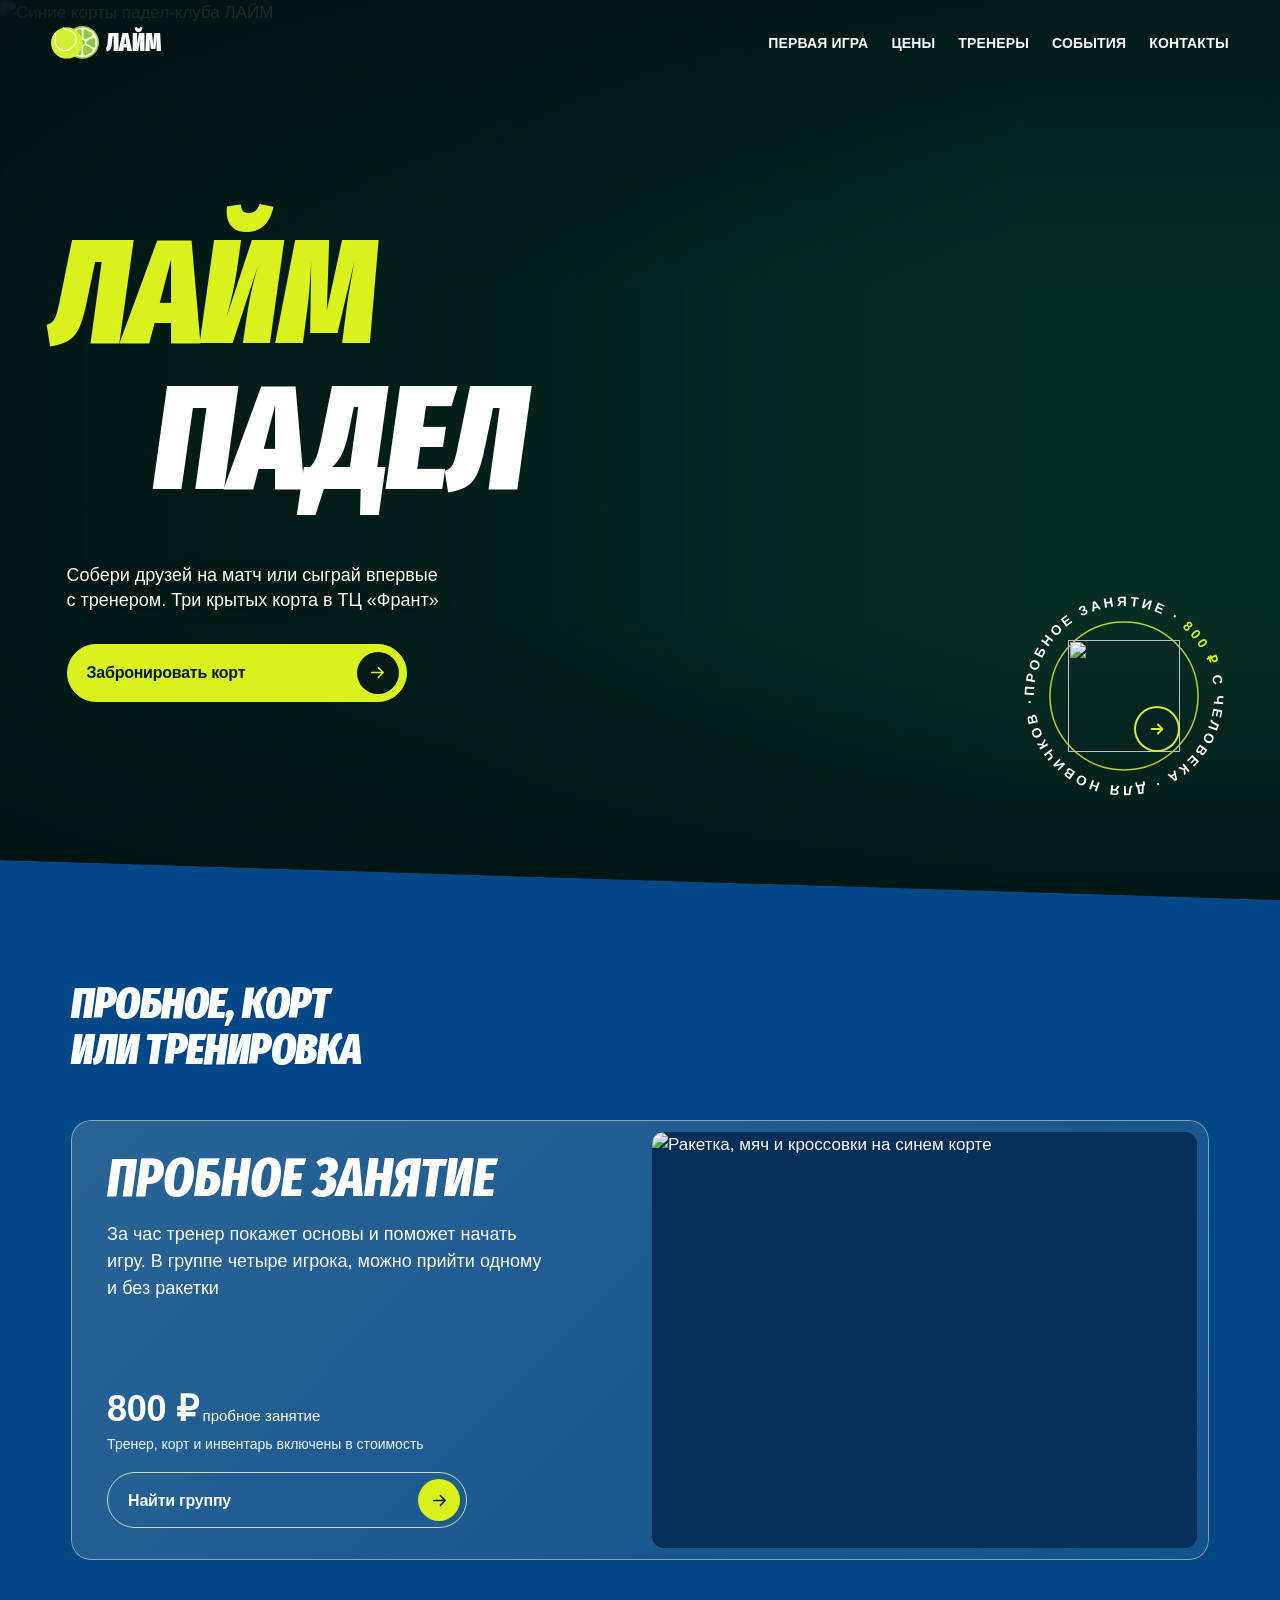
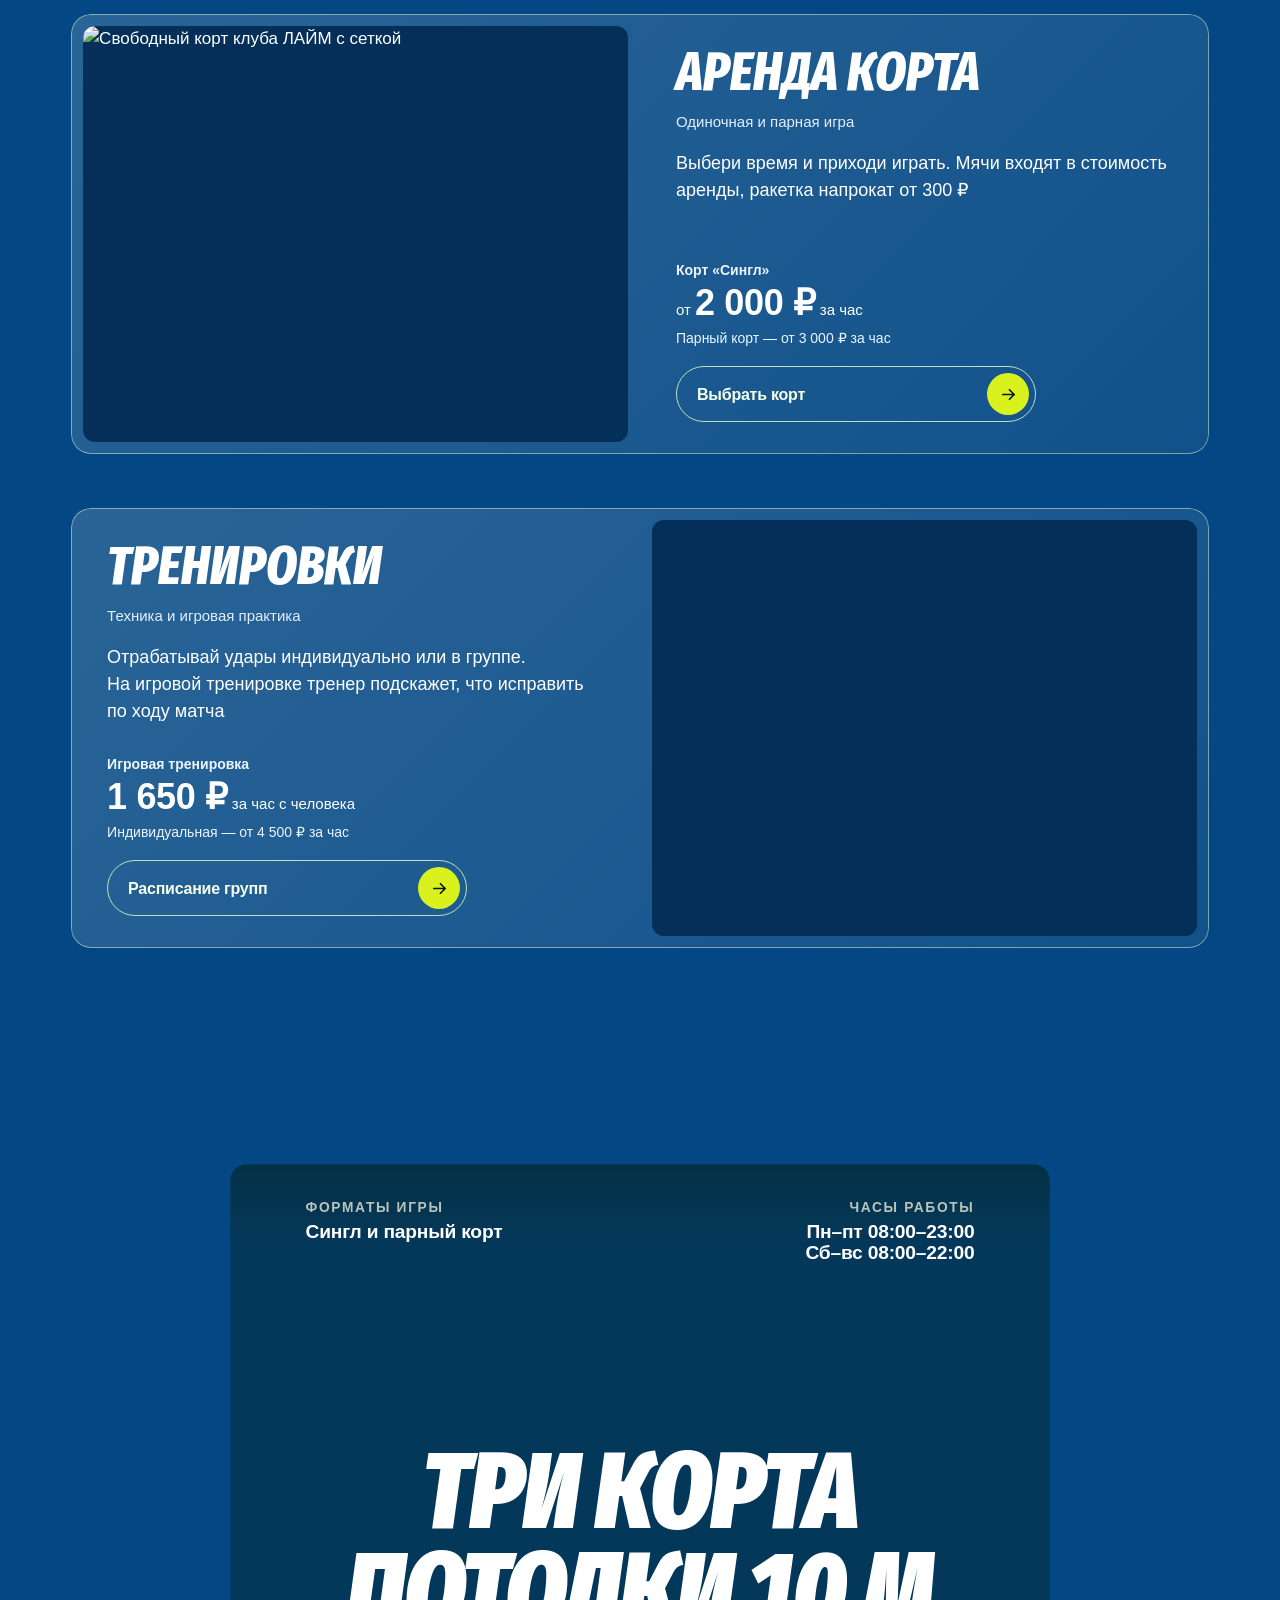
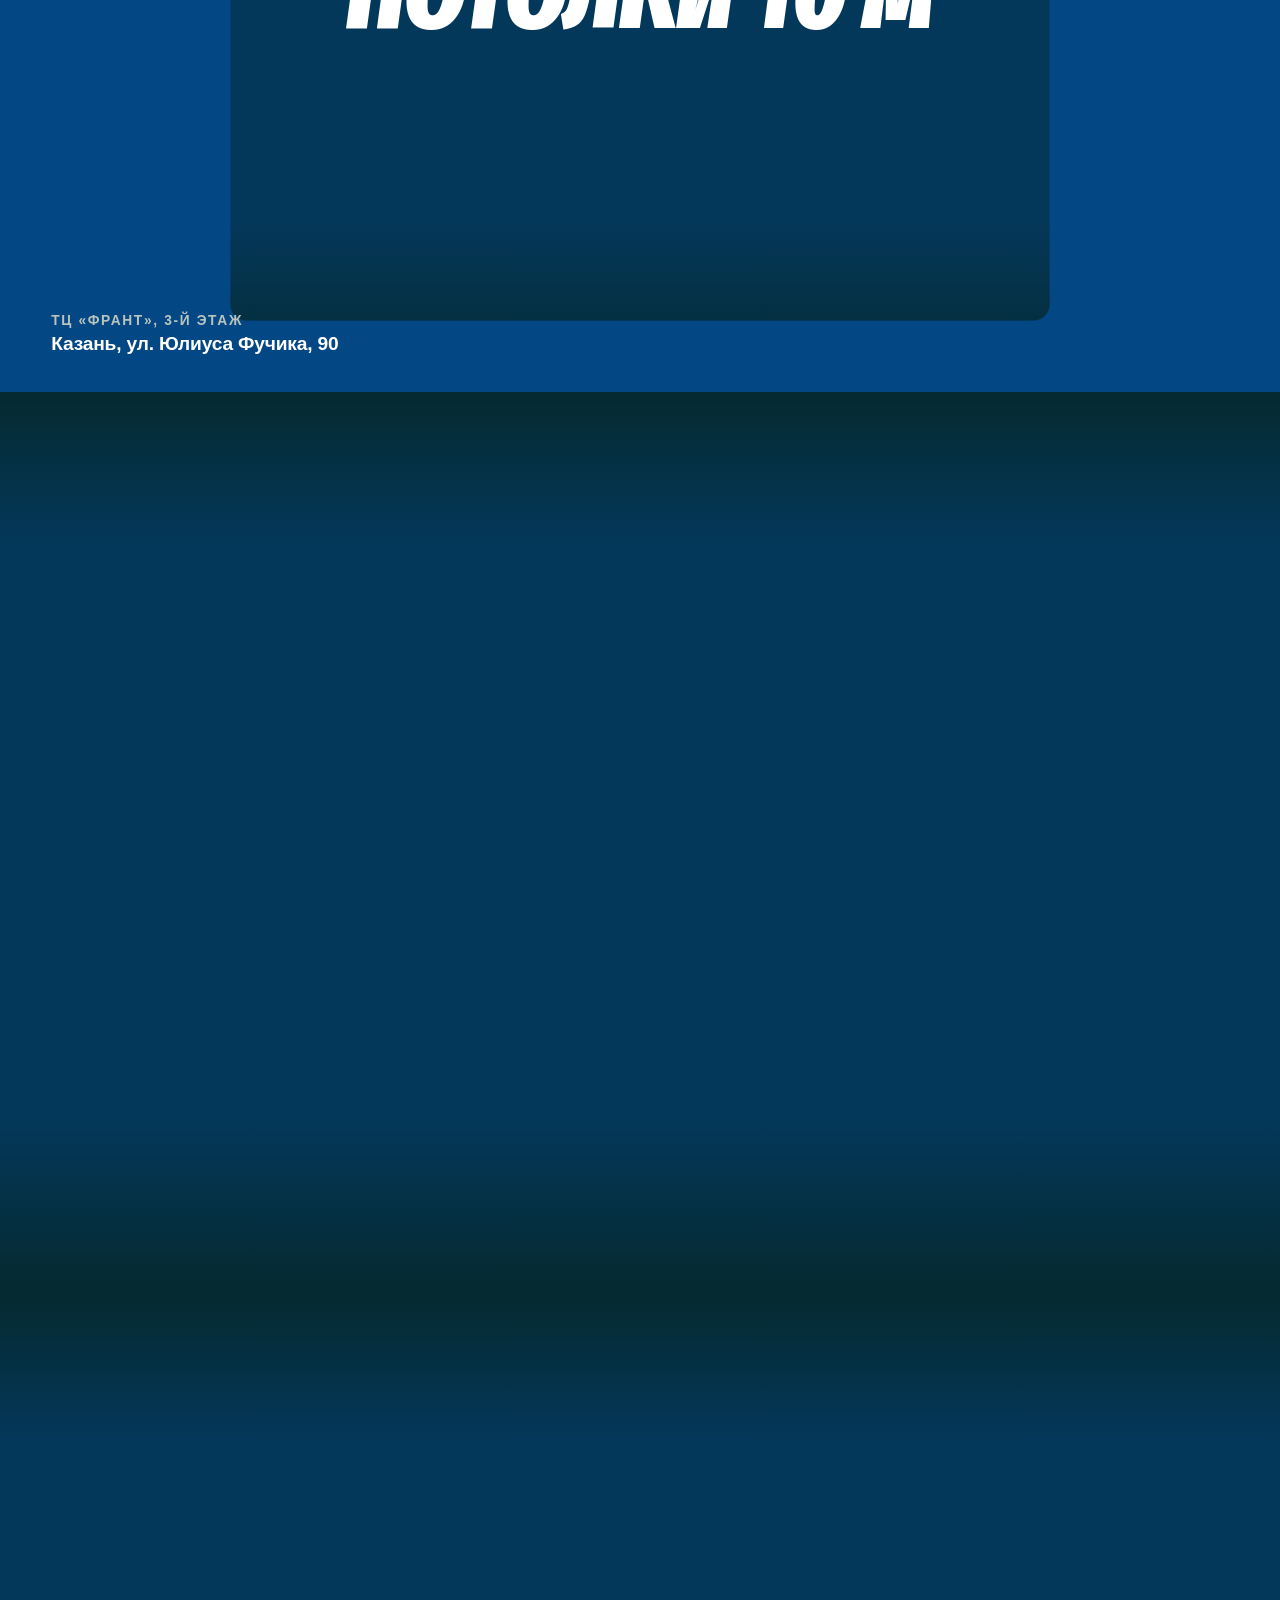
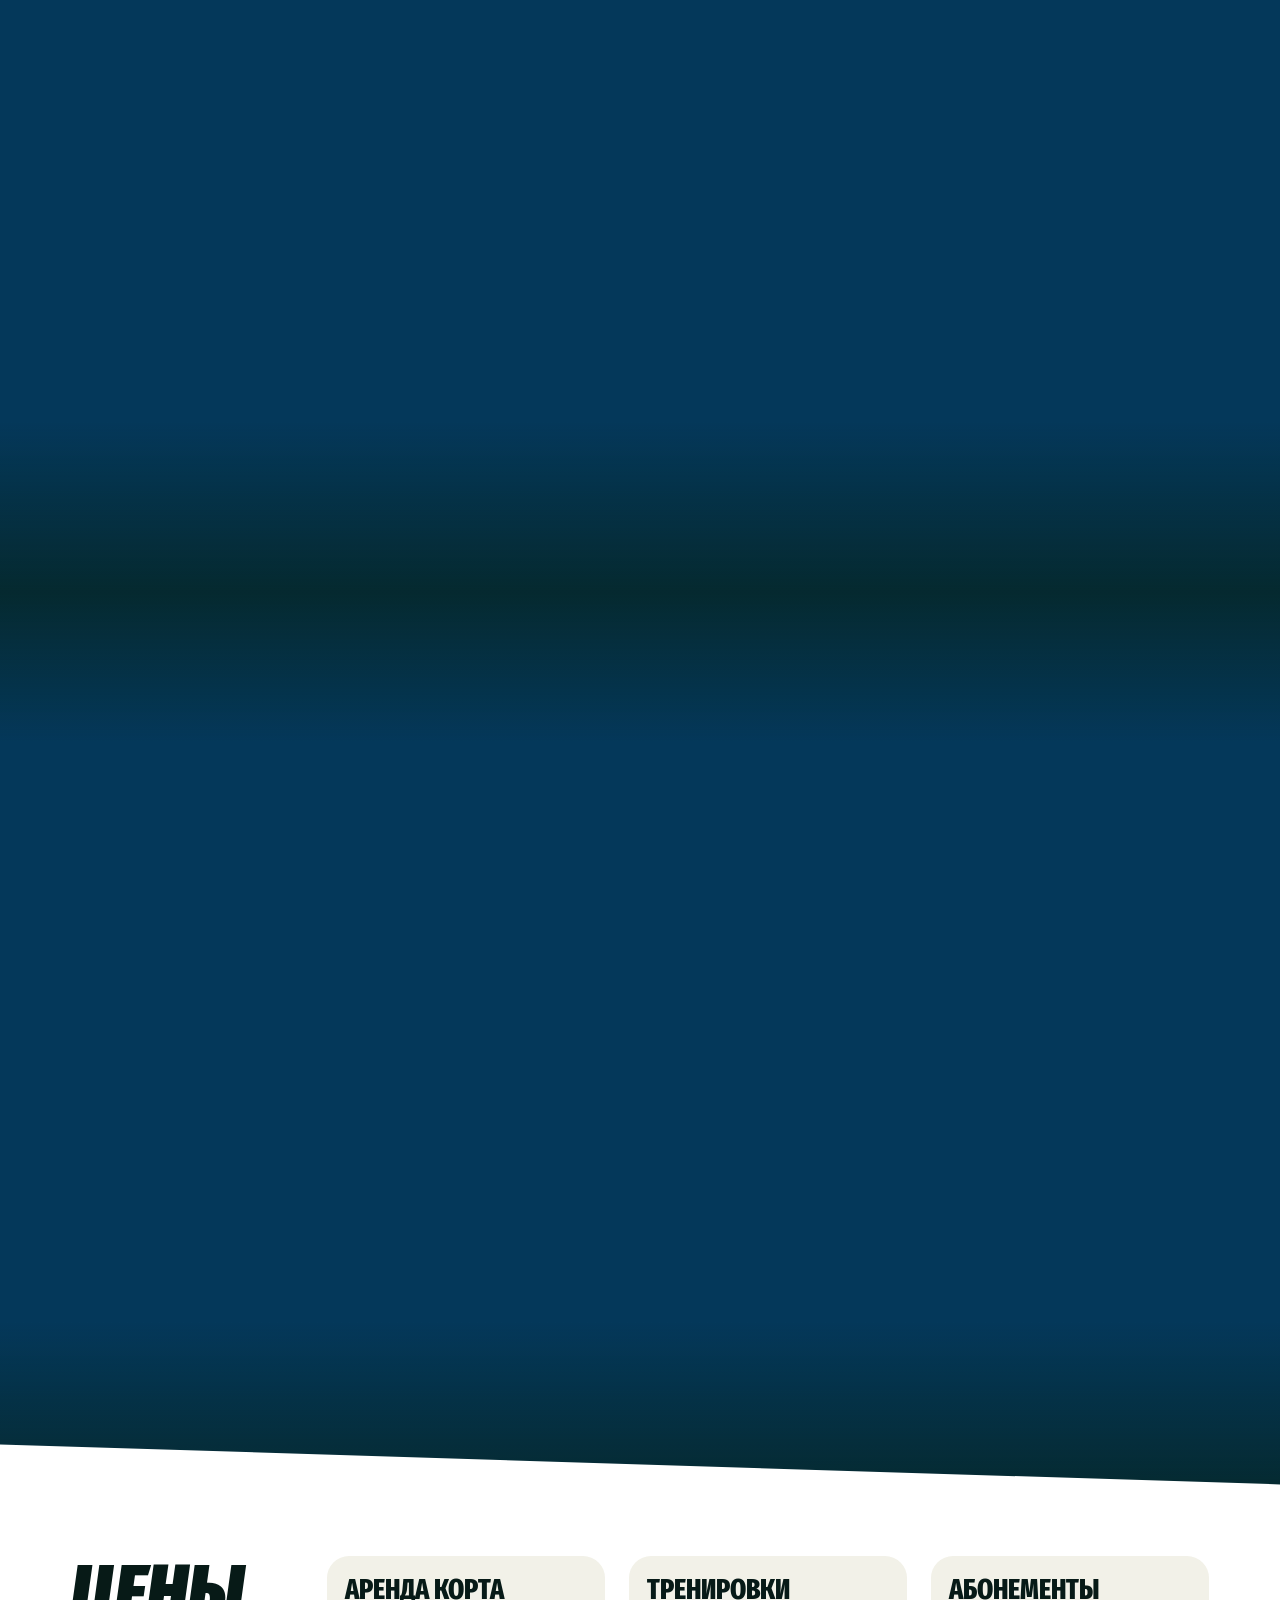
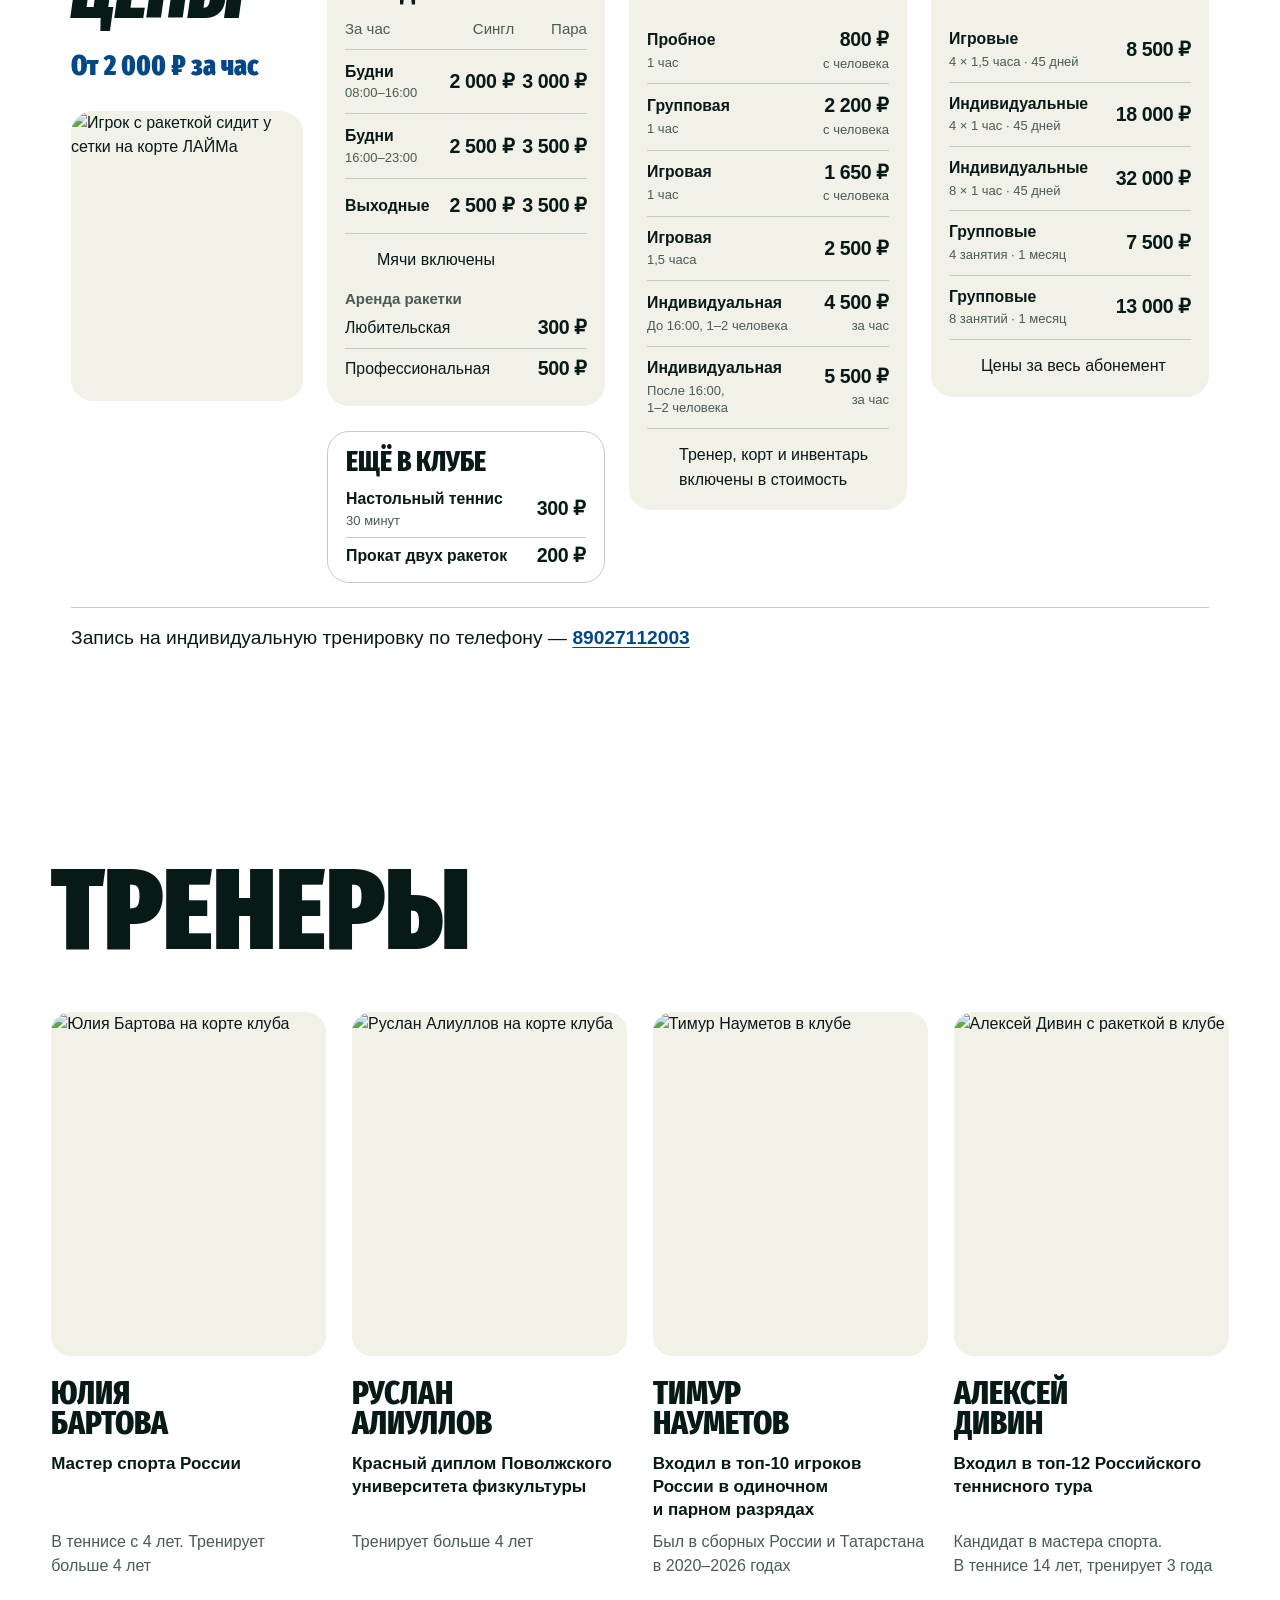
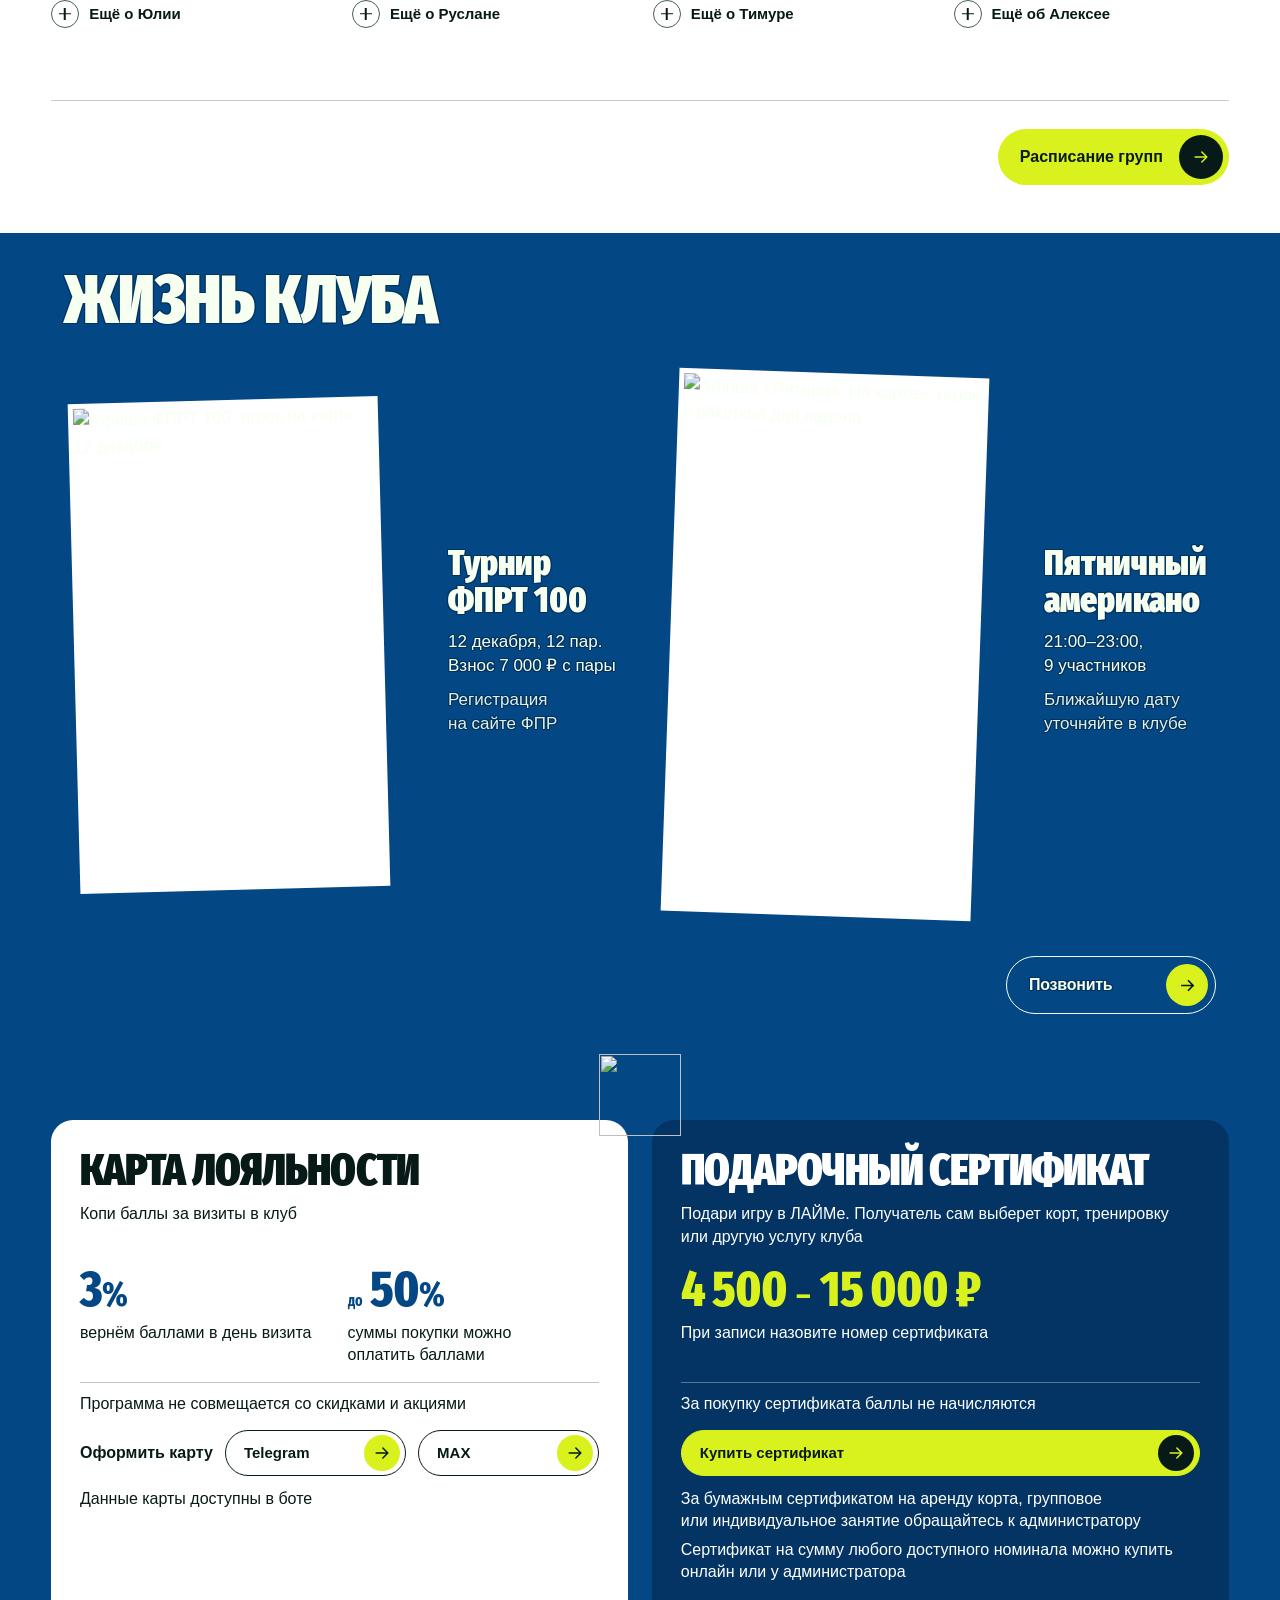
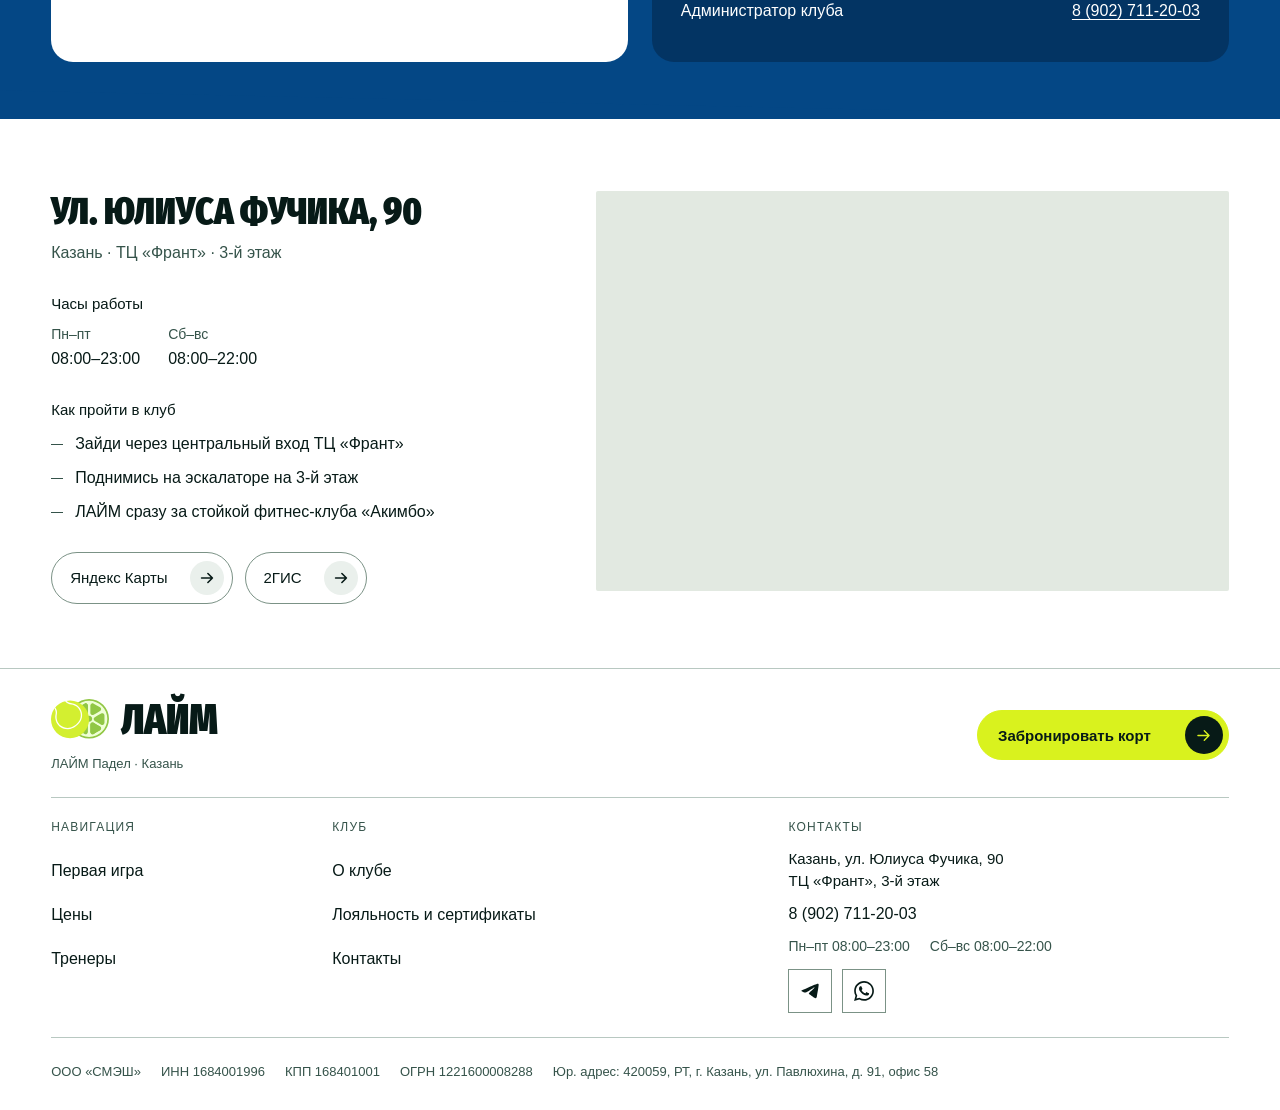
==== index.html @ d32a3d63 "Add files via upload" ====
<!doctype html>
<html lang="ru">
<head>
  <meta charset="utf-8">
  <meta name="viewport" content="width=device-width, initial-scale=1">
  <title>ЛАЙМ Падел — падел-клуб в Казани</title>
  <meta name="description" content="Три корта в ТЦ «Франт» в Казани. Аренда, тренировки и первое занятие в группе за 800 ₽ с человека">
  <link rel="stylesheet" href="styles.css">
  <link rel="stylesheet" href="typography.css">
  <link rel="stylesheet" href="hero-actions.css">
  <link rel="stylesheet" href="hero-trial.css">
  <link rel="stylesheet" href="paths.css">
  <link rel="stylesheet" href="transitions.css">
  <link rel="stylesheet" href="club.css">
  <link rel="stylesheet" href="site-navigation.css">
  <link rel="stylesheet" href="preview.css">
  <link rel="stylesheet" href="prices.css">
  <link rel="stylesheet" href="coaches.css">
  <link rel="stylesheet" href="club-life.css">
  <link rel="stylesheet" href="page-flow.css">
  <link rel="stylesheet" href="loyalty-gift.css">
  <link rel="stylesheet" href="paths-stack.css">
  <link rel="stylesheet" href="contacts.css">
  <link rel="stylesheet" href="footer.css">
  <script src="paths-stack.js" defer></script>
  <script src="site-navigation.js" defer></script>
  <script src="club-scene.js" defer></script>
  <script src="club-entry.js" defer></script>
  <script src="coaches.js" defer></script>
  <script src="club-life.js" defer></script>
  <script src="loyalty-gift.js" defer></script>
  <script src="contacts.js" defer></script>
  <link rel="stylesheet" href="buttons-motion.css">
  <script src="buttons-motion.js" defer></script>
  <script src="smooth-scroll.js" defer></script>
</head>
<body class="home-page page-flow-selected" data-scroll-mode="strong">
  <a class="skip-link" href="#top">К&nbsp;содержимому</a>
  <header class="site-header">
    <a class="brand" href="#top" aria-label="ЛАЙМ Падел — наверх"><img src="../images/logo/lime-padel-logo-mark.svg" alt=""><span class="brand-word">ЛАЙМ</span></a>
    <nav aria-label="Основное меню"><a href="first-game.html">Первая игра</a><a href="prices.html">Цены</a><a href="coaches.html">Тренеры</a><a href="events.html">События</a><a href="contacts.html">Контакты</a></nav>
    <details class="mobile-menu">
      <summary data-button-motion>Меню <svg viewBox="0 0 20 20" width="18" height="18" fill="none" aria-hidden="true" focusable="false"><path d="M4 10h12M10 4v12" stroke="currentColor" stroke-width="1.8" stroke-linecap="round"/></svg></summary>
      <nav aria-label="Мобильное меню">
        <a href="first-game.html">Первая игра</a><a href="prices.html">Цены</a>
        <a href="coaches.html">Тренеры</a><a href="events.html">События</a>
        <a href="contacts.html">Контакты</a>
        <a class="mobile-menu__booking" href="https://n1437757.yclients.ru/company/1301052/record-type?o=">Записаться</a>
      </nav>
    </details>
  </header>
  <main id="top" tabindex="-1">
    <section class="hero" aria-labelledby="hero-title">
      <picture class="hero-photo">
        <source media="(max-width: 800px)" srcset="assets/hero-court-mobile.webp" type="image/webp">
        <img src="assets/hero-court-wide.webp" width="2400" height="1600" fetchpriority="high" alt="Синие корты падел-клуба ЛАЙМ">
      </picture>
      <div class="hero-shade"></div>
      <div class="hero-main">
        <div class="hero-copy">
          <h1 id="hero-title" class="hero-title-friends"><span class="hero-title-line hero-title-line--one hero-title-lime">ЛАЙМ</span> <span class="hero-title-line hero-title-line--two">ПАДЕЛ</span></h1>
          <div class="hero-offer">
            <p class="hero-description">Собери друзей на&nbsp;матч или сыграй впервые с&nbsp;тренером. Три крытых корта в&nbsp;ТЦ&nbsp;«Франт»</p>
            <div class="hero-decision">
              <a class="hero-action hero-action--book" href="https://n1437757.yclients.ru/company/1301052/record-type?o=" aria-label="Забронировать корт" data-button-motion>
                <span class="hero-action__label" data-letter-swap aria-hidden="true">Забронировать корт</span>
                <span class="hero-action__icon" aria-hidden="true"><svg viewBox="0 0 20 20" fill="none" focusable="false"><path d="M4 10h12m-5-5 5 5-5 5" stroke="currentColor" stroke-width="1.8" stroke-linecap="round" stroke-linejoin="round"/></svg></span>
              </a>
            </div>
          </div>
        </div>
      </div>
      <div class="hero-bottom">
        <a class="hero-badge" href="https://n1437757.yclients.ru/company/1301052/activity/select" aria-label="Пробное занятие для новичков: 800 рублей с человека — записаться" data-button-motion>
          <svg class="hero-badge__ring" viewBox="0 0 210 210" aria-hidden="true" focusable="false">
            <defs><path id="hero-badge-circle" d="M105,105 m-90,0 a90,90 0 1,1 180,0 a90,90 0 1,1 -180,0"/></defs>
            <circle class="hero-badge__line" cx="105" cy="105" r="74"/>
            <text><textPath href="#hero-badge-circle">Пробное занятие · <tspan class="hero-badge__lime">800&nbsp;₽</tspan> с&nbsp;человека · для&nbsp;новичков ·</textPath></text>
          </svg>
          <img class="hero-badge__ball" src="assets/ball-flat.svg" width="298" height="298" alt="">
          <span class="hero-badge__arrow" aria-hidden="true"><svg viewBox="0 0 20 20" fill="none" focusable="false"><path d="M4 10h12m-5-5 5 5-5 5" stroke="currentColor" stroke-width="2" stroke-linecap="round" stroke-linejoin="round"/></svg></span>
        </a>
      </div>
    </section>

    <section class="intro section-pad" id="start" aria-labelledby="start-title">
      <div class="intro-head">
        <div class="section-heading"><h2 id="start-title">ПРОБНОЕ, КОРТ<br>ИЛИ&nbsp;ТРЕНИРОВКА</h2></div>
      </div>
      <!-- Структура карточки: для кого → название → что входит → цена с единицей → кнопка.
           Вся карточка — одна ссылка (растянутая .path-cta). Ссылки YCLIENTS работают и без JS;
           Кнопки ведут напрямую в соответствующий раздел YCLIENTS. -->
      <div class="paths">
        <div class="path-stage"><article class="path path-trial" id="trial">
          <picture class="path-photo">
            <source media="(min-width: 701px) and (max-width: 959px)" srcset="assets/path-trial-tablet.webp" type="image/webp">
            <source media="(max-width: 700px)" srcset="assets/path-trial-stack-mobile.webp" type="image/webp">
            <img src="assets/path-trial-stack-wide.webp" width="1248" height="832" loading="lazy" alt="Ракетка, мяч и кроссовки на синем корте">
          </picture>
          <h3>ПРОБНОЕ ЗАНЯТИЕ</h3>
          <p class="path-what">За&nbsp;час тренер покажет основы и&nbsp;поможет начать игру. В&nbsp;группе четыре игрока, можно прийти одному и&nbsp;без ракетки</p>
          <div class="path-bottom">
            <p class="path-price"><strong>800&nbsp;₽</strong> <span>пробное занятие</span><small>Тренер, корт и&nbsp;инвентарь включены в&nbsp;стоимость</small></p>
            <a class="path-cta" href="https://n1437757.yclients.ru/company/1301052/activity/select" data-button-motion><span class="path-cta__label">Найти группу</span><span class="path-cta__icon" aria-hidden="true"><svg viewBox="0 0 20 20" fill="none" focusable="false"><path d="M4 10h12m-5-5 5 5-5 5" stroke="currentColor" stroke-width="1.8" stroke-linecap="round" stroke-linejoin="round"/></svg></span></a>
          </div>
        </article></div>
        <div class="path-stage"><article class="path path-court" id="court">
          <picture class="path-photo">
            <source media="(min-width: 701px) and (max-width: 959px)" srcset="assets/path-court-tablet.webp" type="image/webp">
            <source media="(max-width: 700px)" srcset="assets/path-court-mobile.webp" type="image/webp">
            <img src="assets/path-court-wide.webp" width="960" height="480" loading="lazy" alt="Свободный корт клуба ЛАЙМ с сеткой">
          </picture>
          <h3>АРЕНДА КОРТА</h3>
          <p class="path-num">Одиночная и&nbsp;парная игра</p>
          <p class="path-what">Выбери время и&nbsp;приходи играть. Мячи входят в&nbsp;стоимость аренды, ракетка напрокат от&nbsp;300&nbsp;₽</p>
          <div class="path-bottom">
            <p class="path-price"><small class="path-price__format">Корт «Сингл»</small><span>от</span> <strong>2&nbsp;000&nbsp;₽</strong> <span>за&nbsp;час</span><small>Парный корт&nbsp;— от&nbsp;3&nbsp;000&nbsp;₽ за&nbsp;час</small></p>
            <a class="path-cta" href="https://n1437757.yclients.ru/company/1301052/personal/select-services?o=" data-button-motion><span class="path-cta__label">Выбрать корт</span><span class="path-cta__icon" aria-hidden="true"><svg viewBox="0 0 20 20" fill="none" focusable="false"><path d="M4 10h12m-5-5 5 5-5 5" stroke="currentColor" stroke-width="1.8" stroke-linecap="round" stroke-linejoin="round"/></svg></span></a>
          </div>
        </article></div>
        <div class="path-stage"><article class="path path-training" id="training">
          <picture class="path-photo">
            <source media="(min-width: 701px) and (max-width: 959px)" srcset="assets/path-training-session-tablet.webp" type="image/webp">
            <source media="(max-width: 700px)" srcset="assets/path-training-session-mobile.webp" type="image/webp">
            <img src="assets/path-training-session-wide.webp" width="960" height="672" loading="lazy" alt="Мяч для падела в руке игрока">
          </picture>
          <h3>ТРЕНИРОВКИ</h3>
          <p class="path-num">Техника и&nbsp;игровая практика</p>
          <p class="path-what">Отрабатывай удары индивидуально или в&nbsp;группе. На&nbsp;игровой тренировке тренер подскажет, что исправить по&nbsp;ходу матча</p>
          <div class="path-bottom">
            <!-- 1650 руб. — игровая тренировка, 1 час, с человека (PRICES.md, подтверждено владельцем 11.11.2026). -->
            <p class="path-price"><small class="path-price__format">Игровая тренировка</small><strong>1&nbsp;650&nbsp;₽</strong> <span>за&nbsp;час с&nbsp;человека</span><small>Индивидуальная&nbsp;— от&nbsp;4&nbsp;500&nbsp;₽ за&nbsp;час</small></p>
            <a class="path-cta" href="https://n1437757.yclients.ru/company/1301052/activity/select" data-button-motion><span class="path-cta__label">Расписание групп</span><span class="path-cta__icon" aria-hidden="true"><svg viewBox="0 0 20 20" fill="none" focusable="false"><path d="M4 10h12m-5-5 5 5-5 5" stroke="currentColor" stroke-width="1.8" stroke-linecap="round" stroke-linejoin="round"/></svg></span></a>
          </div>
        </article></div>
      </div>
    </section>

    <section class="club scene-club" id="club" aria-labelledby="club-title">
      <div class="scene">
        <div class="scene__pin">
          <ul class="scene__facts" aria-label="Клуб в цифрах">
            <li class="scene__fact">Форматы игры<strong>Сингл и&nbsp;парный&nbsp;корт</strong></li>
            <li class="scene__fact">Часы работы<strong class="scene__hours">Пн–пт 08:00–23:00<br>Сб–вс 08:00–22:00</strong></li>
            <li class="scene__fact">ТЦ «Франт», 3‑й&nbsp;этаж<strong>Казань, ул.&nbsp;Юлиуса Фучика,&nbsp;90</strong></li>
          </ul>

          <div class="scene__titles">
            <ol class="scene__frames">
              <li class="scene__frame">
                <h2 class="scene__words" id="club-title"><span class="scene__line">Три корта</span> <span class="scene__line">Потолки 10&nbsp;м</span></h2>
                <picture class="scene__photo"><source media="(max-width: 800px)" srcset="assets/club-full-courts-mobile.webp" width="1000" height="1780"><img src="assets/club-full-courts-wide.webp" width="2000" height="1250" loading="lazy" alt="Корты клуба за стеклянной стенкой: синее покрытие, зелёные дорожки, высокий потолок"></picture>
              </li>
              <li class="scene__frame">
                <p class="scene__words"><span class="scene__line">Отдых</span> <span class="scene__line">между играми</span></p>
                <picture class="scene__photo"><source media="(max-width: 800px)" srcset="assets/club-full-lounge-mobile.webp" width="1000" height="1780"><img src="assets/club-full-lounge-wide.webp" width="2000" height="1250" loading="lazy" alt="Кресла-мешки и столик рядом с кортом"></picture>
              </li>
              <li class="scene__frame scene__frame--caption">
                <p class="scene__words">Раздевалки</p>
                <picture class="scene__photo"><source media="(max-width: 800px)" srcset="assets/club-full-lockers-mobile.webp" width="1000" height="1780"><img src="assets/club-full-lockers-wide.webp" width="2000" height="1250" loading="lazy" alt="Раздевалка со шкафчиками и скамейками"></picture>
              </li>
              <li class="scene__frame scene__frame--caption">
                <p class="scene__words">Душевые</p>
                <picture class="scene__photo"><source media="(max-width: 800px)" srcset="assets/club-full-showers-mobile.webp" width="1000" height="1780"><img src="assets/club-full-showers-wide.webp" width="2000" height="1250" loading="lazy" alt="Душевые кабины, отделанные плиткой"></picture>
              </li>
            </ol>
          </div>


        </div>
      </div>
    </section>

    <section class="prices section-pad" id="prices" aria-labelledby="prices-title">
      <div class="prices__wrap">
        <div class="prices__col prices__col--lead">
          <div class="prices__lead">
            <h2 class="prices__title" id="prices-title">Цены</h2>
            <p class="prices__deal"><strong>От&nbsp;2&nbsp;000&nbsp;₽ за&nbsp;час</strong></p>
          </div>
          <figure class="prices__photo prices__photo--lead"><img src="assets/prices-player.webp" alt="Игрок с ракеткой сидит у сетки на корте ЛАЙМа" width="720" height="900" loading="lazy" decoding="async"></figure>
        </div>
        <div class="prices__col prices__col--court">
          <article class="prices__card prices__court" aria-labelledby="prices-court-title">
            <h3 id="prices-court-title">Аренда корта</h3>
            <table class="prices__table" aria-labelledby="prices-court-title"><caption class="prices__sr">Аренда корта за час</caption>
              <thead><tr><th scope="col">За&nbsp;час</th><th scope="col">Сингл</th><th scope="col">Пара</th></tr></thead>
              <tbody><tr><th scope="row">Будни<span>08:00–16:00</span></th><td>2 000 ₽</td><td>3 000 ₽</td></tr><tr><th scope="row">Будни<span>16:00–23:00</span></th><td>2 500 ₽</td><td>3 500 ₽</td></tr><tr><th scope="row">Выходные</th><td>2 500 ₽</td><td>3 500 ₽</td></tr></tbody>
            </table>
            <p class="prices__plus">Мячи включены</p>
            <h4 class="prices__sub" id="prices-racket-title">Аренда ракетки</h4>
            <ul class="prices__list prices__list--mini" aria-labelledby="prices-racket-title"><li><span class="prices__name">Любительская</span><span class="prices__sum">300 ₽</span></li><li><span class="prices__name">Профессиональная</span><span class="prices__sum">500 ₽</span></li></ul>
          </article>
          <article class="prices__card prices__extra" aria-labelledby="prices-extra-title">
            <h3 id="prices-extra-title">Ещё в клубе</h3>
            <ul class="prices__list prices__list--mini"><li><span class="prices__name">Настольный теннис<small>30&nbsp;минут</small></span><span class="prices__sum">300 ₽</span></li><li><span class="prices__name">Прокат двух ракеток</span><span class="prices__sum">200 ₽</span></li></ul>
          </article>
        </div>
        <div class="prices__col prices__col--train">
          <article class="prices__card prices__train" aria-labelledby="prices-training-title">
            <h3 id="prices-training-title">Тренировки</h3>
            <ul class="prices__list"><li><span class="prices__name">Пробное<small>1&nbsp;час</small></span><span class="prices__sum">800 ₽<small>с&nbsp;человека</small></span></li><li><span class="prices__name">Групповая<small>1&nbsp;час</small></span><span class="prices__sum">2 200 ₽<small>с&nbsp;человека</small></span></li><li><span class="prices__name">Игровая<small>1&nbsp;час</small></span><span class="prices__sum">1 650 ₽<small>с&nbsp;человека</small></span></li><li><span class="prices__name">Игровая<small>1,5&nbsp;часа</small></span><span class="prices__sum">2 500 ₽</span></li><li><span class="prices__name">Индивидуальная<small>До&nbsp;16:00, <span class="prices__group-size">1–2&nbsp;человека</span></small></span><span class="prices__sum">4 500 ₽<small>за&nbsp;час</small></span></li><li><span class="prices__name">Индивидуальная<small>После 16:00, <span class="prices__group-size">1–2&nbsp;человека</span></small></span><span class="prices__sum">5 500 ₽<small>за&nbsp;час</small></span></li></ul>
            <p class="prices__plus">Тренер, корт и&nbsp;инвентарь включены в&nbsp;стоимость</p>
          </article>
        </div>
        <div class="prices__col prices__col--subs">
          <article class="prices__card prices__subs" aria-labelledby="prices-subs-title">
            <h3 id="prices-subs-title">Абонементы</h3>
            <ul class="prices__list"><li><span class="prices__name">Игровые<small>4 × 1,5&nbsp;часа · 45&nbsp;дней</small></span><span class="prices__sum">8 500 ₽</span></li><li><span class="prices__name">Индивидуальные<small>4 × 1&nbsp;час · 45&nbsp;дней</small></span><span class="prices__sum">18 000 ₽</span></li><li><span class="prices__name">Индивидуальные<small>8 × 1&nbsp;час · 45&nbsp;дней</small></span><span class="prices__sum">32 000 ₽</span></li><li><span class="prices__name">Групповые<small>4&nbsp;занятия ·&nbsp;1&nbsp;месяц</small></span><span class="prices__sum">7 500 ₽</span></li><li><span class="prices__name">Групповые<small>8&nbsp;занятий ·&nbsp;1&nbsp;месяц</small></span><span class="prices__sum">13 000 ₽</span></li></ul>
            <p class="prices__plus">Цены за&nbsp;весь абонемент</p>
          </article>
        </div>
        <p class="prices__booking">Запись на&nbsp;индивидуальную тренировку по&nbsp;телефону&nbsp;— <a href="tel:+79027112003"><strong>89027112003</strong></a></p>
      </div>
    </section>
    <section class="coaches" id="coaches" aria-labelledby="coaches-title">
      <div class="coaches__wrap">
        <h2 class="coaches__title" id="coaches-title">Тренеры</h2>
        <div class="coaches__grid">
          <article class="coaches__card" aria-labelledby="coaches-yulia">
            <div class="coaches__flip">
              <div class="coaches__front">
                <div class="coaches__photo"><img src="assets/coaches-yulia-720.webp" srcset="assets/coaches-yulia-480.webp 480w, assets/coaches-yulia-720.webp 720w" sizes="(max-width: 700px) 46vw, 24vw" width="720" height="900" alt="Юлия Бартова на корте клуба" loading="lazy" decoding="async"></div>
                <h3 id="coaches-yulia">Юлия<br>Бартова</h3>
                <p class="coaches__fact">Мастер спорта России</p>
                <p class="coaches__exp">В&nbsp;теннисе с&nbsp;4&nbsp;лет. Тренирует больше 4&nbsp;лет</p>
                <button class="coaches__turn" type="button" aria-expanded="false" aria-controls="coaches-yulia-back" hidden data-button-motion><span class="coaches__plus" aria-hidden="true"></span>Ещё о&nbsp;Юлии</button>
              </div>
              <div class="coaches__back" id="coaches-yulia-back" role="group" aria-label="Ещё о&nbsp;Юлии">
                <p class="coaches__back-name" aria-hidden="true">Юлия<br>Бартова</p>
                <ul><li>Мастер спорта с&nbsp;2014&nbsp;года</li><li>Высшее спортивное образование</li><li>Член Федерации падела Республики Татарстан, помогает развивать падел в&nbsp;регионе</li></ul>
                <button class="coaches__turn coaches__return" type="button" hidden data-button-motion><span class="coaches__arrow" aria-hidden="true">→</span>Назад к&nbsp;фото</button>
              </div>
            </div>
          </article>
          <article class="coaches__card" aria-labelledby="coaches-ruslan">
            <div class="coaches__flip">
              <div class="coaches__front">
                <div class="coaches__photo"><img src="assets/coaches-ruslan-720.webp" srcset="assets/coaches-ruslan-480.webp 480w, assets/coaches-ruslan-720.webp 720w" sizes="(max-width: 700px) 46vw, 24vw" width="720" height="900" alt="Руслан Алиуллов на корте клуба" loading="lazy" decoding="async"></div>
                <h3 id="coaches-ruslan">Руслан<br>Алиуллов</h3>
                <p class="coaches__fact">Красный диплом Поволжского университета физкультуры</p>
                <p class="coaches__exp">Тренирует больше 4&nbsp;лет</p>
                <button class="coaches__turn" type="button" aria-expanded="false" aria-controls="coaches-ruslan-back" hidden data-button-motion><span class="coaches__plus" aria-hidden="true"></span>Ещё о&nbsp;Руслане</button>
              </div>
              <div class="coaches__back" id="coaches-ruslan-back" role="group" aria-label="Ещё о&nbsp;Руслане">
                <p class="coaches__back-name" aria-hidden="true">Руслан<br>Алиуллов</p>
                <ul><li>Окончил с&nbsp;красным дипломом Поволжский государственный университет физической культуры, спорта и&nbsp;туризма</li><li>Член Федерации падела Республики Татарстан, помогает развивать падел в&nbsp;регионе</li></ul>
                <button class="coaches__turn coaches__return" type="button" hidden data-button-motion><span class="coaches__arrow" aria-hidden="true">→</span>Назад к&nbsp;фото</button>
              </div>
            </div>
          </article>
          <article class="coaches__card" aria-labelledby="coaches-timur">
            <div class="coaches__flip">
              <div class="coaches__front">
                <div class="coaches__photo"><img src="assets/coaches-timur-court-720.webp" srcset="assets/coaches-timur-court-480.webp 480w, assets/coaches-timur-court-720.webp 720w" sizes="(max-width: 700px) 46vw, 24vw" width="720" height="900" alt="Тимур Науметов в клубе" loading="lazy" decoding="async"></div>
                <h3 id="coaches-timur">Тимур<br>Науметов</h3>
                <p class="coaches__fact">Входил в&nbsp;топ‑10 игроков России в&nbsp;одиночном и&nbsp;парном разрядах</p>
                <p class="coaches__exp">Был в&nbsp;сборных России и&nbsp;Татарстана в&nbsp;<span class="coaches__years">2020–2026</span>&nbsp;годах</p>
                <button class="coaches__turn" type="button" aria-expanded="false" aria-controls="coaches-timur-back" hidden data-button-motion><span class="coaches__plus" aria-hidden="true"></span>Ещё о&nbsp;Тимуре</button>
              </div>
              <div class="coaches__back" id="coaches-timur-back" role="group" aria-label="Ещё о&nbsp;Тимуре">
                <p class="coaches__back-name" aria-hidden="true">Тимур<br>Науметов</p>
                <ul><li>Многократный победитель и&nbsp;призёр всероссийских соревнований и&nbsp;турниров серии TE</li><li>Участник чемпионата России и&nbsp;турниров серии ITF</li></ul>
                <button class="coaches__turn coaches__return" type="button" hidden data-button-motion><span class="coaches__arrow" aria-hidden="true">→</span>Назад к&nbsp;фото</button>
              </div>
            </div>
          </article>
          <article class="coaches__card" aria-labelledby="coaches-aleksey">
            <div class="coaches__flip">
              <div class="coaches__front">
                <div class="coaches__photo"><img src="assets/coaches-aleksey-court-720.webp" srcset="assets/coaches-aleksey-court-480.webp 480w, assets/coaches-aleksey-court-720.webp 720w" sizes="(max-width: 700px) 46vw, 24vw" width="720" height="900" alt="Алексей Дивин с ракеткой в клубе" loading="lazy" decoding="async"></div>
                <h3 id="coaches-aleksey">Алексей<br>Дивин</h3>
                <p class="coaches__fact">Входил в&nbsp;топ‑12 Российского теннисного тура</p>
                <p class="coaches__exp">Кандидат в&nbsp;мастера спорта. В&nbsp;теннисе 14&nbsp;лет, тренирует 3&nbsp;года</p>
                <button class="coaches__turn" type="button" aria-expanded="false" aria-controls="coaches-aleksey-back" hidden data-button-motion><span class="coaches__plus" aria-hidden="true"></span>Ещё об&nbsp;Алексее</button>
              </div>
              <div class="coaches__back" id="coaches-aleksey-back" role="group" aria-label="Ещё об&nbsp;Алексее">
                <p class="coaches__back-name" aria-hidden="true">Алексей<br>Дивин</p>
                <ul><li>Играл за&nbsp;сборную Рязани, был в&nbsp;резерве сборной России</li><li>Учился в&nbsp;Словацкой академии</li></ul>
                <button class="coaches__turn coaches__return" type="button" hidden data-button-motion><span class="coaches__arrow" aria-hidden="true">→</span>Назад к&nbsp;фото</button>
              </div>
            </div>
          </article>
        </div>
        <div class="coaches__actions">
          <div class="coaches__act booking-actions"><a class="coaches__btn" href="https://n1437757.yclients.ru/company/1301052/activity/select" data-button-motion>Расписание групп<span class="coaches__icon" aria-hidden="true"><svg viewBox="0 0 24 24" fill="none" focusable="false"><path d="M5 12h14m-6-6 6 6-6 6" stroke="currentColor" stroke-width="1.8" stroke-linecap="round" stroke-linejoin="round"/></svg></span></a></div>
        </div>
      </div>
    </section>
    <section class="club-life" id="club-life" aria-labelledby="club-life-title">
      <div class="club-life__inner">
        <h2 id="club-life-title">ЖИЗНЬ КЛУБА</h2>
        <div class="club-life__events">
          <article class="club-life__event" aria-labelledby="event-fprt-title">
            <div class="club-life__poster-stage"><div class="club-life__print"><img class="club-life__poster" src="assets/event-fprt-selected.webp" alt="Афиша ФПРТ 100: игрок на корте, 12 декабря" width="992" height="1586" loading="lazy" decoding="async"></div></div>
            <div class="club-life__info">
              <h3 id="event-fprt-title">Турнир ФПРТ&nbsp;100</h3>
              <p>12&nbsp;декабря, 12&nbsp;пар. Взнос 7&nbsp;000&nbsp;₽ с&nbsp;пары</p>
              <p class="club-life__note">Регистрация на&nbsp;сайте&nbsp;ФПР</p>
            </div>
          </article>
          <article class="club-life__event" aria-labelledby="event-friday-title">
            <div class="club-life__poster-stage"><div class="club-life__print"><img class="club-life__poster" src="assets/event-friday-selected.webp" alt="Афиша «Пятница. На корте»: игрок с ракеткой для падела" width="941" height="1672" loading="lazy" decoding="async"></div></div>
            <div class="club-life__info">
              <h3 id="event-friday-title">Пятничный американо</h3>
              <p><span class="club-life__time">21:00–23:00</span>, 9&nbsp;участников</p>
              <p class="club-life__note">Ближайшую дату уточняйте в&nbsp;клубе</p>
            </div>
          </article>
        </div>
        <div class="club-life__actions">
          <a class="club-life__signup" href="tel:+79027112003" aria-label="Позвонить в клуб" data-button-motion><span>Позвонить</span><span class="club-life__signup-icon" aria-hidden="true"><svg viewBox="0 0 20 20" fill="none" focusable="false"><path d="M4 10h12m-5-5 5 5-5 5" stroke="currentColor" stroke-width="1.8" stroke-linecap="round" stroke-linejoin="round"/></svg></span></a>
        </div>
      </div>
    </section>
<section data-scene="pair" id="loyalty-gift" class="benefits benefits--pair benefits--arena" aria-labelledby="benefits-title">
  <h2 id="benefits-title" class="benefits__sr">Карта лояльности и подарочный сертификат</h2>
  <img class="benefits__brand-ball" src="assets/ball-flat.svg" alt="" width="298" height="298" loading="lazy" aria-hidden="true">
  <div class="benefits__offers">
    <article class="benefits__offer benefits__loyalty" aria-labelledby="loyalty-title">
      <h3 id="loyalty-title">Карта лояльности</h3>
      <p class="benefits__lead">Копи баллы за&nbsp;визиты в&nbsp;клуб</p>
      <div class="benefits__metrics">
        <dl class="benefits__stats">
          <div><dt>3<span>%</span></dt><dd>вернём баллами в&nbsp;день визита</dd></div>
          <div><dt><small>до</small> 50<span>%</span></dt><dd>суммы покупки можно оплатить баллами</dd></div>
        </dl>
      </div>
      <p class="benefits__terms">Программа не&nbsp;совмещается со&nbsp;скидками и&nbsp;акциями</p>
      <div class="benefits__actions">
        <p class="benefits__action-label">Оформить карту</p>
        <div class="benefits__bots">
          <a class="benefits__button benefits__button--line" href="https://t.me/Limepadel_bot" aria-label="Оформить карту в Telegram" data-button-motion><span>Telegram</span><span class="benefits__button-icon" aria-hidden="true"><svg viewBox="0 0 24 24" width="20" height="20" fill="none"><path d="M5 12h14m-6-6 6 6-6 6" stroke="currentColor" stroke-width="1.8" stroke-linecap="round" stroke-linejoin="round"/></svg></span></a>
          <a class="benefits__button benefits__button--line" href="https://max.ru/id1684001996_bot" aria-label="Оформить карту в MAX" data-button-motion><span>MAX</span><span class="benefits__button-icon" aria-hidden="true"><svg viewBox="0 0 24 24" width="20" height="20" fill="none"><path d="M5 12h14m-6-6 6 6-6 6" stroke="currentColor" stroke-width="1.8" stroke-linecap="round" stroke-linejoin="round"/></svg></span></a>
        </div>
      </div>
      <div class="benefits__details"><p>Данные карты доступны в&nbsp;боте</p></div>
    </article>
    <article class="benefits__offer benefits__gift" aria-labelledby="gift-title">
      <h3 id="gift-title">Подарочный сертификат</h3>
      <p class="benefits__lead">Подари игру в&nbsp;ЛАЙМе. Получатель сам выберет корт, тренировку или другую услугу клуба</p>
      <div class="benefits__metrics">
        <p class="benefits__amount"><span>4&nbsp;500</span><span class="benefits__dash">–</span><span>15&nbsp;000&nbsp;₽</span></p>
        <p class="benefits__redeem">При&nbsp;записи назовите номер сертификата</p>
      </div>
      <p class="benefits__terms">За&nbsp;покупку сертификата баллы не&nbsp;начисляются</p>
      <div class="benefits__actions">
        <a class="benefits__button benefits__button--fill" href="https://o10362.yclients.ru/certificates" data-button-motion><span>Купить сертификат</span><span class="benefits__button-icon" aria-hidden="true"><svg viewBox="0 0 24 24" width="20" height="20" fill="none"><path d="M5 12h14m-6-6 6 6-6 6" stroke="currentColor" stroke-width="1.8" stroke-linecap="round" stroke-linejoin="round"/></svg></span></a>
      </div>
      <div class="benefits__details">
        <p>За&nbsp;бумажным сертификатом на&nbsp;аренду корта, групповое или&nbsp;индивидуальное занятие обращайтесь к&nbsp;администратору</p>
        <p>Сертификат на&nbsp;сумму любого доступного номинала можно купить онлайн или у&nbsp;администратора</p>
        <p class="benefits__contact"><span>Администратор клуба</span><a href="tel:+79027112003">8&nbsp;(902)&nbsp;711-20-03</a></p>
      </div>
    </article>
  </div>
</section>

    <section class="visit visit--address" id="contacts" aria-labelledby="visit-title">
  <div class="visit__copy">
    <h2 id="visit-title" class="visit__title">ул.&nbsp;Юлиуса Фучика, 90</h2>
    <div class="visit__facts"><p class="visit__location">Казань · ТЦ «Франт» · 3‑й&nbsp;этаж</p><h3 class="visit__hours-title">Часы работы</h3><dl class="visit__hours"><div><dt>Пн–пт</dt><dd>08:00–23:00</dd></div><div><dt>Сб–вс</dt><dd>08:00–22:00</dd></div></dl></div>
    <div class="visit__way"><h3>Как пройти в&nbsp;клуб</h3><ul class="visit__steps"><li>Зайди через центральный вход ТЦ&nbsp;«Франт»</li><li>Поднимись на&nbsp;эскалаторе на&nbsp;3‑й&nbsp;этаж</li><li>ЛАЙМ сразу за&nbsp;стойкой фитнес-клуба «Акимбо»</li></ul></div>
    <div class="visit__routes" role="group" aria-label="Построить маршрут"><a class="visit__route" href="https://yandex.ru/maps/org/laym_padel/218710543140/?mode=routes&amp;rtext=~55.763469%2C49.233099&amp;ruri=~ymapsbm1%3A%2F%2Forg%3Foid%3D218710543140" target="_blank" rel="noopener" aria-label="Маршрут в Яндекс Картах, новая вкладка" data-button-motion>Яндекс Карты<span><svg viewBox="0 0 20 20" fill="none" width="18" height="18" aria-hidden="true" focusable="false"><path d="M4 10h12m-5-5 5 5-5 5" stroke="currentColor" stroke-width="1.8" stroke-linecap="round" stroke-linejoin="round"/></svg></span></a><a class="visit__route" href="https://2gis.ru/kazan/directions/points/%7C49.234002%2C55.763589%3B70000001102624666" target="_blank" rel="noopener" aria-label="Маршрут в 2ГИС, новая вкладка" data-button-motion>2ГИС<span><svg viewBox="0 0 20 20" fill="none" width="18" height="18" aria-hidden="true" focusable="false"><path d="M4 10h12m-5-5 5 5-5 5" stroke="currentColor" stroke-width="1.8" stroke-linecap="round" stroke-linejoin="round"/></svg></span></a></div>
  </div>
  <div class="visit__map" data-map-shell>
    <iframe data-map-src="https://makemap.2gis.ru/widget?data=[base64]" title="ЛАЙМ Падел на карте 2ГИС" loading="lazy" allowfullscreen referrerpolicy="strict-origin-when-cross-origin" tabindex="0"></iframe>
    <div class="visit__map-state"><p class="visit__map-status" role="status">Загружаем карту…</p></div>
    <noscript><p class="visit__map-noscript">ЛАЙМ Падел · Юлиуса Фучика, 90</p></noscript>
  </div>
</section>
  </main>
  <footer class="site-footer" id="footer">
    <div class="site-footer__head">
      <div><a class="site-footer__brand" href="#top" aria-label="ЛАЙМ Падел — наверх"><img src="../images/logo/lime-padel-logo-mark.svg" width="1000" height="720" alt=""><span class="site-footer__name" aria-hidden="true">ЛАЙМ</span></a><p class="site-footer__description">ЛАЙМ Падел · Казань</p></div>
      <div class="site-footer__booking booking-actions"><a class="site-footer__book" href="https://n1437757.yclients.ru/company/1301052/record-type?o=" data-button-motion>Забронировать корт<span><svg viewBox="0 0 24 24" width="20" height="20" fill="none" aria-hidden="true" focusable="false"><path d="M5 12h14m-6-6 6 6-6 6" stroke="currentColor" stroke-width="1.8" stroke-linecap="round" stroke-linejoin="round"/></svg></span></a></div>
    </div>
    <div class="site-footer__body">
      <nav class="site-footer__nav" aria-label="Навигация в подвале"><div class="site-footer__nav-group"><h2 class="site-footer__heading">Навигация</h2><ul><li><a href="first-game.html">Первая игра</a></li><li><a href="#prices">Цены</a></li><li><a href="#coaches">Тренеры</a></li></ul></div><div class="site-footer__nav-group"><h2 class="site-footer__heading">Клуб</h2><ul><li><a href="#club">О клубе</a></li><li><a href="#loyalty-gift">Лояльность и&nbsp;сертификаты</a></li><li><a href="#contacts">Контакты</a></li></ul></div></nav>
      <div class="site-footer__contact">
        <h2 class="site-footer__heading">Контакты</h2>
        <address class="site-footer__address">Казань, ул.&nbsp;Юлиуса Фучика,&nbsp;90<br>ТЦ «Франт», 3‑й&nbsp;этаж</address>
        <a class="site-footer__phone" href="tel:+79027112003">8&nbsp;(902)&nbsp;711-20-03</a>
        <p class="site-footer__hours"><span>Пн–пт&nbsp;08:00–23:00</span><span>Сб–вс&nbsp;08:00–22:00</span></p>
        <div class="site-footer__socials"><a class="site-footer__social" href="https://t.me/lime_padel" target="_blank" rel="noopener" aria-label="Написать клубу в Telegram, новая вкладка" title="Telegram" data-button-motion><svg viewBox="38 65 160 140" width="20" height="20" aria-hidden="true" focusable="false"><path d="M57.94,126.6476 C95.26,110.3916 120.14,99.6736 132.58,94.4956 C168.14,79.7096 175.52,77.1416 180.34,77.0547542 C181.4,77.0376 183.76,77.2996 185.3,78.5456 C186.58,79.5956 186.94,81.0156 187.12,82.0116 C187.28,83.0076 187.5,85.2776 187.32,87.0496 C185.4,107.2896 177.06,156.4056 172.82,179.0756 C171.04,188.668 167.5,191.884 164.08,192.198 C156.64,192.882 151,187.286 143.8,182.5676 C132.54,175.1816 126.18,170.5856 115.24,163.3796 C102.6,155.0516 110.8,150.4736 118,142.9936 C119.88,141.0356 152.64,111.2456 153.26,108.5436 C153.34,108.2056 153.42,106.9456 152.66,106.2816 C151.92,105.6156 150.82,105.8436 150.02,106.0236 C148.88,106.2796 130.9,118.1756 96.02,141.7096 C90.92,145.2176 86.3,146.9276 82.14,146.8376 C77.58,146.7396 68.78,144.2536 62.24,142.1296 C54.24,139.5236 47.86,138.1456 48.42,133.7196 C48.7,131.4156 51.88,129.0576 57.94,126.6476 L57.94,126.6476 Z"/></svg></a><a class="site-footer__social" href="https://wa.me/79027112003" target="_blank" rel="noopener" aria-label="Написать клубу в WhatsApp, новая вкладка" title="WhatsApp" data-button-motion><svg viewBox="0 0 256 258" width="20" height="20" aria-hidden="true" focusable="false"><path d="M1.07062531,127.416078 C1.06284837,149.873286 6.93054909,171.796478 18.0839762,191.11958 L18.0839762,191.11958 L0,257.147091 L67.5712334,239.429927 C86.1892261,249.581425 107.15067,254.933255 128.481518,254.941032 L128.481518,254.941032 L128.535957,254.941032 C198.783754,254.941032 255.970181,197.772751 256,127.518474 L256,127.518474 C256.011658,93.4697375 242.763642,61.4533745 218.700495,37.3681934 L218.700495,37.3681934 C194.63346,13.2856047 162.632651,0.0142577221 128.535957,0 L128.535957,0 C58.2751986,0 1.09914076,57.1592078 1.07062531,127.416078 L1.07062531,127.416078 Z M41.3098055,187.792346 L38.7874848,183.787222 C28.1810358,166.922929 22.5829356,147.435216 22.5907045,127.423855 L22.5907045,127.423855 C22.6140434,69.0294095 70.1376234,21.5213834 128.576138,21.5213834 L128.576138,21.5213834 C156.875124,21.5330488 183.472256,32.5646372 203.47584,52.5811829 L203.47584,52.5811829 C223.479424,72.5990247 234.486386,99.2091187 234.478613,127.510697 L234.478613,127.510697 C234.452686,185.906438 186.92781,233.420945 128.535957,233.420945 L128.535957,233.420945 L128.49448,233.420945 C109.481159,233.410576 90.8346512,228.305015 74.571775,218.656426 L74.571775,218.656426 L70.7014515,216.360933 L30.6035524,226.874058 L41.3098055,187.792346 Z"/><path d="M96.6782434,74.1484502 C94.2920192,68.8445776 91.781364,68.7382928 89.5117939,68.6449695 C87.6544015,68.565904 85.5300009,68.5710189 83.4081926,68.5710189 C81.2837921,68.5710189 77.8334233,69.369521 74.9157749,72.5554738 C71.9955342,75.7427228 63.7675324,83.4470773 63.7675324,99.1163139 C63.7675324,114.786847 75.181487,129.928547 76.7718711,132.05554 C78.3648475,134.178645 98.8052363,167.362845 131.176746,180.128691 C158.081068,190.737732 163.556033,188.627589 169.395218,188.096165 C175.234404,187.566037 188.238742,180.394403 190.891975,172.957057 C193.546503,165.521006 193.546503,159.146509 192.750663,157.815356 C191.954823,156.488091 189.830423,155.690955 186.645766,154.099275 C183.459813,152.506298 167.802242,144.800648 164.883297,143.737799 C161.963057,142.676247 159.839952,142.146119 157.715552,145.334664 C155.592447,148.519321 149.492734,155.690955 147.634046,157.815356 C145.776654,159.943645 143.917965,160.209357 140.733309,158.61638 C137.547356,157.018219 127.289573,153.658582 115.121255,142.809751 C105.652831,134.367884 99.2614834,123.942897 97.4027949,120.754351 C95.5454026,117.569695 97.204483,115.84451 98.8013479,114.256719 C100.232305,112.82965 101.987301,110.538045 103.580277,108.679357 C105.169365,106.819372 105.699493,105.492108 106.761045,103.367707 C107.823894,101.242011 107.292469,99.382026 106.496629,97.7890496 C105.699493,96.1960732 99.5103455,80.4464749 96.6782434,74.1484502"/></svg></a></div>
      </div>
    </div>
    <div class="site-footer__bottom">
      <p class="site-footer__legal"><span>ООО «СМЭШ»</span><span>ИНН&nbsp;1684001996</span><span>КПП&nbsp;168401001</span><span>ОГРН&nbsp;1221600008288</span><span class="site-footer__legal-address">Юр.&nbsp;адрес: 420059, РТ, г.&nbsp;Казань, ул.&nbsp;Павлюхина, д.&nbsp;91, офис&nbsp;58</span></p>
    </div>
  </footer>
</body>
</html>
---- styles.css ----
:root{--ink:#071a17;--deep:#06241f;--lime:#d9f21e;--paper:#f2f1e8;--muted:#bac4bd}*{box-sizing:border-box}html{scroll-behavior:smooth}body{margin:0;background:var(--paper);color:var(--ink);font-family:var(--font-text)}a{color:inherit;text-decoration:none}a:focus-visible{outline:3px solid #ff6b00;outline-offset:4px}em{font-style:normal;color:var(--lime)}.site-header{height:76px;display:flex;align-items:center;justify-content:space-between;padding:0 4vw;background:#061b19;color:#fff;position:relative;z-index:5}.brand img{width:110px;height:55px;object-fit:contain}.site-header nav{display:flex;gap:2.2rem;font-size:.76rem;font-weight:800;text-transform:uppercase;letter-spacing:.07em}.site-header nav a:hover,.text-link:hover{color:var(--lime)}.header-cta{border:1px solid var(--lime);color:var(--lime);border-radius:999px;padding:12px 19px;text-transform:uppercase;font-weight:800;font-size:.78rem}.header-cta span{margin-left:18px}.hero{min-height:calc(100svh - 76px);position:relative;display:flex;align-items:center;overflow:hidden;color:#fff;background:#083127}.hero-photo{position:absolute;inset:0;background:url('../images/Интерьер/Лайм Падел. Интерьер 037.jpg') center 54%/cover no-repeat;transform:scale(1.02)}.hero-shade{position:absolute;inset:0;background:linear-gradient(90deg,rgba(2,19,18,.9) 0%,rgba(2,19,18,.66) 43%,rgba(2,19,18,.12) 100%),linear-gradient(0deg,rgba(2,19,18,.45),transparent 40%)}.hero-content{position:relative;z-index:1;margin:0 4vw 6vh;max-width:900px}.eyebrow{text-transform:uppercase;letter-spacing:.19em;font-size:.72rem;font-weight:800}.hero h1,h2,h3{font-weight:800;letter-spacing:-.075em;line-height:.88;margin:0}.hero h1{font-size:clamp(6rem,15vw,15rem);margin:1.5rem 0 1.2rem}.hero h1 em{font-style:italic;letter-spacing:-.11em}.dot{color:var(--lime)}.hero-description{max-width:560px;font-size:clamp(1rem,1.4vw,1.3rem);line-height:1.45}.hero-actions,.booking-actions{display:flex;gap:12px;flex-wrap:wrap;margin-top:30px}.button{min-height:54px;display:inline-flex;align-items:center;justify-content:space-between;gap:28px;padding:15px 22px;border-radius:2px;text-transform:uppercase;font-size:.76rem;font-weight:800;letter-spacing:.03em;transition:transform .2s,background .2s}.button:hover{transform:translateY(-3px)}.button-lime{background:var(--lime);color:var(--ink)}.button-outline{border:1px solid rgba(255,255,255,.8);color:#fff}.hero-trial{position:absolute;right:4vw;bottom:34px;z-index:2;background:var(--lime);color:var(--ink);padding:16px 18px;display:grid;grid-template-columns:auto auto;gap:2px 28px;min-width:280px}.trial-label{font-size:.65rem;text-transform:uppercase;font-weight:800;letter-spacing:.08em}.hero-trial strong{font-size:.93rem}.hero-trial>span:last-child{grid-column:2;grid-row:1/3;align-self:center;font-size:1.6rem}.hero-index{position:absolute;left:4vw;bottom:40px;font-size:.65rem;letter-spacing:.2em}.section-pad{padding:120px 4vw}.club{display:grid;grid-template-columns:1.1fr .9fr;background:var(--deep);color:#fff;min-height:680px}.club-image{background:url('../images/Интерьер/Лайм Падел. Интерьер 038.jpg') center/cover no-repeat}.club-copy{padding:8vw 5vw;display:flex;flex-direction:column;align-items:start;justify-content:center}.club h2,.prices h2,.booking h2{font-size:clamp(4rem,7vw,8rem);margin:30px 0}.club-copy>p:not(.eyebrow){font-size:1.1rem;line-height:1.5;max-width:430px}.text-link{margin-top:35px;border-bottom:1px solid var(--lime);padding-bottom:9px;color:var(--lime);text-transform:uppercase;font-size:.8rem;font-weight:800}.text-link span{margin-left:30px}.prices{background:#fff}.prices-head{display:flex;justify-content:space-between;align-items:end;gap:30px}.prices h2 em{color:#7d951b}.prices-head>p{max-width:340px;line-height:1.5}.price-table{margin-top:65px;border-top:2px solid var(--ink)}.price-row{display:grid;grid-template-columns:2fr 1fr 1fr;gap:20px;padding:21px 5px;border-bottom:1px solid #bcc5c1;align-items:center}.price-row strong{font-size:1.4rem}.price-labels{font-size:.7rem;font-weight:800;text-transform:uppercase;letter-spacing:.12em;color:#557065}.prices-note{margin-top:28px;font-size:.85rem}.booking{background:#102c27;color:#fff;min-height:560px}.booking h2{margin:36px 0}.booking>p:not(.eyebrow){max-width:520px;line-height:1.5}footer{background:#071b18;color:#fff;padding:55px 4vw;display:flex;justify-content:space-between;align-items:center;gap:25px}footer img{width:115px}footer div{display:grid;gap:8px}footer span{font-size:.8rem;color:var(--muted)}footer>a{color:var(--lime);font-weight:800}@media(max-width:800px){.site-header{height:66px;padding:0 5vw}.brand img{width:85px}.site-header nav{display:none}.header-cta{font-size:.67rem;padding:10px 12px}.header-cta span{margin-left:5px}.hero{min-height:800px;align-items:start}.hero-photo{background-position:58% center}.hero-shade{background:linear-gradient(180deg,rgba(2,19,18,.77),rgba(2,19,18,.46) 57%,rgba(2,19,18,.85))}.hero-content{margin:90px 5vw 0}.hero h1{font-size:clamp(5.5rem,21vw,9rem);margin:1.7rem 0}.hero-description{max-width:420px}.hero-actions{display:grid;max-width:410px}.hero-trial{left:5vw;right:5vw;bottom:28px;min-width:0}.hero-index{display:none}.section-pad{padding:80px 5vw}.club{grid-template-columns:1fr}.club-image{min-height:440px}.club-copy{padding:75px 5vw}.club h2,.prices h2,.booking h2{font-size:clamp(3.7rem,12vw,7rem)}.prices-head{display:block}.price-row{grid-template-columns:1.7fr 1fr 1fr;gap:7px;font-size:.75rem}.price-row strong{font-size:1rem}.booking-actions{display:grid}footer{display:grid}footer img{margin-bottom:15px}}@media(max-width:430px){.hero{min-height:760px}.hero-content{margin-top:70px}.hero h1{font-size:21vw}.hero-description{font-size:.97rem}.hero-trial strong{font-size:.8rem}.club-image{min-height:330px}.price-labels{font-size:.6rem}.price-row{font-size:.69rem}.price-row strong{font-size:.82rem}}@media(prefers-reduced-motion:reduce){html{scroll-behavior:auto}.button{transition:none}.button:hover{transform:none}}
/* Seven-page proposal prototype */
.facts{display:grid;grid-template-columns:repeat(4,1fr);border-top:1px solid #aab5ad;border-bottom:1px solid #aab5ad;margin:10px 0 55px}.facts>div{padding:20px 15px;border-right:1px solid #aab5ad;display:grid;gap:6px}.facts>div:first-child{padding-left:0}.facts>div:last-child{border:0}.facts strong{font-size:clamp(1.8rem,3vw,3.2rem);letter-spacing:-.07em}.facts span{text-transform:uppercase;font-size:.68rem;font-weight:800;letter-spacing:.08em}.dark-link{display:inline-block;color:#254b3b}.preview-split{display:grid;grid-template-columns:1.4fr .6fr;gap:40px;background:#dce5da}.preview-split h2,.reviews-preview h2{font-size:clamp(3.5rem,7vw,7rem)}.preview-split em{color:#7b9515}.preview-split>div:last-child{align-self:end;line-height:1.5}.reviews-preview{background:#e6edcc}.reviews-preview p:last-child{max-width:580px}.sub-hero{background:#08271f;color:#fff;padding:105px 4vw 120px;min-height:510px}.sub-hero h1{font-size:clamp(4.2rem,10vw,11rem);line-height:.9;letter-spacing:-.08em;margin:32px 0}.sub-hero p:not(.eyebrow){font-size:1.25rem;max-width:700px;line-height:1.45}.sub-hero .button{margin-top:20px}.first-hero{background:linear-gradient(90deg,rgba(4,28,23,.94),rgba(4,28,23,.5)),url('../images/Модель/Лайм Падел. Модель 003.jpg') center 45%/cover}.sub-section{padding:105px 4vw}.sub-section.soft{background:#e7ebd9}.sub-section h2,.sub-booking h2{font-size:clamp(3.4rem,7vw,8rem);margin:0 0 45px}.sub-section>p{max-width:750px;line-height:1.55}.large-copy{font-size:clamp(1.2rem,2vw,2rem);line-height:1.4}.steps{display:grid;grid-template-columns:repeat(3,1fr);gap:12px}.steps article{padding:30px;background:#d8e3ce;min-height:250px}.steps b{color:#5d781c}.steps h3{font-size:2rem;letter-spacing:-.05em;margin:40px 0 15px}.steps p{line-height:1.5}.faq{margin-top:60px;max-width:850px}.faq details{border-top:1px solid #90a28d;padding:20px 0}.faq summary{font-size:1.2rem;font-weight:800;cursor:pointer}.faq p{line-height:1.5}.simple-table{border-top:2px solid var(--ink);margin-bottom:30px}.simple-table>div{display:grid;grid-template-columns:2fr 1fr 1fr;gap:15px;border-bottom:1px solid #aab5ad;padding:18px 5px;align-items:center}.simple-table>div:first-child{font-size:.72rem;text-transform:uppercase;letter-spacing:.08em}.simple-table strong{font-size:1.25rem}.offer-grid{display:grid;grid-template-columns:repeat(3,1fr);gap:10px}.offer-grid article{background:#dce6d4;padding:28px;min-height:240px;display:flex;flex-direction:column}.offer-grid h3{font-size:2.1rem;letter-spacing:-.05em}.offer-grid strong{font-size:1.6rem;margin-top:35px}.offer-grid p{margin-bottom:10px}.offer-grid small{margin-top:auto;color:#42654b}.coach-grid{display:grid;grid-template-columns:repeat(4,1fr);gap:12px}.coach-grid article{background:#e5ebdf;padding-bottom:24px}.coach-grid img,.portrait-pending{width:100%;height:330px;object-fit:cover;object-position:center 25%}.portrait-pending{display:grid;place-items:center;background:#bed0bc;color:#49604b;font-size:.8rem;text-transform:uppercase;letter-spacing:.1em}.coach-grid h3{font-size:2rem;letter-spacing:-.05em;padding:0 20px;margin:25px 0 10px}.coach-grid p{padding:0 20px;font-size:.9rem;line-height:1.5;min-height:125px}.coach-grid a{margin:0 20px;border-bottom:1px solid currentColor;font-size:.8rem;font-weight:800}.editorial-note{font-size:.8rem;color:#5f7065;margin-top:25px}.empty-state{border:1px dashed #779283;background:#e9f0e7;padding:35px;margin:20px 0 65px;max-width:900px}.empty-state span{font-size:.7rem;text-transform:uppercase;letter-spacing:.1em;font-weight:800}.empty-state p{font-size:1.15rem;line-height:1.5;max-width:670px}.contact-grid{display:grid;grid-template-columns:repeat(3,1fr);gap:12px;margin-bottom:60px}.contact-grid article{background:#dce6d4;padding:30px;min-height:230px}.contact-grid span{display:block;font-size:.7rem;text-transform:uppercase;letter-spacing:.1em}.contact-grid strong{display:block;font-size:1.5rem;margin:35px 0 12px}.contact-grid p{line-height:1.5}.route-button{background:var(--ink);color:#fff}.sub-booking{background:#09271f;color:#fff;padding:100px 4vw}.sub-booking p:not(.eyebrow){max-width:620px;line-height:1.5}
@media(max-width:1000px){.site-header nav{gap:1rem;font-size:.62rem}.coach-grid{grid-template-columns:repeat(2,1fr)}}
@media(max-width:800px){.facts{grid-template-columns:repeat(2,1fr);margin-bottom:35px}.facts>div:nth-child(2){border-right:0}.facts>div:nth-child(-n+2){border-bottom:1px solid #aab5ad}.facts>div:nth-child(3){padding-left:0}.preview-split{grid-template-columns:1fr}.sub-hero{padding:75px 5vw 95px;min-height:450px}.sub-hero h1{font-size:clamp(3.8rem,12vw,7rem)}.sub-section,.sub-booking{padding:75px 5vw}.steps,.contact-grid{grid-template-columns:1fr}.offer-grid{grid-template-columns:repeat(2,1fr)}.coach-grid{grid-template-columns:repeat(2,1fr)}.simple-table>div{font-size:.8rem}.simple-table strong{font-size:.9rem}}
@media(max-width:520px){.sub-hero h1{font-size:12vw}.sub-section h2,.sub-booking h2{font-size:12vw}.offer-grid,.coach-grid{grid-template-columns:1fr}.simple-table>div{grid-template-columns:1.5fr 1fr 1fr;gap:5px;font-size:.7rem}.simple-table strong{font-size:.75rem}.coach-grid img,.portrait-pending{height:380px}}
/* Hero structure, step 1: static hierarchy and actions */
.hero{display:flex;flex-direction:column;justify-content:space-between;min-height:calc(100svh - 76px);padding:clamp(50px,7vh,90px) 4vw 0}.hero-main{position:relative;z-index:2;display:grid;grid-template-columns:minmax(0,1fr) minmax(260px,340px);align-items:end;gap:3vw;flex:1;padding-bottom:35px}.hero-copy{align-self:center}.hero h1{font-size:clamp(6rem,14vw,14rem);margin:1.2rem 0;max-width:920px}.hero-description{max-width:480px}.hero-decision{display:grid;gap:10px;align-self:end;margin-bottom:12px}.hero-decision .button{width:100%;min-height:64px}.hero-telegram{display:flex;justify-content:space-between;align-items:center;margin-top:9px;padding:12px 1px;border-bottom:1px solid rgba(255,255,255,.55);font-size:.77rem;font-weight:800;text-transform:uppercase;letter-spacing:.04em}.hero-telegram:hover{color:var(--lime)}.hero-bottom{position:relative;z-index:2;display:grid;grid-template-columns:minmax(255px,320px) 1fr;align-items:stretch;gap:12px;border-top:1px solid rgba(255,255,255,.4);padding:14px 0}.hero-bottom .hero-trial{position:static;min-width:0}.hero-facts{display:grid;grid-template-columns:.6fr .6fr 1.4fr;gap:0}.hero-facts>div{display:grid;align-content:center;gap:3px;padding:0 22px;border-right:1px solid rgba(255,255,255,.28)}.hero-facts>div:last-child{border:0}.hero-facts strong{font-size:clamp(1.05rem,1.75vw,1.65rem);line-height:1;font-weight:800;letter-spacing:-.03em}.hero-facts span{font-size:.62rem;letter-spacing:.12em;text-transform:uppercase;color:#d3ded5}.hero-shade{background:linear-gradient(90deg,rgba(2,19,18,.88),rgba(2,19,18,.35) 65%,rgba(2,19,18,.48)),linear-gradient(0deg,rgba(2,19,18,.75),transparent 35%)}
@media(max-width:950px){.hero-main{grid-template-columns:1fr 280px}.hero h1{font-size:13vw}.hero-facts>div{padding:0 12px}.hero-bottom{grid-template-columns:255px 1fr}}
@media(max-width:800px){.hero{min-height:calc(100svh - 66px);padding:54px 5vw 60px}.hero-main{grid-template-columns:1fr;gap:30px;padding-bottom:35px}.hero-copy{align-self:end}.hero h1{font-size:clamp(5.8rem,20vw,9rem);margin:20px 0}.hero-description{max-width:480px}.hero-decision{max-width:480px;margin:0;gap:8px}.hero-decision .button{min-height:55px}.hero-bottom{grid-template-columns:1fr;gap:15px;padding:14px 0 0}.hero-bottom .hero-trial{max-width:480px}.hero-facts{grid-template-columns:repeat(3,1fr);padding-top:15px;border-top:1px solid rgba(255,255,255,.3)}.hero-facts>div:first-child{padding-left:0}.hero-facts strong{font-size:1rem}.hero-facts span{font-size:.55rem}.hero-photo{background-position:60% center}}
@media(max-width:430px){.hero{padding-top:50px}.hero h1{font-size:20vw}.hero-decision .button{min-height:50px;font-size:.7rem}.hero-telegram{font-size:.7rem}.hero-facts>div{padding:0 8px}.hero-facts strong{font-size:.87rem}.hero-facts span{font-size:.48rem}}
/* Hero typography and controls, step 2 */
.hero{font-family:var(--font-text)}.hero h1{font-family:var(--font-display);font-weight:800;font-size:clamp(5rem,10.6vw,12.5rem);line-height:.94;letter-spacing:-.095em;margin:1.2rem 0 1.5rem}.hero h1 em{font-style:normal;letter-spacing:-.11em}.hero .eyebrow{font-family:var(--font-text);font-size:.7rem;font-weight:700;letter-spacing:.14em}.hero-description{font-family:var(--font-text);font-size:clamp(1.02rem,1.2vw,1.2rem);font-weight:500;line-height:1.35;max-width:390px}.hero-decision{gap:0;max-width:320px}.hero-action{display:grid;grid-template-columns:29px 1fr;align-items:center;gap:9px;min-height:48px;border-top:1px solid rgba(255,255,255,.6);font-family:var(--font-text);font-size:.85rem;font-weight:700;transition:color .2s,padding-left .2s}.hero-action:nth-of-type(2){border-bottom:1px solid rgba(255,255,255,.6)}.hero-action:hover{color:var(--lime);padding-left:7px}.hero-action-num{font-size:.59rem;color:var(--lime);font-weight:800;letter-spacing:.08em}.hero-telegram{display:block;align-self:start;margin-top:19px;padding:0;border:0;font-family:var(--font-text);font-size:.72rem;font-weight:500;text-transform:none;letter-spacing:0;text-decoration:underline;text-underline-offset:5px}.hero-bottom .hero-trial{display:flex;flex-direction:column;justify-content:center;gap:3px;padding:12px 16px;background:var(--lime)}.hero-trial strong{font-family:var(--font-text);font-size:.95rem;font-weight:800}.hero-trial .trial-label{font-family:var(--font-text);font-size:.6rem;letter-spacing:.05em}.hero-facts{font-family:var(--font-text)}.hero-facts strong{font-family:var(--font-display);font-size:clamp(.87rem,1.18vw,1.25rem);letter-spacing:-.05em}.hero-facts span{font-weight:600}.site-header .header-cta{border:0;border-bottom:1px solid var(--lime);border-radius:0;padding:8px 0;font-size:.71rem;letter-spacing:.04em}
@media(max-width:950px){.hero h1{font-size:9.3vw}}
@media(max-width:800px){.hero h1{font-size:clamp(4.4rem,15.5vw,8rem)}.hero-description{max-width:350px}.hero-decision{max-width:340px}.hero-action{min-height:44px}.hero-bottom .hero-trial{max-width:340px}.hero-facts strong{font-size:.85rem}}
@media(max-width:430px){.hero h1{font-size:15.2vw}.hero .eyebrow{font-size:.62rem}.hero-description{font-size:.94rem}.hero-action{font-size:.78rem}.hero-facts strong{font-size:.69rem}.hero-facts span{font-size:.48rem}}
/* Hero action treatment adapted from Uiverse.io by Dhananjoy43 */
/* Shared horizontal wordmark and photo-backed home header */
.brand{display:inline-flex;align-items:center;gap:10px;white-space:nowrap}.brand-word{color:#fff;font-family:var(--font-display);font-size:clamp(1.65rem,2.4vw,2.5rem);font-weight:900;line-height:1;letter-spacing:-.085em}.site-header .brand img,footer .brand img{display:block;width:62px;height:51px;object-fit:contain;flex:none}.site-header{min-height:86px;height:86px}.site-header nav{margin-left:auto;margin-right:auto;padding:0 2.5vw}.site-header nav a{white-space:nowrap}.home-page .site-header{position:absolute;inset:0 0 auto;background:transparent;z-index:10}.home-page .hero{min-height:100svh;padding-top:130px}.home-page .hero-shade{background:linear-gradient(180deg,rgba(2,16,17,.73) 0%,rgba(2,16,17,.12) 22%,transparent 43%),linear-gradient(90deg,rgba(2,19,18,.88),rgba(2,19,18,.35) 65%,rgba(2,19,18,.48)),linear-gradient(0deg,rgba(2,19,18,.75),transparent 35%)}footer .brand{margin-right:20px}footer .brand img{width:57px;height:47px}
@media(max-width:1100px){.site-header nav{gap:.8rem;padding:0 1.5vw;font-size:.6rem}.brand-word{font-size:1.8rem}.site-header .brand img{width:51px;height:44px}}
@media(max-width:800px){.site-header{height:72px;min-height:72px}.site-header nav{display:none}.site-header .brand img{width:48px;height:42px}.brand-word{font-size:1.7rem}.home-page .hero{min-height:100svh;padding-top:105px}.home-page .hero-shade{background:linear-gradient(180deg,rgba(2,16,17,.75),rgba(2,16,17,.2) 32%,transparent 50%),linear-gradient(180deg,rgba(2,19,18,.5),rgba(2,19,18,.58) 60%,rgba(2,19,18,.87))}}
@media(max-width:430px){.site-header .brand img{width:42px;height:36px}.brand{gap:6px}.brand-word{font-size:1.45rem}.home-page .hero{padding-top:95px}footer .brand img{width:48px;height:42px}}
/* Compact mark first, word second; no header booking control */
.brand{gap:7px}.brand-word{font-size:clamp(1.35rem,1.9vw,1.95rem)}.site-header .brand img{width:48px;height:40px}.site-header nav{margin-left:auto;margin-right:0;padding-right:0}footer .brand img{width:45px;height:38px}footer .brand-word{font-size:1.65rem}
@media(max-width:800px){.brand-word{font-size:1.45rem}.site-header .brand img{width:41px;height:35px}}
@media(max-width:430px){.brand-word{font-size:1.3rem}.site-header .brand img{width:37px;height:31px}footer .brand-word{font-size:1.4rem}footer .brand img{width:39px;height:33px}}
.hero-mobile-break{display:none}@media(max-width:800px){.hero-mobile-break{display:block}.hero h1{font-size:12vw;letter-spacing:-.09em}}@media(max-width:430px){.hero h1{font-size:12vw}}
.hero h1.hero-title-friends{font-size:clamp(4.1rem,6.4vw,8rem);line-height:1.02;letter-spacing:-.075em}.hero h1.hero-title-friends em{letter-spacing:-.09em}@media(max-width:800px){.hero h1.hero-title-friends{font-size:12vw;line-height:.99}}@media(max-width:430px){.hero h1.hero-title-friends{font-size:12vw}}
/* Hero scene: diagonal court lines, full bleed, one restrained reveal */
.hero-photo{inset:0;display:block;overflow:hidden;background:none;transform:none}.hero-photo img{display:block;width:100%;height:100%;object-fit:cover;object-position:50% 53%}.home-page .hero-shade{background:linear-gradient(180deg,rgba(2,16,17,.66) 0%,transparent 32%),linear-gradient(90deg,rgba(2,19,18,.84) 0%,rgba(2,19,18,.61) 36%,rgba(2,19,18,.1) 80%),linear-gradient(0deg,rgba(2,19,18,.81),transparent 31%)}@media(max-width:800px){.hero-photo img{object-position:center}.home-page .hero-shade{background:linear-gradient(180deg,rgba(2,16,17,.73),rgba(2,16,17,.27) 42%,rgba(2,16,17,.62) 75%,rgba(2,16,17,.91))}}
@media(prefers-reduced-motion:no-preference){.hero-photo{animation:hero-scene-reveal 1.2s cubic-bezier(.22,.75,.18,1) both}.hero-photo img{animation:hero-scene-settle 1.65s cubic-bezier(.2,.7,.2,1) both}}@keyframes hero-scene-reveal{from{clip-path:inset(100% 0 0 0)}to{clip-path:inset(0 0 0 0)}}@keyframes hero-scene-settle{from{transform:scale(1.065)}to{transform:scale(1)}}
/* Hero title as an asymmetric three-line composition */
.hero h1.hero-title-friends{font-size:clamp(4.4rem,8.2vw,9rem);line-height:.91;letter-spacing:-.085em;width:max-content;max-width:100%;margin:1.1rem 0 1.9rem}.hero-title-line{display:block;width:max-content;white-space:nowrap}.hero-title-line--one{color:#fff}.hero-title-line--two{color:#fff;margin-left:clamp(38px,8vw,125px)}.hero h1.hero-title-friends .hero-title-line--three{color:var(--lime);font-style:normal;margin-left:clamp(8px,2vw,28px);margin-top:.03em;letter-spacing:-.095em;transform:rotate(-2deg);transform-origin:15% 50%}.hero-copy{position:relative;z-index:2}.hero-description{margin-left:clamp(8px,2vw,28px)}
@media(max-width:1100px){.hero h1.hero-title-friends{font-size:clamp(3.9rem,8vw,7rem)}.hero-title-line--two{margin-left:6vw}}
@media(max-width:800px){.hero h1.hero-title-friends{font-size:clamp(3.2rem,12vw,6.2rem);margin-bottom:1.5rem}.hero-title-line--two{margin-left:8vw}.hero h1.hero-title-friends .hero-title-line--three{margin-left:1.5vw;transform:rotate(-1.5deg)}.hero-description{margin-left:1.5vw}}
@media(max-width:430px){.hero h1.hero-title-friends{font-size:12vw}.hero-title-line--two{margin-left:7vw}}
---- typography.css ----
@import url('https://fonts.googleapis.com/css2?family=Fira+Sans+Extra+Condensed:ital,wght@0,700;0,800;0,900;1,800;1,900&display=swap');

@font-face {
  font-family: 'IBM Plex Sans';
  font-style: normal;
  font-weight: 100 700;
  font-display: swap;
  src: url('assets/fonts/ibm-plex-sans-cyrillic-latin.woff2') format('woff2');
}

/* Типографика ЛАЙМа — вариант D1, выбран владельцем 11 ноября 2026 (стенд work/type-lab/#d1).
   Две семьи:
   --font-display — Fira Sans Extra Condensed: заголовки, крупные числа, название билета;
                    акцентное слово (em в заголовках, «ИГРАЕМ?») — тот же шрифт курсивом 900.
   --font-text    — IBM Plex Sans: выбран владельцем 15.11.2026 вместо Golos Text.
   Локальный variable WOFF2, настоящие веса до 700, включая 650. */
:root {
  --font-display: 'Fira Sans Extra Condensed', 'Arial Narrow', sans-serif;
  --font-text: 'IBM Plex Sans', Arial, sans-serif;
  --text-body-size: 1.0625rem;
  --text-detail-size: .875rem;
  --text-control-size: .9375rem;
}

body,
.hero,
.hero .eyebrow,
.hero-action,
.hero-telegram,
.hero-trial .trial-label,
.hero-facts {
  font-family: var(--font-text);
}

body {
  font-size: var(--text-body-size);
  font-weight: 400;
  line-height: 1.5;
}

button, input, select, textarea { font-family: var(--font-text); }

/* ---------- заголовки ---------- */

h1, h2, h3,
.hero h1,
.section-heading h2,
.club h2,
.prices h2,
.booking h2,
.sub-section h2,
.sub-booking h2,
.preview-split h2,
.reviews-preview h2,
.path h3,
.offer-grid h3,
.coach-grid h3,
.steps h3 {
  font-family: var(--font-display);
  font-weight: 900;
  font-style: normal;
  font-kerning: normal;
  letter-spacing: 0;
  line-height: 1;
}

.path h3,
.offer-grid h3,
.coach-grid h3,
.steps h3 {
  font-weight: 800;
}

/* Заголовки первых трёх экранов — курсивом, как «РИТМ» (решение владельца 12.11.2026):
   Hero — правило .hero h1.hero-title-friends ниже, «Клуб» — club.css. */
.intro .section-heading h2,
.path h3 {
  font-style: italic;
  letter-spacing: -.01em;
}

/* Акцентное слово — курсив того же шрифта (лаймовый или оливковый цвет задаёт styles.css). */
h1 em,
h2 em,
h3 em {
  font-family: var(--font-display);
  font-style: italic;
  font-weight: 900;
  letter-spacing: -.01em;
}

.hero h1.hero-title-friends {
  display: flex;
  flex-direction: column;
  row-gap: .06em;
  font-family: var(--font-display);
  font-size: clamp(5rem, 9.3vw, 9rem);
  font-style: italic; /* заголовки первых трёх экранов — курсивом (решение владельца 12.11.2026) */
  font-weight: 900;
  font-kerning: normal;
  letter-spacing: -.01em;
  line-height: .92; /* меньше — кратка над «Й» упирается в строку выше */
  margin: .5rem 0 1.2rem;
}

.hero h1.hero-title-friends .hero-title-line--three {
  font-style: italic;
  font-weight: 900;
  letter-spacing: -.01em;
  margin-top: 0;
  transform: none;
}

.sub-hero h1 {
  line-height: .93;
  letter-spacing: 0; /* styles.css задаёт -.08em под прежний шрифт — с Fira буквы слипаются */
}

.section-heading h2,
.club h2,
.prices h2,
.booking h2,
.sub-section h2,
.sub-booking h2,
.preview-split h2,
.reviews-preview h2 {
  line-height: .94;
}

/* ---------- лиды и описания ---------- */

.hero-description,
.section-lead,
.large-copy,
.club-copy > p:not(.eyebrow),
.sub-hero p:not(.eyebrow),
.booking > p:not(.eyebrow) {
  font-family: var(--font-text);
  font-weight: 500;
  letter-spacing: 0;
}

.hero-description {
  max-width: 460px;
  margin-top: .1rem;
  font-size: clamp(1.125rem, 1.4vw, 1.25rem);
  line-height: 1.42;
  text-wrap: pretty;
}

.section-lead,
.large-copy,
.sub-hero p:not(.eyebrow) {
  font-size: clamp(1.2rem, 1.8vw, 1.7rem);
  line-height: 1.42;
  letter-spacing: 0;
}

/* ---------- интерфейс ---------- */

.site-header nav,
.eyebrow,
.button,
.hero-action,
.hero-telegram,
.trial-label,
.hero-facts span,
.text-link,
.path-num {
  font-family: var(--font-text);
  font-weight: 700;
  letter-spacing: .02em;
}

.brand-word {
  font-family: var(--font-display);
  font-weight: 900;
  letter-spacing: 0;
}

.hero-facts strong,
.facts strong {
  font-family: var(--font-display);
  font-weight: 800;
  letter-spacing: 0;
  line-height: 1;
}

.hero .eyebrow,
.hero-facts span,
.trial-label,
.path-num {
  letter-spacing: .1em;
}

.hero-action,
.hero-action:nth-of-type(2) {
  font-weight: 700;
  letter-spacing: -.005em;
}

/* Текстовые роли внутренних страниц. Размеры заголовков не переопределяются. */
.button, .text-link { font-size: var(--text-control-size); line-height: 1.3; letter-spacing: .01em; }
.simple-table > div { grid-template-columns: minmax(0, 1.7fr) minmax(0, 1fr) minmax(0, 1fr); font-size: 1rem; line-height: 1.4; }
.simple-table > div:first-child { font-size: .875rem; letter-spacing: .02em; }
.simple-table > div > * { min-width: 0; overflow-wrap: anywhere; }
.simple-table strong { font-size: 1.25rem; }
.coach-grid p { font-size: 1rem; line-height: 1.5; min-height: 0; }
.coach-grid a { font-size: var(--text-control-size); line-height: 1.3; }
.editorial-note, .offer-grid small { font-size: var(--text-detail-size); line-height: 1.5; }
.portrait-pending, .empty-state span, .contact-grid span { font-size: .875rem; line-height: 1.4; letter-spacing: .04em; }
.facts span { font-size: .8125rem; line-height: 1.4; }
footer span { font-size: .875rem; line-height: 1.5; }
.site-header nav { font-size: .875rem; line-height: 1.3; letter-spacing: .01em; gap: clamp(12px, 1.8vw, 28px); }
.faq summary { font-size: 1.25rem; font-weight: 600; line-height: 1.35; }
.steps p, .sub-section > p, .sub-booking p, .reviews-preview p { line-height: 1.5; }

@media (max-width: 1100px) and (min-width: 801px) {
  .site-header nav { font-size: .8125rem; gap: 12px; padding-inline: 12px; }
}
@media (max-width: 520px) {
  .simple-table > div { grid-template-columns: minmax(0, 1.1fr) 6rem minmax(0, 1fr); font-size: .875rem; gap: 8px; }
  .simple-table > div:first-child { font-size: .8125rem; text-transform: none; letter-spacing: 0; }
  .simple-table strong { font-size: 1rem; }
}

/* Цены — цифры одинаковой ширины, чтобы столбцы таблиц стояли ровно. */
.price-row strong,
.simple-table strong,
.path-bottom strong,
.offer-grid strong,
.hero-trial__price b {
  font-family: var(--font-text);
  font-weight: 700;
  font-variant-numeric: tabular-nums;
  letter-spacing: -.01em;
}

/* ---------- телефон ---------- */

@media (max-width: 800px) {
  .hero h1.hero-title-friends {
    font-size: clamp(6rem, 19vw, 8rem); /* «ЛАЙМ ПАДЕЛ» крупнее прежнего ≈ в 1,4 раза */
  }

  .hero-description {
    max-width: 460px;
    font-size: clamp(1.125rem, 3.2vw, 1.25rem);
  }
}

@media (max-width: 430px) {
  .hero h1.hero-title-friends {
    font-size: 24vw;
  }

  .hero-description {
    font-size: 1.125rem;
    line-height: 1.45;
  }
}
---- hero-actions.css ----
/* The booking action follows the Hero description; trial remains the next step. */
.hero-main {
  display: flex;
  align-items: center;
  min-width: 0;
  width: 100%;
}

.hero-copy {
  align-self: auto;
  min-width: 0;
  width: 100%;
}

.hero-offer { min-width: 0; }

.hero-bottom {
  display: block;
  border-top: 0;
  padding-top: 0;
  width: 100%;
}

.hero-bottom .hero-trial {
  width: max-content;
  max-width: 100%;
}

.hero-decision {
  display: grid;
  justify-items: start;
  width: min(100%, 320px);
  max-width: none;
  margin: clamp(20px, 3vh, 30px) 0 0 clamp(8px, 2vw, 28px);
}

.hero-decision .hero-action {
  display: inline-flex;
  align-items: center;
  justify-content: space-between;
  box-sizing: border-box;
  position: relative;
  min-width: 0;
  min-height: 58px;
  gap: 12px;
  padding: 7px 7px 7px 19px;
  border: 1px solid rgba(229, 250, 206, .82);
  border-radius: 999px;
  background: transparent;
  box-shadow: none;
  color: #f6fff0;
  font-family: var(--font-text);
  font-size: 1rem;
  font-weight: 700;
  letter-spacing: -.015em;
  line-height: 1.2;
  text-align: center;
  text-transform: none;
  white-space: nowrap;
  animation: none;
  translate: none;
  transform: none;
  cursor: pointer;
  transition: background-color .28s ease, border-color .28s ease,
              box-shadow .28s ease, transform .28s ease, color .28s ease;
}

.hero-decision .hero-action--book {
  width: 100%;
  border-color: var(--lime);
  background: var(--lime);
  color: var(--ink);
  box-shadow: none;
}

.hero-action__label { text-shadow: none; }

.hero-action__icon {
  display: grid;
  flex: none;
  place-items: center;
  width: 42px;
  height: 42px;
  border-radius: 50%;
  background: var(--ink);
  color: var(--lime);
  transition: transform .32s cubic-bezier(.2,.8,.2,1), background-color .32s ease;
}

.hero-action__icon svg {
  width: 19px;
  height: 19px;
  transition: transform .32s cubic-bezier(.2,.8,.2,1);
}

.hero-action__label {
  display: inline-block;
  white-space: pre;
}

.hero-action__char {
  display: inline-block;
  position: relative;
  height: 1.2em;
  overflow: hidden;
  vertical-align: -.23em;
}

.hero-action__char-current,
.hero-action__char-next {
  display: block;
  line-height: 1.2;
  transition: transform .65s cubic-bezier(.2,1,.25,1);
  transition-delay: var(--swap-delay, 0ms);
}

.hero-action__char-current { transform: translateY(0); }
.hero-action__char-next {
  position: absolute;
  inset: 0;
  transform: translateY(100%);
}

.hero-action.is-swapping .hero-action__char-current { transform: translateY(-100%); }
.hero-action.is-swapping .hero-action__char-next { transform: translateY(0); }

@media (hover: hover) {
  .hero-decision .hero-action--book:hover {
    padding-left: 19px;
    border-color: var(--lime);
    background: var(--lime);
    color: var(--ink);
    box-shadow: none;
    transform: translateY(-2px);
  }
  .hero-decision .hero-action--book:hover .hero-action__icon { background: var(--ink); transform: scale(1.08); }
  .hero-decision .hero-action--book:hover .hero-action__icon svg { transform: translate(2px,-2px); }
}

.hero-decision .hero-action:focus-visible {
  outline: 3px solid #fff;
  outline-offset: 4px;
}

.hero-decision .hero-action--book:active { transform: translateY(1px); }

/* Широкий экран: главное — одной колонкой слева (заголовок → описание → «Забронировать корт»),
   билет пробного — отдельно в правом нижнем углу (hero-trial.css). Раньше описание, кнопка
   и билет теснились в узкой правой колонке (замечание владельца 12.11.2026). */
@media (min-width: 1200px) {
  .hero-copy {
    display: grid;
    grid-template-columns: minmax(0, 1fr);
    row-gap: clamp(28px, 4vh, 44px);
    align-items: start;
  }

  .hero-copy > h1 { margin-bottom: 0; }
  .hero-copy > .hero-offer {
    width: min(100%, 420px);
    margin-left: clamp(8px, 1.2vw, 20px); /* на одной линии с нижней строкой «ПАДЕЛ» без её сдвига */
  }
  .hero-offer .hero-description {
    margin: 0 0 30px;
    text-shadow: 0 2px 14px rgba(2, 19, 18, .65);
  }
  .hero-offer .hero-decision {
    width: min(100%, 340px);
    margin: 0;
  }
}

/* Заголовок «ЛАЙМ ПАДЕЛ»: первое слово — лаймовым (решение владельца 12.11.2026).
   styles.css красит строки заголовка в белый, поэтому цвет задан здесь явно. */
.hero h1.hero-title-friends .hero-title-lime {
  color: var(--lime);
}

@media (min-width: 801px) {
  .home-page .hero { padding-top: clamp(96px, 11vh, 118px); }
  .hero-copy > .hero-offer { transform: translateY(clamp(16px, 3.2vh, 30px)); }
  .hero h1.hero-title-friends {
    font-size: clamp(6rem, 12vw, 11rem); /* «ЛАЙМ ПАДЕЛ» крупнее прежнего ≈ в 1,4 раза (решение владельца) */
    line-height: .92;
  }
}

@media (min-width: 1200px) {
  .hero h1.hero-title-friends { font-size: clamp(7rem, 11.6vw, 12rem); }
  .hero-copy > .hero-offer { transform: none; }
}

/* 900–1199px: билет уже стоит справа внизу — описание не доходит до него */
@media (min-width: 900px) and (max-width: 1199px) {
  .hero-offer .hero-description {
    max-width: min(460px, calc(100vw - 8vw - 350px - 64px));
  }
}

@media (max-width: 800px) {
  .hero-decision { width: min(100%, 320px); margin-left: 1.5vw; }
}

@media (max-width: 430px) {
  .hero-decision { width: min(100%, 304px); }
  .hero-decision .hero-action {
    min-height: 54px;
    font-size: .9375rem;
    padding: 6px 6px 6px 15px;
  }
  .hero-action__icon { width: 40px; height: 40px; }
}

@media (prefers-reduced-motion: reduce) {
  .hero-decision .hero-action,
  .hero-action__icon,
  .hero-action__icon svg,
  .hero-action__char-current,
  .hero-action__char-next { animation: none; transition: none; }
  .hero-decision .hero-action:hover,
  .hero-decision .hero-action:active,
  .hero-decision .hero-action--book:hover .hero-action__icon,
  .hero-decision .hero-action--book:hover .hero-action__icon svg { transform: none; }
}
/* Единый вход первого экрана: сначала корт, затем заголовок и описание. */
@media (prefers-reduced-motion: no-preference) {
  .home-page .hero .hero-photo {
    animation: hero-scene-reveal 740ms cubic-bezier(.22, .75, .18, 1) both;
  }

  .home-page .hero .hero-photo img {
    animation: hero-scene-settle 850ms cubic-bezier(.22, .75, .18, 1) both;
  }

  .home-page .hero-title-line,
  .home-page .hero-description {
    --hero-entry-offset: 12px;
    animation: hero-copy-entry 560ms cubic-bezier(.22, .75, .18, 1) 120ms both;
  }

  .home-page .hero-title-line--two { animation-delay: 200ms; }
  .home-page .hero-description { animation-delay: 280ms; }

  @media (max-width: 800px) {
    .home-page .hero-title-line,
    .home-page .hero-description { --hero-entry-offset: 5px; }
  }
}

@keyframes hero-copy-entry {
  from { opacity: .72; translate: 0 var(--hero-entry-offset); }
  to { opacity: 1; translate: 0 0; }
}
---- hero-trial.css ----
/* ---------- Первый экран · значок пробного занятия ----------
   Выбран владельцем 12.11.2026 на стендах work/ticket-lab/ (вариант C «Мяч-значок»)
   и work/ticket-lab/ball.html (мяч 4 «С обводкой»). Заменил билет с вырубкой, стеклом
   и фото-мячом: тот выбивался из плоской графики сайта.
   — мяч — плоский из знака логотипа ЛАЙМ (assets/ball-flat.svg: круг #d3ef30 и белый шов);
   — вокруг тонкое лаймовое кольцо, по внешнему кругу медленно бежит надпись
     «Пробное занятие · 800 ₽ с человека · для новичков» (длина подогнана под окружность);
   — стрелка — тёмный круг с лаймовой стрелкой (лаймовая сливалась бы с мячом);
   — весь значок — одна прямая ссылка в календарь групповых занятий YCLIENTS.
   При prefers-reduced-motion надпись стоит. Позиция: справа внизу первого экрана (≥900px),
   на телефоне — в потоке после «Забронировать корт». */

.hero-badge {
  position: relative;
  display: block;
  flex: none;
  width: 210px;
  height: 210px;
  border-radius: 50%;
  color: #fff;
  text-decoration: none;
}

.hero-badge__ring {
  position: absolute;
  inset: 0;
  display: block;
  width: 100%;
  height: 100%;
  overflow: visible;
}

.hero-badge__ring text {
  font-family: var(--font-text);
  font-size: 13.5px;
  font-weight: 700;
  letter-spacing: 3.11912px; /* IBM Plex Sans: измеренная длина надписи ≈552px при окружности565px. */
  text-transform: uppercase;
  fill: #fff;
}

.hero-badge__ring .hero-badge__lime {
  fill: var(--lime);
}

.hero-badge__line {
  fill: none;
  stroke: rgba(211, 239, 48, .85);
  stroke-width: 1.5;
}

.hero-badge__ball {
  position: absolute;
  left: 50%;
  top: 50%;
  display: block;
  width: 112px;
  height: 112px;
  transform: translate(-50%, -50%);
}

/* Стрелка — внутри кольца, на углу мяча, не закрывает надпись */
.hero-badge__arrow {
  position: absolute;
  right: 51px;
  bottom: 51px;
  display: grid;
  place-items: center;
  width: 42px;
  height: 42px;
  border-radius: 50%;
  background: var(--deep);
  color: var(--lime);
  box-shadow: 0 0 0 2px #d3ef30;
  transition: transform .3s cubic-bezier(.2, .8, .2, 1);
}

.hero-badge__arrow svg {
  width: 18px;
  height: 18px;
  transition: transform .3s cubic-bezier(.2, .8, .2, 1);
}

.hero-badge:focus-visible {
  outline: 3px solid #fff;
  outline-offset: 6px;
}

@media (hover: hover) {
  .hero-badge:hover .hero-badge__arrow { transform: scale(1.08); }
  .hero-badge:hover .hero-badge__arrow svg { transform: translate(2px, -2px); }
}

@media (prefers-reduced-motion: no-preference) {
  .hero-badge__ring { animation: hero-badge-spin 22s linear infinite; }
  .hero-badge:hover .hero-badge__ring,
  .hero-badge:focus-visible .hero-badge__ring { animation-duration: 8s; }
}

@keyframes hero-badge-spin {
  to { transform: rotate(360deg); }
}

/* Позиция: отдельно в правом нижнем углу первого экрана, вдали от описания и кнопки */
@media (min-width: 900px) {
  .home-page .hero-bottom {
    position: absolute;
    z-index: 3;
    top: auto;
    right: 4vw;
    bottom: clamp(40px, 11vh, 120px);
    left: auto;
    width: auto;
    padding: 0;
  }
}

/* Телефон: в потоке после кнопки, чуть меньше */
@media (max-width: 899px) {
  .home-page .hero-bottom {
    margin-top: 8px;
  }
}

@media (max-width: 430px) {
  .hero-badge {
    width: 180px;
    height: 180px;
  }

  .hero-badge__ball { width: 96px; height: 96px; }
  .hero-badge__arrow { right: 44px; bottom: 44px; width: 36px; height: 36px; }
}

@media (prefers-reduced-motion: reduce) {
  .hero-badge__ring,
  .hero-badge__arrow,
  .hero-badge__arrow svg { animation: none; transition: none; }
  .hero-badge:hover .hero-badge__arrow,
  .hero-badge:hover .hero-badge__arrow svg { transform: none; }
}
---- paths.css ----
/* Второй экран «В игру с первого шага» (#start) — все стили блока здесь.
   Структура (11.11.2026): единая схема карточки, вся карточка — ссылка.
   Композиция (11.11.2026, вариант C со стенда work/start-lab, выбран владельцем):
   фон — синий покрытия корта с фото «Попробуй падел» (#044785) с тонкой разметкой корта;
   «С ПЕРВОГО» — лайм, как «ИГРАЕМ?» в Hero; карточки — широкие строки
   (фото | название и текст | цена и кнопка), скругление 20 px, кнопки-пилюли как в Hero.
   Карточки (11.11.2026, вариант B со стенда work/glass-lab, выбран владельцем): прозрачное стекло —
   тот же материал, что у билета «Пробное занятие» в Hero; белый текст; кнопки как «Забронировать корт».
   Сценарии различаются фото и меткой. Разметки корта на фоне нет: сквозь стекло она шла по тексту.
   Начало (12.11.2026, B из work/entry-lab, выбран владельцем): компактное
   «ПРОБНОЕ, КОРТ / ИЛИ ТРЕНИРОВКА» без повторного лида; вся тройка видна на 1440×900.
   Фон (12.11.2026, A со стенда work/court-lab, выбран владельцем): настоящее покрытие корта ЛАЙМ —
   синий ворс с песком из фото «Модель 082»; плитку собирает work/court-lab/make_texture.py. */

.intro {
  --court-bg: #044785;
  /* правая колонка не уже 330 px: иначе на 1101–1300 px «Записаться на пробное» в кнопке переносится */
  --rows: minmax(0, 23%) minmax(0, 1fr) minmax(330px, 27%);
  position: relative;
  overflow: hidden;
  background: var(--court-bg);
  color: #fff;
  padding-top: 64px;
}

.intro > * {
  position: relative;
}

/* Покрытие корта. Плитка 768 css px: 1x — 768×768 (129 КБ), 2x — 1536×1536 (310 КБ).
   Средний цвет плитки #064b80 почти равен --court-bg, поэтому стыки не меняются:
   сверху текстура проявляется из ровного синего, в который уходит Hero (маска 240 px),
   снизу её накрывает растворение в «Клуб» (.intro::after в transitions.css). */
.intro::before {
  content: "";
  position: absolute;
  inset: 0;
  pointer-events: none;
  background-color: var(--court-bg);
  background-image: url("assets/court-texture-1x.webp");
  background-image: image-set(url("assets/court-texture-1x.webp") 1x, url("assets/court-texture.webp") 2x);
  background-size: 768px 768px;
  -webkit-mask-image: linear-gradient(180deg, transparent 0, #000 240px);
  mask-image: linear-gradient(180deg, transparent 0, #000 240px);
}

/* ---------- заголовок и лид ---------- */

.intro-head {
  display: block;
  margin-bottom: 32px;
}

.intro .section-heading {
  grid-column: 1 / 3;
}

.intro .section-heading h2 {
  max-width: 25ch;
  font-size: clamp(2.25rem, 3.4vw, 3.25rem);
  line-height: 1.05;
  margin: 0;
  text-wrap: balance;
}

.intro .section-heading h2 em {
  color: var(--lime);
}

.intro .section-lead {
  max-width: 440px;
  margin: 0;
  padding-left: 28px; /* на одной линии с ценой и кнопкой в карточках */
}

/* ---------- карточки: широкие строки ---------- */

.paths {
  display: grid;
  gap: 12px;
}

.path {
  position: relative;
  display: grid;
  grid-template-columns: var(--rows);
  grid-template-rows: auto auto 1fr;
  border-radius: 20px;
  overflow: hidden;
  color: #fff;
  /* стекло билета пробного (hero-trial.css): светлая полупрозрачная заливка, размытие, бледно-зелёная кромка */
  background: linear-gradient(135deg, rgba(240, 255, 243, .16), rgba(224, 247, 232, .06));
  -webkit-backdrop-filter: blur(10px) saturate(1.12);
  backdrop-filter: blur(10px) saturate(1.12);
  box-shadow: inset 0 0 0 1px rgba(226, 247, 199, .5);
}

.path-photo {
  grid-column: 1;
  grid-row: 1 / -1;
  display: block;
  min-height: 220px;
  overflow: hidden; /* фото приближается при наведении и не должно вылезать в соседнюю колонку */
  background: #032f59;
}

.path-photo img {
  display: block;
  width: 100%;
  height: 100%;
  object-fit: cover;
}

.path-num {
  grid-column: 2;
  grid-row: 1;
  margin: 0;
  padding: 28px 32px 0;
  color: #e3eeff; /* светлее метки секции: при приглушении карточки мелкий текст держит 4,5 : 1 */
  font-size: .7rem;
  text-transform: uppercase;
  letter-spacing: .13em;
}

.path h3 {
  grid-column: 2;
  grid-row: 2;
  font-size: clamp(2.4rem, 3.6vw, 3.8rem);
  margin: 12px 32px 12px;
}

.path h3 br {
  display: none; /* в строке название помещается в одну линию */
}

.path-what {
  grid-column: 2;
  grid-row: 3;
  max-width: 520px;
  margin: 0;
  padding: 0 32px 28px;
  font-size: .95rem;
  line-height: 1.45;
}

.path-bottom {
  grid-column: 3;
  grid-row: 1 / -1;
  display: flex;
  flex-direction: column;
  justify-content: space-between;
  gap: 20px;
  padding: 28px;
  border-left: 1px solid rgba(226, 247, 199, .22);
}

.path-price {
  margin: 0;
  font-variant-numeric: tabular-nums;
  font-size: .85rem;
}

.path-price strong {
  font-size: 2rem;
  font-weight: 800;
  white-space: nowrap;
}

.path-price small {
  display: block;
  margin-top: 8px;
  font-size: .8125rem;
  font-weight: 400;
  line-height: 1.45;
  color: #ecf5ff;
}

.path { scroll-margin-top: 16px; }

/* Кнопка-пилюля с кругом-стрелкой — тот же язык, что «Забронировать корт» в Hero.
   Светлая обводка, лаймовый круг, тёмная стрелка.
   ::after растягивает ссылку на всю карточку: нажимается вся строка, на Tab — одна остановка. */
.path-cta {
  display: flex;
  align-items: center;
  justify-content: space-between;
  gap: 12px;
  min-height: 56px;
  padding: 6px 6px 6px 20px;
  border: 1px solid rgba(229, 250, 206, .82);
  border-radius: 999px;
  color: #f6fff0;
  font-size: 1rem;
  font-weight: 700;
  letter-spacing: -.015em;
  line-height: 1.2;
  transition: background-color .2s ease, color .2s ease;
}

.path-cta__icon {
  display: grid;
  flex: none;
  place-items: center;
  width: 42px;
  height: 42px;
  border-radius: 50%;
  background: var(--lime);
  color: var(--ink);
  transition: transform .3s cubic-bezier(.2, .8, .2, 1);
}

.path-cta__icon svg {
  width: 19px;
  height: 19px;
}

.path-cta::after {
  content: "";
  position: absolute;
  inset: 0;
}

.path-cta:focus-visible {
  outline: none;
}

.path:has(.path-cta:focus-visible) {
  outline: 3px solid #ff6b00;
  outline-offset: 4px;
}

/* ---------- движение ----------
   Появление (Buenas open 0:04–0:05): метка, заголовок, лид и карточки поднимаются на 28 px
   и проявляются каскадом по 90 мс, каждая — когда входит в экран (paths-reveal.js).
   Скрывает только скрипт (.reveal-on), без JS всё видно.
   Реакция (Buenas open 0:06): выбранная мышью или Tab карточка приподнимается, фото приближается,
   стрелка сдвигается, соседние карточки приглушаются: вся карточка до 80 % (текст держит 5,4 : 1),
   фото — сильнее, до 45 %, чтобы выбор был заметен.
   Появление идёт свойством translate, наведение — transform, чтобы они не мешали друг другу. */

.intro {
  --ease-out: cubic-bezier(.22, .75, .18, 1);
}

[data-reveal] {
  transition:
    opacity .6s var(--ease-out) var(--reveal-delay, 0ms),
    translate .7s var(--ease-out) var(--reveal-delay, 0ms);
}

.reveal-on [data-reveal]:not(.is-in) {
  opacity: 0;
  translate: 0 28px;
}

.path,
.path.is-settled {
  transition:
    opacity .25s ease,
    transform .25s var(--ease-out),
    translate .7s var(--ease-out) var(--reveal-delay, 0ms);
}

.path[data-reveal]:not(.is-settled) {
  transition:
    opacity .6s var(--ease-out) var(--reveal-delay, 0ms),
    translate .7s var(--ease-out) var(--reveal-delay, 0ms),
    transform .25s var(--ease-out);
}

.path-cta__icon svg {
  transition: transform .3s var(--ease-out);
}

/* Клавиатура: выбранная карточка яркая, соседние приглушены — работает и без мыши. */
.paths:has(.path-cta:focus-visible) .path:not(:has(.path-cta:focus-visible)) {
  opacity: .8;
}

.paths:has(.path-cta:focus-visible) .path:not(:has(.path-cta:focus-visible)) .path-photo img {
  opacity: .55;
}

.path-photo img {
  transition: transform .6s var(--ease-out), opacity .25s ease;
}

.path:has(.path-cta:focus-visible) .path-cta__icon {
  transform: scale(1.08);
}

@media (hover: hover) {
  .paths:has(.path:hover) .path:not(:hover) {
    opacity: .8;
  }

  .paths:has(.path:hover) .path:not(:hover) .path-photo img {
    opacity: .55;
  }

  .path:hover {
    transform: translateY(-4px);
  }

  .path:hover .path-photo img {
    transform: scale(1.05);
  }

  .path:hover .path-cta__icon {
    transform: scale(1.08);
  }

  .path:hover .path-cta__icon svg {
    transform: translate(2px, -2px);
  }
}

/* ---------- узкий широкий экран: цена и кнопка уходят под текст ---------- */

@media (max-width: 1100px) {
  .intro {
    --rows: minmax(0, 34%) minmax(0, 1fr);
  }


  .intro .section-heading {
    grid-column: 1 / -1;
  }

  .intro .section-lead {
    grid-column: 1 / -1;
    padding-left: 0;
  }

  .path {
    grid-template-rows: auto auto auto 1fr;
  }

  .path-bottom {
    grid-column: 2;
    grid-row: 4;
    justify-content: flex-end;
    padding: 0 32px 28px;
    border-left: 0;
  }

  .path-what {
    padding-bottom: 20px;
  }

  .path-cta {
    max-width: 380px;
  }
}

/* ---------- телефон: фото полосой сверху, карточки стопкой ---------- */

@media (max-width: 560px) {

  .intro { padding-top: 48px; }

  .intro-head {
    grid-template-columns: 1fr;
    gap: 18px;
    margin-bottom: 32px;
  }

  .intro .section-heading h2 {
    max-width: 17ch;
    font-size: 2.125rem;
  }

  .path {
    display: flex;
    flex-direction: column;
    border-radius: 18px;
  }

  .path-photo {
    min-height: 0;
    aspect-ratio: 5 / 2;
  }

  .path-num {
    padding: 18px 20px 0;
  }

  .path h3 {
    font-size: clamp(2.6rem, 11vw, 4.4rem);
    margin: 10px 20px 10px;
  }

  .path h3 br {
    display: inline;
  }

  .path-what {
    padding: 0 20px 16px;
  }

  .path-bottom {
    gap: 12px;
    padding: 0 20px 20px;
  }

  .path-price strong {
    font-size: 1.6rem;
  }

  .path-cta {
    max-width: none;
  }
}

/* Самые узкие телефоны: «Записаться на пробное» помещается в кнопку одной строкой. */
@media (max-width: 360px) {
  .path-cta {
    padding-left: 16px;
    font-size: .9rem;
  }
}

/* Уменьшенное движение: скрипт не прячет блок, сдвигов и приближения нет;
   остаётся только мгновенное приглушение соседних карточек как подсказка выбора. */
@media (prefers-reduced-motion: reduce) {
  [data-reveal],
  .path,
  .path.is-settled,
  .path[data-reveal]:not(.is-settled),
  .path-cta,
  .path-cta__icon,
  .path-cta__icon svg,
  .path-photo img {
    transition: none;
  }

  .reveal-on [data-reveal]:not(.is-in) {
    opacity: 1;
    translate: none;
  }

  .path:hover,
  .path:hover .path-photo img,
  .path:hover .path-cta__icon,
  .path:hover .path-cta__icon svg,
  .path:has(.path-cta:focus-visible) .path-cta__icon {
    transform: none;
  }
}
---- transitions.css ----
/* Переходы между блоками главной — все стыки здесь.
   Вариант A «Фото перетекает в корт» (стенд work/transition-lab, выбран владельцем 11.11.2026):
   прямых линий между блоками нет. Низ фото Hero (синие корты) уходит в синий фон второго экрана,
   синий второго экрана растворяется в тёмно-зелёном «Клуба», фото клуба проявляется из него.
   Цвета: #044785 — синий покрытия (фон #start, см. paths.css), #06241f — --deep, фон «Клуба». */

/* ---------- Hero → «В игру с первого шага» ----------
   Отдельный слой поверх фото и затемнения, но под текстом и кнопками (у .hero-main z-index: 2):
   утверждённое затемнение Hero не меняется, добавляется только переход внизу. */
.hero::after {
  content: "";
  position: absolute;
  left: 0;
  right: 0;
  bottom: 0;
  height: 26%;
  z-index: 1;
  pointer-events: none;
  background: linear-gradient(180deg,
    rgba(4, 71, 133, 0) 0%,
    rgba(4, 71, 133, .55) 55%,
    #044785 100%);
}

/* ---------- «В игру с первого шага» → «Клуб» ---------- */
.intro > * {
  z-index: 1; /* содержимое блока над растворением */
}

/* Карточки второго экрана прозрачные: растворение должно лежать целиком в нижнем отступе,
   иначе низ последней карточки темнеет сквозь стекло. Отступ равен высоте растворения. */
.intro {
  padding-bottom: 180px;
}

.intro::after {
  content: "";
  position: absolute;
  left: 0;
  right: 0;
  bottom: 0;
  height: 180px;
  z-index: 0;
  pointer-events: none;
  background: linear-gradient(180deg, rgba(6, 36, 31, 0), #06241f);
}

.club-image {
  position: relative;
}

.club-image::before {
  content: "";
  position: absolute;
  left: 0;
  right: 0;
  top: 0;
  height: 38%;
  pointer-events: none;
  background: linear-gradient(180deg, #06241f, rgba(6, 36, 31, 0));
}

/* «Цены» → «Тренеры»: оба блока белые, отдельный переход не нужен
   (решение владельца 13.11.2026). Фон #coaches задан в coaches.css. */

@media (max-width: 560px) {
  .hero::after {
    height: 22%;
  }

  .intro {
    padding-bottom: 120px;
  }

  .intro::after {
    height: 120px;
  }
}
---- club.css ----
/* ---------- Блок «Клуб и пространство» (#club) ----------
   Единственное место стилей блока. В styles.css остались старые правила .club, .club-image,
   .club-copy (двухколоночная раскладка, фон-исходник 7 МБ) — разметки под них больше нет,
   а .scene-club ниже перекрывает .club. Скрипт сцены — club-scene.js.
   Выбрано владельцем на стенде work/club-scene-lab/ (12.11.2026). */

/* ---------- Сцена (направление 1 + 3, выбрано владельцем 12.11.2026) ----------
   Механика как на twicemediahouse.com, секция «Selected work»:
   — фото во весь экран (решение владельца: у TWICE окно) едут вверх вместе с прокруткой;
     у нас это обычный поток страницы, закреплён только слой с текстом — без отставания;
   — заголовки стоят колонкой в маске высотой в один заголовок и переключаются
     по границам кадров за 0,4 с;
   — все заголовки курсивом Fira 900, как акцентное «РИТМ» (решение владельца);
   — факты и маршрут по углам кадра (TWICE, первый экран); счётчика кадров нет.
   Стыки — как между Hero и вторым экраном (transitions.css, вариант A): прямых линий нет.
   Сверху фото проявляется из тёмно-зелёного, в который растворяется второй экран;
   снизу последний кадр растворяется в белом фоне «Цен». Оба градиента — часть кадров.
   Без JS и при prefers-reduced-motion — список из четырёх кадров (базовые стили ниже).
   Сцену включает класс .is-scene, его ставит club-scene.js; он же собирает поток фото. */

.scene-club {
  display: block;
  background: var(--deep);
  color: #fff;
  min-height: 0;
}

/* ---------- базовый вид: список ---------- */

/* Низ списка растворяется в белом фоне «Цен» */
.scene-club:not(.is-scene) {
  padding-bottom: 200px;
  background: linear-gradient(180deg, var(--deep) calc(100% - 200px), #fff 100%);
}

.scene__facts {
  list-style: none;
  margin: 0;
  padding: 72px 5vw 0;
  display: grid;
  grid-template-columns: repeat(2, minmax(0, 1fr));
  gap: 20px 24px;
}

/* Факты чуть крупнее первоначальных (×1,2; ×2 и ×1,5 владелец счёл слишком крупными): метка 0,86rem, значение 1,2rem */
.scene__fact {
  display: flex;
  flex-direction: column;
  gap: 4px;
  font-family: var(--font-text);
  font-size: .86rem;
  font-weight: 700;
  line-height: 1.2;
  letter-spacing: .12em;
  text-transform: uppercase;
  color: var(--muted);
}

.scene__fact:nth-child(3) {
  grid-column: 1 / -1; /* в списке адрес — на всю ширину */
}

.scene__fact strong {
  font-size: 1.2rem;
  font-weight: 700;
  line-height: 1.1;
  letter-spacing: -.01em;
  text-transform: none;
  color: #fff;
}

.scene__hours { white-space: nowrap; }

.scene__frames {
  list-style: none;
  margin: 0;
  padding: 0 5vw;
}

.scene__frame {
  margin: 0;
  padding-top: 64px;
  text-align: center;
}

.scene-club .scene__words {
  margin: 0; /* styles.css даёт .club h2 отступ 30px */
  font-family: var(--font-display);
  font-size: clamp(3.1rem, 13vw, 7.5rem);
  font-style: italic;    /* все заголовки — как «РИТМ» (typography.css: h2 em) */
  font-weight: 900;
  line-height: .93;
  letter-spacing: -.01em;
  text-transform: uppercase;
  color: #fff;
}

.scene-club .scene__words em {
  color: inherit; /* «РИТМ» в цвет заголовка — решение владельца 12.11.2026 */
}

.scene__line {
  display: block;
}

.scene__photo {
  display: block;
  width: min(100%, 760px);
  margin: 20px auto 0;
}

.scene__photo img {
  display: block;
  width: 100%;
  height: auto;
  aspect-ratio: 16 / 10;
  object-fit: cover;
  border-radius: 3px;
}

.scene-club:not(.is-scene) .scene__frame--caption { display: grid; }
.scene-club:not(.is-scene) .scene__frame--caption > * { grid-area: 1 / 1; }
.scene-club:not(.is-scene) .scene__frame--caption .scene__words { align-self: center; z-index: 1; }
.scene-club:not(.is-scene) .scene__frame--caption .scene__photo { position: relative; margin-top: 0; }
.scene-club:not(.is-scene) .scene__frame--caption .scene__photo::after {
  content: "";
  position: absolute;
  inset: 0;
  border-radius: 3px;
  background: rgba(6, 36, 31, .5);
}

@media (max-width: 800px) {
  .scene__photo img { aspect-ratio: 4 / 5; }
}

.scene__routes {
  display: flex;
  flex-wrap: wrap;
  justify-content: center;
  gap: 12px;
  padding: 56px 5vw 0;
}

.scene__photos {
  display: none;
}

/* ---------- сцена ----------
   Без «лага»: фото не двигает скрипт. Четыре кадра во весь экран стоят в обычном потоке
   и едут вместе со страницей (как лента TWICE, но силами браузера), а закреплён только
   прозрачный слой с заголовками, фактами и маршрутом. Скрипт лишь переключает заголовок
   (IntersectionObserver по линии середины экрана) и гасит нижние углы у белого стыка. */

.scene-club.is-scene .scene {
  position: relative;
}

.is-scene .scene__pin {
  position: sticky;
  top: 0;
  z-index: 2;
  height: 100svh;
  overflow: hidden;
  pointer-events: none;   /* фото под слоем; кнопки маршрута возвращают себе нажатия */
  --f: clamp(3rem, 8.4vw, 9rem);
  --title-h: calc(1.86 * var(--f));
  --mask-h: calc(var(--title-h) + .14 * var(--f)); /* место под хвосты «Д», «Щ» своего заголовка */
  --slot: calc(var(--title-h) + .5 * var(--f));    /* шаг колонки: хвосты соседнего заголовка не попадают в маску */
  --words-top: calc(50svh - var(--title-h) / 2); /* заголовок по центру кадра */
}

/* Полосы за мелкими подписями в углах — на закреплённом слое, чтобы не ездить с кадрами */
.is-scene .scene__pin::before,
.is-scene .scene__pin::after {
  content: "";
  position: absolute;
  left: 0;
  right: 0;
  z-index: 0;
  pointer-events: none;
  transition: opacity .3s ease;
}

.is-scene .scene__pin::before {
  top: 0;
  height: 150px;
  background: linear-gradient(180deg, rgba(6, 36, 31, .72), rgba(6, 36, 31, 0)); /* цвет --deep: на стыке с #start без ступеньки */
}

.is-scene .scene__pin::after {
  bottom: 0;
  height: 170px;
  background: linear-gradient(0deg, rgba(6, 36, 31, .72), rgba(6, 36, 31, 0));
}

/* Факты — по углам кадра */
.is-scene .scene__facts {
  position: absolute;
  inset: 0;
  z-index: 30;
  padding: 0;
  display: block;
}

.is-scene .scene__fact {
  position: absolute;
  max-width: 30vw;
}

.is-scene .scene__fact:nth-child(1) { top: 36px; left: 4vw; }
.is-scene .scene__fact:nth-child(2) { top: 36px; right: 4vw; text-align: right; align-items: flex-end; }
.is-scene .scene__fact:nth-child(3) { bottom: 38px; left: 4vw; max-width: calc(92vw - 580px); } /* до кнопок маршрута (~520px) с зазором */

/* У белого стыка внизу гаснут нижние углы и тёмная полоса под ними (класс .is-ending
   ставит club-scene.js), — чтобы ничто тёмное не ложилось на белое. Сфокусированная
   кнопка маршрута остаётся видимой. */
.is-scene .scene__fact:nth-child(3),
.is-scene .scene__routes {
  transition: opacity .3s ease;
}

.is-scene.is-ending .scene__pin::after,
.is-scene.is-ending .scene__fact:nth-child(3),
.is-scene.is-ending .scene__routes:not(:focus-within) {
  opacity: 0;
}

.is-scene.is-ending .scene__routes:not(:focus-within) {
  pointer-events: none;
}

/* Заголовки: колонка в маске высотой в один заголовок */
.is-scene .scene__titles {
  position: absolute;
  z-index: 10;
  left: 4vw;
  right: 4vw;
  top: var(--words-top);
  height: var(--mask-h);
  overflow: hidden;
}

.is-scene .scene__frames {
  padding: 0;
  transform: translateY(calc(var(--active, 0) * -1 * var(--slot)));
  transition: transform .4s cubic-bezier(.22, .75, .18, 1);
}

.is-scene .scene__frame {
  height: var(--slot);
  padding: 0;
}

.is-scene .scene__words {
  font-size: var(--f);
}

.is-scene .scene__frame--caption .scene__words {
  height: var(--title-h);
  display: grid;
  align-items: center;
}

.is-scene .scene__frame .scene__photo {
  display: none; /* в сцене кадры показывает поток фото под слоем */
}

/* Маршрут — в правом нижнем углу кадра */
.is-scene .scene__routes {
  position: absolute;
  z-index: 30;
  right: 4vw;
  bottom: 32px;
  padding: 0;
  flex-wrap: nowrap;
  pointer-events: auto;
}

/* Кадры во весь экран — в потоке страницы */
.is-scene .scene__photos {
  display: block;
  position: relative;
  z-index: 1;
  margin-top: -100svh; /* поток фото начинается под закреплённым слоем, слой не добавляет высоты */
}

.scene__photos picture {
  position: relative;
  display: block;
  height: 100svh;
  overflow: hidden;
}

.scene__photos img {
  display: block;
  width: 100%;
  height: 100%;
  object-fit: cover;
}

/* Ровное затемнение кадра под белым текстом (без «подложки» под словами) */
.scene__photos picture::after {
  content: "";
  position: absolute;
  inset: 0;
  pointer-events: none;
  background: rgba(6, 36, 31, .42); /* цвет --deep, как у стыков */
}

/* Стыки — часть первого и последнего кадра, как низ Hero: едут вместе со страницей.
   Первый и последний кадры выше экрана на 30svh — растворение лежит в этом запасе
   и почти не задевает кадр, пока он стоит под заголовком. */
.scene__photos picture:first-child,
.scene__photos picture:last-child {
  height: 130svh;
}

/* Сверху: фото проявляется из тёмно-зелёного, в который растворяется второй экран */
.scene__photos picture:first-child::before {
  content: "";
  position: absolute;
  z-index: 1;
  left: 0;
  right: 0;
  top: 0;
  height: 60svh;
  pointer-events: none;
  background: linear-gradient(180deg,
    #06241f 0%,
    rgba(6, 36, 31, .94) 14%,
    rgba(6, 36, 31, .78) 30%,
    rgba(6, 36, 31, .5) 50%,
    rgba(6, 36, 31, .22) 72%,
    rgba(6, 36, 31, 0) 100%);
}

/* Снизу: последний кадр растворяется в белом фоне «Цен» */
.scene__photos picture:last-child::before {
  content: "";
  position: absolute;
  z-index: 1;
  left: 0;
  right: 0;
  bottom: -2px; /* перекрывает границу с «Ценами»: без серой линии на дробном пикселе */
  height: calc(38svh + 2px);
  pointer-events: none;
  background: linear-gradient(180deg,
    rgba(255, 255, 255, 0) 0%,
    rgba(255, 255, 255, .1) 20%,
    rgba(255, 255, 255, .35) 40%,
    rgba(255, 255, 255, .7) 60%,
    rgba(255, 255, 255, .94) 76%,
    #fff 86%,
    #fff 100%);
}

/* ---------- кнопки маршрута ----------
   Язык кнопок сайта («Забронировать корт» в Hero, .path-cta):
   пилюля со светлой обводкой, лаймовый круг, тёмная стрелка. */

.club-route {
  display: inline-flex;
  align-items: center;
  justify-content: space-between;
  gap: 16px;
  min-height: 56px;
  padding: 6px 6px 6px 20px;
  border: 1px solid rgba(229, 250, 206, .82);
  border-radius: 999px;
  color: #f6fff0;
  font-family: var(--font-text);
  font-size: 1rem;
  font-weight: 700;
  letter-spacing: -.015em;
  line-height: 1.2;
  white-space: nowrap;
  transition: border-color .2s ease, transform .25s var(--ease-out, ease);
}

.club-route__short {
  display: none;
}

.club-route__icon {
  display: grid;
  flex: none;
  place-items: center;
  width: 42px;
  height: 42px;
  border-radius: 50%;
  background: var(--lime);
  color: var(--ink);
  transition: transform .3s cubic-bezier(.2, .8, .2, 1), background-color .3s ease;
}

.club-route__icon svg {
  width: 19px;
  height: 19px;
  transition: transform .3s cubic-bezier(.2, .8, .2, 1);
}

.club-route:focus-visible {
  outline: 3px solid #fff;
  outline-offset: 4px;
}

@media (hover: hover) {
  .club-route:hover {
    border-color: var(--lime);
    transform: translateY(-2px);
  }

  .club-route:hover .club-route__icon {
    background: #efff6e;
    transform: scale(1.08);
  }

  .club-route:hover .club-route__icon svg {
    transform: translate(2px, -2px);
  }
}

.club-route:active {
  transform: translateY(1px);
}

/* ---------- телефон ---------- */

@media (max-width: 800px) {
  .is-scene .scene__pin {
    --f: clamp(2.2rem, 12vw, 4.2rem); /* «СО ШКАФЧИКАМИ» помещается и на 320 */
  }

  .is-scene .scene__pin::before { height: 130px; }
  .is-scene .scene__pin::after { height: 260px; background: linear-gradient(0deg, rgba(6, 36, 31, .82), rgba(6, 36, 31, 0)); }

  .is-scene .scene__fact { max-width: 44vw; }
  .is-scene .scene__fact:nth-child(1),
  .is-scene .scene__fact:nth-child(2) { top: 24px; }
  /* адрес над кнопками маршрута, всё — над нижней полосой «Записаться» */
  .is-scene .scene__fact:nth-child(3) { bottom: 156px; max-width: 90vw; }

  .is-scene .scene__routes {
    left: 5vw;
    right: 5vw;
    bottom: 84px;
    gap: 8px;
  }

  .is-scene .scene__routes .club-route,
  .scene__routes .club-route {
    flex: 1;
    min-width: 0;
    min-height: 52px;
    gap: 10px;
    padding: 6px 6px 6px 14px;
    font-size: .9rem;
  }

  .scene__routes .club-route__icon {
    width: 38px;
    height: 38px;
  }

  .scene__routes .club-route__long { display: none; }
  .scene__routes .club-route__short { display: inline; }

  .scene-club:not(.is-scene) .scene__routes {
    flex-wrap: nowrap;
  }
}

/* Телефон: чуть меньше, чем на широком экране */
@media (max-width: 560px) {
  .scene-club:not(.is-scene) .scene__facts {
    grid-template-columns: minmax(0, 1fr) max-content;
    column-gap: 16px;
  }
  .scene__fact { font-size: .8rem; }
  .scene__fact strong { font-size: 1.1rem; }
}

/* Узкий телефон: две кнопки рядом не помещаются — одна под другой */
@media (max-width: 359px) {
  .is-scene .scene__routes,
  .scene-club:not(.is-scene) .scene__routes {
    flex-direction: column;
  }

  .is-scene .scene__routes .club-route,
  .scene__routes .club-route {
    flex: none;
    width: 100%;
    min-height: 48px;
  }

  .is-scene .scene__fact:nth-child(3) { bottom: 204px; }

  /* Подписи чуть меньше, чтобы «08:00–23:00» не ломалось, а адрес не наезжал на заголовок */
  .scene__fact { font-size: .76rem; }
  .scene__fact strong { font-size: 1.04rem; }

  .is-scene .scene__pin {
    --words-top: calc(42svh - var(--title-h) / 2); /* заголовок чуть выше центра: снизу адрес и две кнопки */
  }
}

@media (prefers-reduced-motion: reduce) {
  .club-route,
  .club-route__icon,
  .club-route__icon svg {
    transition: none;
  }

  .club-route:hover,
  .club-route:active,
  .club-route:hover .club-route__icon,
  .club-route:hover .club-route__icon svg {
    transform: none;
  }
}
---- site-navigation.css ----
/* Навигация главной: native details работает и без JavaScript. */
.skip-link {
  position: fixed;
  z-index: 100;
  top: 12px;
  left: 4vw;
  padding: 14px 20px;
  border-radius: 8px;
  background: var(--lime);
  color: var(--ink);
  font-weight: 700;
  transform: translateY(-180%);
}
.skip-link:focus { transform: none; }
.mobile-menu { display: none; }

.home-page .site-header.is-scroll-nav {
  position: fixed;
  inset: 0 0 auto;
  z-index: 40;
  background: linear-gradient(
    to bottom,
    rgba(6, 36, 31, .72),
    rgba(6, 36, 31, .70) 77%,
    rgba(6, 36, 31, 0)
  );
  color: #fff;
  transform: translateY(-110%);
}

.home-page .site-header.is-scroll-nav.has-revealed-scroll-nav {
  transition: transform 200ms cubic-bezier(.22, .75, .18, 1);
}

.home-page .site-header.is-scroll-nav:is(.is-scroll-nav-visible, :has(:focus-visible, .mobile-menu[open])) { transform: none; }
.home-page .site-header.is-scroll-nav:has(:focus-visible) { transition: none; }

@media (prefers-reduced-motion: reduce) {
  .home-page .site-header.is-scroll-nav.has-revealed-scroll-nav { transition: none; }
}

@media (max-width: 800px) {
  .home-page .site-header { justify-content: space-between; }
  .mobile-menu { display: block; }
  .mobile-menu summary {
    display: flex;
    align-items: center;
    justify-content: center;
    gap: 12px;
    min-height: 44px;
    padding: 8px 16px;
    border: 1px solid #e2f7c7;
    border-radius: 999px;
    color: #fff;
    font-size: .9375rem;
    font-weight: 600;
    cursor: pointer;
    list-style: none;
  }
  .mobile-menu summary::-webkit-details-marker { display: none; }
  .mobile-menu summary svg { flex: none; }
  .mobile-menu[open] summary svg { transform: rotate(45deg); }
  .mobile-menu summary:focus-visible { outline: 3px solid #ff6b00; outline-offset: 4px; }
  .home-page .mobile-menu nav {
    position: absolute;
    z-index: 30;
    top: 72px;
    left: 5vw;
    right: 5vw;
    display: grid;
    gap: 0;
    max-height: calc(100svh - 96px);
    overflow-y: auto;
    overscroll-behavior: contain;
    margin: 0;
    padding: 12px 20px;
    border: 1px solid #91c745;
    border-radius: 16px;
    background: #06241f;
    font-size: 1rem;
    font-weight: 500;
    text-transform: none;
    letter-spacing: 0;
  }
  .mobile-menu nav a {
    display: flex;
    align-items: center;
    min-height: 48px;
    padding: 10px 4px;
  }
  .mobile-menu nav a + a { border-top: 1px solid #315449; }
  .mobile-menu nav .mobile-menu__booking { color: var(--lime); font-weight: 700; }

}

@media (min-width: 801px) {
  .home-page .site-header nav { font-size: .875rem; }
  .home-page .site-header > nav a { display: flex; align-items: center; min-height: 44px; }
}
---- preview.css ----
/* Минимальная правка соседнего блока: его min-content растягивал всю главную на 320 px. */
@media (max-width: 360px) {
  .home-page .preview-split > div { min-width: 0; }
  .home-page .preview-split h2 { font-size: clamp(2.5rem, 13.5vw, 3rem); }
}
---- prices.css ----
/* «Цены» · выбранная сетка А из work/spacing-lab (13.11.2026).
   Общие поля и свободное начало; карточки по содержимому, без растяжения до высоты экрана.
   По решению владельца правое верхнее фото убрано. Только #prices. */
#prices {
  --prices-line: #c4cdc8;
  --prices-secondary: #465c54;
  --prices-name-size: 18.5px;
  --prices-sum-size: 24px;
  --prices-detail-size: 14px;
  --prices-edge: max(24px, calc((100vw - min(88.8888vw, 1280px)) / 2));
  background: #fff;
  color: var(--ink);
  padding: 112px var(--prices-edge);
  font: 400 16px/1.5 var(--font-text);
  font-variant-numeric: tabular-nums;
}
#prices ::selection { background: var(--lime); color: var(--ink); }
#prices a:focus-visible { outline: 3px solid #044785; outline-offset: 4px; }
#prices a[href^="tel:"] { text-decoration: none; }
#prices h2, #prices h3, #prices h4, #prices p, #prices ul, #prices figure { margin: 0; }
.prices__sr { position: absolute; width: 1px; height: 1px; overflow: hidden; clip: rect(0 0 0 0); white-space: nowrap; }

.prices__wrap {
  max-width: 1280px; margin: auto;
  display: grid; gap: 24px; align-items: start;
  grid-template-columns: minmax(220px, .6fr) repeat(3, minmax(0, 1fr));
  min-height: 0;
}
.prices__col { display: flex; flex-direction: column; gap: 24px; min-width: 0; }

/* Заголовок */
.prices__lead { display: flex; flex-direction: column; gap: 24px; padding: 4px 8px 6px 0; }
#prices .prices__title { font: italic 900 92px/.88 var(--font-display); letter-spacing: 0; text-transform: uppercase; }
.prices__lead > p { font-size: 18px; line-height: 1.45; max-width: 24ch; text-wrap: pretty; }
.prices__deal strong { font: 900 clamp(26px, 2.2vw, 34px)/1.05 var(--font-display); color: #044785; white-space: nowrap; }

/* Фото */
.prices__photo { position: relative; flex: none; aspect-ratio: 4 / 5; border-radius: 22px; overflow: hidden; background: var(--paper); }
.prices__photo img { position: absolute; inset: 0; width: 100%; height: 100%; object-fit: cover; }
.prices__photo--lead img { object-position: 50% 45%; }

/* Карточки */
.prices__card { display: flex; flex-direction: column; min-width: 0; background: var(--paper); border-radius: 22px; padding: 24px 20px 22px; }
#prices .prices__card h3 { font: 800 36px/1 var(--font-display); letter-spacing: 0; text-transform: uppercase; margin-bottom: 14px; text-wrap: balance; }
.prices__court, .prices__train { flex: 2 1 auto; }
.prices__court { container-type: inline-size; }
#prices .prices__extra { flex: none; padding-block: 16px; background: #fff; border: 1.5px solid var(--prices-line); }
#prices .prices__extra h3 { font-size: 28px; margin-bottom: 6px; }
.prices__train > .prices__list { flex: 1 1 auto; }

/* Строки прайса */
.prices__list { display: flex; flex-direction: column; list-style: none; padding: 0; }
.prices__list li { flex: 1 0 auto; display: flex; align-items: center; justify-content: space-between; gap: 16px; padding: 11px 0; border-bottom: 1px solid var(--prices-line); }
.prices__name { font-size: var(--prices-name-size); font-weight: 600; line-height: 1.25; }
.prices__name small, .prices__sum small { display: block; margin-top: 4px; font-size: var(--prices-detail-size); font-weight: 400; line-height: 1.35; color: var(--prices-secondary); letter-spacing: 0; text-wrap: pretty; }
.prices__sum { font-size: var(--prices-sum-size); font-weight: 600; line-height: 1.1; letter-spacing: -.02em; white-space: nowrap; text-align: right; }
.prices__sum small { white-space: normal; }
.prices__group-size { white-space: nowrap; }
.prices__list--mini li { padding: 9px 0; }
.prices__list--mini li:last-child { border-bottom: 0; }
#prices .prices__extra .prices__list li { flex-wrap: nowrap; gap: 12px; padding-block: 7px; }
#prices .prices__extra .prices__list li:last-child { padding-bottom: 0; }
.prices__court .prices__list--mini .prices__name { font-weight: 500; }

/* Общая шкала текста и сумм для всех карточек; компактные отступы сохраняют три колонки корта. */
.prices__table { flex: 1 1 auto; width: 100%; border-collapse: collapse; table-layout: auto; }
.prices__table th, .prices__table td { text-align: right; border-bottom: 1px solid var(--prices-line); }
.prices__table th:first-child { text-align: left; }
.prices__table thead th { padding: 0 0 8px; font-size: clamp(13px, 6.5cqi, 15px); font-weight: 500; color: var(--prices-secondary); }
.prices__table tbody th { padding: 12px 0; font-size: var(--prices-name-size); font-weight: 600; line-height: 1.25; vertical-align: middle; }
.prices__table tbody th span { display: block; margin-top: 4px; font-size: var(--prices-detail-size); font-weight: 400; color: var(--prices-secondary); white-space: nowrap; }
.prices__table td { width: 1%; padding: 12px 0 12px clamp(8px, 3cqi, 12px); font-size: var(--prices-sum-size); font-weight: 600; letter-spacing: -.02em; white-space: nowrap; vertical-align: middle; }

/* Пояснения */
#prices .prices__sub { margin-top: 16px; font: 600 15px/1.3 var(--font-text); letter-spacing: 0; color: var(--prices-secondary); }
#prices .prices__plus { position: relative; margin-top: 14px; padding-left: 32px; color: var(--ink); font-size: 16px; line-height: 1.55; font-weight: 500; text-wrap: pretty; }
/* Фактурный мяч из блока пробного занятия; прозрачные поля изображения учтены в размере и позиции. */
.prices__plus::before { content: ""; position: absolute; left: -3px; top: -1px; width: 28px; height: 28px; background: url("assets/trial-ball.webp") center / contain no-repeat; }
.prices__booking { grid-column: 1 / -1; border-top: 1px solid var(--prices-line); padding-top: 16px; font-size: clamp(16px, 1.5vw, 20px); text-wrap: pretty; }
#prices .prices__booking a { color: #044785; text-decoration: underline; text-underline-offset: .17em; white-space: nowrap; }
#prices .prices__train .prices__actions { padding-top: 18px; }

/* Ноутбуки */
@media (max-width: 1400px) and (min-width: 1101px) {
  #prices { --prices-name-size: clamp(14px, calc(1vw + 3px), 16px); --prices-sum-size: clamp(16px, calc(2vw - 6px), 22px); --prices-detail-size: 13px; }
  .prices__card:not(.prices__train) .prices__list li { flex-wrap: wrap; column-gap: 10px; row-gap: 8px; }
  .prices__card:not(.prices__train) .prices__list .prices__sum { margin-left: auto; }
  .prices__wrap { grid-template-columns: minmax(232px, .66fr) repeat(3, minmax(0, 1fr)); }
  #prices .prices__title { font-size: 76px; }
  .prices__lead > p { font-size: 16px; }
  .prices__card { padding: 20px 18px 18px; }
  #prices .prices__card h3 { font-size: 28px; }
}

/* Планшеты: заголовок сверху, корт и тренировки рядом, абонементы внизу. */
@media (max-width: 1100px) {
  #prices { padding: 88px var(--prices-edge); --prices-name-size: 18px; --prices-sum-size: 22px; }
  .prices__wrap { grid-template-columns: 1fr 1fr; min-height: 0; }
  .prices__col--lead { grid-column: 1 / -1; margin-bottom: 16px; }
  .prices__lead { flex-direction: row; flex-wrap: wrap; align-items: flex-end; justify-content: space-between; padding: 0; }
  #prices .prices__title { flex-basis: 100%; font-size: 88px; }
  #prices .prices__lead .prices__actions { grid-template-columns: repeat(2, minmax(0, 1fr)); }
  .prices__photo--lead { display: none; }
  .prices__col--subs { grid-column: 1 / -1; }
}
@media (max-width: 800px) { #prices { --prices-edge: 32px; } }
@media (max-width: 900px) and (min-width: 701px) {
  #prices { --prices-name-size: 16px; --prices-sum-size: 20px; --prices-detail-size: 14px; }
}

/* Телефоны: одна колонка, фото скрыты, «Ещё в клубе» в конце */
@media (max-width: 700px) {
  .prices__wrap { grid-template-columns: 1fr; }
  .prices__col { display: contents; }
  .prices__lead { order: 1; flex-direction: column; flex-wrap: nowrap; align-items: stretch; margin-bottom: 8px; }
  #prices .prices__title { font-size: 76px; }
  #prices .prices__lead .prices__actions { grid-template-columns: minmax(0, 1fr); max-width: none; }
  .prices__court { order: 2; } .prices__train { order: 3; } .prices__subs { order: 4; } .prices__extra { order: 5; }
  .prices__booking { order: 6; }
  .prices__photo { display: none; }
  .prices__card { padding: 22px 18px 20px; border-radius: 18px; }
  #prices .prices__card h3 { font-size: 30px; }
  #prices .prices__train .prices__actions { flex-direction: column; align-items: stretch; }
}
@media (max-width: 560px) {
  #prices { --prices-edge: 24px; padding-block: 72px; }
  .prices__col--lead { margin-bottom: 0; }
}
@media (max-width: 400px) {
  #prices { --prices-name-size: 16px; --prices-sum-size: 21px; --prices-detail-size: 14px; }
}
@media (max-width: 350px) {
  #prices { --prices-name-size: 16px; --prices-sum-size: 19px; --prices-detail-size: 13px; }
  .prices__card { padding-inline: 14px; }
}
---- coaches.css ----
/* «Тренеры» (#coaches) — пятый экран главной.
   Раскладка A «Ряд карточек» и механика «Ещё о…» 2 «Оборот» со стенда work/coaches-lab/
   (выбраны владельцем 12.11.2026). Тексты — COACHES_COPY.md. Только #coaches.
   Без JS: кнопок оборота нет, обратная сторона идёт списком под карточкой.
   coaches.js ставит .is-flip-ready, показывает кнопки и переворачивает карточку. */
#coaches {
  --coaches-line: #c4cdc8;
  --coaches-soft: #465c54;
  --coaches-ease: cubic-bezier(.65, 0, .35, 1);
  background: #fff;
  color: var(--ink);
  padding: 96px max(4vw, 20px) 104px;
  font: 400 16px/1.5 var(--font-text);
}
#coaches ::selection { background: var(--lime); color: var(--ink); }
#coaches h2, #coaches h3, #coaches p, #coaches ul { margin: 0; }
#coaches a:focus-visible, #coaches button:focus-visible { outline: 3px solid #044785; outline-offset: 4px; }

.coaches__wrap { max-width: 1560px; margin: auto; }
/* Белый фон в продолжение «Цен» — решение владельца 13.11.2026. */
#coaches .coaches__title {
  color: var(--ink);
  font: 900 clamp(64px, 9vw, 136px)/.86 var(--font-display);
  letter-spacing: 0; text-transform: uppercase;
  margin-bottom: clamp(32px, 4vw, 56px);
}

/* ---------- Сетка: строки карточек выровнены между собой (subgrid) ---------- */
.coaches__grid {
  --coaches-gap: clamp(16px, 2vw, 28px);
  display: grid; grid-template-columns: repeat(4, minmax(0, 1fr));
  column-gap: var(--coaches-gap); align-items: start;
}
.coaches__card, .coaches__flip, .coaches__front { display: grid; grid-row: span 5; grid-template-rows: subgrid; }
.coaches__flip, .coaches__front { grid-row: 1 / -1; }
.coaches__card { perspective: 1600px; }
.coaches__front > * { min-width: 0; }

.coaches__photo { aspect-ratio: 4 / 5; border-radius: 20px; overflow: hidden; background: var(--paper); }
.coaches__photo img { display: block; width: 100%; height: 100%; object-fit: cover; object-position: 50% 0; }
#coaches h3 {
  font: 800 clamp(30px, 2.6vw, 42px)/.92 var(--font-display);
  letter-spacing: 0; text-transform: uppercase;
  margin: 22px 0 14px;
}
.coaches__fact { font-size: 17px; font-weight: 600; line-height: 1.35; text-wrap: pretty; }
#coaches .coaches__exp { margin-top: 8px; font-size: 16px; line-height: 1.5; color: var(--coaches-soft); text-wrap: pretty; }
.coaches__years { white-space: nowrap; }

/* ---------- Кнопки оборота ---------- */
.coaches__turn {
  display: inline-flex; align-items: center; gap: 10px; justify-self: start;
  min-height: 44px; margin-top: 14px; padding: 0; border: 0; border-radius: 6px;
  background: none; color: var(--ink); font: 600 15px/1.2 var(--font-text); cursor: pointer;
}
.coaches__turn[hidden] { display: none; }
.coaches__plus, .coaches__arrow { position: relative; flex: 0 0 28px; width: 28px; height: 28px; border: 1px solid var(--coaches-soft); border-radius: 50%; transition: background-color .18s; }
.coaches__plus::before, .coaches__plus::after { content: ""; position: absolute; left: 50%; top: 50%; width: 12px; height: 1.5px; background: currentColor; transform: translate(-50%, -50%); }
.coaches__plus::after { transform: translate(-50%, -50%) rotate(90deg); }
.coaches__arrow { display: grid; place-items: center; border-color: currentColor; font-size: 15px; }
@media (hover: hover) {
  .coaches__turn:hover .coaches__plus { background: rgba(7, 26, 23, .08); }
  .coaches__return:hover .coaches__arrow { background: rgba(7, 26, 23, .08); }
}

/* ---------- Обратная сторона — «карточка игрока» ---------- */
.coaches__back {
  display: flex; flex-direction: column; gap: 16px;
  padding: 26px 24px 18px; border-radius: 20px;
  background: var(--paper); color: var(--ink);
}
.coaches__back-name { font: italic 900 clamp(40px, 3.6vw, 60px)/.86 var(--font-display); text-transform: uppercase; }
.coaches__back ul { list-style: none; padding: 0; display: grid; gap: 12px; font-size: 15px; line-height: 1.45; }
.coaches__back li { padding-top: 12px; border-top: 1px solid #c4cdc8; text-wrap: pretty; }
#coaches .coaches__return { margin-top: auto; color: var(--ink); }
#coaches .coaches__return:focus-visible { outline-color: #044785; }

/* Без JS: обратная сторона — список под карточкой */
#coaches:not(.is-flip-ready) .coaches__flip,
#coaches:not(.is-flip-ready) .coaches__front { display: block; }
#coaches:not(.is-flip-ready) .coaches__back { margin-top: 18px; padding: 0; background: none; color: var(--coaches-soft); }
#coaches:not(.is-flip-ready) .coaches__back-name { display: none; }
#coaches:not(.is-flip-ready) .coaches__back li { border-top-color: var(--coaches-line); }

/* Со скриптом: обе стороны в одной ячейке, поворот по Y */
.is-flip-ready .coaches__flip { transform-style: preserve-3d; transition: transform .6s var(--coaches-ease); }
.is-flip-ready .coaches__front,
.is-flip-ready .coaches__back { grid-row: 1 / -1; grid-column: 1; backface-visibility: hidden; -webkit-backface-visibility: hidden; }
.is-flip-ready .coaches__back { transform: rotateY(180deg); }
.is-flip-ready .coaches__card.is-flipped .coaches__flip { transform: rotateY(180deg); }

/* ---------- Запись ---------- */
.coaches__actions {
  display: flex; flex-wrap: wrap; align-items: center; justify-content: space-between; gap: 18px 40px;
  margin-top: clamp(40px, 5vw, 64px); padding-top: 28px; border-top: 1px solid var(--coaches-line);
}
/* Класс booking-actions подключает логику нижней полосы записи; его общая раскладка сброшена. */
#coaches .coaches__act.booking-actions { display: flex; flex-wrap: wrap; align-items: center; gap: 12px 18px; margin: 0 0 0 auto; }
.coaches__btn {
  display: inline-flex; align-items: center; justify-content: space-between; gap: 16px;
  min-height: 56px; padding: 6px 6px 6px 22px; border-radius: 999px;
  background: var(--lime); color: var(--ink);
  font-size: 16px; font-weight: 600; line-height: 1.2; text-decoration: none;
  transition: transform .18s ease-out;
}
.coaches__icon { display: grid; place-items: center; flex: 0 0 44px; width: 44px; height: 44px; border-radius: 50%; background: var(--ink); color: var(--lime); }
.coaches__icon svg { width: 20px; height: 20px; }
@media (hover: hover) { .coaches__btn:hover { transform: translateY(-2px); } }
.coaches__btn:active { transform: translateY(1px); }
.coaches__phone { font-size: 15px; color: var(--coaches-soft); }
.coaches__phone a { font-size: 18px; font-weight: 600; color: var(--ink); white-space: nowrap; text-decoration: none; }

/* ---------- Планшет: 2 × 2 ---------- */
@media (max-width: 1100px) {
  .coaches__grid { grid-template-columns: repeat(2, minmax(0, 1fr)); }
  .coaches__photo { aspect-ratio: 1 / 1; }
  .coaches__front > .coaches__turn, .is-flip-ready .coaches__back { margin-bottom: 36px; }
  #coaches:not(.is-flip-ready) .coaches__card { margin-bottom: 36px; }
}

/* ---------- Телефон ---------- */
@media (max-width: 700px) {
  #coaches { padding: 72px max(5vw, 16px) 80px; }
  #coaches .coaches__title { font-size: clamp(56px, 17vw, 76px); }
  .coaches__grid { --coaches-gap: 14px; }
  .coaches__photo { aspect-ratio: 4 / 5; border-radius: 14px; }
  #coaches h3 { font-size: clamp(24px, 7.4vw, 30px); margin: 14px 0 8px; }
  .coaches__fact { font-size: 16px; line-height: 1.4; }
  #coaches .coaches__exp, .coaches__turn { font-size: 15px; }
  .coaches__front > .coaches__turn, .is-flip-ready .coaches__back { margin-bottom: 28px; }
  #coaches:not(.is-flip-ready) .coaches__card { margin-bottom: 28px; }
  .coaches__back { padding: 16px 12px 12px; gap: 10px; border-radius: 14px; }
  .coaches__back-name { font-size: 28px; }
  .coaches__back ul { font-size: 15px; line-height: 1.45; gap: 8px; }
  .coaches__back li { padding-top: 8px; }
  .coaches__actions, #coaches .coaches__act.booking-actions { flex-direction: column; align-items: stretch; }
  #coaches .coaches__act.booking-actions { margin-left: 0; }
  .coaches__btn { width: 100%; }
}

@media (prefers-reduced-motion: reduce) {
  .is-flip-ready .coaches__flip, .coaches__btn, .coaches__plus, .coaches__arrow { transition: none; }
}
---- club-life.css ----
/* «Крупнее афиши» выбрано владельцем 17.11.2026. Единое покрытие с лояльностью, без линии корта. */
@font-face{font-family:'Fira Club Life';src:url('assets/fonts/firasansextracondensed-normal-900.woff2') format('woff2');font-weight:900;font-display:swap}
.club-life{--life-ink:#f6fff0;--life-quiet:#e1eee7;--life-ease:cubic-bezier(.22,.75,.18,1);--poster-width:360px;position:relative;isolation:isolate;z-index:1;padding:36px 5vw 32px;margin:0;overflow:visible;color:var(--life-ink);background:#044785 url('assets/court-texture-1x.webp') center/768px 768px;scroll-margin-top:24px}
.club-life *{box-sizing:border-box}
.club-life ::selection{background:#d9f21e;color:#071a17}
.club-life__inner{display:grid;grid-template-columns:minmax(0,1fr) auto;gap:22px 24px;max-width:1280px;margin-inline:auto}
.club-life h2{grid-row:1;grid-column:1/-1;font:900 clamp(46px,5.3vw,76px)/.95 'Fira Club Life',var(--font-display);letter-spacing:-.015em;margin:0}
.club-life__events{grid-row:2;grid-column:1/-1;display:grid;grid-template-columns:minmax(0,1fr) minmax(0,1fr);gap:40px;align-items:center}
.club-life__event{min-width:0;position:relative;display:grid;grid-template-columns:minmax(0,var(--poster-width)) minmax(0,1fr);align-items:center;gap:54px}
.club-life__poster-stage{min-width:0;position:relative;perspective:850px;width:100%;padding:18px 10px}
.club-life__print{--base-angle:-1.5deg;--mx:0px;--my:0px;--rx:0deg;--ry:0deg;--lift:0px;--depth:0px;--rz:0deg;position:relative;display:block;background:#fff;padding:7px;box-shadow:none;transform:translate3d(var(--mx),calc(var(--my) + var(--lift)),var(--depth)) rotateX(var(--rx)) rotateY(var(--ry)) rotateZ(calc(var(--base-angle) + var(--rz)));transition:transform 500ms var(--life-ease);transform-style:preserve-3d}
.club-life__print.is-following{transition-duration:180ms;--lift:-12px;--depth:58px;will-change:transform}
.club-life__event:nth-child(2) .club-life__print{--base-angle:2deg}
.club-life__poster{display:block;width:100%;height:auto}
.club-life__signup{display:inline-flex;align-items:center;justify-content:space-between;gap:32px;min-width:240px;min-height:58px;padding:7px 7px 7px 22px;border:1px solid var(--life-ink);border-radius:999px;background:transparent;color:var(--life-ink);font:600 16px/1.2 var(--font-text);letter-spacing:-.015em;text-decoration:none;transition:transform 180ms var(--life-ease),border-color 180ms}
.club-life__signup-icon{display:grid;place-items:center;flex:none;width:42px;height:42px;border-radius:50%;background:#d9f21e;color:var(--life-ink);transition:transform 200ms var(--life-ease)}
.club-life__signup-icon svg{width:19px;height:19px;transition:transform 200ms var(--life-ease)}
.club-life__signup:active{transform:translateY(1px)}
.club-life__print{padding:5px}
.club-life__info{min-width:0}
.club-life h3{font:900 clamp(34px,3.2vw,48px)/1.04 'Fira Club Life',var(--font-display);letter-spacing:0;margin:0 0 12px;text-wrap:balance}
.club-life__info p{font-size:18px;line-height:1.4;margin:0 0 10px;text-wrap:pretty}
.club-life__time{white-space:nowrap}
.club-life__note{color:var(--life-quiet)}
.club-life__actions{position:relative;z-index:2;grid-column:2;grid-row:2;align-self:end;justify-self:end;margin:0 0 18px}
.club-life__signup{width:210px;min-width:210px;gap:16px;border-color:#f6fff0;background:transparent;color:#f6fff0}
.club-life__signup-icon{color:#071a17}
.club-life__signup:focus-visible{outline:3px solid #d9f21e;outline-offset:5px}
/* Светлые волокна покрытия не прерывают контур букв. */
.club-life h2,.club-life h3,.club-life__info p,.club-life__signup>span:first-child{text-shadow:-1px -1px 0 #00345f,0 -1px 0 #00345f,1px -1px 0 #00345f,1px 0 0 #00345f,1px 1px 0 #00345f,0 1px 0 #00345f,-1px 1px 0 #00345f,-1px 0 0 #00345f}
/* Только стыки своего блока; содержимое тренеров и лояльности сохранено. */
.home-page #coaches{padding-bottom:48px}
.club-life + #loyalty-gift{--court-exit-cut:28px;padding-top:70px;clip-path:polygon(0 0,100% 0,100% 100%,0 calc(100% - var(--court-exit-cut)))}
@media(hover:hover) and (pointer:fine){.club-life__signup:hover{transform:translateY(-2px);border-color:#d9f21e}.club-life__signup:hover .club-life__signup-icon svg{transform:translate(2px,-2px)}}
@media(max-width:1379px) and (min-width:701px){
 .club-life{--poster-width:330px}
 .club-life h3{font-size:clamp(34px,2.8vw,40px)}
 .club-life__info p{font-size:17px}
 .club-life__actions{grid-row:3;grid-column:1/-1;margin:0}
}
@media(max-width:1250px) and (min-width:701px){
 .club-life{--poster-width:315px}
 .club-life__events{gap:28px}
 .club-life__event{grid-template-columns:minmax(0,min(var(--poster-width),58%)) minmax(0,1fr);gap:32px}
}
@media(max-width:1100px){
 .club-life__events{grid-template-rows:auto auto;gap:12px 24px;align-items:start}
 .club-life__event{grid-row:span 2;grid-template-columns:minmax(0,1fr);grid-template-rows:subgrid;gap:12px;align-items:start}
 .club-life__poster-stage{max-width:330px;margin-inline:auto;align-self:end;padding:12px 10px 18px}
}
@media(max-width:800px){.club-life + #loyalty-gift{--court-exit-cut:18px}}
@media(max-width:700px){
 .home-page #coaches{padding-bottom:32px}
 .club-life{padding:28px 20px}
 .club-life__inner{grid-template-columns:minmax(0,1fr);row-gap:18px}
 .club-life h2{font-size:46px;grid-column:1}
 .club-life__events{grid-column:1;grid-template-columns:minmax(0,1fr);grid-template-rows:none;gap:20px}
 .club-life__event{grid-row:auto;display:block}
 .club-life__poster-stage{max-width:330px;padding:8px 5px}
 .club-life__print{padding:4px;--base-angle:-1deg}
 .club-life__event:nth-child(2) .club-life__print{--base-angle:1deg}
 .club-life h3{font-size:clamp(32px,9.6vw,38px);line-height:1.08;margin-bottom:10px}
 .club-life__info p{font-size:16px;margin-bottom:8px}
 .club-life__actions{grid-row:3;grid-column:1;margin:0;align-self:start;justify-self:end}
 .club-life__signup{width:220px;min-width:220px}
 .club-life + #loyalty-gift{padding-top:64px}
 .club-life + #loyalty-gift .benefits__brand-ball{top:20px}
}
@media(max-width:350px){.club-life h2{font-size:42px}}
@media(prefers-reduced-motion:reduce){.club-life__print,.club-life__print.is-following{transform:none;transition:none}.club-life__signup,.club-life__signup-icon,.club-life__signup-icon svg{transition:none}.club-life__signup:hover,.club-life__signup:active,.club-life__signup:hover .club-life__signup-icon svg{transform:none}}
---- page-flow.css ----
/* Выбор владельца 14.11.2026: раскрытие клуба до краёв, остальные стыки — срез корта.
   Подключается последним; действует только на главной с page-flow-selected. */
.home-page.page-flow-selected { --frame-edge: 0px; --frame-radius: 0px; --flow-cut: 40px; --flow-air: var(--section-air,112px); }
.home-page.page-flow-selected main {
  background: #044785;
  background-image: image-set(url('assets/court-texture-1x.webp') 1x,url('assets/court-texture.webp') 2x);
  background-size: 768px 768px;
}
.home-page.page-flow-selected .hero::after,
.home-page.page-flow-selected .intro::after,
.home-page.page-flow-selected .intro::before,
.home-page.page-flow-selected .scene__photos picture:first-child::before,
.home-page.page-flow-selected .scene__photos picture:last-child::before { content: none; }
.home-page.page-flow-selected .hero {
  clip-path: polygon(0 0,100% 0,100% 100%,0 calc(100% - var(--flow-cut)));
}
/* Нижнее поле учитывает высоту среза и оставляет 40px для кнопки и её фокуса.
   На низком окне Hero растёт по содержимому, поэтому срез не догоняет кнопку. */
@media (min-width: 801px) {
  .home-page.page-flow-selected .hero-main { padding-bottom: calc(var(--flow-cut) + 40px); }
}
.home-page.page-flow-selected .intro { background: transparent; padding-bottom: var(--flow-air); }
.home-page.page-flow-selected .scene-club { background: transparent; }
.home-page.page-flow-selected .scene__photos picture { height: 100svh; clip-path: none; }
.home-page.page-flow-selected .scene__pin::before,
.home-page.page-flow-selected .scene__pin::after { content: none; }
.home-page.page-flow-selected .scene__photos picture::after {
  background: linear-gradient(180deg,rgba(6,36,31,.72),transparent 150px,transparent calc(100% - 170px),rgba(6,36,31,.72)),rgba(6,36,31,.42);
}
/* В финале inset и radius равны нулю: вся фотолента доходит до краёв окна. */
.home-page.page-flow-selected.is-window-motion .scene__photos picture:first-child {
  clip-path: inset(var(--window-y,0px) var(--window-x,0px) round var(--window-radius,0px));
}
.home-page.page-flow-selected.is-window-motion .scene__fact:nth-child(1) {
  transform: translate(var(--fact-shift-x,0px),var(--window-y,0px));
}
.home-page.page-flow-selected.is-window-motion .scene__fact:nth-child(2) {
  transform: translate(calc(-1 * var(--fact-shift-x,0px)),var(--window-y,0px));
}
.home-page.page-flow-selected #prices {
  position: relative;
  z-index: 3;
  margin-top: -48px;
  border-radius: 0;
  background: #fff;
  clip-path: polygon(0 0,100% var(--flow-cut),100% 100%,0 100%);
}
/* Без движения — открытый список с читаемыми заголовками и маршрутом. */
.home-page.page-flow-selected .scene-club:not(.is-scene) { padding-bottom: 144px; }
.home-page.page-flow-selected .scene-club:not(.is-scene) .scene__frames { padding-inline: 0; }
.home-page.page-flow-selected .scene-club:not(.is-scene) .scene__words { font-size: clamp(2.1rem,10vw,7.5rem); }
.home-page.page-flow-selected .scene-club:not(.is-scene) .club-route__label { min-width: 0; white-space: normal; }
@media (max-width: 800px) {
  .home-page.page-flow-selected { --flow-cut: 24px; --flow-air: var(--section-air,72px); }
  .home-page.page-flow-selected #prices { margin-top: -24px; }
  .home-page.page-flow-selected .scene__photos picture::after {
    background: linear-gradient(180deg,rgba(6,36,31,.72),transparent 130px,transparent calc(100% - 260px),rgba(6,36,31,.82)),rgba(6,36,31,.42);
  }
}
@media (prefers-reduced-motion: reduce) {
  .home-page.page-flow-selected.is-window-motion .scene__photos picture:first-child { clip-path: none; }
  .home-page.page-flow-selected.is-window-motion .scene__fact { transform: none; }
}
---- loyalty-gift.css ----
/* Approved: «На покрытии» + «Раскрытие пары», 15.11.2026. */
@font-face {
  font-family: 'Fira Benefits';
  font-style: normal;
  font-weight: 900;
  font-display: swap;
  src: url('assets/fonts/firasansextracondensed-normal-900.woff2') format('woff2');
}

#loyalty-gift {
  --benefit-ball-size: 82px;
  --benefit-ball-top: 8px;
  --benefit-number: clamp(38px,4vw,56px);
  --scene-ease: cubic-bezier(.22,.75,.18,1);
  position: relative;
  isolation: isolate;
  color: #071a17;
  background: #044785 url('assets/court-texture-1x.webp') center/768px 768px;
  clip-path: polygon(0 0,100% 28px,100% 100%,0 calc(100% - 28px));
}
#loyalty-gift.benefits {
  /* Ball overlaps the card edge by 16px, within the card's smallest top inset. */
  padding: calc(var(--benefit-ball-size) + var(--benefit-ball-top) - 16px) 4vw clamp(44px,4.4vw,64px);
}
#loyalty-gift .benefits__sr { position: absolute; width: 1px; height: 1px; overflow: hidden; clip-path: inset(50%); white-space: nowrap; margin: 0; }
#loyalty-gift.benefits .benefits__brand-ball {
  position: absolute;
  z-index: 2;
  top: var(--benefit-ball-top);
  left: 50%;
  width: var(--benefit-ball-size);
  height: var(--benefit-ball-size);
  transform: translateX(-50%);
  pointer-events: none;
}
#loyalty-gift .benefits__offers { display: grid; grid-template-columns: repeat(2,minmax(0,1fr)); column-gap: 24px; row-gap: 0; }
#loyalty-gift .benefits__offer { display: grid; grid-row: span 6; grid-template-rows: repeat(5,auto) 1fr; min-width: 0; border-radius: 22px; border: 0; padding: clamp(20px,2.25vw,32px); }
@supports (grid-template-rows: subgrid) { #loyalty-gift .benefits__offer { grid-template-rows: subgrid; } }
/* White loyalty card selected by the owner, 16.11.2026. */
#loyalty-gift .benefits__loyalty { background: #fff; }
#loyalty-gift .benefits__gift { background: rgba(4,50,95,.88); color: #fff; }
#loyalty-gift h3 { margin: 0; font-family: 'Fira Benefits', var(--font-display); font-size: clamp(36px,3.45vw,50px); line-height: .98; letter-spacing: -.02em; text-transform: uppercase; text-wrap: balance; }
#loyalty-gift p, #loyalty-gift dl, #loyalty-gift dd { margin: 0; }
#loyalty-gift .benefits__lead { margin-top: 10px; max-width: none; font-size: 16px; line-height: 1.45; }
#loyalty-gift .benefits__metrics { min-width: 0; padding: 16px 0; }
#loyalty-gift .benefits__stats { display: grid; grid-template-columns: repeat(2,minmax(0,1fr)); align-items: start; gap: 16px; }
#loyalty-gift .benefits__stats dt, #loyalty-gift .benefits__amount { font: 800 var(--benefit-number)/1 'Fira Sans Extra Condensed', 'Fira Benefits', 'Arial Narrow', sans-serif; letter-spacing: -.025em; font-variant-numeric: lining-nums; white-space: nowrap; }
#loyalty-gift .benefits__stats dt { color: #044785; }
#loyalty-gift .benefits__stats dt span { font-size: .68em; }
#loyalty-gift .benefits__stats small { font-size: max(12px,.3em); font-weight: 700; letter-spacing: 0; }
#loyalty-gift .benefits__amount { display: flex; align-items: baseline; gap: 10px; color: #d9f21e; }
#loyalty-gift .benefits__dash { font-size: .65em; font-weight: 700; }
#loyalty-gift .benefits__stats dd, #loyalty-gift .benefits__redeem { margin-top: 6px; font-size: 16px; line-height: 1.4; }
#loyalty-gift .benefits__terms { margin: 0; padding: 10px 0 14px; border-top: 1px solid #071a1740; font-size: 16px; line-height: 1.4; }
#loyalty-gift .benefits__gift .benefits__terms { border-top-color: #ffffff54; }
#loyalty-gift .benefits__actions { display: grid; grid-template-rows: auto auto; row-gap: 6px; align-content: start; min-width: 0; }
#loyalty-gift .benefits__gift .benefits__actions { grid-template-rows: auto; align-content: end; }
#loyalty-gift .benefits__action-label { margin: 0; font-size: 16px; font-weight: 650; line-height: 24px; }
#loyalty-gift .benefits__actions > .benefits__button { width: 100%; }
#loyalty-gift .benefits__bots { display: grid; grid-row: 2; grid-template-columns: repeat(2,minmax(0,1fr)); gap: 12px; }
#loyalty-gift .benefits__button { display: inline-flex; align-items: center; justify-content: space-between; min-height: 46px; gap: 10px; padding: 4px 5px 4px 18px; border: 1px solid currentColor; border-radius: 28px; font-size: 15px; line-height: 1.3; font-weight: 650; }
#loyalty-gift .benefits__button--fill { color: #071a17; background: #d9f21e; border-color: #d9f21e; }
#loyalty-gift .benefits__button-icon { display: grid; place-items: center; width: 36px; height: 36px; flex: 0 0 36px; border-radius: 50%; background: #d9f21e; color: #071a17; overflow: hidden; transition: transform 180ms var(--scene-ease); }
#loyalty-gift .benefits__button--fill .benefits__button-icon { background: #071a17; color: #d9f21e; }
#loyalty-gift .benefits__button svg { flex-shrink: 0; transition: transform 240ms var(--scene-ease); }
#loyalty-gift .benefits__details { margin-top: 12px; font-size: 16px; line-height: 1.4; }
#loyalty-gift :is(.benefits__lead, .benefits__stats dd, .benefits__redeem, .benefits__terms, .benefits__details p) { text-wrap: pretty; }
#loyalty-gift .benefits__details p + p { margin-top: 6px; }
#loyalty-gift .benefits__contact { display: flex; flex-wrap: wrap; align-items: center; justify-content: space-between; column-gap: 16px; row-gap: 0; }
#loyalty-gift .benefits__contact a { display: inline-flex; align-items: center; min-height: 44px; white-space: nowrap; text-decoration: underline; text-underline-offset: .2em; }
#loyalty-gift a:focus-visible { outline: 3px solid #044785; outline-offset: 4px; }
#loyalty-gift .benefits__gift a:focus-visible { outline-color: #d9f21e; }
#loyalty-gift ::selection { color: #071a17; background: #d9f21e; }
/* Temporary motion masks leave the final typography uncut. */
#loyalty-gift .scene-line { display: block; }
#loyalty-gift .is-scene-entering .scene-line { clip-path: inset(-.16em -2px); }
#loyalty-gift .scene-line > span { display: block; }
#loyalty-gift .is-scene-entering dt.scene-number-mask, #loyalty-gift .is-scene-entering .benefits__amount.scene-number-mask { overflow: clip; }
#loyalty-gift[data-scene] dt > .scene-number { display: block; font: inherit; letter-spacing: inherit; }
#loyalty-gift .benefits__amount > .scene-number { display: flex; align-items: baseline; gap: inherit; font: inherit; letter-spacing: inherit; }
#loyalty-gift .scene-control-text { display: block; position: relative; overflow: clip; line-height: 1.3; }
#loyalty-gift .scene-label-front { display: block; transition: transform 320ms var(--scene-ease); }
#loyalty-gift .scene-label-back { position: absolute; inset: 0; transform: translateY(110%); transition: transform 320ms var(--scene-ease); }
#loyalty-gift .benefits__button:focus-visible .scene-label-front { transform: translateY(-110%); }
#loyalty-gift .benefits__button:focus-visible .scene-label-back { transform: translateY(0); }
#loyalty-gift .benefits__button:focus-visible .benefits__button-icon svg { transform: translateX(4px); }
#loyalty-gift .benefits__button:active .benefits__button-icon, #loyalty-gift .benefits__button.is-pressed .benefits__button-icon { transform: scale(.9); }
#loyalty-gift .benefits__contact a:focus-visible { text-decoration-thickness: 2px; }
@media (hover:hover) {
  #loyalty-gift .benefits__button { transition: background-color .15s,color .15s; }
  #loyalty-gift .benefits__button--line:hover { background: #efffd6; }
  #loyalty-gift .benefits__button--fill:hover { background: #efffd6; border-color: #efffd6; color: #071a17; }
}
@media (hover:hover) and (pointer:fine) {
  #loyalty-gift .benefits__button:hover .scene-label-front { transform: translateY(-110%); }
  #loyalty-gift .benefits__button:hover .scene-label-back { transform: translateY(0); }
  #loyalty-gift .benefits__button:hover .benefits__button-icon svg { transform: translateX(4px); }
  #loyalty-gift .benefits__contact a:hover { text-decoration-thickness: 2px; }
}
@media (min-width:1120px) {
  #loyalty-gift .benefits__loyalty .benefits__actions {
    grid-template: auto / max-content minmax(0,1fr);
    column-gap: 12px;
    align-items: center;
  }
  #loyalty-gift .benefits__bots { grid-area: 1 / 2; }
}
@media (max-width:800px) {
  #loyalty-gift { --benefit-ball-size: 68px; clip-path: polygon(0 0,100% 18px,100% 100%,0 calc(100% - 18px)); }
  #loyalty-gift.benefits { padding-inline: 5vw; }
  #loyalty-gift.benefits .benefits__brand-ball { left: auto; right: 7vw; transform: none; }
  #loyalty-gift .benefits__offers { grid-template-columns: minmax(0,1fr); row-gap: 16px; }
  #loyalty-gift .benefits__offer { display: block; grid-row: auto; }
}
@media (max-width:480px) {
  #loyalty-gift .benefits__stats { gap: 10px; }
  #loyalty-gift .benefits__amount { gap: 8px; }
  #loyalty-gift .benefits__bots { gap: 10px; }
  #loyalty-gift .benefits__button { padding-left: 12px; font-size: 15px; gap: 8px; }
}
@media (max-width:350px) { #loyalty-gift .benefits__offer { padding-inline: 16px; } #loyalty-gift .benefits__bots { grid-template-columns: minmax(0,1fr); } }
@media (prefers-reduced-motion:reduce) {
  #loyalty-gift * { animation: none !important; transition: none !important; }
  #loyalty-gift .scene-label-front, #loyalty-gift .scene-label-back, #loyalty-gift .benefits__button-icon, #loyalty-gift .benefits__button-icon svg { transform: none !important; }
  #loyalty-gift .scene-label-back { display: none; }
}
@media (forced-colors:active) { #loyalty-gift .benefits__offer { border: 1px solid CanvasText; clip-path: none; } }
---- paths-stack.css ----
/* Принятые крупные сценарии со стенда paths-stack-lab; поля относятся только к #start. */
#start {
  --paths-edge: max(24px,5.5556vw,calc((100vw - 1280px) / 2));
  --paths-air: 112px;
  --paths-top: clamp(64px, 9svh, 88px);
  --paths-heading-gap: 48px;
  padding: var(--paths-air) var(--paths-edge);
  padding-block-start: var(--paths-top);
}
#start .intro-head { margin-bottom: var(--paths-heading-gap); }
@media (max-width: 1100px) { #start { --paths-air: 88px; --paths-heading-gap: 40px; } }
@media (max-width: 800px) { #start { --paths-edge: 32px; } }
@media (max-width: 560px) { #start { --paths-edge: 24px; --paths-air: 72px; --paths-top: 56px; --paths-heading-gap: 32px; } }
/* A bounded interpretation of GDP's stacked cards, in LAYM's existing colours and type. */
#start {
  --card-height: 440px;
  --stack-top: 88px;
  --paths-list-gap: 48px;
  overflow: visible;
}
#start .paths {
  display: grid; gap: var(--paths-list-gap); padding-bottom: 0; isolation: isolate;
}
#start .path-stage { min-width: 0; position: relative; }
#start .path {
  display: grid; grid-template-columns: minmax(0, 1fr) minmax(0, 1fr);
  grid-template-rows: auto auto 1fr auto;
  min-height: var(--card-height); width: 100%; margin: 0;
  border-radius: 20px; overflow: hidden; isolation: isolate;
  /* An opaque court-blue base prevents text of a covered card shining through. */
  background: linear-gradient(135deg, rgba(240,255,243,.16), rgba(224,247,232,.06)), #044785;
  -webkit-backdrop-filter: none; backdrop-filter: none;
  box-shadow: inset 0 0 0 1px rgba(226,247,199,.5);
  transform: none;
  opacity: 1; translate: none; transition: none;
}
#start .path-photo {
  position: relative; grid-column: 2; grid-row: 1 / -1;
  margin: 12px; min-height: 0; aspect-ratio: auto; border-radius: 12px;
}
#start .path-photo img {
  position: absolute; inset: 0; width: 100%; height: 100%;
  object-fit: cover; object-position: 50% 50%; opacity: 1;
}
#start .path h3 {
  grid-column: 1; grid-row: 1; margin: 0; padding: 32px 36px 0;
  font-size: clamp(40px, 4.2vw, 60px); line-height: .98;
  letter-spacing: 0; text-wrap: balance;
}
#start .path h3 br { display: none; }
#start .path-num {
  grid-column: 1; grid-row: 2; margin: 0; padding: 12px 36px 0;
  color: #e3eeff; font-size: 15px; font-weight: 500;
  letter-spacing: 0; text-transform: none;
}
#start .path-what {
  grid-column: 1; grid-row: 3; margin: 0; padding: 16px 36px 0;
  max-width: none; font-size: 18px; line-height: 1.5;
  text-wrap: pretty;
}
#start .path-bottom {
  grid-column: 1; grid-row: 4; padding: 24px 36px 32px;
  border: 0; gap: 18px; justify-content: end;
}
#start .path-price { font-size: 15px; line-height: 1.4; }
#start .path-price strong { font-size: 36px; line-height: 1.05; }
#start .path-price small { margin-top: 6px; font-size: 14px; line-height: 1.45; }
#start .path-price .path-price__format { margin: 0 0 4px; font-weight: 650; }
#start .path-cta { width: min(100%, 360px); max-width: none; min-height: 56px; }
#start .path-stage:nth-child(even) .path-photo { grid-column: 1; }
#start .path-stage:nth-child(even) :is(h3,.path-num,.path-what,.path-bottom) { grid-column: 2; }
#start .path:hover,
#start .path:not(:hover),
#start .path:has(.path-cta:focus-visible) {
  opacity: 1; transform: none;
}
#start .path-photo img { opacity: 1; }
#start .path:hover .path-photo img { transform: scale(1.02); }
#start .path:has(.path-cta:focus-visible) { outline: 3px solid #d9f21e; outline-offset: 4px; }
/* JS opts in only if every card fits the viewport. The default is a readable list. */
#start.is-stack .paths { gap: clamp(44px, 6svh, 72px); padding-bottom: 32px; }
#start.is-stack .path-stage { position: sticky; top: var(--stack-top); align-self: start; }
#start.is-stack .path-stage:nth-child(1) { z-index: 1; }
#start.is-stack .path-stage:nth-child(2) { z-index: 2; }
#start.is-stack .path-stage:nth-child(3) { z-index: 3; }
#start.is-stack .paths:has(:focus-visible) .path-stage { position: relative; top: auto; }
@media (max-width: 800px) { #start { --stack-top: 78px; } }
@media (max-width: 1100px) {
  #start .path h3 { font-size: 44px; padding: 28px 28px 0; }
  #start .path-num { padding: 12px 28px 0; }
  #start .path-what { padding: 16px 28px 0; font-size: 17px; }
  #start .path-bottom { padding: 22px 28px 28px; }
}
@media (max-width: 700px) {
  #start { --paths-list-gap: 40px; }
  #start .path { display: flex; flex-direction: column; min-height: 0; }
  #start .path-photo { order: -1; width: auto; aspect-ratio: 4 / 3; margin: 10px 10px 0; }
  #start .path h3 { padding: 24px 24px 0; font-size: clamp(36px, 10.5vw, 48px); }
  #start .path-num { padding: 10px 24px 0; }
  #start .path-what { padding: 16px 24px 0; font-size: 17px; }
  #start .path-bottom { padding: 24px; gap: 16px; }
  #start .path-price strong { font-size: 32px; }
  #start .path-cta { font-size: 15px; padding-left: 16px; }
}
@media (max-width: 359px) {
  #start :is(.path h3,.path-num,.path-what) { padding-inline: 18px; }
  #start .path-bottom { padding-inline: 18px; }
  #start .path-cta { font-size: 14px; gap: 8px; padding-left: 12px; }
}
@media (prefers-reduced-motion: reduce) {
  #start.is-stack .path-stage { position: relative; top: auto; }
  #start.is-stack .paths { gap: var(--paths-list-gap); padding-bottom: 0; }
  #start .path,
  #start .path:hover,
  #start .path:hover .path-photo img { transform: none; }
}
---- contacts.css ----
/* Map and directions: compact reference composition selected by the owner. */
@font-face{font-family:'Fira Contacts';font-style:normal;font-weight:900;font-display:swap;src:url('assets/fonts/firasansextracondensed-normal-900.woff2') format('woff2')}
.visit{--contact-bg:#fff;--contact-ink:#071a17;--contact-secondary:#35534a;--contact-rule:#b8c8c1;--contact-focus:#044785;position:relative;isolation:isolate;display:grid;grid-template-columns:minmax(0,.85fr) minmax(0,1.15fr);align-items:start;gap:6vw;padding:72px 4vw 64px;background:var(--contact-bg);color:var(--contact-ink);scroll-margin-top:0}
.visit *{box-sizing:border-box}
.visit h2,.visit h3,.visit p,.visit dl,.visit dd{margin:0}
.visit__copy{min-width:0}
.visit__title{font:900 clamp(2.25rem,3vw,3rem)/1.06 'Fira Contacts',var(--font-display);letter-spacing:0;text-transform:uppercase;text-wrap:balance}
.visit__location{margin-top:10px!important;font:400 16px/1.5 var(--font-text);color:var(--contact-secondary)}
.visit__hours-title{font:500 15px/1.4 var(--font-text);letter-spacing:0;margin-top:28px!important}
.visit__hours{display:flex;gap:28px;margin-top:10px!important;font:400 16px/1.5 var(--font-text);font-variant-numeric:tabular-nums}
.visit__hours dt{color:var(--contact-secondary);font-size:14px;margin-bottom:2px}
.visit__hours dd{font-weight:500;white-space:nowrap}
.visit__way{margin-top:28px;max-width:520px}
.visit__way h3{font:500 15px/1.4 var(--font-text);letter-spacing:0;text-transform:none;margin-bottom:12px}
.visit__steps{list-style:none;margin:0;padding:0;display:grid;gap:10px;font:400 16px/1.5 var(--font-text)}
.visit__steps li{position:relative;padding-left:24px}
.visit__steps li::before{content:'';position:absolute;left:0;top:.72em;width:12px;height:1px;background:var(--contact-secondary)}
.visit__routes{display:flex;flex-wrap:wrap;gap:12px;margin-top:28px}
.visit__route{display:inline-flex;align-items:center;justify-content:space-between;gap:22px;min-height:52px;padding:6px 8px 6px 18px;border:1px solid #7b9286;border-radius:99px;background:#fff;color:var(--contact-ink);font:500 15px/1.3 var(--font-text);text-decoration:none;white-space:nowrap}
.visit__route>span{display:grid;place-items:center;width:34px;height:34px;flex:none;border-radius:50%;background:#eaf0ec;color:#071a17}
.visit__route svg{width:18px;height:18px}
.visit__map{position:relative;min-width:0;width:100%;height:clamp(400px,30vw,500px);background:#e2e9e1;border-radius:2px;overflow:visible;isolation:isolate}
.visit__map iframe{position:absolute;inset:0;width:100%;height:100%;border:0;background:transparent}
.visit__map-state{position:absolute;inset:0;display:flex;align-items:center;justify-content:center;padding:28px;background:#e2e9e1;text-align:center;pointer-events:none;transition:opacity .2s}
.visit__map-status{font:400 16px/1.5 var(--font-text);color:#254b3d;max-width:32ch}
.visit__map[data-map-loaded] .visit__map-state{opacity:0;visibility:hidden}
.visit__map-noscript{position:absolute;inset:0;display:grid;place-content:center;padding:24px;background:#e2e9e1;color:#071a17;text-align:center;z-index:2;font:400 16px/1.5 var(--font-text)}
.visit a:focus-visible{outline:3px solid var(--contact-focus);outline-offset:5px}
.visit iframe:focus-visible{outline:3px solid var(--contact-focus);outline-offset:-4px}
@media(hover:hover){.visit__route:hover{background:#efffd6;border-color:#071a17}}
.visit__route:active{background:#eaf0ec}
@media(max-width:1100px) and (min-width:801px){.visit{gap:4vw}.visit__title{font-size:clamp(2rem,3.2vw,2.25rem)}.visit__routes{gap:10px}.visit__route{gap:12px;padding-left:14px}}
@media(max-width:800px){
 .visit{grid-template-columns:minmax(0,1fr);padding:52px max(16px,5vw) 40px;gap:28px}
 .visit__title{font-size:clamp(2.25rem,7.4vw,3.6rem);max-width:100%}
 .visit__location{font-size:16px}.visit__hours{gap:24px}
 .visit__hours-title,.visit__way{margin-top:24px!important}
 .visit__routes{display:grid;grid-template-columns:minmax(0,1.2fr) minmax(0,1fr);gap:10px;margin-top:24px}
 .visit__route{min-width:0;padding-left:14px;gap:8px;font-size:14px}
 .visit__map{height:360px}
}
@media(max-width:359px){.visit__routes{grid-template-columns:minmax(0,1fr)}.visit__hours{gap:20px}}
@media(prefers-reduced-motion:reduce){.visit *{transition:none;animation:none;scroll-behavior:auto}}
---- footer.css ----
/* Compact white footer selected from the owner's reference, 16.11.2026. */
@font-face{font-family:'Fira Footer';font-weight:900;font-style:normal;font-display:swap;src:url('assets/fonts/firasansextracondensed-normal-900.woff2') format('woff2')}
footer.site-footer{display:block;padding:28px 4vw 16px;background:#fff;color:#071a17;border-top:1px solid #b8c8c1;font:400 16px/1.45 var(--font-text);scroll-margin-top:0}
.site-footer *{box-sizing:border-box}
.site-footer a{color:inherit;text-decoration:none}
.site-footer a:focus-visible{outline:3px solid #044785;outline-offset:5px}
.site-footer ::selection{background:#d3ef30;color:#071a17}
.site-footer .site-footer__head{display:flex;align-items:center;justify-content:space-between;gap:28px;padding-bottom:24px;border-bottom:1px solid #b8c8c1}
.site-footer .site-footer__brand{display:inline-flex;align-items:center;gap:12px;min-height:44px;width:fit-content}
.site-footer .site-footer__brand img{display:block;width:58px;height:42px;object-fit:contain;margin:0;flex:none}
.site-footer .site-footer__name{font:900 43px/1 'Fira Footer',var(--font-display);letter-spacing:0;color:#071a17}
.site-footer .site-footer__description{margin:6px 0 0;font:400 13px/1.4 var(--font-text);color:#35534a}
.site-footer .site-footer__booking{margin:0;display:flex}
.site-footer .site-footer__book{display:inline-flex;align-items:center;justify-content:space-between;gap:34px;min-height:50px;padding:5px 5px 5px 20px;border:1px solid var(--lime);border-radius:99px;background:var(--lime);color:#071a17;font:600 15px/1.3 var(--font-text)}
.site-footer .site-footer__book span{display:grid;place-items:center;flex:none;width:38px;height:38px;border-radius:50%;background:#071a17;color:var(--lime)}
.site-footer .site-footer__book svg{width:19px;height:19px}
.site-footer .site-footer__body{display:grid;grid-template-columns:minmax(0,1.2fr) minmax(0,.8fr);gap:6vw;padding:20px 0 24px}
.site-footer .site-footer__nav{display:grid;grid-template-columns:minmax(0,.8fr) minmax(0,1.2fr);gap:28px;align-content:start}
.site-footer .site-footer__nav-group{display:block;min-width:0}
.site-footer .site-footer__heading{margin:0 0 12px;font:500 12px/1.5 var(--font-text);letter-spacing:.1em;text-transform:uppercase;color:#35534a}
.site-footer .site-footer__nav ul{list-style:none;padding:0;margin:0;min-width:0}
.site-footer .site-footer__nav a{display:flex;align-items:center;min-height:44px;padding:6px 0;width:fit-content;max-width:100%;font:500 16px/1.35 var(--font-text)}
.site-footer .site-footer__contact{display:block;min-width:0}
.site-footer .site-footer__address{margin:0;font:400 15px/1.45 var(--font-text)}
.site-footer .site-footer__phone{display:flex;align-items:center;min-height:44px;width:fit-content;font:500 16px/1.35 var(--font-text);white-space:nowrap}
.site-footer .site-footer__hours{display:flex;gap:6px 20px;flex-wrap:wrap;margin:0 0 12px;font:400 14px/1.5 var(--font-text);color:#35534a}
.site-footer .site-footer__hours span{font:inherit;color:inherit;white-space:nowrap}
.site-footer .site-footer__socials{display:flex;gap:10px}
.site-footer .site-footer__social{display:grid;place-items:center;flex:none;width:44px;height:44px;border:1px solid #7b9286;border-radius:0;background:#fff;color:#071a17}
.site-footer .site-footer__social svg{display:block;width:20px;height:20px;fill:currentColor}
.site-footer .site-footer__bottom{display:flex;align-items:flex-start;gap:16px 32px;flex-wrap:wrap;padding-top:12px;border-top:1px solid #b8c8c1}
.site-footer .site-footer__legal{display:flex;align-items:center;gap:4px 20px;flex-wrap:wrap;min-height:44px;margin:0;flex:1;font:400 13px/1.5 var(--font-text);color:#35534a}
.site-footer .site-footer__legal span{font:inherit;color:inherit;white-space:nowrap}
.site-footer .site-footer__legal .site-footer__legal-address{white-space:normal;text-wrap:pretty}
@media(hover:hover){.site-footer .site-footer__nav a:hover,.site-footer .site-footer__phone:hover{text-decoration:underline;text-underline-offset:5px}.site-footer .site-footer__social:hover{background:#071a17;color:#fff;border-color:#071a17}.site-footer .site-footer__book:hover{background:#efffd6;border-color:#efffd6}}
.site-footer .site-footer__social:active{background:#efffd6;color:#071a17}
@media(max-width:1100px) and (min-width:801px){.site-footer .site-footer__body{grid-template-columns:minmax(0,1fr) minmax(0,1fr);gap:4vw}.site-footer .site-footer__nav{gap:20px}}
@media(max-width:800px){
 footer.site-footer{padding:24px max(16px,5vw) calc(24px + env(safe-area-inset-bottom,0px))}
 .site-footer .site-footer__head{padding-bottom:20px}.site-footer .site-footer__booking{display:none}
 .site-footer .site-footer__brand img{width:48px;height:35px}.site-footer .site-footer__name{font-size:36px}
 .site-footer .site-footer__body{grid-template-columns:minmax(0,1fr);gap:22px;padding:18px 0 22px}
 .site-footer .site-footer__nav{grid-template-columns:minmax(0,.9fr) minmax(0,1.1fr);gap:20px}.site-footer .site-footer__nav a{font-size:16px;min-height:44px}
 .site-footer .site-footer__contact{padding-top:18px;border-top:1px solid #b8c8c1}
 .site-footer .site-footer__hours{gap:4px 18px;margin-bottom:12px}
 .site-footer .site-footer__bottom{gap:4px 20px}
 .site-footer .site-footer__legal{flex-basis:100%;display:flex;flex-direction:column;align-items:flex-start;gap:4px;min-height:0;padding:6px 0 10px}
}
@media(prefers-reduced-motion:reduce){.site-footer *{transition:none;animation:none;scroll-behavior:auto}}
---- buttons-motion.css ----
/* Selected magnetic whole-button feedback. The native hit area never moves.
   Existing component styles remain the source of resting geometry and colors. */
[data-button-motion]{transform:none!important;translate:none!important;transition:none!important}
[data-button-motion].is-motion-ready{box-sizing:border-box!important;display:var(--button-display)!important;width:var(--button-width)!important;height:var(--button-height)!important;min-width:0!important;min-height:0!important;padding:0!important;border:0!important;gap:0!important;background:transparent!important;box-shadow:none!important;overflow:visible!important;align-items:stretch!important;justify-items:stretch!important;grid-template-columns:minmax(0,1fr)!important;grid-template-rows:minmax(0,1fr)!important}
.button-motion__face{position:relative;box-sizing:border-box;flex:1 1 auto;min-width:0;margin:0;pointer-events:auto;transform:translate(var(--button-x,0px),var(--button-y,0px)) scale(var(--button-scale,1));transform-origin:50% 50%;transition:transform 300ms cubic-bezier(.22,.75,.18,1)}
[data-button-motion].is-button-following>.button-motion__face{transition-duration:140ms;will-change:transform}
[data-button-motion]:focus-visible{--button-y:-4px;--button-scale:1.055}
[data-button-motion].is-button-pressing>.button-motion__face,[data-button-motion]:active>.button-motion__face{animation:none!important;transform:translateY(2px) scale(.95)!important}
@keyframes button-magnetic-release{0%{transform:translateY(2px) scale(.95)}45%{transform:translateY(-4px) scale(1.025)}75%{transform:translateY(1px) scale(.99)}100%{transform:translate(var(--button-x,0px),var(--button-y,0px)) scale(var(--button-scale,1))}}
[data-button-motion].is-button-releasing>.button-motion__face{animation:button-magnetic-release 600ms cubic-bezier(.22,.75,.18,1)}
/* Freeze the older independent icon/letter reactions. Menu open/close is a state. */
[data-button-motion]:not(summary) svg,[data-button-motion] :is(.hero-action__icon,.path-cta__icon,.coaches__icon,.club-life__signup-icon,.benefits__button-icon,.hero-badge__arrow){transform:none!important;transition:none!important}
[data-button-motion] .hero-badge__ring{animation:none!important}
[data-button-motion] .hero-action__icon{background:var(--ink)!important;color:var(--lime)!important}
[data-button-motion] :is(.coaches__plus,.coaches__arrow){background:transparent!important;transition:none!important}
[data-button-motion] .scene-label-front{transform:none!important;transition:none!important}
[data-button-motion] .scene-label-back{display:none!important}
/* A direct-child icon keeps its approved shape after the contents get a face. */
.visit__route .button-motion__route-icon{display:grid;place-items:center;width:34px;height:34px;flex:none;border-radius:50%;background:#eaf0ec;color:#071a17}
/* Resting paint while measuring, and the static no-JS fallback. */
.hero-decision .hero-action[data-button-motion]:not(.is-motion-ready){background:var(--lime)!important;border-color:var(--lime)!important;color:var(--ink)!important;box-shadow:none!important;padding-left:19px!important}
.path-cta[data-button-motion]:not(.is-motion-ready){background:transparent!important;color:#f6fff0!important}
.club-life__signup[data-button-motion]:not(.is-motion-ready){background:transparent!important;border-color:#f6fff0!important;color:#f6fff0!important}
#loyalty-gift .benefits__button--line[data-button-motion]:not(.is-motion-ready){background:transparent!important}
#loyalty-gift .benefits__button--fill[data-button-motion]:not(.is-motion-ready),.site-footer .site-footer__book[data-button-motion]:not(.is-motion-ready){background:var(--lime)!important;border-color:var(--lime)!important;color:var(--ink)!important}
.visit__route[data-button-motion]:not(.is-motion-ready),.site-footer .site-footer__social[data-button-motion]:not(.is-motion-ready){background:#fff!important;border-color:#7b9286!important;color:#071a17!important}
@media(max-width:430px){.hero-decision .hero-action[data-button-motion]:not(.is-motion-ready){padding-left:15px!important}}
@media(prefers-reduced-motion:reduce){[data-button-motion].is-motion-ready>.button-motion__face{animation:none!important;transition:none!important;transform:none!important}}
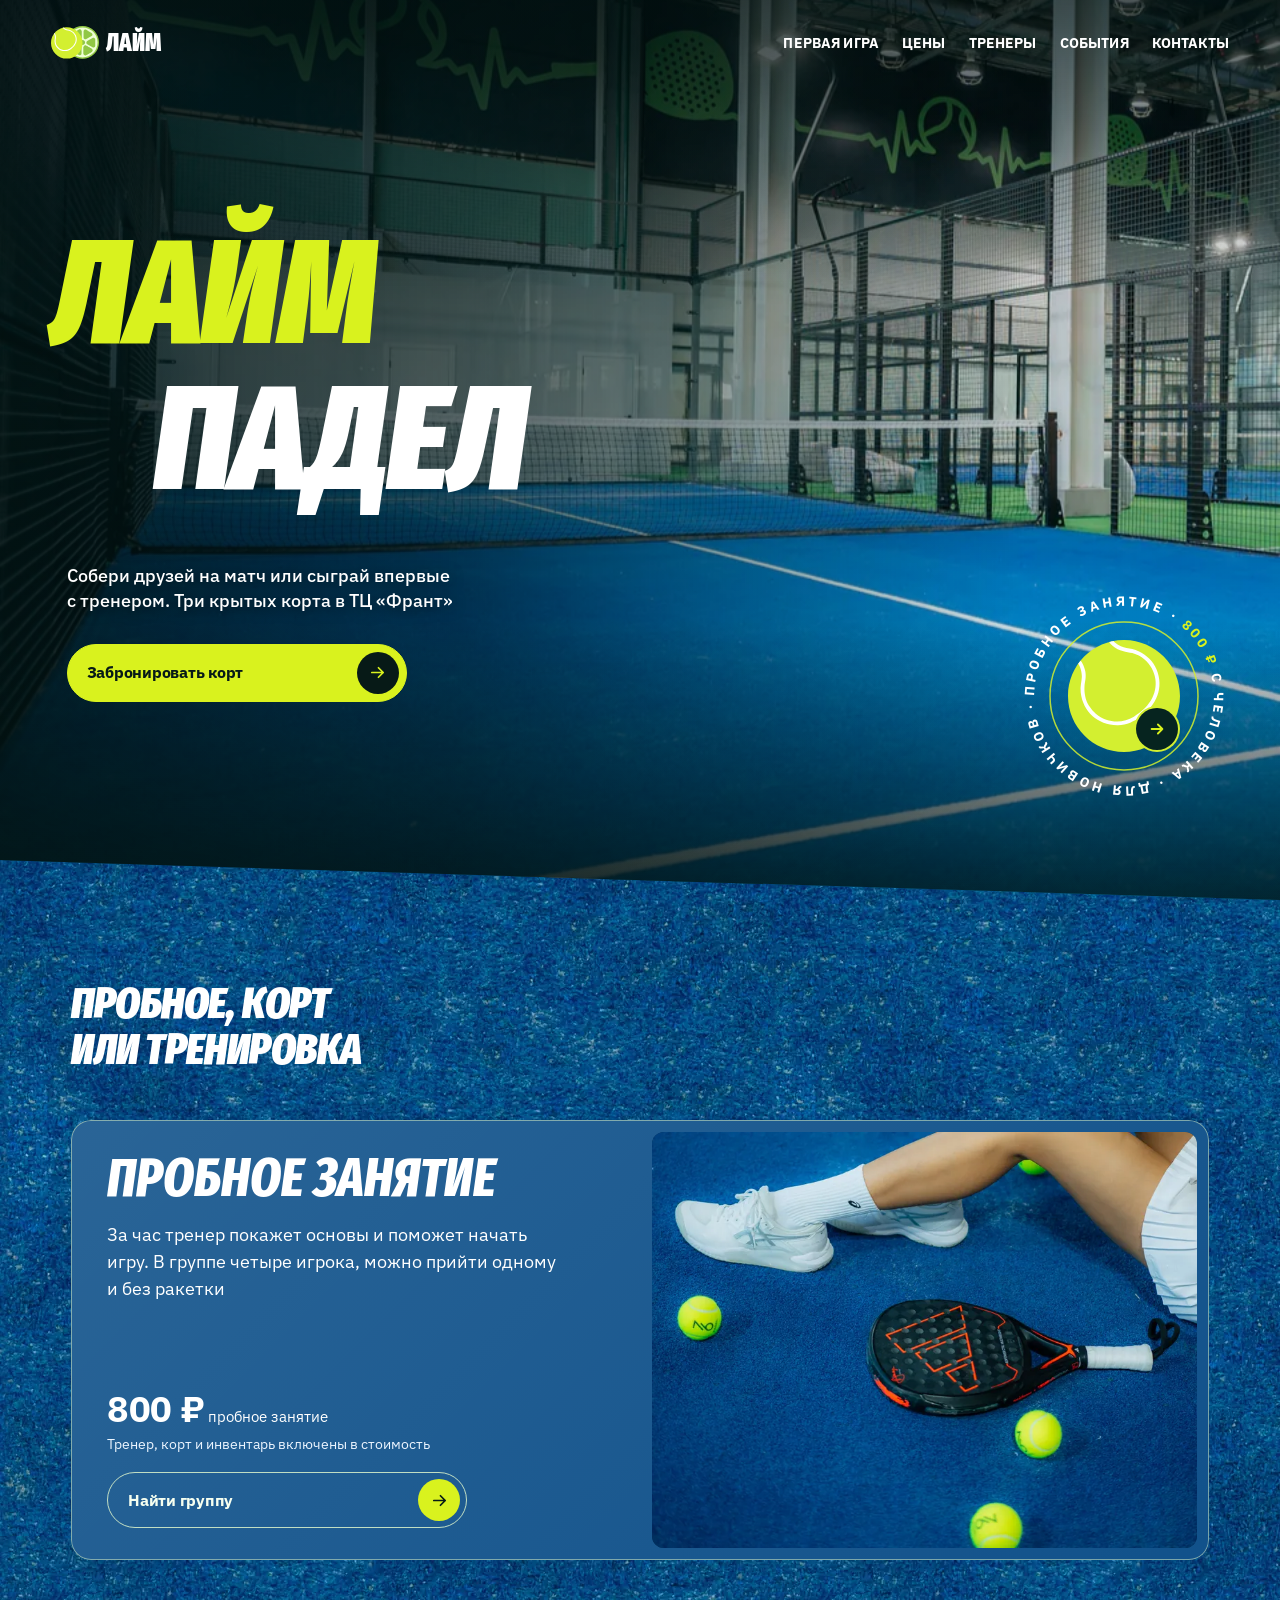
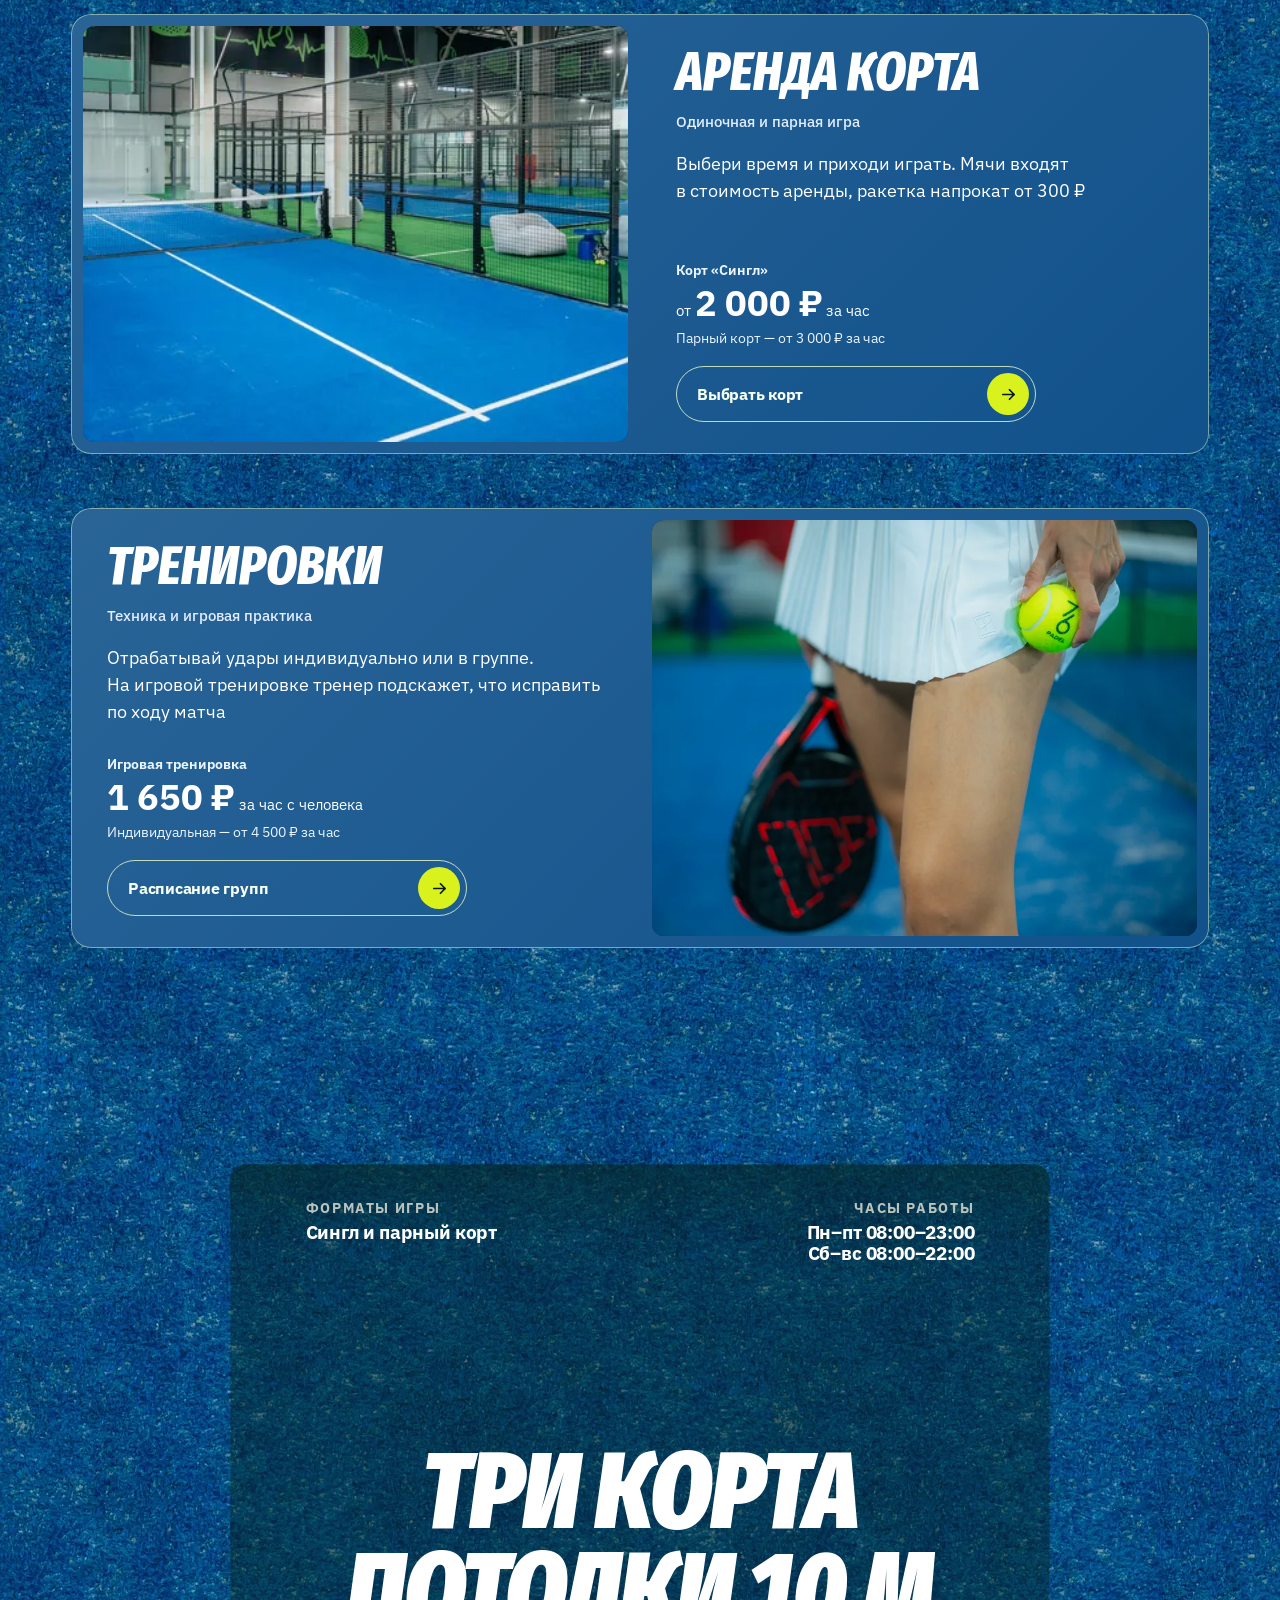
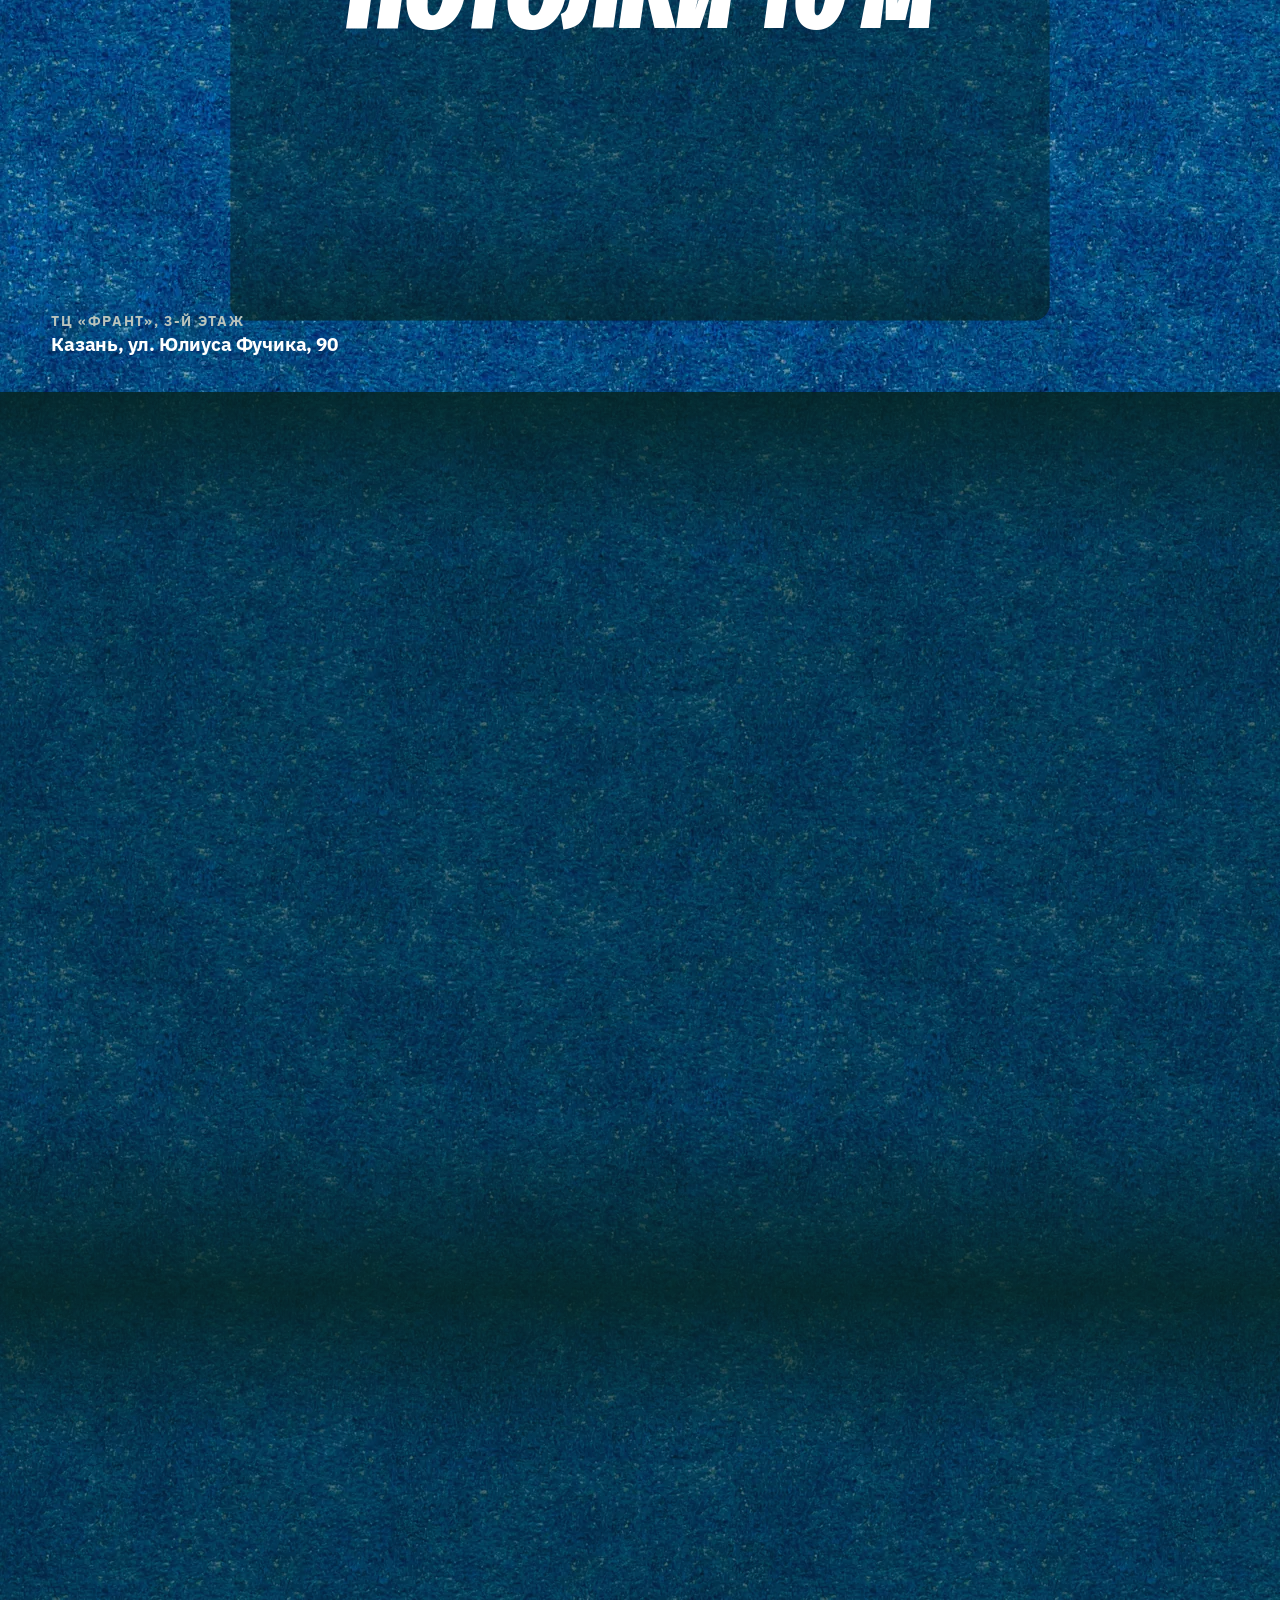
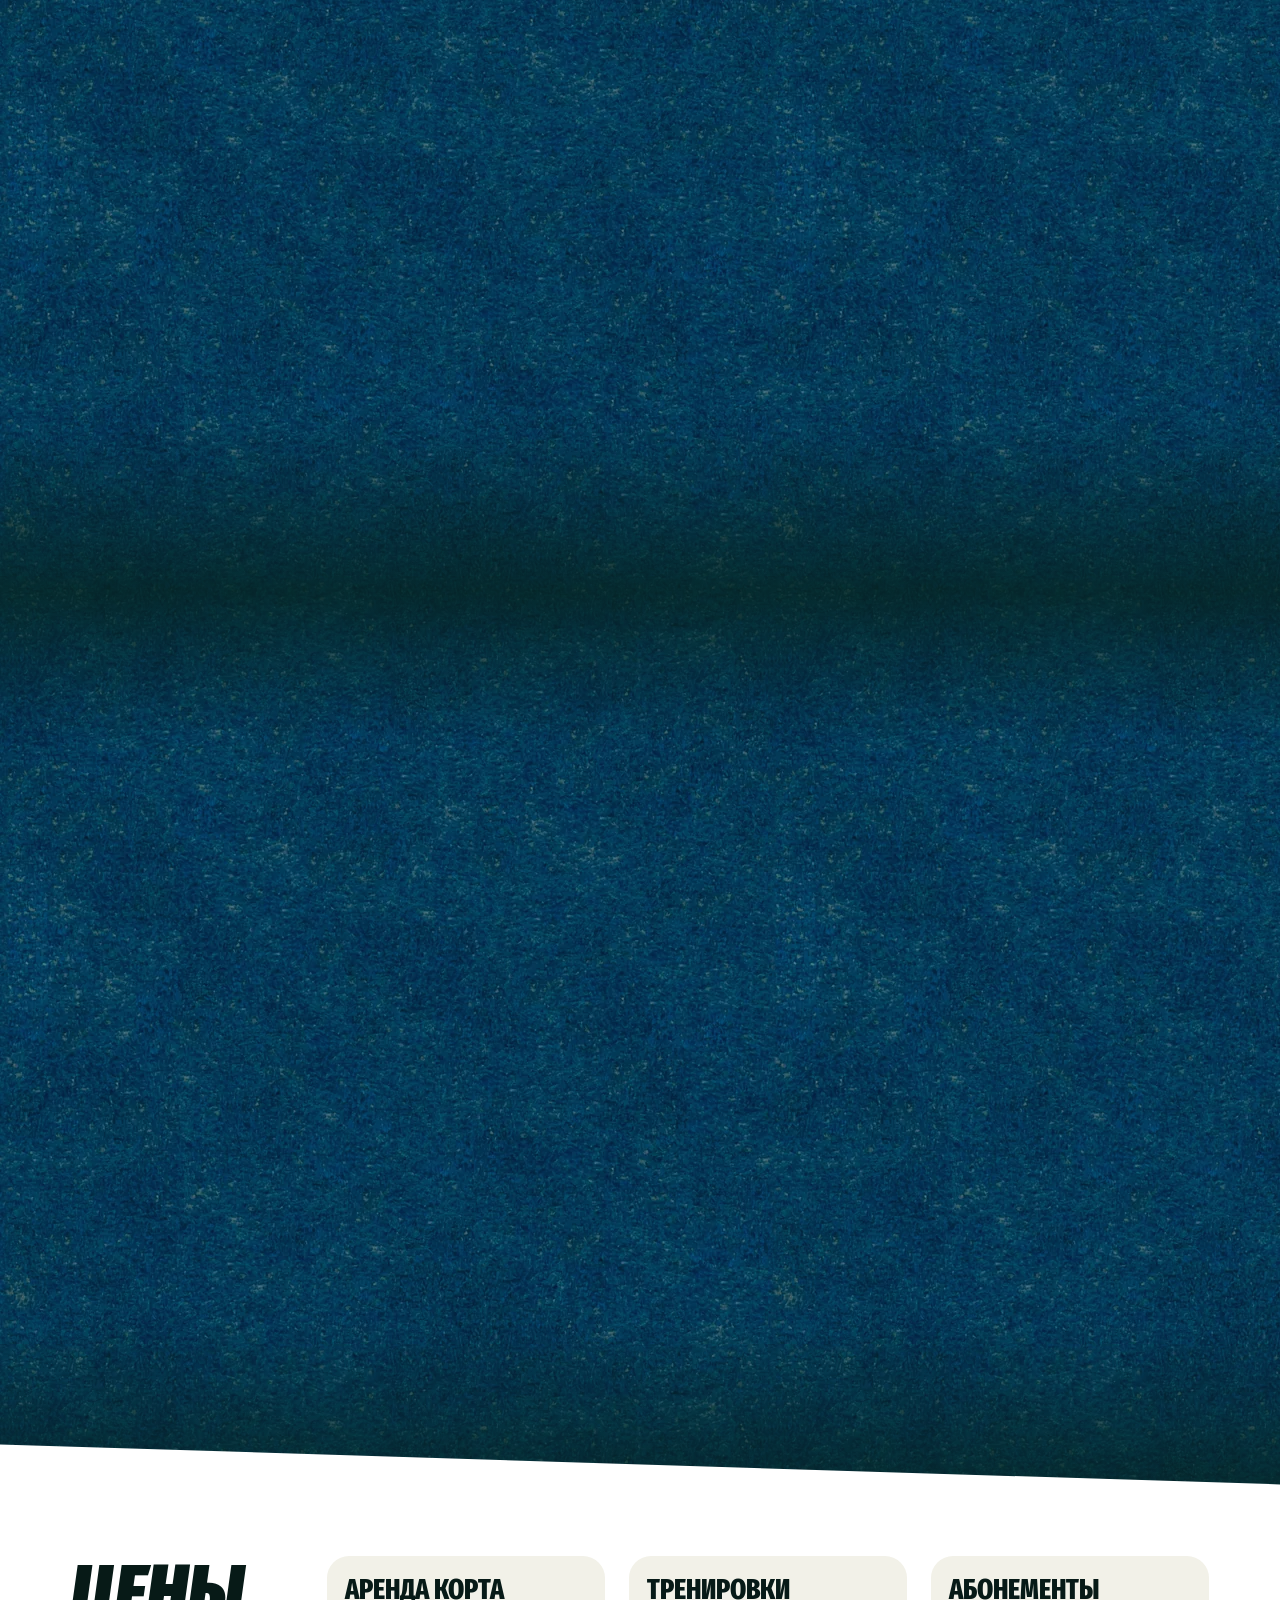
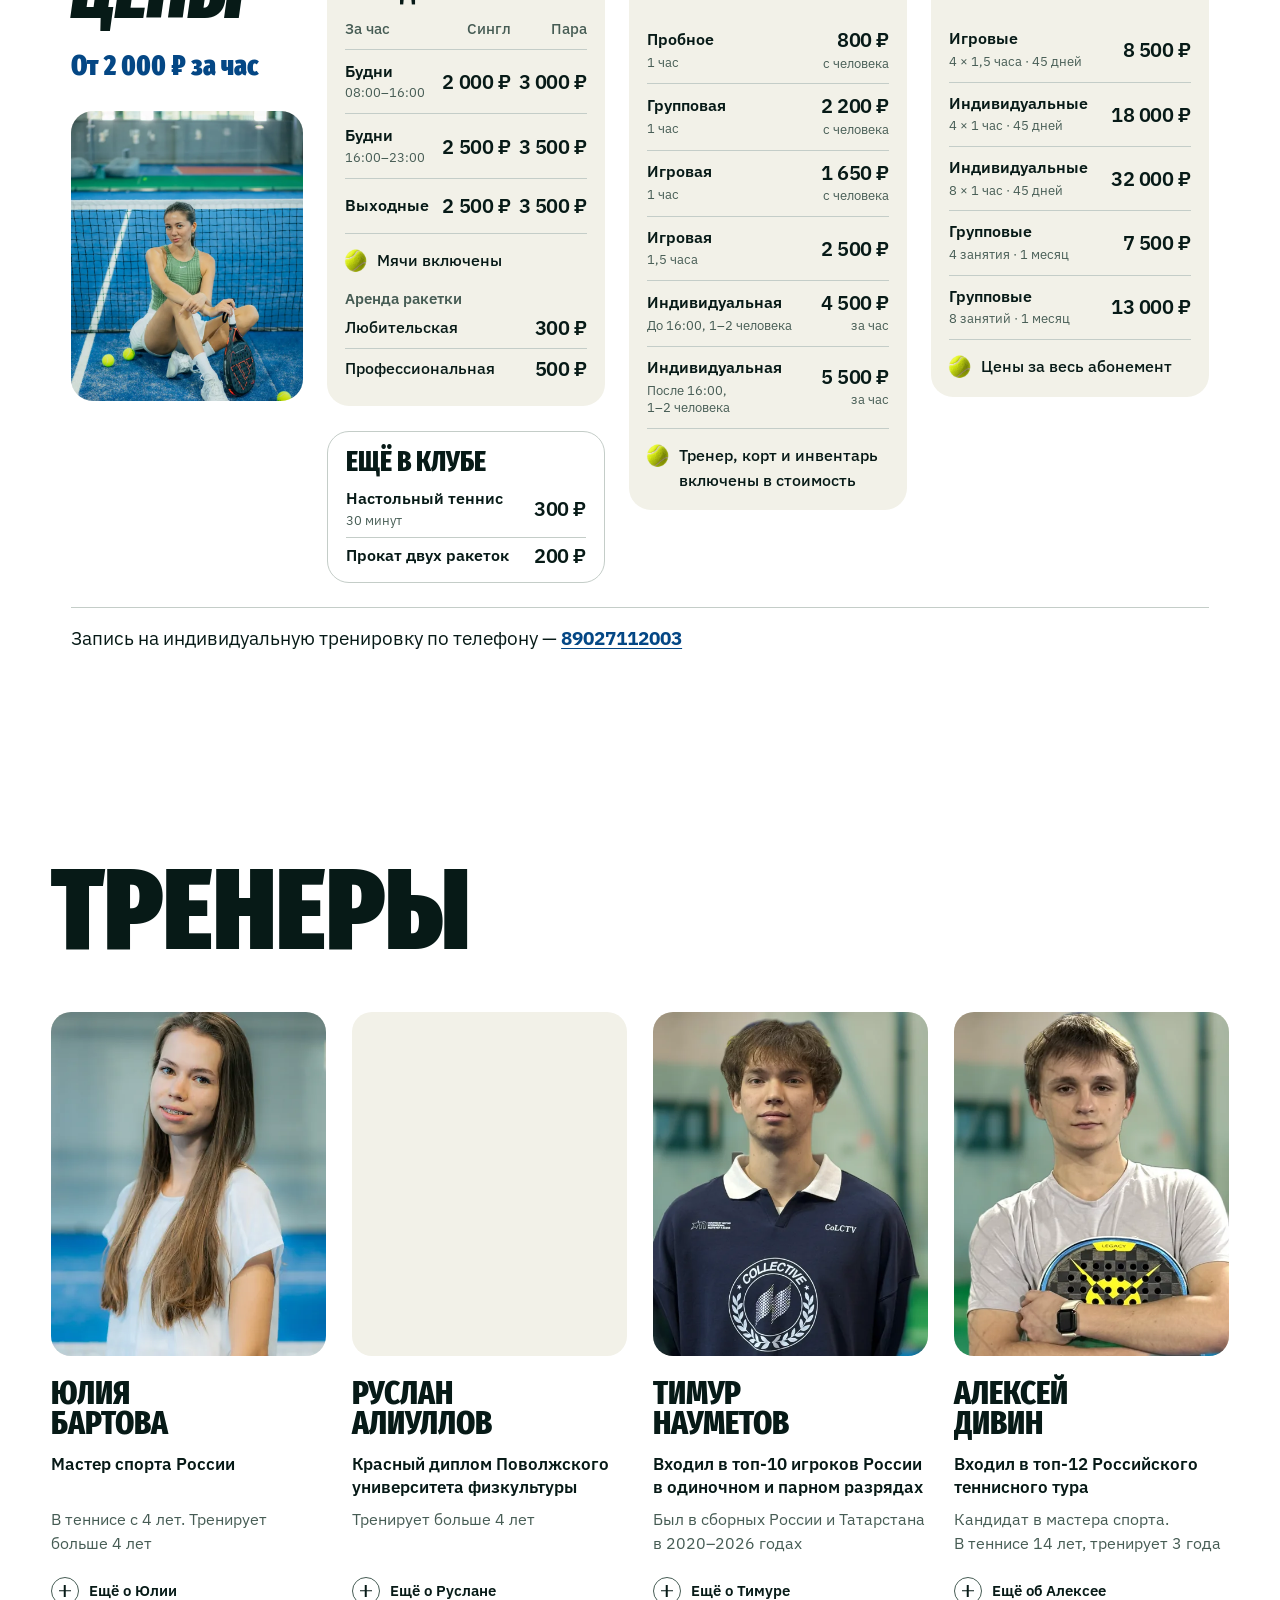
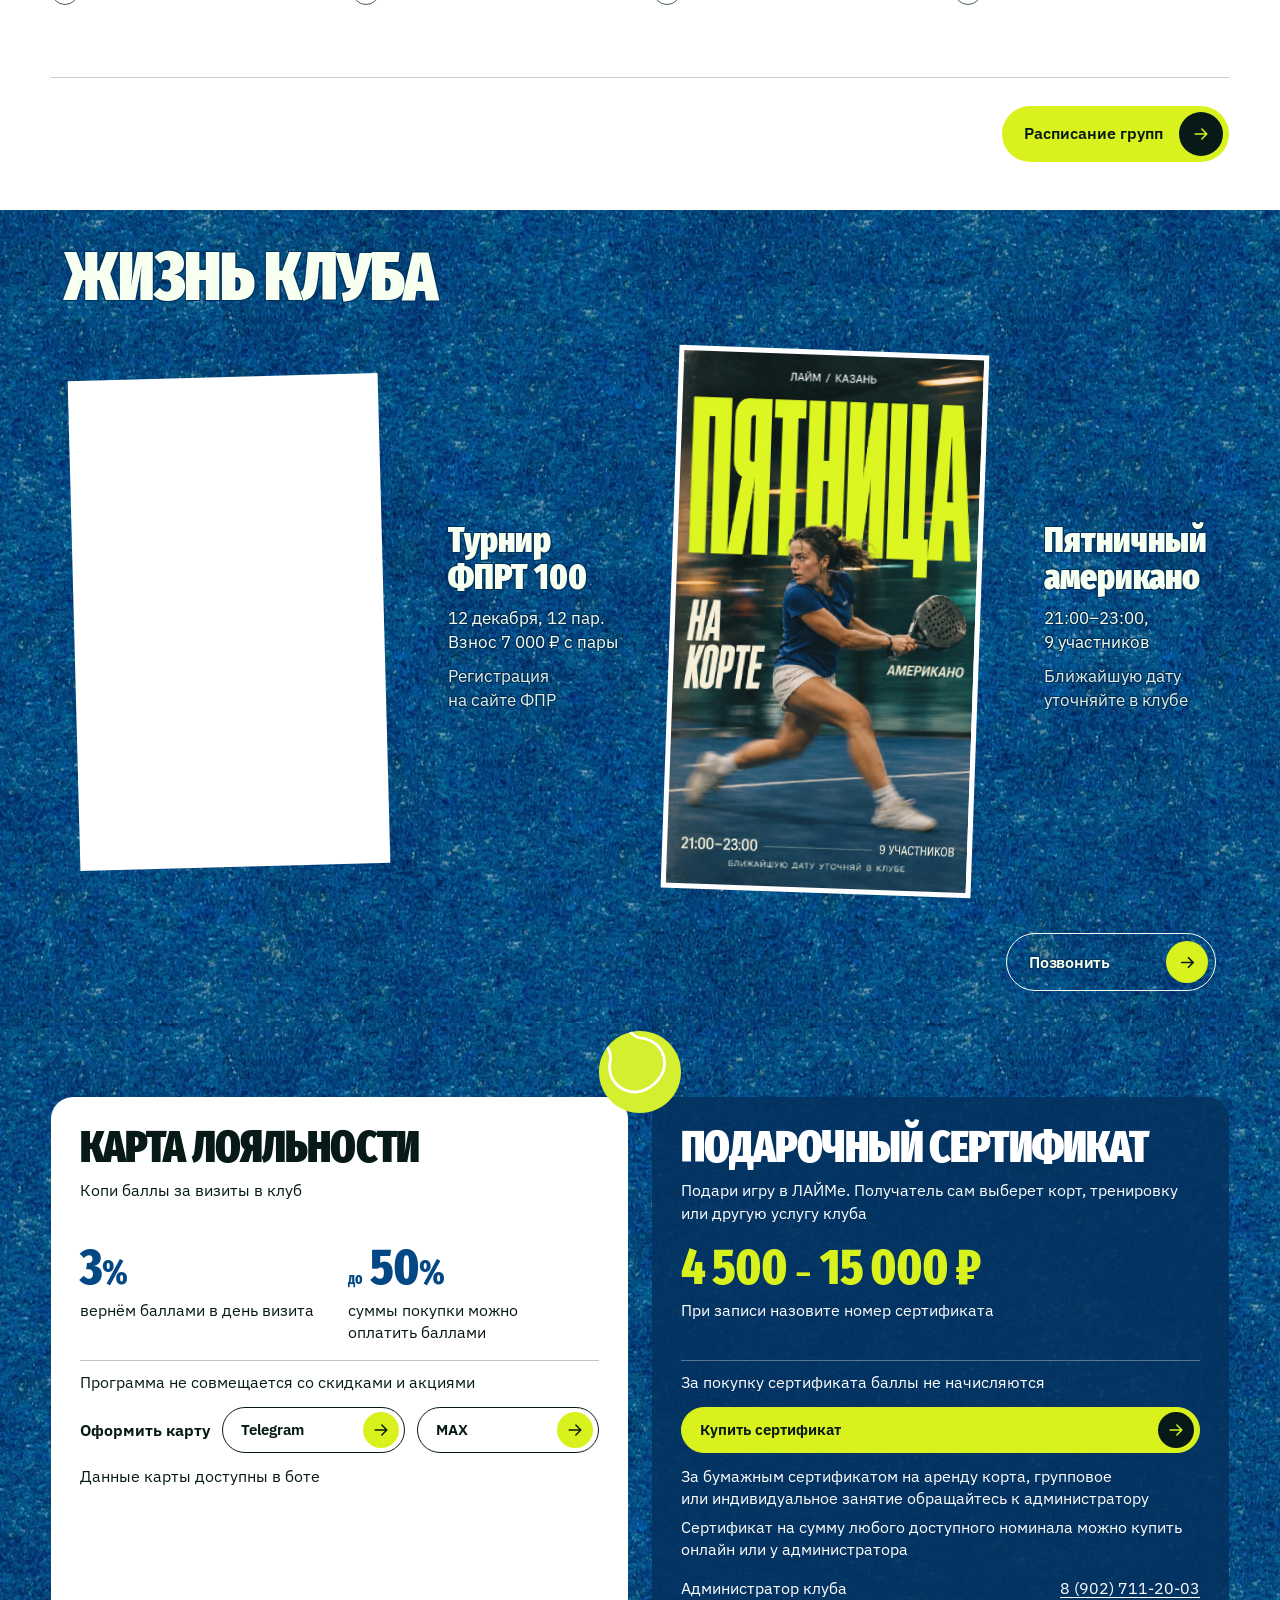
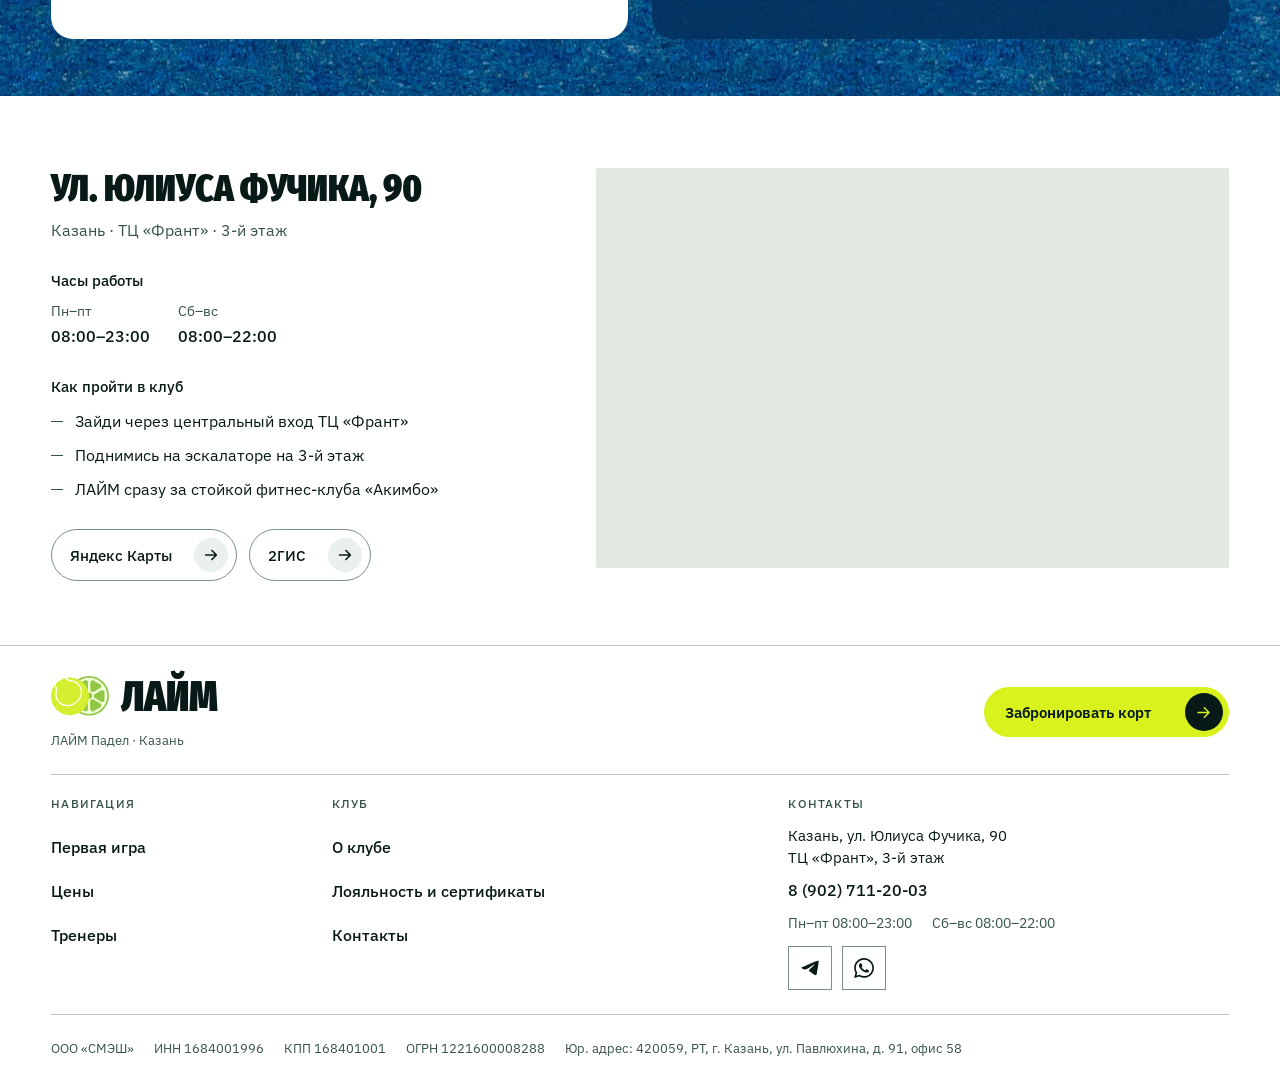
==== commit 3a2a10bb: "Обновление сайта" ====
--- a/index.html
+++ b/index.html
@@ -1,50 +1,2695 @@
 <!doctype html>
 <html lang="ru">
 <head>
+  <!-- Approved owner preview. Generated by python work/update_preview.py; edit prototype after approval. -->
   <meta charset="utf-8">
   <meta name="viewport" content="width=device-width, initial-scale=1">
   <title>ЛАЙМ Падел — падел-клуб в Казани</title>
   <meta name="description" content="Три корта в ТЦ «Франт» в Казани. Аренда, тренировки и первое занятие в группе за 800 ₽ с человека">
-  <link rel="stylesheet" href="styles.css">
-  <link rel="stylesheet" href="typography.css">
-  <link rel="stylesheet" href="hero-actions.css">
-  <link rel="stylesheet" href="hero-trial.css">
-  <link rel="stylesheet" href="paths.css">
-  <link rel="stylesheet" href="transitions.css">
-  <link rel="stylesheet" href="club.css">
-  <link rel="stylesheet" href="site-navigation.css">
-  <link rel="stylesheet" href="preview.css">
-  <link rel="stylesheet" href="prices.css">
-  <link rel="stylesheet" href="coaches.css">
-  <link rel="stylesheet" href="club-life.css">
-  <link rel="stylesheet" href="page-flow.css">
-  <link rel="stylesheet" href="loyalty-gift.css">
-  <link rel="stylesheet" href="paths-stack.css">
-  <link rel="stylesheet" href="contacts.css">
-  <link rel="stylesheet" href="footer.css">
-  <script src="paths-stack.js" defer></script>
-  <script src="site-navigation.js" defer></script>
-  <script src="club-scene.js" defer></script>
-  <script src="club-entry.js" defer></script>
-  <script src="coaches.js" defer></script>
-  <script src="club-life.js" defer></script>
-  <script src="loyalty-gift.js" defer></script>
-  <script src="contacts.js" defer></script>
-  <link rel="stylesheet" href="buttons-motion.css">
-  <script src="buttons-motion.js" defer></script>
-  <script src="smooth-scroll.js" defer></script>
+  <style data-preview-source="prototype/styles.css">
+:root{--ink:#071a17;--deep:#06241f;--lime:#d9f21e;--paper:#f2f1e8;--muted:#bac4bd}*{box-sizing:border-box}html{scroll-behavior:smooth}body{margin:0;background:var(--paper);color:var(--ink);font-family:var(--font-text)}a{color:inherit;text-decoration:none}a:focus-visible{outline:3px solid #ff6b00;outline-offset:4px}em{font-style:normal;color:var(--lime)}.site-header{height:76px;display:flex;align-items:center;justify-content:space-between;padding:0 4vw;background:#061b19;color:#fff;position:relative;z-index:5}.brand img{width:110px;height:55px;object-fit:contain}.site-header nav{display:flex;gap:2.2rem;font-size:.76rem;font-weight:800;text-transform:uppercase;letter-spacing:.07em}.site-header nav a:hover,.text-link:hover{color:var(--lime)}.header-cta{border:1px solid var(--lime);color:var(--lime);border-radius:999px;padding:12px 19px;text-transform:uppercase;font-weight:800;font-size:.78rem}.header-cta span{margin-left:18px}.hero{min-height:calc(100svh - 76px);position:relative;display:flex;align-items:center;overflow:hidden;color:#fff;background:#083127}.hero-photo{position:absolute;inset:0;background:url("images/Интерьер/Лайм Падел. Интерьер 037.jpg") center 54%/cover no-repeat;transform:scale(1.02)}.hero-shade{position:absolute;inset:0;background:linear-gradient(90deg,rgba(2,19,18,.9) 0%,rgba(2,19,18,.66) 43%,rgba(2,19,18,.12) 100%),linear-gradient(0deg,rgba(2,19,18,.45),transparent 40%)}.hero-content{position:relative;z-index:1;margin:0 4vw 6vh;max-width:900px}.eyebrow{text-transform:uppercase;letter-spacing:.19em;font-size:.72rem;font-weight:800}.hero h1,h2,h3{font-weight:800;letter-spacing:-.075em;line-height:.88;margin:0}.hero h1{font-size:clamp(6rem,15vw,15rem);margin:1.5rem 0 1.2rem}.hero h1 em{font-style:italic;letter-spacing:-.11em}.dot{color:var(--lime)}.hero-description{max-width:560px;font-size:clamp(1rem,1.4vw,1.3rem);line-height:1.45}.hero-actions,.booking-actions{display:flex;gap:12px;flex-wrap:wrap;margin-top:30px}.button{min-height:54px;display:inline-flex;align-items:center;justify-content:space-between;gap:28px;padding:15px 22px;border-radius:2px;text-transform:uppercase;font-size:.76rem;font-weight:800;letter-spacing:.03em;transition:transform .2s,background .2s}.button:hover{transform:translateY(-3px)}.button-lime{background:var(--lime);color:var(--ink)}.button-outline{border:1px solid rgba(255,255,255,.8);color:#fff}.hero-trial{position:absolute;right:4vw;bottom:34px;z-index:2;background:var(--lime);color:var(--ink);padding:16px 18px;display:grid;grid-template-columns:auto auto;gap:2px 28px;min-width:280px}.trial-label{font-size:.65rem;text-transform:uppercase;font-weight:800;letter-spacing:.08em}.hero-trial strong{font-size:.93rem}.hero-trial>span:last-child{grid-column:2;grid-row:1/3;align-self:center;font-size:1.6rem}.hero-index{position:absolute;left:4vw;bottom:40px;font-size:.65rem;letter-spacing:.2em}.section-pad{padding:120px 4vw}.club{display:grid;grid-template-columns:1.1fr .9fr;background:var(--deep);color:#fff;min-height:680px}.club-image{background:url("images/Интерьер/Лайм Падел. Интерьер 038.jpg") center/cover no-repeat}.club-copy{padding:8vw 5vw;display:flex;flex-direction:column;align-items:start;justify-content:center}.club h2,.prices h2,.booking h2{font-size:clamp(4rem,7vw,8rem);margin:30px 0}.club-copy>p:not(.eyebrow){font-size:1.1rem;line-height:1.5;max-width:430px}.text-link{margin-top:35px;border-bottom:1px solid var(--lime);padding-bottom:9px;color:var(--lime);text-transform:uppercase;font-size:.8rem;font-weight:800}.text-link span{margin-left:30px}.prices{background:#fff}.prices-head{display:flex;justify-content:space-between;align-items:end;gap:30px}.prices h2 em{color:#7d951b}.prices-head>p{max-width:340px;line-height:1.5}.price-table{margin-top:65px;border-top:2px solid var(--ink)}.price-row{display:grid;grid-template-columns:2fr 1fr 1fr;gap:20px;padding:21px 5px;border-bottom:1px solid #bcc5c1;align-items:center}.price-row strong{font-size:1.4rem}.price-labels{font-size:.7rem;font-weight:800;text-transform:uppercase;letter-spacing:.12em;color:#557065}.prices-note{margin-top:28px;font-size:.85rem}.booking{background:#102c27;color:#fff;min-height:560px}.booking h2{margin:36px 0}.booking>p:not(.eyebrow){max-width:520px;line-height:1.5}footer{background:#071b18;color:#fff;padding:55px 4vw;display:flex;justify-content:space-between;align-items:center;gap:25px}footer img{width:115px}footer div{display:grid;gap:8px}footer span{font-size:.8rem;color:var(--muted)}footer>a{color:var(--lime);font-weight:800}@media(max-width:800px){.site-header{height:66px;padding:0 5vw}.brand img{width:85px}.site-header nav{display:none}.header-cta{font-size:.67rem;padding:10px 12px}.header-cta span{margin-left:5px}.hero{min-height:800px;align-items:start}.hero-photo{background-position:58% center}.hero-shade{background:linear-gradient(180deg,rgba(2,19,18,.77),rgba(2,19,18,.46) 57%,rgba(2,19,18,.85))}.hero-content{margin:90px 5vw 0}.hero h1{font-size:clamp(5.5rem,21vw,9rem);margin:1.7rem 0}.hero-description{max-width:420px}.hero-actions{display:grid;max-width:410px}.hero-trial{left:5vw;right:5vw;bottom:28px;min-width:0}.hero-index{display:none}.section-pad{padding:80px 5vw}.club{grid-template-columns:1fr}.club-image{min-height:440px}.club-copy{padding:75px 5vw}.club h2,.prices h2,.booking h2{font-size:clamp(3.7rem,12vw,7rem)}.prices-head{display:block}.price-row{grid-template-columns:1.7fr 1fr 1fr;gap:7px;font-size:.75rem}.price-row strong{font-size:1rem}.booking-actions{display:grid}footer{display:grid}footer img{margin-bottom:15px}}@media(max-width:430px){.hero{min-height:760px}.hero-content{margin-top:70px}.hero h1{font-size:21vw}.hero-description{font-size:.97rem}.hero-trial strong{font-size:.8rem}.club-image{min-height:330px}.price-labels{font-size:.6rem}.price-row{font-size:.69rem}.price-row strong{font-size:.82rem}}@media(prefers-reduced-motion:reduce){html{scroll-behavior:auto}.button{transition:none}.button:hover{transform:none}}
+/* Seven-page proposal prototype */
+.facts{display:grid;grid-template-columns:repeat(4,1fr);border-top:1px solid #aab5ad;border-bottom:1px solid #aab5ad;margin:10px 0 55px}.facts>div{padding:20px 15px;border-right:1px solid #aab5ad;display:grid;gap:6px}.facts>div:first-child{padding-left:0}.facts>div:last-child{border:0}.facts strong{font-size:clamp(1.8rem,3vw,3.2rem);letter-spacing:-.07em}.facts span{text-transform:uppercase;font-size:.68rem;font-weight:800;letter-spacing:.08em}.dark-link{display:inline-block;color:#254b3b}.preview-split{display:grid;grid-template-columns:1.4fr .6fr;gap:40px;background:#dce5da}.preview-split h2,.reviews-preview h2{font-size:clamp(3.5rem,7vw,7rem)}.preview-split em{color:#7b9515}.preview-split>div:last-child{align-self:end;line-height:1.5}.reviews-preview{background:#e6edcc}.reviews-preview p:last-child{max-width:580px}.sub-hero{background:#08271f;color:#fff;padding:105px 4vw 120px;min-height:510px}.sub-hero h1{font-size:clamp(4.2rem,10vw,11rem);line-height:.9;letter-spacing:-.08em;margin:32px 0}.sub-hero p:not(.eyebrow){font-size:1.25rem;max-width:700px;line-height:1.45}.sub-hero .button{margin-top:20px}.first-hero{background:linear-gradient(90deg,rgba(4,28,23,.94),rgba(4,28,23,.5)),url("images/Модель/Лайм Падел. Модель 003.jpg") center 45%/cover}.sub-section{padding:105px 4vw}.sub-section.soft{background:#e7ebd9}.sub-section h2,.sub-booking h2{font-size:clamp(3.4rem,7vw,8rem);margin:0 0 45px}.sub-section>p{max-width:750px;line-height:1.55}.large-copy{font-size:clamp(1.2rem,2vw,2rem);line-height:1.4}.steps{display:grid;grid-template-columns:repeat(3,1fr);gap:12px}.steps article{padding:30px;background:#d8e3ce;min-height:250px}.steps b{color:#5d781c}.steps h3{font-size:2rem;letter-spacing:-.05em;margin:40px 0 15px}.steps p{line-height:1.5}.faq{margin-top:60px;max-width:850px}.faq details{border-top:1px solid #90a28d;padding:20px 0}.faq summary{font-size:1.2rem;font-weight:800;cursor:pointer}.faq p{line-height:1.5}.simple-table{border-top:2px solid var(--ink);margin-bottom:30px}.simple-table>div{display:grid;grid-template-columns:2fr 1fr 1fr;gap:15px;border-bottom:1px solid #aab5ad;padding:18px 5px;align-items:center}.simple-table>div:first-child{font-size:.72rem;text-transform:uppercase;letter-spacing:.08em}.simple-table strong{font-size:1.25rem}.offer-grid{display:grid;grid-template-columns:repeat(3,1fr);gap:10px}.offer-grid article{background:#dce6d4;padding:28px;min-height:240px;display:flex;flex-direction:column}.offer-grid h3{font-size:2.1rem;letter-spacing:-.05em}.offer-grid strong{font-size:1.6rem;margin-top:35px}.offer-grid p{margin-bottom:10px}.offer-grid small{margin-top:auto;color:#42654b}.coach-grid{display:grid;grid-template-columns:repeat(4,1fr);gap:12px}.coach-grid article{background:#e5ebdf;padding-bottom:24px}.coach-grid img,.portrait-pending{width:100%;height:330px;object-fit:cover;object-position:center 25%}.portrait-pending{display:grid;place-items:center;background:#bed0bc;color:#49604b;font-size:.8rem;text-transform:uppercase;letter-spacing:.1em}.coach-grid h3{font-size:2rem;letter-spacing:-.05em;padding:0 20px;margin:25px 0 10px}.coach-grid p{padding:0 20px;font-size:.9rem;line-height:1.5;min-height:125px}.coach-grid a{margin:0 20px;border-bottom:1px solid currentColor;font-size:.8rem;font-weight:800}.editorial-note{font-size:.8rem;color:#5f7065;margin-top:25px}.empty-state{border:1px dashed #779283;background:#e9f0e7;padding:35px;margin:20px 0 65px;max-width:900px}.empty-state span{font-size:.7rem;text-transform:uppercase;letter-spacing:.1em;font-weight:800}.empty-state p{font-size:1.15rem;line-height:1.5;max-width:670px}.contact-grid{display:grid;grid-template-columns:repeat(3,1fr);gap:12px;margin-bottom:60px}.contact-grid article{background:#dce6d4;padding:30px;min-height:230px}.contact-grid span{display:block;font-size:.7rem;text-transform:uppercase;letter-spacing:.1em}.contact-grid strong{display:block;font-size:1.5rem;margin:35px 0 12px}.contact-grid p{line-height:1.5}.route-button{background:var(--ink);color:#fff}.sub-booking{background:#09271f;color:#fff;padding:100px 4vw}.sub-booking p:not(.eyebrow){max-width:620px;line-height:1.5}
+@media(max-width:1000px){.site-header nav{gap:1rem;font-size:.62rem}.coach-grid{grid-template-columns:repeat(2,1fr)}}
+@media(max-width:800px){.facts{grid-template-columns:repeat(2,1fr);margin-bottom:35px}.facts>div:nth-child(2){border-right:0}.facts>div:nth-child(-n+2){border-bottom:1px solid #aab5ad}.facts>div:nth-child(3){padding-left:0}.preview-split{grid-template-columns:1fr}.sub-hero{padding:75px 5vw 95px;min-height:450px}.sub-hero h1{font-size:clamp(3.8rem,12vw,7rem)}.sub-section,.sub-booking{padding:75px 5vw}.steps,.contact-grid{grid-template-columns:1fr}.offer-grid{grid-template-columns:repeat(2,1fr)}.coach-grid{grid-template-columns:repeat(2,1fr)}.simple-table>div{font-size:.8rem}.simple-table strong{font-size:.9rem}}
+@media(max-width:520px){.sub-hero h1{font-size:12vw}.sub-section h2,.sub-booking h2{font-size:12vw}.offer-grid,.coach-grid{grid-template-columns:1fr}.simple-table>div{grid-template-columns:1.5fr 1fr 1fr;gap:5px;font-size:.7rem}.simple-table strong{font-size:.75rem}.coach-grid img,.portrait-pending{height:380px}}
+/* Hero structure, step 1: static hierarchy and actions */
+.hero{display:flex;flex-direction:column;justify-content:space-between;min-height:calc(100svh - 76px);padding:clamp(50px,7vh,90px) 4vw 0}.hero-main{position:relative;z-index:2;display:grid;grid-template-columns:minmax(0,1fr) minmax(260px,340px);align-items:end;gap:3vw;flex:1;padding-bottom:35px}.hero-copy{align-self:center}.hero h1{font-size:clamp(6rem,14vw,14rem);margin:1.2rem 0;max-width:920px}.hero-description{max-width:480px}.hero-decision{display:grid;gap:10px;align-self:end;margin-bottom:12px}.hero-decision .button{width:100%;min-height:64px}.hero-telegram{display:flex;justify-content:space-between;align-items:center;margin-top:9px;padding:12px 1px;border-bottom:1px solid rgba(255,255,255,.55);font-size:.77rem;font-weight:800;text-transform:uppercase;letter-spacing:.04em}.hero-telegram:hover{color:var(--lime)}.hero-bottom{position:relative;z-index:2;display:grid;grid-template-columns:minmax(255px,320px) 1fr;align-items:stretch;gap:12px;border-top:1px solid rgba(255,255,255,.4);padding:14px 0}.hero-bottom .hero-trial{position:static;min-width:0}.hero-facts{display:grid;grid-template-columns:.6fr .6fr 1.4fr;gap:0}.hero-facts>div{display:grid;align-content:center;gap:3px;padding:0 22px;border-right:1px solid rgba(255,255,255,.28)}.hero-facts>div:last-child{border:0}.hero-facts strong{font-size:clamp(1.05rem,1.75vw,1.65rem);line-height:1;font-weight:800;letter-spacing:-.03em}.hero-facts span{font-size:.62rem;letter-spacing:.12em;text-transform:uppercase;color:#d3ded5}.hero-shade{background:linear-gradient(90deg,rgba(2,19,18,.88),rgba(2,19,18,.35) 65%,rgba(2,19,18,.48)),linear-gradient(0deg,rgba(2,19,18,.75),transparent 35%)}
+@media(max-width:950px){.hero-main{grid-template-columns:1fr 280px}.hero h1{font-size:13vw}.hero-facts>div{padding:0 12px}.hero-bottom{grid-template-columns:255px 1fr}}
+@media(max-width:800px){.hero{min-height:calc(100svh - 66px);padding:54px 5vw 60px}.hero-main{grid-template-columns:1fr;gap:30px;padding-bottom:35px}.hero-copy{align-self:end}.hero h1{font-size:clamp(5.8rem,20vw,9rem);margin:20px 0}.hero-description{max-width:480px}.hero-decision{max-width:480px;margin:0;gap:8px}.hero-decision .button{min-height:55px}.hero-bottom{grid-template-columns:1fr;gap:15px;padding:14px 0 0}.hero-bottom .hero-trial{max-width:480px}.hero-facts{grid-template-columns:repeat(3,1fr);padding-top:15px;border-top:1px solid rgba(255,255,255,.3)}.hero-facts>div:first-child{padding-left:0}.hero-facts strong{font-size:1rem}.hero-facts span{font-size:.55rem}.hero-photo{background-position:60% center}}
+@media(max-width:430px){.hero{padding-top:50px}.hero h1{font-size:20vw}.hero-decision .button{min-height:50px;font-size:.7rem}.hero-telegram{font-size:.7rem}.hero-facts>div{padding:0 8px}.hero-facts strong{font-size:.87rem}.hero-facts span{font-size:.48rem}}
+/* Hero typography and controls, step 2 */
+.hero{font-family:var(--font-text)}.hero h1{font-family:var(--font-display);font-weight:800;font-size:clamp(5rem,10.6vw,12.5rem);line-height:.94;letter-spacing:-.095em;margin:1.2rem 0 1.5rem}.hero h1 em{font-style:normal;letter-spacing:-.11em}.hero .eyebrow{font-family:var(--font-text);font-size:.7rem;font-weight:700;letter-spacing:.14em}.hero-description{font-family:var(--font-text);font-size:clamp(1.02rem,1.2vw,1.2rem);font-weight:500;line-height:1.35;max-width:390px}.hero-decision{gap:0;max-width:320px}.hero-action{display:grid;grid-template-columns:29px 1fr;align-items:center;gap:9px;min-height:48px;border-top:1px solid rgba(255,255,255,.6);font-family:var(--font-text);font-size:.85rem;font-weight:700;transition:color .2s,padding-left .2s}.hero-action:nth-of-type(2){border-bottom:1px solid rgba(255,255,255,.6)}.hero-action:hover{color:var(--lime);padding-left:7px}.hero-action-num{font-size:.59rem;color:var(--lime);font-weight:800;letter-spacing:.08em}.hero-telegram{display:block;align-self:start;margin-top:19px;padding:0;border:0;font-family:var(--font-text);font-size:.72rem;font-weight:500;text-transform:none;letter-spacing:0;text-decoration:underline;text-underline-offset:5px}.hero-bottom .hero-trial{display:flex;flex-direction:column;justify-content:center;gap:3px;padding:12px 16px;background:var(--lime)}.hero-trial strong{font-family:var(--font-text);font-size:.95rem;font-weight:800}.hero-trial .trial-label{font-family:var(--font-text);font-size:.6rem;letter-spacing:.05em}.hero-facts{font-family:var(--font-text)}.hero-facts strong{font-family:var(--font-display);font-size:clamp(.87rem,1.18vw,1.25rem);letter-spacing:-.05em}.hero-facts span{font-weight:600}.site-header .header-cta{border:0;border-bottom:1px solid var(--lime);border-radius:0;padding:8px 0;font-size:.71rem;letter-spacing:.04em}
+@media(max-width:950px){.hero h1{font-size:9.3vw}}
+@media(max-width:800px){.hero h1{font-size:clamp(4.4rem,15.5vw,8rem)}.hero-description{max-width:350px}.hero-decision{max-width:340px}.hero-action{min-height:44px}.hero-bottom .hero-trial{max-width:340px}.hero-facts strong{font-size:.85rem}}
+@media(max-width:430px){.hero h1{font-size:15.2vw}.hero .eyebrow{font-size:.62rem}.hero-description{font-size:.94rem}.hero-action{font-size:.78rem}.hero-facts strong{font-size:.69rem}.hero-facts span{font-size:.48rem}}
+/* Hero action treatment adapted from Uiverse.io by Dhananjoy43 */
+/* Shared horizontal wordmark and photo-backed home header */
+.brand{display:inline-flex;align-items:center;gap:10px;white-space:nowrap}.brand-word{color:#fff;font-family:var(--font-display);font-size:clamp(1.65rem,2.4vw,2.5rem);font-weight:900;line-height:1;letter-spacing:-.085em}.site-header .brand img,footer .brand img{display:block;width:62px;height:51px;object-fit:contain;flex:none}.site-header{min-height:86px;height:86px}.site-header nav{margin-left:auto;margin-right:auto;padding:0 2.5vw}.site-header nav a{white-space:nowrap}.home-page .site-header{position:absolute;inset:0 0 auto;background:transparent;z-index:10}.home-page .hero{min-height:100svh;padding-top:130px}.home-page .hero-shade{background:linear-gradient(180deg,rgba(2,16,17,.73) 0%,rgba(2,16,17,.12) 22%,transparent 43%),linear-gradient(90deg,rgba(2,19,18,.88),rgba(2,19,18,.35) 65%,rgba(2,19,18,.48)),linear-gradient(0deg,rgba(2,19,18,.75),transparent 35%)}footer .brand{margin-right:20px}footer .brand img{width:57px;height:47px}
+@media(max-width:1100px){.site-header nav{gap:.8rem;padding:0 1.5vw;font-size:.6rem}.brand-word{font-size:1.8rem}.site-header .brand img{width:51px;height:44px}}
+@media(max-width:800px){.site-header{height:72px;min-height:72px}.site-header nav{display:none}.site-header .brand img{width:48px;height:42px}.brand-word{font-size:1.7rem}.home-page .hero{min-height:100svh;padding-top:105px}.home-page .hero-shade{background:linear-gradient(180deg,rgba(2,16,17,.75),rgba(2,16,17,.2) 32%,transparent 50%),linear-gradient(180deg,rgba(2,19,18,.5),rgba(2,19,18,.58) 60%,rgba(2,19,18,.87))}}
+@media(max-width:430px){.site-header .brand img{width:42px;height:36px}.brand{gap:6px}.brand-word{font-size:1.45rem}.home-page .hero{padding-top:95px}footer .brand img{width:48px;height:42px}}
+/* Compact mark first, word second; no header booking control */
+.brand{gap:7px}.brand-word{font-size:clamp(1.35rem,1.9vw,1.95rem)}.site-header .brand img{width:48px;height:40px}.site-header nav{margin-left:auto;margin-right:0;padding-right:0}footer .brand img{width:45px;height:38px}footer .brand-word{font-size:1.65rem}
+@media(max-width:800px){.brand-word{font-size:1.45rem}.site-header .brand img{width:41px;height:35px}}
+@media(max-width:430px){.brand-word{font-size:1.3rem}.site-header .brand img{width:37px;height:31px}footer .brand-word{font-size:1.4rem}footer .brand img{width:39px;height:33px}}
+.hero-mobile-break{display:none}@media(max-width:800px){.hero-mobile-break{display:block}.hero h1{font-size:12vw;letter-spacing:-.09em}}@media(max-width:430px){.hero h1{font-size:12vw}}
+.hero h1.hero-title-friends{font-size:clamp(4.1rem,6.4vw,8rem);line-height:1.02;letter-spacing:-.075em}.hero h1.hero-title-friends em{letter-spacing:-.09em}@media(max-width:800px){.hero h1.hero-title-friends{font-size:12vw;line-height:.99}}@media(max-width:430px){.hero h1.hero-title-friends{font-size:12vw}}
+/* Hero scene: diagonal court lines, full bleed, one restrained reveal */
+.hero-photo{inset:0;display:block;overflow:hidden;background:none;transform:none}.hero-photo img{display:block;width:100%;height:100%;object-fit:cover;object-position:50% 53%}.home-page .hero-shade{background:linear-gradient(180deg,rgba(2,16,17,.66) 0%,transparent 32%),linear-gradient(90deg,rgba(2,19,18,.84) 0%,rgba(2,19,18,.61) 36%,rgba(2,19,18,.1) 80%),linear-gradient(0deg,rgba(2,19,18,.81),transparent 31%)}@media(max-width:800px){.hero-photo img{object-position:center}.home-page .hero-shade{background:linear-gradient(180deg,rgba(2,16,17,.73),rgba(2,16,17,.27) 42%,rgba(2,16,17,.62) 75%,rgba(2,16,17,.91))}}
+@media(prefers-reduced-motion:no-preference){.hero-photo{animation:hero-scene-reveal 1.2s cubic-bezier(.22,.75,.18,1) both}.hero-photo img{animation:hero-scene-settle 1.65s cubic-bezier(.2,.7,.2,1) both}}@keyframes hero-scene-reveal{from{clip-path:inset(100% 0 0 0)}to{clip-path:inset(0 0 0 0)}}@keyframes hero-scene-settle{from{transform:scale(1.065)}to{transform:scale(1)}}
+/* Hero title as an asymmetric three-line composition */
+.hero h1.hero-title-friends{font-size:clamp(4.4rem,8.2vw,9rem);line-height:.91;letter-spacing:-.085em;width:max-content;max-width:100%;margin:1.1rem 0 1.9rem}.hero-title-line{display:block;width:max-content;white-space:nowrap}.hero-title-line--one{color:#fff}.hero-title-line--two{color:#fff;margin-left:clamp(38px,8vw,125px)}.hero h1.hero-title-friends .hero-title-line--three{color:var(--lime);font-style:normal;margin-left:clamp(8px,2vw,28px);margin-top:.03em;letter-spacing:-.095em;transform:rotate(-2deg);transform-origin:15% 50%}.hero-copy{position:relative;z-index:2}.hero-description{margin-left:clamp(8px,2vw,28px)}
+@media(max-width:1100px){.hero h1.hero-title-friends{font-size:clamp(3.9rem,8vw,7rem)}.hero-title-line--two{margin-left:6vw}}
+@media(max-width:800px){.hero h1.hero-title-friends{font-size:clamp(3.2rem,12vw,6.2rem);margin-bottom:1.5rem}.hero-title-line--two{margin-left:8vw}.hero h1.hero-title-friends .hero-title-line--three{margin-left:1.5vw;transform:rotate(-1.5deg)}.hero-description{margin-left:1.5vw}}
+@media(max-width:430px){.hero h1.hero-title-friends{font-size:12vw}.hero-title-line--two{margin-left:7vw}}
+
+</style>
+  <style data-preview-source="prototype/typography.css">
+@import url("https://fonts.googleapis.com/css2?family=Fira+Sans+Extra+Condensed:ital,wght@0,700;0,800;0,900;1,800;1,900&display=swap");
+
+@font-face {
+  font-family: 'IBM Plex Sans';
+  font-style: normal;
+  font-weight: 100 700;
+  font-display: swap;
+  src: url("prototype/assets/fonts/ibm-plex-sans-cyrillic-latin.woff2") format('woff2');
+}
+
+/* Типографика ЛАЙМа — вариант D1, выбран владельцем 11 ноября 2026 (стенд work/type-lab/#d1).
+   Две семьи:
+   --font-display — Fira Sans Extra Condensed: заголовки, крупные числа, название билета;
+                    акцентное слово (em в заголовках, «ИГРАЕМ?») — тот же шрифт курсивом 900.
+   --font-text    — IBM Plex Sans: выбран владельцем 15.11.2026 вместо Golos Text.
+   Локальный variable WOFF2, настоящие веса до 700, включая 650. */
+:root {
+  --font-display: 'Fira Sans Extra Condensed', 'Arial Narrow', sans-serif;
+  --font-text: 'IBM Plex Sans', Arial, sans-serif;
+  --text-body-size: 1.0625rem;
+  --text-detail-size: .875rem;
+  --text-control-size: .9375rem;
+}
+
+body,
+.hero,
+.hero .eyebrow,
+.hero-action,
+.hero-telegram,
+.hero-trial .trial-label,
+.hero-facts {
+  font-family: var(--font-text);
+}
+
+body {
+  font-size: var(--text-body-size);
+  font-weight: 400;
+  line-height: 1.5;
+}
+
+button, input, select, textarea { font-family: var(--font-text); }
+
+/* ---------- заголовки ---------- */
+
+h1, h2, h3,
+.hero h1,
+.section-heading h2,
+.club h2,
+.prices h2,
+.booking h2,
+.sub-section h2,
+.sub-booking h2,
+.preview-split h2,
+.reviews-preview h2,
+.path h3,
+.offer-grid h3,
+.coach-grid h3,
+.steps h3 {
+  font-family: var(--font-display);
+  font-weight: 900;
+  font-style: normal;
+  font-kerning: normal;
+  letter-spacing: 0;
+  line-height: 1;
+}
+
+.path h3,
+.offer-grid h3,
+.coach-grid h3,
+.steps h3 {
+  font-weight: 800;
+}
+
+/* Заголовки первых трёх экранов — курсивом, как «РИТМ» (решение владельца 12.11.2026):
+   Hero — правило .hero h1.hero-title-friends ниже, «Клуб» — club.css. */
+.intro .section-heading h2,
+.path h3 {
+  font-style: italic;
+  letter-spacing: -.01em;
+}
+
+/* Акцентное слово — курсив того же шрифта (лаймовый или оливковый цвет задаёт styles.css). */
+h1 em,
+h2 em,
+h3 em {
+  font-family: var(--font-display);
+  font-style: italic;
+  font-weight: 900;
+  letter-spacing: -.01em;
+}
+
+.hero h1.hero-title-friends {
+  display: flex;
+  flex-direction: column;
+  row-gap: .06em;
+  font-family: var(--font-display);
+  font-size: clamp(5rem, 9.3vw, 9rem);
+  font-style: italic; /* заголовки первых трёх экранов — курсивом (решение владельца 12.11.2026) */
+  font-weight: 900;
+  font-kerning: normal;
+  letter-spacing: -.01em;
+  line-height: .92; /* меньше — кратка над «Й» упирается в строку выше */
+  margin: .5rem 0 1.2rem;
+}
+
+.hero h1.hero-title-friends .hero-title-line--three {
+  font-style: italic;
+  font-weight: 900;
+  letter-spacing: -.01em;
+  margin-top: 0;
+  transform: none;
+}
+
+.sub-hero h1 {
+  line-height: .93;
+  letter-spacing: 0; /* styles.css задаёт -.08em под прежний шрифт — с Fira буквы слипаются */
+}
+
+.section-heading h2,
+.club h2,
+.prices h2,
+.booking h2,
+.sub-section h2,
+.sub-booking h2,
+.preview-split h2,
+.reviews-preview h2 {
+  line-height: .94;
+}
+
+/* ---------- лиды и описания ---------- */
+
+.hero-description,
+.section-lead,
+.large-copy,
+.club-copy > p:not(.eyebrow),
+.sub-hero p:not(.eyebrow),
+.booking > p:not(.eyebrow) {
+  font-family: var(--font-text);
+  font-weight: 500;
+  letter-spacing: 0;
+}
+
+.hero-description {
+  max-width: 460px;
+  margin-top: .1rem;
+  font-size: clamp(1.125rem, 1.4vw, 1.25rem);
+  line-height: 1.42;
+  text-wrap: pretty;
+}
+
+.section-lead,
+.large-copy,
+.sub-hero p:not(.eyebrow) {
+  font-size: clamp(1.2rem, 1.8vw, 1.7rem);
+  line-height: 1.42;
+  letter-spacing: 0;
+}
+
+/* ---------- интерфейс ---------- */
+
+.site-header nav,
+.eyebrow,
+.button,
+.hero-action,
+.hero-telegram,
+.trial-label,
+.hero-facts span,
+.text-link,
+.path-num {
+  font-family: var(--font-text);
+  font-weight: 700;
+  letter-spacing: .02em;
+}
+
+.brand-word {
+  font-family: var(--font-display);
+  font-weight: 900;
+  letter-spacing: 0;
+}
+
+.hero-facts strong,
+.facts strong {
+  font-family: var(--font-display);
+  font-weight: 800;
+  letter-spacing: 0;
+  line-height: 1;
+}
+
+.hero .eyebrow,
+.hero-facts span,
+.trial-label,
+.path-num {
+  letter-spacing: .1em;
+}
+
+.hero-action,
+.hero-action:nth-of-type(2) {
+  font-weight: 700;
+  letter-spacing: -.005em;
+}
+
+/* Текстовые роли внутренних страниц. Размеры заголовков не переопределяются. */
+.button, .text-link { font-size: var(--text-control-size); line-height: 1.3; letter-spacing: .01em; }
+.simple-table > div { grid-template-columns: minmax(0, 1.7fr) minmax(0, 1fr) minmax(0, 1fr); font-size: 1rem; line-height: 1.4; }
+.simple-table > div:first-child { font-size: .875rem; letter-spacing: .02em; }
+.simple-table > div > * { min-width: 0; overflow-wrap: anywhere; }
+.simple-table strong { font-size: 1.25rem; }
+.coach-grid p { font-size: 1rem; line-height: 1.5; min-height: 0; }
+.coach-grid a { font-size: var(--text-control-size); line-height: 1.3; }
+.editorial-note, .offer-grid small { font-size: var(--text-detail-size); line-height: 1.5; }
+.portrait-pending, .empty-state span, .contact-grid span { font-size: .875rem; line-height: 1.4; letter-spacing: .04em; }
+.facts span { font-size: .8125rem; line-height: 1.4; }
+footer span { font-size: .875rem; line-height: 1.5; }
+.site-header nav { font-size: .875rem; line-height: 1.3; letter-spacing: .01em; gap: clamp(12px, 1.8vw, 28px); }
+.faq summary { font-size: 1.25rem; font-weight: 600; line-height: 1.35; }
+.steps p, .sub-section > p, .sub-booking p, .reviews-preview p { line-height: 1.5; }
+
+@media (max-width: 1100px) and (min-width: 801px) {
+  .site-header nav { font-size: .8125rem; gap: 12px; padding-inline: 12px; }
+}
+@media (max-width: 520px) {
+  .simple-table > div { grid-template-columns: minmax(0, 1.1fr) 6rem minmax(0, 1fr); font-size: .875rem; gap: 8px; }
+  .simple-table > div:first-child { font-size: .8125rem; text-transform: none; letter-spacing: 0; }
+  .simple-table strong { font-size: 1rem; }
+}
+
+/* Цены — цифры одинаковой ширины, чтобы столбцы таблиц стояли ровно. */
+.price-row strong,
+.simple-table strong,
+.path-bottom strong,
+.offer-grid strong,
+.hero-trial__price b {
+  font-family: var(--font-text);
+  font-weight: 700;
+  font-variant-numeric: tabular-nums;
+  letter-spacing: -.01em;
+}
+
+/* ---------- телефон ---------- */
+
+@media (max-width: 800px) {
+  .hero h1.hero-title-friends {
+    font-size: clamp(6rem, 19vw, 8rem); /* «ЛАЙМ ПАДЕЛ» крупнее прежнего ≈ в 1,4 раза */
+  }
+
+  .hero-description {
+    max-width: 460px;
+    font-size: clamp(1.125rem, 3.2vw, 1.25rem);
+  }
+}
+
+@media (max-width: 430px) {
+  .hero h1.hero-title-friends {
+    font-size: 24vw;
+  }
+
+  .hero-description {
+    font-size: 1.125rem;
+    line-height: 1.45;
+  }
+}
+
+</style>
+  <style data-preview-source="prototype/hero-actions.css">
+/* The booking action follows the Hero description; trial remains the next step. */
+.hero-main {
+  display: flex;
+  align-items: center;
+  min-width: 0;
+  width: 100%;
+}
+
+.hero-copy {
+  align-self: auto;
+  min-width: 0;
+  width: 100%;
+}
+
+.hero-offer { min-width: 0; }
+
+.hero-bottom {
+  display: block;
+  border-top: 0;
+  padding-top: 0;
+  width: 100%;
+}
+
+.hero-bottom .hero-trial {
+  width: max-content;
+  max-width: 100%;
+}
+
+.hero-decision {
+  display: grid;
+  justify-items: start;
+  width: min(100%, 320px);
+  max-width: none;
+  margin: clamp(20px, 3vh, 30px) 0 0 clamp(8px, 2vw, 28px);
+}
+
+.hero-decision .hero-action {
+  display: inline-flex;
+  align-items: center;
+  justify-content: space-between;
+  box-sizing: border-box;
+  position: relative;
+  min-width: 0;
+  min-height: 58px;
+  gap: 12px;
+  padding: 7px 7px 7px 19px;
+  border: 1px solid rgba(229, 250, 206, .82);
+  border-radius: 999px;
+  background: transparent;
+  box-shadow: none;
+  color: #f6fff0;
+  font-family: var(--font-text);
+  font-size: 1rem;
+  font-weight: 700;
+  letter-spacing: -.015em;
+  line-height: 1.2;
+  text-align: center;
+  text-transform: none;
+  white-space: nowrap;
+  animation: none;
+  translate: none;
+  transform: none;
+  cursor: pointer;
+  transition: background-color .28s ease, border-color .28s ease,
+              box-shadow .28s ease, transform .28s ease, color .28s ease;
+}
+
+.hero-decision .hero-action--book {
+  width: 100%;
+  border-color: var(--lime);
+  background: var(--lime);
+  color: var(--ink);
+  box-shadow: none;
+}
+
+.hero-action__label { text-shadow: none; }
+
+.hero-action__icon {
+  display: grid;
+  flex: none;
+  place-items: center;
+  width: 42px;
+  height: 42px;
+  border-radius: 50%;
+  background: var(--ink);
+  color: var(--lime);
+  transition: transform .32s cubic-bezier(.2,.8,.2,1), background-color .32s ease;
+}
+
+.hero-action__icon svg {
+  width: 19px;
+  height: 19px;
+  transition: transform .32s cubic-bezier(.2,.8,.2,1);
+}
+
+.hero-action__label {
+  display: inline-block;
+  white-space: pre;
+}
+
+.hero-action__char {
+  display: inline-block;
+  position: relative;
+  height: 1.2em;
+  overflow: hidden;
+  vertical-align: -.23em;
+}
+
+.hero-action__char-current,
+.hero-action__char-next {
+  display: block;
+  line-height: 1.2;
+  transition: transform .65s cubic-bezier(.2,1,.25,1);
+  transition-delay: var(--swap-delay, 0ms);
+}
+
+.hero-action__char-current { transform: translateY(0); }
+.hero-action__char-next {
+  position: absolute;
+  inset: 0;
+  transform: translateY(100%);
+}
+
+.hero-action.is-swapping .hero-action__char-current { transform: translateY(-100%); }
+.hero-action.is-swapping .hero-action__char-next { transform: translateY(0); }
+
+@media (hover: hover) {
+  .hero-decision .hero-action--book:hover {
+    padding-left: 19px;
+    border-color: var(--lime);
+    background: var(--lime);
+    color: var(--ink);
+    box-shadow: none;
+    transform: translateY(-2px);
+  }
+  .hero-decision .hero-action--book:hover .hero-action__icon { background: var(--ink); transform: scale(1.08); }
+  .hero-decision .hero-action--book:hover .hero-action__icon svg { transform: translate(2px,-2px); }
+}
+
+.hero-decision .hero-action:focus-visible {
+  outline: 3px solid #fff;
+  outline-offset: 4px;
+}
+
+.hero-decision .hero-action--book:active { transform: translateY(1px); }
+
+/* Широкий экран: главное — одной колонкой слева (заголовок → описание → «Забронировать корт»),
+   билет пробного — отдельно в правом нижнем углу (hero-trial.css). Раньше описание, кнопка
+   и билет теснились в узкой правой колонке (замечание владельца 12.11.2026). */
+@media (min-width: 1200px) {
+  .hero-copy {
+    display: grid;
+    grid-template-columns: minmax(0, 1fr);
+    row-gap: clamp(28px, 4vh, 44px);
+    align-items: start;
+  }
+
+  .hero-copy > h1 { margin-bottom: 0; }
+  .hero-copy > .hero-offer {
+    width: min(100%, 420px);
+    margin-left: clamp(8px, 1.2vw, 20px); /* на одной линии с нижней строкой «ПАДЕЛ» без её сдвига */
+  }
+  .hero-offer .hero-description {
+    margin: 0 0 30px;
+    text-shadow: 0 2px 14px rgba(2, 19, 18, .65);
+  }
+  .hero-offer .hero-decision {
+    width: min(100%, 340px);
+    margin: 0;
+  }
+}
+
+/* Заголовок «ЛАЙМ ПАДЕЛ»: первое слово — лаймовым (решение владельца 12.11.2026).
+   styles.css красит строки заголовка в белый, поэтому цвет задан здесь явно. */
+.hero h1.hero-title-friends .hero-title-lime {
+  color: var(--lime);
+}
+
+@media (min-width: 801px) {
+  .home-page .hero { padding-top: clamp(96px, 11vh, 118px); }
+  .hero-copy > .hero-offer { transform: translateY(clamp(16px, 3.2vh, 30px)); }
+  .hero h1.hero-title-friends {
+    font-size: clamp(6rem, 12vw, 11rem); /* «ЛАЙМ ПАДЕЛ» крупнее прежнего ≈ в 1,4 раза (решение владельца) */
+    line-height: .92;
+  }
+}
+
+@media (min-width: 1200px) {
+  .hero h1.hero-title-friends { font-size: clamp(7rem, 11.6vw, 12rem); }
+  .hero-copy > .hero-offer { transform: none; }
+}
+
+/* 900–1199px: билет уже стоит справа внизу — описание не доходит до него */
+@media (min-width: 900px) and (max-width: 1199px) {
+  .hero-offer .hero-description {
+    max-width: min(460px, calc(100vw - 8vw - 350px - 64px));
+  }
+}
+
+@media (max-width: 800px) {
+  .hero-decision { width: min(100%, 320px); margin-left: 1.5vw; }
+}
+
+@media (max-width: 430px) {
+  .hero-decision { width: min(100%, 304px); }
+  .hero-decision .hero-action {
+    min-height: 54px;
+    font-size: .9375rem;
+    padding: 6px 6px 6px 15px;
+  }
+  .hero-action__icon { width: 40px; height: 40px; }
+}
+
+@media (prefers-reduced-motion: reduce) {
+  .hero-decision .hero-action,
+  .hero-action__icon,
+  .hero-action__icon svg,
+  .hero-action__char-current,
+  .hero-action__char-next { animation: none; transition: none; }
+  .hero-decision .hero-action:hover,
+  .hero-decision .hero-action:active,
+  .hero-decision .hero-action--book:hover .hero-action__icon,
+  .hero-decision .hero-action--book:hover .hero-action__icon svg { transform: none; }
+}
+/* Единый вход первого экрана: сначала корт, затем заголовок и описание. */
+@media (prefers-reduced-motion: no-preference) {
+  .home-page .hero .hero-photo {
+    animation: hero-scene-reveal 740ms cubic-bezier(.22, .75, .18, 1) both;
+  }
+
+  .home-page .hero .hero-photo img {
+    animation: hero-scene-settle 850ms cubic-bezier(.22, .75, .18, 1) both;
+  }
+
+  .home-page .hero-title-line,
+  .home-page .hero-description {
+    --hero-entry-offset: 12px;
+    animation: hero-copy-entry 560ms cubic-bezier(.22, .75, .18, 1) 120ms both;
+  }
+
+  .home-page .hero-title-line--two { animation-delay: 200ms; }
+  .home-page .hero-description { animation-delay: 280ms; }
+
+  @media (max-width: 800px) {
+    .home-page .hero-title-line,
+    .home-page .hero-description { --hero-entry-offset: 5px; }
+  }
+}
+
+@keyframes hero-copy-entry {
+  from { opacity: .72; translate: 0 var(--hero-entry-offset); }
+  to { opacity: 1; translate: 0 0; }
+}
+
+</style>
+  <style data-preview-source="prototype/hero-trial.css">
+/* ---------- Первый экран · значок пробного занятия ----------
+   Выбран владельцем 12.11.2026 на стендах work/ticket-lab/ (вариант C «Мяч-значок»)
+   и work/ticket-lab/ball.html (мяч 4 «С обводкой»). Заменил билет с вырубкой, стеклом
+   и фото-мячом: тот выбивался из плоской графики сайта.
+   — мяч — плоский из знака логотипа ЛАЙМ (assets/ball-flat.svg: круг #d3ef30 и белый шов);
+   — вокруг тонкое лаймовое кольцо, по внешнему кругу медленно бежит надпись
+     «Пробное занятие · 800 ₽ с человека · для новичков» (длина подогнана под окружность);
+   — стрелка — тёмный круг с лаймовой стрелкой (лаймовая сливалась бы с мячом);
+   — весь значок — одна прямая ссылка в календарь групповых занятий YCLIENTS.
+   При prefers-reduced-motion надпись стоит. Позиция: справа внизу первого экрана (≥900px),
+   на телефоне — в потоке после «Забронировать корт». */
+
+.hero-badge {
+  position: relative;
+  display: block;
+  flex: none;
+  width: 210px;
+  height: 210px;
+  border-radius: 50%;
+  color: #fff;
+  text-decoration: none;
+}
+
+.hero-badge__ring {
+  position: absolute;
+  inset: 0;
+  display: block;
+  width: 100%;
+  height: 100%;
+  overflow: visible;
+}
+
+.hero-badge__ring text {
+  font-family: var(--font-text);
+  font-size: 13.5px;
+  font-weight: 700;
+  letter-spacing: 3.11912px; /* IBM Plex Sans: измеренная длина надписи ≈552px при окружности565px. */
+  text-transform: uppercase;
+  fill: #fff;
+}
+
+.hero-badge__ring .hero-badge__lime {
+  fill: var(--lime);
+}
+
+.hero-badge__line {
+  fill: none;
+  stroke: rgba(211, 239, 48, .85);
+  stroke-width: 1.5;
+}
+
+.hero-badge__ball {
+  position: absolute;
+  left: 50%;
+  top: 50%;
+  display: block;
+  width: 112px;
+  height: 112px;
+  transform: translate(-50%, -50%);
+}
+
+/* Стрелка — внутри кольца, на углу мяча, не закрывает надпись */
+.hero-badge__arrow {
+  position: absolute;
+  right: 51px;
+  bottom: 51px;
+  display: grid;
+  place-items: center;
+  width: 42px;
+  height: 42px;
+  border-radius: 50%;
+  background: var(--deep);
+  color: var(--lime);
+  box-shadow: 0 0 0 2px #d3ef30;
+  transition: transform .3s cubic-bezier(.2, .8, .2, 1);
+}
+
+.hero-badge__arrow svg {
+  width: 18px;
+  height: 18px;
+  transition: transform .3s cubic-bezier(.2, .8, .2, 1);
+}
+
+.hero-badge:focus-visible {
+  outline: 3px solid #fff;
+  outline-offset: 6px;
+}
+
+@media (hover: hover) {
+  .hero-badge:hover .hero-badge__arrow { transform: scale(1.08); }
+  .hero-badge:hover .hero-badge__arrow svg { transform: translate(2px, -2px); }
+}
+
+@media (prefers-reduced-motion: no-preference) {
+  .hero-badge__ring { animation: hero-badge-spin 22s linear infinite; }
+  .hero-badge:hover .hero-badge__ring,
+  .hero-badge:focus-visible .hero-badge__ring { animation-duration: 8s; }
+}
+
+@keyframes hero-badge-spin {
+  to { transform: rotate(360deg); }
+}
+
+/* Позиция: отдельно в правом нижнем углу первого экрана, вдали от описания и кнопки */
+@media (min-width: 900px) {
+  .home-page .hero-bottom {
+    position: absolute;
+    z-index: 3;
+    top: auto;
+    right: 4vw;
+    bottom: clamp(40px, 11vh, 120px);
+    left: auto;
+    width: auto;
+    padding: 0;
+  }
+}
+
+/* Телефон: в потоке после кнопки, чуть меньше */
+@media (max-width: 899px) {
+  .home-page .hero-bottom {
+    margin-top: 8px;
+  }
+}
+
+@media (max-width: 430px) {
+  .hero-badge {
+    width: 180px;
+    height: 180px;
+  }
+
+  .hero-badge__ball { width: 96px; height: 96px; }
+  .hero-badge__arrow { right: 44px; bottom: 44px; width: 36px; height: 36px; }
+}
+
+@media (prefers-reduced-motion: reduce) {
+  .hero-badge__ring,
+  .hero-badge__arrow,
+  .hero-badge__arrow svg { animation: none; transition: none; }
+  .hero-badge:hover .hero-badge__arrow,
+  .hero-badge:hover .hero-badge__arrow svg { transform: none; }
+}
+
+</style>
+  <style data-preview-source="prototype/paths.css">
+/* Второй экран «В игру с первого шага» (#start) — все стили блока здесь.
+   Структура (11.11.2026): единая схема карточки, вся карточка — ссылка.
+   Композиция (11.11.2026, вариант C со стенда work/start-lab, выбран владельцем):
+   фон — синий покрытия корта с фото «Попробуй падел» (#044785) с тонкой разметкой корта;
+   «С ПЕРВОГО» — лайм, как «ИГРАЕМ?» в Hero; карточки — широкие строки
+   (фото | название и текст | цена и кнопка), скругление 20 px, кнопки-пилюли как в Hero.
+   Карточки (11.11.2026, вариант B со стенда work/glass-lab, выбран владельцем): прозрачное стекло —
+   тот же материал, что у билета «Пробное занятие» в Hero; белый текст; кнопки как «Забронировать корт».
+   Сценарии различаются фото и меткой. Разметки корта на фоне нет: сквозь стекло она шла по тексту.
+   Начало (12.11.2026, B из work/entry-lab, выбран владельцем): компактное
+   «ПРОБНОЕ, КОРТ / ИЛИ ТРЕНИРОВКА» без повторного лида; вся тройка видна на 1440×900.
+   Фон (12.11.2026, A со стенда work/court-lab, выбран владельцем): настоящее покрытие корта ЛАЙМ —
+   синий ворс с песком из фото «Модель 082»; плитку собирает work/court-lab/make_texture.py. */
+
+.intro {
+  --court-bg: #044785;
+  /* правая колонка не уже 330 px: иначе на 1101–1300 px «Записаться на пробное» в кнопке переносится */
+  --rows: minmax(0, 23%) minmax(0, 1fr) minmax(330px, 27%);
+  position: relative;
+  overflow: hidden;
+  background: var(--court-bg);
+  color: #fff;
+  padding-top: 64px;
+}
+
+.intro > * {
+  position: relative;
+}
+
+/* Покрытие корта. Плитка 768 css px: 1x — 768×768 (129 КБ), 2x — 1536×1536 (310 КБ).
+   Средний цвет плитки #064b80 почти равен --court-bg, поэтому стыки не меняются:
+   сверху текстура проявляется из ровного синего, в который уходит Hero (маска 240 px),
+   снизу её накрывает растворение в «Клуб» (.intro::after в transitions.css). */
+.intro::before {
+  content: "";
+  position: absolute;
+  inset: 0;
+  pointer-events: none;
+  background-color: var(--court-bg);
+  background-image: url("prototype/assets/court-texture-1x.webp");
+  background-image: image-set(url("prototype/assets/court-texture-1x.webp") 1x, url("prototype/assets/court-texture.webp") 2x);
+  background-size: 768px 768px;
+  -webkit-mask-image: linear-gradient(180deg, transparent 0, #000 240px);
+  mask-image: linear-gradient(180deg, transparent 0, #000 240px);
+}
+
+/* ---------- заголовок и лид ---------- */
+
+.intro-head {
+  display: block;
+  margin-bottom: 32px;
+}
+
+.intro .section-heading {
+  grid-column: 1 / 3;
+}
+
+.intro .section-heading h2 {
+  max-width: 25ch;
+  font-size: clamp(2.25rem, 3.4vw, 3.25rem);
+  line-height: 1.05;
+  margin: 0;
+  text-wrap: balance;
+}
+
+.intro .section-heading h2 em {
+  color: var(--lime);
+}
+
+.intro .section-lead {
+  max-width: 440px;
+  margin: 0;
+  padding-left: 28px; /* на одной линии с ценой и кнопкой в карточках */
+}
+
+/* ---------- карточки: широкие строки ---------- */
+
+.paths {
+  display: grid;
+  gap: 12px;
+}
+
+.path {
+  position: relative;
+  display: grid;
+  grid-template-columns: var(--rows);
+  grid-template-rows: auto auto 1fr;
+  border-radius: 20px;
+  overflow: hidden;
+  color: #fff;
+  /* стекло билета пробного (hero-trial.css): светлая полупрозрачная заливка, размытие, бледно-зелёная кромка */
+  background: linear-gradient(135deg, rgba(240, 255, 243, .16), rgba(224, 247, 232, .06));
+  -webkit-backdrop-filter: blur(10px) saturate(1.12);
+  backdrop-filter: blur(10px) saturate(1.12);
+  box-shadow: inset 0 0 0 1px rgba(226, 247, 199, .5);
+}
+
+.path-photo {
+  grid-column: 1;
+  grid-row: 1 / -1;
+  display: block;
+  min-height: 220px;
+  overflow: hidden; /* фото приближается при наведении и не должно вылезать в соседнюю колонку */
+  background: #032f59;
+}
+
+.path-photo img {
+  display: block;
+  width: 100%;
+  height: 100%;
+  object-fit: cover;
+}
+
+.path-num {
+  grid-column: 2;
+  grid-row: 1;
+  margin: 0;
+  padding: 28px 32px 0;
+  color: #e3eeff; /* светлее метки секции: при приглушении карточки мелкий текст держит 4,5 : 1 */
+  font-size: .7rem;
+  text-transform: uppercase;
+  letter-spacing: .13em;
+}
+
+.path h3 {
+  grid-column: 2;
+  grid-row: 2;
+  font-size: clamp(2.4rem, 3.6vw, 3.8rem);
+  margin: 12px 32px 12px;
+}
+
+.path h3 br {
+  display: none; /* в строке название помещается в одну линию */
+}
+
+.path-what {
+  grid-column: 2;
+  grid-row: 3;
+  max-width: 520px;
+  margin: 0;
+  padding: 0 32px 28px;
+  font-size: .95rem;
+  line-height: 1.45;
+}
+
+.path-bottom {
+  grid-column: 3;
+  grid-row: 1 / -1;
+  display: flex;
+  flex-direction: column;
+  justify-content: space-between;
+  gap: 20px;
+  padding: 28px;
+  border-left: 1px solid rgba(226, 247, 199, .22);
+}
+
+.path-price {
+  margin: 0;
+  font-variant-numeric: tabular-nums;
+  font-size: .85rem;
+}
+
+.path-price strong {
+  font-size: 2rem;
+  font-weight: 800;
+  white-space: nowrap;
+}
+
+.path-price small {
+  display: block;
+  margin-top: 8px;
+  font-size: .8125rem;
+  font-weight: 400;
+  line-height: 1.45;
+  color: #ecf5ff;
+}
+
+.path { scroll-margin-top: 16px; }
+
+/* Кнопка-пилюля с кругом-стрелкой — тот же язык, что «Забронировать корт» в Hero.
+   Светлая обводка, лаймовый круг, тёмная стрелка.
+   ::after растягивает ссылку на всю карточку: нажимается вся строка, на Tab — одна остановка. */
+.path-cta {
+  display: flex;
+  align-items: center;
+  justify-content: space-between;
+  gap: 12px;
+  min-height: 56px;
+  padding: 6px 6px 6px 20px;
+  border: 1px solid rgba(229, 250, 206, .82);
+  border-radius: 999px;
+  color: #f6fff0;
+  font-size: 1rem;
+  font-weight: 700;
+  letter-spacing: -.015em;
+  line-height: 1.2;
+  transition: background-color .2s ease, color .2s ease;
+}
+
+.path-cta__icon {
+  display: grid;
+  flex: none;
+  place-items: center;
+  width: 42px;
+  height: 42px;
+  border-radius: 50%;
+  background: var(--lime);
+  color: var(--ink);
+  transition: transform .3s cubic-bezier(.2, .8, .2, 1);
+}
+
+.path-cta__icon svg {
+  width: 19px;
+  height: 19px;
+}
+
+.path-cta::after {
+  content: "";
+  position: absolute;
+  inset: 0;
+}
+
+.path-cta:focus-visible {
+  outline: none;
+}
+
+.path:has(.path-cta:focus-visible) {
+  outline: 3px solid #ff6b00;
+  outline-offset: 4px;
+}
+
+/* ---------- движение ----------
+   Появление (Buenas open 0:04–0:05): метка, заголовок, лид и карточки поднимаются на 28 px
+   и проявляются каскадом по 90 мс, каждая — когда входит в экран (paths-reveal.js).
+   Скрывает только скрипт (.reveal-on), без JS всё видно.
+   Реакция (Buenas open 0:06): выбранная мышью или Tab карточка приподнимается, фото приближается,
+   стрелка сдвигается, соседние карточки приглушаются: вся карточка до 80 % (текст держит 5,4 : 1),
+   фото — сильнее, до 45 %, чтобы выбор был заметен.
+   Появление идёт свойством translate, наведение — transform, чтобы они не мешали друг другу. */
+
+.intro {
+  --ease-out: cubic-bezier(.22, .75, .18, 1);
+}
+
+[data-reveal] {
+  transition:
+    opacity .6s var(--ease-out) var(--reveal-delay, 0ms),
+    translate .7s var(--ease-out) var(--reveal-delay, 0ms);
+}
+
+.reveal-on [data-reveal]:not(.is-in) {
+  opacity: 0;
+  translate: 0 28px;
+}
+
+.path,
+.path.is-settled {
+  transition:
+    opacity .25s ease,
+    transform .25s var(--ease-out),
+    translate .7s var(--ease-out) var(--reveal-delay, 0ms);
+}
+
+.path[data-reveal]:not(.is-settled) {
+  transition:
+    opacity .6s var(--ease-out) var(--reveal-delay, 0ms),
+    translate .7s var(--ease-out) var(--reveal-delay, 0ms),
+    transform .25s var(--ease-out);
+}
+
+.path-cta__icon svg {
+  transition: transform .3s var(--ease-out);
+}
+
+/* Клавиатура: выбранная карточка яркая, соседние приглушены — работает и без мыши. */
+.paths:has(.path-cta:focus-visible) .path:not(:has(.path-cta:focus-visible)) {
+  opacity: .8;
+}
+
+.paths:has(.path-cta:focus-visible) .path:not(:has(.path-cta:focus-visible)) .path-photo img {
+  opacity: .55;
+}
+
+.path-photo img {
+  transition: transform .6s var(--ease-out), opacity .25s ease;
+}
+
+.path:has(.path-cta:focus-visible) .path-cta__icon {
+  transform: scale(1.08);
+}
+
+@media (hover: hover) {
+  .paths:has(.path:hover) .path:not(:hover) {
+    opacity: .8;
+  }
+
+  .paths:has(.path:hover) .path:not(:hover) .path-photo img {
+    opacity: .55;
+  }
+
+  .path:hover {
+    transform: translateY(-4px);
+  }
+
+  .path:hover .path-photo img {
+    transform: scale(1.05);
+  }
+
+  .path:hover .path-cta__icon {
+    transform: scale(1.08);
+  }
+
+  .path:hover .path-cta__icon svg {
+    transform: translate(2px, -2px);
+  }
+}
+
+/* ---------- узкий широкий экран: цена и кнопка уходят под текст ---------- */
+
+@media (max-width: 1100px) {
+  .intro {
+    --rows: minmax(0, 34%) minmax(0, 1fr);
+  }
+
+
+  .intro .section-heading {
+    grid-column: 1 / -1;
+  }
+
+  .intro .section-lead {
+    grid-column: 1 / -1;
+    padding-left: 0;
+  }
+
+  .path {
+    grid-template-rows: auto auto auto 1fr;
+  }
+
+  .path-bottom {
+    grid-column: 2;
+    grid-row: 4;
+    justify-content: flex-end;
+    padding: 0 32px 28px;
+    border-left: 0;
+  }
+
+  .path-what {
+    padding-bottom: 20px;
+  }
+
+  .path-cta {
+    max-width: 380px;
+  }
+}
+
+/* ---------- телефон: фото полосой сверху, карточки стопкой ---------- */
+
+@media (max-width: 560px) {
+
+  .intro { padding-top: 48px; }
+
+  .intro-head {
+    grid-template-columns: 1fr;
+    gap: 18px;
+    margin-bottom: 32px;
+  }
+
+  .intro .section-heading h2 {
+    max-width: 17ch;
+    font-size: 2.125rem;
+  }
+
+  .path {
+    display: flex;
+    flex-direction: column;
+    border-radius: 18px;
+  }
+
+  .path-photo {
+    min-height: 0;
+    aspect-ratio: 5 / 2;
+  }
+
+  .path-num {
+    padding: 18px 20px 0;
+  }
+
+  .path h3 {
+    font-size: clamp(2.6rem, 11vw, 4.4rem);
+    margin: 10px 20px 10px;
+  }
+
+  .path h3 br {
+    display: inline;
+  }
+
+  .path-what {
+    padding: 0 20px 16px;
+  }
+
+  .path-bottom {
+    gap: 12px;
+    padding: 0 20px 20px;
+  }
+
+  .path-price strong {
+    font-size: 1.6rem;
+  }
+
+  .path-cta {
+    max-width: none;
+  }
+}
+
+/* Самые узкие телефоны: «Записаться на пробное» помещается в кнопку одной строкой. */
+@media (max-width: 360px) {
+  .path-cta {
+    padding-left: 16px;
+    font-size: .9rem;
+  }
+}
+
+/* Уменьшенное движение: скрипт не прячет блок, сдвигов и приближения нет;
+   остаётся только мгновенное приглушение соседних карточек как подсказка выбора. */
+@media (prefers-reduced-motion: reduce) {
+  [data-reveal],
+  .path,
+  .path.is-settled,
+  .path[data-reveal]:not(.is-settled),
+  .path-cta,
+  .path-cta__icon,
+  .path-cta__icon svg,
+  .path-photo img {
+    transition: none;
+  }
+
+  .reveal-on [data-reveal]:not(.is-in) {
+    opacity: 1;
+    translate: none;
+  }
+
+  .path:hover,
+  .path:hover .path-photo img,
+  .path:hover .path-cta__icon,
+  .path:hover .path-cta__icon svg,
+  .path:has(.path-cta:focus-visible) .path-cta__icon {
+    transform: none;
+  }
+}
+
+</style>
+  <style data-preview-source="prototype/transitions.css">
+/* Переходы между блоками главной — все стыки здесь.
+   Вариант A «Фото перетекает в корт» (стенд work/transition-lab, выбран владельцем 11.11.2026):
+   прямых линий между блоками нет. Низ фото Hero (синие корты) уходит в синий фон второго экрана,
+   синий второго экрана растворяется в тёмно-зелёном «Клуба», фото клуба проявляется из него.
+   Цвета: #044785 — синий покрытия (фон #start, см. paths.css), #06241f — --deep, фон «Клуба». */
+
+/* ---------- Hero → «В игру с первого шага» ----------
+   Отдельный слой поверх фото и затемнения, но под текстом и кнопками (у .hero-main z-index: 2):
+   утверждённое затемнение Hero не меняется, добавляется только переход внизу. */
+.hero::after {
+  content: "";
+  position: absolute;
+  left: 0;
+  right: 0;
+  bottom: 0;
+  height: 26%;
+  z-index: 1;
+  pointer-events: none;
+  background: linear-gradient(180deg,
+    rgba(4, 71, 133, 0) 0%,
+    rgba(4, 71, 133, .55) 55%,
+    #044785 100%);
+}
+
+/* ---------- «В игру с первого шага» → «Клуб» ---------- */
+.intro > * {
+  z-index: 1; /* содержимое блока над растворением */
+}
+
+/* Карточки второго экрана прозрачные: растворение должно лежать целиком в нижнем отступе,
+   иначе низ последней карточки темнеет сквозь стекло. Отступ равен высоте растворения. */
+.intro {
+  padding-bottom: 180px;
+}
+
+.intro::after {
+  content: "";
+  position: absolute;
+  left: 0;
+  right: 0;
+  bottom: 0;
+  height: 180px;
+  z-index: 0;
+  pointer-events: none;
+  background: linear-gradient(180deg, rgba(6, 36, 31, 0), #06241f);
+}
+
+.club-image {
+  position: relative;
+}
+
+.club-image::before {
+  content: "";
+  position: absolute;
+  left: 0;
+  right: 0;
+  top: 0;
+  height: 38%;
+  pointer-events: none;
+  background: linear-gradient(180deg, #06241f, rgba(6, 36, 31, 0));
+}
+
+/* «Цены» → «Тренеры»: оба блока белые, отдельный переход не нужен
+   (решение владельца 13.11.2026). Фон #coaches задан в coaches.css. */
+
+@media (max-width: 560px) {
+  .hero::after {
+    height: 22%;
+  }
+
+  .intro {
+    padding-bottom: 120px;
+  }
+
+  .intro::after {
+    height: 120px;
+  }
+}
+
+</style>
+  <style data-preview-source="prototype/club.css">
+/* ---------- Блок «Клуб и пространство» (#club) ----------
+   Единственное место стилей блока. В styles.css остались старые правила .club, .club-image,
+   .club-copy (двухколоночная раскладка, фон-исходник 7 МБ) — разметки под них больше нет,
+   а .scene-club ниже перекрывает .club. Скрипт сцены — club-scene.js.
+   Выбрано владельцем на стенде work/club-scene-lab/ (12.11.2026). */
+
+/* ---------- Сцена (направление 1 + 3, выбрано владельцем 12.11.2026) ----------
+   Механика как на twicemediahouse.com, секция «Selected work»:
+   — фото во весь экран (решение владельца: у TWICE окно) едут вверх вместе с прокруткой;
+     у нас это обычный поток страницы, закреплён только слой с текстом — без отставания;
+   — заголовки стоят колонкой в маске высотой в один заголовок и переключаются
+     по границам кадров за 0,4 с;
+   — все заголовки курсивом Fira 900, как акцентное «РИТМ» (решение владельца);
+   — факты и маршрут по углам кадра (TWICE, первый экран); счётчика кадров нет.
+   Стыки — как между Hero и вторым экраном (transitions.css, вариант A): прямых линий нет.
+   Сверху фото проявляется из тёмно-зелёного, в который растворяется второй экран;
+   снизу последний кадр растворяется в белом фоне «Цен». Оба градиента — часть кадров.
+   Без JS и при prefers-reduced-motion — список из четырёх кадров (базовые стили ниже).
+   Сцену включает класс .is-scene, его ставит club-scene.js; он же собирает поток фото. */
+
+.scene-club {
+  display: block;
+  background: var(--deep);
+  color: #fff;
+  min-height: 0;
+}
+
+/* ---------- базовый вид: список ---------- */
+
+/* Низ списка растворяется в белом фоне «Цен» */
+.scene-club:not(.is-scene) {
+  padding-bottom: 200px;
+  background: linear-gradient(180deg, var(--deep) calc(100% - 200px), #fff 100%);
+}
+
+.scene__facts {
+  list-style: none;
+  margin: 0;
+  padding: 72px 5vw 0;
+  display: grid;
+  grid-template-columns: repeat(2, minmax(0, 1fr));
+  gap: 20px 24px;
+}
+
+/* Факты чуть крупнее первоначальных (×1,2; ×2 и ×1,5 владелец счёл слишком крупными): метка 0,86rem, значение 1,2rem */
+.scene__fact {
+  display: flex;
+  flex-direction: column;
+  gap: 4px;
+  font-family: var(--font-text);
+  font-size: .86rem;
+  font-weight: 700;
+  line-height: 1.2;
+  letter-spacing: .12em;
+  text-transform: uppercase;
+  color: var(--muted);
+}
+
+.scene__fact:nth-child(3) {
+  grid-column: 1 / -1; /* в списке адрес — на всю ширину */
+}
+
+.scene__fact strong {
+  font-size: 1.2rem;
+  font-weight: 700;
+  line-height: 1.1;
+  letter-spacing: -.01em;
+  text-transform: none;
+  color: #fff;
+}
+
+.scene__hours { white-space: nowrap; }
+
+.scene__frames {
+  list-style: none;
+  margin: 0;
+  padding: 0 5vw;
+}
+
+.scene__frame {
+  margin: 0;
+  padding-top: 64px;
+  text-align: center;
+}
+
+.scene-club .scene__words {
+  margin: 0; /* styles.css даёт .club h2 отступ 30px */
+  font-family: var(--font-display);
+  font-size: clamp(3.1rem, 13vw, 7.5rem);
+  font-style: italic;    /* все заголовки — как «РИТМ» (typography.css: h2 em) */
+  font-weight: 900;
+  line-height: .93;
+  letter-spacing: -.01em;
+  text-transform: uppercase;
+  color: #fff;
+}
+
+.scene-club .scene__words em {
+  color: inherit; /* «РИТМ» в цвет заголовка — решение владельца 12.11.2026 */
+}
+
+.scene__line {
+  display: block;
+}
+
+.scene__photo {
+  display: block;
+  width: min(100%, 760px);
+  margin: 20px auto 0;
+}
+
+.scene__photo img {
+  display: block;
+  width: 100%;
+  height: auto;
+  aspect-ratio: 16 / 10;
+  object-fit: cover;
+  border-radius: 3px;
+}
+
+.scene-club:not(.is-scene) .scene__frame--caption { display: grid; }
+.scene-club:not(.is-scene) .scene__frame--caption > * { grid-area: 1 / 1; }
+.scene-club:not(.is-scene) .scene__frame--caption .scene__words { align-self: center; z-index: 1; }
+.scene-club:not(.is-scene) .scene__frame--caption .scene__photo { position: relative; margin-top: 0; }
+.scene-club:not(.is-scene) .scene__frame--caption .scene__photo::after {
+  content: "";
+  position: absolute;
+  inset: 0;
+  border-radius: 3px;
+  background: rgba(6, 36, 31, .5);
+}
+
+@media (max-width: 800px) {
+  .scene__photo img { aspect-ratio: 4 / 5; }
+}
+
+.scene__routes {
+  display: flex;
+  flex-wrap: wrap;
+  justify-content: center;
+  gap: 12px;
+  padding: 56px 5vw 0;
+}
+
+.scene__photos {
+  display: none;
+}
+
+/* ---------- сцена ----------
+   Без «лага»: фото не двигает скрипт. Четыре кадра во весь экран стоят в обычном потоке
+   и едут вместе со страницей (как лента TWICE, но силами браузера), а закреплён только
+   прозрачный слой с заголовками, фактами и маршрутом. Скрипт лишь переключает заголовок
+   (IntersectionObserver по линии середины экрана) и гасит нижние углы у белого стыка. */
+
+.scene-club.is-scene .scene {
+  position: relative;
+}
+
+.is-scene .scene__pin {
+  position: sticky;
+  top: 0;
+  z-index: 2;
+  height: 100svh;
+  overflow: hidden;
+  pointer-events: none;   /* фото под слоем; кнопки маршрута возвращают себе нажатия */
+  --f: clamp(3rem, 8.4vw, 9rem);
+  --title-h: calc(1.86 * var(--f));
+  --mask-h: calc(var(--title-h) + .14 * var(--f)); /* место под хвосты «Д», «Щ» своего заголовка */
+  --slot: calc(var(--title-h) + .5 * var(--f));    /* шаг колонки: хвосты соседнего заголовка не попадают в маску */
+  --words-top: calc(50svh - var(--title-h) / 2); /* заголовок по центру кадра */
+}
+
+/* Полосы за мелкими подписями в углах — на закреплённом слое, чтобы не ездить с кадрами */
+.is-scene .scene__pin::before,
+.is-scene .scene__pin::after {
+  content: "";
+  position: absolute;
+  left: 0;
+  right: 0;
+  z-index: 0;
+  pointer-events: none;
+  transition: opacity .3s ease;
+}
+
+.is-scene .scene__pin::before {
+  top: 0;
+  height: 150px;
+  background: linear-gradient(180deg, rgba(6, 36, 31, .72), rgba(6, 36, 31, 0)); /* цвет --deep: на стыке с #start без ступеньки */
+}
+
+.is-scene .scene__pin::after {
+  bottom: 0;
+  height: 170px;
+  background: linear-gradient(0deg, rgba(6, 36, 31, .72), rgba(6, 36, 31, 0));
+}
+
+/* Факты — по углам кадра */
+.is-scene .scene__facts {
+  position: absolute;
+  inset: 0;
+  z-index: 30;
+  padding: 0;
+  display: block;
+}
+
+.is-scene .scene__fact {
+  position: absolute;
+  max-width: 30vw;
+}
+
+.is-scene .scene__fact:nth-child(1) { top: 36px; left: 4vw; }
+.is-scene .scene__fact:nth-child(2) { top: 36px; right: 4vw; text-align: right; align-items: flex-end; }
+.is-scene .scene__fact:nth-child(3) { bottom: 38px; left: 4vw; max-width: calc(92vw - 580px); } /* до кнопок маршрута (~520px) с зазором */
+
+/* У белого стыка внизу гаснут нижние углы и тёмная полоса под ними (класс .is-ending
+   ставит club-scene.js), — чтобы ничто тёмное не ложилось на белое. Сфокусированная
+   кнопка маршрута остаётся видимой. */
+.is-scene .scene__fact:nth-child(3),
+.is-scene .scene__routes {
+  transition: opacity .3s ease;
+}
+
+.is-scene.is-ending .scene__pin::after,
+.is-scene.is-ending .scene__fact:nth-child(3),
+.is-scene.is-ending .scene__routes:not(:focus-within) {
+  opacity: 0;
+}
+
+.is-scene.is-ending .scene__routes:not(:focus-within) {
+  pointer-events: none;
+}
+
+/* Заголовки: колонка в маске высотой в один заголовок */
+.is-scene .scene__titles {
+  position: absolute;
+  z-index: 10;
+  left: 4vw;
+  right: 4vw;
+  top: var(--words-top);
+  height: var(--mask-h);
+  overflow: hidden;
+}
+
+.is-scene .scene__frames {
+  padding: 0;
+  transform: translateY(calc(var(--active, 0) * -1 * var(--slot)));
+  transition: transform .4s cubic-bezier(.22, .75, .18, 1);
+}
+
+.is-scene .scene__frame {
+  height: var(--slot);
+  padding: 0;
+}
+
+.is-scene .scene__words {
+  font-size: var(--f);
+}
+
+.is-scene .scene__frame--caption .scene__words {
+  height: var(--title-h);
+  display: grid;
+  align-items: center;
+}
+
+.is-scene .scene__frame .scene__photo {
+  display: none; /* в сцене кадры показывает поток фото под слоем */
+}
+
+/* Маршрут — в правом нижнем углу кадра */
+.is-scene .scene__routes {
+  position: absolute;
+  z-index: 30;
+  right: 4vw;
+  bottom: 32px;
+  padding: 0;
+  flex-wrap: nowrap;
+  pointer-events: auto;
+}
+
+/* Кадры во весь экран — в потоке страницы */
+.is-scene .scene__photos {
+  display: block;
+  position: relative;
+  z-index: 1;
+  margin-top: -100svh; /* поток фото начинается под закреплённым слоем, слой не добавляет высоты */
+}
+
+.scene__photos picture {
+  position: relative;
+  display: block;
+  height: 100svh;
+  overflow: hidden;
+}
+
+.scene__photos img {
+  display: block;
+  width: 100%;
+  height: 100%;
+  object-fit: cover;
+}
+
+/* Ровное затемнение кадра под белым текстом (без «подложки» под словами) */
+.scene__photos picture::after {
+  content: "";
+  position: absolute;
+  inset: 0;
+  pointer-events: none;
+  background: rgba(6, 36, 31, .42); /* цвет --deep, как у стыков */
+}
+
+/* Стыки — часть первого и последнего кадра, как низ Hero: едут вместе со страницей.
+   Первый и последний кадры выше экрана на 30svh — растворение лежит в этом запасе
+   и почти не задевает кадр, пока он стоит под заголовком. */
+.scene__photos picture:first-child,
+.scene__photos picture:last-child {
+  height: 130svh;
+}
+
+/* Сверху: фото проявляется из тёмно-зелёного, в который растворяется второй экран */
+.scene__photos picture:first-child::before {
+  content: "";
+  position: absolute;
+  z-index: 1;
+  left: 0;
+  right: 0;
+  top: 0;
+  height: 60svh;
+  pointer-events: none;
+  background: linear-gradient(180deg,
+    #06241f 0%,
+    rgba(6, 36, 31, .94) 14%,
+    rgba(6, 36, 31, .78) 30%,
+    rgba(6, 36, 31, .5) 50%,
+    rgba(6, 36, 31, .22) 72%,
+    rgba(6, 36, 31, 0) 100%);
+}
+
+/* Снизу: последний кадр растворяется в белом фоне «Цен» */
+.scene__photos picture:last-child::before {
+  content: "";
+  position: absolute;
+  z-index: 1;
+  left: 0;
+  right: 0;
+  bottom: -2px; /* перекрывает границу с «Ценами»: без серой линии на дробном пикселе */
+  height: calc(38svh + 2px);
+  pointer-events: none;
+  background: linear-gradient(180deg,
+    rgba(255, 255, 255, 0) 0%,
+    rgba(255, 255, 255, .1) 20%,
+    rgba(255, 255, 255, .35) 40%,
+    rgba(255, 255, 255, .7) 60%,
+    rgba(255, 255, 255, .94) 76%,
+    #fff 86%,
+    #fff 100%);
+}
+
+/* ---------- кнопки маршрута ----------
+   Язык кнопок сайта («Забронировать корт» в Hero, .path-cta):
+   пилюля со светлой обводкой, лаймовый круг, тёмная стрелка. */
+
+.club-route {
+  display: inline-flex;
+  align-items: center;
+  justify-content: space-between;
+  gap: 16px;
+  min-height: 56px;
+  padding: 6px 6px 6px 20px;
+  border: 1px solid rgba(229, 250, 206, .82);
+  border-radius: 999px;
+  color: #f6fff0;
+  font-family: var(--font-text);
+  font-size: 1rem;
+  font-weight: 700;
+  letter-spacing: -.015em;
+  line-height: 1.2;
+  white-space: nowrap;
+  transition: border-color .2s ease, transform .25s var(--ease-out, ease);
+}
+
+.club-route__short {
+  display: none;
+}
+
+.club-route__icon {
+  display: grid;
+  flex: none;
+  place-items: center;
+  width: 42px;
+  height: 42px;
+  border-radius: 50%;
+  background: var(--lime);
+  color: var(--ink);
+  transition: transform .3s cubic-bezier(.2, .8, .2, 1), background-color .3s ease;
+}
+
+.club-route__icon svg {
+  width: 19px;
+  height: 19px;
+  transition: transform .3s cubic-bezier(.2, .8, .2, 1);
+}
+
+.club-route:focus-visible {
+  outline: 3px solid #fff;
+  outline-offset: 4px;
+}
+
+@media (hover: hover) {
+  .club-route:hover {
+    border-color: var(--lime);
+    transform: translateY(-2px);
+  }
+
+  .club-route:hover .club-route__icon {
+    background: #efff6e;
+    transform: scale(1.08);
+  }
+
+  .club-route:hover .club-route__icon svg {
+    transform: translate(2px, -2px);
+  }
+}
+
+.club-route:active {
+  transform: translateY(1px);
+}
+
+/* ---------- телефон ---------- */
+
+@media (max-width: 800px) {
+  .is-scene .scene__pin {
+    --f: clamp(2.2rem, 12vw, 4.2rem); /* «СО ШКАФЧИКАМИ» помещается и на 320 */
+  }
+
+  .is-scene .scene__pin::before { height: 130px; }
+  .is-scene .scene__pin::after { height: 260px; background: linear-gradient(0deg, rgba(6, 36, 31, .82), rgba(6, 36, 31, 0)); }
+
+  .is-scene .scene__fact { max-width: 44vw; }
+  .is-scene .scene__fact:nth-child(1),
+  .is-scene .scene__fact:nth-child(2) { top: 24px; }
+  /* адрес над кнопками маршрута, всё — над нижней полосой «Записаться» */
+  .is-scene .scene__fact:nth-child(3) { bottom: 156px; max-width: 90vw; }
+
+  .is-scene .scene__routes {
+    left: 5vw;
+    right: 5vw;
+    bottom: 84px;
+    gap: 8px;
+  }
+
+  .is-scene .scene__routes .club-route,
+  .scene__routes .club-route {
+    flex: 1;
+    min-width: 0;
+    min-height: 52px;
+    gap: 10px;
+    padding: 6px 6px 6px 14px;
+    font-size: .9rem;
+  }
+
+  .scene__routes .club-route__icon {
+    width: 38px;
+    height: 38px;
+  }
+
+  .scene__routes .club-route__long { display: none; }
+  .scene__routes .club-route__short { display: inline; }
+
+  .scene-club:not(.is-scene) .scene__routes {
+    flex-wrap: nowrap;
+  }
+}
+
+/* Телефон: чуть меньше, чем на широком экране */
+@media (max-width: 560px) {
+  .scene-club:not(.is-scene) .scene__facts {
+    grid-template-columns: minmax(0, 1fr) max-content;
+    column-gap: 16px;
+  }
+  .scene__fact { font-size: .8rem; }
+  .scene__fact strong { font-size: 1.1rem; }
+}
+
+/* Узкий телефон: две кнопки рядом не помещаются — одна под другой */
+@media (max-width: 359px) {
+  .is-scene .scene__routes,
+  .scene-club:not(.is-scene) .scene__routes {
+    flex-direction: column;
+  }
+
+  .is-scene .scene__routes .club-route,
+  .scene__routes .club-route {
+    flex: none;
+    width: 100%;
+    min-height: 48px;
+  }
+
+  .is-scene .scene__fact:nth-child(3) { bottom: 204px; }
+
+  /* Подписи чуть меньше, чтобы «08:00–23:00» не ломалось, а адрес не наезжал на заголовок */
+  .scene__fact { font-size: .76rem; }
+  .scene__fact strong { font-size: 1.04rem; }
+
+  .is-scene .scene__pin {
+    --words-top: calc(42svh - var(--title-h) / 2); /* заголовок чуть выше центра: снизу адрес и две кнопки */
+  }
+}
+
+@media (prefers-reduced-motion: reduce) {
+  .club-route,
+  .club-route__icon,
+  .club-route__icon svg {
+    transition: none;
+  }
+
+  .club-route:hover,
+  .club-route:active,
+  .club-route:hover .club-route__icon,
+  .club-route:hover .club-route__icon svg {
+    transform: none;
+  }
+}
+
+</style>
+  <style data-preview-source="prototype/site-navigation.css">
+/* Навигация главной: native details работает и без JavaScript. */
+.skip-link {
+  position: fixed;
+  z-index: 100;
+  top: 12px;
+  left: 4vw;
+  padding: 14px 20px;
+  border-radius: 8px;
+  background: var(--lime);
+  color: var(--ink);
+  font-weight: 700;
+  transform: translateY(-180%);
+}
+.skip-link:focus { transform: none; }
+.mobile-menu { display: none; }
+
+.home-page .site-header.is-scroll-nav {
+  position: fixed;
+  inset: 0 0 auto;
+  z-index: 40;
+  background: linear-gradient(
+    to bottom,
+    rgba(6, 36, 31, .72),
+    rgba(6, 36, 31, .70) 77%,
+    rgba(6, 36, 31, 0)
+  );
+  color: #fff;
+  transform: translateY(-110%);
+}
+
+.home-page .site-header.is-scroll-nav.has-revealed-scroll-nav {
+  transition: transform 200ms cubic-bezier(.22, .75, .18, 1);
+}
+
+.home-page .site-header.is-scroll-nav:is(.is-scroll-nav-visible, :has(:focus-visible, .mobile-menu[open])) { transform: none; }
+.home-page .site-header.is-scroll-nav:has(:focus-visible) { transition: none; }
+
+@media (prefers-reduced-motion: reduce) {
+  .home-page .site-header.is-scroll-nav.has-revealed-scroll-nav { transition: none; }
+}
+
+@media (max-width: 800px) {
+  .home-page .site-header { justify-content: space-between; }
+  .mobile-menu { display: block; }
+  .mobile-menu summary {
+    display: flex;
+    align-items: center;
+    justify-content: center;
+    gap: 12px;
+    min-height: 44px;
+    padding: 8px 16px;
+    border: 1px solid #e2f7c7;
+    border-radius: 999px;
+    color: #fff;
+    font-size: .9375rem;
+    font-weight: 600;
+    cursor: pointer;
+    list-style: none;
+  }
+  .mobile-menu summary::-webkit-details-marker { display: none; }
+  .mobile-menu summary svg { flex: none; }
+  .mobile-menu[open] summary svg { transform: rotate(45deg); }
+  .mobile-menu summary:focus-visible { outline: 3px solid #ff6b00; outline-offset: 4px; }
+  .home-page .mobile-menu nav {
+    position: absolute;
+    z-index: 30;
+    top: 72px;
+    left: 5vw;
+    right: 5vw;
+    display: grid;
+    gap: 0;
+    max-height: calc(100svh - 96px);
+    overflow-y: auto;
+    overscroll-behavior: contain;
+    margin: 0;
+    padding: 12px 20px;
+    border: 1px solid #91c745;
+    border-radius: 16px;
+    background: #06241f;
+    font-size: 1rem;
+    font-weight: 500;
+    text-transform: none;
+    letter-spacing: 0;
+  }
+  .mobile-menu nav a {
+    display: flex;
+    align-items: center;
+    min-height: 48px;
+    padding: 10px 4px;
+  }
+  .mobile-menu nav a + a { border-top: 1px solid #315449; }
+  .mobile-menu nav .mobile-menu__booking { color: var(--lime); font-weight: 700; }
+
+}
+
+@media (min-width: 801px) {
+  .home-page .site-header nav { font-size: .875rem; }
+  .home-page .site-header > nav a { display: flex; align-items: center; min-height: 44px; }
+}
+
+</style>
+  <style data-preview-source="prototype/preview.css">
+/* Минимальная правка соседнего блока: его min-content растягивал всю главную на 320 px. */
+@media (max-width: 360px) {
+  .home-page .preview-split > div { min-width: 0; }
+  .home-page .preview-split h2 { font-size: clamp(2.5rem, 13.5vw, 3rem); }
+}
+
+</style>
+  <style data-preview-source="prototype/prices.css">
+/* «Цены» · выбранная сетка А из work/spacing-lab (13.11.2026).
+   Общие поля и свободное начало; карточки по содержимому, без растяжения до высоты экрана.
+   По решению владельца правое верхнее фото убрано. Только #prices. */
+#prices {
+  --prices-line: #c4cdc8;
+  --prices-secondary: #465c54;
+  --prices-name-size: 18.5px;
+  --prices-sum-size: 24px;
+  --prices-detail-size: 14px;
+  --prices-edge: max(24px, calc((100vw - min(88.8888vw, 1280px)) / 2));
+  background: #fff;
+  color: var(--ink);
+  padding: 112px var(--prices-edge);
+  font: 400 16px/1.5 var(--font-text);
+  font-variant-numeric: tabular-nums;
+}
+#prices ::selection { background: var(--lime); color: var(--ink); }
+#prices a:focus-visible { outline: 3px solid #044785; outline-offset: 4px; }
+#prices a[href^="tel:"] { text-decoration: none; }
+#prices h2, #prices h3, #prices h4, #prices p, #prices ul, #prices figure { margin: 0; }
+.prices__sr { position: absolute; width: 1px; height: 1px; overflow: hidden; clip: rect(0 0 0 0); white-space: nowrap; }
+
+.prices__wrap {
+  max-width: 1280px; margin: auto;
+  display: grid; gap: 24px; align-items: start;
+  grid-template-columns: minmax(220px, .6fr) repeat(3, minmax(0, 1fr));
+  min-height: 0;
+}
+.prices__col { display: flex; flex-direction: column; gap: 24px; min-width: 0; }
+
+/* Заголовок */
+.prices__lead { display: flex; flex-direction: column; gap: 24px; padding: 4px 8px 6px 0; }
+#prices .prices__title { font: italic 900 92px/.88 var(--font-display); letter-spacing: 0; text-transform: uppercase; }
+.prices__lead > p { font-size: 18px; line-height: 1.45; max-width: 24ch; text-wrap: pretty; }
+.prices__deal strong { font: 900 clamp(26px, 2.2vw, 34px)/1.05 var(--font-display); color: #044785; white-space: nowrap; }
+
+/* Фото */
+.prices__photo { position: relative; flex: none; aspect-ratio: 4 / 5; border-radius: 22px; overflow: hidden; background: var(--paper); }
+.prices__photo img { position: absolute; inset: 0; width: 100%; height: 100%; object-fit: cover; }
+.prices__photo--lead img { object-position: 50% 45%; }
+
+/* Карточки */
+.prices__card { display: flex; flex-direction: column; min-width: 0; background: var(--paper); border-radius: 22px; padding: 24px 20px 22px; }
+#prices .prices__card h3 { font: 800 36px/1 var(--font-display); letter-spacing: 0; text-transform: uppercase; margin-bottom: 14px; text-wrap: balance; }
+.prices__court, .prices__train { flex: 2 1 auto; }
+.prices__court { container-type: inline-size; }
+#prices .prices__extra { flex: none; padding-block: 16px; background: #fff; border: 1.5px solid var(--prices-line); }
+#prices .prices__extra h3 { font-size: 28px; margin-bottom: 6px; }
+.prices__train > .prices__list { flex: 1 1 auto; }
+
+/* Строки прайса */
+.prices__list { display: flex; flex-direction: column; list-style: none; padding: 0; }
+.prices__list li { flex: 1 0 auto; display: flex; align-items: center; justify-content: space-between; gap: 16px; padding: 11px 0; border-bottom: 1px solid var(--prices-line); }
+.prices__name { font-size: var(--prices-name-size); font-weight: 600; line-height: 1.25; }
+.prices__name small, .prices__sum small { display: block; margin-top: 4px; font-size: var(--prices-detail-size); font-weight: 400; line-height: 1.35; color: var(--prices-secondary); letter-spacing: 0; text-wrap: pretty; }
+.prices__sum { font-size: var(--prices-sum-size); font-weight: 600; line-height: 1.1; letter-spacing: -.02em; white-space: nowrap; text-align: right; }
+.prices__sum small { white-space: normal; }
+.prices__group-size { white-space: nowrap; }
+.prices__list--mini li { padding: 9px 0; }
+.prices__list--mini li:last-child { border-bottom: 0; }
+#prices .prices__extra .prices__list li { flex-wrap: nowrap; gap: 12px; padding-block: 7px; }
+#prices .prices__extra .prices__list li:last-child { padding-bottom: 0; }
+.prices__court .prices__list--mini .prices__name { font-weight: 500; }
+
+/* Общая шкала текста и сумм для всех карточек; компактные отступы сохраняют три колонки корта. */
+.prices__table { flex: 1 1 auto; width: 100%; border-collapse: collapse; table-layout: auto; }
+.prices__table th, .prices__table td { text-align: right; border-bottom: 1px solid var(--prices-line); }
+.prices__table th:first-child { text-align: left; }
+.prices__table thead th { padding: 0 0 8px; font-size: clamp(13px, 6.5cqi, 15px); font-weight: 500; color: var(--prices-secondary); }
+.prices__table tbody th { padding: 12px 0; font-size: var(--prices-name-size); font-weight: 600; line-height: 1.25; vertical-align: middle; }
+.prices__table tbody th span { display: block; margin-top: 4px; font-size: var(--prices-detail-size); font-weight: 400; color: var(--prices-secondary); white-space: nowrap; }
+.prices__table td { width: 1%; padding: 12px 0 12px clamp(8px, 3cqi, 12px); font-size: var(--prices-sum-size); font-weight: 600; letter-spacing: -.02em; white-space: nowrap; vertical-align: middle; }
+
+/* Пояснения */
+#prices .prices__sub { margin-top: 16px; font: 600 15px/1.3 var(--font-text); letter-spacing: 0; color: var(--prices-secondary); }
+#prices .prices__plus { position: relative; margin-top: 14px; padding-left: 32px; color: var(--ink); font-size: 16px; line-height: 1.55; font-weight: 500; text-wrap: pretty; }
+/* Фактурный мяч из блока пробного занятия; прозрачные поля изображения учтены в размере и позиции. */
+.prices__plus::before { content: ""; position: absolute; left: -3px; top: -1px; width: 28px; height: 28px; background: url("prototype/assets/trial-ball.webp") center / contain no-repeat; }
+.prices__booking { grid-column: 1 / -1; border-top: 1px solid var(--prices-line); padding-top: 16px; font-size: clamp(16px, 1.5vw, 20px); text-wrap: pretty; }
+#prices .prices__booking a { color: #044785; text-decoration: underline; text-underline-offset: .17em; white-space: nowrap; }
+#prices .prices__train .prices__actions { padding-top: 18px; }
+
+/* Ноутбуки */
+@media (max-width: 1400px) and (min-width: 1101px) {
+  #prices { --prices-name-size: clamp(14px, calc(1vw + 3px), 16px); --prices-sum-size: clamp(16px, calc(2vw - 6px), 22px); --prices-detail-size: 13px; }
+  .prices__card:not(.prices__train) .prices__list li { flex-wrap: wrap; column-gap: 10px; row-gap: 8px; }
+  .prices__card:not(.prices__train) .prices__list .prices__sum { margin-left: auto; }
+  .prices__wrap { grid-template-columns: minmax(232px, .66fr) repeat(3, minmax(0, 1fr)); }
+  #prices .prices__title { font-size: 76px; }
+  .prices__lead > p { font-size: 16px; }
+  .prices__card { padding: 20px 18px 18px; }
+  #prices .prices__card h3 { font-size: 28px; }
+}
+
+/* Планшеты: заголовок сверху, корт и тренировки рядом, абонементы внизу. */
+@media (max-width: 1100px) {
+  #prices { padding: 88px var(--prices-edge); --prices-name-size: 18px; --prices-sum-size: 22px; }
+  .prices__wrap { grid-template-columns: 1fr 1fr; min-height: 0; }
+  .prices__col--lead { grid-column: 1 / -1; margin-bottom: 16px; }
+  .prices__lead { flex-direction: row; flex-wrap: wrap; align-items: flex-end; justify-content: space-between; padding: 0; }
+  #prices .prices__title { flex-basis: 100%; font-size: 88px; }
+  #prices .prices__lead .prices__actions { grid-template-columns: repeat(2, minmax(0, 1fr)); }
+  .prices__photo--lead { display: none; }
+  .prices__col--subs { grid-column: 1 / -1; }
+}
+@media (max-width: 800px) { #prices { --prices-edge: 32px; } }
+@media (max-width: 900px) and (min-width: 701px) {
+  #prices { --prices-name-size: 16px; --prices-sum-size: 20px; --prices-detail-size: 14px; }
+}
+
+/* Телефоны: одна колонка, фото скрыты, «Ещё в клубе» в конце */
+@media (max-width: 700px) {
+  .prices__wrap { grid-template-columns: 1fr; }
+  .prices__col { display: contents; }
+  .prices__lead { order: 1; flex-direction: column; flex-wrap: nowrap; align-items: stretch; margin-bottom: 8px; }
+  #prices .prices__title { font-size: 76px; }
+  #prices .prices__lead .prices__actions { grid-template-columns: minmax(0, 1fr); max-width: none; }
+  .prices__court { order: 2; } .prices__train { order: 3; } .prices__subs { order: 4; } .prices__extra { order: 5; }
+  .prices__booking { order: 6; }
+  .prices__photo { display: none; }
+  .prices__card { padding: 22px 18px 20px; border-radius: 18px; }
+  #prices .prices__card h3 { font-size: 30px; }
+  #prices .prices__train .prices__actions { flex-direction: column; align-items: stretch; }
+}
+@media (max-width: 560px) {
+  #prices { --prices-edge: 24px; padding-block: 72px; }
+  .prices__col--lead { margin-bottom: 0; }
+}
+@media (max-width: 400px) {
+  #prices { --prices-name-size: 16px; --prices-sum-size: 21px; --prices-detail-size: 14px; }
+}
+@media (max-width: 350px) {
+  #prices { --prices-name-size: 16px; --prices-sum-size: 19px; --prices-detail-size: 13px; }
+  .prices__card { padding-inline: 14px; }
+}
+
+</style>
+  <style data-preview-source="prototype/coaches.css">
+/* «Тренеры» (#coaches) — пятый экран главной.
+   Раскладка A «Ряд карточек» и механика «Ещё о…» 2 «Оборот» со стенда work/coaches-lab/
+   (выбраны владельцем 12.11.2026). Тексты — COACHES_COPY.md. Только #coaches.
+   Без JS: кнопок оборота нет, обратная сторона идёт списком под карточкой.
+   coaches.js ставит .is-flip-ready, показывает кнопки и переворачивает карточку. */
+#coaches {
+  --coaches-line: #c4cdc8;
+  --coaches-soft: #465c54;
+  --coaches-ease: cubic-bezier(.65, 0, .35, 1);
+  background: #fff;
+  color: var(--ink);
+  padding: 96px max(4vw, 20px) 104px;
+  font: 400 16px/1.5 var(--font-text);
+}
+#coaches ::selection { background: var(--lime); color: var(--ink); }
+#coaches h2, #coaches h3, #coaches p, #coaches ul { margin: 0; }
+#coaches a:focus-visible, #coaches button:focus-visible { outline: 3px solid #044785; outline-offset: 4px; }
+
+.coaches__wrap { max-width: 1560px; margin: auto; }
+/* Белый фон в продолжение «Цен» — решение владельца 13.11.2026. */
+#coaches .coaches__title {
+  color: var(--ink);
+  font: 900 clamp(64px, 9vw, 136px)/.86 var(--font-display);
+  letter-spacing: 0; text-transform: uppercase;
+  margin-bottom: clamp(32px, 4vw, 56px);
+}
+
+/* ---------- Сетка: строки карточек выровнены между собой (subgrid) ---------- */
+.coaches__grid {
+  --coaches-gap: clamp(16px, 2vw, 28px);
+  display: grid; grid-template-columns: repeat(4, minmax(0, 1fr));
+  column-gap: var(--coaches-gap); align-items: start;
+}
+.coaches__card, .coaches__flip, .coaches__front { display: grid; grid-row: span 5; grid-template-rows: subgrid; }
+.coaches__flip, .coaches__front { grid-row: 1 / -1; }
+.coaches__card { perspective: 1600px; }
+.coaches__front > * { min-width: 0; }
+
+.coaches__photo { aspect-ratio: 4 / 5; border-radius: 20px; overflow: hidden; background: var(--paper); }
+.coaches__photo img { display: block; width: 100%; height: 100%; object-fit: cover; object-position: 50% 0; }
+#coaches h3 {
+  font: 800 clamp(30px, 2.6vw, 42px)/.92 var(--font-display);
+  letter-spacing: 0; text-transform: uppercase;
+  margin: 22px 0 14px;
+}
+.coaches__fact { font-size: 17px; font-weight: 600; line-height: 1.35; text-wrap: pretty; }
+#coaches .coaches__exp { margin-top: 8px; font-size: 16px; line-height: 1.5; color: var(--coaches-soft); text-wrap: pretty; }
+.coaches__years { white-space: nowrap; }
+
+/* ---------- Кнопки оборота ---------- */
+.coaches__turn {
+  display: inline-flex; align-items: center; gap: 10px; justify-self: start;
+  min-height: 44px; margin-top: 14px; padding: 0; border: 0; border-radius: 6px;
+  background: none; color: var(--ink); font: 600 15px/1.2 var(--font-text); cursor: pointer;
+}
+.coaches__turn[hidden] { display: none; }
+.coaches__plus, .coaches__arrow { position: relative; flex: 0 0 28px; width: 28px; height: 28px; border: 1px solid var(--coaches-soft); border-radius: 50%; transition: background-color .18s; }
+.coaches__plus::before, .coaches__plus::after { content: ""; position: absolute; left: 50%; top: 50%; width: 12px; height: 1.5px; background: currentColor; transform: translate(-50%, -50%); }
+.coaches__plus::after { transform: translate(-50%, -50%) rotate(90deg); }
+.coaches__arrow { display: grid; place-items: center; border-color: currentColor; font-size: 15px; }
+@media (hover: hover) {
+  .coaches__turn:hover .coaches__plus { background: rgba(7, 26, 23, .08); }
+  .coaches__return:hover .coaches__arrow { background: rgba(7, 26, 23, .08); }
+}
+
+/* ---------- Обратная сторона — «карточка игрока» ---------- */
+.coaches__back {
+  display: flex; flex-direction: column; gap: 16px;
+  padding: 26px 24px 18px; border-radius: 20px;
+  background: var(--paper); color: var(--ink);
+}
+.coaches__back-name { font: italic 900 clamp(40px, 3.6vw, 60px)/.86 var(--font-display); text-transform: uppercase; }
+.coaches__back ul { list-style: none; padding: 0; display: grid; gap: 12px; font-size: 15px; line-height: 1.45; }
+.coaches__back li { padding-top: 12px; border-top: 1px solid #c4cdc8; text-wrap: pretty; }
+#coaches .coaches__return { margin-top: auto; color: var(--ink); }
+#coaches .coaches__return:focus-visible { outline-color: #044785; }
+
+/* Без JS: обратная сторона — список под карточкой */
+#coaches:not(.is-flip-ready) .coaches__flip,
+#coaches:not(.is-flip-ready) .coaches__front { display: block; }
+#coaches:not(.is-flip-ready) .coaches__back { margin-top: 18px; padding: 0; background: none; color: var(--coaches-soft); }
+#coaches:not(.is-flip-ready) .coaches__back-name { display: none; }
+#coaches:not(.is-flip-ready) .coaches__back li { border-top-color: var(--coaches-line); }
+
+/* Со скриптом: обе стороны в одной ячейке, поворот по Y */
+.is-flip-ready .coaches__flip { transform-style: preserve-3d; transition: transform .6s var(--coaches-ease); }
+.is-flip-ready .coaches__front,
+.is-flip-ready .coaches__back { grid-row: 1 / -1; grid-column: 1; backface-visibility: hidden; -webkit-backface-visibility: hidden; }
+.is-flip-ready .coaches__back { transform: rotateY(180deg); }
+.is-flip-ready .coaches__card.is-flipped .coaches__flip { transform: rotateY(180deg); }
+
+/* ---------- Запись ---------- */
+.coaches__actions {
+  display: flex; flex-wrap: wrap; align-items: center; justify-content: space-between; gap: 18px 40px;
+  margin-top: clamp(40px, 5vw, 64px); padding-top: 28px; border-top: 1px solid var(--coaches-line);
+}
+/* Класс booking-actions подключает логику нижней полосы записи; его общая раскладка сброшена. */
+#coaches .coaches__act.booking-actions { display: flex; flex-wrap: wrap; align-items: center; gap: 12px 18px; margin: 0 0 0 auto; }
+.coaches__btn {
+  display: inline-flex; align-items: center; justify-content: space-between; gap: 16px;
+  min-height: 56px; padding: 6px 6px 6px 22px; border-radius: 999px;
+  background: var(--lime); color: var(--ink);
+  font-size: 16px; font-weight: 600; line-height: 1.2; text-decoration: none;
+  transition: transform .18s ease-out;
+}
+.coaches__icon { display: grid; place-items: center; flex: 0 0 44px; width: 44px; height: 44px; border-radius: 50%; background: var(--ink); color: var(--lime); }
+.coaches__icon svg { width: 20px; height: 20px; }
+@media (hover: hover) { .coaches__btn:hover { transform: translateY(-2px); } }
+.coaches__btn:active { transform: translateY(1px); }
+.coaches__phone { font-size: 15px; color: var(--coaches-soft); }
+.coaches__phone a { font-size: 18px; font-weight: 600; color: var(--ink); white-space: nowrap; text-decoration: none; }
+
+/* ---------- Планшет: 2 × 2 ---------- */
+@media (max-width: 1100px) {
+  .coaches__grid { grid-template-columns: repeat(2, minmax(0, 1fr)); }
+  .coaches__photo { aspect-ratio: 1 / 1; }
+  .coaches__front > .coaches__turn, .is-flip-ready .coaches__back { margin-bottom: 36px; }
+  #coaches:not(.is-flip-ready) .coaches__card { margin-bottom: 36px; }
+}
+
+/* ---------- Телефон ---------- */
+@media (max-width: 700px) {
+  #coaches { padding: 72px max(5vw, 16px) 80px; }
+  #coaches .coaches__title { font-size: clamp(56px, 17vw, 76px); }
+  .coaches__grid { --coaches-gap: 14px; }
+  .coaches__photo { aspect-ratio: 4 / 5; border-radius: 14px; }
+  #coaches h3 { font-size: clamp(24px, 7.4vw, 30px); margin: 14px 0 8px; }
+  .coaches__fact { font-size: 16px; line-height: 1.4; }
+  #coaches .coaches__exp, .coaches__turn { font-size: 15px; }
+  .coaches__front > .coaches__turn, .is-flip-ready .coaches__back { margin-bottom: 28px; }
+  #coaches:not(.is-flip-ready) .coaches__card { margin-bottom: 28px; }
+  .coaches__back { padding: 16px 12px 12px; gap: 10px; border-radius: 14px; }
+  .coaches__back-name { font-size: 28px; }
+  .coaches__back ul { font-size: 15px; line-height: 1.45; gap: 8px; }
+  .coaches__back li { padding-top: 8px; }
+  .coaches__actions, #coaches .coaches__act.booking-actions { flex-direction: column; align-items: stretch; }
+  #coaches .coaches__act.booking-actions { margin-left: 0; }
+  .coaches__btn { width: 100%; }
+}
+
+@media (prefers-reduced-motion: reduce) {
+  .is-flip-ready .coaches__flip, .coaches__btn, .coaches__plus, .coaches__arrow { transition: none; }
+}
+
+</style>
+  <style data-preview-source="prototype/club-life.css">
+/* «Крупнее афиши» выбрано владельцем 17.11.2026. Единое покрытие с лояльностью, без линии корта. */
+@font-face{font-family:'Fira Club Life';src:url("prototype/assets/fonts/firasansextracondensed-normal-900.woff2") format('woff2');font-weight:900;font-display:swap}
+.club-life{--life-ink:#f6fff0;--life-quiet:#e1eee7;--life-ease:cubic-bezier(.22,.75,.18,1);--poster-width:360px;position:relative;isolation:isolate;z-index:1;padding:36px 5vw 32px;margin:0;overflow:visible;color:var(--life-ink);background:#044785 url("prototype/assets/court-texture-1x.webp") center/768px 768px;scroll-margin-top:24px}
+.club-life *{box-sizing:border-box}
+.club-life ::selection{background:#d9f21e;color:#071a17}
+.club-life__inner{display:grid;grid-template-columns:minmax(0,1fr) auto;gap:22px 24px;max-width:1280px;margin-inline:auto}
+.club-life h2{grid-row:1;grid-column:1/-1;font:900 clamp(46px,5.3vw,76px)/.95 'Fira Club Life',var(--font-display);letter-spacing:-.015em;margin:0}
+.club-life__events{grid-row:2;grid-column:1/-1;display:grid;grid-template-columns:minmax(0,1fr) minmax(0,1fr);gap:40px;align-items:center}
+.club-life__event{min-width:0;position:relative;display:grid;grid-template-columns:minmax(0,var(--poster-width)) minmax(0,1fr);align-items:center;gap:54px}
+.club-life__poster-stage{min-width:0;position:relative;perspective:850px;width:100%;padding:18px 10px}
+.club-life__print{--base-angle:-1.5deg;--mx:0px;--my:0px;--rx:0deg;--ry:0deg;--lift:0px;--depth:0px;--rz:0deg;position:relative;display:block;background:#fff;padding:7px;box-shadow:none;transform:translate3d(var(--mx),calc(var(--my) + var(--lift)),var(--depth)) rotateX(var(--rx)) rotateY(var(--ry)) rotateZ(calc(var(--base-angle) + var(--rz)));transition:transform 500ms var(--life-ease);transform-style:preserve-3d}
+.club-life__print.is-following{transition-duration:180ms;--lift:-12px;--depth:58px;will-change:transform}
+.club-life__event:nth-child(2) .club-life__print{--base-angle:2deg}
+.club-life__poster{display:block;width:100%;height:auto}
+.club-life__signup{display:inline-flex;align-items:center;justify-content:space-between;gap:32px;min-width:240px;min-height:58px;padding:7px 7px 7px 22px;border:1px solid var(--life-ink);border-radius:999px;background:transparent;color:var(--life-ink);font:600 16px/1.2 var(--font-text);letter-spacing:-.015em;text-decoration:none;transition:transform 180ms var(--life-ease),border-color 180ms}
+.club-life__signup-icon{display:grid;place-items:center;flex:none;width:42px;height:42px;border-radius:50%;background:#d9f21e;color:var(--life-ink);transition:transform 200ms var(--life-ease)}
+.club-life__signup-icon svg{width:19px;height:19px;transition:transform 200ms var(--life-ease)}
+.club-life__signup:active{transform:translateY(1px)}
+.club-life__print{padding:5px}
+.club-life__info{min-width:0}
+.club-life h3{font:900 clamp(34px,3.2vw,48px)/1.04 'Fira Club Life',var(--font-display);letter-spacing:0;margin:0 0 12px;text-wrap:balance}
+.club-life__info p{font-size:18px;line-height:1.4;margin:0 0 10px;text-wrap:pretty}
+.club-life__time{white-space:nowrap}
+.club-life__note{color:var(--life-quiet)}
+.club-life__actions{position:relative;z-index:2;grid-column:2;grid-row:2;align-self:end;justify-self:end;margin:0 0 18px}
+.club-life__signup{width:210px;min-width:210px;gap:16px;border-color:#f6fff0;background:transparent;color:#f6fff0}
+.club-life__signup-icon{color:#071a17}
+.club-life__signup:focus-visible{outline:3px solid #d9f21e;outline-offset:5px}
+/* Светлые волокна покрытия не прерывают контур букв. */
+.club-life h2,.club-life h3,.club-life__info p,.club-life__signup>span:first-child{text-shadow:-1px -1px 0 #00345f,0 -1px 0 #00345f,1px -1px 0 #00345f,1px 0 0 #00345f,1px 1px 0 #00345f,0 1px 0 #00345f,-1px 1px 0 #00345f,-1px 0 0 #00345f}
+/* Только стыки своего блока; содержимое тренеров и лояльности сохранено. */
+.home-page #coaches{padding-bottom:48px}
+.club-life + #loyalty-gift{--court-exit-cut:28px;padding-top:70px;clip-path:polygon(0 0,100% 0,100% 100%,0 calc(100% - var(--court-exit-cut)))}
+@media(hover:hover) and (pointer:fine){.club-life__signup:hover{transform:translateY(-2px);border-color:#d9f21e}.club-life__signup:hover .club-life__signup-icon svg{transform:translate(2px,-2px)}}
+@media(max-width:1379px) and (min-width:701px){
+ .club-life{--poster-width:330px}
+ .club-life h3{font-size:clamp(34px,2.8vw,40px)}
+ .club-life__info p{font-size:17px}
+ .club-life__actions{grid-row:3;grid-column:1/-1;margin:0}
+}
+@media(max-width:1250px) and (min-width:701px){
+ .club-life{--poster-width:315px}
+ .club-life__events{gap:28px}
+ .club-life__event{grid-template-columns:minmax(0,min(var(--poster-width),58%)) minmax(0,1fr);gap:32px}
+}
+@media(max-width:1100px){
+ .club-life__events{grid-template-rows:auto auto;gap:12px 24px;align-items:start}
+ .club-life__event{grid-row:span 2;grid-template-columns:minmax(0,1fr);grid-template-rows:subgrid;gap:12px;align-items:start}
+ .club-life__poster-stage{max-width:330px;margin-inline:auto;align-self:end;padding:12px 10px 18px}
+}
+@media(max-width:800px){.club-life + #loyalty-gift{--court-exit-cut:18px}}
+@media(max-width:700px){
+ .home-page #coaches{padding-bottom:32px}
+ .club-life{padding:28px 20px}
+ .club-life__inner{grid-template-columns:minmax(0,1fr);row-gap:18px}
+ .club-life h2{font-size:46px;grid-column:1}
+ .club-life__events{grid-column:1;grid-template-columns:minmax(0,1fr);grid-template-rows:none;gap:20px}
+ .club-life__event{grid-row:auto;display:block}
+ .club-life__poster-stage{max-width:330px;padding:8px 5px}
+ .club-life__print{padding:4px;--base-angle:-1deg}
+ .club-life__event:nth-child(2) .club-life__print{--base-angle:1deg}
+ .club-life h3{font-size:clamp(32px,9.6vw,38px);line-height:1.08;margin-bottom:10px}
+ .club-life__info p{font-size:16px;margin-bottom:8px}
+ .club-life__actions{grid-row:3;grid-column:1;margin:0;align-self:start;justify-self:end}
+ .club-life__signup{width:220px;min-width:220px}
+ .club-life + #loyalty-gift{padding-top:64px}
+ .club-life + #loyalty-gift .benefits__brand-ball{top:20px}
+}
+@media(max-width:350px){.club-life h2{font-size:42px}}
+@media(prefers-reduced-motion:reduce){.club-life__print,.club-life__print.is-following{transform:none;transition:none}.club-life__signup,.club-life__signup-icon,.club-life__signup-icon svg{transition:none}.club-life__signup:hover,.club-life__signup:active,.club-life__signup:hover .club-life__signup-icon svg{transform:none}}
+
+</style>
+  <style data-preview-source="prototype/page-flow.css">
+/* Выбор владельца 14.11.2026: раскрытие клуба до краёв, остальные стыки — срез корта.
+   Подключается последним; действует только на главной с page-flow-selected. */
+.home-page.page-flow-selected { --frame-edge: 0px; --frame-radius: 0px; --flow-cut: 40px; --flow-air: var(--section-air,112px); }
+.home-page.page-flow-selected main {
+  background: #044785;
+  background-image: image-set(url("prototype/assets/court-texture-1x.webp") 1x,url("prototype/assets/court-texture.webp") 2x);
+  background-size: 768px 768px;
+}
+.home-page.page-flow-selected .hero::after,
+.home-page.page-flow-selected .intro::after,
+.home-page.page-flow-selected .intro::before,
+.home-page.page-flow-selected .scene__photos picture:first-child::before,
+.home-page.page-flow-selected .scene__photos picture:last-child::before { content: none; }
+.home-page.page-flow-selected .hero {
+  clip-path: polygon(0 0,100% 0,100% 100%,0 calc(100% - var(--flow-cut)));
+}
+/* Нижнее поле учитывает высоту среза и оставляет 40px для кнопки и её фокуса.
+   На низком окне Hero растёт по содержимому, поэтому срез не догоняет кнопку. */
+@media (min-width: 801px) {
+  .home-page.page-flow-selected .hero-main { padding-bottom: calc(var(--flow-cut) + 40px); }
+}
+.home-page.page-flow-selected .intro { background: transparent; padding-bottom: var(--flow-air); }
+.home-page.page-flow-selected .scene-club { background: transparent; }
+.home-page.page-flow-selected .scene__photos picture { height: 100svh; clip-path: none; }
+.home-page.page-flow-selected .scene__pin::before,
+.home-page.page-flow-selected .scene__pin::after { content: none; }
+.home-page.page-flow-selected .scene__photos picture::after {
+  background: linear-gradient(180deg,rgba(6,36,31,.72),transparent 150px,transparent calc(100% - 170px),rgba(6,36,31,.72)),rgba(6,36,31,.42);
+}
+/* В финале inset и radius равны нулю: вся фотолента доходит до краёв окна. */
+.home-page.page-flow-selected.is-window-motion .scene__photos picture:first-child {
+  clip-path: inset(var(--window-y,0px) var(--window-x,0px) round var(--window-radius,0px));
+}
+.home-page.page-flow-selected.is-window-motion .scene__fact:nth-child(1) {
+  transform: translate(var(--fact-shift-x,0px),var(--window-y,0px));
+}
+.home-page.page-flow-selected.is-window-motion .scene__fact:nth-child(2) {
+  transform: translate(calc(-1 * var(--fact-shift-x,0px)),var(--window-y,0px));
+}
+.home-page.page-flow-selected #prices {
+  position: relative;
+  z-index: 3;
+  margin-top: -48px;
+  border-radius: 0;
+  background: #fff;
+  clip-path: polygon(0 0,100% var(--flow-cut),100% 100%,0 100%);
+}
+/* Без движения — открытый список с читаемыми заголовками и маршрутом. */
+.home-page.page-flow-selected .scene-club:not(.is-scene) { padding-bottom: 144px; }
+.home-page.page-flow-selected .scene-club:not(.is-scene) .scene__frames { padding-inline: 0; }
+.home-page.page-flow-selected .scene-club:not(.is-scene) .scene__words { font-size: clamp(2.1rem,10vw,7.5rem); }
+.home-page.page-flow-selected .scene-club:not(.is-scene) .club-route__label { min-width: 0; white-space: normal; }
+@media (max-width: 800px) {
+  .home-page.page-flow-selected { --flow-cut: 24px; --flow-air: var(--section-air,72px); }
+  .home-page.page-flow-selected #prices { margin-top: -24px; }
+  .home-page.page-flow-selected .scene__photos picture::after {
+    background: linear-gradient(180deg,rgba(6,36,31,.72),transparent 130px,transparent calc(100% - 260px),rgba(6,36,31,.82)),rgba(6,36,31,.42);
+  }
+}
+@media (prefers-reduced-motion: reduce) {
+  .home-page.page-flow-selected.is-window-motion .scene__photos picture:first-child { clip-path: none; }
+  .home-page.page-flow-selected.is-window-motion .scene__fact { transform: none; }
+}
+
+</style>
+  <style data-preview-source="prototype/loyalty-gift.css">
+/* Approved: «На покрытии» + «Раскрытие пары», 15.11.2026. */
+@font-face {
+  font-family: 'Fira Benefits';
+  font-style: normal;
+  font-weight: 900;
+  font-display: swap;
+  src: url("prototype/assets/fonts/firasansextracondensed-normal-900.woff2") format('woff2');
+}
+
+#loyalty-gift {
+  --benefit-ball-size: 82px;
+  --benefit-ball-top: 8px;
+  --benefit-number: clamp(38px,4vw,56px);
+  --scene-ease: cubic-bezier(.22,.75,.18,1);
+  position: relative;
+  isolation: isolate;
+  color: #071a17;
+  background: #044785 url("prototype/assets/court-texture-1x.webp") center/768px 768px;
+  clip-path: polygon(0 0,100% 28px,100% 100%,0 calc(100% - 28px));
+}
+#loyalty-gift.benefits {
+  /* Ball overlaps the card edge by 16px, within the card's smallest top inset. */
+  padding: calc(var(--benefit-ball-size) + var(--benefit-ball-top) - 16px) 4vw clamp(44px,4.4vw,64px);
+}
+#loyalty-gift .benefits__sr { position: absolute; width: 1px; height: 1px; overflow: hidden; clip-path: inset(50%); white-space: nowrap; margin: 0; }
+#loyalty-gift.benefits .benefits__brand-ball {
+  position: absolute;
+  z-index: 2;
+  top: var(--benefit-ball-top);
+  left: 50%;
+  width: var(--benefit-ball-size);
+  height: var(--benefit-ball-size);
+  transform: translateX(-50%);
+  pointer-events: none;
+}
+#loyalty-gift .benefits__offers { display: grid; grid-template-columns: repeat(2,minmax(0,1fr)); column-gap: 24px; row-gap: 0; }
+#loyalty-gift .benefits__offer { display: grid; grid-row: span 6; grid-template-rows: repeat(5,auto) 1fr; min-width: 0; border-radius: 22px; border: 0; padding: clamp(20px,2.25vw,32px); }
+@supports (grid-template-rows: subgrid) { #loyalty-gift .benefits__offer { grid-template-rows: subgrid; } }
+/* White loyalty card selected by the owner, 16.11.2026. */
+#loyalty-gift .benefits__loyalty { background: #fff; }
+#loyalty-gift .benefits__gift { background: rgba(4,50,95,.88); color: #fff; }
+#loyalty-gift h3 { margin: 0; font-family: 'Fira Benefits', var(--font-display); font-size: clamp(36px,3.45vw,50px); line-height: .98; letter-spacing: -.02em; text-transform: uppercase; text-wrap: balance; }
+#loyalty-gift p, #loyalty-gift dl, #loyalty-gift dd { margin: 0; }
+#loyalty-gift .benefits__lead { margin-top: 10px; max-width: none; font-size: 16px; line-height: 1.45; }
+#loyalty-gift .benefits__metrics { min-width: 0; padding: 16px 0; }
+#loyalty-gift .benefits__stats { display: grid; grid-template-columns: repeat(2,minmax(0,1fr)); align-items: start; gap: 16px; }
+#loyalty-gift .benefits__stats dt, #loyalty-gift .benefits__amount { font: 800 var(--benefit-number)/1 'Fira Sans Extra Condensed', 'Fira Benefits', 'Arial Narrow', sans-serif; letter-spacing: -.025em; font-variant-numeric: lining-nums; white-space: nowrap; }
+#loyalty-gift .benefits__stats dt { color: #044785; }
+#loyalty-gift .benefits__stats dt span { font-size: .68em; }
+#loyalty-gift .benefits__stats small { font-size: max(12px,.3em); font-weight: 700; letter-spacing: 0; }
+#loyalty-gift .benefits__amount { display: flex; align-items: baseline; gap: 10px; color: #d9f21e; }
+#loyalty-gift .benefits__dash { font-size: .65em; font-weight: 700; }
+#loyalty-gift .benefits__stats dd, #loyalty-gift .benefits__redeem { margin-top: 6px; font-size: 16px; line-height: 1.4; }
+#loyalty-gift .benefits__terms { margin: 0; padding: 10px 0 14px; border-top: 1px solid #071a1740; font-size: 16px; line-height: 1.4; }
+#loyalty-gift .benefits__gift .benefits__terms { border-top-color: #ffffff54; }
+#loyalty-gift .benefits__actions { display: grid; grid-template-rows: auto auto; row-gap: 6px; align-content: start; min-width: 0; }
+#loyalty-gift .benefits__gift .benefits__actions { grid-template-rows: auto; align-content: end; }
+#loyalty-gift .benefits__action-label { margin: 0; font-size: 16px; font-weight: 650; line-height: 24px; }
+#loyalty-gift .benefits__actions > .benefits__button { width: 100%; }
+#loyalty-gift .benefits__bots { display: grid; grid-row: 2; grid-template-columns: repeat(2,minmax(0,1fr)); gap: 12px; }
+#loyalty-gift .benefits__button { display: inline-flex; align-items: center; justify-content: space-between; min-height: 46px; gap: 10px; padding: 4px 5px 4px 18px; border: 1px solid currentColor; border-radius: 28px; font-size: 15px; line-height: 1.3; font-weight: 650; }
+#loyalty-gift .benefits__button--fill { color: #071a17; background: #d9f21e; border-color: #d9f21e; }
+#loyalty-gift .benefits__button-icon { display: grid; place-items: center; width: 36px; height: 36px; flex: 0 0 36px; border-radius: 50%; background: #d9f21e; color: #071a17; overflow: hidden; transition: transform 180ms var(--scene-ease); }
+#loyalty-gift .benefits__button--fill .benefits__button-icon { background: #071a17; color: #d9f21e; }
+#loyalty-gift .benefits__button svg { flex-shrink: 0; transition: transform 240ms var(--scene-ease); }
+#loyalty-gift .benefits__details { margin-top: 12px; font-size: 16px; line-height: 1.4; }
+#loyalty-gift :is(.benefits__lead, .benefits__stats dd, .benefits__redeem, .benefits__terms, .benefits__details p) { text-wrap: pretty; }
+#loyalty-gift .benefits__details p + p { margin-top: 6px; }
+#loyalty-gift .benefits__contact { display: flex; flex-wrap: wrap; align-items: center; justify-content: space-between; column-gap: 16px; row-gap: 0; }
+#loyalty-gift .benefits__contact a { display: inline-flex; align-items: center; min-height: 44px; white-space: nowrap; text-decoration: underline; text-underline-offset: .2em; }
+#loyalty-gift a:focus-visible { outline: 3px solid #044785; outline-offset: 4px; }
+#loyalty-gift .benefits__gift a:focus-visible { outline-color: #d9f21e; }
+#loyalty-gift ::selection { color: #071a17; background: #d9f21e; }
+/* Temporary motion masks leave the final typography uncut. */
+#loyalty-gift .scene-line { display: block; }
+#loyalty-gift .is-scene-entering .scene-line { clip-path: inset(-.16em -2px); }
+#loyalty-gift .scene-line > span { display: block; }
+#loyalty-gift .is-scene-entering dt.scene-number-mask, #loyalty-gift .is-scene-entering .benefits__amount.scene-number-mask { overflow: clip; }
+#loyalty-gift[data-scene] dt > .scene-number { display: block; font: inherit; letter-spacing: inherit; }
+#loyalty-gift .benefits__amount > .scene-number { display: flex; align-items: baseline; gap: inherit; font: inherit; letter-spacing: inherit; }
+#loyalty-gift .scene-control-text { display: block; position: relative; overflow: clip; line-height: 1.3; }
+#loyalty-gift .scene-label-front { display: block; transition: transform 320ms var(--scene-ease); }
+#loyalty-gift .scene-label-back { position: absolute; inset: 0; transform: translateY(110%); transition: transform 320ms var(--scene-ease); }
+#loyalty-gift .benefits__button:focus-visible .scene-label-front { transform: translateY(-110%); }
+#loyalty-gift .benefits__button:focus-visible .scene-label-back { transform: translateY(0); }
+#loyalty-gift .benefits__button:focus-visible .benefits__button-icon svg { transform: translateX(4px); }
+#loyalty-gift .benefits__button:active .benefits__button-icon, #loyalty-gift .benefits__button.is-pressed .benefits__button-icon { transform: scale(.9); }
+#loyalty-gift .benefits__contact a:focus-visible { text-decoration-thickness: 2px; }
+@media (hover:hover) {
+  #loyalty-gift .benefits__button { transition: background-color .15s,color .15s; }
+  #loyalty-gift .benefits__button--line:hover { background: #efffd6; }
+  #loyalty-gift .benefits__button--fill:hover { background: #efffd6; border-color: #efffd6; color: #071a17; }
+}
+@media (hover:hover) and (pointer:fine) {
+  #loyalty-gift .benefits__button:hover .scene-label-front { transform: translateY(-110%); }
+  #loyalty-gift .benefits__button:hover .scene-label-back { transform: translateY(0); }
+  #loyalty-gift .benefits__button:hover .benefits__button-icon svg { transform: translateX(4px); }
+  #loyalty-gift .benefits__contact a:hover { text-decoration-thickness: 2px; }
+}
+@media (min-width:1120px) {
+  #loyalty-gift .benefits__loyalty .benefits__actions {
+    grid-template: auto / max-content minmax(0,1fr);
+    column-gap: 12px;
+    align-items: center;
+  }
+  #loyalty-gift .benefits__bots { grid-area: 1 / 2; }
+}
+@media (max-width:800px) {
+  #loyalty-gift { --benefit-ball-size: 68px; clip-path: polygon(0 0,100% 18px,100% 100%,0 calc(100% - 18px)); }
+  #loyalty-gift.benefits { padding-inline: 5vw; }
+  #loyalty-gift.benefits .benefits__brand-ball { left: auto; right: 7vw; transform: none; }
+  #loyalty-gift .benefits__offers { grid-template-columns: minmax(0,1fr); row-gap: 16px; }
+  #loyalty-gift .benefits__offer { display: block; grid-row: auto; }
+}
+@media (max-width:480px) {
+  #loyalty-gift .benefits__stats { gap: 10px; }
+  #loyalty-gift .benefits__amount { gap: 8px; }
+  #loyalty-gift .benefits__bots { gap: 10px; }
+  #loyalty-gift .benefits__button { padding-left: 12px; font-size: 15px; gap: 8px; }
+}
+@media (max-width:350px) { #loyalty-gift .benefits__offer { padding-inline: 16px; } #loyalty-gift .benefits__bots { grid-template-columns: minmax(0,1fr); } }
+@media (prefers-reduced-motion:reduce) {
+  #loyalty-gift * { animation: none !important; transition: none !important; }
+  #loyalty-gift .scene-label-front, #loyalty-gift .scene-label-back, #loyalty-gift .benefits__button-icon, #loyalty-gift .benefits__button-icon svg { transform: none !important; }
+  #loyalty-gift .scene-label-back { display: none; }
+}
+@media (forced-colors:active) { #loyalty-gift .benefits__offer { border: 1px solid CanvasText; clip-path: none; } }
+
+</style>
+  <style data-preview-source="prototype/paths-stack.css">
+/* Принятые крупные сценарии со стенда paths-stack-lab; поля относятся только к #start. */
+#start {
+  --paths-edge: max(24px,5.5556vw,calc((100vw - 1280px) / 2));
+  --paths-air: 112px;
+  --paths-top: clamp(64px, 9svh, 88px);
+  --paths-heading-gap: 48px;
+  padding: var(--paths-air) var(--paths-edge);
+  padding-block-start: var(--paths-top);
+}
+#start .intro-head { margin-bottom: var(--paths-heading-gap); }
+@media (max-width: 1100px) { #start { --paths-air: 88px; --paths-heading-gap: 40px; } }
+@media (max-width: 800px) { #start { --paths-edge: 32px; } }
+@media (max-width: 560px) { #start { --paths-edge: 24px; --paths-air: 72px; --paths-top: 56px; --paths-heading-gap: 32px; } }
+/* A bounded interpretation of GDP's stacked cards, in LAYM's existing colours and type. */
+#start {
+  --card-height: 440px;
+  --stack-top: 88px;
+  --paths-list-gap: 48px;
+  overflow: visible;
+}
+#start .paths {
+  display: grid; gap: var(--paths-list-gap); padding-bottom: 0; isolation: isolate;
+}
+#start .path-stage { min-width: 0; position: relative; }
+#start .path {
+  display: grid; grid-template-columns: minmax(0, 1fr) minmax(0, 1fr);
+  grid-template-rows: auto auto 1fr auto;
+  min-height: var(--card-height); width: 100%; margin: 0;
+  border-radius: 20px; overflow: hidden; isolation: isolate;
+  /* An opaque court-blue base prevents text of a covered card shining through. */
+  background: linear-gradient(135deg, rgba(240,255,243,.16), rgba(224,247,232,.06)), #044785;
+  -webkit-backdrop-filter: none; backdrop-filter: none;
+  box-shadow: inset 0 0 0 1px rgba(226,247,199,.5);
+  transform: none;
+  opacity: 1; translate: none; transition: none;
+}
+#start .path-photo {
+  position: relative; grid-column: 2; grid-row: 1 / -1;
+  margin: 12px; min-height: 0; aspect-ratio: auto; border-radius: 12px;
+}
+#start .path-photo img {
+  position: absolute; inset: 0; width: 100%; height: 100%;
+  object-fit: cover; object-position: 50% 50%; opacity: 1;
+}
+#start .path h3 {
+  grid-column: 1; grid-row: 1; margin: 0; padding: 32px 36px 0;
+  font-size: clamp(40px, 4.2vw, 60px); line-height: .98;
+  letter-spacing: 0; text-wrap: balance;
+}
+#start .path h3 br { display: none; }
+#start .path-num {
+  grid-column: 1; grid-row: 2; margin: 0; padding: 12px 36px 0;
+  color: #e3eeff; font-size: 15px; font-weight: 500;
+  letter-spacing: 0; text-transform: none;
+}
+#start .path-what {
+  grid-column: 1; grid-row: 3; margin: 0; padding: 16px 36px 0;
+  max-width: none; font-size: 18px; line-height: 1.5;
+  text-wrap: pretty;
+}
+#start .path-bottom {
+  grid-column: 1; grid-row: 4; padding: 24px 36px 32px;
+  border: 0; gap: 18px; justify-content: end;
+}
+#start .path-price { font-size: 15px; line-height: 1.4; }
+#start .path-price strong { font-size: 36px; line-height: 1.05; }
+#start .path-price small { margin-top: 6px; font-size: 14px; line-height: 1.45; }
+#start .path-price .path-price__format { margin: 0 0 4px; font-weight: 650; }
+#start .path-cta { width: min(100%, 360px); max-width: none; min-height: 56px; }
+#start .path-stage:nth-child(even) .path-photo { grid-column: 1; }
+#start .path-stage:nth-child(even) :is(h3,.path-num,.path-what,.path-bottom) { grid-column: 2; }
+#start .path:hover,
+#start .path:not(:hover),
+#start .path:has(.path-cta:focus-visible) {
+  opacity: 1; transform: none;
+}
+#start .path-photo img { opacity: 1; }
+#start .path:hover .path-photo img { transform: scale(1.02); }
+#start .path:has(.path-cta:focus-visible) { outline: 3px solid #d9f21e; outline-offset: 4px; }
+/* JS opts in only if every card fits the viewport. The default is a readable list. */
+#start.is-stack .paths { gap: clamp(44px, 6svh, 72px); padding-bottom: 32px; }
+#start.is-stack .path-stage { position: sticky; top: var(--stack-top); align-self: start; }
+#start.is-stack .path-stage:nth-child(1) { z-index: 1; }
+#start.is-stack .path-stage:nth-child(2) { z-index: 2; }
+#start.is-stack .path-stage:nth-child(3) { z-index: 3; }
+#start.is-stack .paths:has(:focus-visible) .path-stage { position: relative; top: auto; }
+@media (max-width: 800px) { #start { --stack-top: 78px; } }
+@media (max-width: 1100px) {
+  #start .path h3 { font-size: 44px; padding: 28px 28px 0; }
+  #start .path-num { padding: 12px 28px 0; }
+  #start .path-what { padding: 16px 28px 0; font-size: 17px; }
+  #start .path-bottom { padding: 22px 28px 28px; }
+}
+@media (max-width: 700px) {
+  #start { --paths-list-gap: 40px; }
+  #start .path { display: flex; flex-direction: column; min-height: 0; }
+  #start .path-photo { order: -1; width: auto; aspect-ratio: 4 / 3; margin: 10px 10px 0; }
+  #start .path h3 { padding: 24px 24px 0; font-size: clamp(36px, 10.5vw, 48px); }
+  #start .path-num { padding: 10px 24px 0; }
+  #start .path-what { padding: 16px 24px 0; font-size: 17px; }
+  #start .path-bottom { padding: 24px; gap: 16px; }
+  #start .path-price strong { font-size: 32px; }
+  #start .path-cta { font-size: 15px; padding-left: 16px; }
+}
+@media (max-width: 359px) {
+  #start :is(.path h3,.path-num,.path-what) { padding-inline: 18px; }
+  #start .path-bottom { padding-inline: 18px; }
+  #start .path-cta { font-size: 14px; gap: 8px; padding-left: 12px; }
+}
+@media (prefers-reduced-motion: reduce) {
+  #start.is-stack .path-stage { position: relative; top: auto; }
+  #start.is-stack .paths { gap: var(--paths-list-gap); padding-bottom: 0; }
+  #start .path,
+  #start .path:hover,
+  #start .path:hover .path-photo img { transform: none; }
+}
+
+</style>
+  <style data-preview-source="prototype/contacts.css">
+/* Map and directions: compact reference composition selected by the owner. */
+@font-face{font-family:'Fira Contacts';font-style:normal;font-weight:900;font-display:swap;src:url("prototype/assets/fonts/firasansextracondensed-normal-900.woff2") format('woff2')}
+.visit{--contact-bg:#fff;--contact-ink:#071a17;--contact-secondary:#35534a;--contact-rule:#b8c8c1;--contact-focus:#044785;position:relative;isolation:isolate;display:grid;grid-template-columns:minmax(0,.85fr) minmax(0,1.15fr);align-items:start;gap:6vw;padding:72px 4vw 64px;background:var(--contact-bg);color:var(--contact-ink);scroll-margin-top:0}
+.visit *{box-sizing:border-box}
+.visit h2,.visit h3,.visit p,.visit dl,.visit dd{margin:0}
+.visit__copy{min-width:0}
+.visit__title{font:900 clamp(2.25rem,3vw,3rem)/1.06 'Fira Contacts',var(--font-display);letter-spacing:0;text-transform:uppercase;text-wrap:balance}
+.visit__location{margin-top:10px!important;font:400 16px/1.5 var(--font-text);color:var(--contact-secondary)}
+.visit__hours-title{font:500 15px/1.4 var(--font-text);letter-spacing:0;margin-top:28px!important}
+.visit__hours{display:flex;gap:28px;margin-top:10px!important;font:400 16px/1.5 var(--font-text);font-variant-numeric:tabular-nums}
+.visit__hours dt{color:var(--contact-secondary);font-size:14px;margin-bottom:2px}
+.visit__hours dd{font-weight:500;white-space:nowrap}
+.visit__way{margin-top:28px;max-width:520px}
+.visit__way h3{font:500 15px/1.4 var(--font-text);letter-spacing:0;text-transform:none;margin-bottom:12px}
+.visit__steps{list-style:none;margin:0;padding:0;display:grid;gap:10px;font:400 16px/1.5 var(--font-text)}
+.visit__steps li{position:relative;padding-left:24px}
+.visit__steps li::before{content:'';position:absolute;left:0;top:.72em;width:12px;height:1px;background:var(--contact-secondary)}
+.visit__routes{display:flex;flex-wrap:wrap;gap:12px;margin-top:28px}
+.visit__route{display:inline-flex;align-items:center;justify-content:space-between;gap:22px;min-height:52px;padding:6px 8px 6px 18px;border:1px solid #7b9286;border-radius:99px;background:#fff;color:var(--contact-ink);font:500 15px/1.3 var(--font-text);text-decoration:none;white-space:nowrap}
+.visit__route>span{display:grid;place-items:center;width:34px;height:34px;flex:none;border-radius:50%;background:#eaf0ec;color:#071a17}
+.visit__route svg{width:18px;height:18px}
+.visit__map{position:relative;min-width:0;width:100%;height:clamp(400px,30vw,500px);background:#e2e9e1;border-radius:2px;overflow:visible;isolation:isolate}
+.visit__map iframe{position:absolute;inset:0;width:100%;height:100%;border:0;background:transparent}
+.visit__map-state{position:absolute;inset:0;display:flex;align-items:center;justify-content:center;padding:28px;background:#e2e9e1;text-align:center;pointer-events:none;transition:opacity .2s}
+.visit__map-status{font:400 16px/1.5 var(--font-text);color:#254b3d;max-width:32ch}
+.visit__map[data-map-loaded] .visit__map-state{opacity:0;visibility:hidden}
+.visit__map-noscript{position:absolute;inset:0;display:grid;place-content:center;padding:24px;background:#e2e9e1;color:#071a17;text-align:center;z-index:2;font:400 16px/1.5 var(--font-text)}
+.visit a:focus-visible{outline:3px solid var(--contact-focus);outline-offset:5px}
+.visit iframe:focus-visible{outline:3px solid var(--contact-focus);outline-offset:-4px}
+@media(hover:hover){.visit__route:hover{background:#efffd6;border-color:#071a17}}
+.visit__route:active{background:#eaf0ec}
+@media(max-width:1100px) and (min-width:801px){.visit{gap:4vw}.visit__title{font-size:clamp(2rem,3.2vw,2.25rem)}.visit__routes{gap:10px}.visit__route{gap:12px;padding-left:14px}}
+@media(max-width:800px){
+ .visit{grid-template-columns:minmax(0,1fr);padding:52px max(16px,5vw) 40px;gap:28px}
+ .visit__title{font-size:clamp(2.25rem,7.4vw,3.6rem);max-width:100%}
+ .visit__location{font-size:16px}.visit__hours{gap:24px}
+ .visit__hours-title,.visit__way{margin-top:24px!important}
+ .visit__routes{display:grid;grid-template-columns:minmax(0,1.2fr) minmax(0,1fr);gap:10px;margin-top:24px}
+ .visit__route{min-width:0;padding-left:14px;gap:8px;font-size:14px}
+ .visit__map{height:360px}
+}
+@media(max-width:359px){.visit__routes{grid-template-columns:minmax(0,1fr)}.visit__hours{gap:20px}}
+@media(prefers-reduced-motion:reduce){.visit *{transition:none;animation:none;scroll-behavior:auto}}
+
+</style>
+  <style data-preview-source="prototype/footer.css">
+/* Compact white footer selected from the owner's reference, 16.11.2026. */
+@font-face{font-family:'Fira Footer';font-weight:900;font-style:normal;font-display:swap;src:url("prototype/assets/fonts/firasansextracondensed-normal-900.woff2") format('woff2')}
+footer.site-footer{display:block;padding:28px 4vw 16px;background:#fff;color:#071a17;border-top:1px solid #b8c8c1;font:400 16px/1.45 var(--font-text);scroll-margin-top:0}
+.site-footer *{box-sizing:border-box}
+.site-footer a{color:inherit;text-decoration:none}
+.site-footer a:focus-visible{outline:3px solid #044785;outline-offset:5px}
+.site-footer ::selection{background:#d3ef30;color:#071a17}
+.site-footer .site-footer__head{display:flex;align-items:center;justify-content:space-between;gap:28px;padding-bottom:24px;border-bottom:1px solid #b8c8c1}
+.site-footer .site-footer__brand{display:inline-flex;align-items:center;gap:12px;min-height:44px;width:fit-content}
+.site-footer .site-footer__brand img{display:block;width:58px;height:42px;object-fit:contain;margin:0;flex:none}
+.site-footer .site-footer__name{font:900 43px/1 'Fira Footer',var(--font-display);letter-spacing:0;color:#071a17}
+.site-footer .site-footer__description{margin:6px 0 0;font:400 13px/1.4 var(--font-text);color:#35534a}
+.site-footer .site-footer__booking{margin:0;display:flex}
+.site-footer .site-footer__book{display:inline-flex;align-items:center;justify-content:space-between;gap:34px;min-height:50px;padding:5px 5px 5px 20px;border:1px solid var(--lime);border-radius:99px;background:var(--lime);color:#071a17;font:600 15px/1.3 var(--font-text)}
+.site-footer .site-footer__book span{display:grid;place-items:center;flex:none;width:38px;height:38px;border-radius:50%;background:#071a17;color:var(--lime)}
+.site-footer .site-footer__book svg{width:19px;height:19px}
+.site-footer .site-footer__body{display:grid;grid-template-columns:minmax(0,1.2fr) minmax(0,.8fr);gap:6vw;padding:20px 0 24px}
+.site-footer .site-footer__nav{display:grid;grid-template-columns:minmax(0,.8fr) minmax(0,1.2fr);gap:28px;align-content:start}
+.site-footer .site-footer__nav-group{display:block;min-width:0}
+.site-footer .site-footer__heading{margin:0 0 12px;font:500 12px/1.5 var(--font-text);letter-spacing:.1em;text-transform:uppercase;color:#35534a}
+.site-footer .site-footer__nav ul{list-style:none;padding:0;margin:0;min-width:0}
+.site-footer .site-footer__nav a{display:flex;align-items:center;min-height:44px;padding:6px 0;width:fit-content;max-width:100%;font:500 16px/1.35 var(--font-text)}
+.site-footer .site-footer__contact{display:block;min-width:0}
+.site-footer .site-footer__address{margin:0;font:400 15px/1.45 var(--font-text)}
+.site-footer .site-footer__phone{display:flex;align-items:center;min-height:44px;width:fit-content;font:500 16px/1.35 var(--font-text);white-space:nowrap}
+.site-footer .site-footer__hours{display:flex;gap:6px 20px;flex-wrap:wrap;margin:0 0 12px;font:400 14px/1.5 var(--font-text);color:#35534a}
+.site-footer .site-footer__hours span{font:inherit;color:inherit;white-space:nowrap}
+.site-footer .site-footer__socials{display:flex;gap:10px}
+.site-footer .site-footer__social{display:grid;place-items:center;flex:none;width:44px;height:44px;border:1px solid #7b9286;border-radius:0;background:#fff;color:#071a17}
+.site-footer .site-footer__social svg{display:block;width:20px;height:20px;fill:currentColor}
+.site-footer .site-footer__bottom{display:flex;align-items:flex-start;gap:16px 32px;flex-wrap:wrap;padding-top:12px;border-top:1px solid #b8c8c1}
+.site-footer .site-footer__legal{display:flex;align-items:center;gap:4px 20px;flex-wrap:wrap;min-height:44px;margin:0;flex:1;font:400 13px/1.5 var(--font-text);color:#35534a}
+.site-footer .site-footer__legal span{font:inherit;color:inherit;white-space:nowrap}
+.site-footer .site-footer__legal .site-footer__legal-address{white-space:normal;text-wrap:pretty}
+@media(hover:hover){.site-footer .site-footer__nav a:hover,.site-footer .site-footer__phone:hover{text-decoration:underline;text-underline-offset:5px}.site-footer .site-footer__social:hover{background:#071a17;color:#fff;border-color:#071a17}.site-footer .site-footer__book:hover{background:#efffd6;border-color:#efffd6}}
+.site-footer .site-footer__social:active{background:#efffd6;color:#071a17}
+@media(max-width:1100px) and (min-width:801px){.site-footer .site-footer__body{grid-template-columns:minmax(0,1fr) minmax(0,1fr);gap:4vw}.site-footer .site-footer__nav{gap:20px}}
+@media(max-width:800px){
+ footer.site-footer{padding:24px max(16px,5vw) calc(24px + env(safe-area-inset-bottom,0px))}
+ .site-footer .site-footer__head{padding-bottom:20px}.site-footer .site-footer__booking{display:none}
+ .site-footer .site-footer__brand img{width:48px;height:35px}.site-footer .site-footer__name{font-size:36px}
+ .site-footer .site-footer__body{grid-template-columns:minmax(0,1fr);gap:22px;padding:18px 0 22px}
+ .site-footer .site-footer__nav{grid-template-columns:minmax(0,.9fr) minmax(0,1.1fr);gap:20px}.site-footer .site-footer__nav a{font-size:16px;min-height:44px}
+ .site-footer .site-footer__contact{padding-top:18px;border-top:1px solid #b8c8c1}
+ .site-footer .site-footer__hours{gap:4px 18px;margin-bottom:12px}
+ .site-footer .site-footer__bottom{gap:4px 20px}
+ .site-footer .site-footer__legal{flex-basis:100%;display:flex;flex-direction:column;align-items:flex-start;gap:4px;min-height:0;padding:6px 0 10px}
+}
+@media(prefers-reduced-motion:reduce){.site-footer *{transition:none;animation:none;scroll-behavior:auto}}
+
+</style>
+  <style data-preview-source="prototype/buttons-motion.css">
+/* Selected magnetic whole-button feedback. The native hit area never moves.
+   Existing component styles remain the source of resting geometry and colors. */
+[data-button-motion]{transform:none!important;translate:none!important;transition:none!important}
+[data-button-motion].is-motion-ready{box-sizing:border-box!important;display:var(--button-display)!important;width:var(--button-width)!important;height:var(--button-height)!important;min-width:0!important;min-height:0!important;padding:0!important;border:0!important;gap:0!important;background:transparent!important;box-shadow:none!important;overflow:visible!important;align-items:stretch!important;justify-items:stretch!important;grid-template-columns:minmax(0,1fr)!important;grid-template-rows:minmax(0,1fr)!important}
+.button-motion__face{position:relative;box-sizing:border-box;flex:1 1 auto;min-width:0;margin:0;pointer-events:auto;transform:translate(var(--button-x,0px),var(--button-y,0px)) scale(var(--button-scale,1));transform-origin:50% 50%;transition:transform 300ms cubic-bezier(.22,.75,.18,1)}
+[data-button-motion].is-button-following>.button-motion__face{transition-duration:140ms;will-change:transform}
+[data-button-motion]:focus-visible{--button-y:-4px;--button-scale:1.055}
+[data-button-motion].is-button-pressing>.button-motion__face,[data-button-motion]:active>.button-motion__face{animation:none!important;transform:translateY(2px) scale(.95)!important}
+@keyframes button-magnetic-release{0%{transform:translateY(2px) scale(.95)}45%{transform:translateY(-4px) scale(1.025)}75%{transform:translateY(1px) scale(.99)}100%{transform:translate(var(--button-x,0px),var(--button-y,0px)) scale(var(--button-scale,1))}}
+[data-button-motion].is-button-releasing>.button-motion__face{animation:button-magnetic-release 600ms cubic-bezier(.22,.75,.18,1)}
+/* Freeze the older independent icon/letter reactions. Menu open/close is a state. */
+[data-button-motion]:not(summary) svg,[data-button-motion] :is(.hero-action__icon,.path-cta__icon,.coaches__icon,.club-life__signup-icon,.benefits__button-icon,.hero-badge__arrow){transform:none!important;transition:none!important}
+[data-button-motion] .hero-badge__ring{animation:none!important}
+[data-button-motion] .hero-action__icon{background:var(--ink)!important;color:var(--lime)!important}
+[data-button-motion] :is(.coaches__plus,.coaches__arrow){background:transparent!important;transition:none!important}
+[data-button-motion] .scene-label-front{transform:none!important;transition:none!important}
+[data-button-motion] .scene-label-back{display:none!important}
+/* A direct-child icon keeps its approved shape after the contents get a face. */
+.visit__route .button-motion__route-icon{display:grid;place-items:center;width:34px;height:34px;flex:none;border-radius:50%;background:#eaf0ec;color:#071a17}
+/* Resting paint while measuring, and the static no-JS fallback. */
+.hero-decision .hero-action[data-button-motion]:not(.is-motion-ready){background:var(--lime)!important;border-color:var(--lime)!important;color:var(--ink)!important;box-shadow:none!important;padding-left:19px!important}
+.path-cta[data-button-motion]:not(.is-motion-ready){background:transparent!important;color:#f6fff0!important}
+.club-life__signup[data-button-motion]:not(.is-motion-ready){background:transparent!important;border-color:#f6fff0!important;color:#f6fff0!important}
+#loyalty-gift .benefits__button--line[data-button-motion]:not(.is-motion-ready){background:transparent!important}
+#loyalty-gift .benefits__button--fill[data-button-motion]:not(.is-motion-ready),.site-footer .site-footer__book[data-button-motion]:not(.is-motion-ready){background:var(--lime)!important;border-color:var(--lime)!important;color:var(--ink)!important}
+.visit__route[data-button-motion]:not(.is-motion-ready),.site-footer .site-footer__social[data-button-motion]:not(.is-motion-ready){background:#fff!important;border-color:#7b9286!important;color:#071a17!important}
+@media(max-width:430px){.hero-decision .hero-action[data-button-motion]:not(.is-motion-ready){padding-left:15px!important}}
+@media(prefers-reduced-motion:reduce){[data-button-motion].is-motion-ready>.button-motion__face{animation:none!important;transition:none!important;transform:none!important}}
+
+</style>
 </head>
 <body class="home-page page-flow-selected" data-scroll-mode="strong">
   <a class="skip-link" href="#top">К&nbsp;содержимому</a>
   <header class="site-header">
-    <a class="brand" href="#top" aria-label="ЛАЙМ Падел — наверх"><img src="../images/logo/lime-padel-logo-mark.svg" alt=""><span class="brand-word">ЛАЙМ</span></a>
-    <nav aria-label="Основное меню"><a href="first-game.html">Первая игра</a><a href="prices.html">Цены</a><a href="coaches.html">Тренеры</a><a href="events.html">События</a><a href="contacts.html">Контакты</a></nav>
+    <a class="brand" href="#top" aria-label="ЛАЙМ Падел — наверх"><img src="images/logo/lime-padel-logo-mark.svg" alt=""><span class="brand-word">ЛАЙМ</span></a>
+    <nav aria-label="Основное меню"><a href="prototype/first-game.html">Первая игра</a><a href="prototype/prices.html">Цены</a><a href="prototype/coaches.html">Тренеры</a><a href="prototype/events.html">События</a><a href="prototype/contacts.html">Контакты</a></nav>
     <details class="mobile-menu">
       <summary data-button-motion>Меню <svg viewBox="0 0 20 20" width="18" height="18" fill="none" aria-hidden="true" focusable="false"><path d="M4 10h12M10 4v12" stroke="currentColor" stroke-width="1.8" stroke-linecap="round"/></svg></summary>
       <nav aria-label="Мобильное меню">
-        <a href="first-game.html">Первая игра</a><a href="prices.html">Цены</a>
-        <a href="coaches.html">Тренеры</a><a href="events.html">События</a>
-        <a href="contacts.html">Контакты</a>
+        <a href="prototype/first-game.html">Первая игра</a><a href="prototype/prices.html">Цены</a>
+        <a href="prototype/coaches.html">Тренеры</a><a href="prototype/events.html">События</a>
+        <a href="prototype/contacts.html">Контакты</a>
         <a class="mobile-menu__booking" href="https://n1437757.yclients.ru/company/1301052/record-type?o=">Записаться</a>
       </nav>
     </details>
@@ -52,8 +2697,8 @@
   <main id="top" tabindex="-1">
     <section class="hero" aria-labelledby="hero-title">
       <picture class="hero-photo">
-        <source media="(max-width: 800px)" srcset="assets/hero-court-mobile.webp" type="image/webp">
-        <img src="assets/hero-court-wide.webp" width="2400" height="1600" fetchpriority="high" alt="Синие корты падел-клуба ЛАЙМ">
+        <source media="(max-width: 800px)" srcset="prototype/assets/hero-court-mobile.webp" type="image/webp">
+        <img src="prototype/assets/hero-court-wide.webp" width="2400" height="1600" fetchpriority="high" alt="Синие корты падел-клуба ЛАЙМ">
       </picture>
       <div class="hero-shade"></div>
       <div class="hero-main">
@@ -77,7 +2722,7 @@
             <circle class="hero-badge__line" cx="105" cy="105" r="74"/>
             <text><textPath href="#hero-badge-circle">Пробное занятие · <tspan class="hero-badge__lime">800&nbsp;₽</tspan> с&nbsp;человека · для&nbsp;новичков ·</textPath></text>
           </svg>
-          <img class="hero-badge__ball" src="assets/ball-flat.svg" width="298" height="298" alt="">
+          <img class="hero-badge__ball" src="prototype/assets/ball-flat.svg" width="298" height="298" alt="">
           <span class="hero-badge__arrow" aria-hidden="true"><svg viewBox="0 0 20 20" fill="none" focusable="false"><path d="M4 10h12m-5-5 5 5-5 5" stroke="currentColor" stroke-width="2" stroke-linecap="round" stroke-linejoin="round"/></svg></span>
         </a>
       </div>
@@ -93,9 +2738,9 @@
       <div class="paths">
         <div class="path-stage"><article class="path path-trial" id="trial">
           <picture class="path-photo">
-            <source media="(min-width: 701px) and (max-width: 959px)" srcset="assets/path-trial-tablet.webp" type="image/webp">
-            <source media="(max-width: 700px)" srcset="assets/path-trial-stack-mobile.webp" type="image/webp">
-            <img src="assets/path-trial-stack-wide.webp" width="1248" height="832" loading="lazy" alt="Ракетка, мяч и кроссовки на синем корте">
+            <source media="(min-width: 701px) and (max-width: 959px)" srcset="prototype/assets/path-trial-tablet.webp" type="image/webp">
+            <source media="(max-width: 700px)" srcset="prototype/assets/path-trial-stack-mobile.webp" type="image/webp">
+            <img src="prototype/assets/path-trial-stack-wide.webp" width="1248" height="832" loading="lazy" alt="Ракетка, мяч и кроссовки на синем корте">
           </picture>
           <h3>ПРОБНОЕ ЗАНЯТИЕ</h3>
           <p class="path-what">За&nbsp;час тренер покажет основы и&nbsp;поможет начать игру. В&nbsp;группе четыре игрока, можно прийти одному и&nbsp;без ракетки</p>
@@ -106,9 +2751,9 @@
         </article></div>
         <div class="path-stage"><article class="path path-court" id="court">
           <picture class="path-photo">
-            <source media="(min-width: 701px) and (max-width: 959px)" srcset="assets/path-court-tablet.webp" type="image/webp">
-            <source media="(max-width: 700px)" srcset="assets/path-court-mobile.webp" type="image/webp">
-            <img src="assets/path-court-wide.webp" width="960" height="480" loading="lazy" alt="Свободный корт клуба ЛАЙМ с сеткой">
+            <source media="(min-width: 701px) and (max-width: 959px)" srcset="prototype/assets/path-court-tablet.webp" type="image/webp">
+            <source media="(max-width: 700px)" srcset="prototype/assets/path-court-mobile.webp" type="image/webp">
+            <img src="prototype/assets/path-court-wide.webp" width="960" height="480" loading="lazy" alt="Свободный корт клуба ЛАЙМ с сеткой">
           </picture>
           <h3>АРЕНДА КОРТА</h3>
           <p class="path-num">Одиночная и&nbsp;парная игра</p>
@@ -120,9 +2765,9 @@
         </article></div>
         <div class="path-stage"><article class="path path-training" id="training">
           <picture class="path-photo">
-            <source media="(min-width: 701px) and (max-width: 959px)" srcset="assets/path-training-session-tablet.webp" type="image/webp">
-            <source media="(max-width: 700px)" srcset="assets/path-training-session-mobile.webp" type="image/webp">
-            <img src="assets/path-training-session-wide.webp" width="960" height="672" loading="lazy" alt="Мяч для падела в руке игрока">
+            <source media="(min-width: 701px) and (max-width: 959px)" srcset="prototype/assets/path-training-session-tablet.webp" type="image/webp">
+            <source media="(max-width: 700px)" srcset="prototype/assets/path-training-session-mobile.webp" type="image/webp">
+            <img src="prototype/assets/path-training-session-wide.webp" width="960" height="672" loading="lazy" alt="Мяч для падела в руке игрока">
           </picture>
           <h3>ТРЕНИРОВКИ</h3>
           <p class="path-num">Техника и&nbsp;игровая практика</p>
@@ -149,19 +2794,19 @@
             <ol class="scene__frames">
               <li class="scene__frame">
                 <h2 class="scene__words" id="club-title"><span class="scene__line">Три корта</span> <span class="scene__line">Потолки 10&nbsp;м</span></h2>
-                <picture class="scene__photo"><source media="(max-width: 800px)" srcset="assets/club-full-courts-mobile.webp" width="1000" height="1780"><img src="assets/club-full-courts-wide.webp" width="2000" height="1250" loading="lazy" alt="Корты клуба за стеклянной стенкой: синее покрытие, зелёные дорожки, высокий потолок"></picture>
+                <picture class="scene__photo"><source media="(max-width: 800px)" srcset="prototype/assets/club-full-courts-mobile.webp" width="1000" height="1780"><img src="prototype/assets/club-full-courts-wide.webp" width="2000" height="1250" loading="lazy" alt="Корты клуба за стеклянной стенкой: синее покрытие, зелёные дорожки, высокий потолок"></picture>
               </li>
               <li class="scene__frame">
                 <p class="scene__words"><span class="scene__line">Отдых</span> <span class="scene__line">между играми</span></p>
-                <picture class="scene__photo"><source media="(max-width: 800px)" srcset="assets/club-full-lounge-mobile.webp" width="1000" height="1780"><img src="assets/club-full-lounge-wide.webp" width="2000" height="1250" loading="lazy" alt="Кресла-мешки и столик рядом с кортом"></picture>
+                <picture class="scene__photo"><source media="(max-width: 800px)" srcset="prototype/assets/club-full-lounge-mobile.webp" width="1000" height="1780"><img src="prototype/assets/club-full-lounge-wide.webp" width="2000" height="1250" loading="lazy" alt="Кресла-мешки и столик рядом с кортом"></picture>
               </li>
               <li class="scene__frame scene__frame--caption">
                 <p class="scene__words">Раздевалки</p>
-                <picture class="scene__photo"><source media="(max-width: 800px)" srcset="assets/club-full-lockers-mobile.webp" width="1000" height="1780"><img src="assets/club-full-lockers-wide.webp" width="2000" height="1250" loading="lazy" alt="Раздевалка со шкафчиками и скамейками"></picture>
+                <picture class="scene__photo"><source media="(max-width: 800px)" srcset="prototype/assets/club-full-lockers-mobile.webp" width="1000" height="1780"><img src="prototype/assets/club-full-lockers-wide.webp" width="2000" height="1250" loading="lazy" alt="Раздевалка со шкафчиками и скамейками"></picture>
               </li>
               <li class="scene__frame scene__frame--caption">
                 <p class="scene__words">Душевые</p>
-                <picture class="scene__photo"><source media="(max-width: 800px)" srcset="assets/club-full-showers-mobile.webp" width="1000" height="1780"><img src="assets/club-full-showers-wide.webp" width="2000" height="1250" loading="lazy" alt="Душевые кабины, отделанные плиткой"></picture>
+                <picture class="scene__photo"><source media="(max-width: 800px)" srcset="prototype/assets/club-full-showers-mobile.webp" width="1000" height="1780"><img src="prototype/assets/club-full-showers-wide.webp" width="2000" height="1250" loading="lazy" alt="Душевые кабины, отделанные плиткой"></picture>
               </li>
             </ol>
           </div>
@@ -178,7 +2823,7 @@
             <h2 class="prices__title" id="prices-title">Цены</h2>
             <p class="prices__deal"><strong>От&nbsp;2&nbsp;000&nbsp;₽ за&nbsp;час</strong></p>
           </div>
-          <figure class="prices__photo prices__photo--lead"><img src="assets/prices-player.webp" alt="Игрок с ракеткой сидит у сетки на корте ЛАЙМа" width="720" height="900" loading="lazy" decoding="async"></figure>
+          <figure class="prices__photo prices__photo--lead"><img src="prototype/assets/prices-player.webp" alt="Игрок с ракеткой сидит у сетки на корте ЛАЙМа" width="720" height="900" loading="lazy" decoding="async"></figure>
         </div>
         <div class="prices__col prices__col--court">
           <article class="prices__card prices__court" aria-labelledby="prices-court-title">
@@ -220,7 +2865,7 @@
           <article class="coaches__card" aria-labelledby="coaches-yulia">
             <div class="coaches__flip">
               <div class="coaches__front">
-                <div class="coaches__photo"><img src="assets/coaches-yulia-720.webp" srcset="assets/coaches-yulia-480.webp 480w, assets/coaches-yulia-720.webp 720w" sizes="(max-width: 700px) 46vw, 24vw" width="720" height="900" alt="Юлия Бартова на корте клуба" loading="lazy" decoding="async"></div>
+                <div class="coaches__photo"><img src="prototype/assets/coaches-yulia-720.webp" srcset="prototype/assets/coaches-yulia-480.webp 480w, prototype/assets/coaches-yulia-720.webp 720w" sizes="(max-width: 700px) 46vw, 24vw" width="720" height="900" alt="Юлия Бартова на корте клуба" loading="lazy" decoding="async"></div>
                 <h3 id="coaches-yulia">Юлия<br>Бартова</h3>
                 <p class="coaches__fact">Мастер спорта России</p>
                 <p class="coaches__exp">В&nbsp;теннисе с&nbsp;4&nbsp;лет. Тренирует больше 4&nbsp;лет</p>
@@ -236,7 +2881,7 @@
           <article class="coaches__card" aria-labelledby="coaches-ruslan">
             <div class="coaches__flip">
               <div class="coaches__front">
-                <div class="coaches__photo"><img src="assets/coaches-ruslan-720.webp" srcset="assets/coaches-ruslan-480.webp 480w, assets/coaches-ruslan-720.webp 720w" sizes="(max-width: 700px) 46vw, 24vw" width="720" height="900" alt="Руслан Алиуллов на корте клуба" loading="lazy" decoding="async"></div>
+                <div class="coaches__photo"><img src="prototype/assets/coaches-ruslan-720.webp" srcset="prototype/assets/coaches-ruslan-480.webp 480w, prototype/assets/coaches-ruslan-720.webp 720w" sizes="(max-width: 700px) 46vw, 24vw" width="720" height="900" alt="Руслан Алиуллов на корте клуба" loading="lazy" decoding="async"></div>
                 <h3 id="coaches-ruslan">Руслан<br>Алиуллов</h3>
                 <p class="coaches__fact">Красный диплом Поволжского университета физкультуры</p>
                 <p class="coaches__exp">Тренирует больше 4&nbsp;лет</p>
@@ -252,7 +2897,7 @@
           <article class="coaches__card" aria-labelledby="coaches-timur">
             <div class="coaches__flip">
               <div class="coaches__front">
-                <div class="coaches__photo"><img src="assets/coaches-timur-court-720.webp" srcset="assets/coaches-timur-court-480.webp 480w, assets/coaches-timur-court-720.webp 720w" sizes="(max-width: 700px) 46vw, 24vw" width="720" height="900" alt="Тимур Науметов в клубе" loading="lazy" decoding="async"></div>
+                <div class="coaches__photo"><img src="prototype/assets/coaches-timur-court-720.webp" srcset="prototype/assets/coaches-timur-court-480.webp 480w, prototype/assets/coaches-timur-court-720.webp 720w" sizes="(max-width: 700px) 46vw, 24vw" width="720" height="900" alt="Тимур Науметов в клубе" loading="lazy" decoding="async"></div>
                 <h3 id="coaches-timur">Тимур<br>Науметов</h3>
                 <p class="coaches__fact">Входил в&nbsp;топ‑10 игроков России в&nbsp;одиночном и&nbsp;парном разрядах</p>
                 <p class="coaches__exp">Был в&nbsp;сборных России и&nbsp;Татарстана в&nbsp;<span class="coaches__years">2020–2026</span>&nbsp;годах</p>
@@ -268,7 +2913,7 @@
           <article class="coaches__card" aria-labelledby="coaches-aleksey">
             <div class="coaches__flip">
               <div class="coaches__front">
-                <div class="coaches__photo"><img src="assets/coaches-aleksey-court-720.webp" srcset="assets/coaches-aleksey-court-480.webp 480w, assets/coaches-aleksey-court-720.webp 720w" sizes="(max-width: 700px) 46vw, 24vw" width="720" height="900" alt="Алексей Дивин с ракеткой в клубе" loading="lazy" decoding="async"></div>
+                <div class="coaches__photo"><img src="prototype/assets/coaches-aleksey-court-720.webp" srcset="prototype/assets/coaches-aleksey-court-480.webp 480w, prototype/assets/coaches-aleksey-court-720.webp 720w" sizes="(max-width: 700px) 46vw, 24vw" width="720" height="900" alt="Алексей Дивин с ракеткой в клубе" loading="lazy" decoding="async"></div>
                 <h3 id="coaches-aleksey">Алексей<br>Дивин</h3>
                 <p class="coaches__fact">Входил в&nbsp;топ‑12 Российского теннисного тура</p>
                 <p class="coaches__exp">Кандидат в&nbsp;мастера спорта. В&nbsp;теннисе 14&nbsp;лет, тренирует 3&nbsp;года</p>
@@ -292,7 +2937,7 @@
         <h2 id="club-life-title">ЖИЗНЬ КЛУБА</h2>
         <div class="club-life__events">
           <article class="club-life__event" aria-labelledby="event-fprt-title">
-            <div class="club-life__poster-stage"><div class="club-life__print"><img class="club-life__poster" src="assets/event-fprt-selected.webp" alt="Афиша ФПРТ 100: игрок на корте, 12 декабря" width="992" height="1586" loading="lazy" decoding="async"></div></div>
+            <div class="club-life__poster-stage"><div class="club-life__print"><img class="club-life__poster" src="prototype/assets/event-fprt-selected.webp" alt="Афиша ФПРТ 100: игрок на корте, 12 декабря" width="992" height="1586" loading="lazy" decoding="async"></div></div>
             <div class="club-life__info">
               <h3 id="event-fprt-title">Турнир ФПРТ&nbsp;100</h3>
               <p>12&nbsp;декабря, 12&nbsp;пар. Взнос 7&nbsp;000&nbsp;₽ с&nbsp;пары</p>
@@ -300,7 +2945,7 @@
             </div>
           </article>
           <article class="club-life__event" aria-labelledby="event-friday-title">
-            <div class="club-life__poster-stage"><div class="club-life__print"><img class="club-life__poster" src="assets/event-friday-selected.webp" alt="Афиша «Пятница. На корте»: игрок с ракеткой для падела" width="941" height="1672" loading="lazy" decoding="async"></div></div>
+            <div class="club-life__poster-stage"><div class="club-life__print"><img class="club-life__poster" src="prototype/assets/event-friday-selected.webp" alt="Афиша «Пятница. На корте»: игрок с ракеткой для падела" width="941" height="1672" loading="lazy" decoding="async"></div></div>
             <div class="club-life__info">
               <h3 id="event-friday-title">Пятничный американо</h3>
               <p><span class="club-life__time">21:00–23:00</span>, 9&nbsp;участников</p>
@@ -315,7 +2960,7 @@
     </section>
 <section data-scene="pair" id="loyalty-gift" class="benefits benefits--pair benefits--arena" aria-labelledby="benefits-title">
   <h2 id="benefits-title" class="benefits__sr">Карта лояльности и подарочный сертификат</h2>
-  <img class="benefits__brand-ball" src="assets/ball-flat.svg" alt="" width="298" height="298" loading="lazy" aria-hidden="true">
+  <img class="benefits__brand-ball" src="prototype/assets/ball-flat.svg" alt="" width="298" height="298" loading="lazy" aria-hidden="true">
   <div class="benefits__offers">
     <article class="benefits__offer benefits__loyalty" aria-labelledby="loyalty-title">
       <h3 id="loyalty-title">Карта лояльности</h3>
@@ -372,11 +3017,11 @@
   </main>
   <footer class="site-footer" id="footer">
     <div class="site-footer__head">
-      <div><a class="site-footer__brand" href="#top" aria-label="ЛАЙМ Падел — наверх"><img src="../images/logo/lime-padel-logo-mark.svg" width="1000" height="720" alt=""><span class="site-footer__name" aria-hidden="true">ЛАЙМ</span></a><p class="site-footer__description">ЛАЙМ Падел · Казань</p></div>
+      <div><a class="site-footer__brand" href="#top" aria-label="ЛАЙМ Падел — наверх"><img src="images/logo/lime-padel-logo-mark.svg" width="1000" height="720" alt=""><span class="site-footer__name" aria-hidden="true">ЛАЙМ</span></a><p class="site-footer__description">ЛАЙМ Падел · Казань</p></div>
       <div class="site-footer__booking booking-actions"><a class="site-footer__book" href="https://n1437757.yclients.ru/company/1301052/record-type?o=" data-button-motion>Забронировать корт<span><svg viewBox="0 0 24 24" width="20" height="20" fill="none" aria-hidden="true" focusable="false"><path d="M5 12h14m-6-6 6 6-6 6" stroke="currentColor" stroke-width="1.8" stroke-linecap="round" stroke-linejoin="round"/></svg></span></a></div>
     </div>
     <div class="site-footer__body">
-      <nav class="site-footer__nav" aria-label="Навигация в подвале"><div class="site-footer__nav-group"><h2 class="site-footer__heading">Навигация</h2><ul><li><a href="first-game.html">Первая игра</a></li><li><a href="#prices">Цены</a></li><li><a href="#coaches">Тренеры</a></li></ul></div><div class="site-footer__nav-group"><h2 class="site-footer__heading">Клуб</h2><ul><li><a href="#club">О клубе</a></li><li><a href="#loyalty-gift">Лояльность и&nbsp;сертификаты</a></li><li><a href="#contacts">Контакты</a></li></ul></div></nav>
+      <nav class="site-footer__nav" aria-label="Навигация в подвале"><div class="site-footer__nav-group"><h2 class="site-footer__heading">Навигация</h2><ul><li><a href="prototype/first-game.html">Первая игра</a></li><li><a href="#prices">Цены</a></li><li><a href="#coaches">Тренеры</a></li></ul></div><div class="site-footer__nav-group"><h2 class="site-footer__heading">Клуб</h2><ul><li><a href="#club">О клубе</a></li><li><a href="#loyalty-gift">Лояльность и&nbsp;сертификаты</a></li><li><a href="#contacts">Контакты</a></li></ul></div></nav>
       <div class="site-footer__contact">
         <h2 class="site-footer__heading">Контакты</h2>
         <address class="site-footer__address">Казань, ул.&nbsp;Юлиуса Фучика,&nbsp;90<br>ТЦ «Франт», 3‑й&nbsp;этаж</address>
@@ -389,5 +3034,652 @@
       <p class="site-footer__legal"><span>ООО «СМЭШ»</span><span>ИНН&nbsp;1684001996</span><span>КПП&nbsp;168401001</span><span>ОГРН&nbsp;1221600008288</span><span class="site-footer__legal-address">Юр.&nbsp;адрес: 420059, РТ, г.&nbsp;Казань, ул.&nbsp;Павлюхина, д.&nbsp;91, офис&nbsp;58</span></p>
     </div>
   </footer>
+
+<script data-preview-source="prototype/paths-stack.js">
+// Закрепление выполняет CSS. JS лишь проверяет, что карточки помещаются целиком.
+(() => {
+  const section = document.querySelector('#start');
+  const cards = [...(section?.querySelectorAll('.path-stage > .path') ?? [])];
+  if (cards.length < 2) return;
+
+  const reduce = matchMedia('(prefers-reduced-motion: reduce)');
+  let queued = false;
+  let interacted = false;
+
+  function configure() {
+    queued = false;
+    const top = parseFloat(getComputedStyle(section).getPropertyValue('--stack-top'));
+    const height = window.visualViewport?.height ?? innerHeight;
+    const available = height - top - 16;
+    const fits = cards.every(card => card.offsetHeight <= available);
+    section.classList.toggle('is-stack', !reduce.matches && fits);
+  }
+
+  function schedule() {
+    if (!queued) {
+      queued = true;
+      requestAnimationFrame(configure);
+    }
+  }
+
+  addEventListener('resize', schedule, { passive: true });
+  window.visualViewport?.addEventListener('resize', schedule, { passive: true });
+  reduce.addEventListener('change', schedule);
+  if ('ResizeObserver' in window) {
+    const observer = new ResizeObserver(schedule);
+    cards.forEach(card => observer.observe(card));
+  }
+  section.addEventListener('focusin', event => {
+    if (!event.target.closest('.path') || !event.target.matches(':focus-visible')) return;
+    requestAnimationFrame(() => {
+      if (document.activeElement === event.target) {
+        const { top, bottom } = event.target.getBoundingClientRect();
+        if (top < 88 || bottom > innerHeight) {
+          event.target.scrollIntoView({ block: 'center', behavior: 'instant' });
+        }
+      }
+    });
+  });
+  for (const event of ['wheel', 'pointerdown', 'touchstart', 'keydown']) {
+    addEventListener(event, () => { interacted = true; }, { once: true, passive: true });
+  }
+  configure();
+  document.fonts.ready.then(() => {
+    configure();
+    if (interacted || !location.hash) return;
+    let id;
+    try { id = decodeURIComponent(location.hash.slice(1)); } catch { return; }
+    const target = document.getElementById(id);
+    if (target && section.contains(target)) target.scrollIntoView({ behavior: 'instant' });
+  });
+})();
+
+</script>
+<script data-preview-source="prototype/site-navigation.js">
+(() => {
+  const menu = document.querySelector('.mobile-menu');
+  const summary = menu?.querySelector('summary');
+  const mobile = window.matchMedia('(max-width: 800px)');
+
+  function closeMenu(returnFocus = false) {
+    if (!menu?.open) return;
+    menu.open = false;
+    if (returnFocus) summary.focus();
+  }
+  menu?.addEventListener('click', (event) => {
+    if (event.target.closest('a')) closeMenu();
+  });
+  document.addEventListener('keydown', (event) => {
+    if (event.key === 'Escape' && menu?.open) {
+      event.preventDefault();
+      closeMenu(true);
+    }
+  });
+  document.addEventListener('click', (event) => {
+    if (menu?.open && !menu.contains(event.target)) closeMenu();
+  });
+  mobile.addEventListener('change', () => { if (!mobile.matches) closeMenu(); });
+
+  const header = document.querySelector('.home-page > .site-header');
+  if (!header) return;
+
+  // requestAnimationFrame groups scroll reads. CSS handles prefers-reduced-motion for transitions.
+  let referenceY = Math.max(0, window.scrollY);
+  let visible = false;
+  let frame = 0;
+
+  function updateHeader() {
+    frame = 0;
+    const y = Math.max(0, window.scrollY);
+    const floating = y > header.offsetHeight;
+    const heldOpen = menu?.open || header.querySelector(':focus-visible');
+
+    if (!floating || heldOpen) {
+      referenceY = y;
+      visible = floating && heldOpen;
+    } else if (Math.abs(y - referenceY) >= 12) {
+      visible = y < referenceY;
+      referenceY = y;
+    }
+
+    header.classList.toggle('is-scroll-nav', floating);
+    header.classList.toggle('is-scroll-nav-visible', visible);
+    if (!floating) header.classList.remove('has-revealed-scroll-nav');
+    else if (visible) header.classList.add('has-revealed-scroll-nav');
+  }
+
+  function scheduleHeader() {
+    if (!frame) frame = requestAnimationFrame(updateHeader);
+  }
+
+  window.addEventListener('scroll', scheduleHeader, { passive: true });
+  window.addEventListener('resize', scheduleHeader, { passive: true });
+  window.addEventListener('pageshow', scheduleHeader);
+  header.addEventListener('focusin', scheduleHeader);
+  header.addEventListener('focusout', scheduleHeader);
+  menu?.addEventListener('toggle', scheduleHeader);
+  updateHeader();
+})();
+
+</script>
+<script data-preview-source="prototype/club-scene.js">
+/* Блок «Клуб» · сцена — по мотивам twicemediahouse.com («Selected work»).
+   Фото не двигает скрипт: четыре кадра во весь экран идут в обычном потоке страницы
+   (их собирает этот скрипт из тех же <picture>, что стоят в списке), поверх закреплён
+   слой с заголовками, фактами и маршрутом. Поэтому нет отставания от прокрутки.
+   Скрипт только переключает заголовок, когда кадр пересекает середину экрана,
+   и гасит нижние углы, когда к низу экрана подходит белый стык с «Ценами».
+   Прокрутку не перехватываем. На узких или низких экранах, без JS
+   и при prefers-reduced-motion остаётся список кадров. */
+(() => {
+  const club = document.querySelector('.scene-club');
+  if (!club) return;
+  const wideScene = window.matchMedia('(min-width: 801px) and (min-height: 620px) and (prefers-reduced-motion: no-preference)');
+  const scene = club.querySelector('.scene');
+  const frames = [...club.querySelectorAll('.scene__frame')];
+  let photos = null;
+  let frameRequest = 0;
+  let current = -1;
+
+  const build = () => {
+    photos = document.createElement('div');
+    photos.className = 'scene__photos';
+    photos.setAttribute('aria-hidden', 'true');
+    frames.forEach(frame => {
+      const picture = frame.querySelector('.scene__photo');
+      if (!picture) return;
+      const copy = picture.cloneNode(true);
+      copy.className = '';
+      copy.querySelector('img').alt = '';
+      photos.append(copy);
+    });
+    scene.append(photos);
+  };
+
+  const show = (index) => {
+    if (index === current) return;
+    current = index;
+    club.style.setProperty('--active', index);
+  };
+
+  const sync = () => {
+    frameRequest = 0;
+    const { bottom } = photos.getBoundingClientRect();
+    const midpoint = window.innerHeight / 2;
+    // Середина окна выбирает главу даже после резкого прыжка.
+    const index = [...photos.children].findIndex(picture => picture.getBoundingClientRect().bottom > midpoint);
+    if (photos.children.length) show(index < 0 ? photos.children.length - 1 : index);
+    club.classList.toggle('is-ending', bottom - window.innerHeight < window.innerHeight * 0.3);
+  };
+
+  const schedule = () => {
+    if (!frameRequest) frameRequest = requestAnimationFrame(sync);
+  };
+
+  const configure = () => {
+    if (wideScene.matches) {
+      if (!photos) build();
+      club.classList.add('is-scene');
+      window.addEventListener('scroll', schedule, { passive: true });
+      window.addEventListener('resize', schedule, { passive: true });
+      sync();
+    } else {
+      club.classList.remove('is-scene', 'is-ending');
+      window.removeEventListener('scroll', schedule);
+      window.removeEventListener('resize', schedule);
+      cancelAnimationFrame(frameRequest);
+      frameRequest = 0;
+    }
+  };
+
+  configure();
+  wideScene.addEventListener('change', configure);
+})();
+
+</script>
+<script data-preview-source="prototype/club-entry.js">
+// Раскрытие первого кадра вместе с фактами, без инерции и перехвата прокрутки.
+(() => {
+  const body = document.body, club = document.querySelector('#club');
+  if (!body.classList.contains('page-flow-selected') || !club) return;
+  const reduce = matchMedia('(prefers-reduced-motion: reduce)');
+  const fact = club.querySelector('.scene__fact');
+  let queued = false, lastProgress = null, factEdge = 0;
+  const update = () => {
+    queued = false;
+    if (document.hidden) return;
+    const enabled = !reduce.matches && club.classList.contains('is-scene');
+    body.classList.toggle('is-window-motion', enabled);
+    if (!enabled) { lastProgress = null; return; }
+    const top = club.getBoundingClientRect().top;
+    // Fractional card heights can leave the section <1px from the native scroll target.
+    const p = top <= 1 ? 0 : Math.min(1,top / (innerHeight * .85));
+    if (p === lastProgress) return;
+    lastProgress = p;
+    const narrow = innerWidth <= 800;
+    const inset = document.documentElement.clientWidth * (narrow ? .12 : .18) * p;
+    club.style.setProperty('--window-x',`${inset}px`);
+    club.style.setProperty('--window-y',`${innerHeight * .08 * p}px`);
+    club.style.setProperty('--window-radius',`${16 * p}px`);
+    club.style.setProperty('--fact-shift-x',`${Math.max(0,inset + (narrow ? 12 : 24) - factEdge)}px`);
+  };
+  const schedule = () => { if (!queued) { queued = true; requestAnimationFrame(update); } };
+  const measure = () => {
+    factEdge = parseFloat(getComputedStyle(fact).left) || 0;
+    lastProgress = null;
+    schedule();
+  };
+  addEventListener('scroll',schedule,{ passive: true });
+  addEventListener('resize',measure,{ passive: true });
+  document.addEventListener('visibilitychange',measure);
+  reduce.addEventListener('change',measure);
+  club.addEventListener('focusin',event => {
+    if (!club.classList.contains('is-scene') || !event.target.closest('.scene__routes')) return;
+    const link = event.target.getBoundingClientRect();
+    if (link.top >= 8 && link.bottom <= innerHeight - 8) return;
+    const r = club.getBoundingClientRect(),start = r.top + scrollY,end = r.bottom + scrollY - innerHeight;
+    scrollTo({ top: Math.max(start,Math.min(scrollY,end)),behavior: 'instant' });
+    schedule();
+  });
+  document.fonts.ready.then(measure);
+  addEventListener('load',measure,{ once: true });
+  measure();
+})();
+
+</script>
+<script data-preview-source="prototype/coaches.js">
+// «Тренеры» (#coaches): оборот карточки «Ещё о…» → «Назад к фото».
+// Без скрипта обратная сторона показана списком под карточкой (см. coaches.css).
+(() => {
+  const section = document.getElementById('coaches');
+  if (!section) return;
+
+  section.querySelectorAll('.coaches__card').forEach((card) => {
+    const front = card.querySelector('.coaches__front');
+    const back = card.querySelector('.coaches__back');
+    const open = front.querySelector('.coaches__turn');
+    const ret = back.querySelector('.coaches__return');
+    if (!front || !back || !open || !ret) return;
+
+    open.hidden = false;
+    ret.hidden = false;
+    back.inert = true;
+
+    const flip = (on) => {
+      card.classList.toggle('is-flipped', on);
+      open.setAttribute('aria-expanded', String(on));
+      front.inert = on;
+      back.inert = !on;
+      (on ? ret : open).focus({ preventScroll: true });
+    };
+    open.addEventListener('click', () => flip(true));
+    ret.addEventListener('click', () => flip(false));
+    back.addEventListener('keydown', (event) => {
+      if (event.key === 'Escape') flip(false);
+    });
+  });
+
+  section.classList.add('is-flip-ready');
+})();
+
+</script>
+<script data-preview-source="prototype/club-life.js">
+(() => {
+  const reduced = matchMedia('(prefers-reduced-motion: reduce)');
+  const fine = matchMedia('(hover: hover) and (pointer: fine)');
+  const resets = [];
+  document.querySelectorAll('.club-life__poster-stage').forEach(stage => {
+    const sheet = stage.querySelector('.club-life__print');
+    let frame = 0, clientX = 0, clientY = 0;
+    const clear = () => {
+      cancelAnimationFrame(frame); frame = 0;
+      sheet.classList.remove('is-following');
+      ['--mx', '--my', '--rx', '--ry', '--rz'].forEach(p => sheet.style.removeProperty(p));
+    };
+    const draw = () => {
+      frame = 0;
+      const rect = stage.getBoundingClientRect();
+      const x = Math.max(-1, Math.min(1, (clientX - rect.left) / rect.width * 2 - 1));
+      const y = Math.max(-1, Math.min(1, (clientY - rect.top) / rect.height * 2 - 1));
+      const values = {
+        '--mx': x * 16 + 'px', '--my': y * 10 + 'px',
+        '--rx': -y * 12 + 'deg', '--ry': x * 16 + 'deg', '--rz': x * 2 + 'deg'
+      };
+      Object.entries(values).forEach(([key, value]) => sheet.style.setProperty(key, value));
+    };
+    const start = event => {
+      if (reduced.matches || !fine.matches || event.pointerType === 'touch') return;
+      sheet.classList.add('is-following');
+    };
+    stage.addEventListener('pointerenter', start);
+    stage.addEventListener('pointermove', event => {
+      if (!sheet.classList.contains('is-following')) start(event);
+      if (!sheet.classList.contains('is-following')) return;
+      clientX = event.clientX; clientY = event.clientY;
+      if (!frame) frame = requestAnimationFrame(draw);
+    });
+    stage.addEventListener('pointerleave', clear); stage.addEventListener('pointercancel', clear);
+    resets.push(clear);
+  });
+  const reset = () => resets.forEach(clear => clear());
+  reduced.addEventListener('change', reset); fine.addEventListener('change', reset);
+  addEventListener('blur', reset); addEventListener('resize', reset);
+  document.addEventListener('visibilitychange', () => { if (document.hidden) reset(); });
+})();
+
+</script>
+<script data-preview-source="prototype/loyalty-gift.js">
+// One finite entrance per offer. Visible default, no scroll interception or external actions.
+(() => {
+  const root = document.querySelector('#loyalty-gift');
+  if (!root) return;
+  const offers = [...root.querySelectorAll('.benefits__offer')];
+  const reduced = matchMedia('(prefers-reduced-motion: reduce)');
+  const narrow = matchMedia('(max-width:800px)');
+  const seen = new Set();
+  const running = new Set();
+  const tokens = new Map();
+  let observer;
+  let pressed;
+  let held = false;
+
+  function settle() {
+    tokens.clear();
+    running.forEach(animation => animation.cancel());
+    running.clear();
+    offers.forEach(offer => offer.classList.remove('is-scene-entering'));
+  }
+  function showAll() {
+    held = false;
+    offers.forEach(offer => seen.add(offer));
+    observer?.disconnect();
+    settle();
+  }
+  function animate(element, frames, duration, delay = 0) {
+    if (!element.animate) return;
+    const animation = element.animate(frames, {duration, delay, easing: 'cubic-bezier(.22,.75,.18,1)', fill: 'backwards'});
+    running.add(animation);
+    animation.finished.then(() => running.delete(animation), () => running.delete(animation));
+  }
+  function wrapHeading(heading) {
+    const lines = heading.innerHTML.split(/<br\s*\/?\s*>/i);
+    heading.replaceChildren();
+    lines.forEach((line, index) => {
+      const mask = document.createElement('span');
+      mask.className = 'scene-line';
+      const text = document.createElement('span');
+      text.innerHTML = line;
+      mask.append(text);
+      if (index) heading.append(' ');
+      heading.append(mask);
+    });
+  }
+  {
+    root.querySelectorAll('h3').forEach(wrapHeading);
+    root.querySelectorAll('dt,.benefits__amount').forEach(number => {
+      const inner = document.createElement('span');
+      inner.className = 'scene-number';
+      inner.append(...number.childNodes);
+      number.classList.add('scene-number-mask');
+      number.append(inner);
+    });
+  }
+  // Button feedback belongs to the shared magnetic system; labels stay intact.
+
+  function enter(offer) {
+    if (reduced.matches || document.hidden || seen.has(offer)) return;
+    seen.add(offer);
+    observer?.unobserve(offer);
+    const token = {};
+    tokens.set(offer, token);
+    offer.classList.add('is-scene-entering');
+    const index = offers.indexOf(offer);
+    const step = narrow.matches ? 0 : index * 90;
+    {
+      const start = narrow.matches ? 'inset(0 0 100% 0 round 22px)' : index ? 'inset(0 100% 0 0 round 22px)' : 'inset(0 0 0 100% round 22px)';
+      animate(offer, [{clipPath: start}, {clipPath: 'inset(0 0 0 0 round 22px)'}], 720, step);
+    }
+    {
+      offer.querySelectorAll('.scene-line > span').forEach((line, row) => {
+        animate(line, [{transform: 'translateY(145%)'}, {transform: 'translateY(0)'}], 740, step + 90 + row * 85);
+      });
+      offer.querySelectorAll('.scene-number').forEach((number, row) => {
+        animate(number, [{transform: 'translateY(110%)'}, {transform: 'translateY(0)'}], 620, step + 220 + row * 70);
+      });
+    }
+    const own = [...running].filter(animation => animation.effect?.target === offer || offer.contains(animation.effect?.target));
+    Promise.all(own.map(animation => animation.finished.catch(() => {}))).then(() => {
+      if (tokens.get(offer) !== token) return;
+      tokens.delete(offer);
+      offer.classList.remove('is-scene-entering');
+    });
+    if (seen.size === offers.length) observer?.disconnect();
+  }
+  function observe() {
+    observer?.disconnect();
+    if (reduced.matches || !('IntersectionObserver' in window)) return;
+    observer = new IntersectionObserver(entries => entries.filter(entry => entry.isIntersecting).forEach(entry => enter(entry.target)), {rootMargin: '0px 0px -8% 0px', threshold: .12});
+    offers.filter(offer => !seen.has(offer)).forEach(offer => observer.observe(offer));
+  }
+  function release() {
+    if (!held && !pressed) return;
+    held = false;
+    pressed?.classList.remove('is-pressed');
+    pressed = null;
+    // Click is delivered before restoring a moving surface, so its hit target stays put.
+    requestAnimationFrame(settle);
+  }
+  root.addEventListener('focusin', () => { if (!held) showAll(); });
+  root.addEventListener('pointerdown', event => {
+    const link = event.target.closest('a');
+    if (!link || !root.contains(link)) return;
+    held = true;
+    running.forEach(animation => animation.pause());
+    if (event.pointerType === 'touch' && link.matches('.benefits__button')) {
+      pressed = link;
+      pressed.classList.add('is-pressed');
+    }
+  });
+  window.addEventListener('pointerup', release);
+  window.addEventListener('pointercancel', release);
+  // Finish only an entrance already running; offscreen offers still get their turn.
+  window.addEventListener('blur', () => { release(); settle(); });
+  reduced.addEventListener('change', () => {
+    showAll();
+    pressed?.classList.remove('is-pressed');
+    pressed = null;
+  });
+  document.addEventListener('visibilitychange', () => {
+    if (document.hidden) { settle(); release(); }
+    else observe();
+  });
+
+  if (document.fonts?.ready) document.fonts.ready.then(observe);
+  else observe();
+})();
+
+</script>
+<script data-preview-source="prototype/contacts.js">
+(() => {
+  function settleAnchor() {
+    if (location.hash !== '#contacts') return;
+    document.querySelector('#contacts')?.scrollIntoView({ behavior: 'instant' });
+  }
+  // One initial position correction after the local fonts settle; no scrolling interception.
+  (document.fonts?.ready || Promise.resolve()).then(() => {
+    if (matchMedia('(prefers-reduced-motion: reduce)').matches) settleAnchor();
+    else requestAnimationFrame(settleAnchor);
+  });
+
+  const shell = document.querySelector('[data-map-shell]');
+  const frame = shell?.querySelector('iframe');
+  if (!frame) return;
+  let started = false;
+  function loadMap() {
+    if (started) return;
+    started = true;
+    frame.src = frame.dataset.mapSrc;
+    window.setTimeout(() => {
+      if (!shell.hasAttribute('data-map-loaded')) {
+        shell.querySelector('[role="status"]').textContent = 'Если карта не появилась, открой Яндекс Карты или 2ГИС';
+      }
+    }, 12000);
+  }
+  frame.addEventListener('load', () => {
+    if (!frame.getAttribute('src')) return;
+    // Cross-origin load is a UI state, not proof that the provider rendered a successful map.
+    shell.setAttribute('data-map-loaded', '');
+  });
+  if ('IntersectionObserver' in window) {
+    const observer = new IntersectionObserver(entries => {
+      if (entries.some(entry => entry.isIntersecting)) {
+        loadMap();
+        observer.disconnect();
+      }
+    }, { rootMargin: '500px 0px' });
+    observer.observe(shell);
+  } else loadMap();
+})();
+
+</script>
+<script data-preview-source="prototype/buttons-motion.js">
+(() => {
+ const selector='a.hero-action,a.hero-badge,a.path-cta,a.coaches__btn,a.club-life__signup,a.benefits__button,a.visit__route,a.site-footer__book,a.site-footer__social,a.button,button,.mobile-menu>summary';
+ const reduced=matchMedia('(prefers-reduced-motion:reduce)'),fine=matchMedia('(hover:hover) and (pointer:fine)');
+ const faces=new WeakMap(),releaseTimers=new WeakMap();let current=null,rect=null,point=null,limits=null,frame=0,refreshFrame=0,pressed=null;
+ const paint=['background','color','border','borderRadius','boxShadow','padding','alignItems','justifyContent','alignContent','justifyItems','columnGap','rowGap','gridTemplateColumns','gridTemplateRows','textShadow'];
+ function reset(){if(frame)cancelAnimationFrame(frame);frame=0;if(current){current.classList.remove('is-button-following');for(const name of ['--button-x','--button-y','--button-scale'])current.style.removeProperty(name)}current=null;rect=null;point=null;limits=null}
+ function stopPress(play=false){if(!pressed)return;const target=pressed;pressed=null;target.classList.remove('is-button-pressing');if(play&&!reduced.matches&&target.isConnected){clearTimeout(releaseTimers.get(target));target.classList.add('is-button-releasing');releaseTimers.set(target,setTimeout(()=>target.classList.remove('is-button-releasing'),650))}}
+ function refresh(){
+  refreshFrame=0;reset();const all=[...document.querySelectorAll(selector)];const items=[];
+  // Restore all native layouts together, then read, then write: no per-button thrash.
+  for(const target of all){target.setAttribute('data-button-motion','');if(!target.getClientRects().length||target.matches('[hidden]'))continue;const face=faces.get(target);clearTimeout(releaseTimers.get(target));target.classList.remove('is-button-releasing','is-motion-ready');if(face)face.style.setProperty('display','contents','important');items.push({target,face})}
+  const snapshots=items.map(item=>{const s=getComputedStyle(item.target),r=item.target.getBoundingClientRect(),values={};for(const name of paint)values[name]=s[name];return{...item,values,display:s.display,width:parseFloat(s.width)||item.target.offsetWidth,height:parseFloat(s.height)||item.target.offsetHeight,visible:r.width>0&&r.height>0}});
+  for(const item of snapshots){
+   const {target,values}=item;let face=item.face;if(!item.visible)continue;
+   if(!face){
+    if(target.classList.contains('visit__route'))target.querySelector(':scope>span')?.classList.add('button-motion__route-icon');
+    if(target.classList.contains('club-life__signup')){const label=target.firstElementChild;if(label)label.style.textShadow=getComputedStyle(label).textShadow}
+    face=document.createElement('span');face.className='button-motion__face';face.append(...target.childNodes);target.append(face);faces.set(target,face);
+   }
+   for(const [name,value]of Object.entries(values))face.style[name]=value;
+   face.style.setProperty('display',item.display==='inline-flex'?'flex':item.display);
+   Object.assign(face.style,{width:'100%',height:'100%',boxSizing:'border-box',position:'relative',flex:'1 1 auto',font:'inherit',letterSpacing:'inherit',lineHeight:'inherit',textTransform:'inherit',whiteSpace:'inherit',textAlign:'inherit'});
+   target.style.setProperty('--button-width',item.width+'px');target.style.setProperty('--button-height',item.height+'px');target.style.setProperty('--button-display',item.display);target.classList.add('is-motion-ready');
+  }
+ }
+ function scheduleRefresh(){if(!refreshFrame)refreshFrame=requestAnimationFrame(refresh)}
+ function bounds(target,r){const x=Math.min(12,r.width*.05),y=Math.min(7,r.height*.12),result={left:x,right:x,up:y,down:y};for(const other of target.parentElement.children){if(other===target||!other.matches('[data-button-motion]')||!other.getClientRects().length||getComputedStyle(other).visibility==='hidden')continue;const n=other.getBoundingClientRect();if(n.top<r.bottom&&n.bottom>r.top){if(n.left>=r.right-1)result.right=Math.min(result.right,Math.max(0,n.left-r.right-r.width*.0275-2));if(n.right<=r.left+1)result.left=Math.min(result.left,Math.max(0,r.left-n.right-r.width*.0275-2))}if(n.left<r.right&&n.right>r.left){if(n.top>=r.bottom-1)result.down=Math.min(result.down,Math.max(0,n.top-r.bottom-r.height*.0275-2));if(n.bottom<=r.top+1)result.up=Math.min(result.up,Math.max(0,r.top-n.bottom-r.height*.0275-2))}}return result}
+ function render(){frame=0;if(!current||!rect||!point||!limits)return;const nx=Math.max(-1,Math.min(1,(point.x-rect.x-rect.width/2)/(rect.width/2))),ny=Math.max(-1,Math.min(1,(point.y-rect.y-rect.height/2)/(rect.height/2)));current.style.setProperty('--button-x',(nx*(nx<0?limits.left:limits.right)).toFixed(2)+'px');current.style.setProperty('--button-y',(ny*(ny<0?limits.up:limits.down)).toFixed(2)+'px');current.style.setProperty('--button-scale','1.055')}
+ function move(event){const target=event.target.closest('[data-button-motion].is-motion-ready');if(!target||target.matches(':disabled,[aria-disabled="true"]')){if(current)reset();return}if(event.pointerType==='touch'||reduced.matches||!fine.matches)return;if(current!==target){reset();current=target;rect=target.getBoundingClientRect();limits=bounds(target,rect);target.classList.add('is-button-following')}point={x:event.clientX,y:event.clientY};if(!frame)frame=requestAnimationFrame(render)}
+ function syncPointer(){reset();document.removeEventListener('pointermove',move);if(!reduced.matches&&fine.matches)document.addEventListener('pointermove',move,{passive:true})}
+ document.addEventListener('pointerout',event=>{if(current&&!current.contains(event.relatedTarget))reset()});
+ document.addEventListener('pointerdown',event=>{const target=event.target.closest('[data-button-motion].is-motion-ready');if(!target||event.button!==0||target.matches(':disabled,[aria-disabled="true"]'))return;stopPress();pressed=target;target.classList.remove('is-button-releasing');target.classList.add('is-button-pressing')});
+ window.addEventListener('pointerup',()=>stopPress(true));window.addEventListener('pointercancel',()=>{stopPress();reset()});
+ document.addEventListener('keydown',event=>{if(!['Enter',' '].includes(event.key)||event.repeat)return;const target=event.target.closest('[data-button-motion].is-motion-ready');if(!target)return;stopPress();pressed=target;target.classList.remove('is-button-releasing');target.classList.add('is-button-pressing')});
+ document.addEventListener('keyup',event=>{if(['Enter',' '].includes(event.key))stopPress(true)});
+ document.addEventListener('focusin',reset);document.addEventListener('focusout',event=>{if(pressed===event.target)stopPress()});
+ window.addEventListener('blur',()=>{stopPress();reset()});window.addEventListener('scroll',reset,{passive:true});window.addEventListener('resize',()=>{stopPress();scheduleRefresh()},{passive:true});
+ document.addEventListener('visibilitychange',()=>{if(document.hidden){stopPress();reset()}});reduced.addEventListener('change',()=>{stopPress();syncPointer()});fine.addEventListener('change',syncPointer);
+ const observer=new MutationObserver(records=>{if(records.some(record=>record.type==='attributes'?record.oldValue!==record.target.getAttribute(record.attributeName):[...record.addedNodes].some(node=>node.nodeType===1&&(node.matches(selector)||node.querySelector(selector)))))scheduleRefresh()});
+ refresh();syncPointer();observer.observe(document.body,{childList:true,subtree:true,attributes:true,attributeFilter:['hidden','open'],attributeOldValue:true});document.fonts?.ready.then(scheduleRefresh);
+})();
+
+</script>
+<script data-preview-source="prototype/smooth-scroll.js">
+// Smooth vertical wheel input while keeping the document as the scroll container.
+(() => {
+  const body = document.body;
+  const desktop = matchMedia('(hover: hover) and (pointer: fine) and (prefers-reduced-motion: no-preference)');
+  const timings = { light: 55, strong: 150 };
+  let response = 0;
+  let frame = 0;
+  let previousTime = 0;
+  let expectedScroll = 0;
+  let position = 0;
+  let destination = 0;
+  let direction = 0;
+
+  function stop() {
+    cancelAnimationFrame(frame);
+    frame = 0;
+  }
+
+  function advance(time) {
+    // Yield to scroll restoration, focus and script-driven navigation.
+    if (Math.abs(scrollY - expectedScroll) > 2) {
+      stop();
+      return;
+    }
+    const distance = destination - position;
+    const elapsed = Math.max(0, Math.min(time - previousTime, 40));
+    position = Math.abs(distance) < 1
+      ? destination
+      : position + distance * (1 - Math.exp(-elapsed / response));
+    scrollTo({ top: position, behavior: 'instant' });
+    expectedScroll = scrollY;
+    if (position === destination) {
+      stop();
+      return;
+    }
+    previousTime = time;
+    frame = requestAnimationFrame(advance);
+  }
+
+  function wheel(event) {
+    const unit = [1, 16, innerHeight][event.deltaMode];
+    if (!unit || !event.cancelable || event.defaultPrevented ||
+        event.ctrlKey || event.metaKey || event.shiftKey ||
+        Math.abs(event.deltaX) >= Math.abs(event.deltaY)) {
+      stop();
+      return;
+    }
+    for (const node of event.composedPath()) {
+      if (node === body) break;
+      if (!(node instanceof HTMLElement)) continue;
+      if (node.matches('select, [contenteditable], [data-native-scroll]') ||
+          (node.scrollHeight > node.clientHeight && /^(auto|scroll)$/.test(getComputedStyle(node).overflowY))) {
+        stop();
+        return;
+      }
+    }
+
+    const delta = event.deltaY * unit;
+    const sign = Math.sign(delta);
+    const bottom = document.scrollingElement.scrollHeight - innerHeight;
+    if (frame && Math.abs(scrollY - expectedScroll) > 2) stop();
+    if (!frame || sign !== direction) destination = scrollY;
+    const next = Math.max(0, Math.min(bottom, destination + delta));
+    if (!frame && Math.abs(next - scrollY) < 0.01) return;
+
+    event.preventDefault();
+    direction = sign;
+    destination = next;
+    if (!frame) {
+      // Keep fractional position even when the browser renders whole pixels.
+      position = expectedScroll = scrollY;
+      previousTime = performance.now();
+      frame = requestAnimationFrame(advance);
+    }
+  }
+
+  function configure() {
+    stop();
+    removeEventListener('wheel', wheel);
+    response = timings[body.dataset.scrollMode] ?? 0;
+    if (desktop.matches && response) {
+      addEventListener('wheel', wheel, { passive: false });
+    }
+  }
+
+  desktop.addEventListener('change', configure);
+  new MutationObserver(configure).observe(body, { attributeFilter: ['data-scroll-mode'] });
+  for (const event of ['keydown', 'focusin', 'pointerdown', 'touchstart', 'hashchange', 'popstate', 'pagehide', 'blur', 'resize']) {
+    addEventListener(event, stop, { passive: true });
+  }
+  configure();
+})();
+
+</script>
 </body>
 </html>
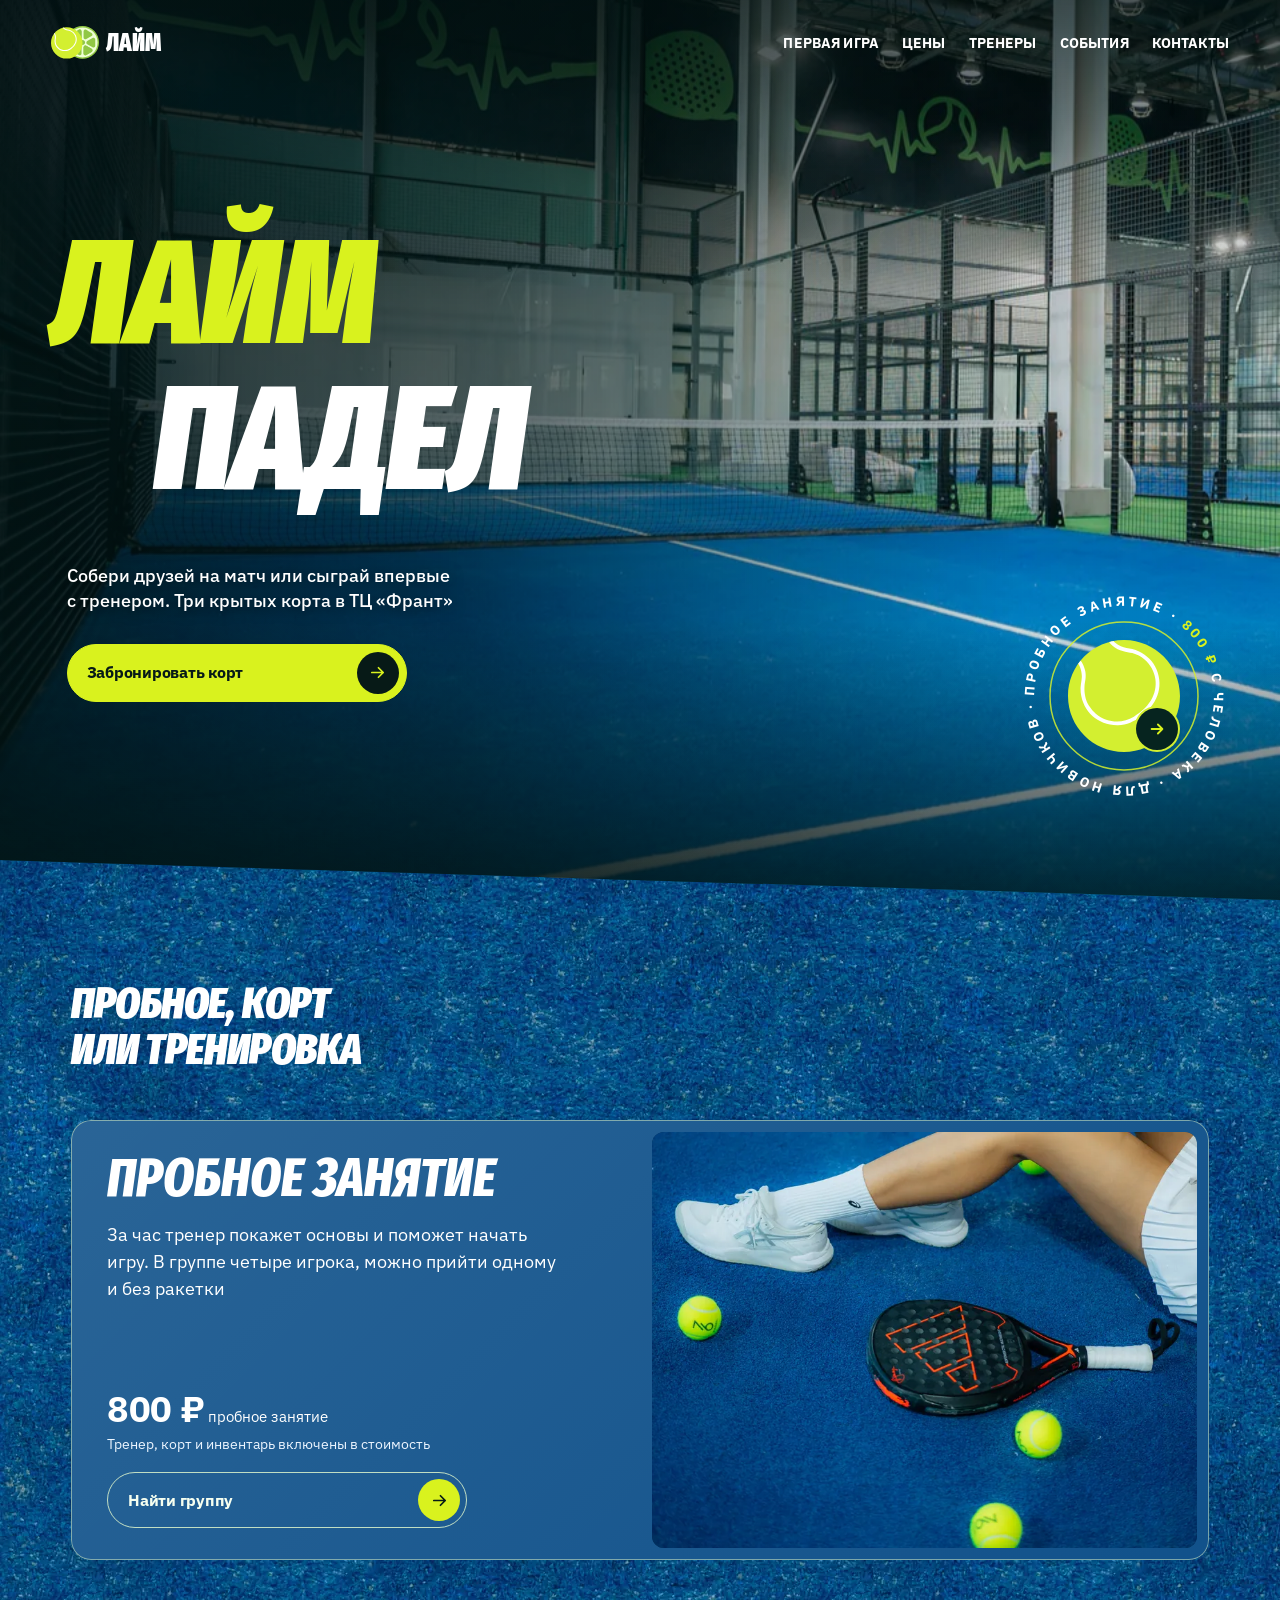
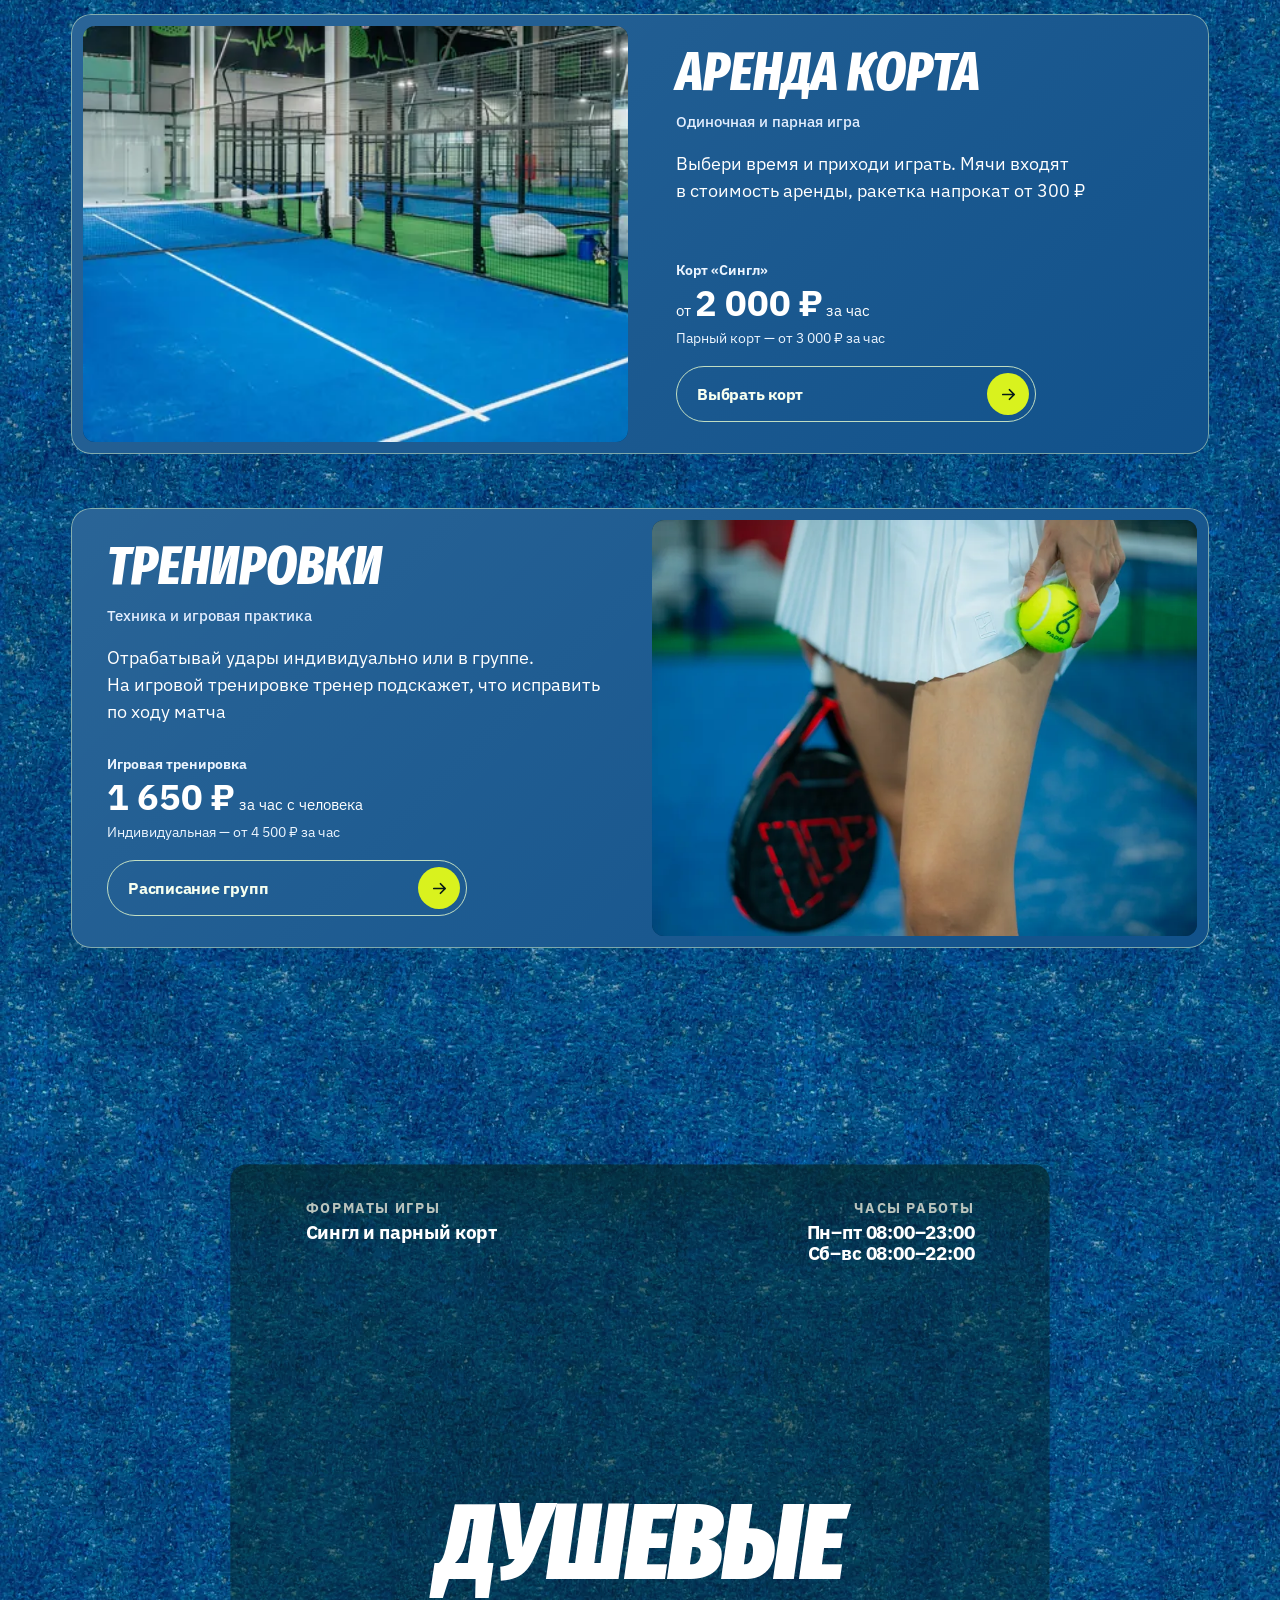
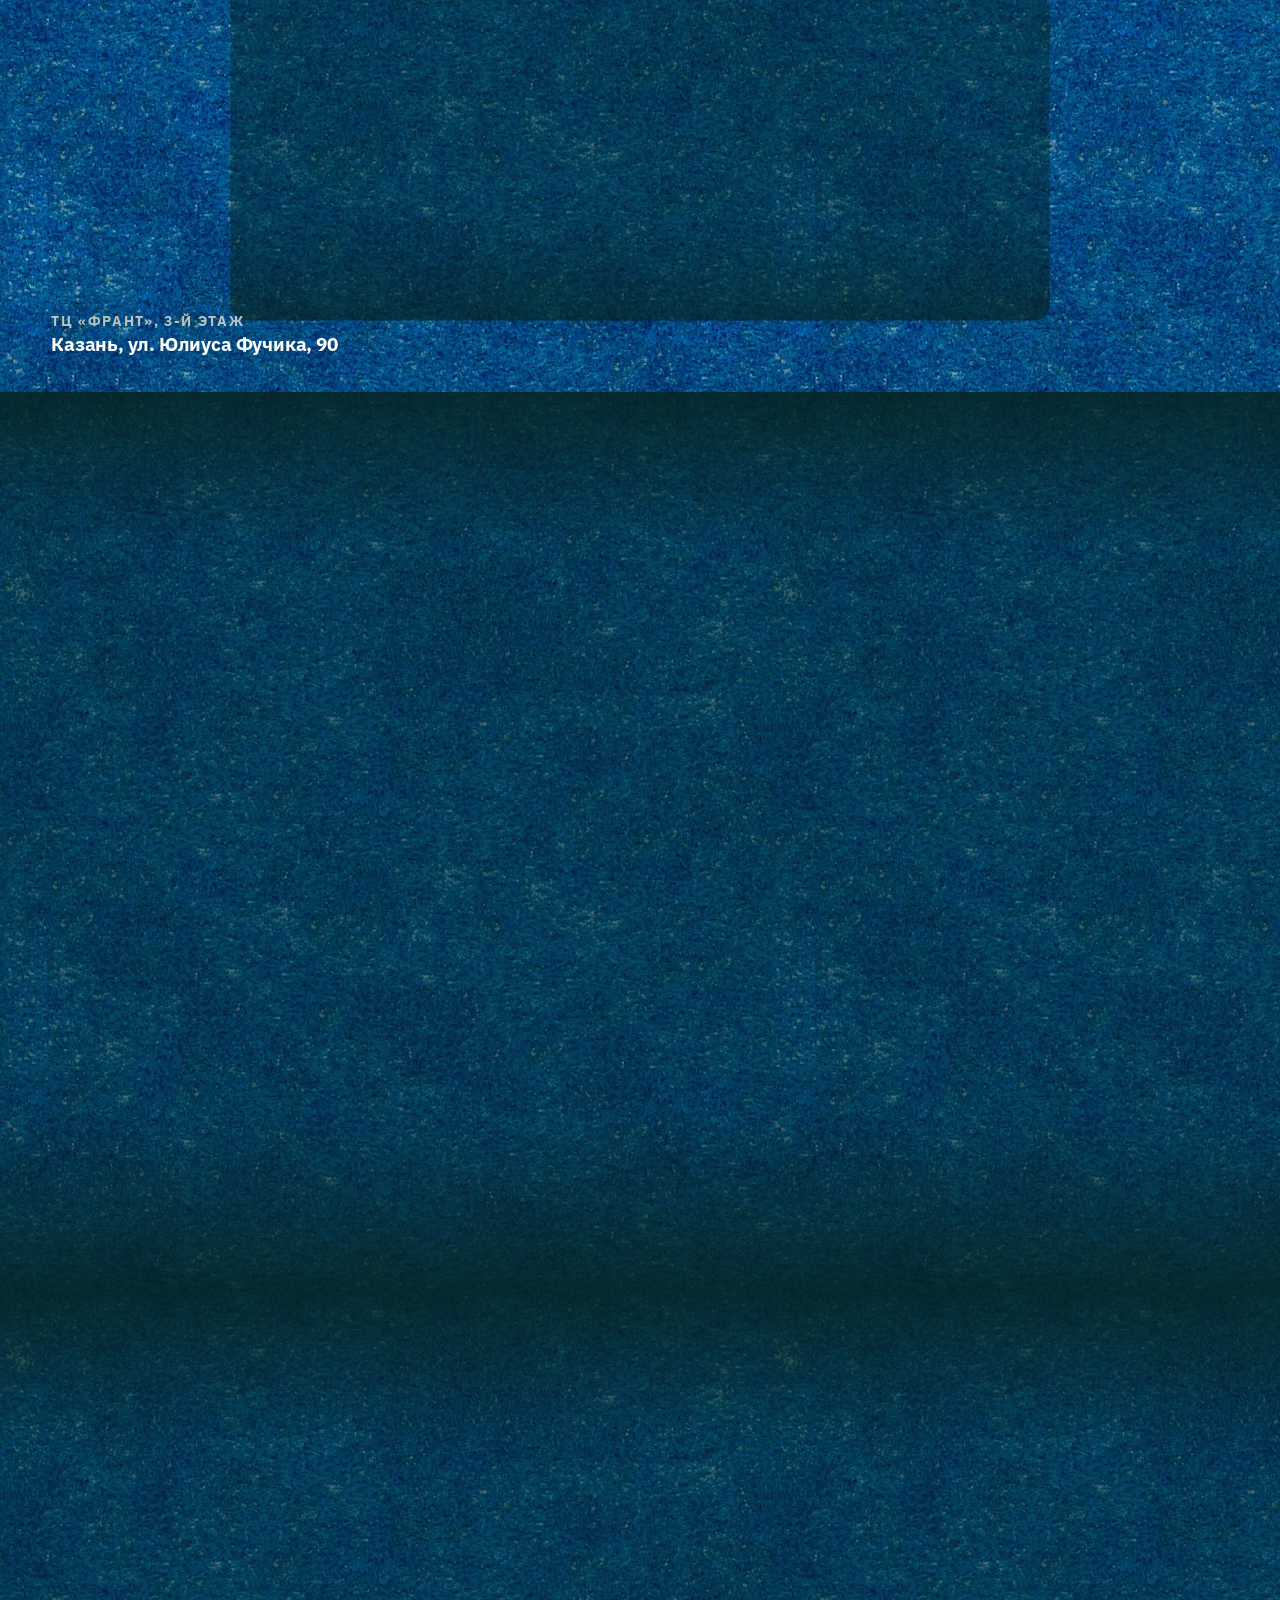
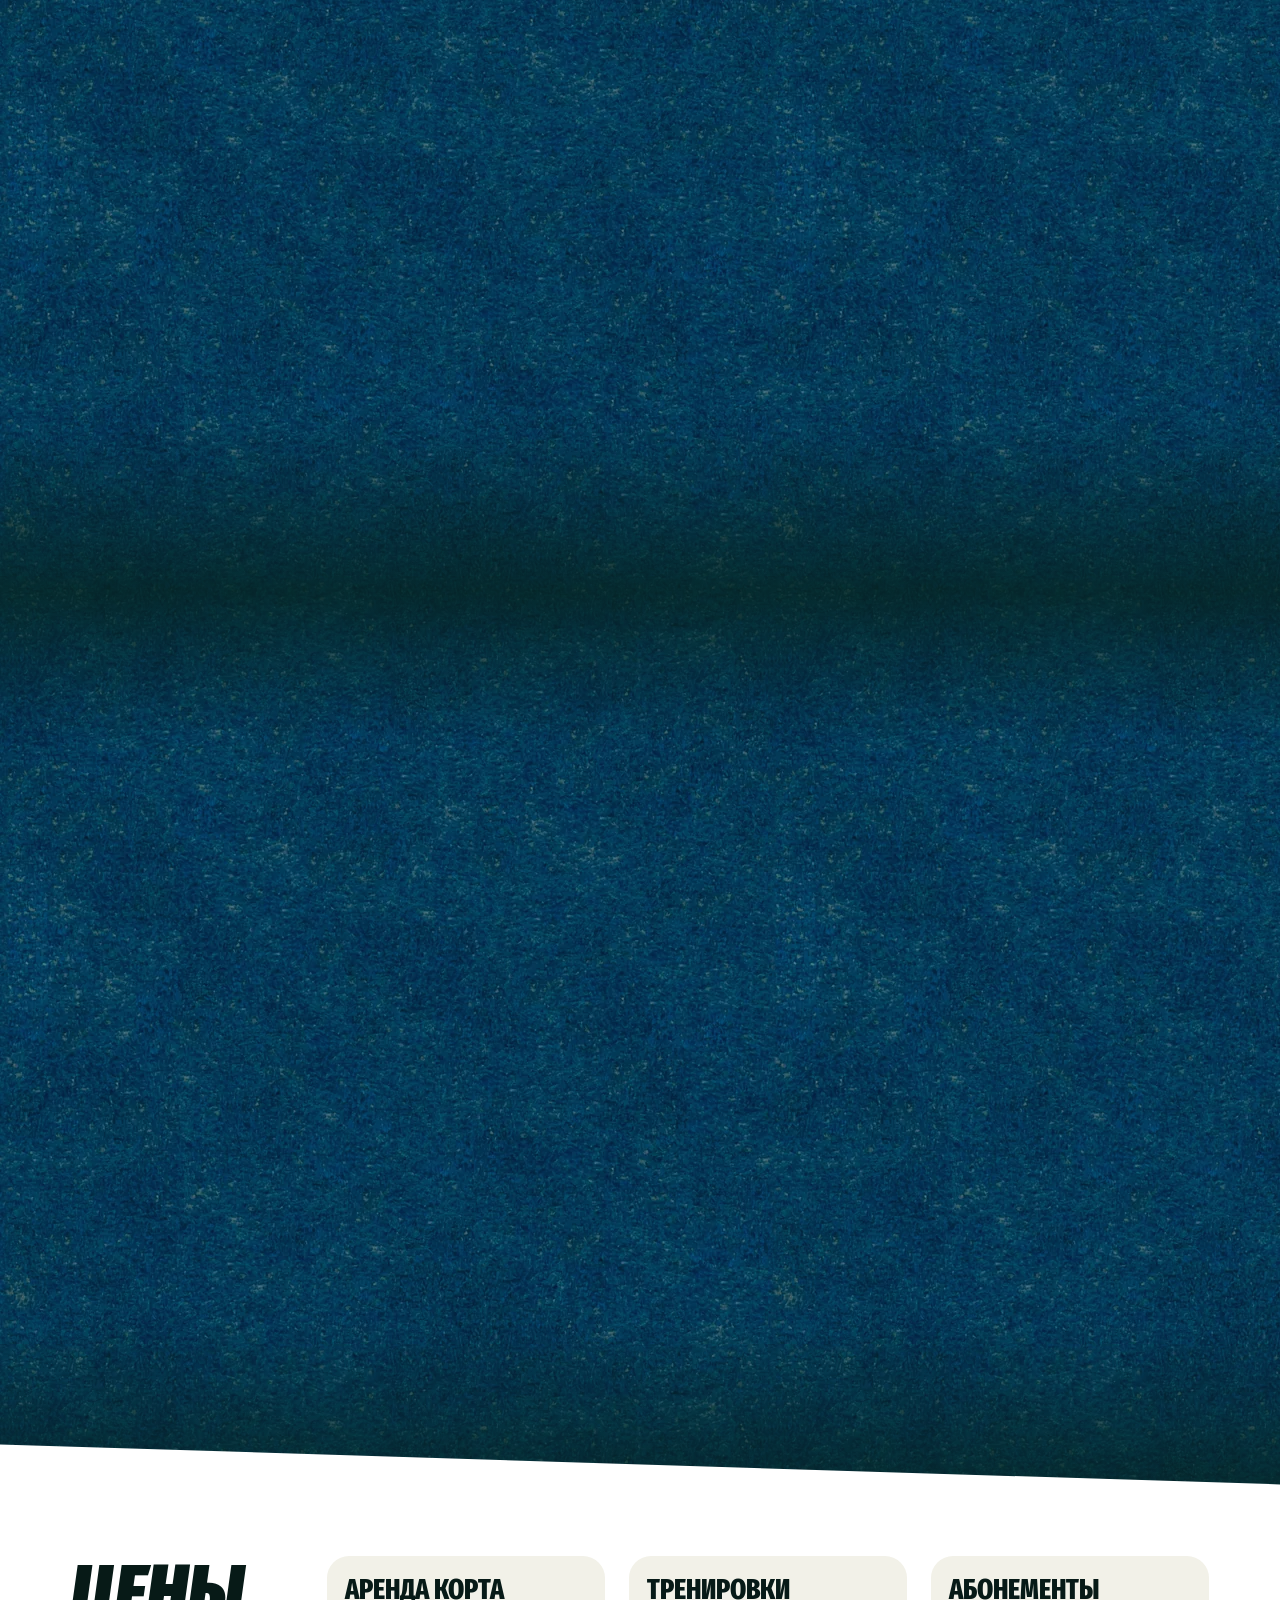
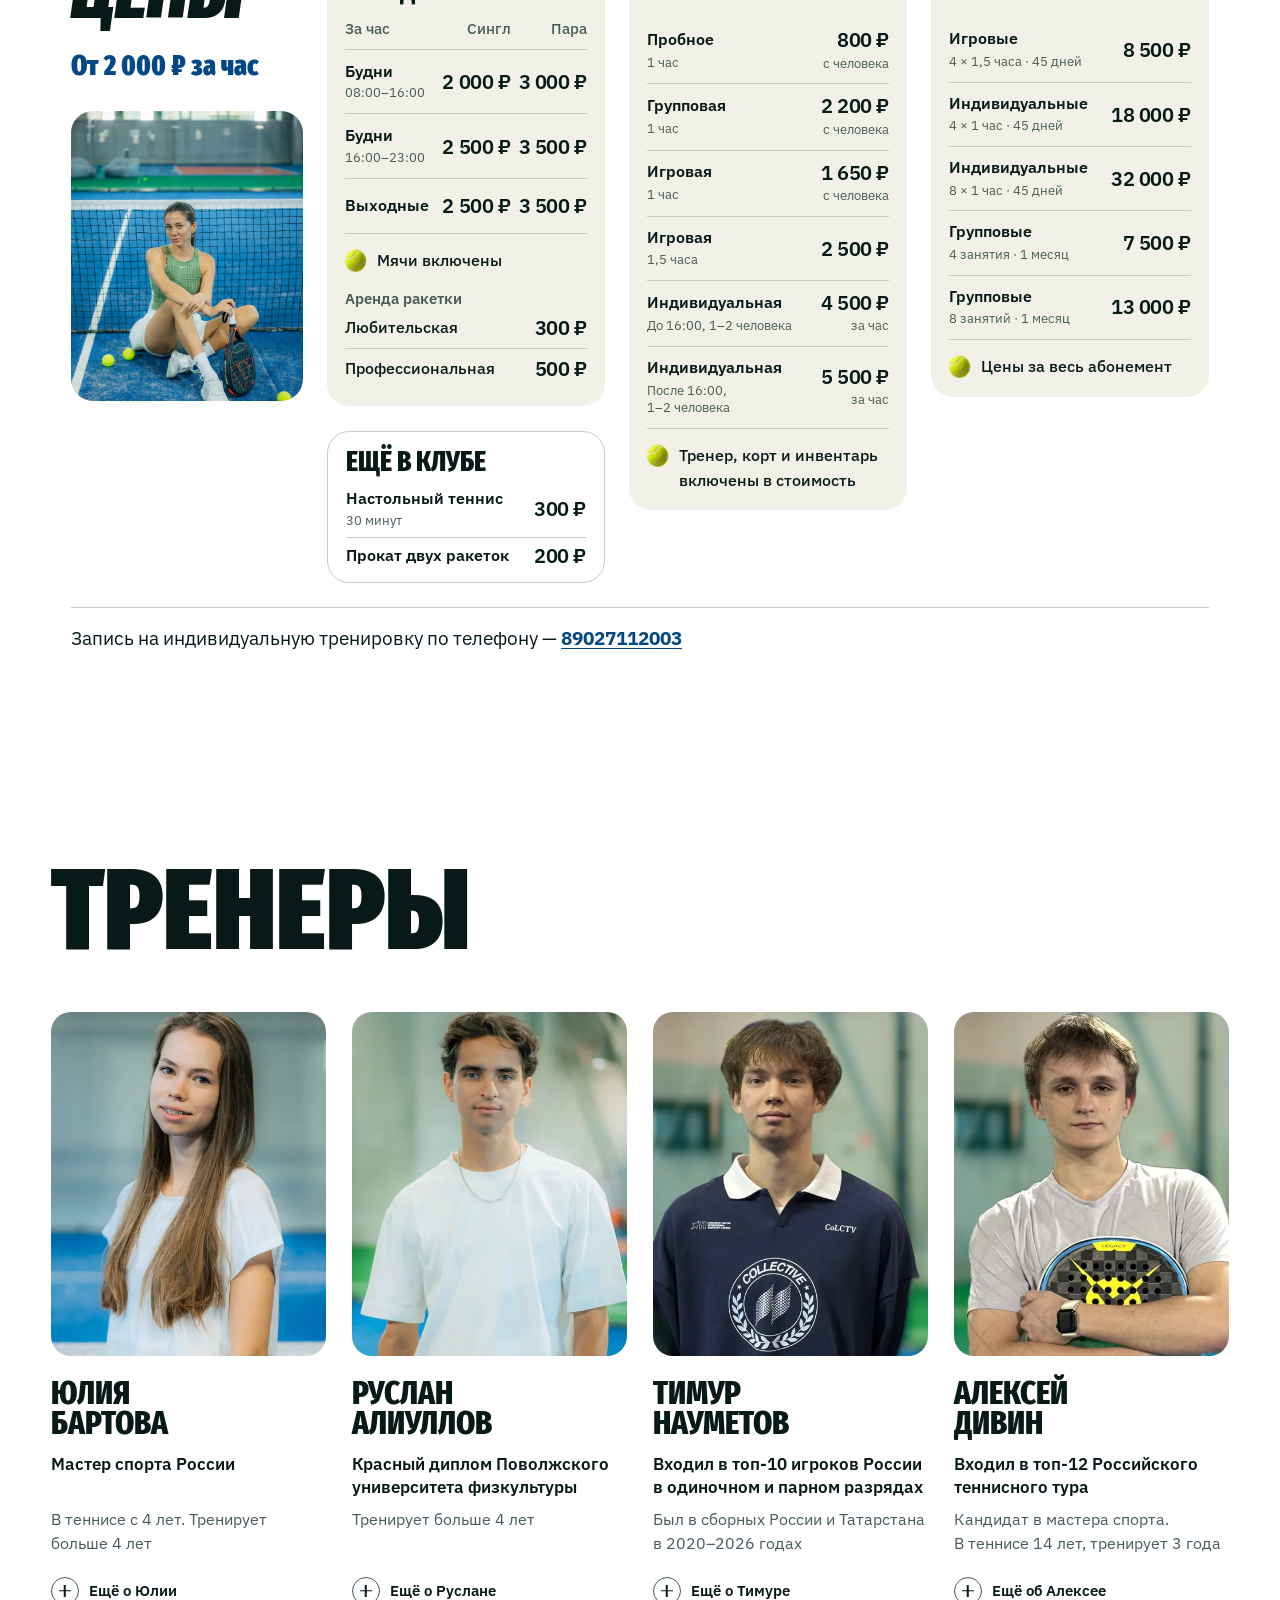
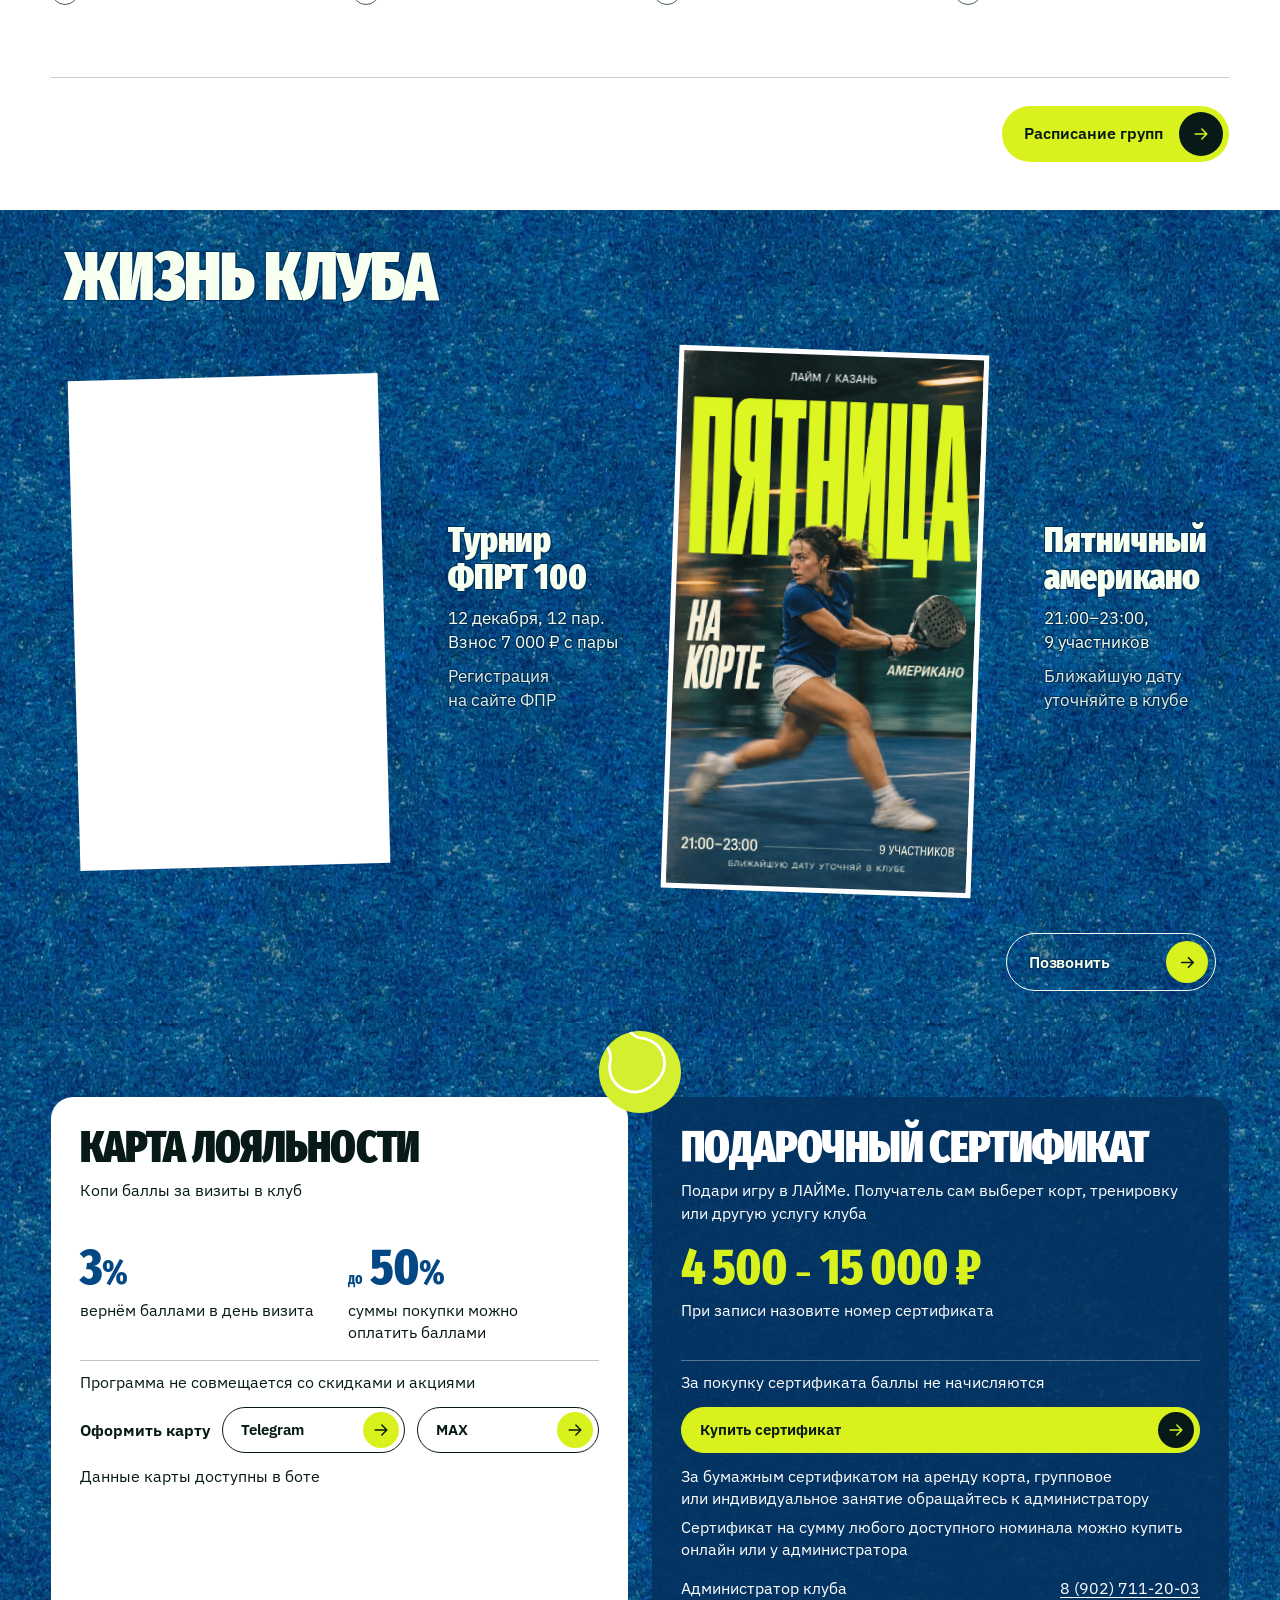
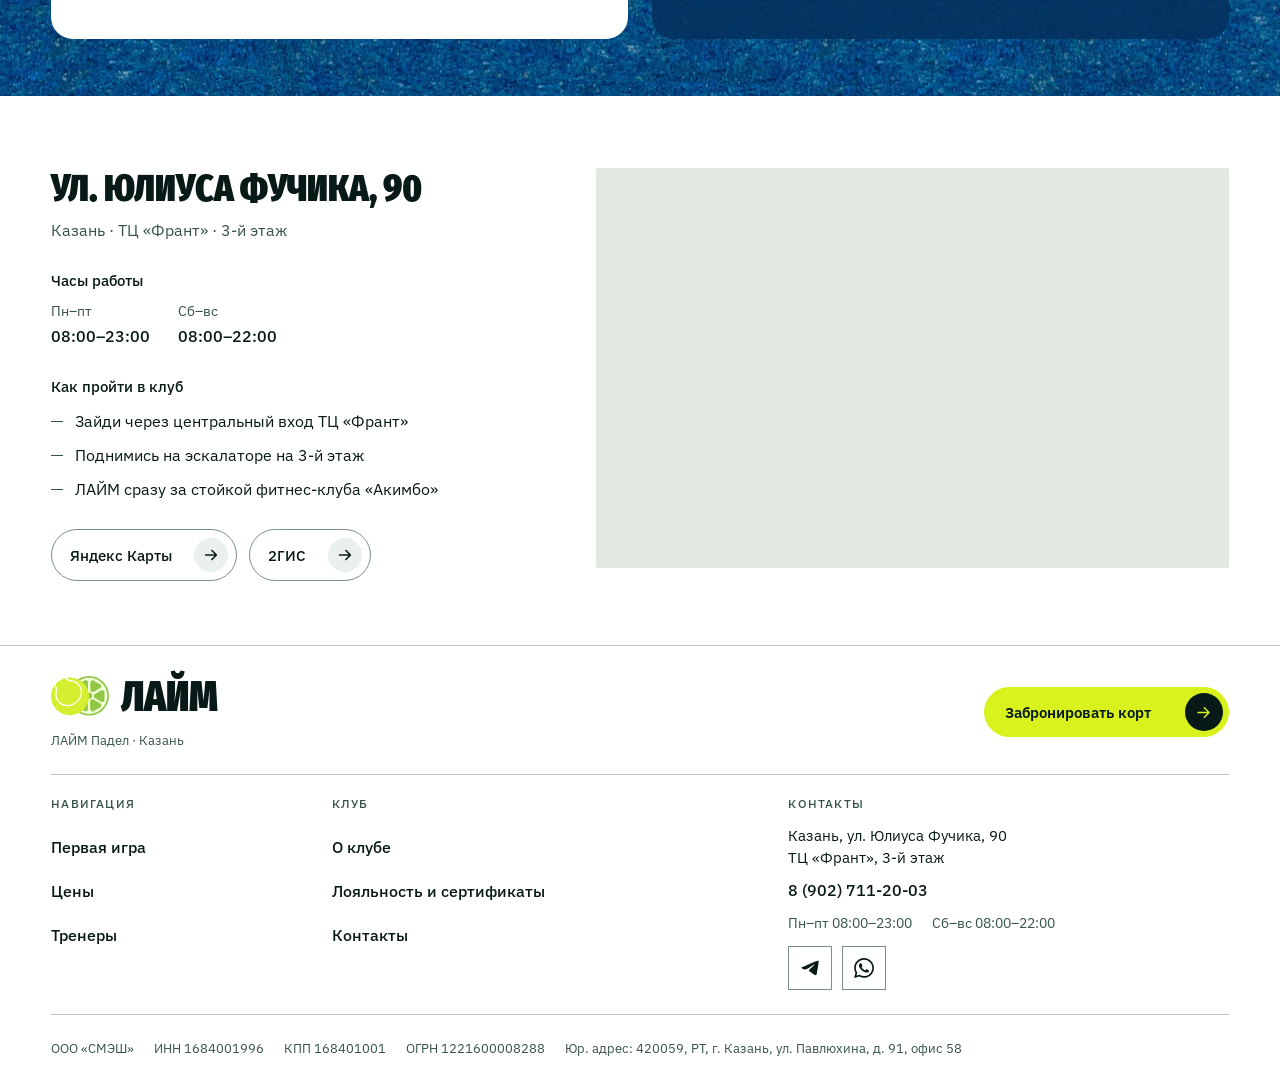
==== commit acf0d263: "обновление сайта" ====
--- a/index.html
+++ b/index.html
@@ -1243,6 +1243,21 @@
 
 </style>
   <style data-preview-source="prototype/club.css">
+@font-face {
+  font-family: 'Fira Sans Extra Condensed';
+  font-style: normal;
+  font-weight: 900;
+  font-display: swap;
+  src: url("prototype/assets/fonts/firasansextracondensed-normal-900.woff2") format('woff2');
+}
+@font-face {
+  font-family: 'Fira Sans Extra Condensed';
+  font-style: italic;
+  font-weight: 900;
+  font-display: swap;
+  src: url("prototype/assets/fonts/firasansextracondensed-italic-900.woff2") format('woff2');
+}
+
 /* ---------- Блок «Клуб и пространство» (#club) ----------
    Единственное место стилей блока. В styles.css остались старые правила .club, .club-image,
    .club-copy (двухколоночная раскладка, фон-исходник 7 МБ) — разметки под них больше нет,
@@ -1670,84 +1685,76 @@
   transform: translateY(1px);
 }
 
-/* ---------- телефон ---------- */
-
-@media (max-width: 800px) {
-  .is-scene .scene__pin {
-    --f: clamp(2.2rem, 12vw, 4.2rem); /* «СО ШКАФЧИКАМИ» помещается и на 320 */
-  }
-
-  .is-scene .scene__pin::before { height: 130px; }
-  .is-scene .scene__pin::after { height: 260px; background: linear-gradient(0deg, rgba(6, 36, 31, .82), rgba(6, 36, 31, 0)); }
-
-  .is-scene .scene__fact { max-width: 44vw; }
-  .is-scene .scene__fact:nth-child(1),
-  .is-scene .scene__fact:nth-child(2) { top: 24px; }
-  /* адрес над кнопками маршрута, всё — над нижней полосой «Записаться» */
-  .is-scene .scene__fact:nth-child(3) { bottom: 156px; max-width: 90vw; }
-
-  .is-scene .scene__routes {
-    left: 5vw;
-    right: 5vw;
-    bottom: 84px;
-    gap: 8px;
-  }
-
-  .is-scene .scene__routes .club-route,
-  .scene__routes .club-route {
-    flex: 1;
-    min-width: 0;
-    min-height: 52px;
-    gap: 10px;
-    padding: 6px 6px 6px 14px;
-    font-size: .9rem;
-  }
-
-  .scene__routes .club-route__icon {
-    width: 38px;
-    height: 38px;
-  }
-
-  .scene__routes .club-route__long { display: none; }
-  .scene__routes .club-route__short { display: inline; }
-
-  .scene-club:not(.is-scene) .scene__routes {
-    flex-wrap: nowrap;
-  }
-}
-
-/* Телефон: чуть меньше, чем на широком экране */
-@media (max-width: 560px) {
-  .scene-club:not(.is-scene) .scene__facts {
-    grid-template-columns: minmax(0, 1fr) max-content;
-    column-gap: 16px;
-  }
-  .scene__fact { font-size: .8rem; }
-  .scene__fact strong { font-size: 1.1rem; }
-}
-
-/* Узкий телефон: две кнопки рядом не помещаются — одна под другой */
-@media (max-width: 359px) {
-  .is-scene .scene__routes,
-  .scene-club:not(.is-scene) .scene__routes {
-    flex-direction: column;
-  }
-
-  .is-scene .scene__routes .club-route,
-  .scene__routes .club-route {
-    flex: none;
+/* ---------- Утверждённая мобильная сцена, 19.11.2026 ---------- */
+
+@media (max-width: 800px), (max-width: 950px) and (max-height: 479px) {
+  .scene-club {
+    --club-edge: max(16px, 5vw);
+    --club-header: 96px;
+  }
+
+  .scene-club .scene__fact { font-size: .75rem; letter-spacing: .08em; }
+  .scene-club .scene__fact strong { font-size: 1rem; line-height: 1.25; }
+
+  .scene-club.is-scene .scene__fact:nth-child(1),
+  .scene-club.is-scene .scene__fact:nth-child(2) { top: var(--club-header); max-width: calc(45vw - 8px); }
+  .scene-club.is-scene .scene__fact:nth-child(1) { left: var(--club-edge); }
+  .scene-club.is-scene .scene__fact:nth-child(2) { right: var(--club-edge); }
+  .scene-club.is-scene .scene__fact:nth-child(3) {
+    left: var(--club-edge);
+    bottom: max(84px, calc(env(safe-area-inset-bottom) + 64px));
+    max-width: calc(100% - 2 * var(--club-edge));
+  }
+
+  .scene-club.is-scene .scene__pin {
+    --f: clamp(2rem, 12vw, 4.2rem);
+    --words-top: calc(52svh - var(--title-h) / 2);
+  }
+  .scene-club.is-scene .scene__titles { left: var(--club-edge); right: var(--club-edge); }
+  /* Keep small facts legible even when a bright window passes beneath them. */
+  .home-page.page-flow-selected .scene-club .scene__photos picture::after {
+    background: linear-gradient(180deg,
+      rgba(6,36,31,.82), rgba(6,36,31,.7) 160px, transparent 240px,
+      transparent calc(100% - 280px), rgba(6,36,31,.7) calc(100% - 160px), rgba(6,36,31,.82)),
+      rgba(6,36,31,.5);
+  }
+
+  /* Static alternative: the same photo/title relationship, with every chapter visible. */
+  .home-page.page-flow-selected .scene-club:not(.is-scene) .scene__facts {
+    padding: var(--club-header) var(--club-edge) 32px;
+    grid-template-columns: minmax(0, 1fr) minmax(0, 1fr);
+    gap: 20px 16px;
+  }
+  .scene-club:not(.is-scene) .scene__fact { min-width: 0; }
+  .home-page.page-flow-selected .scene-club:not(.is-scene) .scene__frame {
+    position: relative;
+    display: grid;
+    padding: 0;
+    isolation: isolate;
+  }
+  .scene-club:not(.is-scene) .scene__frame > * { grid-area: 1 / 1; }
+  .home-page.page-flow-selected .scene-club:not(.is-scene) .scene__words {
+    z-index: 1;
+    align-self: center;
+    padding-inline: var(--club-edge);
+    font-size: clamp(2rem, 12vw, 4.2rem);
+  }
+  .scene-club:not(.is-scene) .scene__photo {
+    position: relative;
     width: 100%;
-    min-height: 48px;
-  }
-
-  .is-scene .scene__fact:nth-child(3) { bottom: 204px; }
-
-  /* Подписи чуть меньше, чтобы «08:00–23:00» не ломалось, а адрес не наезжал на заголовок */
-  .scene__fact { font-size: .76rem; }
-  .scene__fact strong { font-size: 1.04rem; }
-
-  .is-scene .scene__pin {
-    --words-top: calc(42svh - var(--title-h) / 2); /* заголовок чуть выше центра: снизу адрес и две кнопки */
+    margin: 0;
+  }
+  .scene-club:not(.is-scene) .scene__photo img {
+    height: max(100svh, 420px);
+    aspect-ratio: auto;
+    border-radius: 0;
+  }
+  .scene-club:not(.is-scene) .scene__photo::after {
+    content: "";
+    position: absolute;
+    inset: 0;
+    border-radius: 0;
+    background: rgba(6, 36, 31, .5);
   }
 }
 
@@ -2174,6 +2181,7 @@
 .club-life__poster-stage{min-width:0;position:relative;perspective:850px;width:100%;padding:18px 10px}
 .club-life__print{--base-angle:-1.5deg;--mx:0px;--my:0px;--rx:0deg;--ry:0deg;--lift:0px;--depth:0px;--rz:0deg;position:relative;display:block;background:#fff;padding:7px;box-shadow:none;transform:translate3d(var(--mx),calc(var(--my) + var(--lift)),var(--depth)) rotateX(var(--rx)) rotateY(var(--ry)) rotateZ(calc(var(--base-angle) + var(--rz)));transition:transform 500ms var(--life-ease);transform-style:preserve-3d}
 .club-life__print.is-following{transition-duration:180ms;--lift:-12px;--depth:58px;will-change:transform}
+.club-life__print.is-following.is-touch-following{--lift:-6px;--depth:22px}
 .club-life__event:nth-child(2) .club-life__print{--base-angle:2deg}
 .club-life__poster{display:block;width:100%;height:auto}
 .club-life__signup{display:inline-flex;align-items:center;justify-content:space-between;gap:32px;min-width:240px;min-height:58px;padding:7px 7px 7px 22px;border:1px solid var(--life-ink);border-radius:999px;background:transparent;color:var(--life-ink);font:600 16px/1.2 var(--font-text);letter-spacing:-.015em;text-decoration:none;transition:transform 180ms var(--life-ease),border-color 180ms}
@@ -2510,9 +2518,9 @@
 #start .path-photo img { opacity: 1; }
 #start .path:hover .path-photo img { transform: scale(1.02); }
 #start .path:has(.path-cta:focus-visible) { outline: 3px solid #d9f21e; outline-offset: 4px; }
-/* JS opts in only if every card fits the viewport. The default is a readable list. */
+/* Tall mobile cards scroll to their bottom before they pin. No JS: readable list. */
 #start.is-stack .paths { gap: clamp(44px, 6svh, 72px); padding-bottom: 32px; }
-#start.is-stack .path-stage { position: sticky; top: var(--stack-top); align-self: start; }
+#start.is-stack .path-stage { position: sticky; top: var(--card-stack-top, var(--stack-top)); align-self: start; }
 #start.is-stack .path-stage:nth-child(1) { z-index: 1; }
 #start.is-stack .path-stage:nth-child(2) { z-index: 2; }
 #start.is-stack .path-stage:nth-child(3) { z-index: 3; }
@@ -2655,7 +2663,8 @@
 .button-motion__face{position:relative;box-sizing:border-box;flex:1 1 auto;min-width:0;margin:0;pointer-events:auto;transform:translate(var(--button-x,0px),var(--button-y,0px)) scale(var(--button-scale,1));transform-origin:50% 50%;transition:transform 300ms cubic-bezier(.22,.75,.18,1)}
 [data-button-motion].is-button-following>.button-motion__face{transition-duration:140ms;will-change:transform}
 [data-button-motion]:focus-visible{--button-y:-4px;--button-scale:1.055}
-[data-button-motion].is-button-pressing>.button-motion__face,[data-button-motion]:active>.button-motion__face{animation:none!important;transform:translateY(2px) scale(.95)!important}
+/* JS tracks pointer/key release; native :active can linger after a touch opens details. */
+[data-button-motion].is-button-pressing>.button-motion__face{animation:none!important;transform:translateY(2px) scale(.95)!important}
 @keyframes button-magnetic-release{0%{transform:translateY(2px) scale(.95)}45%{transform:translateY(-4px) scale(1.025)}75%{transform:translateY(1px) scale(.99)}100%{transform:translate(var(--button-x,0px),var(--button-y,0px)) scale(var(--button-scale,1))}}
 [data-button-motion].is-button-releasing>.button-motion__face{animation:button-magnetic-release 600ms cubic-bezier(.22,.75,.18,1)}
 /* Freeze the older independent icon/letter reactions. Menu open/close is a state. */
@@ -3036,13 +3045,14 @@
   </footer>
 
 <script data-preview-source="prototype/paths-stack.js">
-// Закрепление выполняет CSS. JS лишь проверяет, что карточки помещаются целиком.
+// Закрепление выполняет CSS. Высокая карточка сначала прокручивается до кнопки.
 (() => {
   const section = document.querySelector('#start');
   const cards = [...(section?.querySelectorAll('.path-stage > .path') ?? [])];
   if (cards.length < 2) return;
 
   const reduce = matchMedia('(prefers-reduced-motion: reduce)');
+  const narrow = matchMedia('(max-width: 800px)');
   let queued = false;
   let interacted = false;
 
@@ -3051,8 +3061,13 @@
     const top = parseFloat(getComputedStyle(section).getPropertyValue('--stack-top'));
     const height = window.visualViewport?.height ?? innerHeight;
     const available = height - top - 16;
-    const fits = cards.every(card => card.offsetHeight <= available);
-    section.classList.toggle('is-stack', !reduce.matches && fits);
+    const heights = cards.map(card => card.offsetHeight);
+    const fits = heights.every(value => value <= available);
+    // On a phone, pin the card only after its bottom has reached the viewport.
+    // A negative sticky top lets the whole tall card pass naturally before stacking.
+    cards.forEach((card, index) => card.parentElement.style.setProperty('--card-stack-top',
+      `${narrow.matches ? Math.min(top, height - heights[index] - 16) : top}px`));
+    section.classList.toggle('is-stack', !reduce.matches && (fits || narrow.matches));
   }
 
   function schedule() {
@@ -3169,13 +3184,15 @@
    слой с заголовками, фактами и маршрутом. Поэтому нет отставания от прокрутки.
    Скрипт только переключает заголовок, когда кадр пересекает середину экрана,
    и гасит нижние углы, когда к низу экрана подходит белый стык с «Ценами».
-   Прокрутку не перехватываем. На узких или низких экранах, без JS
+   Прокрутку не перехватываем. На очень низких экранах, без JS
    и при prefers-reduced-motion остаётся список кадров. */
 (() => {
   const club = document.querySelector('.scene-club');
   if (!club) return;
-  const wideScene = window.matchMedia('(min-width: 801px) and (min-height: 620px) and (prefers-reduced-motion: no-preference)');
+  // A phone gets the same scene. Only a short viewport or reduced motion needs a list.
+  const sceneAllowed = window.matchMedia('(max-width: 800px) and (min-height: 480px) and (prefers-reduced-motion: no-preference), (min-width: 801px) and (min-height: 620px) and (prefers-reduced-motion: no-preference)');
   const scene = club.querySelector('.scene');
+  const pin = club.querySelector('.scene__pin');
   const frames = [...club.querySelectorAll('.scene__frame')];
   let photos = null;
   let frameRequest = 0;
@@ -3204,12 +3221,15 @@
 
   const sync = () => {
     frameRequest = 0;
-    const { bottom } = photos.getBoundingClientRect();
-    const midpoint = window.innerHeight / 2;
+    const { top, bottom } = photos.getBoundingClientRect();
+    const height = pin.clientHeight;
+    // svh is stable while Safari's address bar changes size. Match the actual title layer.
+    const midpoint = height / 2;
+    if (bottom < 0 || top > window.innerHeight) return;
     // Середина окна выбирает главу даже после резкого прыжка.
     const index = [...photos.children].findIndex(picture => picture.getBoundingClientRect().bottom > midpoint);
     if (photos.children.length) show(index < 0 ? photos.children.length - 1 : index);
-    club.classList.toggle('is-ending', bottom - window.innerHeight < window.innerHeight * 0.3);
+    club.classList.toggle('is-ending', bottom - height < height * 0.3);
   };
 
   const schedule = () => {
@@ -3217,7 +3237,7 @@
   };
 
   const configure = () => {
-    if (wideScene.matches) {
+    if (sceneAllowed.matches) {
       if (!photos) build();
       club.classList.add('is-scene');
       window.addEventListener('scroll', schedule, { passive: true });
@@ -3233,7 +3253,7 @@
   };
 
   configure();
-  wideScene.addEventListener('change', configure);
+  sceneAllowed.addEventListener('change', configure);
 })();
 
 </script>
@@ -3330,17 +3350,19 @@
   const resets = [];
   document.querySelectorAll('.club-life__poster-stage').forEach(stage => {
     const sheet = stage.querySelector('.club-life__print');
-    let frame = 0, clientX = 0, clientY = 0;
+    let frame = 0, clientX = 0, clientY = 0, touchId = null, touchStartY = 0;
     const clear = () => {
       cancelAnimationFrame(frame); frame = 0;
-      sheet.classList.remove('is-following');
+      touchId = null;
+      sheet.classList.remove('is-following', 'is-touch-following');
       ['--mx', '--my', '--rx', '--ry', '--rz'].forEach(p => sheet.style.removeProperty(p));
     };
     const draw = () => {
       frame = 0;
       const rect = stage.getBoundingClientRect();
-      const x = Math.max(-1, Math.min(1, (clientX - rect.left) / rect.width * 2 - 1));
-      const y = Math.max(-1, Math.min(1, (clientY - rect.top) / rect.height * 2 - 1));
+      const strength = touchId === null ? 1 : .55;
+      const x = Math.max(-1, Math.min(1, (clientX - rect.left) / rect.width * 2 - 1)) * strength;
+      const y = Math.max(-1, Math.min(1, (clientY - rect.top) / rect.height * 2 - 1)) * strength;
       const values = {
         '--mx': x * 16 + 'px', '--my': y * 10 + 'px',
         '--rx': -y * 12 + 'deg', '--ry': x * 16 + 'deg', '--rz': x * 2 + 'deg'
@@ -3352,13 +3374,30 @@
       sheet.classList.add('is-following');
     };
     stage.addEventListener('pointerenter', start);
+    stage.addEventListener('pointerdown', event => {
+      if (event.pointerType !== 'touch' || !event.isPrimary || reduced.matches) return;
+      touchId = event.pointerId;
+      touchStartY = clientY = event.clientY;
+      clientX = event.clientX;
+      sheet.classList.add('is-following', 'is-touch-following');
+      if (!frame) frame = requestAnimationFrame(draw);
+    });
     stage.addEventListener('pointermove', event => {
+      // Yield to the native vertical gesture; never capture or cancel a touch.
+      if (event.pointerType === 'touch' && (event.pointerId !== touchId || Math.abs(event.clientY - touchStartY) > 8)) {
+        if (event.pointerId === touchId) clear();
+        return;
+      }
       if (!sheet.classList.contains('is-following')) start(event);
       if (!sheet.classList.contains('is-following')) return;
       clientX = event.clientX; clientY = event.clientY;
       if (!frame) frame = requestAnimationFrame(draw);
     });
     stage.addEventListener('pointerleave', clear); stage.addEventListener('pointercancel', clear);
+    const release = event => { if (event.pointerId === touchId) clear(); };
+    addEventListener('pointerup', release);
+    addEventListener('pointercancel', release);
+    addEventListener('scroll', () => { if (touchId !== null) clear(); }, { passive: true });
     resets.push(clear);
   });
   const reset = () => resets.forEach(clear => clear());
@@ -3553,7 +3592,8 @@
  function refresh(){
   refreshFrame=0;reset();const all=[...document.querySelectorAll(selector)];const items=[];
   // Restore all native layouts together, then read, then write: no per-button thrash.
-  for(const target of all){target.setAttribute('data-button-motion','');if(!target.getClientRects().length||target.matches('[hidden]'))continue;const face=faces.get(target);clearTimeout(releaseTimers.get(target));target.classList.remove('is-button-releasing','is-motion-ready');if(face)face.style.setProperty('display','contents','important');items.push({target,face})}
+  // Opening a menu refreshes sizes, but must not cancel the release just triggered by touch.
+  for(const target of all){target.setAttribute('data-button-motion','');if(!target.getClientRects().length||target.matches('[hidden]'))continue;const face=faces.get(target);target.classList.remove('is-motion-ready');if(face)face.style.setProperty('display','contents','important');items.push({target,face})}
   const snapshots=items.map(item=>{const s=getComputedStyle(item.target),r=item.target.getBoundingClientRect(),values={};for(const name of paint)values[name]=s[name];return{...item,values,display:s.display,width:parseFloat(s.width)||item.target.offsetWidth,height:parseFloat(s.height)||item.target.offsetHeight,visible:r.width>0&&r.height>0}});
   for(const item of snapshots){
    const {target,values}=item;let face=item.face;if(!item.visible)continue;
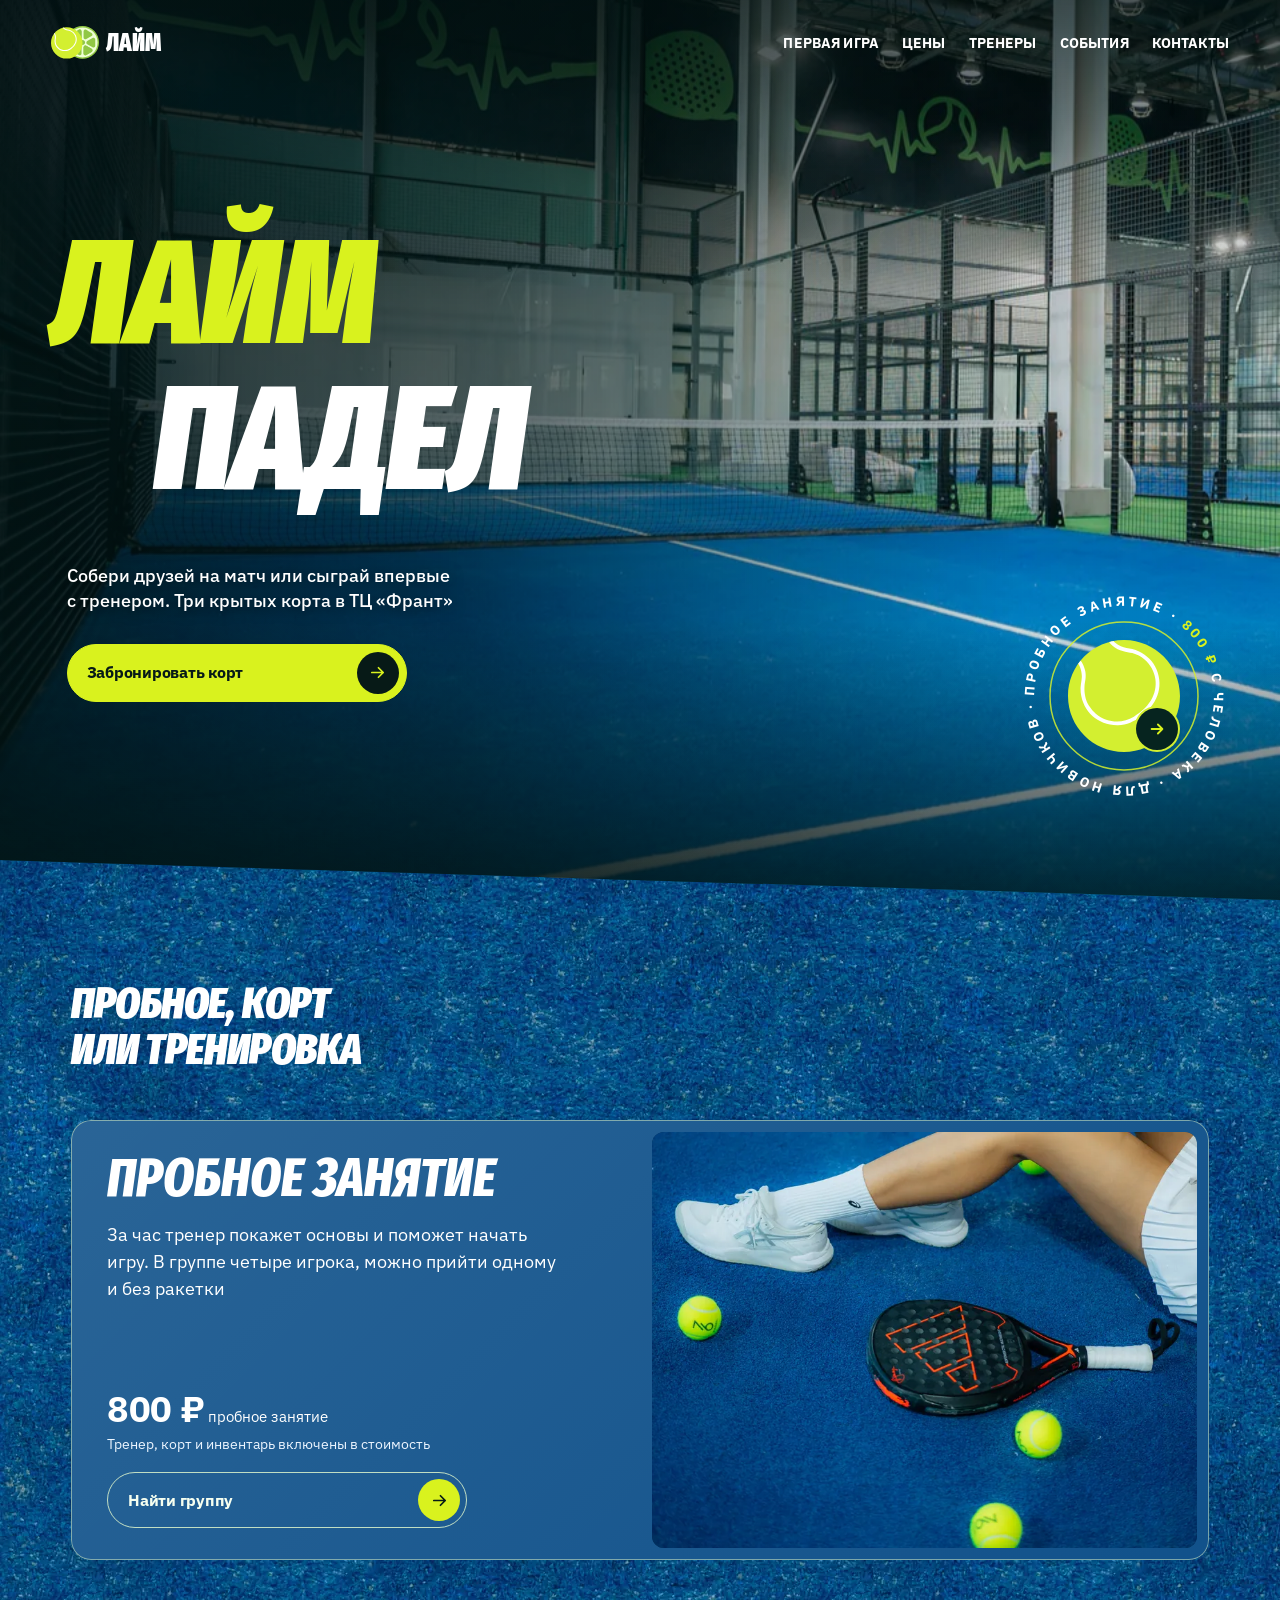
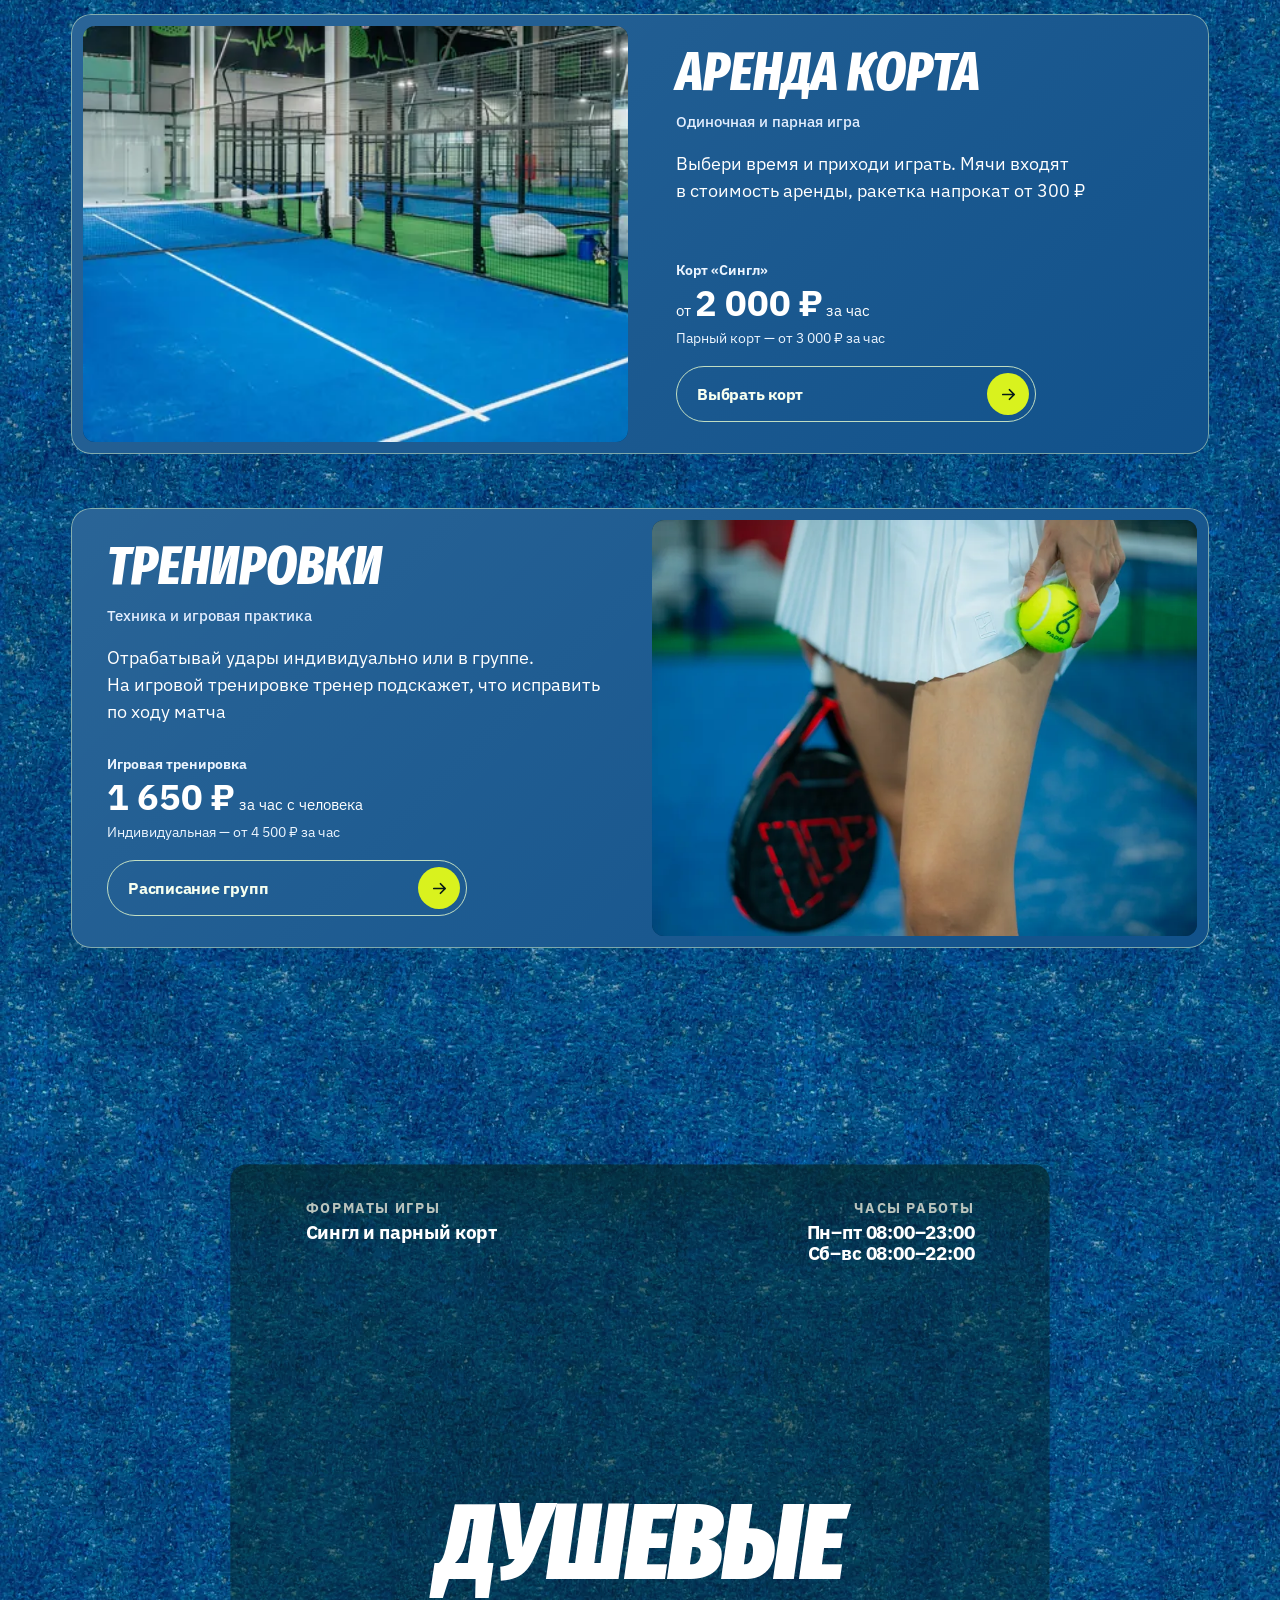
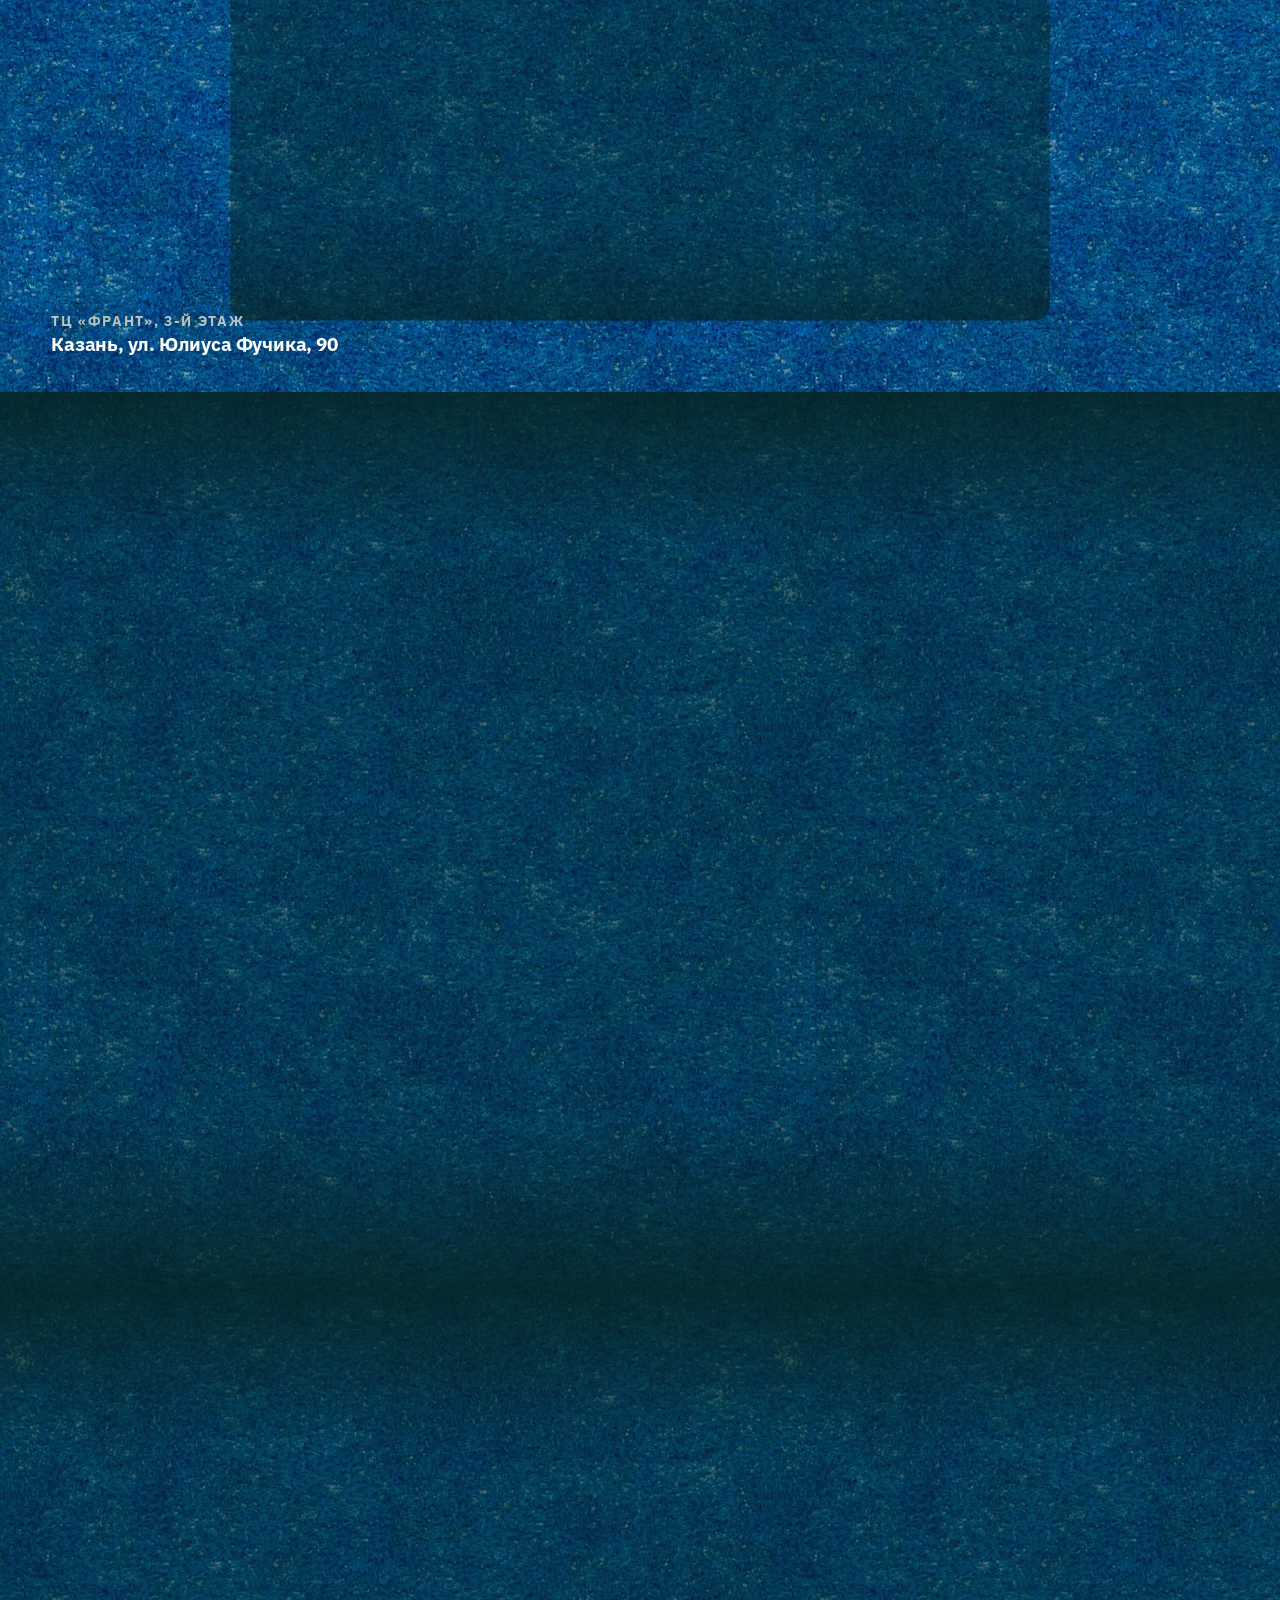
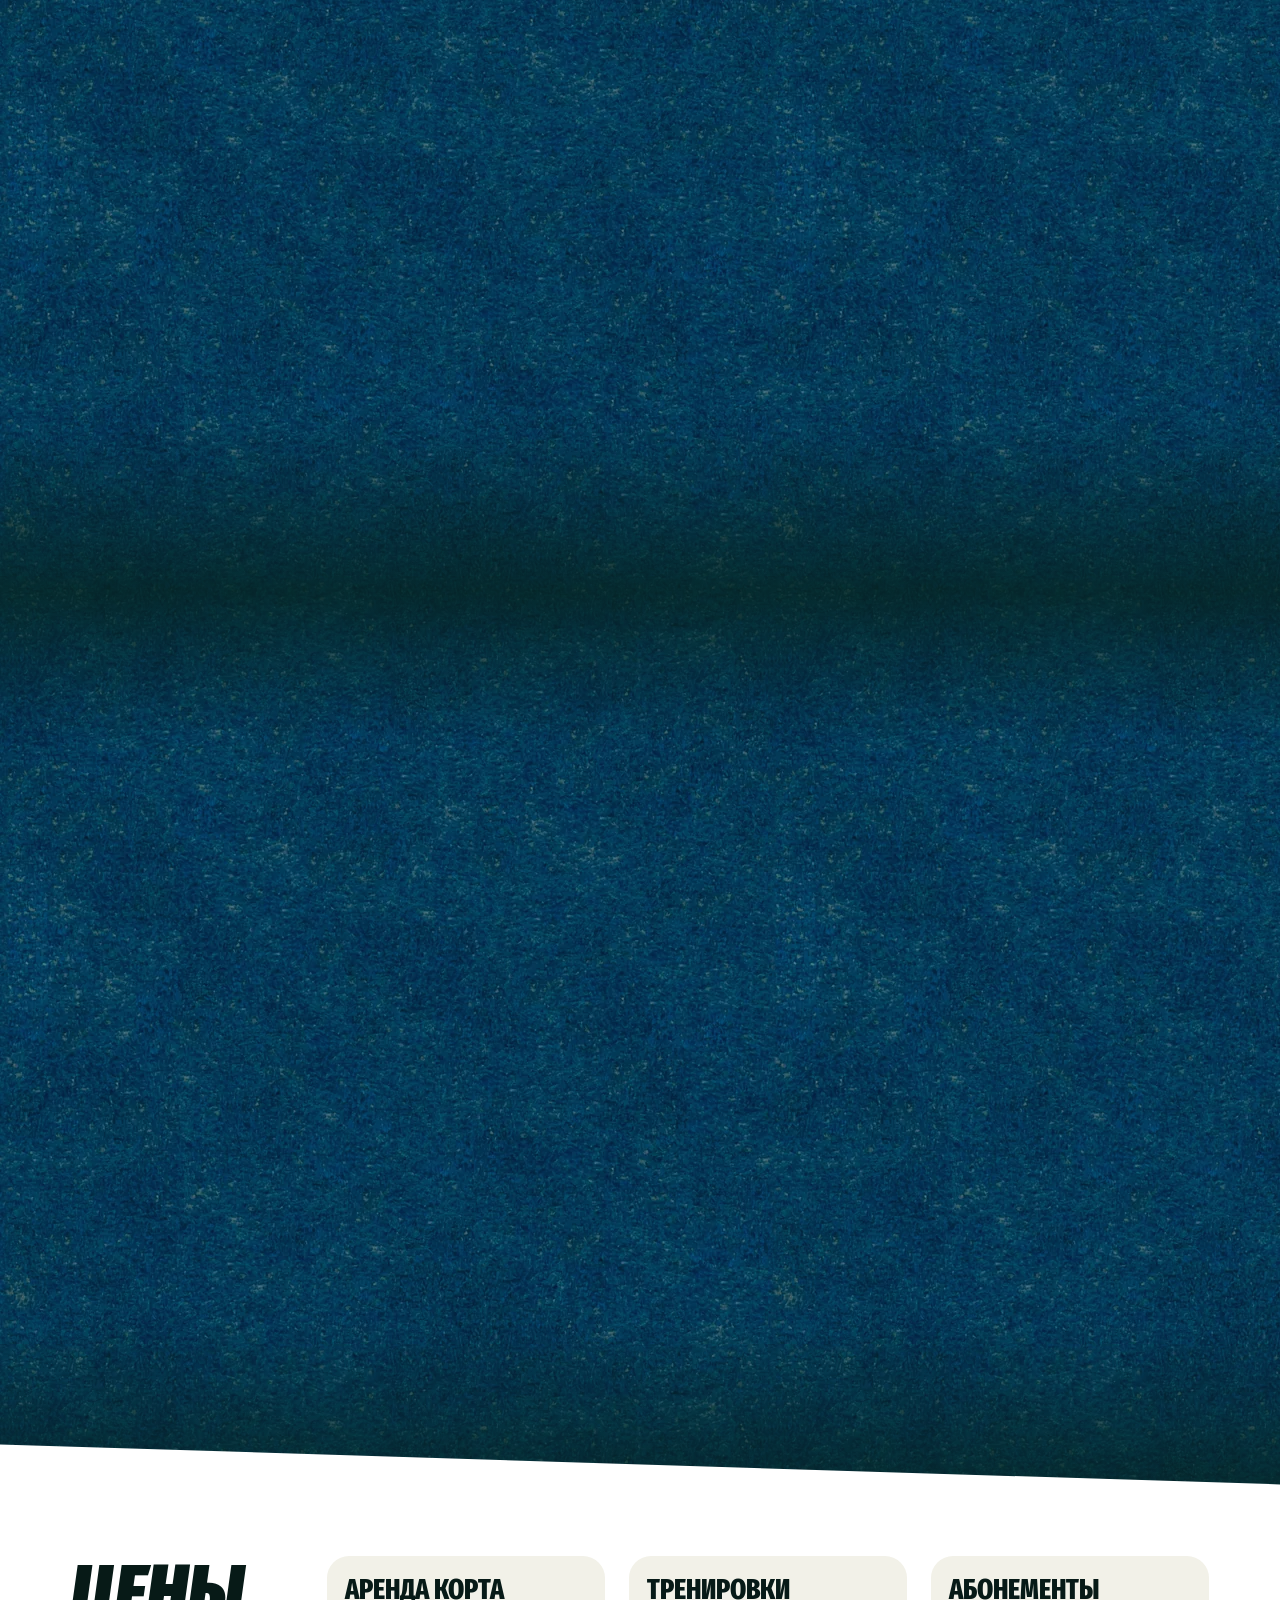
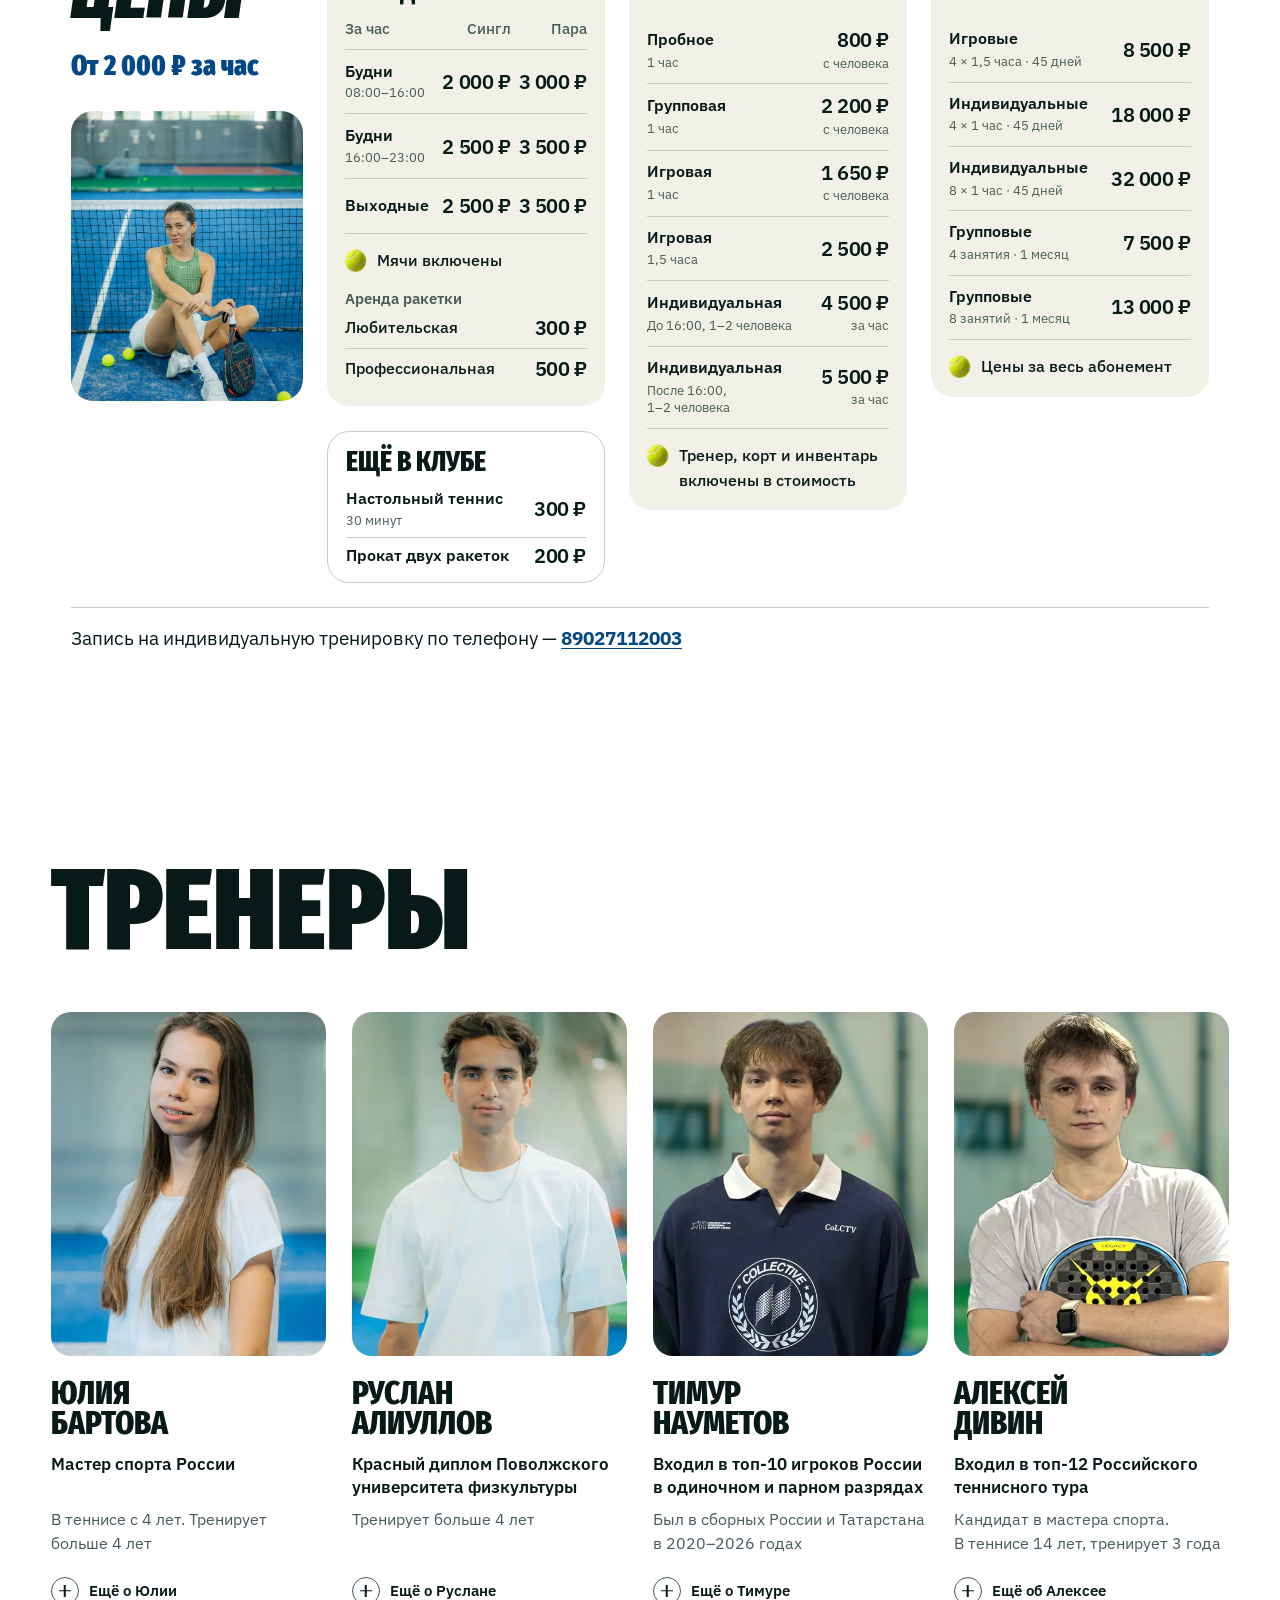
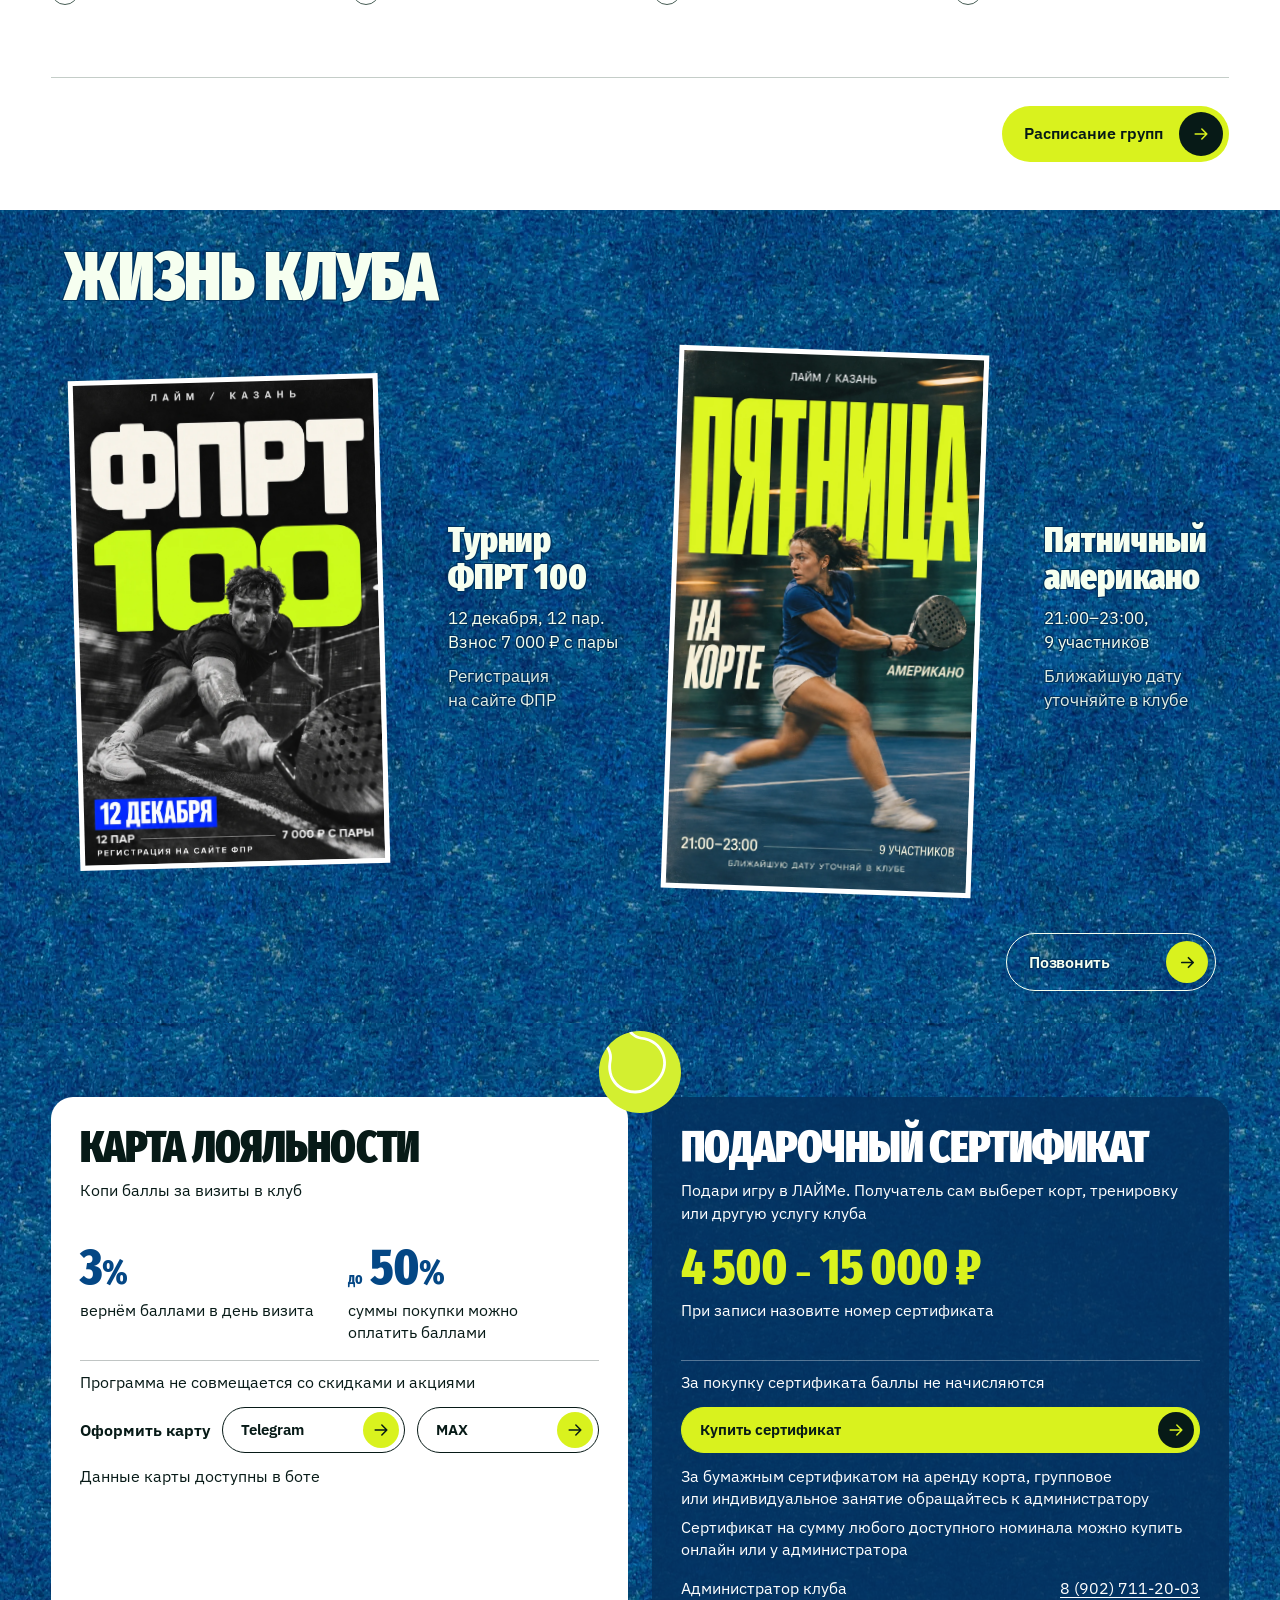
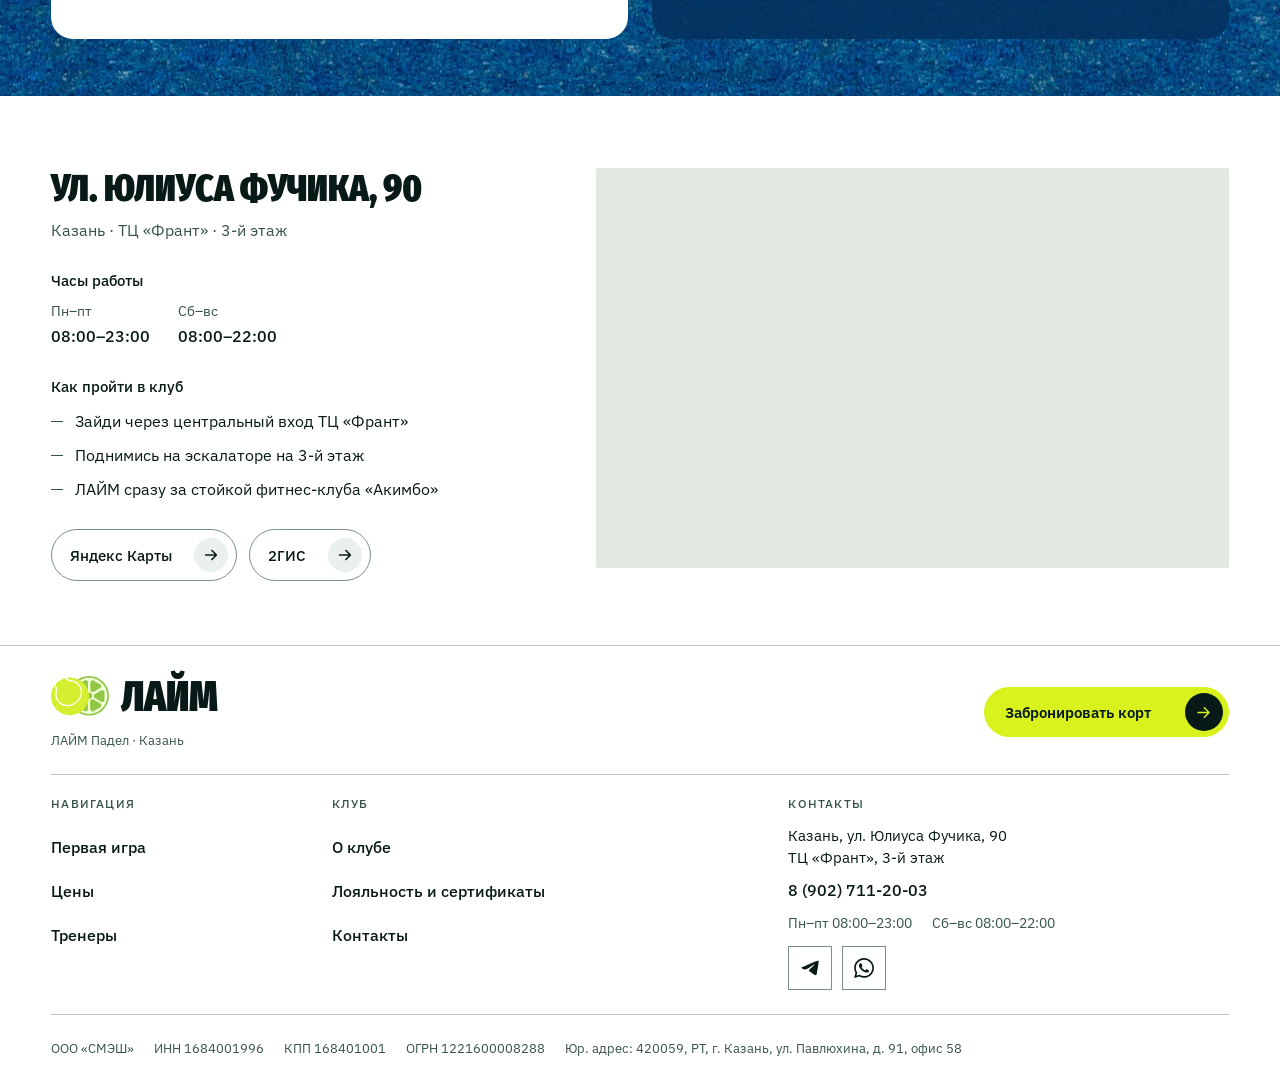
==== commit 9f66854f: "обновление сайта" ====
--- a/index.html
+++ b/index.html
@@ -1689,7 +1689,7 @@
 
 @media (max-width: 800px), (max-width: 950px) and (max-height: 479px) {
   .scene-club {
-    --club-edge: max(16px, 5vw);
+    --club-edge: 16px;
     --club-header: 96px;
   }
 
@@ -1697,20 +1697,26 @@
   .scene-club .scene__fact strong { font-size: 1rem; line-height: 1.25; }
 
   .scene-club.is-scene .scene__fact:nth-child(1),
-  .scene-club.is-scene .scene__fact:nth-child(2) { top: var(--club-header); max-width: calc(45vw - 8px); }
+  .scene-club.is-scene .scene__fact:nth-child(2) { top: 20px; max-width: calc(50% - 28px); }
   .scene-club.is-scene .scene__fact:nth-child(1) { left: var(--club-edge); }
   .scene-club.is-scene .scene__fact:nth-child(2) { right: var(--club-edge); }
   .scene-club.is-scene .scene__fact:nth-child(3) {
     left: var(--club-edge);
-    bottom: max(84px, calc(env(safe-area-inset-bottom) + 64px));
+    bottom: max(24px, env(safe-area-inset-bottom));
     max-width: calc(100% - 2 * var(--club-edge));
   }
 
   .scene-club.is-scene .scene__pin {
     --f: clamp(2rem, 12vw, 4.2rem);
-    --words-top: calc(52svh - var(--title-h) / 2);
+    --words-top: calc(50svh - var(--title-h) / 2);
   }
   .scene-club.is-scene .scene__titles { left: var(--club-edge); right: var(--club-edge); }
+  /* Full-width entry; the text stays attached to the frame corners. */
+  .home-page.page-flow-selected.is-window-motion .scene-club .scene__photos picture:first-child { clip-path: inset(var(--window-y, 0px) 0 0); }
+  .home-page.page-flow-selected.is-window-motion .scene-club .scene__fact:nth-child(1),
+  .home-page.page-flow-selected.is-window-motion .scene-club .scene__fact:nth-child(2) { transform: none; }
+  .home-page:has(> .site-header.is-scroll-nav-visible) .scene-club.is-scene .scene__fact:nth-child(1),
+  .home-page:has(> .site-header.is-scroll-nav-visible) .scene-club.is-scene .scene__fact:nth-child(2) { top: 92px; }
   /* Keep small facts legible even when a bright window passes beneath them. */
   .home-page.page-flow-selected .scene-club .scene__photos picture::after {
     background: linear-gradient(180deg,
@@ -2009,8 +2015,12 @@
   #prices .prices__card h3 { font-size: 30px; }
   #prices .prices__train .prices__actions { flex-direction: column; align-items: stretch; }
 }
+@media (max-width: 800px) {
+  #prices { padding-block: 104px; }
+  #prices .prices__wrap { gap: 40px; }
+}
 @media (max-width: 560px) {
-  #prices { --prices-edge: 24px; padding-block: 72px; }
+  #prices { --prices-edge: 24px; }
   .prices__col--lead { margin-bottom: 0; }
 }
 @media (max-width: 400px) {
@@ -2143,9 +2153,15 @@
   #coaches:not(.is-flip-ready) .coaches__card { margin-bottom: 36px; }
 }
 
+/* Mobile rhythm selected on 19.11.2026; subgrid's internal rows stay compact. */
+@media (max-width: 800px) {
+  #coaches { padding-block: 104px; }
+  #coaches .coaches__title { margin-bottom: 48px; }
+  #coaches .coaches__actions { margin-top: 48px; }
+}
 /* ---------- Телефон ---------- */
 @media (max-width: 700px) {
-  #coaches { padding: 72px max(5vw, 16px) 80px; }
+  #coaches { padding: 104px max(5vw, 16px); }
   #coaches .coaches__title { font-size: clamp(56px, 17vw, 76px); }
   .coaches__grid { --coaches-gap: 14px; }
   .coaches__photo { aspect-ratio: 4 / 5; border-radius: 14px; }
@@ -2201,7 +2217,7 @@
 /* Светлые волокна покрытия не прерывают контур букв. */
 .club-life h2,.club-life h3,.club-life__info p,.club-life__signup>span:first-child{text-shadow:-1px -1px 0 #00345f,0 -1px 0 #00345f,1px -1px 0 #00345f,1px 0 0 #00345f,1px 1px 0 #00345f,0 1px 0 #00345f,-1px 1px 0 #00345f,-1px 0 0 #00345f}
 /* Только стыки своего блока; содержимое тренеров и лояльности сохранено. */
-.home-page #coaches{padding-bottom:48px}
+@media(min-width:801px){.home-page #coaches{padding-bottom:48px}}
 .club-life + #loyalty-gift{--court-exit-cut:28px;padding-top:70px;clip-path:polygon(0 0,100% 0,100% 100%,0 calc(100% - var(--court-exit-cut)))}
 @media(hover:hover) and (pointer:fine){.club-life__signup:hover{transform:translateY(-2px);border-color:#d9f21e}.club-life__signup:hover .club-life__signup-icon svg{transform:translate(2px,-2px)}}
 @media(max-width:1379px) and (min-width:701px){
@@ -2220,9 +2236,14 @@
  .club-life__event{grid-row:span 2;grid-template-columns:minmax(0,1fr);grid-template-rows:subgrid;gap:12px;align-items:start}
  .club-life__poster-stage{max-width:330px;margin-inline:auto;align-self:end;padding:12px 10px 18px}
 }
-@media(max-width:800px){.club-life + #loyalty-gift{--court-exit-cut:18px}}
+@media(max-width:800px){
+ #club-life{padding-top:104px;padding-bottom:104px}
+ #club-life .club-life__inner{row-gap:40px}
+ #club-life .club-life__events{gap:64px}
+ #club-life .club-life__info{padding-top:24px}
+ .club-life + #loyalty-gift{--court-exit-cut:18px}
+}
 @media(max-width:700px){
- .home-page #coaches{padding-bottom:32px}
  .club-life{padding:28px 20px}
  .club-life__inner{grid-template-columns:minmax(0,1fr);row-gap:18px}
  .club-life h2{font-size:46px;grid-column:1}
@@ -2235,8 +2256,6 @@
  .club-life__info p{font-size:16px;margin-bottom:8px}
  .club-life__actions{grid-row:3;grid-column:1;margin:0;align-self:start;justify-self:end}
  .club-life__signup{width:220px;min-width:220px}
- .club-life + #loyalty-gift{padding-top:64px}
- .club-life + #loyalty-gift .benefits__brand-ball{top:20px}
 }
 @media(max-width:350px){.club-life h2{font-size:42px}}
 @media(prefers-reduced-motion:reduce){.club-life__print,.club-life__print.is-following{transform:none;transition:none}.club-life__signup,.club-life__signup-icon,.club-life__signup-icon svg{transition:none}.club-life__signup:hover,.club-life__signup:active,.club-life__signup:hover .club-life__signup-icon svg{transform:none}}
@@ -2417,10 +2436,10 @@
   #loyalty-gift .benefits__bots { grid-area: 1 / 2; }
 }
 @media (max-width:800px) {
-  #loyalty-gift { --benefit-ball-size: 68px; clip-path: polygon(0 0,100% 18px,100% 100%,0 calc(100% - 18px)); }
-  #loyalty-gift.benefits { padding-inline: 5vw; }
+  #loyalty-gift { --benefit-ball-size: 68px; --benefit-ball-top: 60px; clip-path: polygon(0 0,100% 18px,100% 100%,0 calc(100% - 18px)); }
+  #loyalty-gift.benefits { padding-inline: 5vw; padding-block: 104px; }
   #loyalty-gift.benefits .benefits__brand-ball { left: auto; right: 7vw; transform: none; }
-  #loyalty-gift .benefits__offers { grid-template-columns: minmax(0,1fr); row-gap: 16px; }
+  #loyalty-gift .benefits__offers { grid-template-columns: minmax(0,1fr); row-gap: 40px; }
   #loyalty-gift .benefits__offer { display: block; grid-row: auto; }
 }
 @media (max-width:480px) {
@@ -2450,8 +2469,8 @@
 }
 #start .intro-head { margin-bottom: var(--paths-heading-gap); }
 @media (max-width: 1100px) { #start { --paths-air: 88px; --paths-heading-gap: 40px; } }
-@media (max-width: 800px) { #start { --paths-edge: 32px; } }
-@media (max-width: 560px) { #start { --paths-edge: 24px; --paths-air: 72px; --paths-top: 56px; --paths-heading-gap: 32px; } }
+@media (max-width: 800px) { #start { --paths-edge: 32px; --paths-air: 104px; --paths-top: 104px; --paths-heading-gap: 48px; } }
+@media (max-width: 560px) { #start { --paths-edge: 24px; } }
 /* A bounded interpretation of GDP's stacked cards, in LAYM's existing colours and type. */
 #start {
   --card-height: 440px;
@@ -2525,7 +2544,14 @@
 #start.is-stack .path-stage:nth-child(2) { z-index: 2; }
 #start.is-stack .path-stage:nth-child(3) { z-index: 3; }
 #start.is-stack .paths:has(:focus-visible) .path-stage { position: relative; top: auto; }
-@media (max-width: 800px) { #start { --stack-top: 78px; } }
+/* Owner selected the reading runway and 104 px rhythm on 19.11.2026. */
+@media (max-width: 800px) {
+  #start { --stack-top: 78px; --paths-list-gap: 64px; --paths-read-hold: clamp(200px, 34svh, 340px); }
+  #start.is-stack .paths { gap: 80px; padding-bottom: 0; }
+  #start.is-stack .path-stage:not(:last-child) { padding-bottom: calc(var(--card-stack-fill, 0px) + var(--paths-read-hold)); }
+  #start.is-stack .path-stage { scroll-margin-top: 24px; }
+  #start.is-stack .paths:has(:focus-visible) .path-stage { padding-bottom: 0; }
+}
 @media (max-width: 1100px) {
   #start .path h3 { font-size: 44px; padding: 28px 28px 0; }
   #start .path-num { padding: 12px 28px 0; }
@@ -2533,7 +2559,7 @@
   #start .path-bottom { padding: 22px 28px 28px; }
 }
 @media (max-width: 700px) {
-  #start { --paths-list-gap: 40px; }
+  #start { --paths-list-gap: 64px; }
   #start .path { display: flex; flex-direction: column; min-height: 0; }
   #start .path-photo { order: -1; width: auto; aspect-ratio: 4 / 3; margin: 10px 10px 0; }
   #start .path h3 { padding: 24px 24px 0; font-size: clamp(36px, 10.5vw, 48px); }
@@ -2591,7 +2617,7 @@
 .visit__route:active{background:#eaf0ec}
 @media(max-width:1100px) and (min-width:801px){.visit{gap:4vw}.visit__title{font-size:clamp(2rem,3.2vw,2.25rem)}.visit__routes{gap:10px}.visit__route{gap:12px;padding-left:14px}}
 @media(max-width:800px){
- .visit{grid-template-columns:minmax(0,1fr);padding:52px max(16px,5vw) 40px;gap:28px}
+ .visit{grid-template-columns:minmax(0,1fr);padding:104px max(16px,5vw);gap:28px}
  .visit__title{font-size:clamp(2.25rem,7.4vw,3.6rem);max-width:100%}
  .visit__location{font-size:16px}.visit__hours{gap:24px}
  .visit__hours-title,.visit__way{margin-top:24px!important}
@@ -2642,7 +2668,7 @@
 .site-footer .site-footer__social:active{background:#efffd6;color:#071a17}
 @media(max-width:1100px) and (min-width:801px){.site-footer .site-footer__body{grid-template-columns:minmax(0,1fr) minmax(0,1fr);gap:4vw}.site-footer .site-footer__nav{gap:20px}}
 @media(max-width:800px){
- footer.site-footer{padding:24px max(16px,5vw) calc(24px + env(safe-area-inset-bottom,0px))}
+ footer.site-footer{padding:56px max(16px,5vw) calc(24px + env(safe-area-inset-bottom,0px))}
  .site-footer .site-footer__head{padding-bottom:20px}.site-footer .site-footer__booking{display:none}
  .site-footer .site-footer__brand img{width:48px;height:35px}.site-footer .site-footer__name{font-size:36px}
  .site-footer .site-footer__body{grid-template-columns:minmax(0,1fr);gap:22px;padding:18px 0 22px}
@@ -3053,20 +3079,32 @@
 
   const reduce = matchMedia('(prefers-reduced-motion: reduce)');
   const narrow = matchMedia('(max-width: 800px)');
+  // A stable viewport keeps Safari toolbar changes from retiming the stack.
+  const measure = document.createElement('span');
+  measure.setAttribute('aria-hidden', 'true');
+  measure.style.cssText = 'position:absolute;width:0;height:100svh;visibility:hidden;pointer-events:none';
+  section.prepend(measure);
   let queued = false;
   let interacted = false;
+  let configuration = '';
 
   function configure() {
     queued = false;
     const top = parseFloat(getComputedStyle(section).getPropertyValue('--stack-top'));
-    const height = window.visualViewport?.height ?? innerHeight;
+    const height = narrow.matches ? measure.getBoundingClientRect().height : (window.visualViewport?.height ?? innerHeight);
     const available = height - top - 16;
     const heights = cards.map(card => card.offsetHeight);
+    const key = [narrow.matches, reduce.matches, section.clientWidth, height, ...heights].join('|');
+    if (key === configuration) return;
+    configuration = key;
     const fits = heights.every(value => value <= available);
     // On a phone, pin the card only after its bottom has reached the viewport.
     // A negative sticky top lets the whole tall card pass naturally before stacking.
-    cards.forEach((card, index) => card.parentElement.style.setProperty('--card-stack-top',
-      `${narrow.matches ? Math.min(top, height - heights[index] - 16) : top}px`));
+    cards.forEach((card, index) => {
+      const pin = narrow.matches ? Math.min(top, height - heights[index] - 16) : top;
+      card.parentElement.style.setProperty('--card-stack-top', `${pin}px`);
+      card.parentElement.style.setProperty('--card-stack-fill', `${narrow.matches ? Math.max(0, height - pin - heights[index]) : 0}px`);
+    });
     section.classList.toggle('is-stack', !reduce.matches && (fits || narrow.matches));
   }
 
@@ -3142,6 +3180,7 @@
   let referenceY = Math.max(0, window.scrollY);
   let visible = false;
   let frame = 0;
+  let resizeUntil = 0;
 
   function updateHeader() {
     frame = 0;
@@ -3152,7 +3191,9 @@
     if (!floating || heldOpen) {
       referenceY = y;
       visible = floating && heldOpen;
-    } else if (Math.abs(y - referenceY) >= 12) {
+    } else if (mobile.matches && performance.now() < resizeUntil) {
+      referenceY = y;
+    } else if (Math.abs(y - referenceY) >= (mobile.matches ? (y < referenceY ? 72 : 120) : 12)) {
       visible = y < referenceY;
       referenceY = y;
     }
@@ -3168,7 +3209,10 @@
   }
 
   window.addEventListener('scroll', scheduleHeader, { passive: true });
-  window.addEventListener('resize', scheduleHeader, { passive: true });
+  window.addEventListener('resize', () => {
+    if (mobile.matches) { resizeUntil = performance.now() + 220; referenceY = Math.max(0, scrollY); }
+    scheduleHeader();
+  }, { passive: true });
   window.addEventListener('pageshow', scheduleHeader);
   header.addEventListener('focusin', scheduleHeader);
   header.addEventListener('focusout', scheduleHeader);
@@ -3273,15 +3317,16 @@
     if (!enabled) { lastProgress = null; return; }
     const top = club.getBoundingClientRect().top;
     // Fractional card heights can leave the section <1px from the native scroll target.
-    const p = top <= 1 ? 0 : Math.min(1,top / (innerHeight * .85));
+    const height = club.querySelector('.scene__pin').clientHeight;
+    const p = top <= 1 ? 0 : Math.min(1,top / (height * .85));
     if (p === lastProgress) return;
     lastProgress = p;
     const narrow = innerWidth <= 800;
-    const inset = document.documentElement.clientWidth * (narrow ? .12 : .18) * p;
+    const inset = narrow ? 0 : document.documentElement.clientWidth * .18 * p;
     club.style.setProperty('--window-x',`${inset}px`);
-    club.style.setProperty('--window-y',`${innerHeight * .08 * p}px`);
-    club.style.setProperty('--window-radius',`${16 * p}px`);
-    club.style.setProperty('--fact-shift-x',`${Math.max(0,inset + (narrow ? 12 : 24) - factEdge)}px`);
+    club.style.setProperty('--window-y',`${(narrow ? Math.min(16, height * .025) : innerHeight * .08) * p}px`);
+    club.style.setProperty('--window-radius',`${narrow ? 0 : 16 * p}px`);
+    club.style.setProperty('--fact-shift-x',`${narrow ? 0 : Math.max(0,inset + 24 - factEdge)}px`);
   };
   const schedule = () => { if (!queued) { queued = true; requestAnimationFrame(update); } };
   const measure = () => {
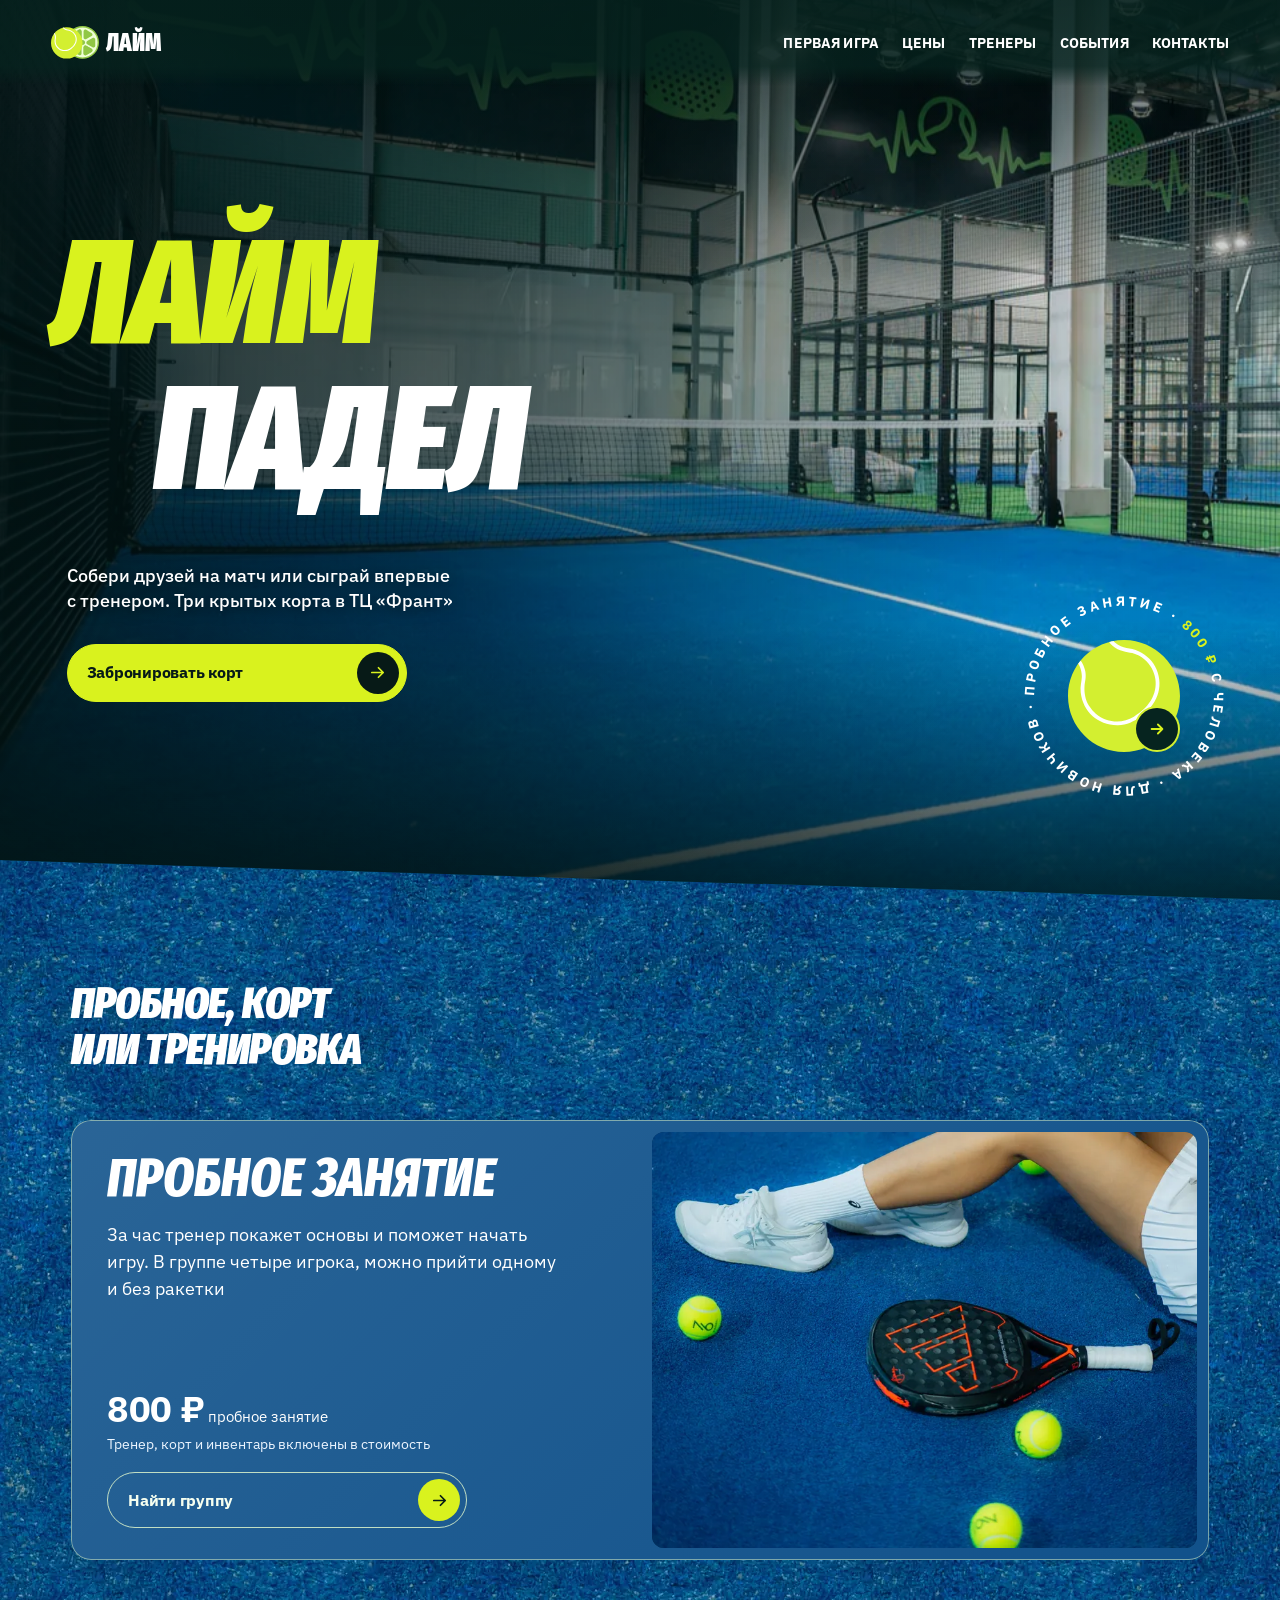
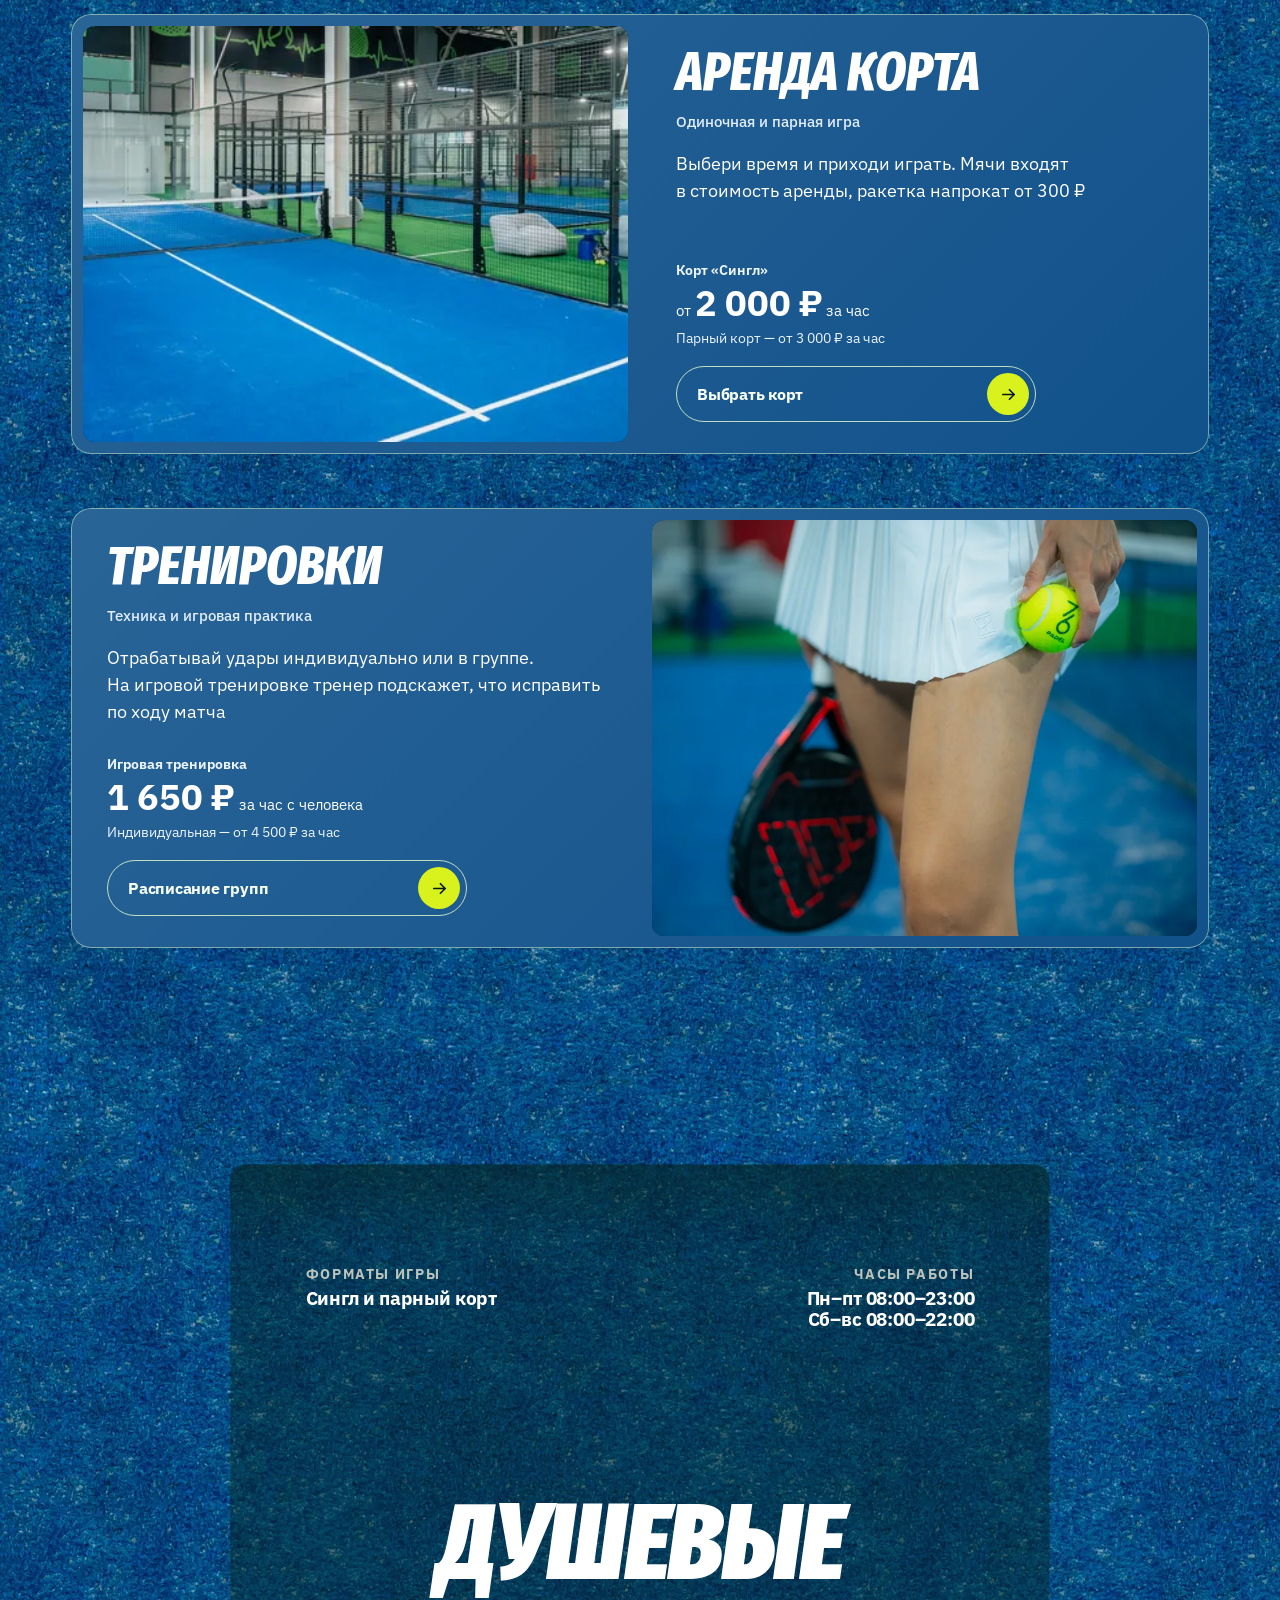
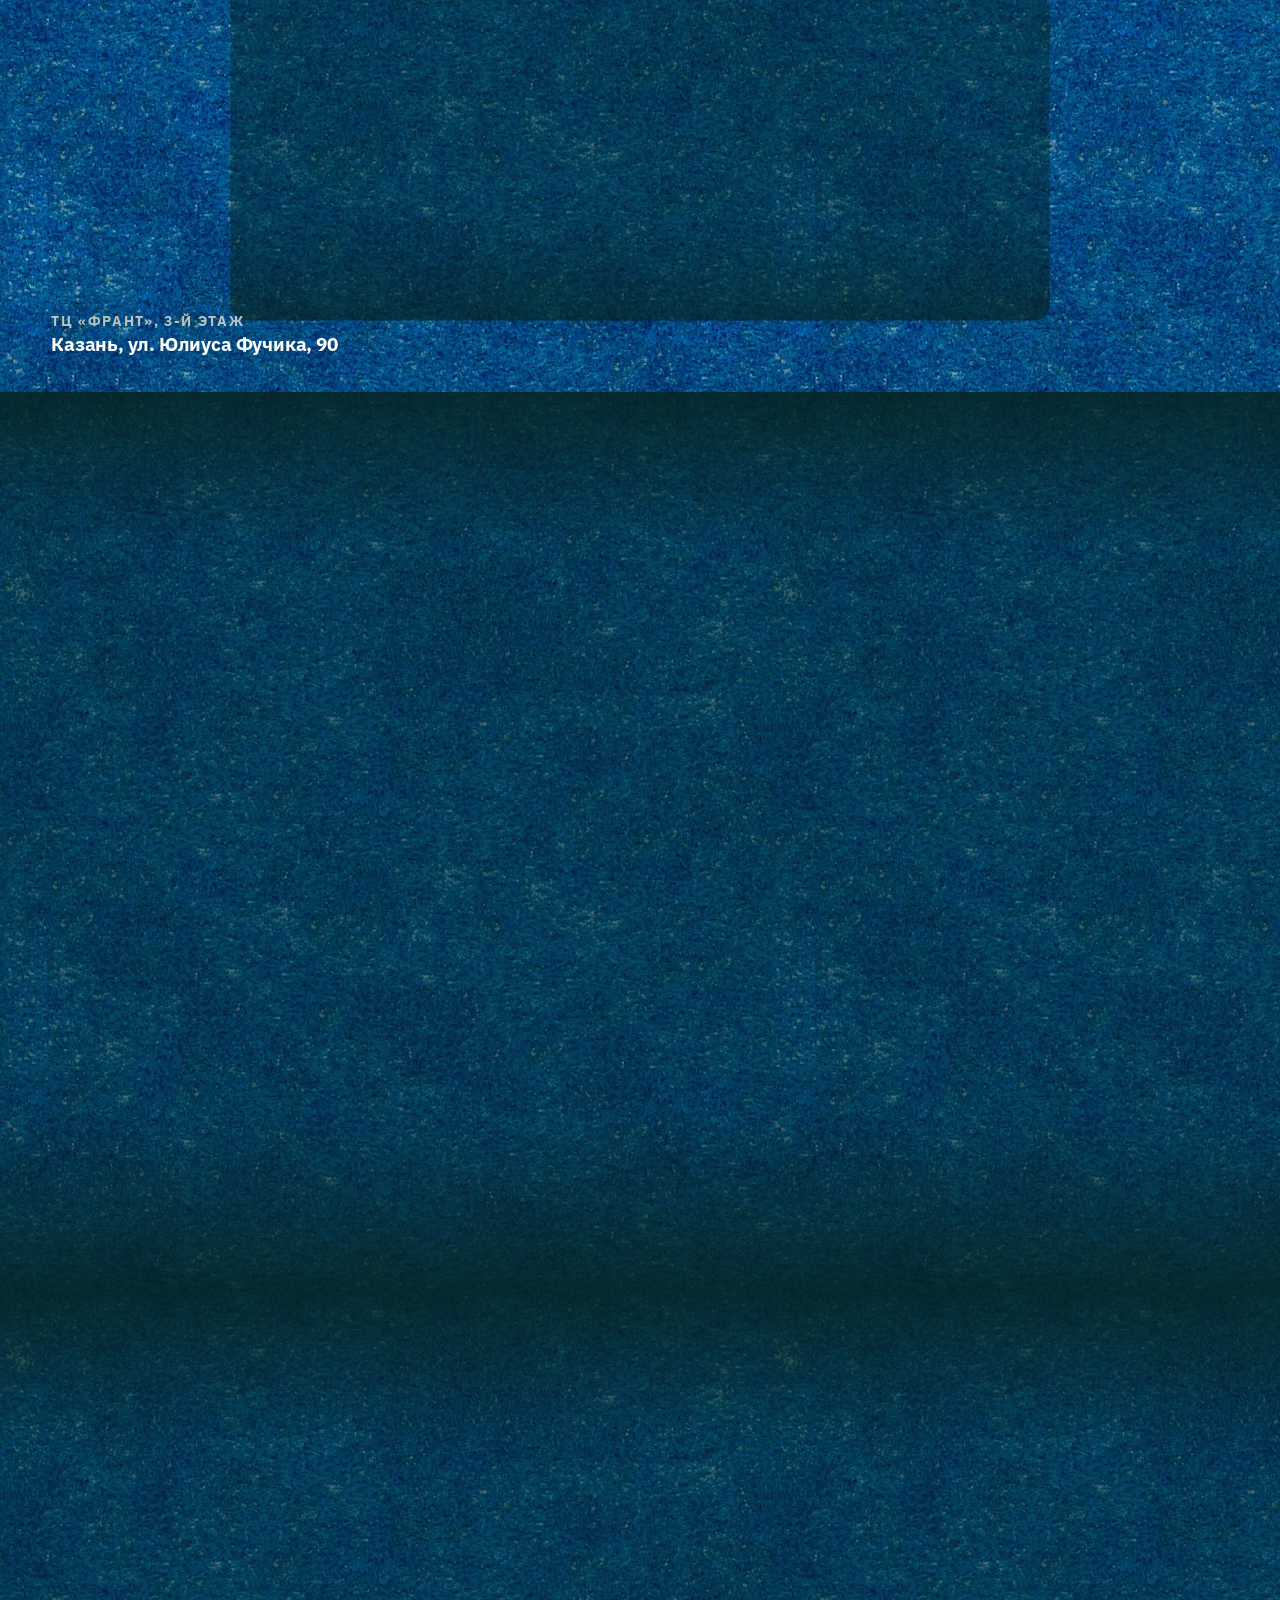
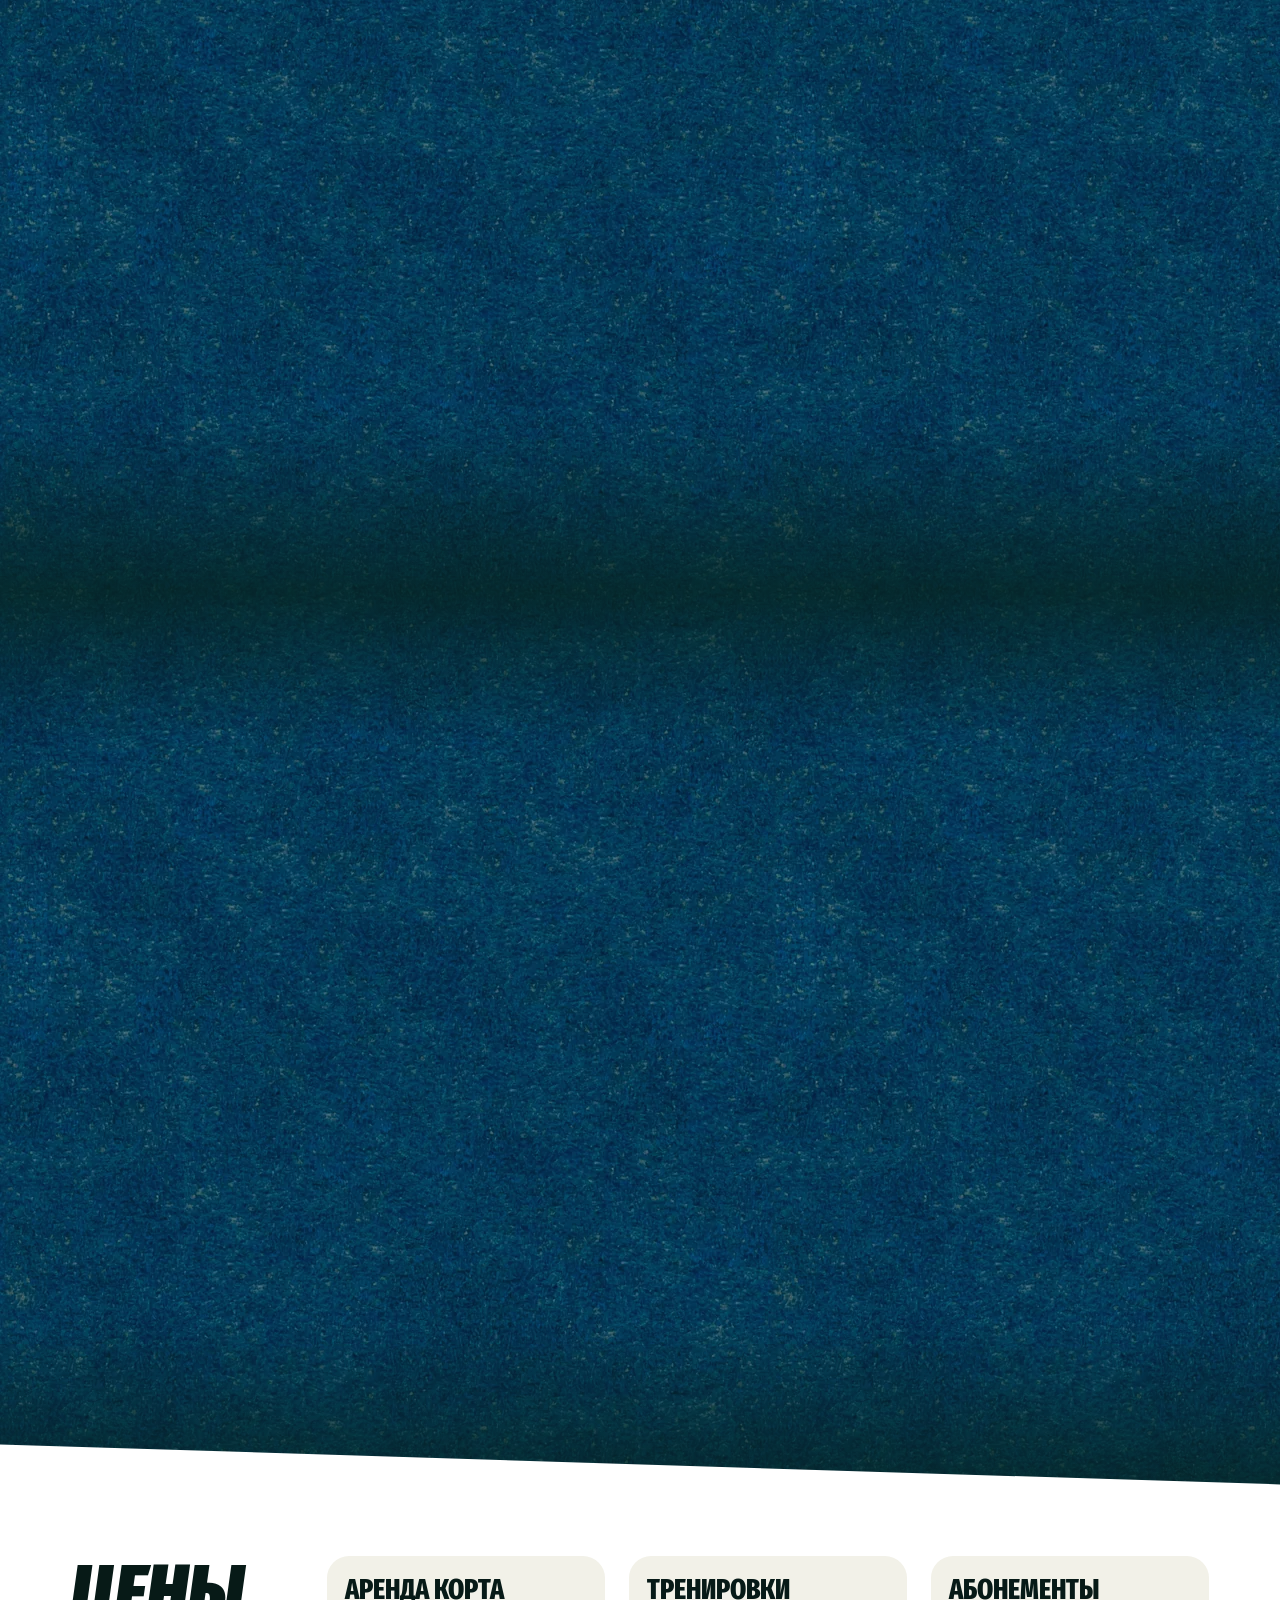
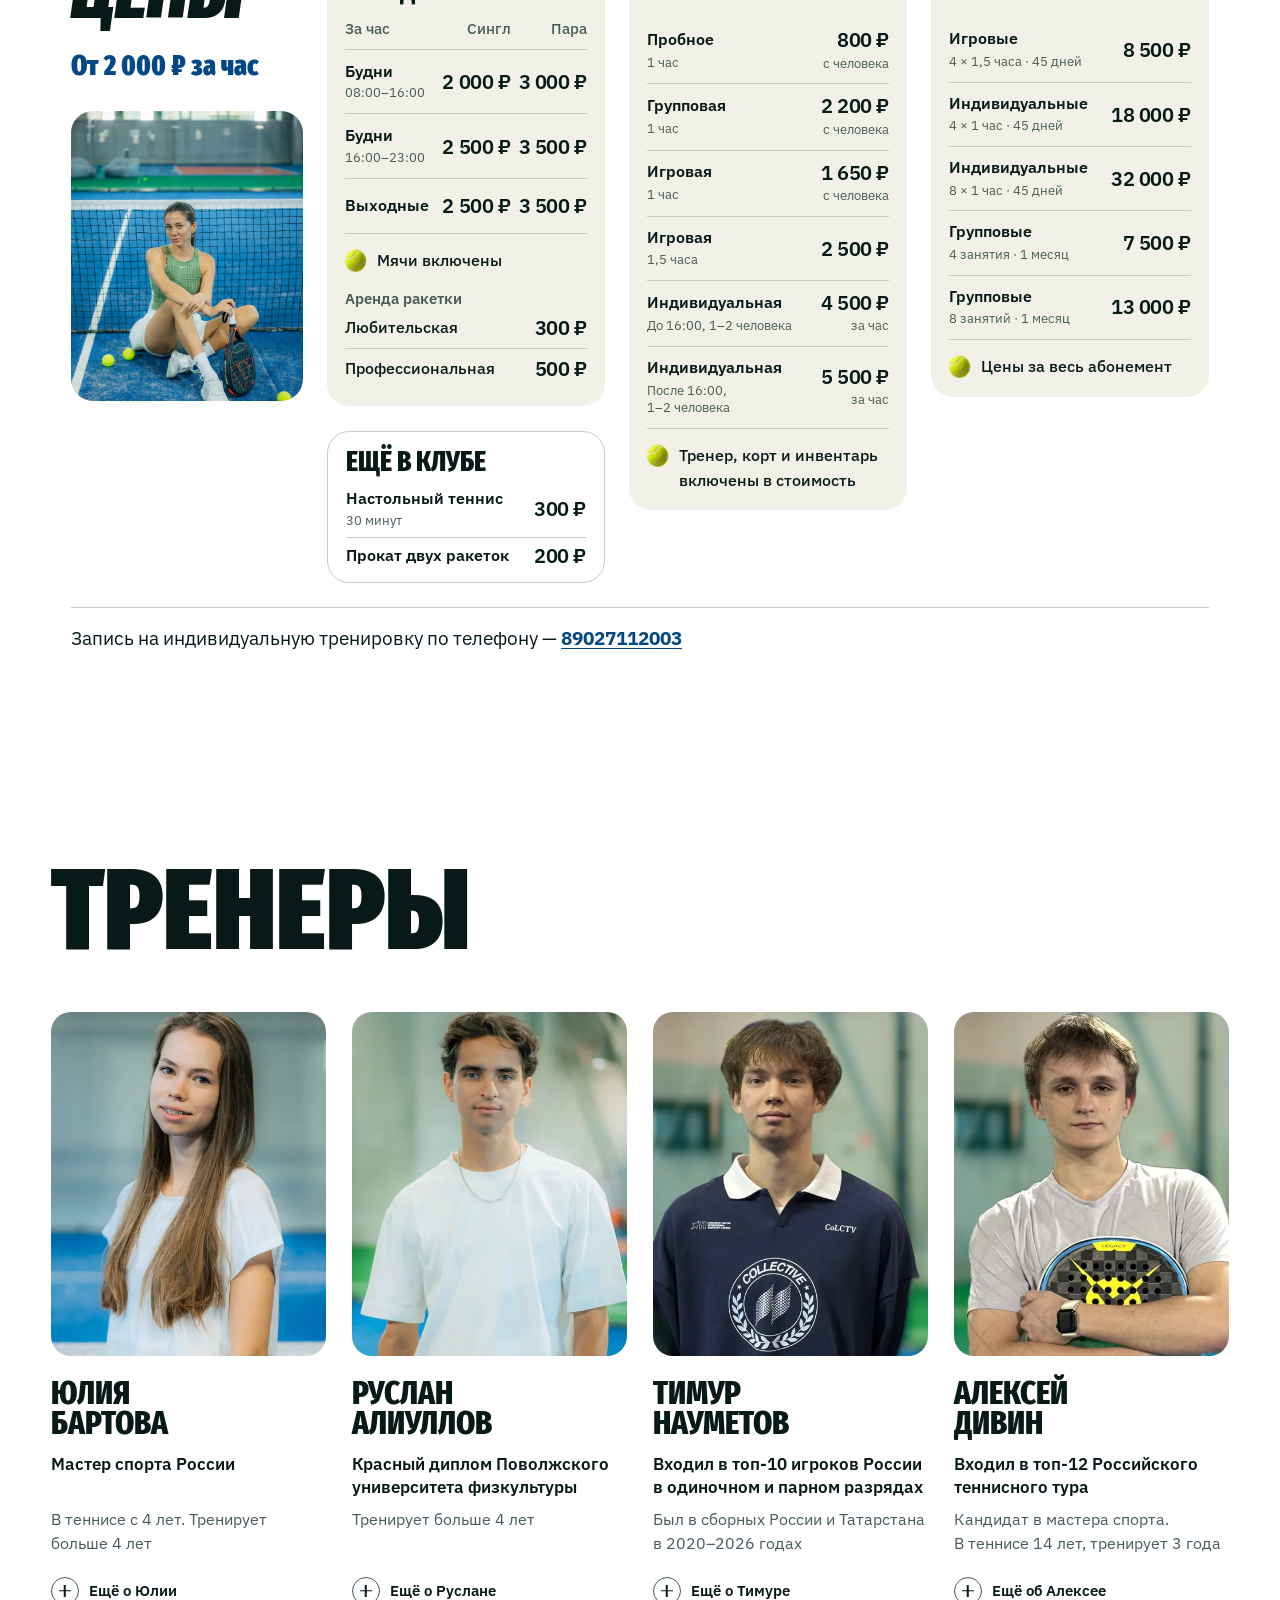
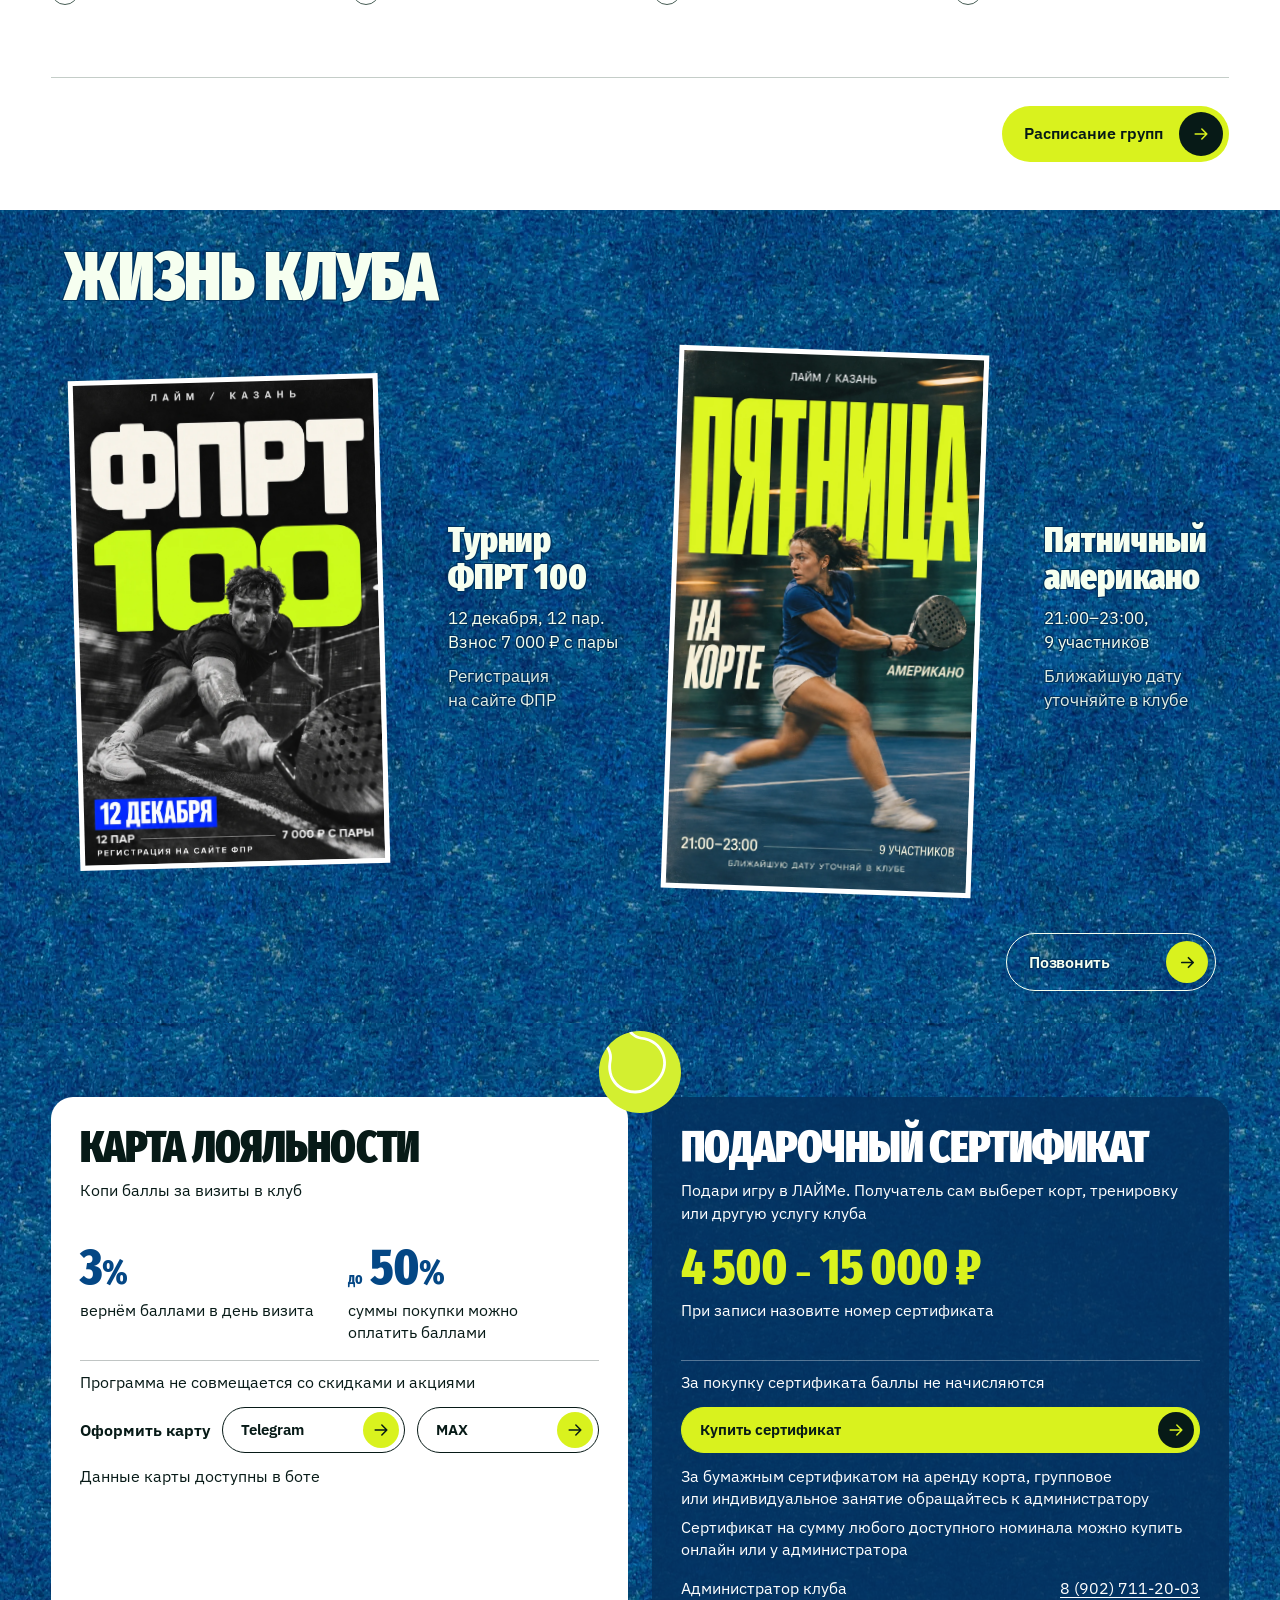
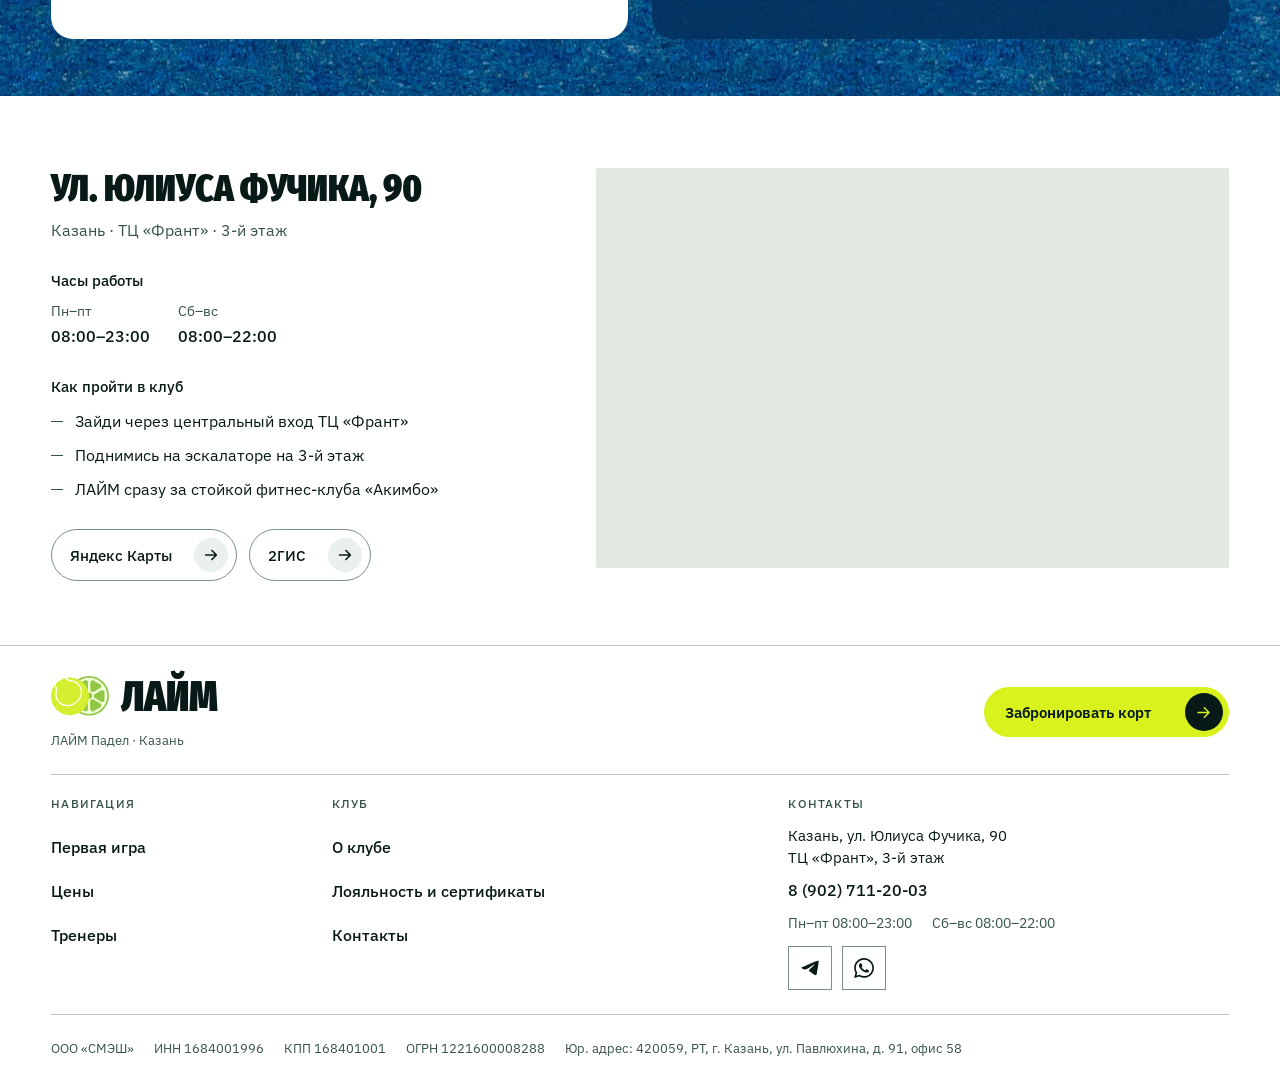
==== commit c0981d5b: "обновление сайта" ====
--- a/index.html
+++ b/index.html
@@ -571,7 +571,7 @@
    и work/ticket-lab/ball.html (мяч 4 «С обводкой»). Заменил билет с вырубкой, стеклом
    и фото-мячом: тот выбивался из плоской графики сайта.
    — мяч — плоский из знака логотипа ЛАЙМ (assets/ball-flat.svg: круг #d3ef30 и белый шов);
-   — вокруг тонкое лаймовое кольцо, по внешнему кругу медленно бежит надпись
+   — вокруг мяча медленно вращается надпись без видимого кольца
      «Пробное занятие · 800 ₽ с человека · для новичков» (длина подогнана под окружность);
    — стрелка — тёмный круг с лаймовой стрелкой (лаймовая сливалась бы с мячом);
    — весь значок — одна прямая ссылка в календарь групповых занятий YCLIENTS.
@@ -589,6 +589,29 @@
   text-decoration: none;
 }
 
+/* Independent ball drift and text rotation; the booking hit area stays still. */
+.hero-bottom.is-ball-floating .hero-badge__ball {
+  animation: hero-ball-float 7.2s cubic-bezier(.45, 0, .55, 1) infinite;
+  animation-play-state: paused;
+}
+.hero-bottom.is-ball-floating .hero-badge__orbit {
+  transform-origin: 105px 105px;
+  animation: hero-badge-spin 22s linear infinite;
+  animation-play-state: paused;
+}
+.hero-bottom.is-ball-running .hero-badge__ball,
+.hero-bottom.is-ball-running .hero-badge__orbit {
+  animation-play-state: running;
+  will-change: transform;
+}
+@keyframes hero-ball-float {
+  0%, 100% { transform: translate(-50%, -50%) translate3d(0, 0, 0) rotate(0deg); }
+  16% { transform: translate(-50%, -50%) translate3d(-7px, -5px, 0) rotate(-4deg); }
+  36% { transform: translate(-50%, -50%) translate3d(6px, -8px, 0) rotate(4deg); }
+  58% { transform: translate(-50%, -50%) translate3d(8px, 5px, 0) rotate(2deg); }
+  80% { transform: translate(-50%, -50%) translate3d(-5px, 7px, 0) rotate(-3deg); }
+}
+
 .hero-badge__ring {
   position: absolute;
   inset: 0;
@@ -609,12 +632,6 @@
 
 .hero-badge__ring .hero-badge__lime {
   fill: var(--lime);
-}
-
-.hero-badge__line {
-  fill: none;
-  stroke: rgba(211, 239, 48, .85);
-  stroke-width: 1.5;
 }
 
 .hero-badge__ball {
@@ -627,7 +644,7 @@
   transform: translate(-50%, -50%);
 }
 
-/* Стрелка — внутри кольца, на углу мяча, не закрывает надпись */
+/* Стрелка — на углу мяча, не закрывает надпись */
 .hero-badge__arrow {
   position: absolute;
   right: 51px;
@@ -659,12 +676,6 @@
   .hero-badge:hover .hero-badge__arrow svg { transform: translate(2px, -2px); }
 }
 
-@media (prefers-reduced-motion: no-preference) {
-  .hero-badge__ring { animation: hero-badge-spin 22s linear infinite; }
-  .hero-badge:hover .hero-badge__ring,
-  .hero-badge:focus-visible .hero-badge__ring { animation-duration: 8s; }
-}
-
 @keyframes hero-badge-spin {
   to { transform: rotate(360deg); }
 }
@@ -701,6 +712,11 @@
 }
 
 @media (prefers-reduced-motion: reduce) {
+  .hero-bottom.is-ball-floating .hero-badge__ball {
+    animation: none;
+    transform: translate(-50%, -50%);
+  }
+  .hero-bottom.is-ball-floating .hero-badge__orbit { animation: none; transform: none; }
   .hero-badge__ring,
   .hero-badge__arrow,
   .hero-badge__arrow svg { animation: none; transition: none; }
@@ -1468,8 +1484,8 @@
   max-width: 30vw;
 }
 
-.is-scene .scene__fact:nth-child(1) { top: 36px; left: 4vw; }
-.is-scene .scene__fact:nth-child(2) { top: 36px; right: 4vw; text-align: right; align-items: flex-end; }
+.is-scene .scene__fact:nth-child(1) { top: 102px; left: 4vw; }
+.is-scene .scene__fact:nth-child(2) { top: 102px; right: 4vw; text-align: right; align-items: flex-end; }
 .is-scene .scene__fact:nth-child(3) { bottom: 38px; left: 4vw; max-width: calc(92vw - 580px); } /* до кнопок маршрута (~520px) с зазором */
 
 /* У белого стыка внизу гаснут нижние углы и тёмная полоса под ними (класс .is-ending
@@ -1697,7 +1713,7 @@
   .scene-club .scene__fact strong { font-size: 1rem; line-height: 1.25; }
 
   .scene-club.is-scene .scene__fact:nth-child(1),
-  .scene-club.is-scene .scene__fact:nth-child(2) { top: 20px; max-width: calc(50% - 28px); }
+  .scene-club.is-scene .scene__fact:nth-child(2) { top: 92px; max-width: calc(50% - 28px); }
   .scene-club.is-scene .scene__fact:nth-child(1) { left: var(--club-edge); }
   .scene-club.is-scene .scene__fact:nth-child(2) { right: var(--club-edge); }
   .scene-club.is-scene .scene__fact:nth-child(3) {
@@ -1715,8 +1731,6 @@
   .home-page.page-flow-selected.is-window-motion .scene-club .scene__photos picture:first-child { clip-path: inset(var(--window-y, 0px) 0 0); }
   .home-page.page-flow-selected.is-window-motion .scene-club .scene__fact:nth-child(1),
   .home-page.page-flow-selected.is-window-motion .scene-club .scene__fact:nth-child(2) { transform: none; }
-  .home-page:has(> .site-header.is-scroll-nav-visible) .scene-club.is-scene .scene__fact:nth-child(1),
-  .home-page:has(> .site-header.is-scroll-nav-visible) .scene-club.is-scene .scene__fact:nth-child(2) { top: 92px; }
   /* Keep small facts legible even when a bright window passes beneath them. */
   .home-page.page-flow-selected .scene-club .scene__photos picture::after {
     background: linear-gradient(180deg,
@@ -1797,7 +1811,7 @@
 .skip-link:focus { transform: none; }
 .mobile-menu { display: none; }
 
-.home-page .site-header.is-scroll-nav {
+.home-page .site-header {
   position: fixed;
   inset: 0 0 auto;
   z-index: 40;
@@ -1808,21 +1822,18 @@
     rgba(6, 36, 31, 0)
   );
   color: #fff;
-  transform: translateY(-110%);
-}
-
-.home-page .site-header.is-scroll-nav.has-revealed-scroll-nav {
-  transition: transform 200ms cubic-bezier(.22, .75, .18, 1);
-}
-
-.home-page .site-header.is-scroll-nav:is(.is-scroll-nav-visible, :has(:focus-visible, .mobile-menu[open])) { transform: none; }
-.home-page .site-header.is-scroll-nav:has(:focus-visible) { transition: none; }
-
+  transform: none;
+  transition: none;
+}
+
+/* Always visible, including before scripts start and under reduced motion. */
+html:has(body.home-page) { scroll-padding-top: 98px; }
 @media (prefers-reduced-motion: reduce) {
-  .home-page .site-header.is-scroll-nav.has-revealed-scroll-nav { transition: none; }
+  .home-page .site-header { transition: none; animation: none; }
 }
 
 @media (max-width: 800px) {
+  html:has(body.home-page) { scroll-padding-top: 84px; }
   .home-page .site-header { justify-content: space-between; }
   .mobile-menu { display: block; }
   .mobile-menu summary {
@@ -2547,6 +2558,8 @@
 /* Owner selected the reading runway and 104 px rhythm on 19.11.2026. */
 @media (max-width: 800px) {
   #start { --stack-top: 78px; --paths-list-gap: 64px; --paths-read-hold: clamp(200px, 34svh, 340px); }
+  #start.is-stack .path { min-height: var(--paths-stack-height, var(--card-height)); }
+  #start.is-stack .path-bottom { margin-top: auto; }
   #start.is-stack .paths { gap: 80px; padding-bottom: 0; }
   #start.is-stack .path-stage:not(:last-child) { padding-bottom: calc(var(--card-stack-fill, 0px) + var(--paths-read-hold)); }
   #start.is-stack .path-stage { scroll-margin-top: 24px; }
@@ -2754,8 +2767,7 @@
         <a class="hero-badge" href="https://n1437757.yclients.ru/company/1301052/activity/select" aria-label="Пробное занятие для новичков: 800 рублей с человека — записаться" data-button-motion>
           <svg class="hero-badge__ring" viewBox="0 0 210 210" aria-hidden="true" focusable="false">
             <defs><path id="hero-badge-circle" d="M105,105 m-90,0 a90,90 0 1,1 180,0 a90,90 0 1,1 -180,0"/></defs>
-            <circle class="hero-badge__line" cx="105" cy="105" r="74"/>
-            <text><textPath href="#hero-badge-circle">Пробное занятие · <tspan class="hero-badge__lime">800&nbsp;₽</tspan> с&nbsp;человека · для&nbsp;новичков ·</textPath></text>
+            <g class="hero-badge__orbit"><text><textPath href="#hero-badge-circle">Пробное занятие · <tspan class="hero-badge__lime">800&nbsp;₽</tspan> с&nbsp;человека · для&nbsp;новичков ·</textPath></text></g>
           </svg>
           <img class="hero-badge__ball" src="prototype/assets/ball-flat.svg" width="298" height="298" alt="">
           <span class="hero-badge__arrow" aria-hidden="true"><svg viewBox="0 0 20 20" fill="none" focusable="false"><path d="M4 10h12m-5-5 5 5-5 5" stroke="currentColor" stroke-width="2" stroke-linecap="round" stroke-linejoin="round"/></svg></span>
@@ -3087,23 +3099,39 @@
   let queued = false;
   let interacted = false;
   let configuration = '';
+  let geometry = '';
+  let contentDirty = true;
 
   function configure() {
     queued = false;
     const top = parseFloat(getComputedStyle(section).getPropertyValue('--stack-top'));
     const height = narrow.matches ? measure.getBoundingClientRect().height : (window.visualViewport?.height ?? innerHeight);
+    const signature = [narrow.matches, reduce.matches, section.clientWidth, height].join('|');
+    // A toolbar-only resize must not briefly remove equal heights above the reader.
+    if (!contentDirty && signature === geometry) return;
+    geometry = signature;
+    contentDirty = false;
     const available = height - top - 16;
-    const heights = cards.map(card => card.offsetHeight);
+    // Measure natural content without the previous equal-height constraint.
+    const previousHeight = section.style.getPropertyValue('--paths-stack-height');
+    section.style.removeProperty('--paths-stack-height');
+    const heights = cards.map(card => card.getBoundingClientRect().height);
+    if (previousHeight) section.style.setProperty('--paths-stack-height', previousHeight);
     const key = [narrow.matches, reduce.matches, section.clientWidth, height, ...heights].join('|');
     if (key === configuration) return;
     configuration = key;
     const fits = heights.every(value => value <= available);
-    // On a phone, pin the card only after its bottom has reached the viewport.
-    // A negative sticky top lets the whole tall card pass naturally before stacking.
+    const commonHeight = Math.ceil(Math.max(...heights));
+    if (narrow.matches) section.style.setProperty('--paths-stack-height', `${commonHeight}px`);
+    else section.style.removeProperty('--paths-stack-height');
+    const headerHeight = document.querySelector('.site-header')?.offsetHeight ?? top;
+    const commonPin = Math.min(top, headerHeight, height - commonHeight - 16);
+    // Equal mobile heights and a common top align both edges during complete coverage.
+    // A negative sticky top still lets the whole tall card pass before it pins.
     cards.forEach((card, index) => {
-      const pin = narrow.matches ? Math.min(top, height - heights[index] - 16) : top;
+      const pin = narrow.matches ? commonPin : top;
       card.parentElement.style.setProperty('--card-stack-top', `${pin}px`);
-      card.parentElement.style.setProperty('--card-stack-fill', `${narrow.matches ? Math.max(0, height - pin - heights[index]) : 0}px`);
+      card.parentElement.style.setProperty('--card-stack-fill', `${narrow.matches ? Math.max(0, height - pin - commonHeight) : 0}px`);
     });
     section.classList.toggle('is-stack', !reduce.matches && (fits || narrow.matches));
   }
@@ -3119,7 +3147,7 @@
   window.visualViewport?.addEventListener('resize', schedule, { passive: true });
   reduce.addEventListener('change', schedule);
   if ('ResizeObserver' in window) {
-    const observer = new ResizeObserver(schedule);
+    const observer = new ResizeObserver(() => { contentDirty = true; schedule(); });
     cards.forEach(card => observer.observe(card));
   }
   section.addEventListener('focusin', event => {
@@ -3138,6 +3166,7 @@
   }
   configure();
   document.fonts.ready.then(() => {
+    contentDirty = true;
     configure();
     if (interacted || !location.hash) return;
     let id;
@@ -3173,51 +3202,50 @@
   });
   mobile.addEventListener('change', () => { if (!mobile.matches) closeMenu(); });
 
-  const header = document.querySelector('.home-page > .site-header');
-  if (!header) return;
-
-  // requestAnimationFrame groups scroll reads. CSS handles prefers-reduced-motion for transitions.
-  let referenceY = Math.max(0, window.scrollY);
-  let visible = false;
-  let frame = 0;
-  let resizeUntil = 0;
-
-  function updateHeader() {
-    frame = 0;
-    const y = Math.max(0, window.scrollY);
-    const floating = y > header.offsetHeight;
-    const heldOpen = menu?.open || header.querySelector(':focus-visible');
-
-    if (!floating || heldOpen) {
-      referenceY = y;
-      visible = floating && heldOpen;
-    } else if (mobile.matches && performance.now() < resizeUntil) {
-      referenceY = y;
-    } else if (Math.abs(y - referenceY) >= (mobile.matches ? (y < referenceY ? 72 : 120) : 12)) {
-      visible = y < referenceY;
-      referenceY = y;
-    }
-
-    header.classList.toggle('is-scroll-nav', floating);
-    header.classList.toggle('is-scroll-nav-visible', visible);
-    if (!floating) header.classList.remove('has-revealed-scroll-nav');
-    else if (visible) header.classList.add('has-revealed-scroll-nav');
-  }
-
-  function scheduleHeader() {
-    if (!frame) frame = requestAnimationFrame(updateHeader);
-  }
-
-  window.addEventListener('scroll', scheduleHeader, { passive: true });
-  window.addEventListener('resize', () => {
-    if (mobile.matches) { resizeUntil = performance.now() + 220; referenceY = Math.max(0, scrollY); }
-    scheduleHeader();
-  }, { passive: true });
-  window.addEventListener('pageshow', scheduleHeader);
-  header.addEventListener('focusin', scheduleHeader);
-  header.addEventListener('focusout', scheduleHeader);
-  menu?.addEventListener('toggle', scheduleHeader);
-  updateHeader();
+  // Header visibility is fixed in CSS; scrolling never toggles its state.
+})();
+
+</script>
+<script data-preview-source="prototype/hero-ball.js">
+// Ball and circular lettering move independently inside a stable booking target.
+(() => {
+  const badge = document.querySelector('.hero-badge');
+  const root = badge?.closest('.hero-bottom');
+  if (!badge || !root) return;
+  const reduced = matchMedia('(prefers-reduced-motion: reduce)');
+  let visible = false, focused = false, hovered = false, pressed = false;
+
+  const sync = () => {
+    root.classList.toggle('is-ball-running', visible && !reduced.matches && !document.hidden && !focused && !hovered && !pressed);
+  };
+  root.classList.add('is-ball-floating');
+  badge.addEventListener('focusin', () => { focused = true; sync(); });
+  badge.addEventListener('focusout', () => { focused = false; sync(); });
+  badge.addEventListener('pointerenter', event => { if (event.pointerType !== 'touch') { hovered = true; sync(); } });
+  badge.addEventListener('pointerleave', () => { hovered = false; pressed = false; sync(); });
+  badge.addEventListener('pointerdown', () => { pressed = true; sync(); });
+  const release = () => { pressed = false; sync(); };
+  addEventListener('pointerup', release);
+  addEventListener('pointercancel', release);
+  reduced.addEventListener('change', sync);
+  document.addEventListener('visibilitychange', sync);
+
+  if ('IntersectionObserver' in window) {
+    new IntersectionObserver(entries => {
+      visible = entries[0].isIntersecting;
+      sync();
+    }, {threshold: 0}).observe(badge);
+  } else {
+    const measure = () => {
+      const r = badge.getBoundingClientRect();
+      visible = r.bottom > 0 && r.top < innerHeight;
+      sync();
+    };
+    addEventListener('scroll', measure, {passive:true});
+    addEventListener('resize', measure, {passive:true});
+    measure();
+  }
+  sync();
 })();
 
 </script>
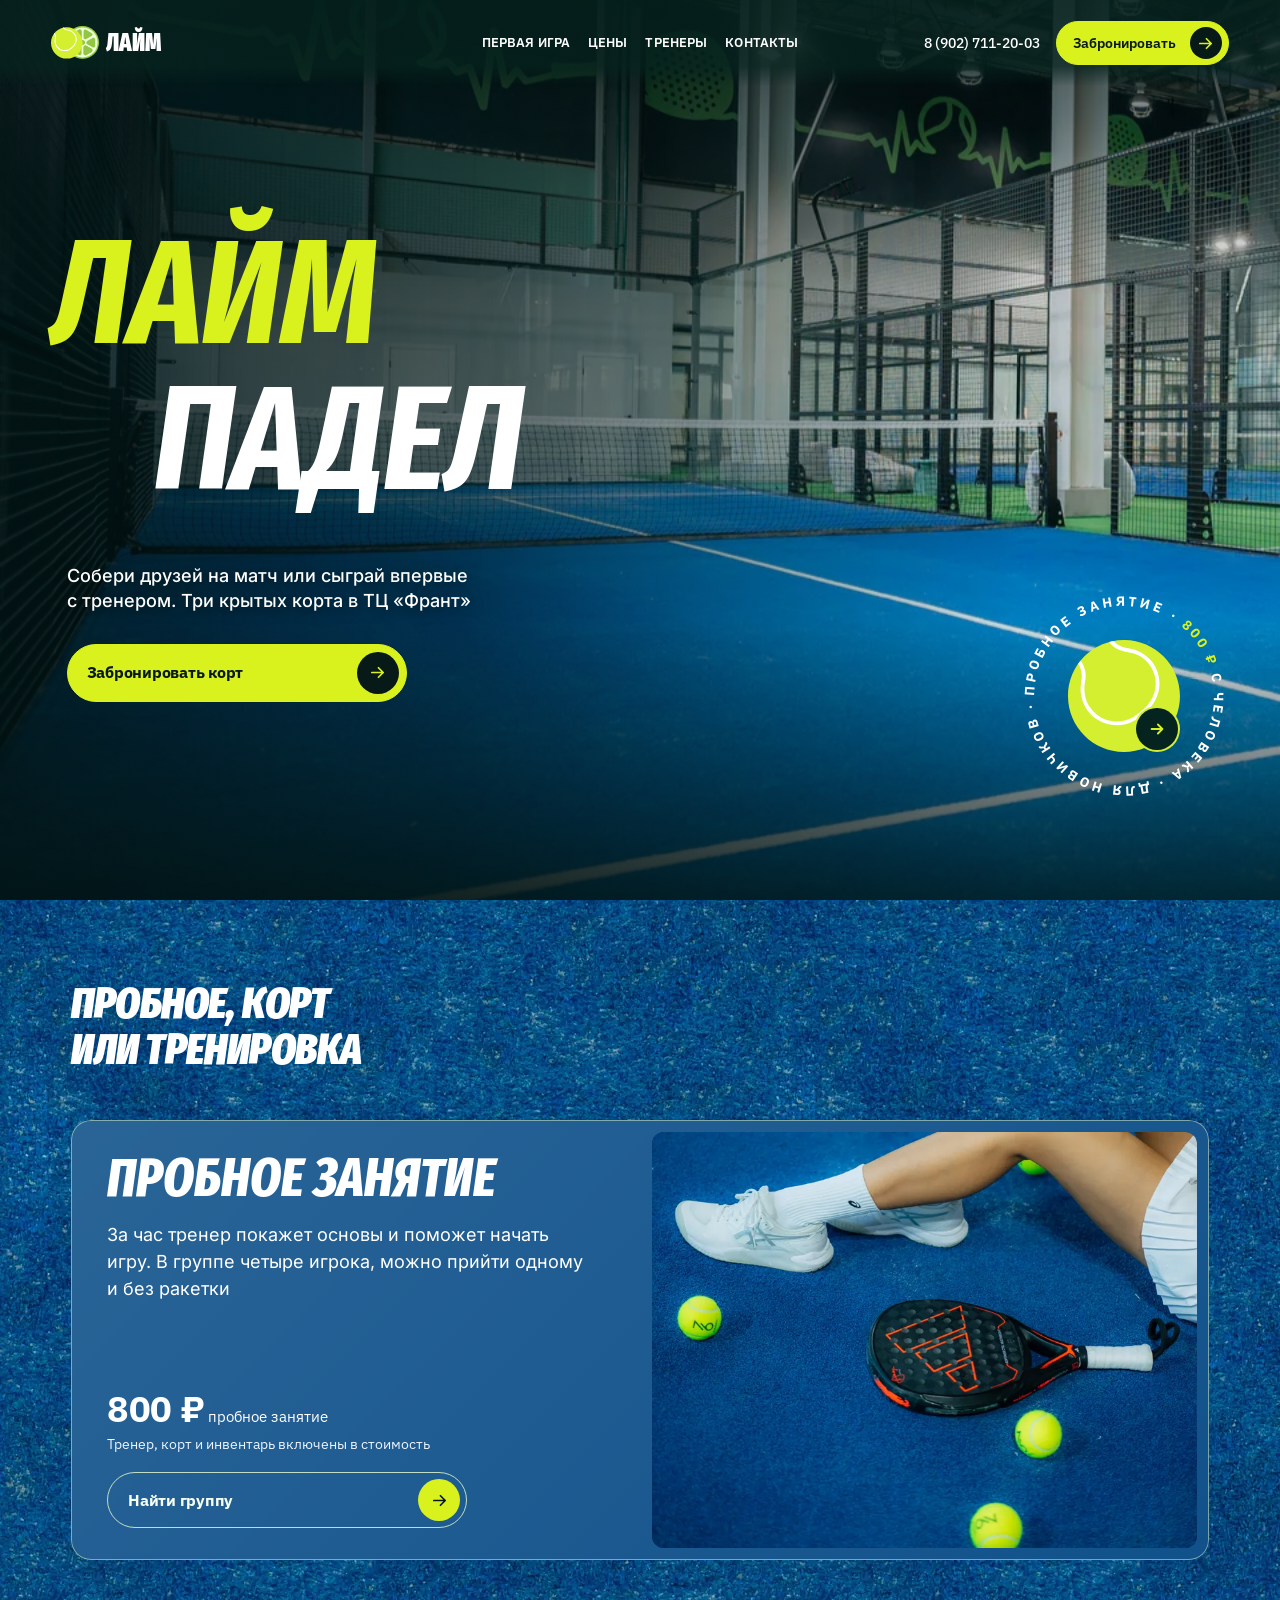
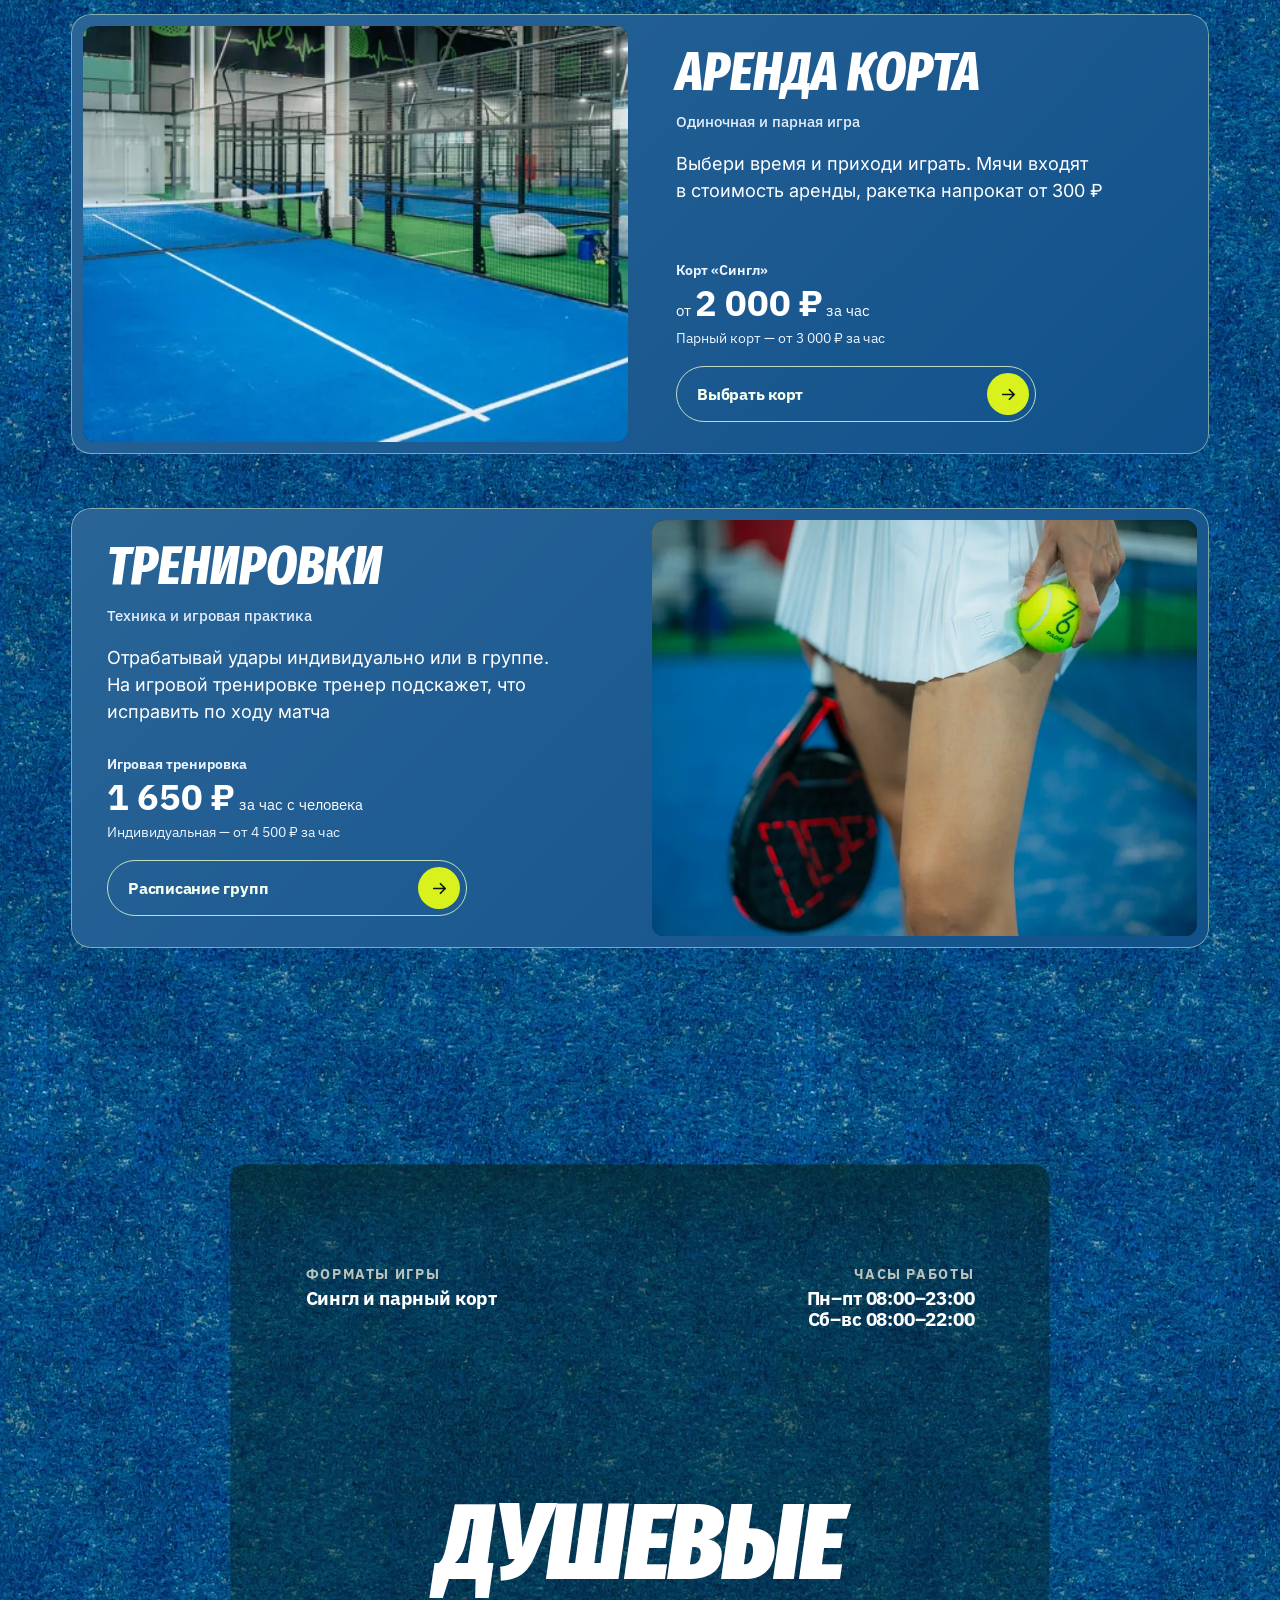
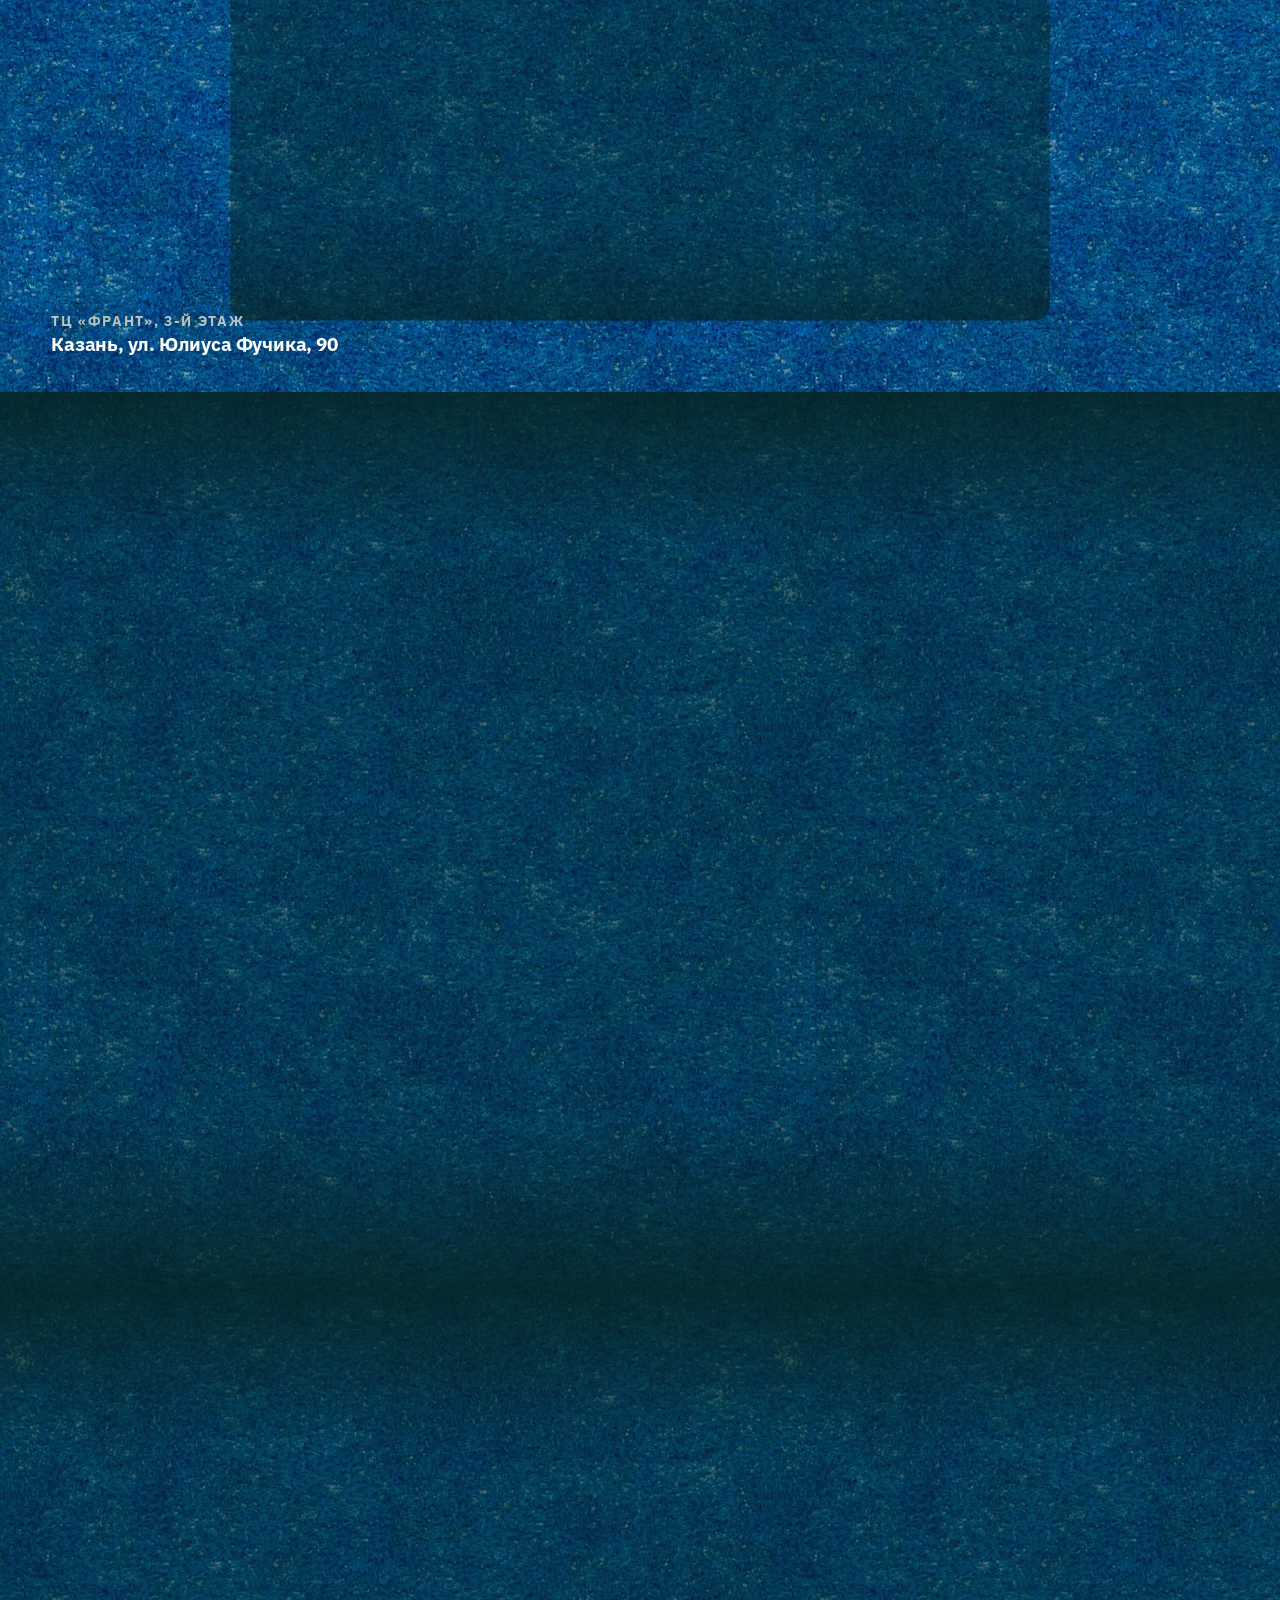
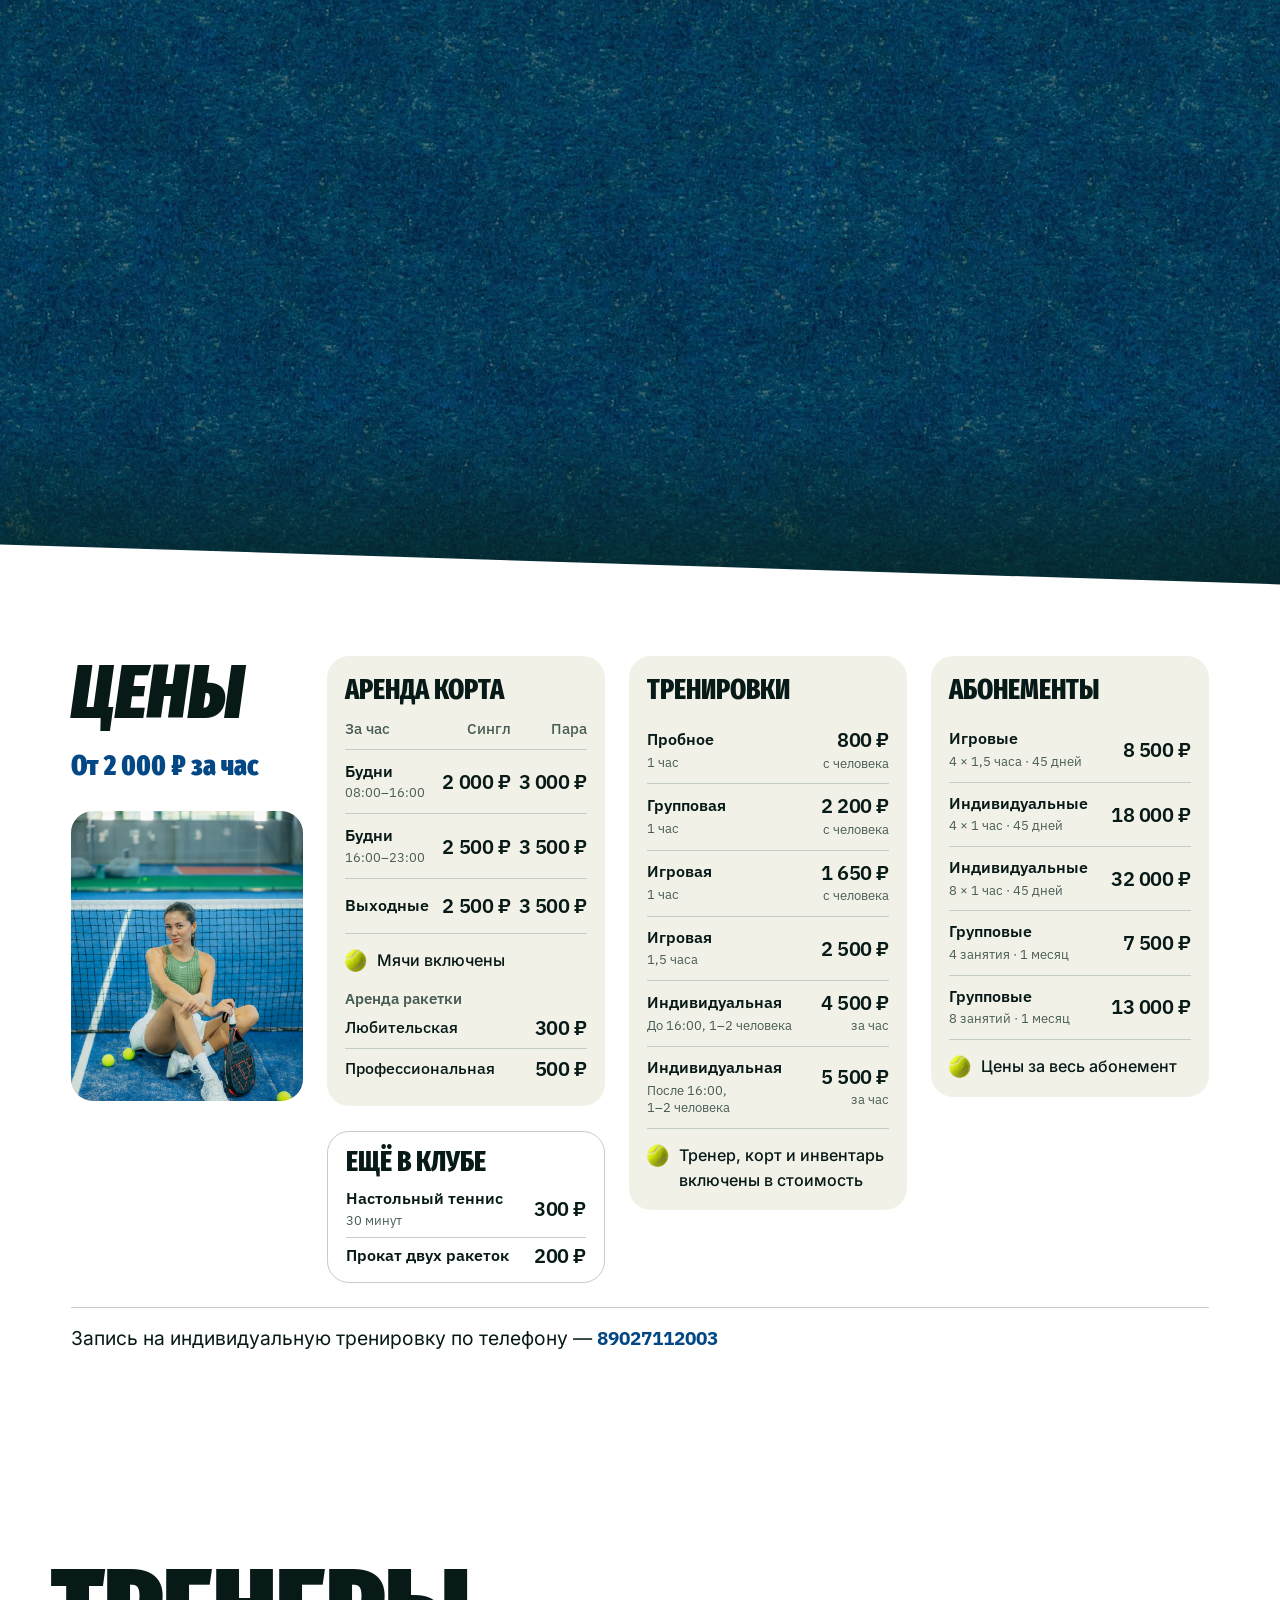
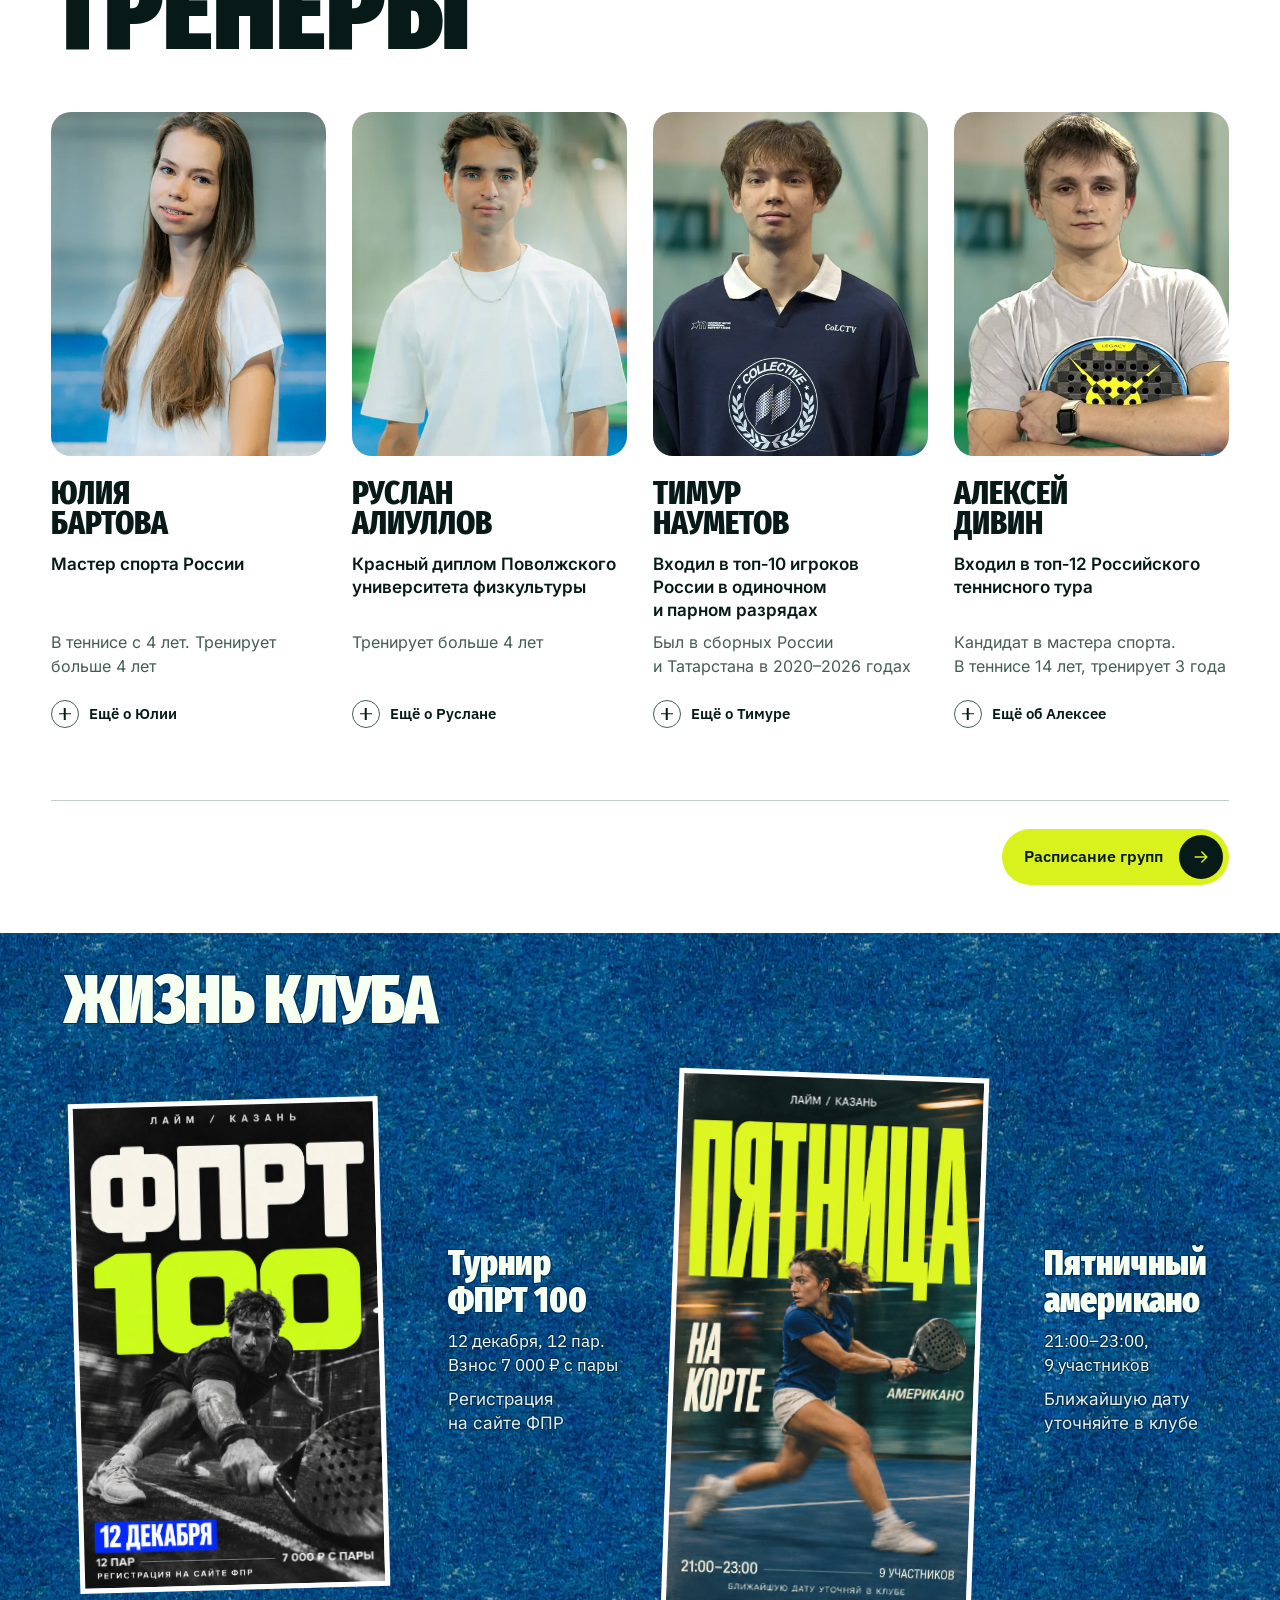
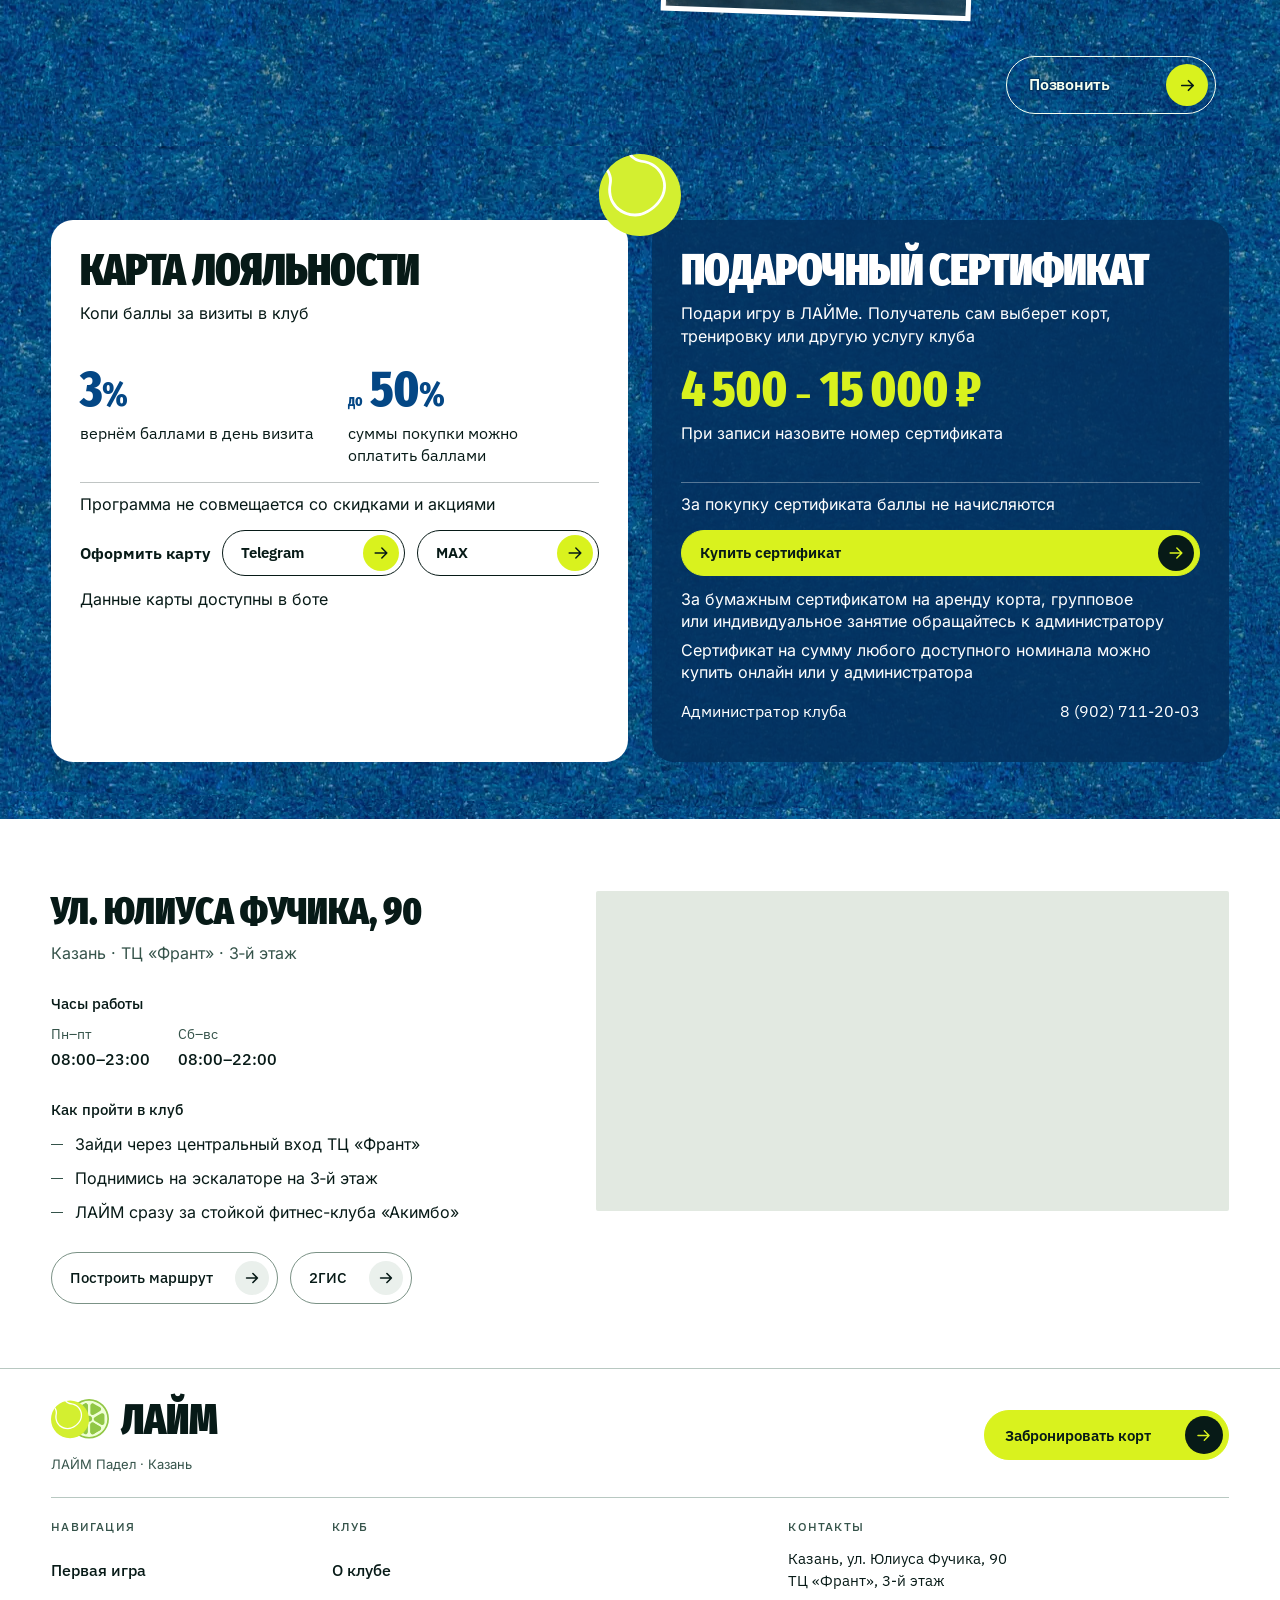
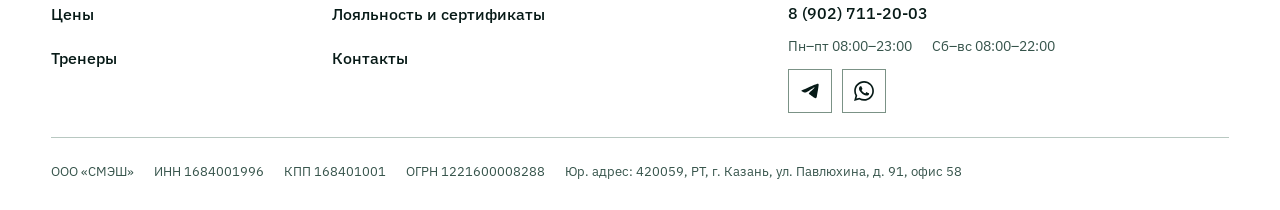
==== commit 35854556: "обновление сайта" ====
--- a/index.html
+++ b/index.html
@@ -56,15 +56,19 @@
   src: url("prototype/assets/fonts/ibm-plex-sans-cyrillic-latin.woff2") format('woff2');
 }
 
-/* Типографика ЛАЙМа — вариант D1, выбран владельцем 11 ноября 2026 (стенд work/type-lab/#d1).
-   Две семьи:
-   --font-display — Fira Sans Extra Condensed: заголовки, крупные числа, название билета;
-                    акцентное слово (em в заголовках, «ИГРАЕМ?») — тот же шрифт курсивом 900.
-   --font-text    — IBM Plex Sans: выбран владельцем 15.11.2026 вместо Golos Text.
-   Локальный variable WOFF2, настоящие веса до 700, включая 650. */
+@font-face {
+  font-family: Inter;
+  font-style: normal;
+  font-weight: 400 700;
+  font-display: swap;
+  src: url("prototype/assets/fonts/inter-cyrillic-latin.woff2") format('woff2');
+}
+
+/* Роли шрифтов утверждены 22.11.2026. Подробности в TYPOGRAPHY.md. */
 :root {
   --font-display: 'Fira Sans Extra Condensed', 'Arial Narrow', sans-serif;
   --font-text: 'IBM Plex Sans', Arial, sans-serif;
+  --font-prose: Inter, var(--font-text);
   --text-body-size: 1.0625rem;
   --text-detail-size: .875rem;
   --text-control-size: .9375rem;
@@ -181,9 +185,38 @@
 .section-lead,
 .large-copy,
 .club-copy > p:not(.eyebrow),
+.sub-hero > p:not(.eyebrow),
+.booking > p:not(.eyebrow),
+.sub-booking > p:not(.eyebrow),
+.sub-section > p:not(.eyebrow),
+.coach-grid p,
+.contact-grid p,
+.offer-grid p,
+.empty-state p,
+.steps p,
+.faq p,
+.path-what,
+.first-game-hero__intro,
+.first-game-steps__text p,
+.coaches__fact,
+.coaches__exp,
+.coaches__back ul,
+.club-life__note,
+.benefits__lead,
+.benefits__redeem,
+.benefits__terms,
+.benefits__details p:not(.benefits__contact),
+.prices__plus,
+.prices__booking {
+  font-family: var(--font-prose);
+}
+
+.hero-description,
+.section-lead,
+.large-copy,
+.club-copy > p:not(.eyebrow),
 .sub-hero p:not(.eyebrow),
 .booking > p:not(.eyebrow) {
-  font-family: var(--font-text);
   font-weight: 500;
   letter-spacing: 0;
 }
@@ -219,6 +252,9 @@
   font-weight: 700;
   letter-spacing: .02em;
 }
+
+.contact-grid p a,
+.prices__booking a { font-family: var(--font-text); }
 
 .brand-word {
   font-family: var(--font-display);
@@ -482,6 +518,19 @@
   }
 }
 
+@font-face {
+  font-family: 'Fira Sans Extra Condensed Hero';
+  font-style: italic;
+  font-weight: 700;
+  font-display: swap;
+  src: url("prototype/assets/fonts/firasansextracondensed-italic-700.woff2") format('woff2');
+}
+
+.home-page .hero h1.hero-title-friends {
+  font-family: 'Fira Sans Extra Condensed Hero', var(--font-display);
+  font-weight: 700;
+}
+
 /* Заголовок «ЛАЙМ ПАДЕЛ»: первое слово — лаймовым (решение владельца 12.11.2026).
    styles.css красит строки заголовка в белый, поэтому цвет задан здесь явно. */
 .hero h1.hero-title-friends .hero-title-lime {
@@ -1423,7 +1472,7 @@
 }
 
 /* ---------- сцена ----------
-   Без «лага»: фото не двигает скрипт. Четыре кадра во весь экран стоят в обычном потоке
+   Без «лага»: фото не двигает скрипт. Кадры во весь экран стоят в обычном потоке
    и едут вместе со страницей (как лента TWICE, но силами браузера), а закреплён только
    прозрачный слой с заголовками, фактами и маршрутом. Скрипт лишь переключает заголовок
    (IntersectionObserver по линии середины экрана) и гасит нижние углы у белого стыка. */
@@ -1795,101 +1844,81 @@
 
 </style>
   <style data-preview-source="prototype/site-navigation.css">
-/* Навигация главной: native details работает и без JavaScript. */
+/* Общая шапка: логотип — меню по центру — телефон и бронирование. */
 .skip-link {
-  position: fixed;
-  z-index: 100;
-  top: 12px;
-  left: 4vw;
-  padding: 14px 20px;
-  border-radius: 8px;
-  background: var(--lime);
-  color: var(--ink);
-  font-weight: 700;
+  position: fixed; z-index: 100; top: 12px; left: 4vw;
+  padding: 14px 20px; border-radius: 8px;
+  background: var(--lime); color: var(--ink); font-weight: 700;
   transform: translateY(-180%);
 }
 .skip-link:focus { transform: none; }
+.site-header {
+  display: grid; grid-template-columns: minmax(0, 1fr) auto minmax(0, 1fr);
+  align-items: center; column-gap: clamp(20px, 2vw, 32px); padding-inline: 4vw;
+}
+.site-header > .brand { grid-column: 1; grid-row: 1; justify-self: start; min-height: 44px; }
+.site-header > nav.site-header__nav {
+  display: flex; grid-column: 2; grid-row: 1; justify-content: center; align-items: center;
+  margin: 0; padding: 0; gap: clamp(14px, 1.4vw, 24px);
+  font: 600 13px/1.3 var(--font-text); letter-spacing: .01em;
+}
+.site-header > nav.site-header__nav a { display: flex; align-items: center; min-height: 44px; }
+.site-header__actions { grid-column: 3; grid-row: 1; justify-self: end; display: flex; align-items: center; gap: 16px; white-space: nowrap; }
+.site-header__phone { display: inline-flex; align-items: center; min-height: 44px; font: 500 14px/1.2 var(--font-text); }
+.site-header .site-header__book {
+  display: inline-flex; align-items: center; justify-content: space-between; gap: 14px;
+  min-height: 44px; padding: 5px 6px 5px 16px; border: 1px solid var(--lime);
+  border-radius: 999px; background: var(--lime); color: var(--ink);
+  font: 600 14px/1.2 var(--font-text); letter-spacing: 0; text-transform: none;
+}
+.site-header__book-icon {
+  display: grid; place-items: center; flex: none;
+  width: 32px; height: 32px; border-radius: 50%;
+  background: var(--ink); color: var(--lime);
+}
+.site-header__book-icon svg { display: block; width: 19px; height: 19px; }
+body .site-header :is(a, summary):focus-visible { outline: 3px solid #fff; outline-offset: 4px; }
+.site-header a[aria-current="page"] { text-decoration: underline; text-decoration-color: var(--lime); text-underline-offset: .35em; }
 .mobile-menu { display: none; }
-
-.home-page .site-header {
-  position: fixed;
-  inset: 0 0 auto;
-  z-index: 40;
-  background: linear-gradient(
-    to bottom,
-    rgba(6, 36, 31, .72),
-    rgba(6, 36, 31, .70) 77%,
-    rgba(6, 36, 31, 0)
-  );
-  color: #fff;
-  transform: none;
-  transition: none;
-}
-
-/* Always visible, including before scripts start and under reduced motion. */
-html:has(body.home-page) { scroll-padding-top: 98px; }
-@media (prefers-reduced-motion: reduce) {
-  .home-page .site-header { transition: none; animation: none; }
-}
-
-@media (max-width: 800px) {
-  html:has(body.home-page) { scroll-padding-top: 84px; }
-  .home-page .site-header { justify-content: space-between; }
-  .mobile-menu { display: block; }
+:is(.home-page, .first-game-page) .site-header {
+  position: fixed; inset: 0 0 auto; z-index: 40;
+  background: linear-gradient(to bottom, rgba(6,36,31,.72), rgba(6,36,31,.70) 77%, rgba(6,36,31,0));
+  color: #fff; transform: none; transition: none;
+}
+html:has(body:is(.home-page, .first-game-page)) { scroll-padding-top: 98px; }
+@media (max-width: 1199px) {
+  .site-header { grid-template-columns: auto minmax(0, 1fr) auto; gap: 20px; }
+  .site-header > nav.site-header__nav { display: none; }
+  .site-header__actions { grid-column: 2; }
+  .mobile-menu { display: block; grid-column: 3; grid-row: 1; justify-self: end; }
   .mobile-menu summary {
-    display: flex;
-    align-items: center;
-    justify-content: center;
-    gap: 12px;
-    min-height: 44px;
-    padding: 8px 16px;
-    border: 1px solid #e2f7c7;
-    border-radius: 999px;
-    color: #fff;
-    font-size: .9375rem;
-    font-weight: 600;
-    cursor: pointer;
-    list-style: none;
+    display: flex; align-items: center; justify-content: center; gap: 12px;
+    min-height: 44px; padding: 8px 16px; border: 1px solid #e2f7c7; border-radius: 999px;
+    color: #fff; font-size: .9375rem; font-weight: 600; cursor: pointer; list-style: none;
   }
   .mobile-menu summary::-webkit-details-marker { display: none; }
   .mobile-menu summary svg { flex: none; }
   .mobile-menu[open] summary svg { transform: rotate(45deg); }
-  .mobile-menu summary:focus-visible { outline: 3px solid #ff6b00; outline-offset: 4px; }
-  .home-page .mobile-menu nav {
-    position: absolute;
-    z-index: 30;
-    top: 72px;
-    left: 5vw;
-    right: 5vw;
-    display: grid;
-    gap: 0;
-    max-height: calc(100svh - 96px);
-    overflow-y: auto;
-    overscroll-behavior: contain;
-    margin: 0;
-    padding: 12px 20px;
-    border: 1px solid #91c745;
-    border-radius: 16px;
-    background: #06241f;
-    font-size: 1rem;
-    font-weight: 500;
-    text-transform: none;
-    letter-spacing: 0;
-  }
-  .mobile-menu nav a {
-    display: flex;
-    align-items: center;
-    min-height: 48px;
-    padding: 10px 4px;
-  }
+  .site-header .mobile-menu nav {
+    position: absolute; z-index: 30; top: calc(100% + 4px); left: 4vw; right: 4vw;
+    display: grid; gap: 0; max-height: calc(100svh - 104px); overflow-y: auto; overscroll-behavior: contain;
+    margin: 0; padding: 12px 20px; border: 1px solid #91c745; border-radius: 16px; background: #06241f;
+    font: 500 16px/1.4 var(--font-text); text-transform: none; letter-spacing: 0;
+  }
+  .mobile-menu nav a { display: flex; align-items: center; min-height: 48px; padding: 10px 4px; }
   .mobile-menu nav a + a { border-top: 1px solid #315449; }
-  .mobile-menu nav .mobile-menu__booking { color: var(--lime); font-weight: 700; }
-
-}
-
-@media (min-width: 801px) {
-  .home-page .site-header nav { font-size: .875rem; }
-  .home-page .site-header > nav a { display: flex; align-items: center; min-height: 44px; }
+  .mobile-menu nav .mobile-menu__booking { justify-content: space-between; gap: 14px; color: var(--lime); font-weight: 700; }
+}
+@media (max-width: 740px) {
+  .site-header { padding-inline: 5vw; }
+  .site-header__actions { display: none; }
+  .site-header .mobile-menu nav { left: 5vw; right: 5vw; }
+}
+@media (max-width: 800px) {
+  html:has(body:is(.home-page, .first-game-page)) { scroll-padding-top: 84px; }
+}
+@media (prefers-reduced-motion: reduce) {
+  :is(.home-page, .first-game-page) .site-header { transition: none; animation: none; }
 }
 
 </style>
@@ -1981,7 +2010,7 @@
 /* Фактурный мяч из блока пробного занятия; прозрачные поля изображения учтены в размере и позиции. */
 .prices__plus::before { content: ""; position: absolute; left: -3px; top: -1px; width: 28px; height: 28px; background: url("prototype/assets/trial-ball.webp") center / contain no-repeat; }
 .prices__booking { grid-column: 1 / -1; border-top: 1px solid var(--prices-line); padding-top: 16px; font-size: clamp(16px, 1.5vw, 20px); text-wrap: pretty; }
-#prices .prices__booking a { color: #044785; text-decoration: underline; text-underline-offset: .17em; white-space: nowrap; }
+#prices .prices__booking a { color: #044785; text-decoration: none; white-space: nowrap; }
 #prices .prices__train .prices__actions { padding-top: 18px; }
 
 /* Ноутбуки */
@@ -2273,7 +2302,7 @@
 
 </style>
   <style data-preview-source="prototype/page-flow.css">
-/* Выбор владельца 14.11.2026: раскрытие клуба до краёв, остальные стыки — срез корта.
+/* Выбор владельца: раскрытие клуба до краёв (14.11.2026), ровный край Hero (23.11.2026).
    Подключается последним; действует только на главной с page-flow-selected. */
 .home-page.page-flow-selected { --frame-edge: 0px; --frame-radius: 0px; --flow-cut: 40px; --flow-air: var(--section-air,112px); }
 .home-page.page-flow-selected main {
@@ -2287,10 +2316,10 @@
 .home-page.page-flow-selected .scene__photos picture:first-child::before,
 .home-page.page-flow-selected .scene__photos picture:last-child::before { content: none; }
 .home-page.page-flow-selected .hero {
-  clip-path: polygon(0 0,100% 0,100% 100%,0 calc(100% - var(--flow-cut)));
-}
-/* Нижнее поле учитывает высоту среза и оставляет 40px для кнопки и её фокуса.
-   На низком окне Hero растёт по содержимому, поэтому срез не догоняет кнопку. */
+  clip-path: none;
+}
+/* Поле выбранной композиции Hero сохранено после снятия среза:
+   расположение содержимого и запас для кнопки с фокусом не меняются. */
 @media (min-width: 801px) {
   .home-page.page-flow-selected .hero-main { padding-bottom: calc(var(--flow-cut) + 40px); }
 }
@@ -2398,17 +2427,17 @@
 #loyalty-gift .benefits__gift .benefits__actions { grid-template-rows: auto; align-content: end; }
 #loyalty-gift .benefits__action-label { margin: 0; font-size: 16px; font-weight: 650; line-height: 24px; }
 #loyalty-gift .benefits__actions > .benefits__button { width: 100%; }
-#loyalty-gift .benefits__bots { display: grid; grid-row: 2; grid-template-columns: repeat(2,minmax(0,1fr)); gap: 12px; }
-#loyalty-gift .benefits__button { display: inline-flex; align-items: center; justify-content: space-between; min-height: 46px; gap: 10px; padding: 4px 5px 4px 18px; border: 1px solid currentColor; border-radius: 28px; font-size: 15px; line-height: 1.3; font-weight: 650; }
+:is(#loyalty-gift, .contact-page__contact) .benefits__bots { display: grid; grid-row: 2; grid-template-columns: repeat(2,minmax(0,1fr)); gap: 12px; }
+:is(#loyalty-gift, .contact-page__contact) .benefits__button { display: inline-flex; align-items: center; justify-content: space-between; min-height: 46px; gap: 10px; padding: 4px 5px 4px 18px; border: 1px solid currentColor; border-radius: 28px; font-size: 15px; line-height: 1.3; font-weight: 650; }
 #loyalty-gift .benefits__button--fill { color: #071a17; background: #d9f21e; border-color: #d9f21e; }
-#loyalty-gift .benefits__button-icon { display: grid; place-items: center; width: 36px; height: 36px; flex: 0 0 36px; border-radius: 50%; background: #d9f21e; color: #071a17; overflow: hidden; transition: transform 180ms var(--scene-ease); }
+:is(#loyalty-gift, .contact-page__contact) .benefits__button-icon { display: grid; place-items: center; width: 36px; height: 36px; flex: 0 0 36px; border-radius: 50%; background: #d9f21e; color: #071a17; overflow: hidden; transition: transform 180ms var(--scene-ease); }
 #loyalty-gift .benefits__button--fill .benefits__button-icon { background: #071a17; color: #d9f21e; }
-#loyalty-gift .benefits__button svg { flex-shrink: 0; transition: transform 240ms var(--scene-ease); }
+:is(#loyalty-gift, .contact-page__contact) .benefits__button svg { flex-shrink: 0; transition: transform 240ms var(--scene-ease); }
 #loyalty-gift .benefits__details { margin-top: 12px; font-size: 16px; line-height: 1.4; }
 #loyalty-gift :is(.benefits__lead, .benefits__stats dd, .benefits__redeem, .benefits__terms, .benefits__details p) { text-wrap: pretty; }
 #loyalty-gift .benefits__details p + p { margin-top: 6px; }
 #loyalty-gift .benefits__contact { display: flex; flex-wrap: wrap; align-items: center; justify-content: space-between; column-gap: 16px; row-gap: 0; }
-#loyalty-gift .benefits__contact a { display: inline-flex; align-items: center; min-height: 44px; white-space: nowrap; text-decoration: underline; text-underline-offset: .2em; }
+#loyalty-gift .benefits__contact a { display: inline-flex; align-items: center; min-height: 44px; white-space: nowrap; text-decoration: none; }
 #loyalty-gift a:focus-visible { outline: 3px solid #044785; outline-offset: 4px; }
 #loyalty-gift .benefits__gift a:focus-visible { outline-color: #d9f21e; }
 #loyalty-gift ::selection { color: #071a17; background: #d9f21e; }
@@ -2428,8 +2457,8 @@
 #loyalty-gift .benefits__button:active .benefits__button-icon, #loyalty-gift .benefits__button.is-pressed .benefits__button-icon { transform: scale(.9); }
 #loyalty-gift .benefits__contact a:focus-visible { text-decoration-thickness: 2px; }
 @media (hover:hover) {
-  #loyalty-gift .benefits__button { transition: background-color .15s,color .15s; }
-  #loyalty-gift .benefits__button--line:hover { background: #efffd6; }
+  :is(#loyalty-gift, .contact-page__contact) .benefits__button { transition: background-color .15s,color .15s; }
+  :is(#loyalty-gift, .contact-page__contact) .benefits__button--line:hover { background: #efffd6; }
   #loyalty-gift .benefits__button--fill:hover { background: #efffd6; border-color: #efffd6; color: #071a17; }
 }
 @media (hover:hover) and (pointer:fine) {
@@ -2456,10 +2485,10 @@
 @media (max-width:480px) {
   #loyalty-gift .benefits__stats { gap: 10px; }
   #loyalty-gift .benefits__amount { gap: 8px; }
-  #loyalty-gift .benefits__bots { gap: 10px; }
-  #loyalty-gift .benefits__button { padding-left: 12px; font-size: 15px; gap: 8px; }
-}
-@media (max-width:350px) { #loyalty-gift .benefits__offer { padding-inline: 16px; } #loyalty-gift .benefits__bots { grid-template-columns: minmax(0,1fr); } }
+  :is(#loyalty-gift, .contact-page__contact) .benefits__bots { gap: 10px; }
+  :is(#loyalty-gift, .contact-page__contact) .benefits__button { padding-left: 12px; font-size: 15px; gap: 8px; }
+}
+@media (max-width:350px) { #loyalty-gift .benefits__offer { padding-inline: 16px; } :is(#loyalty-gift, .contact-page__contact) .benefits__bots { grid-template-columns: minmax(0,1fr); } }
 @media (prefers-reduced-motion:reduce) {
   #loyalty-gift * { animation: none !important; transition: none !important; }
   #loyalty-gift .scene-label-front, #loyalty-gift .scene-label-back, #loyalty-gift .benefits__button-icon, #loyalty-gift .benefits__button-icon svg { transform: none !important; }
@@ -2604,21 +2633,22 @@
 .visit h2,.visit h3,.visit p,.visit dl,.visit dd{margin:0}
 .visit__copy{min-width:0}
 .visit__title{font:900 clamp(2.25rem,3vw,3rem)/1.06 'Fira Contacts',var(--font-display);letter-spacing:0;text-transform:uppercase;text-wrap:balance}
-.visit__location{margin-top:10px!important;font:400 16px/1.5 var(--font-text);color:var(--contact-secondary)}
+.visit__location{margin-top:10px!important;font:400 16px/1.5 var(--font-prose);color:var(--contact-secondary)}
 .visit__hours-title{font:500 15px/1.4 var(--font-text);letter-spacing:0;margin-top:28px!important}
 .visit__hours{display:flex;gap:28px;margin-top:10px!important;font:400 16px/1.5 var(--font-text);font-variant-numeric:tabular-nums}
 .visit__hours dt{color:var(--contact-secondary);font-size:14px;margin-bottom:2px}
 .visit__hours dd{font-weight:500;white-space:nowrap}
 .visit__way{margin-top:28px;max-width:520px}
 .visit__way h3{font:500 15px/1.4 var(--font-text);letter-spacing:0;text-transform:none;margin-bottom:12px}
-.visit__steps{list-style:none;margin:0;padding:0;display:grid;gap:10px;font:400 16px/1.5 var(--font-text)}
+.visit__steps{list-style:none;margin:0;padding:0;display:grid;gap:10px;font:400 16px/1.5 var(--font-prose)}
 .visit__steps li{position:relative;padding-left:24px}
 .visit__steps li::before{content:'';position:absolute;left:0;top:.72em;width:12px;height:1px;background:var(--contact-secondary)}
 .visit__routes{display:flex;flex-wrap:wrap;gap:12px;margin-top:28px}
 .visit__route{display:inline-flex;align-items:center;justify-content:space-between;gap:22px;min-height:52px;padding:6px 8px 6px 18px;border:1px solid #7b9286;border-radius:99px;background:#fff;color:var(--contact-ink);font:500 15px/1.3 var(--font-text);text-decoration:none;white-space:nowrap}
 .visit__route>span{display:grid;place-items:center;width:34px;height:34px;flex:none;border-radius:50%;background:#eaf0ec;color:#071a17}
 .visit__route svg{width:18px;height:18px}
-.visit__map{position:relative;min-width:0;width:100%;height:clamp(400px,30vw,500px);background:#e2e9e1;border-radius:2px;overflow:visible;isolation:isolate}
+.visit__route--directions{white-space:normal}
+.visit__map{position:relative;min-width:0;width:100%;height:clamp(320px,25vw,400px);background:#e2e9e1;border-radius:2px;overflow:visible;isolation:isolate}
 .visit__map iframe{position:absolute;inset:0;width:100%;height:100%;border:0;background:transparent}
 .visit__map-state{position:absolute;inset:0;display:flex;align-items:center;justify-content:center;padding:28px;background:#e2e9e1;text-align:center;pointer-events:none;transition:opacity .2s}
 .visit__map-status{font:400 16px/1.5 var(--font-text);color:#254b3d;max-width:32ch}
@@ -2636,7 +2666,7 @@
  .visit__hours-title,.visit__way{margin-top:24px!important}
  .visit__routes{display:grid;grid-template-columns:minmax(0,1.2fr) minmax(0,1fr);gap:10px;margin-top:24px}
  .visit__route{min-width:0;padding-left:14px;gap:8px;font-size:14px}
- .visit__map{height:360px}
+ .visit__map{height:320px}
 }
 @media(max-width:359px){.visit__routes{grid-template-columns:minmax(0,1fr)}.visit__hours{gap:20px}}
 @media(prefers-reduced-motion:reduce){.visit *{transition:none;animation:none;scroll-behavior:auto}}
@@ -2654,7 +2684,7 @@
 .site-footer .site-footer__brand{display:inline-flex;align-items:center;gap:12px;min-height:44px;width:fit-content}
 .site-footer .site-footer__brand img{display:block;width:58px;height:42px;object-fit:contain;margin:0;flex:none}
 .site-footer .site-footer__name{font:900 43px/1 'Fira Footer',var(--font-display);letter-spacing:0;color:#071a17}
-.site-footer .site-footer__description{margin:6px 0 0;font:400 13px/1.4 var(--font-text);color:#35534a}
+.site-footer .site-footer__description{margin:6px 0 0;font:400 13px/1.4 var(--font-prose);color:#35534a}
 .site-footer .site-footer__booking{margin:0;display:flex}
 .site-footer .site-footer__book{display:inline-flex;align-items:center;justify-content:space-between;gap:34px;min-height:50px;padding:5px 5px 5px 20px;border:1px solid var(--lime);border-radius:99px;background:var(--lime);color:#071a17;font:600 15px/1.3 var(--font-text)}
 .site-footer .site-footer__book span{display:grid;place-items:center;flex:none;width:38px;height:38px;border-radius:50%;background:#071a17;color:var(--lime)}
@@ -2670,15 +2700,15 @@
 .site-footer .site-footer__phone{display:flex;align-items:center;min-height:44px;width:fit-content;font:500 16px/1.35 var(--font-text);white-space:nowrap}
 .site-footer .site-footer__hours{display:flex;gap:6px 20px;flex-wrap:wrap;margin:0 0 12px;font:400 14px/1.5 var(--font-text);color:#35534a}
 .site-footer .site-footer__hours span{font:inherit;color:inherit;white-space:nowrap}
-.site-footer .site-footer__socials{display:flex;gap:10px}
-.site-footer .site-footer__social{display:grid;place-items:center;flex:none;width:44px;height:44px;border:1px solid #7b9286;border-radius:0;background:#fff;color:#071a17}
-.site-footer .site-footer__social svg{display:block;width:20px;height:20px;fill:currentColor}
+.site-footer__socials{display:flex;gap:10px}
+.site-footer__social{display:grid;place-items:center;flex:none;width:44px;height:44px;border:1px solid #7b9286;border-radius:0;background:#fff;color:#071a17}
+.site-footer__social svg{display:block;width:20px;height:20px;fill:currentColor}
 .site-footer .site-footer__bottom{display:flex;align-items:flex-start;gap:16px 32px;flex-wrap:wrap;padding-top:12px;border-top:1px solid #b8c8c1}
 .site-footer .site-footer__legal{display:flex;align-items:center;gap:4px 20px;flex-wrap:wrap;min-height:44px;margin:0;flex:1;font:400 13px/1.5 var(--font-text);color:#35534a}
 .site-footer .site-footer__legal span{font:inherit;color:inherit;white-space:nowrap}
 .site-footer .site-footer__legal .site-footer__legal-address{white-space:normal;text-wrap:pretty}
-@media(hover:hover){.site-footer .site-footer__nav a:hover,.site-footer .site-footer__phone:hover{text-decoration:underline;text-underline-offset:5px}.site-footer .site-footer__social:hover{background:#071a17;color:#fff;border-color:#071a17}.site-footer .site-footer__book:hover{background:#efffd6;border-color:#efffd6}}
-.site-footer .site-footer__social:active{background:#efffd6;color:#071a17}
+@media(hover:hover){.site-footer .site-footer__nav a:hover{color:var(--lime)}.site-footer__social:hover{background:#071a17;color:#fff;border-color:#071a17}.site-footer .site-footer__book:hover{background:#efffd6;border-color:#efffd6}}
+.site-footer__social:active{background:#efffd6;color:#071a17}
 @media(max-width:1100px) and (min-width:801px){.site-footer .site-footer__body{grid-template-columns:minmax(0,1fr) minmax(0,1fr);gap:4vw}.site-footer .site-footer__nav{gap:20px}}
 @media(max-width:800px){
  footer.site-footer{padding:56px max(16px,5vw) calc(24px + env(safe-area-inset-bottom,0px))}
@@ -2719,9 +2749,9 @@
 .hero-decision .hero-action[data-button-motion]:not(.is-motion-ready){background:var(--lime)!important;border-color:var(--lime)!important;color:var(--ink)!important;box-shadow:none!important;padding-left:19px!important}
 .path-cta[data-button-motion]:not(.is-motion-ready){background:transparent!important;color:#f6fff0!important}
 .club-life__signup[data-button-motion]:not(.is-motion-ready){background:transparent!important;border-color:#f6fff0!important;color:#f6fff0!important}
-#loyalty-gift .benefits__button--line[data-button-motion]:not(.is-motion-ready){background:transparent!important}
+:is(#loyalty-gift,.contact-page__contact) .benefits__button--line[data-button-motion]:not(.is-motion-ready){background:transparent!important}
 #loyalty-gift .benefits__button--fill[data-button-motion]:not(.is-motion-ready),.site-footer .site-footer__book[data-button-motion]:not(.is-motion-ready){background:var(--lime)!important;border-color:var(--lime)!important;color:var(--ink)!important}
-.visit__route[data-button-motion]:not(.is-motion-ready),.site-footer .site-footer__social[data-button-motion]:not(.is-motion-ready){background:#fff!important;border-color:#7b9286!important;color:#071a17!important}
+.visit__route[data-button-motion]:not(.is-motion-ready),.site-footer__social[data-button-motion]:not(.is-motion-ready){background:#fff!important;border-color:#7b9286!important;color:#071a17!important}
 @media(max-width:430px){.hero-decision .hero-action[data-button-motion]:not(.is-motion-ready){padding-left:15px!important}}
 @media(prefers-reduced-motion:reduce){[data-button-motion].is-motion-ready>.button-motion__face{animation:none!important;transition:none!important;transform:none!important}}
 
@@ -2730,15 +2760,18 @@
 <body class="home-page page-flow-selected" data-scroll-mode="strong">
   <a class="skip-link" href="#top">К&nbsp;содержимому</a>
   <header class="site-header">
-    <a class="brand" href="#top" aria-label="ЛАЙМ Падел — наверх"><img src="images/logo/lime-padel-logo-mark.svg" alt=""><span class="brand-word">ЛАЙМ</span></a>
-    <nav aria-label="Основное меню"><a href="prototype/first-game.html">Первая игра</a><a href="prototype/prices.html">Цены</a><a href="prototype/coaches.html">Тренеры</a><a href="prototype/events.html">События</a><a href="prototype/contacts.html">Контакты</a></nav>
+    <a class="brand" href="#top" aria-label="ЛАЙМ Падел — главная"><img src="images/logo/lime-padel-logo-mark.svg" alt="" width="1000" height="720"><span class="brand-word">ЛАЙМ</span></a>
+    <nav class="site-header__nav" aria-label="Основное меню"><a href="prototype/first-game.html">Первая игра</a><a href="prototype/prices.html">Цены</a><a href="prototype/coaches.html">Тренеры</a><a href="prototype/contacts.html">Контакты</a></nav>
+    <div class="site-header__actions">
+      <a class="site-header__phone" href="tel:+79027112003">8&nbsp;(902)&nbsp;711-20-03</a>
+      <a class="site-header__book button" href="https://n1437757.yclients.ru/company/1301052/record-type?o=" data-button-motion>Забронировать<span class="site-header__book-icon" aria-hidden="true"><svg viewBox="0 0 20 20" fill="none" focusable="false"><path d="M4 10h12m-5-5 5 5-5 5" stroke="currentColor" stroke-width="1.8" stroke-linecap="round" stroke-linejoin="round"/></svg></span></a>
+    </div>
     <details class="mobile-menu">
       <summary data-button-motion>Меню <svg viewBox="0 0 20 20" width="18" height="18" fill="none" aria-hidden="true" focusable="false"><path d="M4 10h12M10 4v12" stroke="currentColor" stroke-width="1.8" stroke-linecap="round"/></svg></summary>
       <nav aria-label="Мобильное меню">
-        <a href="prototype/first-game.html">Первая игра</a><a href="prototype/prices.html">Цены</a>
-        <a href="prototype/coaches.html">Тренеры</a><a href="prototype/events.html">События</a>
-        <a href="prototype/contacts.html">Контакты</a>
-        <a class="mobile-menu__booking" href="https://n1437757.yclients.ru/company/1301052/record-type?o=">Записаться</a>
+        <a href="prototype/first-game.html">Первая игра</a><a href="prototype/prices.html">Цены</a><a href="prototype/coaches.html">Тренеры</a><a href="prototype/contacts.html">Контакты</a>
+        <a href="tel:+79027112003" aria-label="Позвонить в клуб">8&nbsp;(902)&nbsp;711-20-03</a>
+        <a class="mobile-menu__booking" href="https://n1437757.yclients.ru/company/1301052/record-type?o=">Забронировать<span class="site-header__book-icon" aria-hidden="true"><svg viewBox="0 0 20 20" fill="none" focusable="false"><path d="M4 10h12m-5-5 5 5-5 5" stroke="currentColor" stroke-width="1.8" stroke-linecap="round" stroke-linejoin="round"/></svg></span></a>
       </nav>
     </details>
   </header>
@@ -2846,10 +2879,6 @@
               <li class="scene__frame">
                 <p class="scene__words"><span class="scene__line">Отдых</span> <span class="scene__line">между играми</span></p>
                 <picture class="scene__photo"><source media="(max-width: 800px)" srcset="prototype/assets/club-full-lounge-mobile.webp" width="1000" height="1780"><img src="prototype/assets/club-full-lounge-wide.webp" width="2000" height="1250" loading="lazy" alt="Кресла-мешки и столик рядом с кортом"></picture>
-              </li>
-              <li class="scene__frame scene__frame--caption">
-                <p class="scene__words">Раздевалки</p>
-                <picture class="scene__photo"><source media="(max-width: 800px)" srcset="prototype/assets/club-full-lockers-mobile.webp" width="1000" height="1780"><img src="prototype/assets/club-full-lockers-wide.webp" width="2000" height="1250" loading="lazy" alt="Раздевалка со шкафчиками и скамейками"></picture>
               </li>
               <li class="scene__frame scene__frame--caption">
                 <p class="scene__words">Душевые</p>
@@ -3053,10 +3082,10 @@
     <h2 id="visit-title" class="visit__title">ул.&nbsp;Юлиуса Фучика, 90</h2>
     <div class="visit__facts"><p class="visit__location">Казань · ТЦ «Франт» · 3‑й&nbsp;этаж</p><h3 class="visit__hours-title">Часы работы</h3><dl class="visit__hours"><div><dt>Пн–пт</dt><dd>08:00–23:00</dd></div><div><dt>Сб–вс</dt><dd>08:00–22:00</dd></div></dl></div>
     <div class="visit__way"><h3>Как пройти в&nbsp;клуб</h3><ul class="visit__steps"><li>Зайди через центральный вход ТЦ&nbsp;«Франт»</li><li>Поднимись на&nbsp;эскалаторе на&nbsp;3‑й&nbsp;этаж</li><li>ЛАЙМ сразу за&nbsp;стойкой фитнес-клуба «Акимбо»</li></ul></div>
-    <div class="visit__routes" role="group" aria-label="Построить маршрут"><a class="visit__route" href="https://yandex.ru/maps/org/laym_padel/218710543140/?mode=routes&amp;rtext=~55.763469%2C49.233099&amp;ruri=~ymapsbm1%3A%2F%2Forg%3Foid%3D218710543140" target="_blank" rel="noopener" aria-label="Маршрут в Яндекс Картах, новая вкладка" data-button-motion>Яндекс Карты<span><svg viewBox="0 0 20 20" fill="none" width="18" height="18" aria-hidden="true" focusable="false"><path d="M4 10h12m-5-5 5 5-5 5" stroke="currentColor" stroke-width="1.8" stroke-linecap="round" stroke-linejoin="round"/></svg></span></a><a class="visit__route" href="https://2gis.ru/kazan/directions/points/%7C49.234002%2C55.763589%3B70000001102624666" target="_blank" rel="noopener" aria-label="Маршрут в 2ГИС, новая вкладка" data-button-motion>2ГИС<span><svg viewBox="0 0 20 20" fill="none" width="18" height="18" aria-hidden="true" focusable="false"><path d="M4 10h12m-5-5 5 5-5 5" stroke="currentColor" stroke-width="1.8" stroke-linecap="round" stroke-linejoin="round"/></svg></span></a></div>
+    <div class="visit__routes" role="group" aria-label="Клуб на картах"><a class="visit__route visit__route--directions" href="https://yandex.ru/maps/?mode=routes&amp;rtext=~55.763589%2C49.234002" target="_blank" rel="noopener" aria-label="Построить маршрут до ЛАЙМ Падел в Яндекс Картах, новая вкладка" data-button-motion>Построить маршрут<span><svg viewBox="0 0 20 20" fill="none" width="18" height="18" aria-hidden="true" focusable="false"><path d="M4 10h12m-5-5 5 5-5 5" stroke="currentColor" stroke-width="1.8" stroke-linecap="round" stroke-linejoin="round"/></svg></span></a><a class="visit__route" href="https://2gis.ru/kazan/search/%D0%BB%D0%B0%D0%B9%D0%BC%20%D0%BF%D0%B0%D0%B4%D0%B5%D0%BB/firm/70000001102624666/49.234002%2C55.763589" target="_blank" rel="noopener" aria-label="ЛАЙМ Падел в 2ГИС, новая вкладка" data-button-motion>2ГИС<span><svg viewBox="0 0 20 20" fill="none" width="18" height="18" aria-hidden="true" focusable="false"><path d="M4 10h12m-5-5 5 5-5 5" stroke="currentColor" stroke-width="1.8" stroke-linecap="round" stroke-linejoin="round"/></svg></span></a></div>
   </div>
   <div class="visit__map" data-map-shell>
-    <iframe data-map-src="https://makemap.2gis.ru/widget?data=[base64]" title="ЛАЙМ Падел на карте 2ГИС" loading="lazy" allowfullscreen referrerpolicy="strict-origin-when-cross-origin" tabindex="0"></iframe>
+    <iframe data-map-src="https://yandex.ru/map-widget/v1/?oid=218710543140&amp;ol=biz&amp;z=17" title="ЛАЙМ Падел на Яндекс Картах" loading="lazy" allowfullscreen referrerpolicy="strict-origin-when-cross-origin" tabindex="0"></iframe>
     <div class="visit__map-state"><p class="visit__map-status" role="status">Загружаем карту…</p></div>
     <noscript><p class="visit__map-noscript">ЛАЙМ Падел · Юлиуса Фучика, 90</p></noscript>
   </div>
@@ -3181,7 +3210,7 @@
 (() => {
   const menu = document.querySelector('.mobile-menu');
   const summary = menu?.querySelector('summary');
-  const mobile = window.matchMedia('(max-width: 800px)');
+  const mobile = window.matchMedia('(max-width: 1199px)');
 
   function closeMenu(returnFocus = false) {
     if (!menu?.open) return;
@@ -3251,7 +3280,7 @@
 </script>
 <script data-preview-source="prototype/club-scene.js">
 /* Блок «Клуб» · сцена — по мотивам twicemediahouse.com («Selected work»).
-   Фото не двигает скрипт: четыре кадра во весь экран идут в обычном потоке страницы
+   Фото не двигает скрипт: кадры во весь экран идут в обычном потоке страницы
    (их собирает этот скрипт из тех же <picture>, что стоят в списке), поверх закреплён
    слой с заголовками, фактами и маршрутом. Поэтому нет отставания от прокрутки.
    Скрипт только переключает заголовок, когда кадр пересекает середину экрана,
@@ -3633,7 +3662,7 @@
     frame.src = frame.dataset.mapSrc;
     window.setTimeout(() => {
       if (!shell.hasAttribute('data-map-loaded')) {
-        shell.querySelector('[role="status"]').textContent = 'Если карта не появилась, открой Яндекс Карты или 2ГИС';
+        shell.querySelector('[role="status"]').textContent = 'Если карта не появилась, нажми «Построить маршрут» или открой 2ГИС';
       }
     }, 12000);
   }
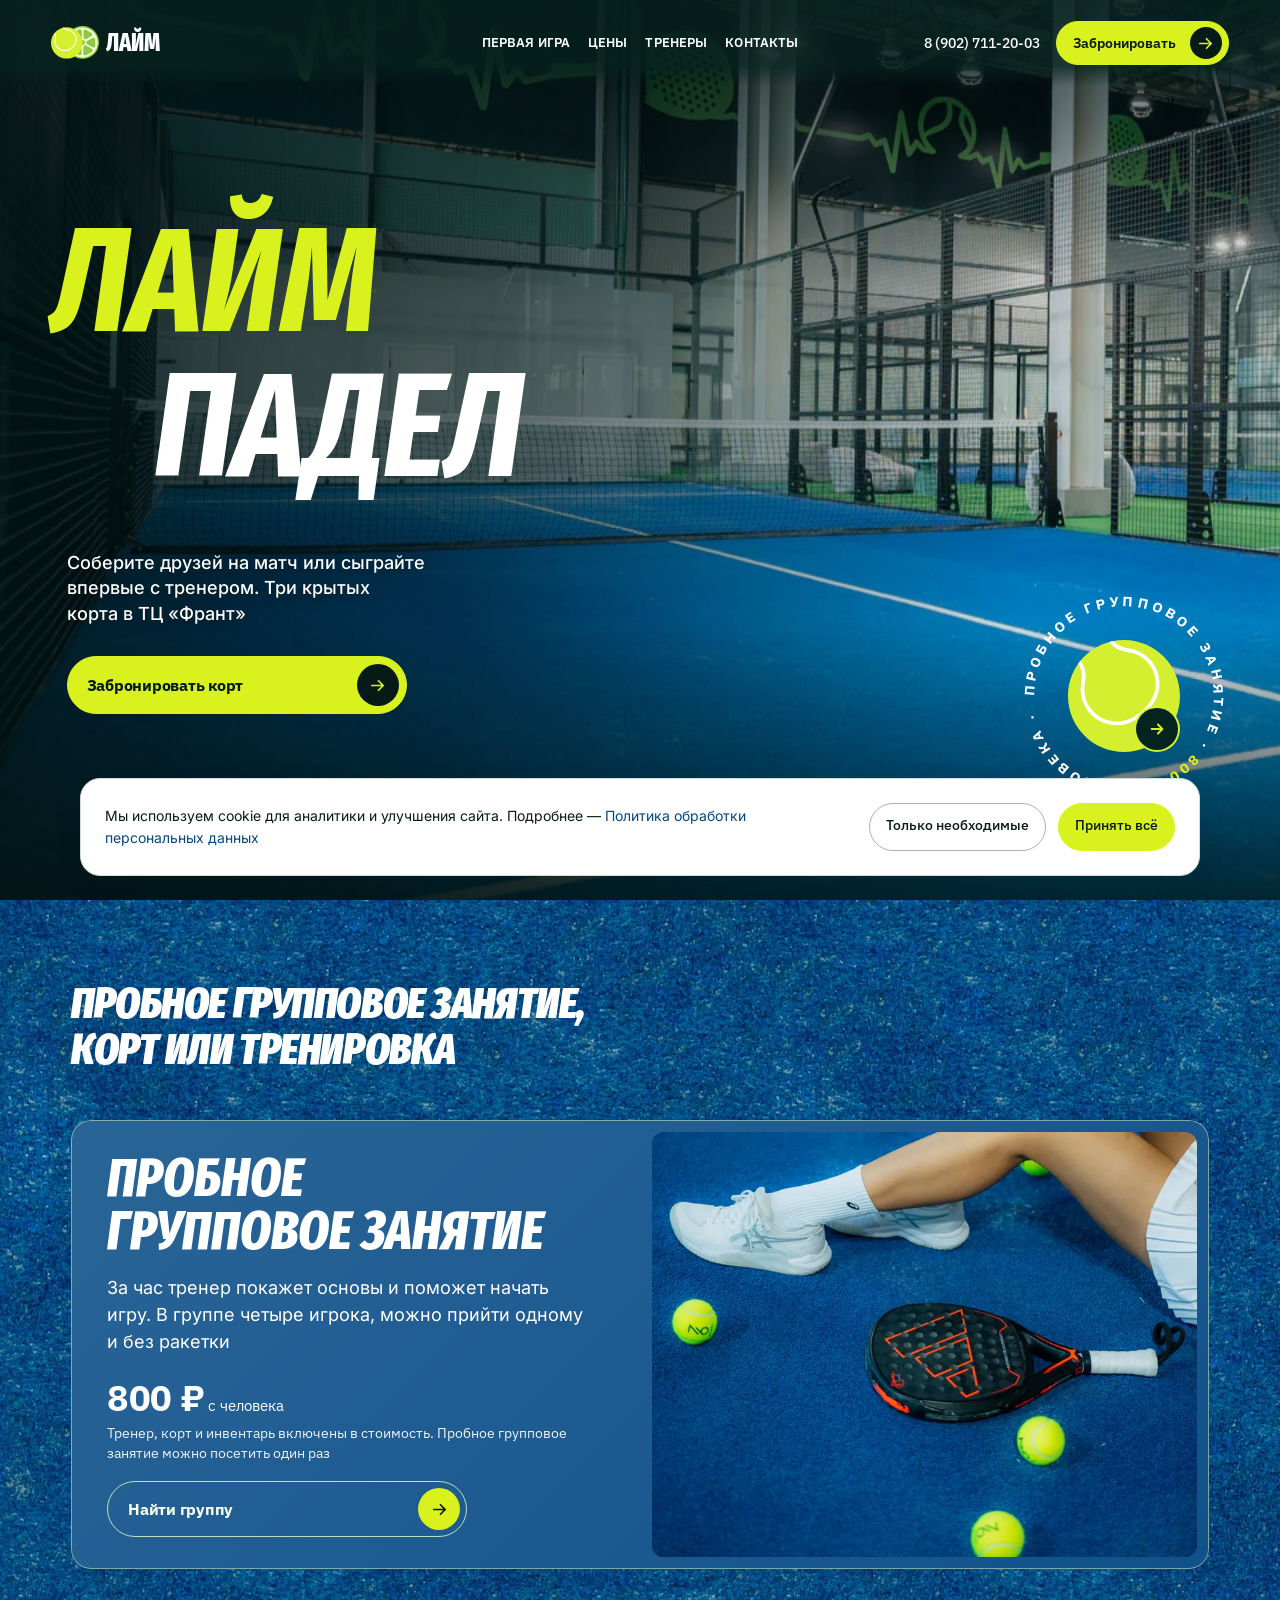
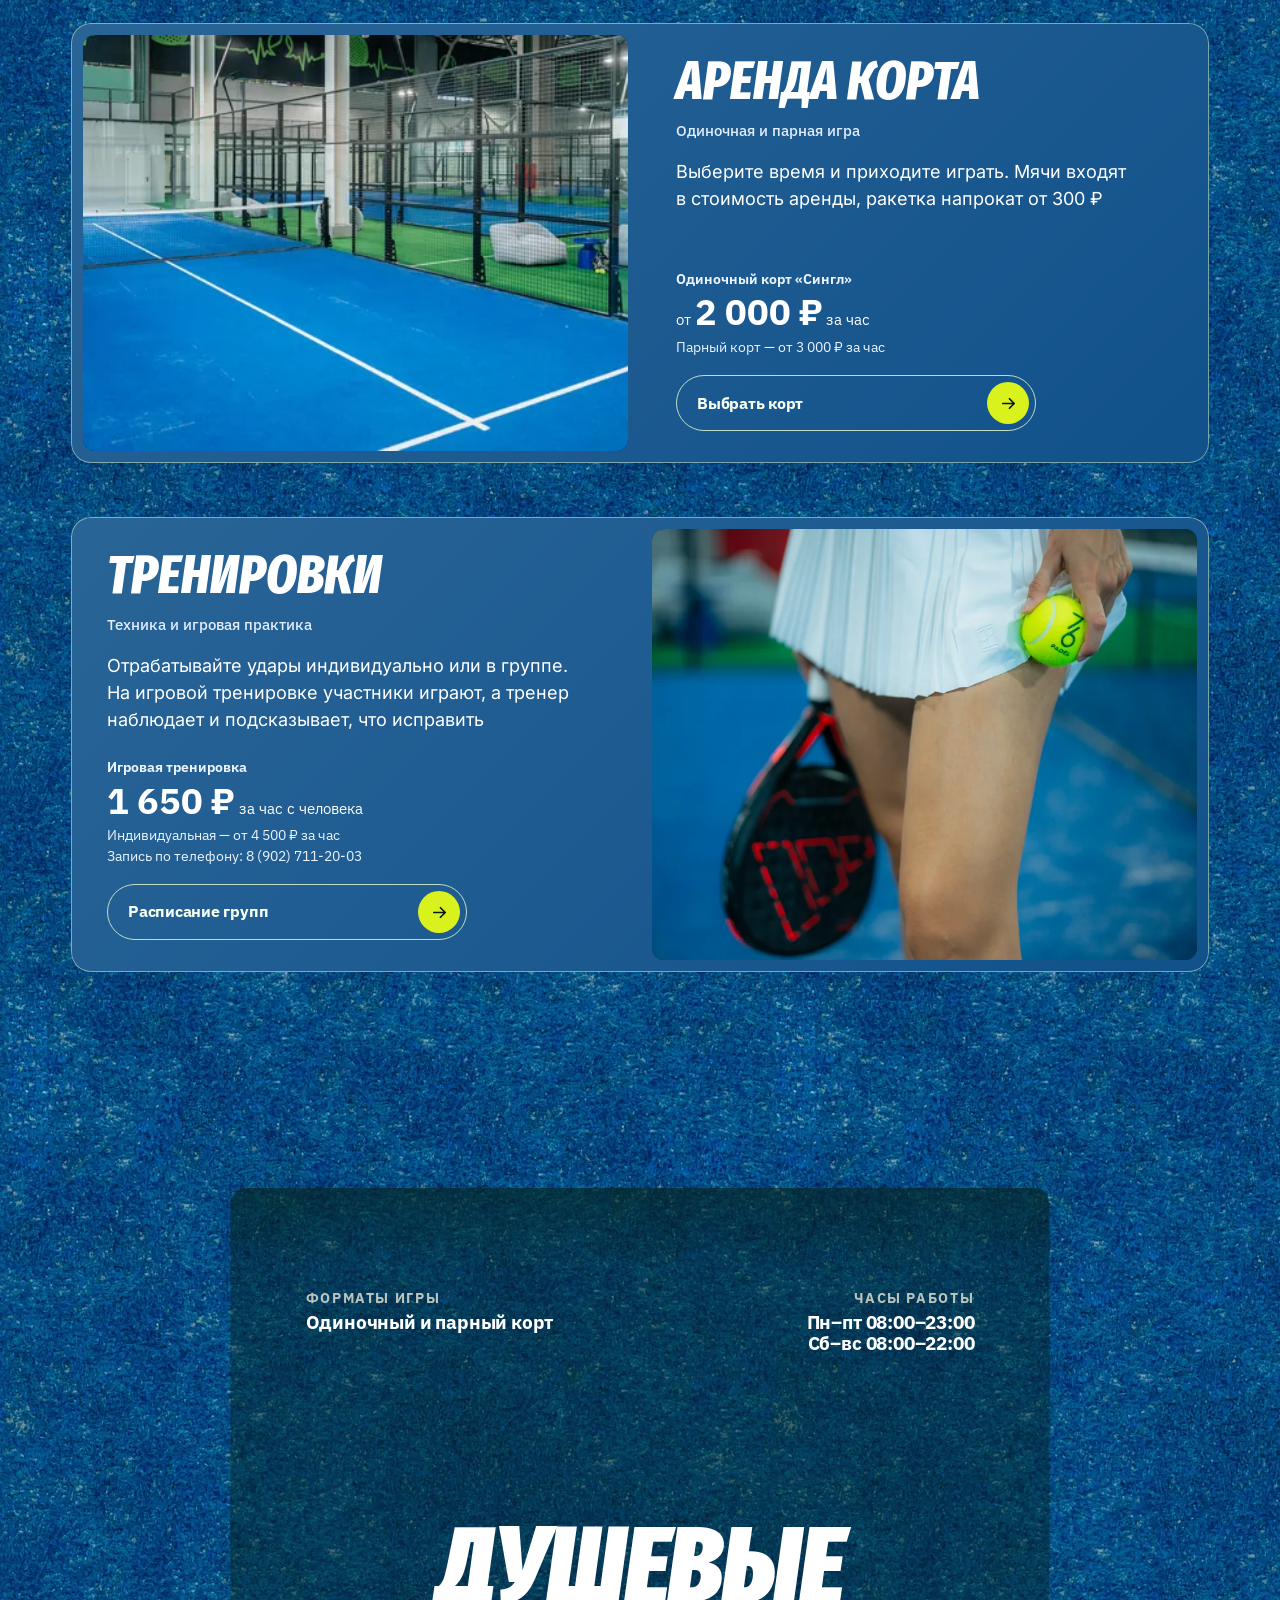
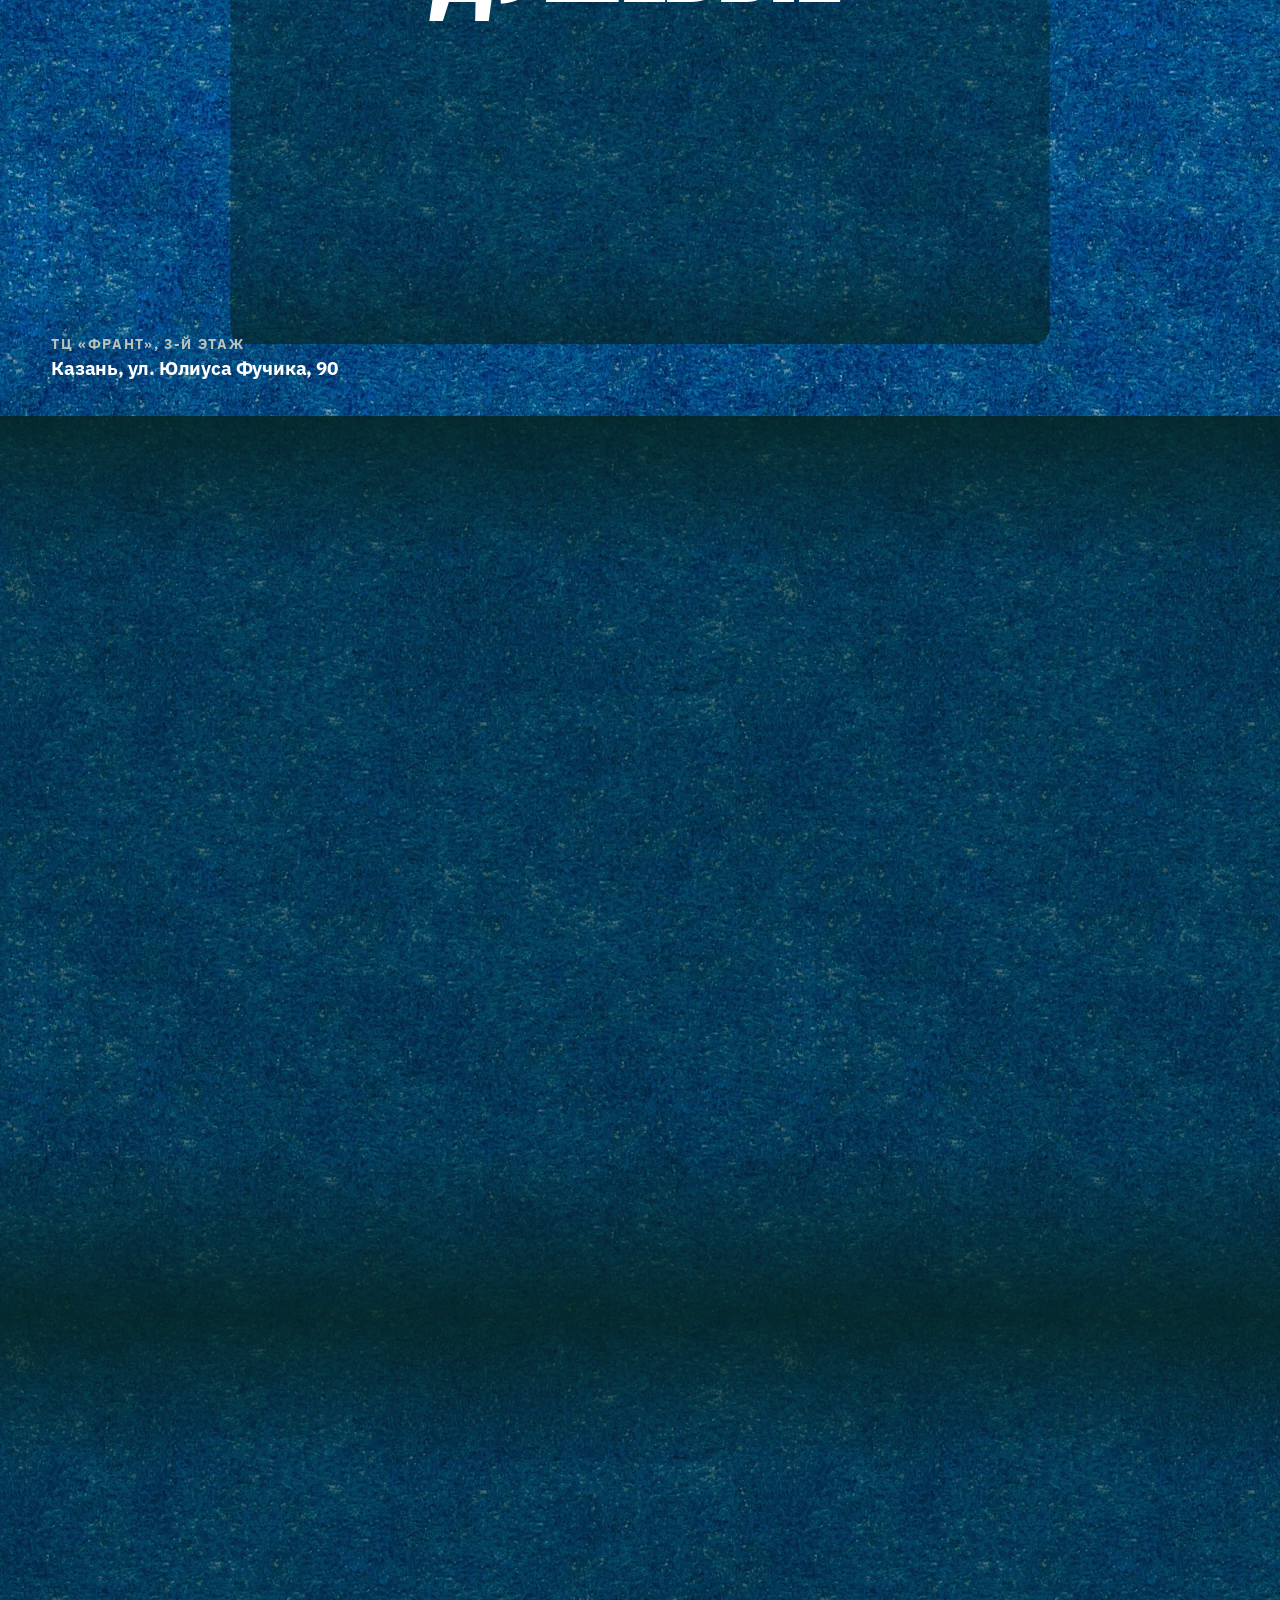
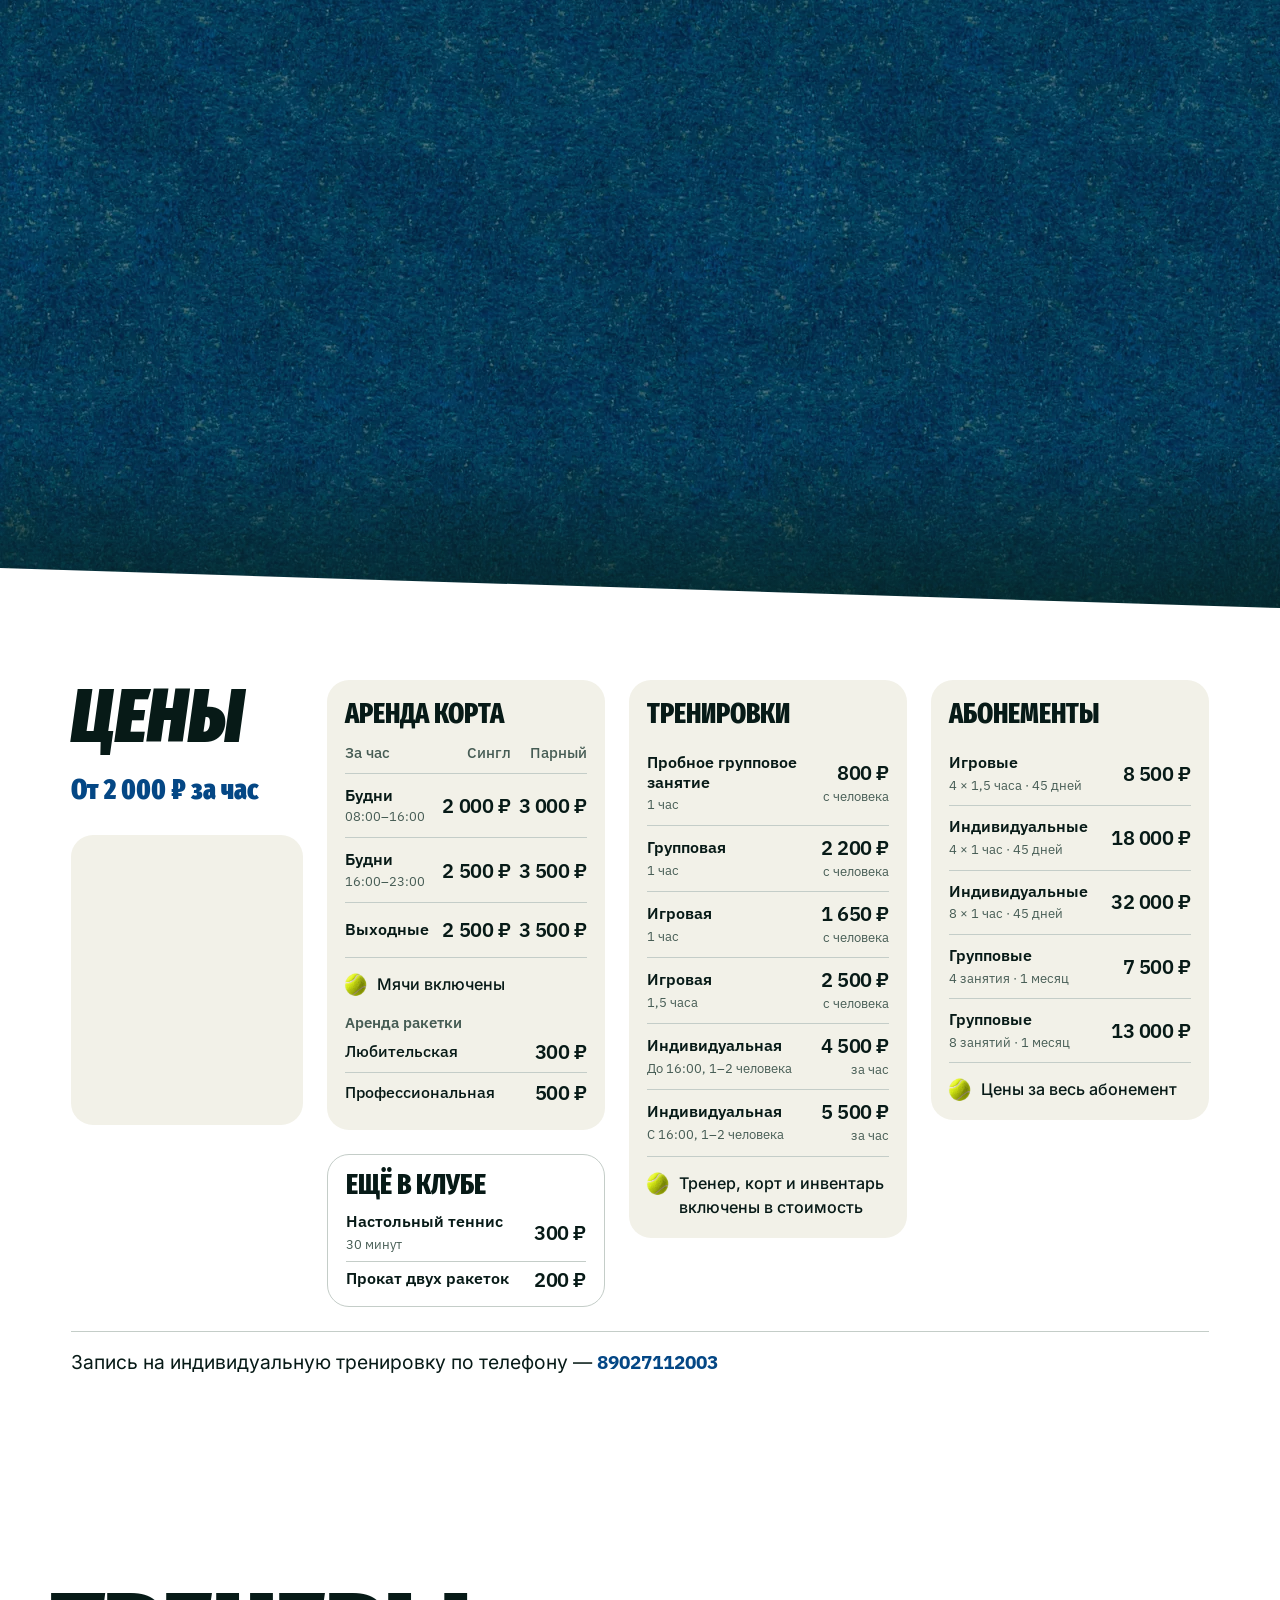
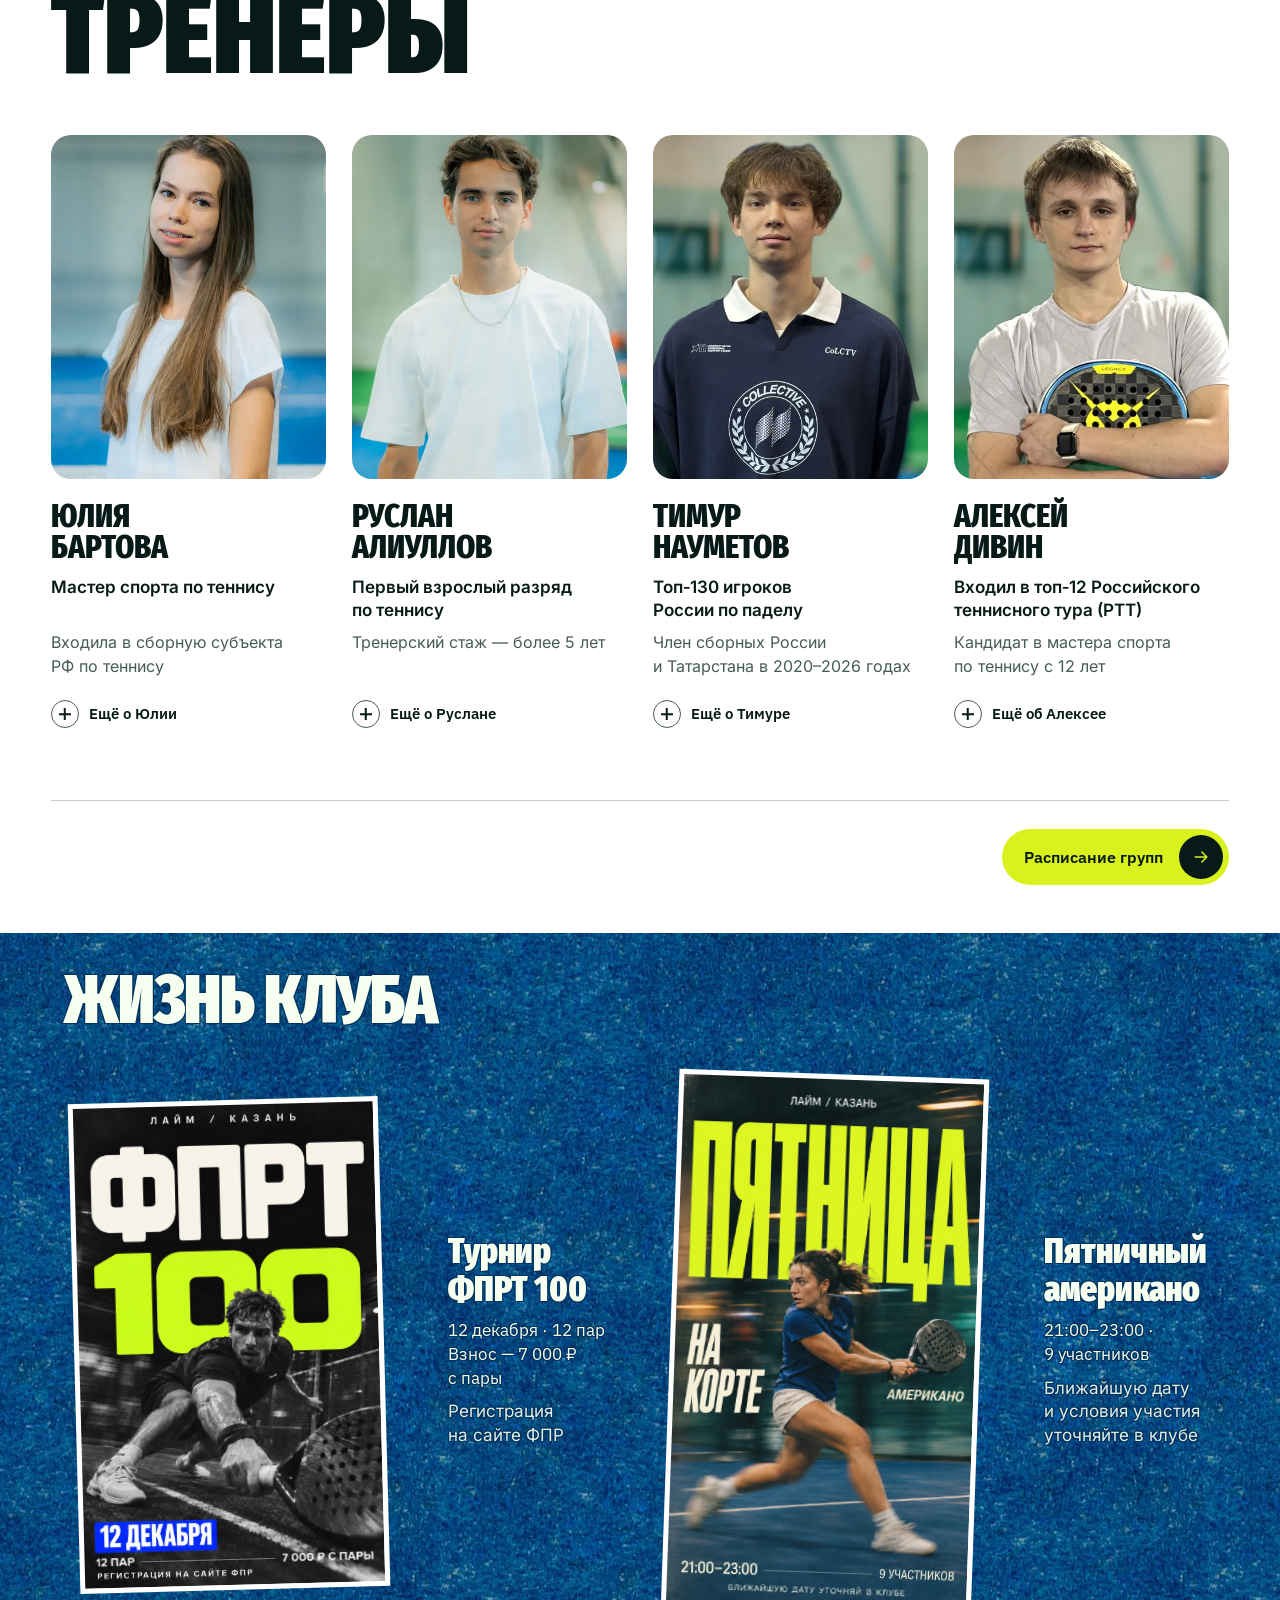
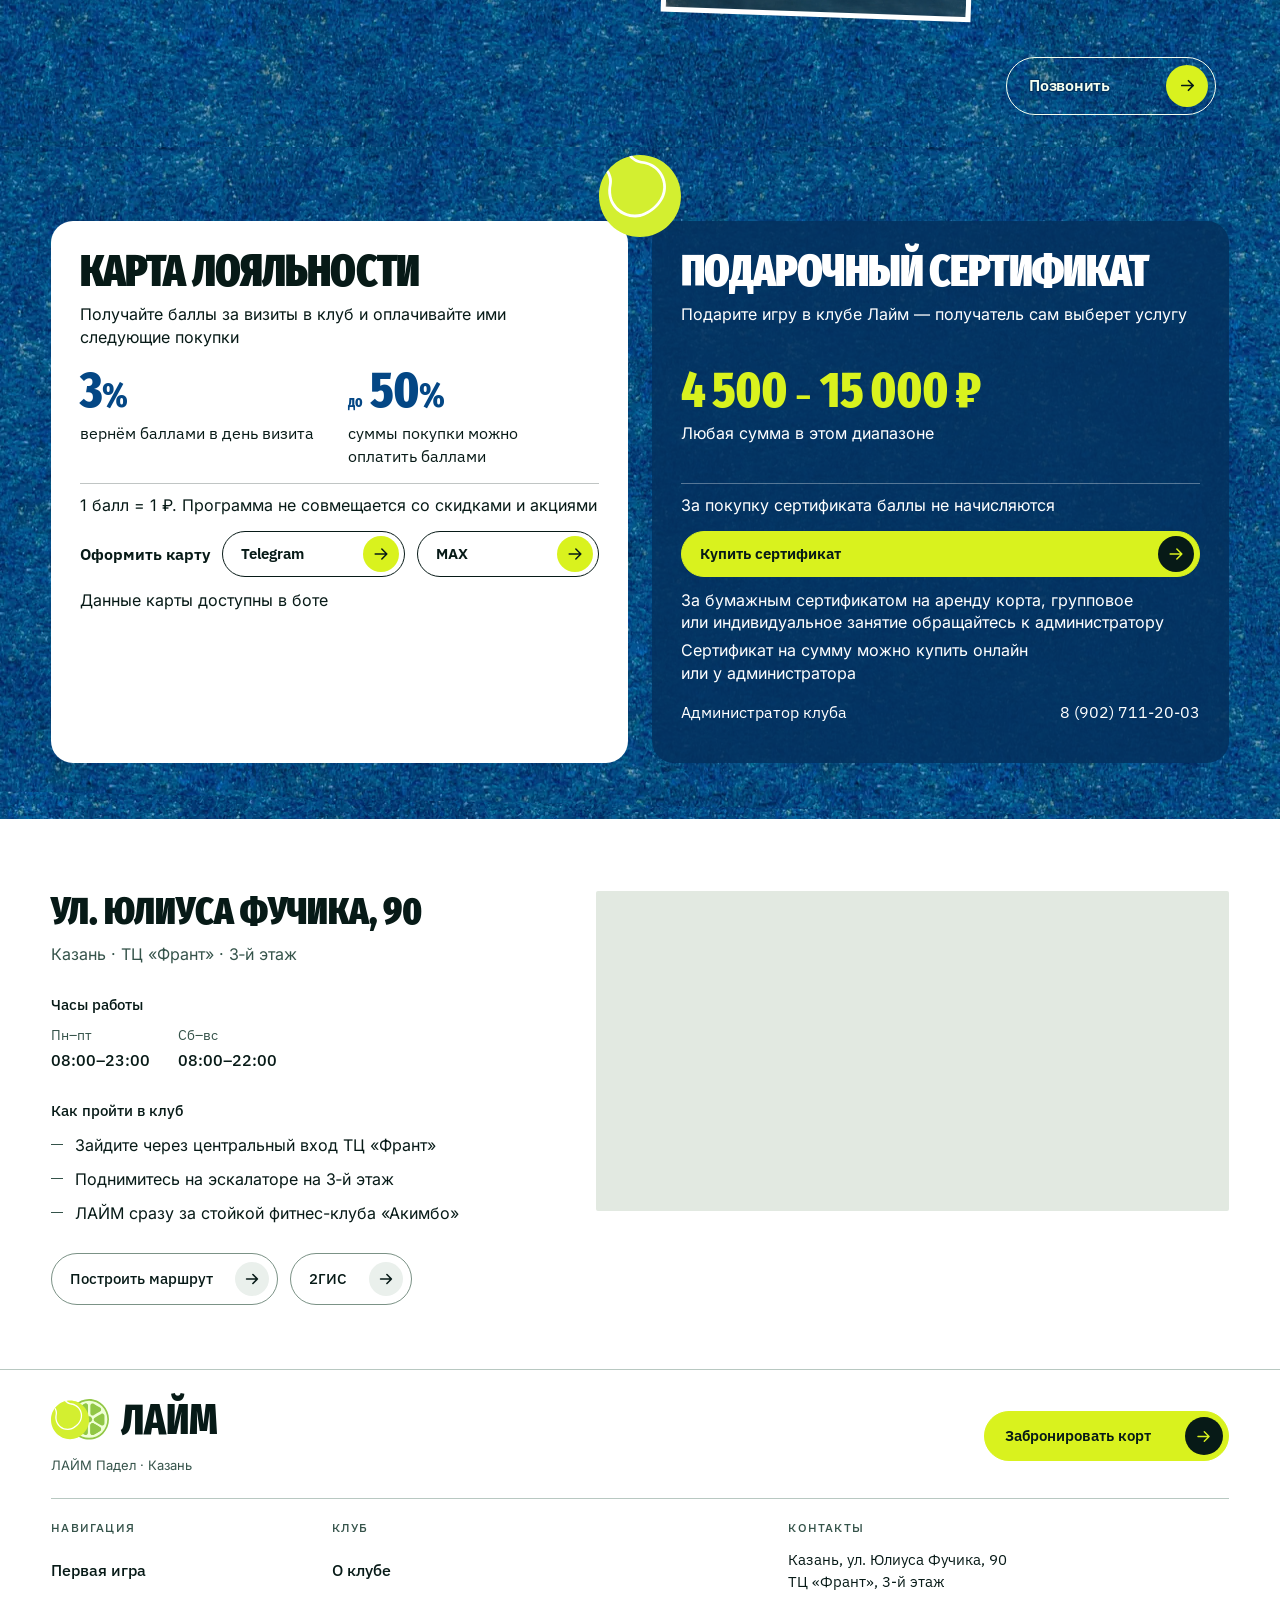
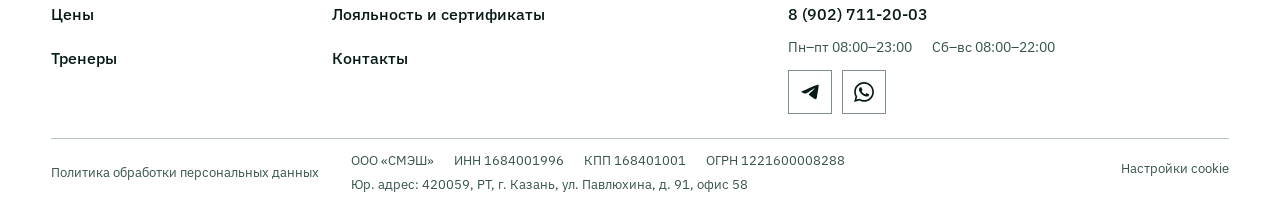
==== commit 171293a4: "обновление сайта" ====
--- a/index.html
+++ b/index.html
@@ -4,6 +4,27 @@
   <!-- Approved owner preview. Generated by python work/update_preview.py; edit prototype after approval. -->
   <meta charset="utf-8">
   <meta name="viewport" content="width=device-width, initial-scale=1">
+  <script src="prototype/metrika.js"></script>
+  <style data-preview-source="prototype/cookie-choice.css">
+/* Shared cookie controls: uses the existing LIME palette and typography. */
+.cookie-choice{position:fixed;z-index:100;inset:auto 24px 24px;max-width:1120px;margin-inline:auto;display:flex;align-items:center;gap:32px;padding:24px;background:#fff;color:#071a17;border:1px solid #d3ddd6;border-radius:20px;box-shadow:0 8px 28px #071a1714;font-family:var(--font-text,Arial,sans-serif)}
+.cookie-choice[hidden]{display:none}
+.cookie-choice__copy{flex:1;min-width:0}
+.cookie-choice .cookie-choice__copy p{margin:0;font:400 14px/1.6 var(--font-prose,Arial,sans-serif)}
+.cookie-choice a{color:#044785;text-decoration:none}
+.cookie-choice__actions{display:flex;gap:12px;flex-shrink:0}
+.cookie-choice button{min-height:48px;padding:12px 16px;border:1px solid #a5b6aa;background:#fff;color:#071a17;border-radius:999px;font:500 14px/1.35 var(--font-text,Arial,sans-serif);cursor:pointer}
+.cookie-choice button[data-cookie-accept]{background:#d9f21e;border-color:#d9f21e}
+.cookie-choice button:hover{background:#efffd6}
+.cookie-choice :is(a,button):focus-visible,.cookie-settings:focus-visible{outline:3px solid #044785;outline-offset:4px}
+.cookie-choice button:active{transform:translateY(1px)}
+.site-footer .cookie-settings,.document .cookie-settings{min-height:44px;padding:8px 0;border:0;background:transparent;color:#35534a;font:400 13px/1.5 var(--font-text,Arial,sans-serif);text-align:left;cursor:pointer}
+.document .cookie-settings{font-size:16px;color:#044785}
+@media(max-width:1000px){.cookie-choice{gap:20px;align-items:stretch;flex-direction:column}.cookie-choice__actions{flex-shrink:1}}
+@media(max-width:600px){.cookie-choice{inset:auto 12px 12px;padding:20px;gap:16px;max-height:calc(100dvh - 24px);overflow:auto}.cookie-choice__actions{display:grid;grid-template-columns:1fr;gap:10px}.cookie-choice button{width:100%;min-height:48px}}
+@media(prefers-reduced-motion:reduce){.cookie-choice *{transition:none!important;animation:none!important}}
+
+</style>
   <title>ЛАЙМ Падел — падел-клуб в Казани</title>
   <meta name="description" content="Три корта в ТЦ «Франт» в Казани. Аренда, тренировки и первое занятие в группе за 800 ₽ с человека">
   <style data-preview-source="prototype/styles.css">
@@ -1844,6 +1865,9 @@
 
 </style>
   <style data-preview-source="prototype/site-navigation.css">
+/* Logo weight adjusted by owner request, 25.11.2026; locally hosted for offline preview. */
+@font-face { font-family: 'Lime Brand'; font-style: normal; font-weight: 800; font-display: swap; src: url("prototype/assets/fonts/firasansextracondensed-normal-800.woff2") format('woff2'); }
+.site-header .brand-word { font-family: 'Lime Brand', var(--font-display); font-weight: 800; }
 /* Общая шапка: логотип — меню по центру — телефон и бронирование. */
 .skip-link {
   position: fixed; z-index: 100; top: 12px; left: 4vw;
@@ -2674,7 +2698,7 @@
 </style>
   <style data-preview-source="prototype/footer.css">
 /* Compact white footer selected from the owner's reference, 16.11.2026. */
-@font-face{font-family:'Fira Footer';font-weight:900;font-style:normal;font-display:swap;src:url("prototype/assets/fonts/firasansextracondensed-normal-900.woff2") format('woff2')}
+@font-face{font-family:'Fira Footer';font-weight:800;font-style:normal;font-display:swap;src:url("prototype/assets/fonts/firasansextracondensed-normal-800.woff2") format('woff2')}
 footer.site-footer{display:block;padding:28px 4vw 16px;background:#fff;color:#071a17;border-top:1px solid #b8c8c1;font:400 16px/1.45 var(--font-text);scroll-margin-top:0}
 .site-footer *{box-sizing:border-box}
 .site-footer a{color:inherit;text-decoration:none}
@@ -2683,7 +2707,7 @@
 .site-footer .site-footer__head{display:flex;align-items:center;justify-content:space-between;gap:28px;padding-bottom:24px;border-bottom:1px solid #b8c8c1}
 .site-footer .site-footer__brand{display:inline-flex;align-items:center;gap:12px;min-height:44px;width:fit-content}
 .site-footer .site-footer__brand img{display:block;width:58px;height:42px;object-fit:contain;margin:0;flex:none}
-.site-footer .site-footer__name{font:900 43px/1 'Fira Footer',var(--font-display);letter-spacing:0;color:#071a17}
+.site-footer .site-footer__name{font:800 43px/1 'Fira Footer',var(--font-display);letter-spacing:0;color:#071a17}
 .site-footer .site-footer__description{margin:6px 0 0;font:400 13px/1.4 var(--font-prose);color:#35534a}
 .site-footer .site-footer__booking{margin:0;display:flex}
 .site-footer .site-footer__book{display:inline-flex;align-items:center;justify-content:space-between;gap:34px;min-height:50px;padding:5px 5px 5px 20px;border:1px solid var(--lime);border-radius:99px;background:var(--lime);color:#071a17;font:600 15px/1.3 var(--font-text)}
@@ -2704,6 +2728,7 @@
 .site-footer__social{display:grid;place-items:center;flex:none;width:44px;height:44px;border:1px solid #7b9286;border-radius:0;background:#fff;color:#071a17}
 .site-footer__social svg{display:block;width:20px;height:20px;fill:currentColor}
 .site-footer .site-footer__bottom{display:flex;align-items:flex-start;gap:16px 32px;flex-wrap:wrap;padding-top:12px;border-top:1px solid #b8c8c1}
+.site-footer .site-footer__privacy{display:inline-flex;align-items:center;min-height:44px;font:400 13px/1.5 var(--font-text);color:#35534a;text-decoration:underline;text-underline-offset:3px}
 .site-footer .site-footer__legal{display:flex;align-items:center;gap:4px 20px;flex-wrap:wrap;min-height:44px;margin:0;flex:1;font:400 13px/1.5 var(--font-text);color:#35534a}
 .site-footer .site-footer__legal span{font:inherit;color:inherit;white-space:nowrap}
 .site-footer .site-footer__legal .site-footer__legal-address{white-space:normal;text-wrap:pretty}
@@ -2722,6 +2747,9 @@
  .site-footer .site-footer__legal{flex-basis:100%;display:flex;flex-direction:column;align-items:flex-start;gap:4px;min-height:0;padding:6px 0 10px}
 }
 @media(prefers-reduced-motion:reduce){.site-footer *{transition:none;animation:none;scroll-behavior:auto}}
+
+/* Owner request: plain policy link on the homepage. */
+.home-page .site-footer .site-footer__privacy{text-decoration:none}
 
 </style>
   <style data-preview-source="prototype/buttons-motion.css">
@@ -2786,7 +2814,7 @@
         <div class="hero-copy">
           <h1 id="hero-title" class="hero-title-friends"><span class="hero-title-line hero-title-line--one hero-title-lime">ЛАЙМ</span> <span class="hero-title-line hero-title-line--two">ПАДЕЛ</span></h1>
           <div class="hero-offer">
-            <p class="hero-description">Собери друзей на&nbsp;матч или сыграй впервые с&nbsp;тренером. Три крытых корта в&nbsp;ТЦ&nbsp;«Франт»</p>
+            <p class="hero-description">Соберите друзей на&nbsp;матч или сыграйте впервые с&nbsp;тренером. Три крытых корта в&nbsp;ТЦ&nbsp;«Франт»</p>
             <div class="hero-decision">
               <a class="hero-action hero-action--book" href="https://n1437757.yclients.ru/company/1301052/record-type?o=" aria-label="Забронировать корт" data-button-motion>
                 <span class="hero-action__label" data-letter-swap aria-hidden="true">Забронировать корт</span>
@@ -2797,10 +2825,10 @@
         </div>
       </div>
       <div class="hero-bottom">
-        <a class="hero-badge" href="https://n1437757.yclients.ru/company/1301052/activity/select" aria-label="Пробное занятие для новичков: 800 рублей с человека — записаться" data-button-motion>
+        <a class="hero-badge" href="https://n1437757.yclients.ru/company/1301052/activity/select" aria-label="Пробное групповое занятие для новичков: 800 рублей с человека — записаться" data-button-motion>
           <svg class="hero-badge__ring" viewBox="0 0 210 210" aria-hidden="true" focusable="false">
             <defs><path id="hero-badge-circle" d="M105,105 m-90,0 a90,90 0 1,1 180,0 a90,90 0 1,1 -180,0"/></defs>
-            <g class="hero-badge__orbit"><text><textPath href="#hero-badge-circle">Пробное занятие · <tspan class="hero-badge__lime">800&nbsp;₽</tspan> с&nbsp;человека · для&nbsp;новичков ·</textPath></text></g>
+            <g class="hero-badge__orbit"><text textLength="550" lengthAdjust="spacingAndGlyphs"><textPath href="#hero-badge-circle">Пробное групповое занятие · <tspan class="hero-badge__lime">800&nbsp;₽</tspan> с&nbsp;человека ·</textPath></text></g>
           </svg>
           <img class="hero-badge__ball" src="prototype/assets/ball-flat.svg" width="298" height="298" alt="">
           <span class="hero-badge__arrow" aria-hidden="true"><svg viewBox="0 0 20 20" fill="none" focusable="false"><path d="M4 10h12m-5-5 5 5-5 5" stroke="currentColor" stroke-width="2" stroke-linecap="round" stroke-linejoin="round"/></svg></span>
@@ -2810,7 +2838,7 @@
 
     <section class="intro section-pad" id="start" aria-labelledby="start-title">
       <div class="intro-head">
-        <div class="section-heading"><h2 id="start-title">ПРОБНОЕ, КОРТ<br>ИЛИ&nbsp;ТРЕНИРОВКА</h2></div>
+        <div class="section-heading"><h2 id="start-title">ПРОБНОЕ ГРУППОВОЕ ЗАНЯТИЕ,<br>КОРТ ИЛИ&nbsp;ТРЕНИРОВКА</h2></div>
       </div>
       <!-- Структура карточки: для кого → название → что входит → цена с единицей → кнопка.
            Вся карточка — одна ссылка (растянутая .path-cta). Ссылки YCLIENTS работают и без JS;
@@ -2822,10 +2850,10 @@
             <source media="(max-width: 700px)" srcset="prototype/assets/path-trial-stack-mobile.webp" type="image/webp">
             <img src="prototype/assets/path-trial-stack-wide.webp" width="1248" height="832" loading="lazy" alt="Ракетка, мяч и кроссовки на синем корте">
           </picture>
-          <h3>ПРОБНОЕ ЗАНЯТИЕ</h3>
+          <h3>ПРОБНОЕ ГРУППОВОЕ ЗАНЯТИЕ</h3>
           <p class="path-what">За&nbsp;час тренер покажет основы и&nbsp;поможет начать игру. В&nbsp;группе четыре игрока, можно прийти одному и&nbsp;без ракетки</p>
           <div class="path-bottom">
-            <p class="path-price"><strong>800&nbsp;₽</strong> <span>пробное занятие</span><small>Тренер, корт и&nbsp;инвентарь включены в&nbsp;стоимость</small></p>
+            <p class="path-price"><strong>800&nbsp;₽</strong> <span>с&nbsp;человека</span><small>Тренер, корт и&nbsp;инвентарь включены в&nbsp;стоимость. Пробное групповое занятие можно посетить один раз</small></p>
             <a class="path-cta" href="https://n1437757.yclients.ru/company/1301052/activity/select" data-button-motion><span class="path-cta__label">Найти группу</span><span class="path-cta__icon" aria-hidden="true"><svg viewBox="0 0 20 20" fill="none" focusable="false"><path d="M4 10h12m-5-5 5 5-5 5" stroke="currentColor" stroke-width="1.8" stroke-linecap="round" stroke-linejoin="round"/></svg></span></a>
           </div>
         </article></div>
@@ -2837,9 +2865,9 @@
           </picture>
           <h3>АРЕНДА КОРТА</h3>
           <p class="path-num">Одиночная и&nbsp;парная игра</p>
-          <p class="path-what">Выбери время и&nbsp;приходи играть. Мячи входят в&nbsp;стоимость аренды, ракетка напрокат от&nbsp;300&nbsp;₽</p>
+          <p class="path-what">Выберите время и&nbsp;приходите играть. Мячи входят в&nbsp;стоимость аренды, ракетка напрокат от&nbsp;300&nbsp;₽</p>
           <div class="path-bottom">
-            <p class="path-price"><small class="path-price__format">Корт «Сингл»</small><span>от</span> <strong>2&nbsp;000&nbsp;₽</strong> <span>за&nbsp;час</span><small>Парный корт&nbsp;— от&nbsp;3&nbsp;000&nbsp;₽ за&nbsp;час</small></p>
+            <p class="path-price"><small class="path-price__format">Одиночный корт «Сингл»</small><span>от</span> <strong>2&nbsp;000&nbsp;₽</strong> <span>за&nbsp;час</span><small>Парный корт&nbsp;— от&nbsp;3&nbsp;000&nbsp;₽ за&nbsp;час</small></p>
             <a class="path-cta" href="https://n1437757.yclients.ru/company/1301052/personal/select-services?o=" data-button-motion><span class="path-cta__label">Выбрать корт</span><span class="path-cta__icon" aria-hidden="true"><svg viewBox="0 0 20 20" fill="none" focusable="false"><path d="M4 10h12m-5-5 5 5-5 5" stroke="currentColor" stroke-width="1.8" stroke-linecap="round" stroke-linejoin="round"/></svg></span></a>
           </div>
         </article></div>
@@ -2851,10 +2879,10 @@
           </picture>
           <h3>ТРЕНИРОВКИ</h3>
           <p class="path-num">Техника и&nbsp;игровая практика</p>
-          <p class="path-what">Отрабатывай удары индивидуально или в&nbsp;группе. На&nbsp;игровой тренировке тренер подскажет, что исправить по&nbsp;ходу матча</p>
+          <p class="path-what">Отрабатывайте удары индивидуально или в&nbsp;группе. На&nbsp;игровой тренировке участники играют, а&nbsp;тренер наблюдает и&nbsp;подсказывает, что исправить</p>
           <div class="path-bottom">
             <!-- 1650 руб. — игровая тренировка, 1 час, с человека (PRICES.md, подтверждено владельцем 11.11.2026). -->
-            <p class="path-price"><small class="path-price__format">Игровая тренировка</small><strong>1&nbsp;650&nbsp;₽</strong> <span>за&nbsp;час с&nbsp;человека</span><small>Индивидуальная&nbsp;— от&nbsp;4&nbsp;500&nbsp;₽ за&nbsp;час</small></p>
+            <p class="path-price"><small class="path-price__format">Игровая тренировка</small><strong>1&nbsp;650&nbsp;₽</strong> <span>за&nbsp;час с&nbsp;человека</span><small>Индивидуальная&nbsp;— от&nbsp;4&nbsp;500&nbsp;₽ за&nbsp;час<br>Запись по&nbsp;телефону: <a href="tel:+79027112003" style="position:relative;z-index:2;color:inherit">8&nbsp;(902)&nbsp;711-20-03</a></small></p>
             <a class="path-cta" href="https://n1437757.yclients.ru/company/1301052/activity/select" data-button-motion><span class="path-cta__label">Расписание групп</span><span class="path-cta__icon" aria-hidden="true"><svg viewBox="0 0 20 20" fill="none" focusable="false"><path d="M4 10h12m-5-5 5 5-5 5" stroke="currentColor" stroke-width="1.8" stroke-linecap="round" stroke-linejoin="round"/></svg></span></a>
           </div>
         </article></div>
@@ -2865,7 +2893,7 @@
       <div class="scene">
         <div class="scene__pin">
           <ul class="scene__facts" aria-label="Клуб в цифрах">
-            <li class="scene__fact">Форматы игры<strong>Сингл и&nbsp;парный&nbsp;корт</strong></li>
+            <li class="scene__fact">Форматы игры<strong>Одиночный и&nbsp;парный&nbsp;корт</strong></li>
             <li class="scene__fact">Часы работы<strong class="scene__hours">Пн–пт 08:00–23:00<br>Сб–вс 08:00–22:00</strong></li>
             <li class="scene__fact">ТЦ «Франт», 3‑й&nbsp;этаж<strong>Казань, ул.&nbsp;Юлиуса Фучика,&nbsp;90</strong></li>
           </ul>
@@ -2905,7 +2933,7 @@
           <article class="prices__card prices__court" aria-labelledby="prices-court-title">
             <h3 id="prices-court-title">Аренда корта</h3>
             <table class="prices__table" aria-labelledby="prices-court-title"><caption class="prices__sr">Аренда корта за час</caption>
-              <thead><tr><th scope="col">За&nbsp;час</th><th scope="col">Сингл</th><th scope="col">Пара</th></tr></thead>
+              <thead><tr><th scope="col">За&nbsp;час</th><th scope="col">Сингл</th><th scope="col">Парный</th></tr></thead>
               <tbody><tr><th scope="row">Будни<span>08:00–16:00</span></th><td>2 000 ₽</td><td>3 000 ₽</td></tr><tr><th scope="row">Будни<span>16:00–23:00</span></th><td>2 500 ₽</td><td>3 500 ₽</td></tr><tr><th scope="row">Выходные</th><td>2 500 ₽</td><td>3 500 ₽</td></tr></tbody>
             </table>
             <p class="prices__plus">Мячи включены</p>
@@ -2920,7 +2948,7 @@
         <div class="prices__col prices__col--train">
           <article class="prices__card prices__train" aria-labelledby="prices-training-title">
             <h3 id="prices-training-title">Тренировки</h3>
-            <ul class="prices__list"><li><span class="prices__name">Пробное<small>1&nbsp;час</small></span><span class="prices__sum">800 ₽<small>с&nbsp;человека</small></span></li><li><span class="prices__name">Групповая<small>1&nbsp;час</small></span><span class="prices__sum">2 200 ₽<small>с&nbsp;человека</small></span></li><li><span class="prices__name">Игровая<small>1&nbsp;час</small></span><span class="prices__sum">1 650 ₽<small>с&nbsp;человека</small></span></li><li><span class="prices__name">Игровая<small>1,5&nbsp;часа</small></span><span class="prices__sum">2 500 ₽</span></li><li><span class="prices__name">Индивидуальная<small>До&nbsp;16:00, <span class="prices__group-size">1–2&nbsp;человека</span></small></span><span class="prices__sum">4 500 ₽<small>за&nbsp;час</small></span></li><li><span class="prices__name">Индивидуальная<small>После 16:00, <span class="prices__group-size">1–2&nbsp;человека</span></small></span><span class="prices__sum">5 500 ₽<small>за&nbsp;час</small></span></li></ul>
+            <ul class="prices__list"><li><span class="prices__name">Пробное групповое занятие<small>1&nbsp;час</small></span><span class="prices__sum">800 ₽<small>с&nbsp;человека</small></span></li><li><span class="prices__name">Групповая<small>1&nbsp;час</small></span><span class="prices__sum">2 200 ₽<small>с&nbsp;человека</small></span></li><li><span class="prices__name">Игровая<small>1&nbsp;час</small></span><span class="prices__sum">1 650 ₽<small>с&nbsp;человека</small></span></li><li><span class="prices__name">Игровая<small>1,5&nbsp;часа</small></span><span class="prices__sum">2 500 ₽<small>с&nbsp;человека</small></span></li><li><span class="prices__name">Индивидуальная<small>До&nbsp;16:00, <span class="prices__group-size">1–2&nbsp;человека</span></small></span><span class="prices__sum">4 500 ₽<small>за&nbsp;час</small></span></li><li><span class="prices__name">Индивидуальная<small>С&nbsp;16:00, <span class="prices__group-size">1–2&nbsp;человека</span></small></span><span class="prices__sum">5 500 ₽<small>за&nbsp;час</small></span></li></ul>
             <p class="prices__plus">Тренер, корт и&nbsp;инвентарь включены в&nbsp;стоимость</p>
           </article>
         </div>
@@ -2943,13 +2971,13 @@
               <div class="coaches__front">
                 <div class="coaches__photo"><img src="prototype/assets/coaches-yulia-720.webp" srcset="prototype/assets/coaches-yulia-480.webp 480w, prototype/assets/coaches-yulia-720.webp 720w" sizes="(max-width: 700px) 46vw, 24vw" width="720" height="900" alt="Юлия Бартова на корте клуба" loading="lazy" decoding="async"></div>
                 <h3 id="coaches-yulia">Юлия<br>Бартова</h3>
-                <p class="coaches__fact">Мастер спорта России</p>
-                <p class="coaches__exp">В&nbsp;теннисе с&nbsp;4&nbsp;лет. Тренирует больше 4&nbsp;лет</p>
+                <p class="coaches__fact">Мастер спорта по&nbsp;теннису</p>
+                <p class="coaches__exp">Входила в&nbsp;сборную субъекта РФ по&nbsp;теннису</p>
                 <button class="coaches__turn" type="button" aria-expanded="false" aria-controls="coaches-yulia-back" hidden data-button-motion><span class="coaches__plus" aria-hidden="true"></span>Ещё о&nbsp;Юлии</button>
               </div>
               <div class="coaches__back" id="coaches-yulia-back" role="group" aria-label="Ещё о&nbsp;Юлии">
                 <p class="coaches__back-name" aria-hidden="true">Юлия<br>Бартова</p>
-                <ul><li>Мастер спорта с&nbsp;2014&nbsp;года</li><li>Высшее спортивное образование</li><li>Член Федерации падела Республики Татарстан, помогает развивать падел в&nbsp;регионе</li></ul>
+                <ul><li>Высшее профильное спортивное образование: бакалавриат и&nbsp;магистратура с&nbsp;отличием</li><li>Сертификат тренерских курсов ФПР (Pre-level)</li></ul>
                 <button class="coaches__turn coaches__return" type="button" hidden data-button-motion><span class="coaches__arrow" aria-hidden="true">→</span>Назад к&nbsp;фото</button>
               </div>
             </div>
@@ -2959,13 +2987,13 @@
               <div class="coaches__front">
                 <div class="coaches__photo"><img src="prototype/assets/coaches-ruslan-720.webp" srcset="prototype/assets/coaches-ruslan-480.webp 480w, prototype/assets/coaches-ruslan-720.webp 720w" sizes="(max-width: 700px) 46vw, 24vw" width="720" height="900" alt="Руслан Алиуллов на корте клуба" loading="lazy" decoding="async"></div>
                 <h3 id="coaches-ruslan">Руслан<br>Алиуллов</h3>
-                <p class="coaches__fact">Красный диплом Поволжского университета физкультуры</p>
-                <p class="coaches__exp">Тренирует больше 4&nbsp;лет</p>
+                <p class="coaches__fact">Первый взрослый разряд по&nbsp;теннису</p>
+                <p class="coaches__exp">Тренерский стаж — более 5&nbsp;лет</p>
                 <button class="coaches__turn" type="button" aria-expanded="false" aria-controls="coaches-ruslan-back" hidden data-button-motion><span class="coaches__plus" aria-hidden="true"></span>Ещё о&nbsp;Руслане</button>
               </div>
               <div class="coaches__back" id="coaches-ruslan-back" role="group" aria-label="Ещё о&nbsp;Руслане">
                 <p class="coaches__back-name" aria-hidden="true">Руслан<br>Алиуллов</p>
-                <ul><li>Окончил с&nbsp;красным дипломом Поволжский государственный университет физической культуры, спорта и&nbsp;туризма</li><li>Член Федерации падела Республики Татарстан, помогает развивать падел в&nbsp;регионе</li></ul>
+                <ul><li>Высшее профильное спортивное образование: бакалавриат и&nbsp;магистратура с&nbsp;отличием</li><li>Аспирант по&nbsp;направлению «Физиология человека и&nbsp;животных»</li><li>Сертификат тренерских курсов ФПР (Pre-level)</li></ul>
                 <button class="coaches__turn coaches__return" type="button" hidden data-button-motion><span class="coaches__arrow" aria-hidden="true">→</span>Назад к&nbsp;фото</button>
               </div>
             </div>
@@ -2975,13 +3003,13 @@
               <div class="coaches__front">
                 <div class="coaches__photo"><img src="prototype/assets/coaches-timur-court-720.webp" srcset="prototype/assets/coaches-timur-court-480.webp 480w, prototype/assets/coaches-timur-court-720.webp 720w" sizes="(max-width: 700px) 46vw, 24vw" width="720" height="900" alt="Тимур Науметов в клубе" loading="lazy" decoding="async"></div>
                 <h3 id="coaches-timur">Тимур<br>Науметов</h3>
-                <p class="coaches__fact">Входил в&nbsp;топ‑10 игроков России в&nbsp;одиночном и&nbsp;парном разрядах</p>
-                <p class="coaches__exp">Был в&nbsp;сборных России и&nbsp;Татарстана в&nbsp;<span class="coaches__years">2020–2026</span>&nbsp;годах</p>
+                <p class="coaches__fact">Топ‑130 игроков России по&nbsp;паделу</p>
+                <p class="coaches__exp">Член сборных России и&nbsp;Татарстана в&nbsp;2020–2026&nbsp;годах</p>
                 <button class="coaches__turn" type="button" aria-expanded="false" aria-controls="coaches-timur-back" hidden data-button-motion><span class="coaches__plus" aria-hidden="true"></span>Ещё о&nbsp;Тимуре</button>
               </div>
               <div class="coaches__back" id="coaches-timur-back" role="group" aria-label="Ещё о&nbsp;Тимуре">
                 <p class="coaches__back-name" aria-hidden="true">Тимур<br>Науметов</p>
-                <ul><li>Многократный победитель и&nbsp;призёр всероссийских соревнований и&nbsp;турниров серии TE</li><li>Участник чемпионата России и&nbsp;турниров серии ITF</li></ul>
+                <ul><li>Трёхкратный финалист чемпионата России по&nbsp;теннису в&nbsp;парном и&nbsp;командном разрядах</li><li>Победитель и&nbsp;призёр всероссийских соревнований и&nbsp;турниров серии TE, участник турниров ITF</li><li>Сертификат тренерских курсов ФПР (Pre-level)</li></ul>
                 <button class="coaches__turn coaches__return" type="button" hidden data-button-motion><span class="coaches__arrow" aria-hidden="true">→</span>Назад к&nbsp;фото</button>
               </div>
             </div>
@@ -2991,13 +3019,13 @@
               <div class="coaches__front">
                 <div class="coaches__photo"><img src="prototype/assets/coaches-aleksey-court-720.webp" srcset="prototype/assets/coaches-aleksey-court-480.webp 480w, prototype/assets/coaches-aleksey-court-720.webp 720w" sizes="(max-width: 700px) 46vw, 24vw" width="720" height="900" alt="Алексей Дивин с ракеткой в клубе" loading="lazy" decoding="async"></div>
                 <h3 id="coaches-aleksey">Алексей<br>Дивин</h3>
-                <p class="coaches__fact">Входил в&nbsp;топ‑12 Российского теннисного тура</p>
-                <p class="coaches__exp">Кандидат в&nbsp;мастера спорта. В&nbsp;теннисе 14&nbsp;лет, тренирует 3&nbsp;года</p>
+                <p class="coaches__fact">Входил в&nbsp;топ‑12 Российского теннисного тура (РТТ)</p>
+                <p class="coaches__exp">Кандидат в&nbsp;мастера спорта по&nbsp;теннису с&nbsp;12&nbsp;лет</p>
                 <button class="coaches__turn" type="button" aria-expanded="false" aria-controls="coaches-aleksey-back" hidden data-button-motion><span class="coaches__plus" aria-hidden="true"></span>Ещё об&nbsp;Алексее</button>
               </div>
               <div class="coaches__back" id="coaches-aleksey-back" role="group" aria-label="Ещё об&nbsp;Алексее">
                 <p class="coaches__back-name" aria-hidden="true">Алексей<br>Дивин</p>
-                <ul><li>Играл за&nbsp;сборную Рязани, был в&nbsp;резерве сборной России</li><li>Учился в&nbsp;Словацкой академии</li></ul>
+                <ul><li>Многократный призёр турниров ФПР‑100</li><li>Входил в&nbsp;резерв сборной России по&nbsp;теннису</li><li>Обладатель тренерского сертификата ФПР (Pre-level)</li></ul>
                 <button class="coaches__turn coaches__return" type="button" hidden data-button-motion><span class="coaches__arrow" aria-hidden="true">→</span>Назад к&nbsp;фото</button>
               </div>
             </div>
@@ -3016,7 +3044,7 @@
             <div class="club-life__poster-stage"><div class="club-life__print"><img class="club-life__poster" src="prototype/assets/event-fprt-selected.webp" alt="Афиша ФПРТ 100: игрок на корте, 12 декабря" width="992" height="1586" loading="lazy" decoding="async"></div></div>
             <div class="club-life__info">
               <h3 id="event-fprt-title">Турнир ФПРТ&nbsp;100</h3>
-              <p>12&nbsp;декабря, 12&nbsp;пар. Взнос 7&nbsp;000&nbsp;₽ с&nbsp;пары</p>
+              <p>12&nbsp;декабря · 12&nbsp;пар<br>Взнос&nbsp;— 7&nbsp;000&nbsp;₽ с&nbsp;пары</p>
               <p class="club-life__note">Регистрация на&nbsp;сайте&nbsp;ФПР</p>
             </div>
           </article>
@@ -3024,8 +3052,8 @@
             <div class="club-life__poster-stage"><div class="club-life__print"><img class="club-life__poster" src="prototype/assets/event-friday-selected.webp" alt="Афиша «Пятница. На корте»: игрок с ракеткой для падела" width="941" height="1672" loading="lazy" decoding="async"></div></div>
             <div class="club-life__info">
               <h3 id="event-friday-title">Пятничный американо</h3>
-              <p><span class="club-life__time">21:00–23:00</span>, 9&nbsp;участников</p>
-              <p class="club-life__note">Ближайшую дату уточняйте в&nbsp;клубе</p>
+              <p><span class="club-life__time">21:00–23:00</span> · 9&nbsp;участников</p>
+              <p class="club-life__note">Ближайшую дату и&nbsp;условия участия уточняйте в&nbsp;клубе</p>
             </div>
           </article>
         </div>
@@ -3040,14 +3068,14 @@
   <div class="benefits__offers">
     <article class="benefits__offer benefits__loyalty" aria-labelledby="loyalty-title">
       <h3 id="loyalty-title">Карта лояльности</h3>
-      <p class="benefits__lead">Копи баллы за&nbsp;визиты в&nbsp;клуб</p>
+      <p class="benefits__lead">Получайте баллы за&nbsp;визиты в&nbsp;клуб и&nbsp;оплачивайте ими следующие покупки</p>
       <div class="benefits__metrics">
         <dl class="benefits__stats">
           <div><dt>3<span>%</span></dt><dd>вернём баллами в&nbsp;день визита</dd></div>
           <div><dt><small>до</small> 50<span>%</span></dt><dd>суммы покупки можно оплатить баллами</dd></div>
         </dl>
       </div>
-      <p class="benefits__terms">Программа не&nbsp;совмещается со&nbsp;скидками и&nbsp;акциями</p>
+      <p class="benefits__terms">1&nbsp;балл&nbsp;=&nbsp;1&nbsp;₽. Программа не&nbsp;совмещается со&nbsp;скидками и&nbsp;акциями</p>
       <div class="benefits__actions">
         <p class="benefits__action-label">Оформить карту</p>
         <div class="benefits__bots">
@@ -3059,10 +3087,10 @@
     </article>
     <article class="benefits__offer benefits__gift" aria-labelledby="gift-title">
       <h3 id="gift-title">Подарочный сертификат</h3>
-      <p class="benefits__lead">Подари игру в&nbsp;ЛАЙМе. Получатель сам выберет корт, тренировку или другую услугу клуба</p>
+      <p class="benefits__lead">Подарите игру в&nbsp;клубе Лайм&nbsp;— получатель сам выберет услугу</p>
       <div class="benefits__metrics">
         <p class="benefits__amount"><span>4&nbsp;500</span><span class="benefits__dash">–</span><span>15&nbsp;000&nbsp;₽</span></p>
-        <p class="benefits__redeem">При&nbsp;записи назовите номер сертификата</p>
+        <p class="benefits__redeem">Любая сумма в&nbsp;этом диапазоне</p>
       </div>
       <p class="benefits__terms">За&nbsp;покупку сертификата баллы не&nbsp;начисляются</p>
       <div class="benefits__actions">
@@ -3070,7 +3098,7 @@
       </div>
       <div class="benefits__details">
         <p>За&nbsp;бумажным сертификатом на&nbsp;аренду корта, групповое или&nbsp;индивидуальное занятие обращайтесь к&nbsp;администратору</p>
-        <p>Сертификат на&nbsp;сумму любого доступного номинала можно купить онлайн или у&nbsp;администратора</p>
+        <p>Сертификат на&nbsp;сумму можно купить онлайн или у&nbsp;администратора</p>
         <p class="benefits__contact"><span>Администратор клуба</span><a href="tel:+79027112003">8&nbsp;(902)&nbsp;711-20-03</a></p>
       </div>
     </article>
@@ -3081,7 +3109,7 @@
   <div class="visit__copy">
     <h2 id="visit-title" class="visit__title">ул.&nbsp;Юлиуса Фучика, 90</h2>
     <div class="visit__facts"><p class="visit__location">Казань · ТЦ «Франт» · 3‑й&nbsp;этаж</p><h3 class="visit__hours-title">Часы работы</h3><dl class="visit__hours"><div><dt>Пн–пт</dt><dd>08:00–23:00</dd></div><div><dt>Сб–вс</dt><dd>08:00–22:00</dd></div></dl></div>
-    <div class="visit__way"><h3>Как пройти в&nbsp;клуб</h3><ul class="visit__steps"><li>Зайди через центральный вход ТЦ&nbsp;«Франт»</li><li>Поднимись на&nbsp;эскалаторе на&nbsp;3‑й&nbsp;этаж</li><li>ЛАЙМ сразу за&nbsp;стойкой фитнес-клуба «Акимбо»</li></ul></div>
+    <div class="visit__way"><h3>Как пройти в&nbsp;клуб</h3><ul class="visit__steps"><li>Зайдите через центральный вход ТЦ&nbsp;«Франт»</li><li>Поднимитесь на&nbsp;эскалаторе на&nbsp;3‑й&nbsp;этаж</li><li>ЛАЙМ сразу за&nbsp;стойкой фитнес-клуба «Акимбо»</li></ul></div>
     <div class="visit__routes" role="group" aria-label="Клуб на картах"><a class="visit__route visit__route--directions" href="https://yandex.ru/maps/?mode=routes&amp;rtext=~55.763589%2C49.234002" target="_blank" rel="noopener" aria-label="Построить маршрут до ЛАЙМ Падел в Яндекс Картах, новая вкладка" data-button-motion>Построить маршрут<span><svg viewBox="0 0 20 20" fill="none" width="18" height="18" aria-hidden="true" focusable="false"><path d="M4 10h12m-5-5 5 5-5 5" stroke="currentColor" stroke-width="1.8" stroke-linecap="round" stroke-linejoin="round"/></svg></span></a><a class="visit__route" href="https://2gis.ru/kazan/search/%D0%BB%D0%B0%D0%B9%D0%BC%20%D0%BF%D0%B0%D0%B4%D0%B5%D0%BB/firm/70000001102624666/49.234002%2C55.763589" target="_blank" rel="noopener" aria-label="ЛАЙМ Падел в 2ГИС, новая вкладка" data-button-motion>2ГИС<span><svg viewBox="0 0 20 20" fill="none" width="18" height="18" aria-hidden="true" focusable="false"><path d="M4 10h12m-5-5 5 5-5 5" stroke="currentColor" stroke-width="1.8" stroke-linecap="round" stroke-linejoin="round"/></svg></span></a></div>
   </div>
   <div class="visit__map" data-map-shell>
@@ -3097,7 +3125,7 @@
       <div class="site-footer__booking booking-actions"><a class="site-footer__book" href="https://n1437757.yclients.ru/company/1301052/record-type?o=" data-button-motion>Забронировать корт<span><svg viewBox="0 0 24 24" width="20" height="20" fill="none" aria-hidden="true" focusable="false"><path d="M5 12h14m-6-6 6 6-6 6" stroke="currentColor" stroke-width="1.8" stroke-linecap="round" stroke-linejoin="round"/></svg></span></a></div>
     </div>
     <div class="site-footer__body">
-      <nav class="site-footer__nav" aria-label="Навигация в подвале"><div class="site-footer__nav-group"><h2 class="site-footer__heading">Навигация</h2><ul><li><a href="prototype/first-game.html">Первая игра</a></li><li><a href="#prices">Цены</a></li><li><a href="#coaches">Тренеры</a></li></ul></div><div class="site-footer__nav-group"><h2 class="site-footer__heading">Клуб</h2><ul><li><a href="#club">О клубе</a></li><li><a href="#loyalty-gift">Лояльность и&nbsp;сертификаты</a></li><li><a href="#contacts">Контакты</a></li></ul></div></nav>
+      <nav class="site-footer__nav" aria-label="Навигация в подвале"><div class="site-footer__nav-group"><h2 class="site-footer__heading">Навигация</h2><ul><li><a href="prototype/first-game.html">Первая игра</a></li><li><a href="prototype/prices.html">Цены</a></li><li><a href="prototype/coaches.html">Тренеры</a></li></ul></div><div class="site-footer__nav-group"><h2 class="site-footer__heading">Клуб</h2><ul><li><a href="#club">О клубе</a></li><li><a href="#loyalty-gift">Лояльность и&nbsp;сертификаты</a></li><li><a href="prototype/contacts.html">Контакты</a></li></ul></div></nav>
       <div class="site-footer__contact">
         <h2 class="site-footer__heading">Контакты</h2>
         <address class="site-footer__address">Казань, ул.&nbsp;Юлиуса Фучика,&nbsp;90<br>ТЦ «Франт», 3‑й&nbsp;этаж</address>
@@ -3107,10 +3135,109 @@
       </div>
     </div>
     <div class="site-footer__bottom">
+      <a class="site-footer__privacy" href="privacy/index.html">Политика обработки персональных данных</a>
       <p class="site-footer__legal"><span>ООО «СМЭШ»</span><span>ИНН&nbsp;1684001996</span><span>КПП&nbsp;168401001</span><span>ОГРН&nbsp;1221600008288</span><span class="site-footer__legal-address">Юр.&nbsp;адрес: 420059, РТ, г.&nbsp;Казань, ул.&nbsp;Павлюхина, д.&nbsp;91, офис&nbsp;58</span></p>
     </div>
   </footer>
 
+<script data-preview-source="prototype/cookie-choice.js">
+/* Consent choice stays on this origin; no analytics request is made here. */
+(() => {
+  'use strict';
+  const key = 'lime.analytics-consent.v1';
+  const version = 1;
+  const duration = 180 * 86400000;
+  let memory = null;
+  let returnFocus = null;
+  let banner;
+  function read() {
+    let item;
+    try { const raw = localStorage.getItem(key); item = raw ? JSON.parse(raw) : memory; } catch { item = memory; }
+    return item && item.version === version && ['accepted', 'necessary'].includes(item.choice) && Number.isFinite(item.expires) && item.expires > Date.now() ? item : null;
+  }
+  function clearAnalyticsCookies() {
+    // Only this counter's first-party identifiers; third-party Yandex cookies are inaccessible.
+    for (const name of document.cookie.split(';').map(x => x.trim().split('=')[0]).filter(x => x.startsWith('_ym_'))) {
+      for (const domain of ['', location.hostname, '.lime-padel.ru']) {
+        for (const path of ['/', '/prototype', '/prototype/', '/privacy', '/privacy/']) {
+          document.cookie = `${name}=; Max-Age=0; Path=${path}; SameSite=Lax${domain ? '; Domain=' + domain : ''}`;
+        }
+      }
+    }
+    try {
+      for (let i = localStorage.length - 1; i >= 0; i--) {
+        const name = localStorage.key(i);
+        if (name && name.startsWith('_ym')) localStorage.removeItem(name);
+      }
+    } catch {}
+  }
+  function apply(item) {
+    if (item && item.choice === 'accepted') window.LimeAnalytics?.enable();
+    else {
+      clearAnalyticsCookies();
+      window.LimeAnalytics?.disable();
+    }
+  }
+  function choose(choice) {
+    const item = {version, choice, expires: Date.now() + duration};
+    memory = item;
+    try { localStorage.setItem(key, JSON.stringify(item)); } catch {}
+    banner.hidden = true;
+    if (returnFocus && returnFocus.isConnected) returnFocus.focus();
+    else {
+      const main = document.querySelector('main');
+      main?.setAttribute('tabindex', '-1');
+      main?.focus({preventScroll:true});
+    }
+    apply(item);
+  }
+  function open(event) {
+    returnFocus = event.currentTarget;
+    banner.hidden = false;
+    banner.querySelector('button').focus({preventScroll:true});
+  }
+  function init() {
+    const policyLink = document.querySelector('.site-footer__privacy');
+    const policyURL = policyLink ? policyLink.getAttribute('href') : '../privacy/index.html';
+    banner = document.createElement('section');
+    banner.className = 'cookie-choice';
+    banner.setAttribute('aria-label', 'Настройки cookie');
+    banner.innerHTML = `<div class="cookie-choice__copy"><p>Мы используем cookie для аналитики и улучшения сайта. Подробнее — <a href="${policyURL}#services">Политика обработки персональных данных</a></p></div><div class="cookie-choice__actions"><button type="button" data-cookie-necessary>Только необходимые</button><button type="button" data-cookie-accept>Принять всё</button></div>`;
+    document.body.append(banner);
+    banner.querySelector('[data-cookie-necessary]').addEventListener('click', () => choose('necessary'));
+    banner.querySelector('[data-cookie-accept]').addEventListener('click', () => choose('accepted'));
+    const footer = document.querySelector('.site-footer__bottom');
+    if (footer) {
+      const settings = document.createElement('button');
+      settings.type = 'button';
+      settings.className = 'cookie-settings';
+      settings.setAttribute('data-cookie-settings', '');
+      settings.textContent = 'Настройки cookie';
+      footer.append(settings);
+    }
+    document.querySelectorAll('[data-cookie-settings]').forEach(button => button.addEventListener('click', open));
+    const item = read();
+    banner.hidden = Boolean(item);
+    apply(item);
+    window.addEventListener('storage', event => {
+      if (event.key !== key && event.key !== null) return;
+      memory = null;
+      const next = read();
+      banner.hidden = Boolean(next);
+      apply(next);
+    });
+    document.addEventListener('visibilitychange', () => {
+      if (document.visibilityState !== 'visible') return;
+      const next = read();
+      if (!next) banner.hidden = false;
+      apply(next);
+    });
+  }
+  if (document.readyState === 'loading') document.addEventListener('DOMContentLoaded', init, {once:true});
+  else init();
+})();
+
+</script>
 <script data-preview-source="prototype/paths-stack.js">
 // Закрепление выполняет CSS. Высокая карточка сначала прокручивается до кнопки.
 (() => {
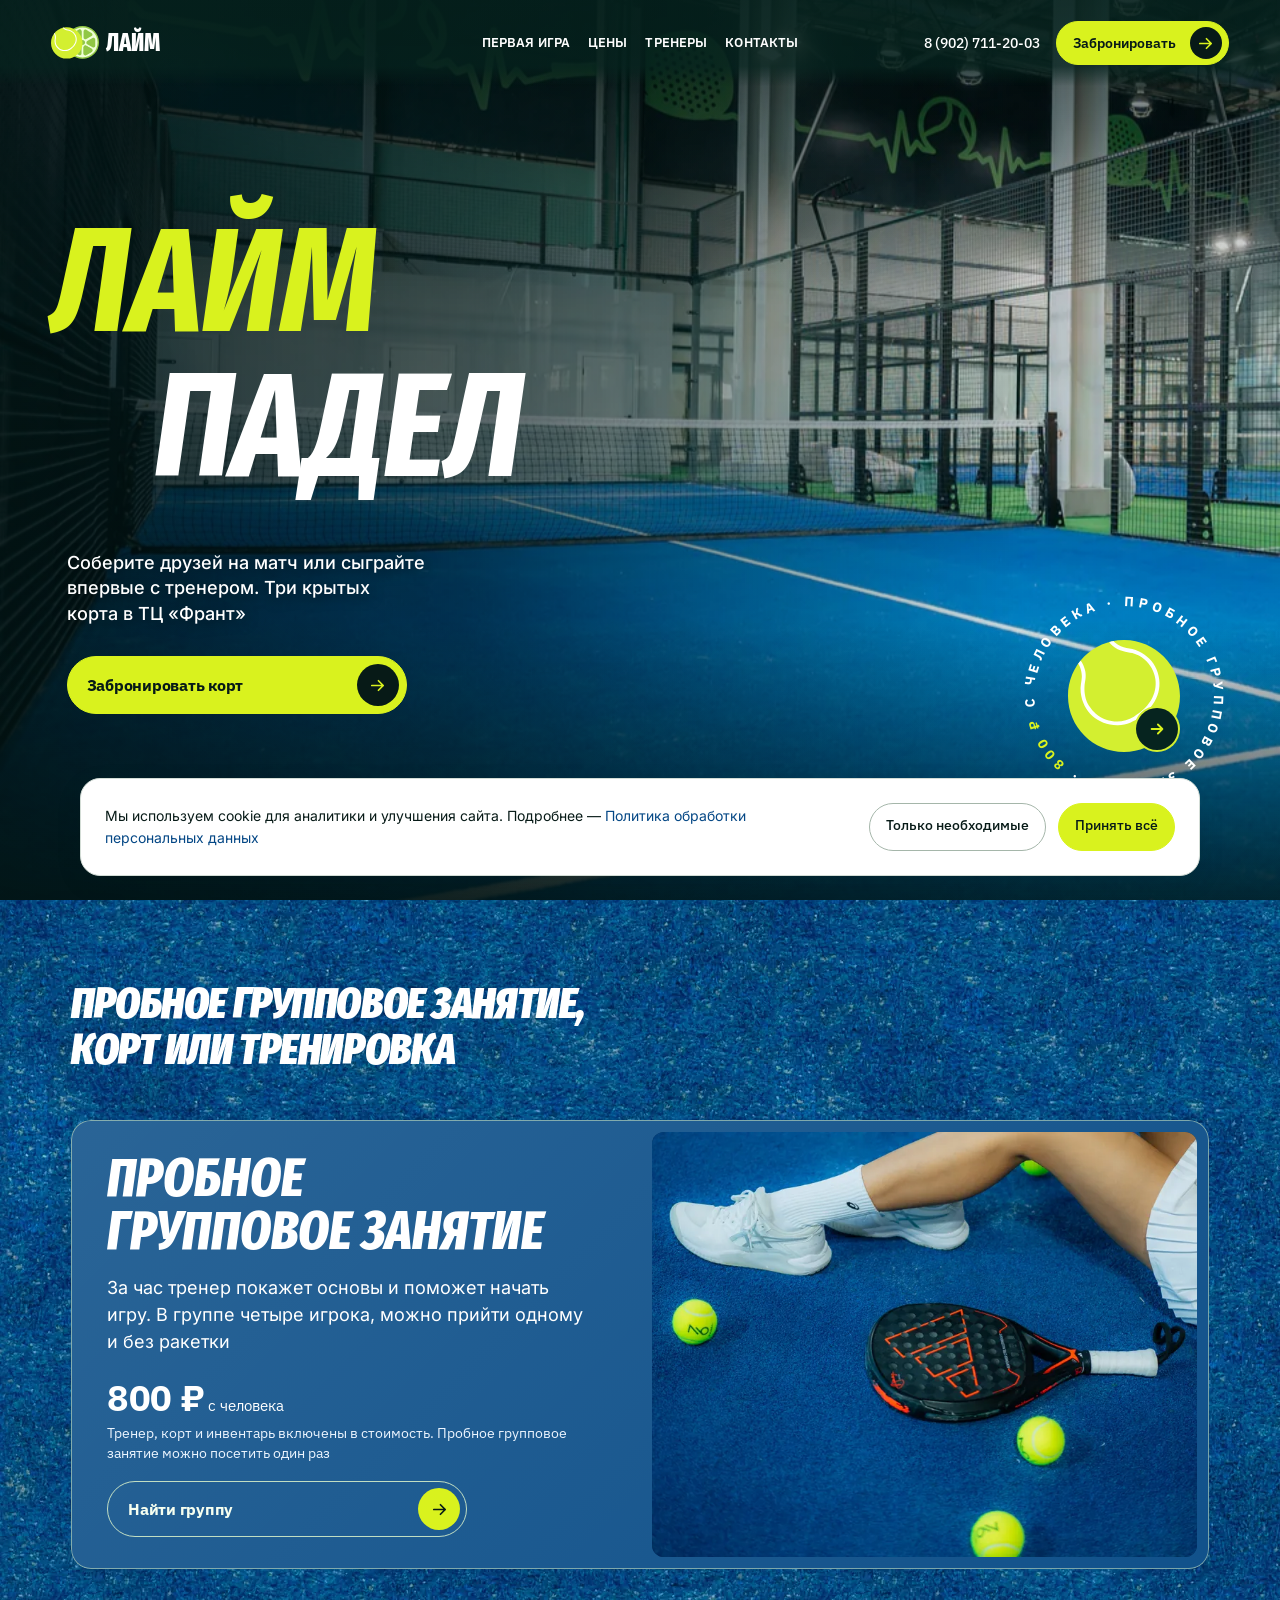
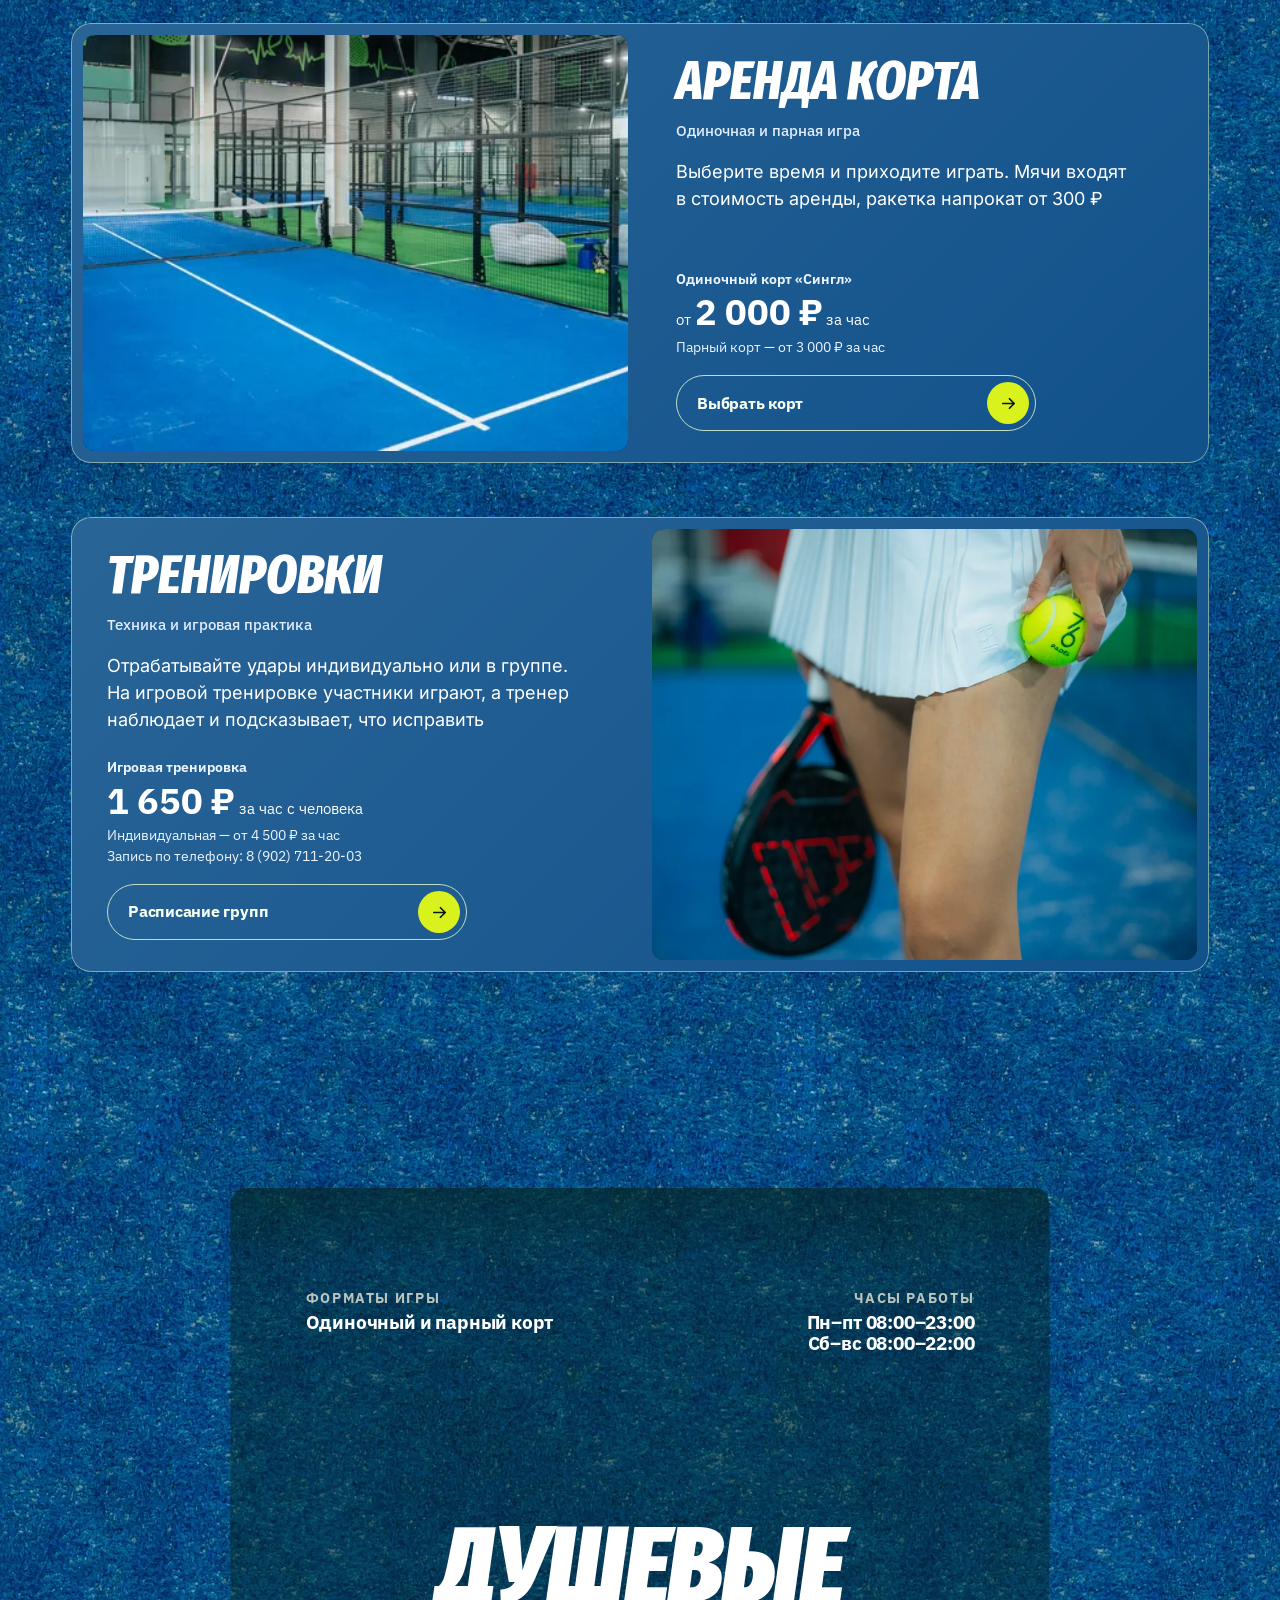
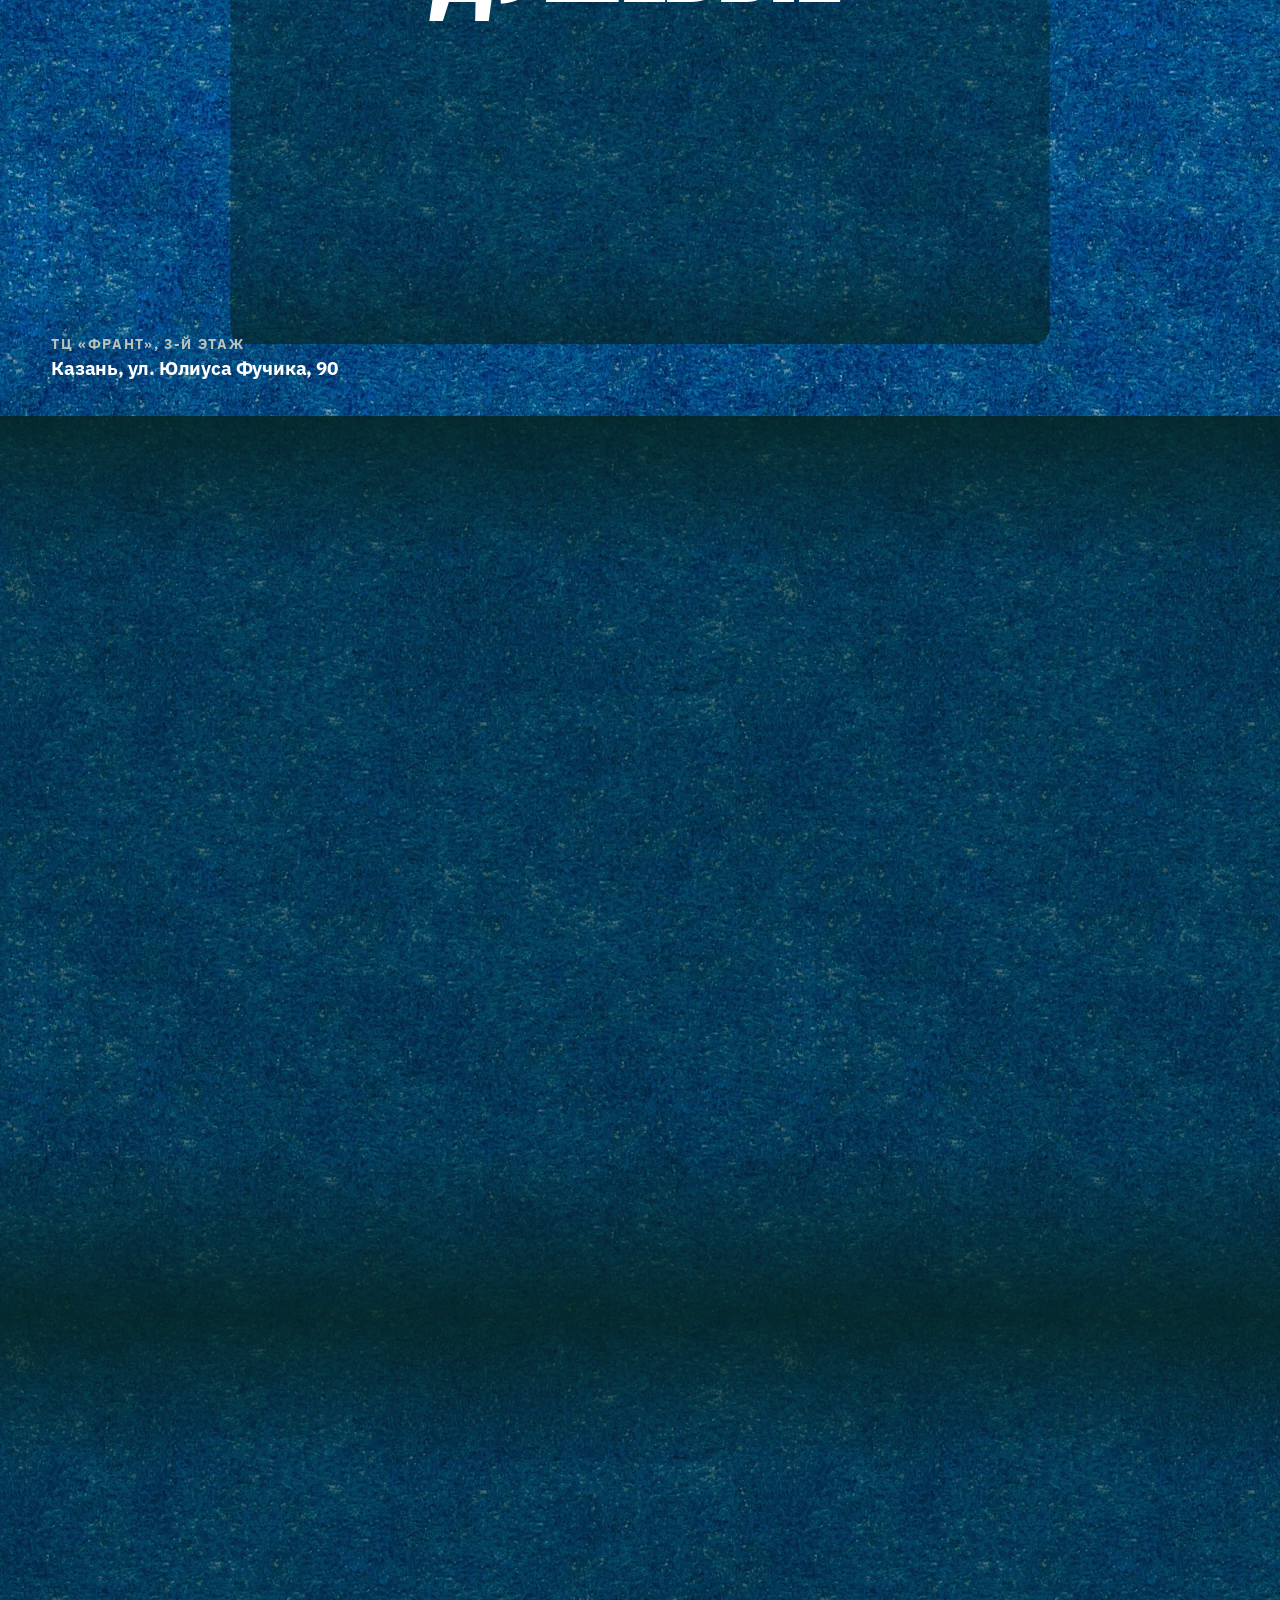
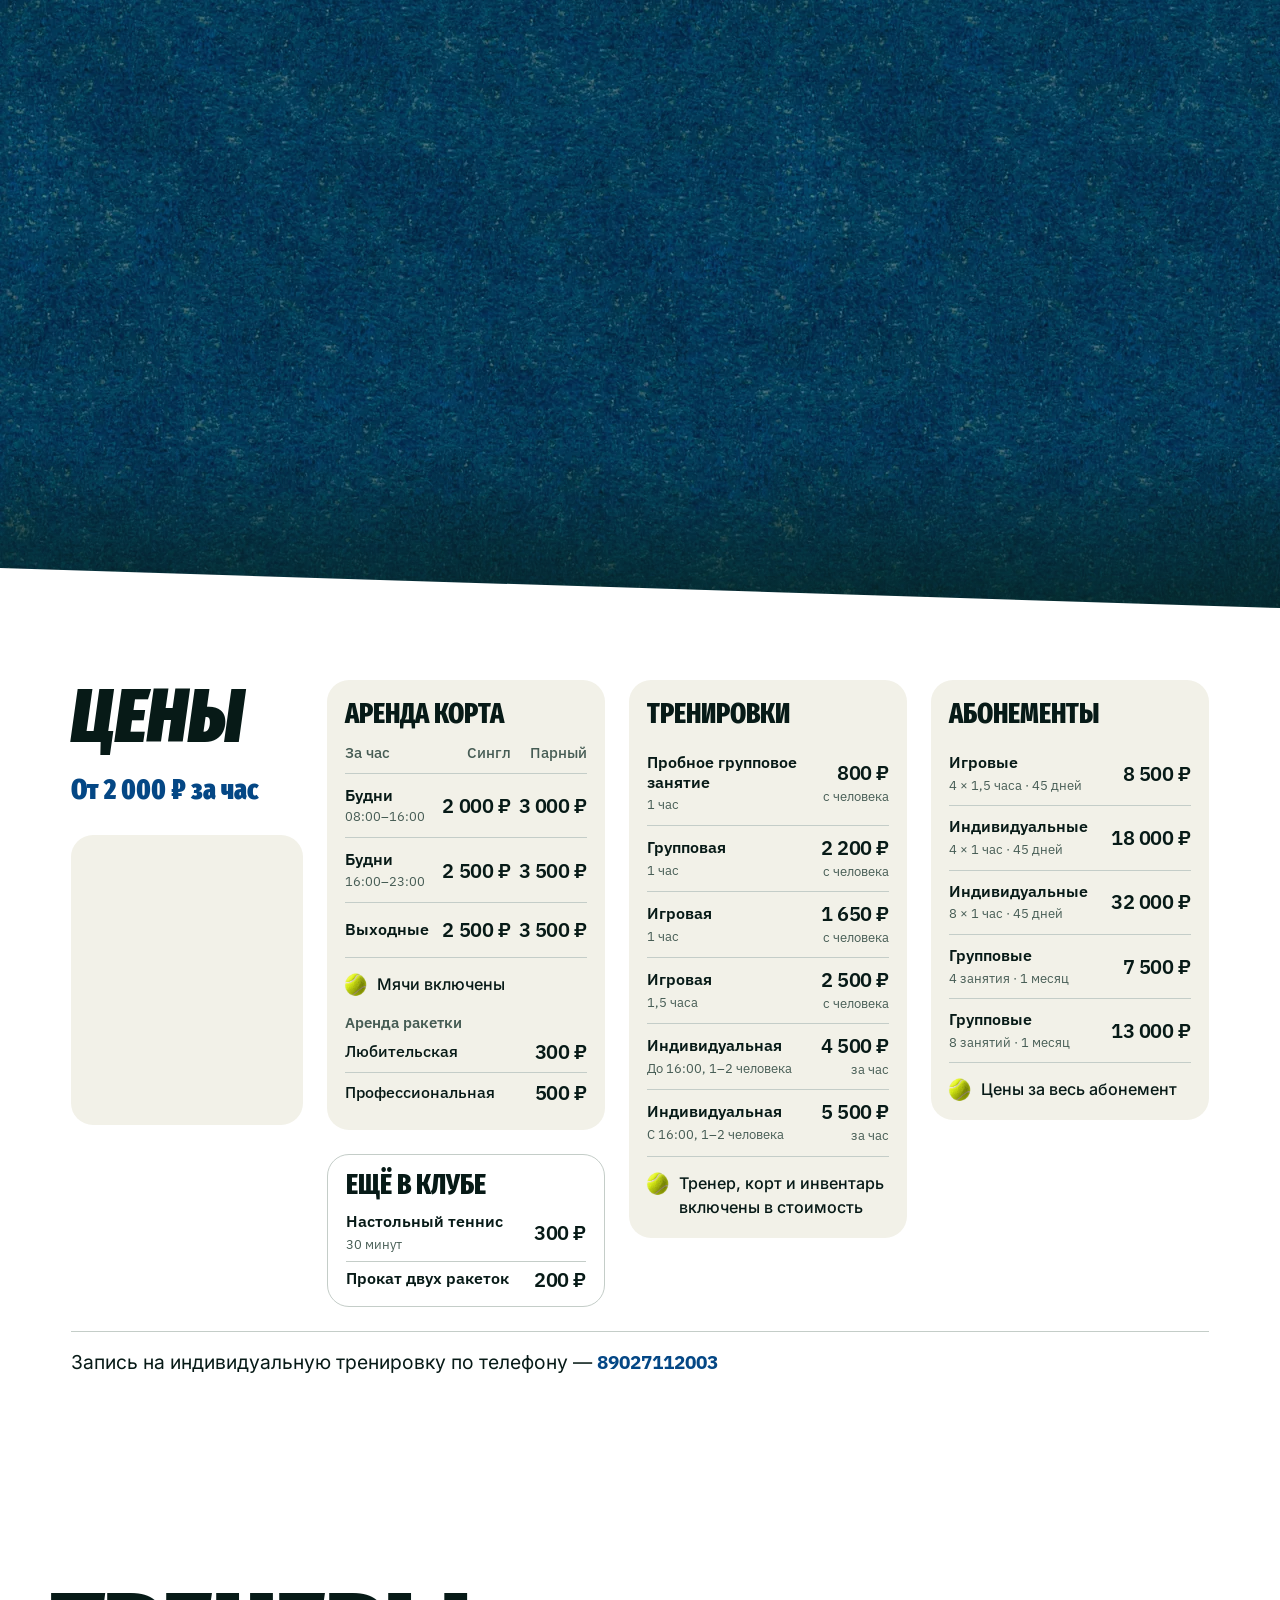
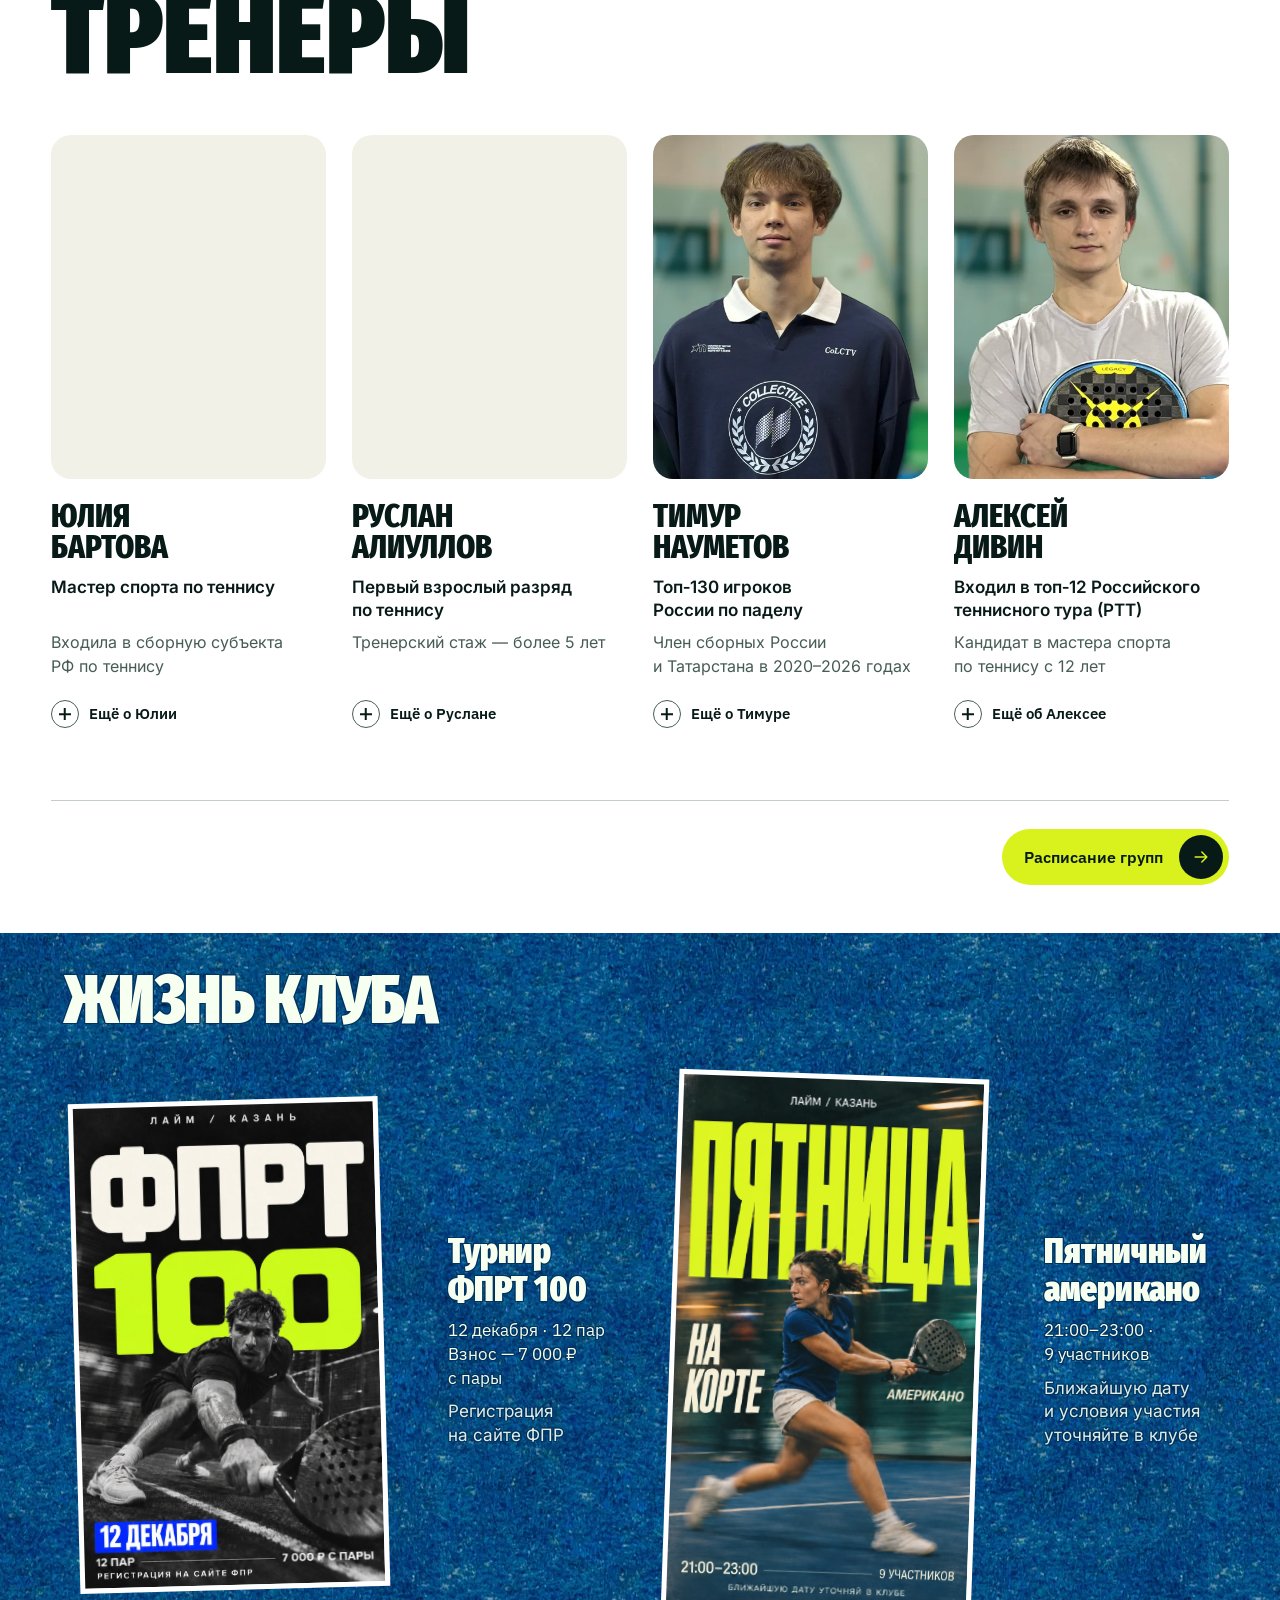
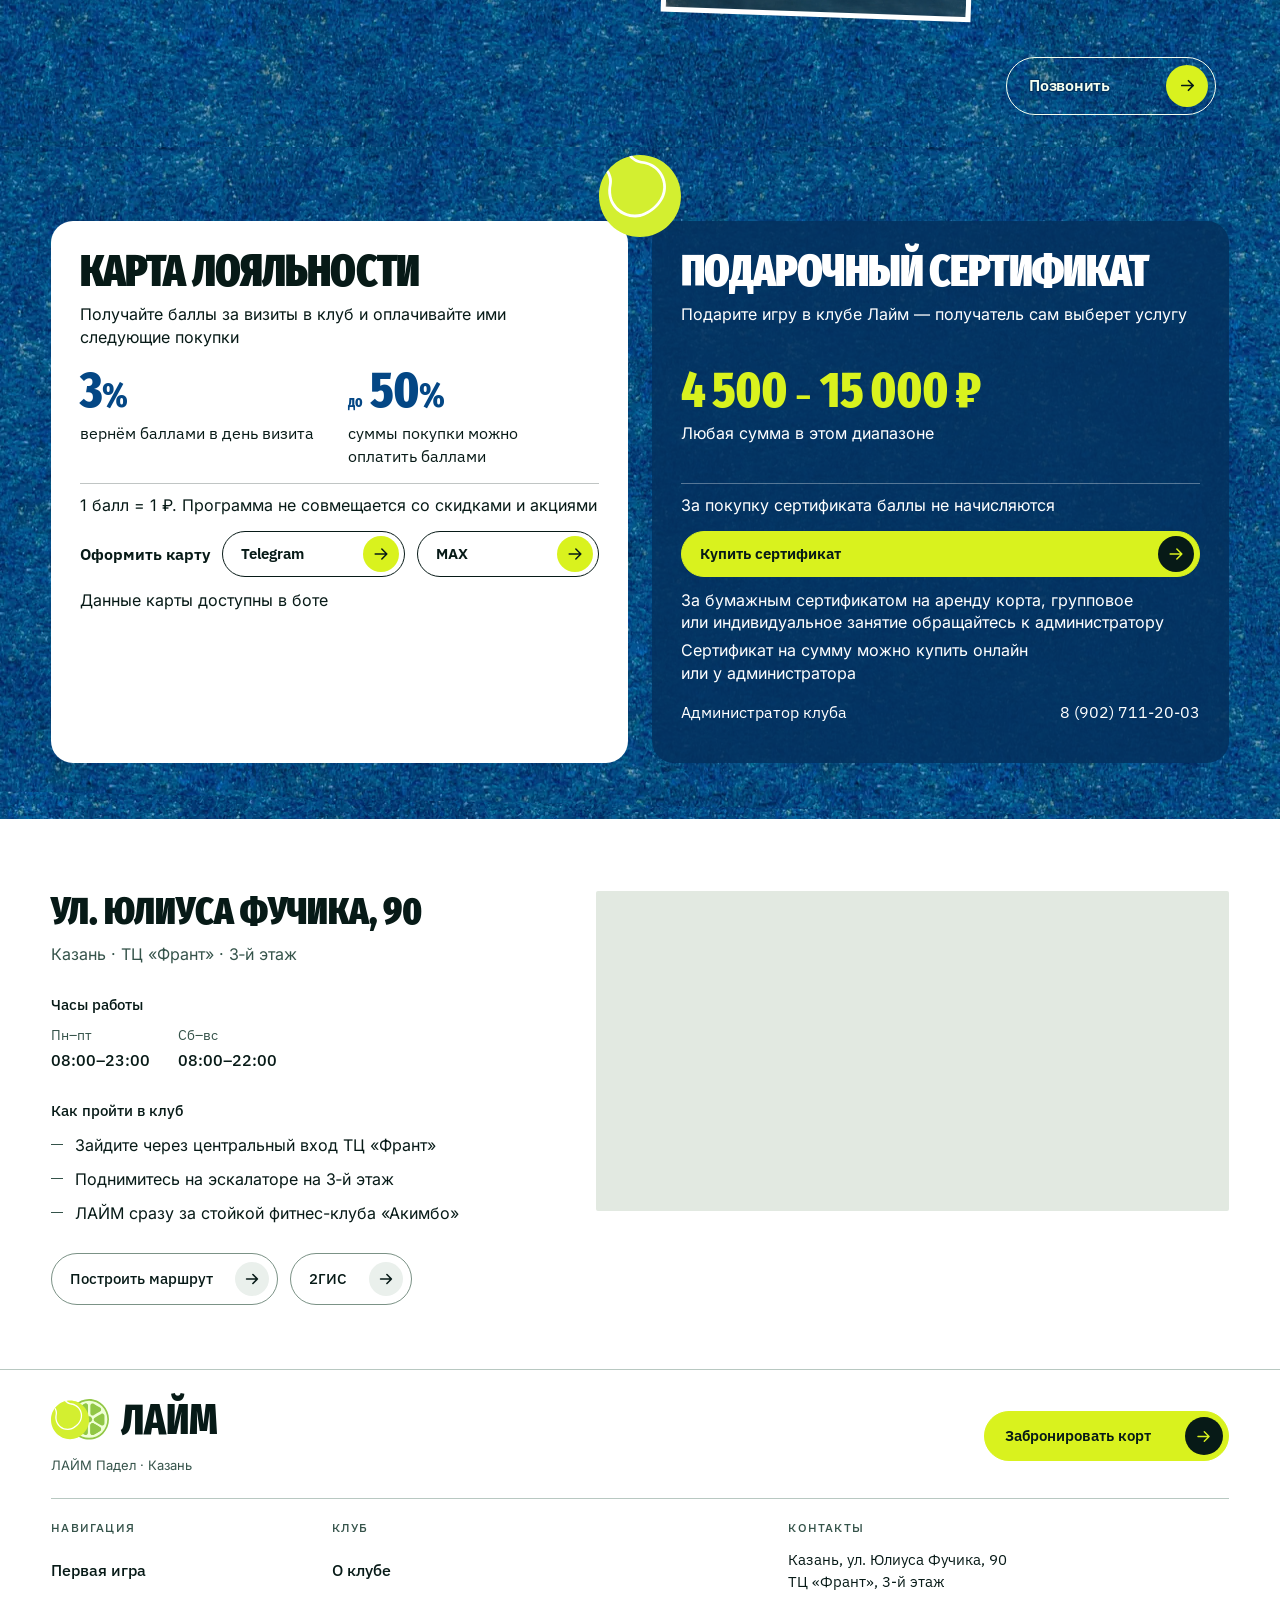
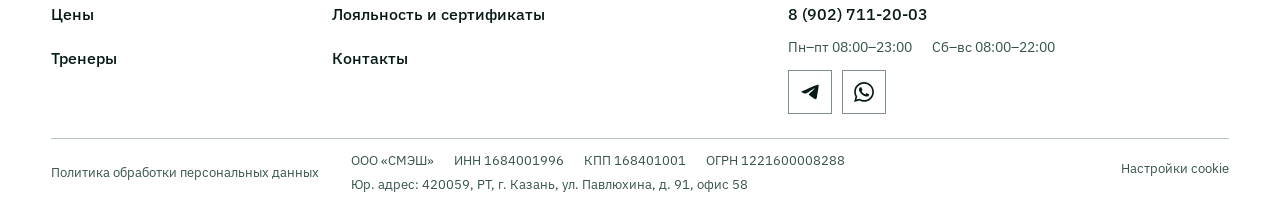
==== commit ae4414d1: "обновление сайта" ====
--- a/index.html
+++ b/index.html
@@ -695,7 +695,7 @@
   font-family: var(--font-text);
   font-size: 13.5px;
   font-weight: 700;
-  letter-spacing: 3.11912px; /* IBM Plex Sans: измеренная длина надписи ≈552px при окружности565px. */
+  letter-spacing: 0; /* Glyph positions close the circle consistently, including Safari. */
   text-transform: uppercase;
   fill: #fff;
 }
@@ -1783,7 +1783,7 @@
   .scene-club .scene__fact strong { font-size: 1rem; line-height: 1.25; }
 
   .scene-club.is-scene .scene__fact:nth-child(1),
-  .scene-club.is-scene .scene__fact:nth-child(2) { top: 92px; max-width: calc(50% - 28px); }
+  .scene-club.is-scene .scene__fact:nth-child(2) { top: var(--club-fact-top, 92px); max-width: calc(50% - 28px); }
   .scene-club.is-scene .scene__fact:nth-child(1) { left: var(--club-edge); }
   .scene-club.is-scene .scene__fact:nth-child(2) { right: var(--club-edge); }
   .scene-club.is-scene .scene__fact:nth-child(3) {
@@ -1923,26 +1923,70 @@
   .mobile-menu summary::-webkit-details-marker { display: none; }
   .mobile-menu summary svg { flex: none; }
   .mobile-menu[open] summary svg { transform: rotate(45deg); }
+  /* Owner selection: original deep green, glass surface and larger mobile navigation. */
   .site-header .mobile-menu nav {
-    position: absolute; z-index: 30; top: calc(100% + 4px); left: 4vw; right: 4vw;
-    display: grid; gap: 0; max-height: calc(100svh - 104px); overflow-y: auto; overscroll-behavior: contain;
-    margin: 0; padding: 12px 20px; border: 1px solid #91c745; border-radius: 16px; background: #06241f;
+    position: absolute; z-index: 30; top: calc(100% + 8px); left: 4vw; right: 4vw;
+    display: grid; gap: 0;
+    max-height: calc(100svh - 108px - env(safe-area-inset-bottom, 0px));
+    overflow-y: auto; overscroll-behavior: contain;
+    margin: 0; padding: 18px 24px 24px;
+    border: 1px solid rgba(226,247,199,.24); border-radius: 24px;
+    background: #06241f; color: #fff;
     font: 500 16px/1.4 var(--font-text); text-transform: none; letter-spacing: 0;
   }
-  .mobile-menu nav a { display: flex; align-items: center; min-height: 48px; padding: 10px 4px; }
-  .mobile-menu nav a + a { border-top: 1px solid #315449; }
-  .mobile-menu nav .mobile-menu__booking { justify-content: space-between; gap: 14px; color: var(--lime); font-weight: 700; }
+  @supports ((backdrop-filter: blur(1px)) or (-webkit-backdrop-filter: blur(1px))) {
+    .site-header .mobile-menu nav {
+      background: rgba(6,36,31,.72);
+      -webkit-backdrop-filter: blur(20px) saturate(1.1);
+      backdrop-filter: blur(20px) saturate(1.1);
+    }
+  }
+  .mobile-menu nav a {
+    display: flex; align-items: center; min-height: 60px; padding: 6px 0;
+    font: 800 clamp(32px,9vw,48px)/1.1 var(--font-display);
+    text-transform: uppercase; letter-spacing: -.02em;
+  }
+  .site-header .mobile-menu nav a[aria-current="page"] {
+    color: var(--lime); text-decoration: none;
+  }
+  .mobile-menu nav a[aria-current="page"]::after {
+    content: ""; width: 9px; height: 9px; flex: none;
+    margin-left: auto; margin-right: 5px; border-radius: 50%; background: currentColor;
+  }
+  .mobile-menu nav a[href^="tel:"] {
+    margin-top: 18px; padding-top: 18px; min-height: 44px;
+    border-top: 1px solid rgba(226,247,199,.2);
+    font: 500 18px/1.3 var(--font-text); text-transform: none; letter-spacing: 0;
+  }
+  .mobile-menu nav .mobile-menu__booking {
+    justify-content: space-between; gap: 14px;
+    margin-top: 18px; padding: 7px 7px 7px 22px; min-height: 58px;
+    border-radius: 999px; background: var(--lime); color: var(--ink);
+    font: 700 16px/1.2 var(--font-text); text-transform: none; letter-spacing: 0;
+  }
+  .mobile-menu__booking .site-header__book-icon {
+    width: 42px; height: 42px; background: var(--deep); color: var(--lime);
+  }
+  .site-header .mobile-menu nav a:focus-visible {
+    outline: 3px solid var(--lime); outline-offset: 2px;
+  }
 }
 @media (max-width: 740px) {
   .site-header { padding-inline: 5vw; }
   .site-header__actions { display: none; }
-  .site-header .mobile-menu nav { left: 5vw; right: 5vw; }
+  .site-header .mobile-menu nav { left: 5vw; right: 5vw; padding-inline: 22px; }
 }
 @media (max-width: 800px) {
   html:has(body:is(.home-page, .first-game-page)) { scroll-padding-top: 84px; }
 }
 @media (prefers-reduced-motion: reduce) {
   :is(.home-page, .first-game-page) .site-header { transition: none; animation: none; }
+}
+
+@media (prefers-reduced-transparency: reduce) {
+  .site-header .mobile-menu nav {
+    background: #06241f; -webkit-backdrop-filter: none; backdrop-filter: none;
+  }
 }
 
 </style>
@@ -2827,8 +2871,7 @@
       <div class="hero-bottom">
         <a class="hero-badge" href="https://n1437757.yclients.ru/company/1301052/activity/select" aria-label="Пробное групповое занятие для новичков: 800 рублей с человека — записаться" data-button-motion>
           <svg class="hero-badge__ring" viewBox="0 0 210 210" aria-hidden="true" focusable="false">
-            <defs><path id="hero-badge-circle" d="M105,105 m-90,0 a90,90 0 1,1 180,0 a90,90 0 1,1 -180,0"/></defs>
-            <g class="hero-badge__orbit"><text textLength="550" lengthAdjust="spacingAndGlyphs"><textPath href="#hero-badge-circle">Пробное групповое занятие · <tspan class="hero-badge__lime">800&nbsp;₽</tspan> с&nbsp;человека ·</textPath></text></g>
+            <g class="hero-badge__orbit"><text x="109.783" y="15.127" text-anchor="middle" transform="rotate(3.047 109.783 15.127)">П</text><text x="123.253" y="16.870" text-anchor="middle" transform="rotate(11.701 123.253 16.870)">Р</text><text x="136.338" y="20.632" text-anchor="middle" transform="rotate(20.377 136.338 20.632)">О</text><text x="148.712" y="26.328" text-anchor="middle" transform="rotate(29.058 148.712 26.328)">Б</text><text x="160.138" y="33.868" text-anchor="middle" transform="rotate(37.781 160.138 33.868)">Н</text><text x="170.553" y="43.333" text-anchor="middle" transform="rotate(46.749 170.553 43.333)">О</text><text x="178.917" y="53.655" text-anchor="middle" transform="rotate(55.215 178.917 53.655)">Е</text><text x="188.232" y="70.759" text-anchor="middle" transform="rotate(67.638 188.232 70.759)">Г</text><text x="192.116" y="82.397" text-anchor="middle" transform="rotate(75.455 192.116 82.397)">Р</text><text x="194.469" y="95.240" text-anchor="middle" transform="rotate(83.774 194.469 95.240)">У</text><text x="194.926" y="108.646" text-anchor="middle" transform="rotate(92.321 194.926 108.646)">П</text><text x="193.285" y="122.487" text-anchor="middle" transform="rotate(101.204 193.285 122.487)">П</text><text x="189.514" y="135.941" text-anchor="middle" transform="rotate(110.108 189.514 135.941)">О</text><text x="183.844" y="148.401" text-anchor="middle" transform="rotate(118.831 183.844 148.401)">В</text><text x="176.350" y="159.856" text-anchor="middle" transform="rotate(127.554 176.350 159.856)">О</text><text x="167.497" y="169.762" text-anchor="middle" transform="rotate(136.020 167.497 169.762)">Е</text><text x="151.559" y="182.021" text-anchor="middle" transform="rotate(148.847 151.559 182.021)">З</text><text x="139.887" y="187.963" text-anchor="middle" transform="rotate(157.192 139.887 187.963)">А</text><text x="126.718" y="192.340" text-anchor="middle" transform="rotate(166.036 126.718 192.340)">Н</text><text x="113.079" y="194.637" text-anchor="middle" transform="rotate(174.850 113.079 194.637)">Я</text><text x="100.193" y="194.872" text-anchor="middle" transform="rotate(183.062 100.193 194.872)">Т</text><text x="87.101" y="193.202" text-anchor="middle" transform="rotate(191.471 87.101 193.202)">И</text><text x="74.248" y="189.583" text-anchor="middle" transform="rotate(199.980 74.248 189.583)">Е</text><text x="57.664" y="181.546" text-anchor="middle" transform="rotate(211.733 57.664 181.546)">·</text><text class="hero-badge__lime" x="43.099" y="170.332" text-anchor="middle" transform="rotate(223.456 43.099 170.332)">8</text><text class="hero-badge__lime" x="34.662" y="161.148" text-anchor="middle" transform="rotate(231.401 34.662 161.148)">0</text><text class="hero-badge__lime" x="27.576" y="150.886" text-anchor="middle" transform="rotate(239.347 27.576 150.886)">0</text><text class="hero-badge__lime" x="19.226" y="132.256" text-anchor="middle" transform="rotate(252.372 19.226 132.256)">₽</text><text x="15.263" y="111.880" text-anchor="middle" transform="rotate(265.616 15.263 111.880)">С</text><text x="16.092" y="91.025" text-anchor="middle" transform="rotate(278.933 16.092 91.025)">Ч</text><text x="19.045" y="78.321" text-anchor="middle" transform="rotate(287.244 19.045 78.321)">Е</text><text x="23.983" y="65.806" text-anchor="middle" transform="rotate(295.817 23.983 65.806)">Л</text><text x="31.141" y="53.572" text-anchor="middle" transform="rotate(304.849 31.141 53.572)">О</text><text x="39.795" y="42.965" text-anchor="middle" transform="rotate(313.573 39.795 42.965)">В</text><text x="49.388" y="34.238" text-anchor="middle" transform="rotate(321.836 49.388 34.238)">Е</text><text x="60.183" y="26.953" text-anchor="middle" transform="rotate(330.134 60.183 26.953)">К</text><text x="72.406" y="21.109" text-anchor="middle" transform="rotate(338.767 72.406 21.109)">А</text><text x="90.697" y="16.144" text-anchor="middle" transform="rotate(350.855 90.697 16.144)">·</text></g>
           </svg>
           <img class="hero-badge__ball" src="prototype/assets/ball-flat.svg" width="298" height="298" alt="">
           <span class="hero-badge__arrow" aria-hidden="true"><svg viewBox="0 0 20 20" fill="none" focusable="false"><path d="M4 10h12m-5-5 5 5-5 5" stroke="currentColor" stroke-width="2" stroke-linecap="round" stroke-linejoin="round"/></svg></span>
@@ -3503,6 +3546,8 @@
     // Fractional card heights can leave the section <1px from the native scroll target.
     const height = club.querySelector('.scene__pin').clientHeight;
     const p = top <= 1 ? 0 : Math.min(1,top / (height * .85));
+    // At entry facts hug the photo corners; near the viewport top they clear the header.
+    club.style.setProperty('--club-fact-top', `${Math.max(24, 92 - Math.max(0, top))}px`);
     if (p === lastProgress) return;
     lastProgress = p;
     const narrow = innerWidth <= 800;
